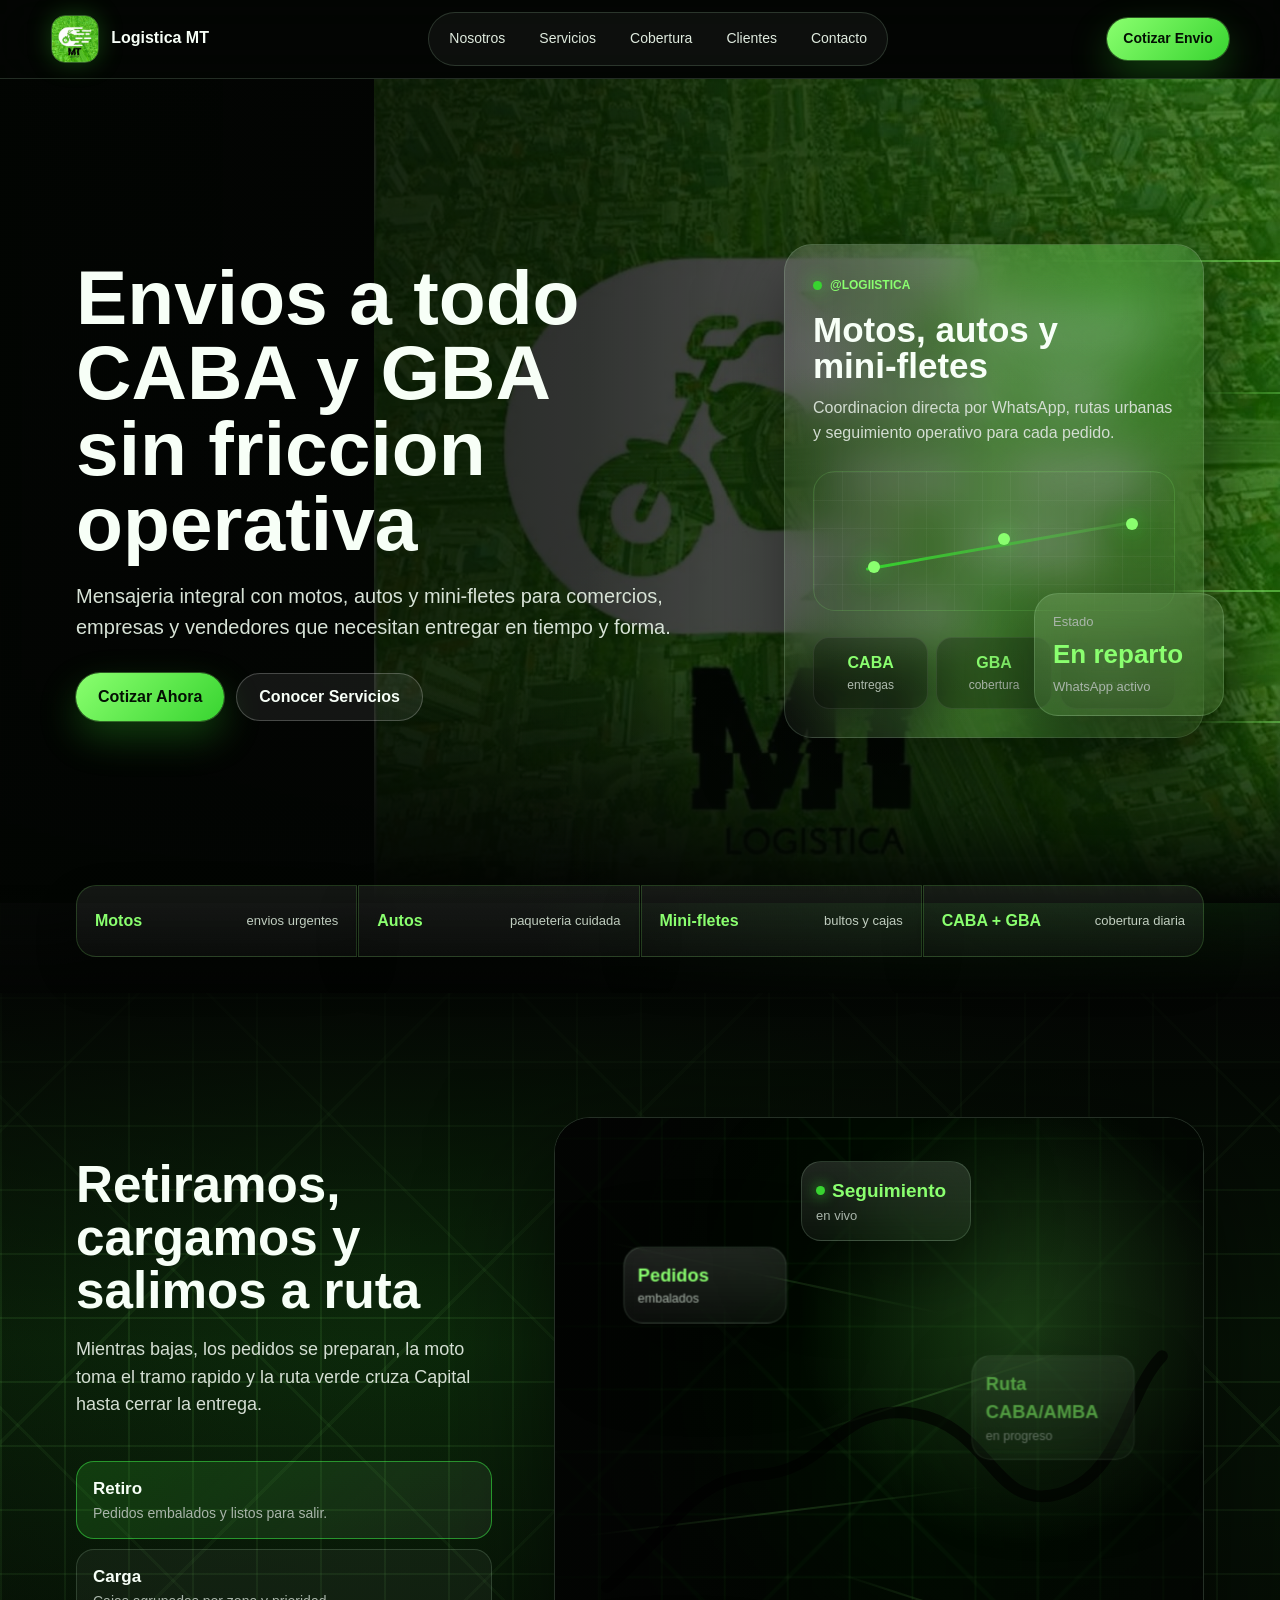
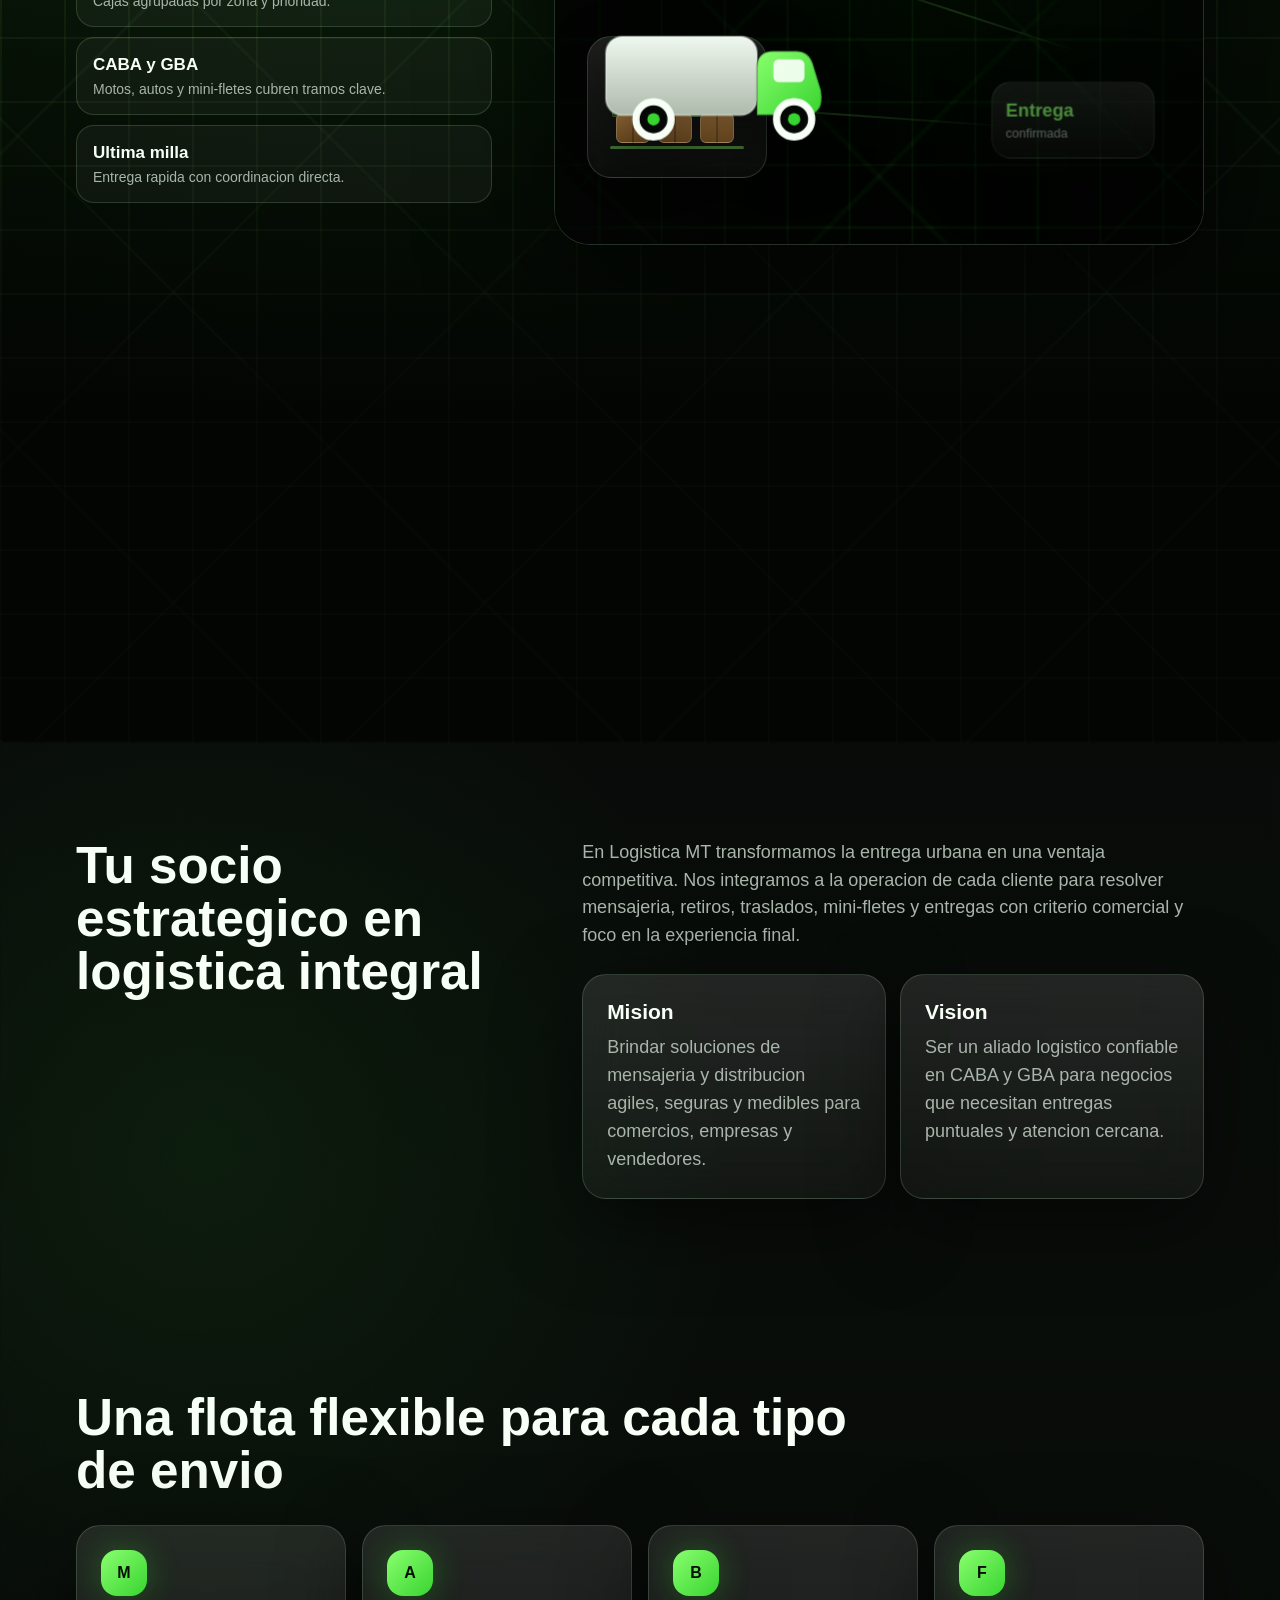
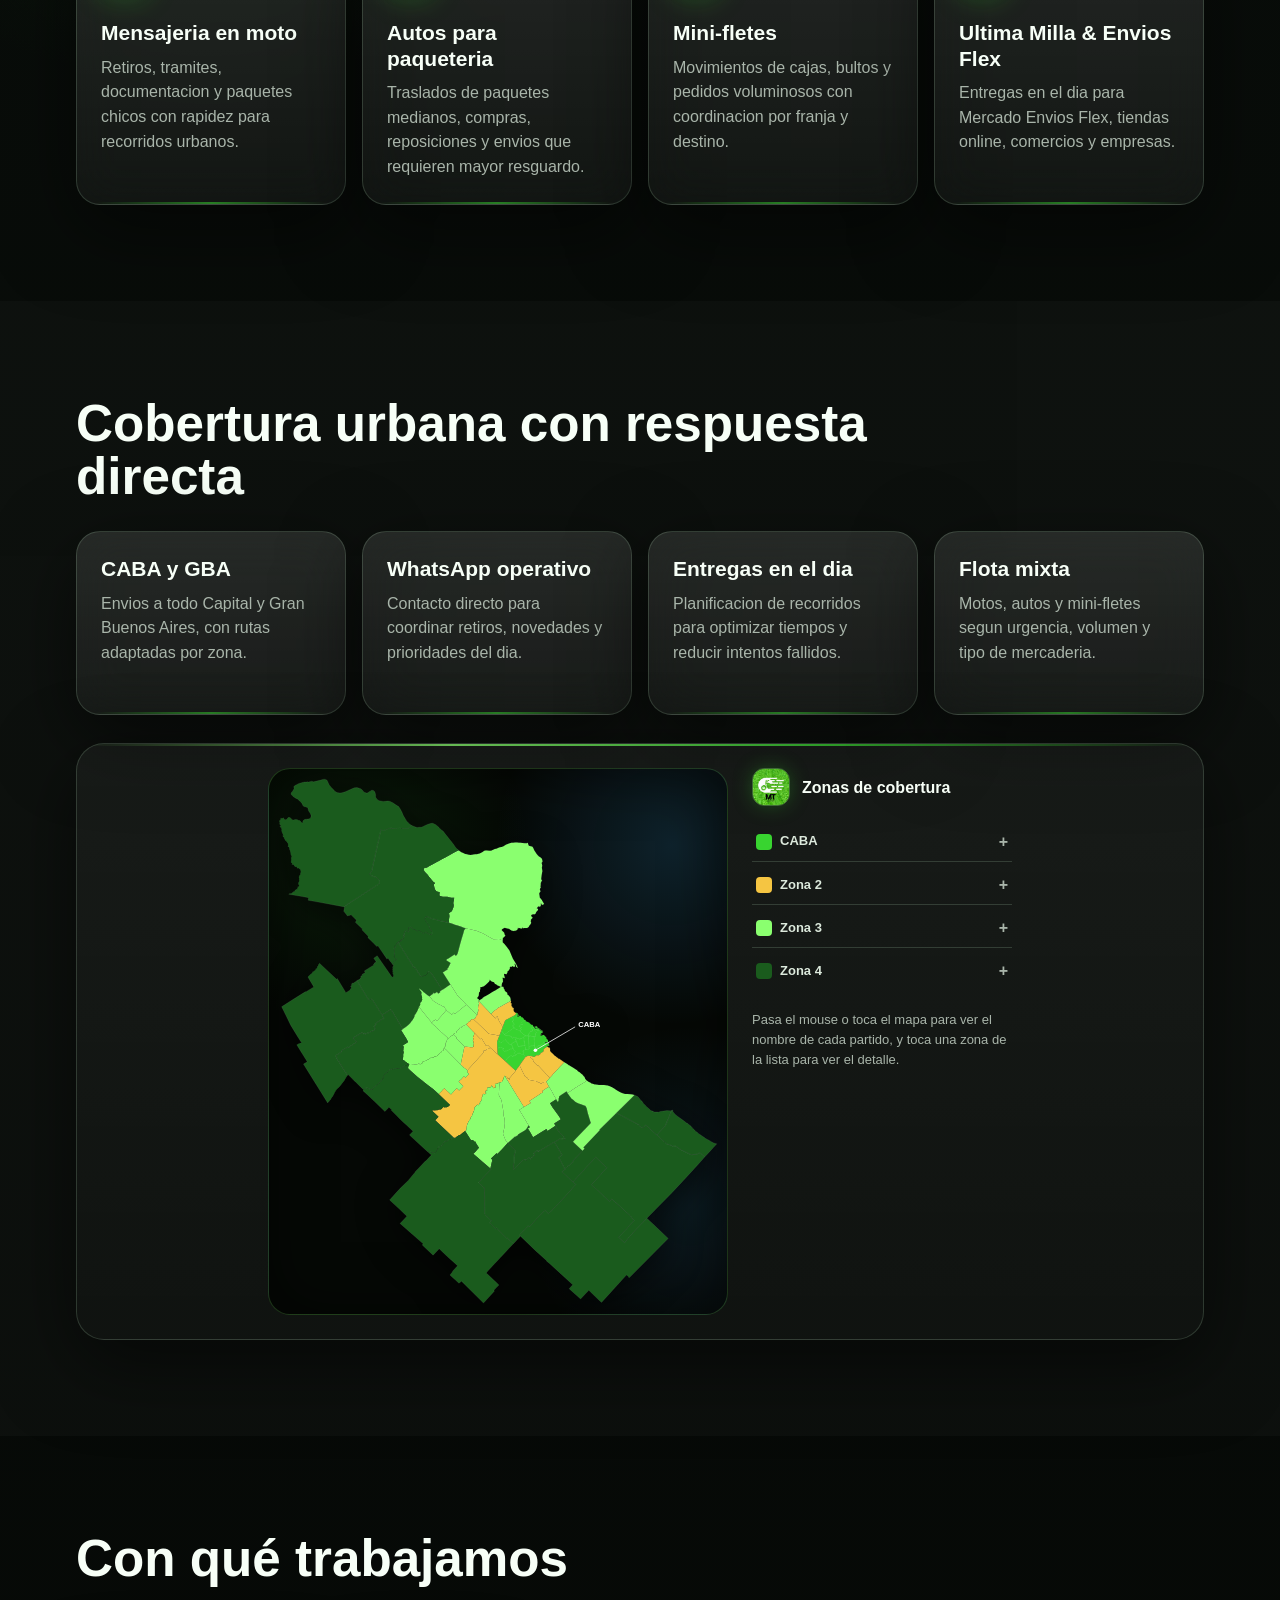
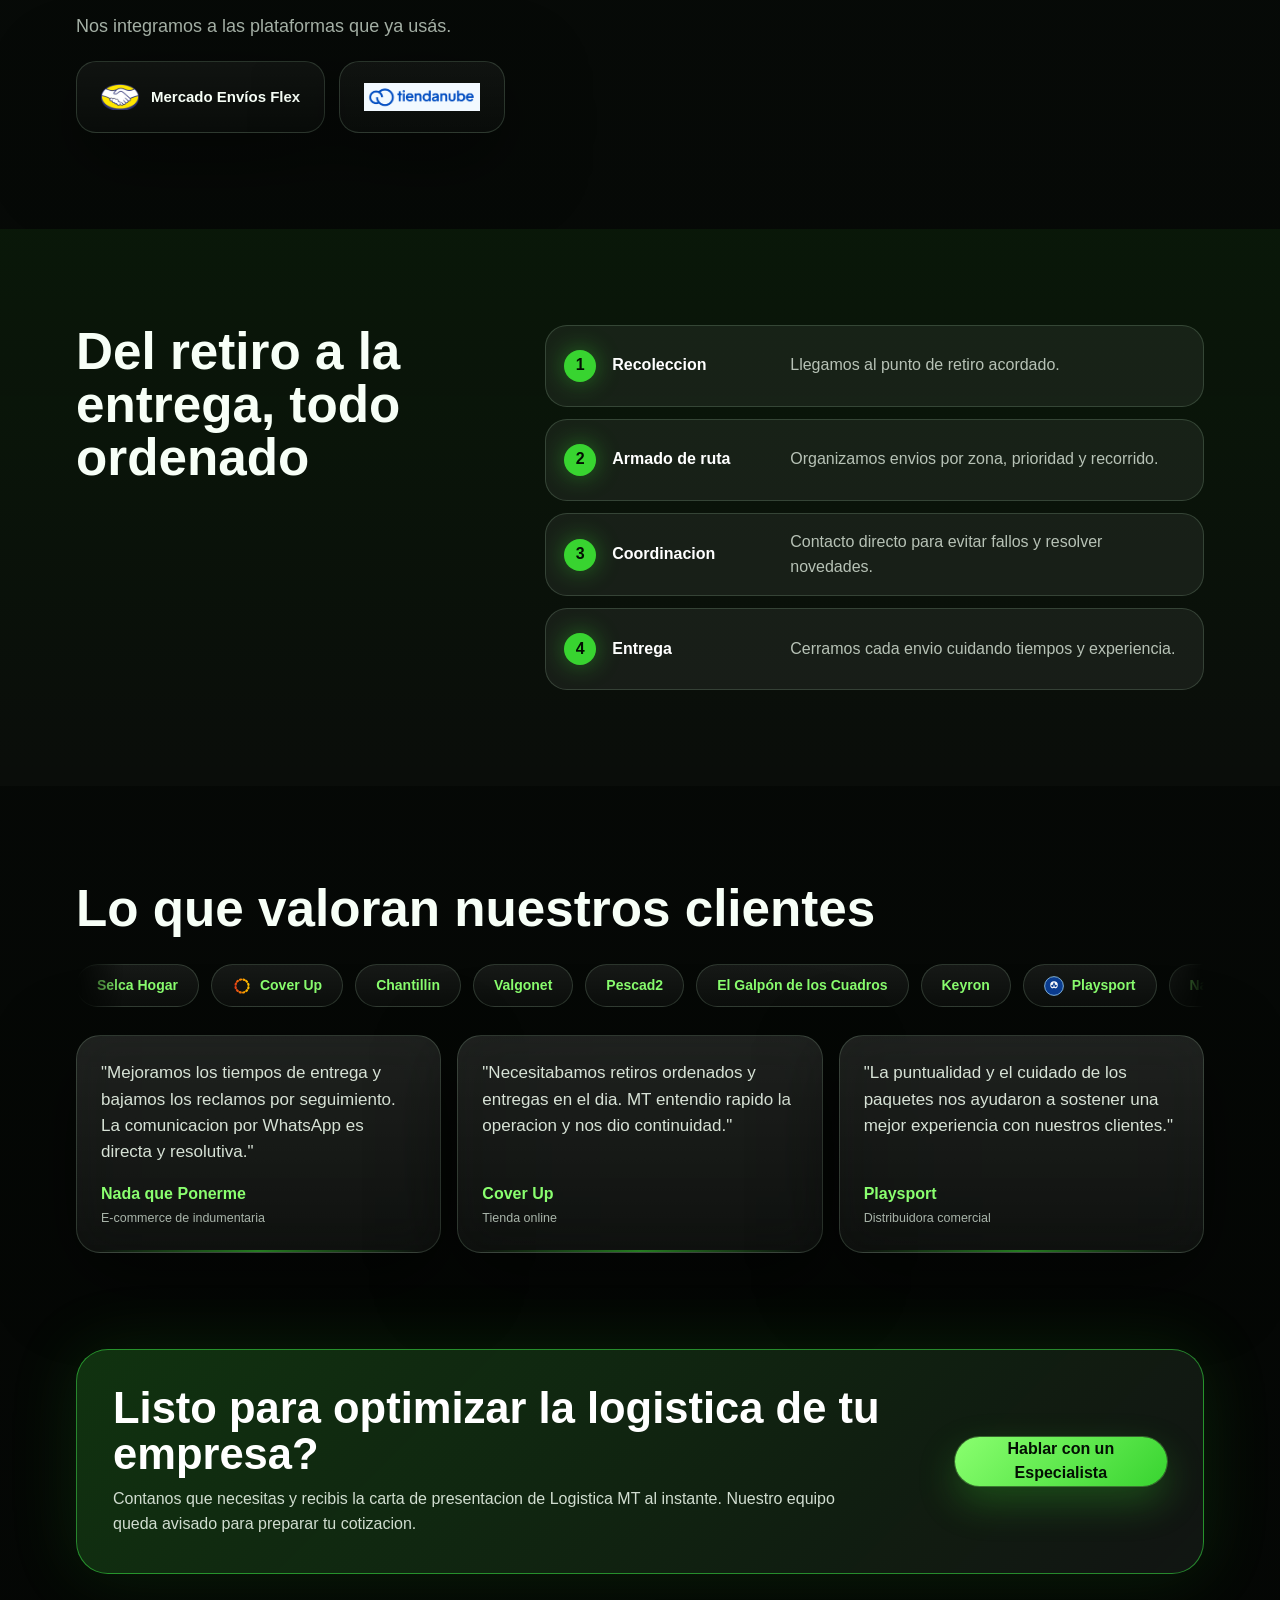
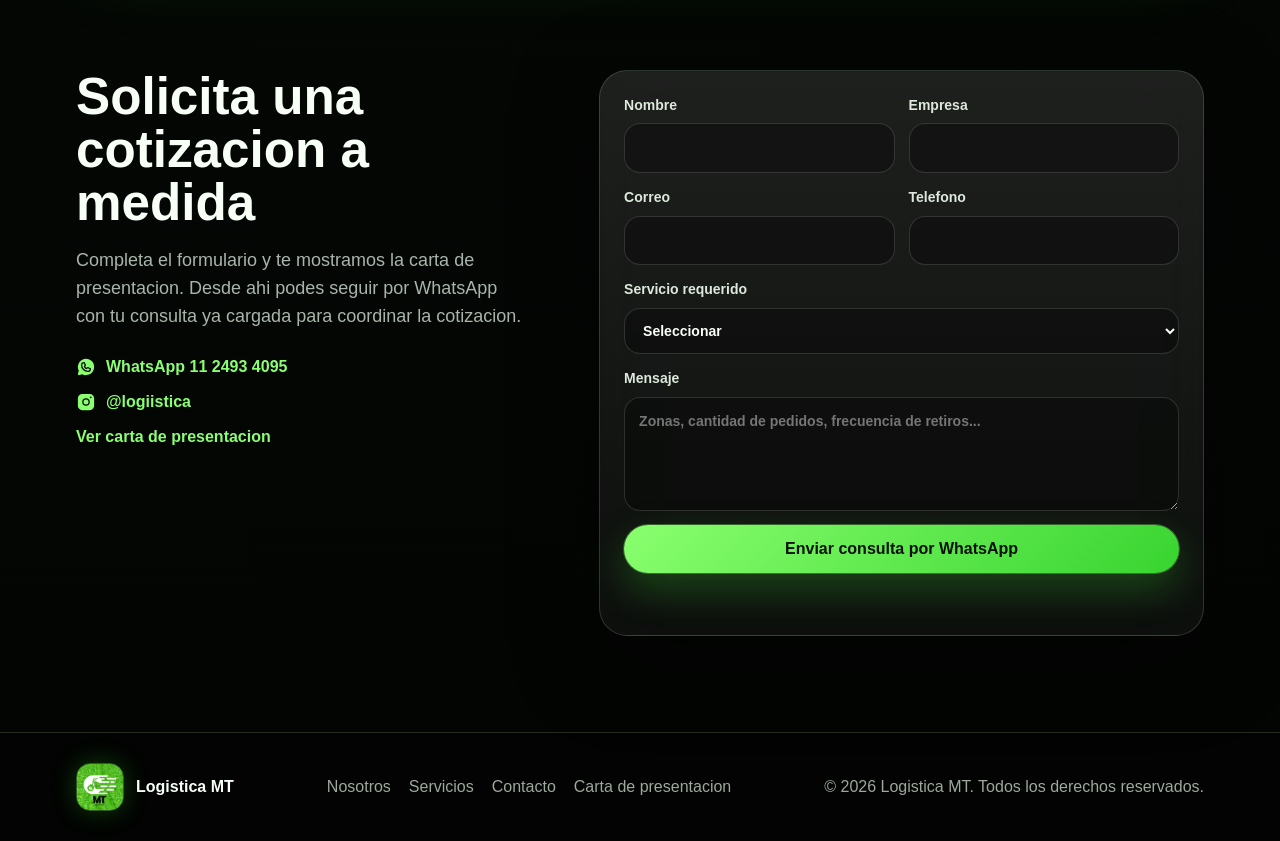
==== site/index.html @ bd8d59aa "Achicar el mapa en la web principal y en la carta de presentacion - Web: se limita el ancho del mapa" ====
<!doctype html>
<html lang="es">
<head>
  <meta charset="utf-8">
  <meta name="viewport" content="width=device-width, initial-scale=1">
  <title>Logistica MT | Envios en moto, autos y mini-fletes</title>
  <meta name="description" content="Mensajeria integral en CABA y GBA. Envios en moto, autos, mini-fletes y ultima milla para comercios y empresas.">
  <link rel="stylesheet" href="styles.css?v=16">
</head>
<body>
  <div class="site-glow" aria-hidden="true"></div>

  <header class="topbar">
    <a class="brand" href="#inicio" aria-label="Logistica MT inicio">
      <img src="assets/Logo MT.jpeg" alt="Logistica MT">
      <span>Logistica MT</span>
    </a>
    <nav class="nav" aria-label="Navegacion principal">
      <a href="#nosotros">Nosotros</a>
      <a href="#servicios">Servicios</a>
      <a href="#cobertura">Cobertura</a>
      <a href="#testimonios">Clientes</a>
      <a href="#contacto">Contacto</a>
    </nav>
    <button class="btn btn-small btn-primary" data-open-form>Cotizar Envio</button>
  </header>

  <main id="inicio">
    <section class="hero reveal">
      <div class="hero-bg" aria-hidden="true"></div>
      <div class="speed-lines" aria-hidden="true">
        <span></span><span></span><span></span><span></span>
      </div>

      <div class="hero-content reveal">
        <h1>Envios a todo<br>CABA y GBA<br>sin friccion<br>operativa</h1>
        <p class="hero-copy">Mensajeria integral con motos, autos y mini-fletes para comercios, empresas y vendedores que necesitan entregar en tiempo y forma.</p>
        <div class="actions">
          <button class="btn btn-primary" data-open-form>Cotizar Ahora</button>
          <a class="btn btn-secondary" href="#servicios">Conocer Servicios</a>
        </div>
      </div>

      <div class="device-stack reveal">
        <div class="hero-panel" aria-label="Resumen operativo">
          <span class="panel-label">@logiistica</span>
          <strong>Motos, autos y<br>mini-fletes</strong>
          <p>Coordinacion directa por WhatsApp, rutas urbanas y seguimiento operativo para cada pedido.</p>
          <div class="route-map" aria-hidden="true">
            <i></i><i></i><i></i>
          </div>
          <div class="metrics">
            <div><b>CABA</b><span>entregas</span></div>
            <div><b>GBA</b><span>cobertura</span></div>
            <div><b>Flex</b><span>e-commerce</span></div>
          </div>
        </div>
        <div class="mini-card">
          <span>Estado</span>
          <strong>En reparto</strong>
          <em>WhatsApp activo</em>
        </div>
      </div>
    </section>

    <section class="highlights reveal" aria-label="Resumen rapido Logistica MT">
      <a href="#servicios"><strong>Motos</strong><span>envios urgentes</span></a>
      <a href="#servicios"><strong>Autos</strong><span>paqueteria cuidada</span></a>
      <a href="#servicios"><strong>Mini-fletes</strong><span>bultos y cajas</span></a>
      <a href="#cobertura"><strong>CABA + GBA</strong><span>cobertura diaria</span></a>
    </section>

    <section class="operation-cinema" id="recorrido" aria-label="Operacion animada Logistica MT">
      <div class="cinema-sticky">
        <div class="cinema-copy">
          <h2>Retiramos, cargamos y salimos a ruta</h2>
          <p>Mientras bajas, los pedidos se preparan, la moto toma el tramo rapido y la ruta verde cruza Capital hasta cerrar la entrega.</p>
          <div class="cinema-checkpoints">
            <article>
              <strong>Retiro</strong>
              <span>Pedidos embalados y listos para salir.</span>
            </article>
            <article>
              <strong>Carga</strong>
              <span>Cajas agrupadas por zona y prioridad.</span>
            </article>
            <article>
              <strong>CABA y GBA</strong>
              <span>Motos, autos y mini-fletes cubren tramos clave.</span>
            </article>
            <article>
              <strong>Ultima milla</strong>
              <span>Entrega rapida con coordinacion directa.</span>
            </article>
          </div>
        </div>

        <div class="logistics-stage">
          <div class="stage-map" aria-hidden="true"></div>
          <div class="map-veins" aria-hidden="true">
            <span></span><span></span><span></span><span></span><span></span>
          </div>
          <svg class="stage-route" viewBox="0 0 1100 680" aria-hidden="true">
            <path class="route-back" d="M88 520 C190 438 228 334 342 330 C470 324 480 205 610 226 C740 247 743 392 854 362 C962 333 968 192 1030 128" />
            <path class="route-live" d="M88 520 C190 438 228 334 342 330 C470 324 480 205 610 226 C740 247 743 392 854 362 C962 333 968 192 1030 128" />
          </svg>

          <div class="warehouse" aria-hidden="true">
            <span class="dock-line"></span>
            <span class="parcel parcel-a"></span>
            <span class="parcel parcel-b"></span>
            <span class="parcel parcel-c"></span>
          </div>

          <div class="van courier-moto" aria-hidden="true">
            <svg class="van-svg" viewBox="0 0 240 140" xmlns="http://www.w3.org/2000/svg">
              <defs>
                <linearGradient id="vanBoxGrad" x1="0" y1="0" x2="0" y2="1">
                  <stop offset="0%" stop-color="#eff8ef"/>
                  <stop offset="100%" stop-color="#aebbab"/>
                </linearGradient>
                <linearGradient id="vanCabinGrad" x1="0" y1="0" x2="1" y2="1">
                  <stop offset="0%" stop-color="#8aff6f"/>
                  <stop offset="100%" stop-color="#38d430"/>
                </linearGradient>
                <linearGradient id="cargoGrad" x1="0" y1="0" x2="0" y2="1">
                  <stop offset="0%" stop-color="#b98645"/>
                  <stop offset="100%" stop-color="#795225"/>
                </linearGradient>
              </defs>

              <rect class="van-box-shape" x="14" y="28" width="146" height="76" rx="16"/>

              <rect class="cargo cargo-a" x="26" y="42" width="30" height="24" rx="4"/>
              <rect class="cargo cargo-b" x="62" y="42" width="30" height="24" rx="4"/>
              <rect class="cargo cargo-c" x="44" y="70" width="30" height="24" rx="4"/>

              <path class="van-cabin-shape" d="M160 104 L160 58 Q160 42 176 42 L198 42 Q210 42 214 54 L222 80 Q226 104 206 104 Z"/>
              <rect class="van-window" x="176" y="50" width="30" height="22" rx="5"/>

              <circle class="wheel-shape" cx="60" cy="108" r="17"/>
              <circle class="wheel-shape" cx="196" cy="108" r="17"/>
              <circle class="wheel-accent" cx="60" cy="108" r="6"/>
              <circle class="wheel-accent" cx="196" cy="108" r="6"/>
            </svg>
          </div>

          <div class="delivery-card card-retiro">
            <strong>Pedidos</strong>
            <span>embalados</span>
          </div>
          <div class="live-badge">
            <strong><span class="live-dot" aria-hidden="true"></span>Seguimiento</strong>
            <span>en vivo</span>
          </div>
          <div class="delivery-card card-ruta">
            <strong>Ruta CABA/AMBA</strong>
            <span>en progreso</span>
          </div>
          <div class="delivery-card card-final">
            <strong>Entrega</strong>
            <span>confirmada</span>
          </div>
        </div>
      </div>
    </section>

    <section class="section split reveal" id="nosotros">
      <div>
        <h2>Tu socio estrategico en logistica integral</h2>
      </div>
      <div>
        <p>En Logistica MT transformamos la entrega urbana en una ventaja competitiva. Nos integramos a la operacion de cada cliente para resolver mensajeria, retiros, traslados, mini-fletes y entregas con criterio comercial y foco en la experiencia final.</p>
        <div class="mission-grid">
          <article class="reveal">
            <h3>Mision</h3>
            <p>Brindar soluciones de mensajeria y distribucion agiles, seguras y medibles para comercios, empresas y vendedores.</p>
          </article>
          <article class="reveal">
            <h3>Vision</h3>
            <p>Ser un aliado logistico confiable en CABA y GBA para negocios que necesitan entregas puntuales y atencion cercana.</p>
          </article>
        </div>
      </div>
    </section>

    <section class="section reveal" id="servicios">
      <div class="section-head">
        <h2>Una flota flexible para cada tipo de envio</h2>
      </div>
      <div class="cards service-grid">
        <article class="card reveal">
          <span class="icon">M</span>
          <h3>Mensajeria en moto</h3>
          <p>Retiros, tramites, documentacion y paquetes chicos con rapidez para recorridos urbanos.</p>
        </article>
        <article class="card reveal">
          <span class="icon">A</span>
          <h3>Autos para paqueteria</h3>
          <p>Traslados de paquetes medianos, compras, reposiciones y envios que requieren mayor resguardo.</p>
        </article>
        <article class="card reveal">
          <span class="icon">B</span>
          <h3>Mini-fletes</h3>
          <p>Movimientos de cajas, bultos y pedidos voluminosos con coordinacion por franja y destino.</p>
        </article>
        <article class="card reveal">
          <span class="icon">F</span>
          <h3>Ultima Milla & Envios Flex</h3>
          <p>Entregas en el dia para Mercado Envios Flex, tiendas online, comercios y empresas.</p>
        </article>
      </div>
    </section>

    <section class="section band reveal" id="cobertura">
      <div class="section-head">
        <h2>Cobertura urbana con respuesta directa</h2>
      </div>
      <div class="cards advantages">
        <article class="card compact reveal"><h3>CABA y GBA</h3><p>Envios a todo Capital y Gran Buenos Aires, con rutas adaptadas por zona.</p></article>
        <article class="card compact reveal"><h3>WhatsApp operativo</h3><p>Contacto directo para coordinar retiros, novedades y prioridades del dia.</p></article>
        <article class="card compact reveal"><h3>Entregas en el dia</h3><p>Planificacion de recorridos para optimizar tiempos y reducir intentos fallidos.</p></article>
        <article class="card compact reveal"><h3>Flota mixta</h3><p>Motos, autos y mini-fletes segun urgencia, volumen y tipo de mercaderia.</p></article>
      </div>
      <div class="coverage-map reveal">
        <div class="coverage-map-image">
          <svg class="coverage-svg" role="img" aria-label="Mapa interactivo de cobertura de Logistica MT en CABA y AMBA" viewBox="0 0 900.0 1069.6" xmlns="http://www.w3.org/2000/svg"><g class="land">
<path class="area zone1" tabindex="0" data-name="CABA" data-zone="CABA" aria-label="CABA, CABA" d="M 503.00 543.10 L 502.83 543.13 L 502.61 543.17 L 502.27 543.23 L 502.16 543.25 L 501.49 543.36 L 500.81 543.48 L 500.08 543.61 L 499.97 543.63 L 499.30 543.75 L 498.80 543.84 L 498.34 543.92 L 497.54 544.06 L 496.79 544.20 L 496.30 544.28 L 495.13 544.49 L 494.52 544.60 L 493.71 544.75 L 492.88 544.90 L 492.68 544.93 L 492.11 545.04 L 491.74 545.10 L 491.63 545.13 L 491.31 545.18 L 491.15 545.21 L 490.55 545.32 L 489.98 545.42 L 489.76 544.85 L 489.71 544.71 L 489.46 544.08 L 489.41 543.95 L 489.41 543.95 L 489.41 543.95 L 489.30 543.69 L 489.01 542.96 L 488.74 542.31 L 488.70 542.24 L 488.69 542.23 L 488.41 541.49 L 488.30 541.22 L 488.16 540.84 L 487.89 540.13 L 487.62 539.41 L 487.33 538.64 L 487.02 537.80 L 486.98 537.71 L 486.73 537.05 L 486.51 536.45 L 486.35 536.03 L 486.07 535.28 L 485.85 534.74 L 485.80 534.65 L 485.54 534.02 L 485.31 533.45 L 485.27 533.36 L 485.00 532.69 L 484.70 531.96 L 484.41 531.25 L 484.14 530.59 L 484.25 530.51 L 484.43 530.35 L 484.71 530.12 L 484.75 530.09 L 485.29 529.64 L 485.74 529.27 L 485.82 529.21 L 486.20 528.90 L 486.36 528.75 L 486.57 528.82 L 487.37 529.07 L 487.76 529.19 L 487.91 529.24 L 488.20 529.33 L 488.71 529.49 L 489.20 529.65 L 489.26 529.67 L 489.53 529.75 L 489.75 529.82 L 490.02 529.90 L 490.26 529.98 L 490.28 529.98 L 490.29 529.99 L 490.42 530.03 L 490.46 530.04 L 490.68 530.11 L 491.18 530.26 L 491.30 530.30 L 492.36 530.62 L 492.78 530.74 L 493.08 530.58 L 493.36 530.46 L 493.87 530.30 L 494.49 530.10 L 494.57 530.08 L 495.22 529.87 L 495.29 529.84 L 495.88 529.65 L 495.98 529.61 L 496.43 529.46 L 496.47 529.45 L 496.84 529.23 L 497.12 529.05 L 497.53 528.80 L 497.54 528.79 L 497.60 528.75 L 497.60 528.75 L 497.60 528.75 L 497.62 528.74 L 497.71 528.69 L 497.83 528.62 L 498.50 528.23 L 498.60 528.17 L 498.69 528.11 L 499.25 527.78 L 499.27 527.76 L 499.55 527.59 L 500.08 528.39 L 500.50 529.04 L 500.95 529.68 L 500.98 530.38 L 501.01 530.83 L 501.01 530.94 L 501.03 531.32 L 501.05 531.45 L 501.08 531.92 L 501.11 532.37 L 501.13 532.85 L 501.13 532.98 L 501.17 533.39 L 501.18 533.47 L 501.23 534.39 L 501.26 534.82 L 501.29 535.74 L 501.69 535.52 L 501.71 535.62 L 501.93 536.85 L 502.04 537.44 L 502.04 537.44 L 502.06 537.55 L 502.18 538.27 L 502.20 538.38 L 502.20 538.40 L 502.31 539.07 L 502.38 539.49 L 502.43 539.81 L 502.46 539.96 L 502.62 540.94 L 502.63 541.03 L 502.75 541.73 L 502.78 541.91 L 502.85 542.29 L 502.87 542.38 L 502.89 542.49 L 502.97 542.92 L 503.00 543.10 Z M 530.73 512.32 L 530.74 512.32 L 532.08 512.17 L 532.32 512.14 L 533.71 511.99 L 533.73 512.01 L 535.20 513.16 L 535.24 513.20 L 532.86 513.46 L 532.25 513.53 L 533.38 514.31 L 536.75 514.00 L 536.96 513.98 L 537.21 513.95 L 537.21 514.15 L 537.21 514.31 L 537.21 515.02 L 536.72 515.08 L 536.36 515.12 L 536.29 515.13 L 534.80 515.31 L 534.66 515.32 L 535.50 516.08 L 538.08 515.83 L 538.14 515.82 L 538.17 516.24 L 538.22 516.91 L 538.17 516.91 L 536.73 517.06 L 536.27 517.11 L 536.12 517.12 L 536.20 517.92 L 536.20 517.92 L 538.24 517.74 L 538.29 518.27 L 538.29 518.29 L 538.30 518.35 L 538.14 518.49 L 537.95 518.52 L 537.58 518.60 L 537.56 518.61 L 537.13 518.71 L 534.22 519.38 L 533.88 519.46 L 533.88 519.51 L 533.88 519.70 L 534.13 519.93 L 534.19 519.98 L 534.58 520.10 L 534.64 520.12 L 535.73 522.16 L 535.71 522.17 L 535.45 522.29 L 535.42 522.30 L 534.87 521.33 L 534.82 521.23 L 534.27 520.34 L 534.14 520.41 L 534.58 521.35 L 534.37 521.49 L 533.96 520.76 L 533.82 520.79 L 534.15 521.59 L 533.18 522.11 L 533.80 524.24 L 533.86 524.23 L 535.79 524.10 L 535.89 524.00 L 535.83 523.60 L 535.63 523.03 L 535.71 523.00 L 535.85 522.94 L 535.91 523.20 L 536.18 523.69 L 536.21 523.69 L 536.43 523.69 L 536.84 523.46 L 537.31 523.29 L 537.66 523.03 L 537.87 522.68 L 539.54 522.58 L 539.75 522.60 L 539.88 522.60 L 539.89 522.61 L 540.02 522.71 L 540.27 522.91 L 540.51 523.10 L 540.55 523.13 L 540.75 523.29 L 541.00 523.46 L 541.05 523.49 L 541.28 523.64 L 541.43 523.74 L 541.45 523.77 L 541.48 523.83 L 541.78 524.43 L 541.98 524.76 L 542.39 525.28 L 542.95 525.75 L 543.30 526.03 L 543.80 526.29 L 543.83 526.31 L 544.02 526.41 L 544.11 526.48 L 544.11 526.49 L 544.17 526.53 L 544.62 526.91 L 544.82 527.45 L 545.03 528.42 L 545.19 529.39 L 545.09 530.10 L 545.48 530.34 L 545.57 530.40 L 545.62 530.44 L 546.55 531.14 L 547.12 531.63 L 547.22 531.71 L 547.27 531.76 L 547.38 531.87 L 547.72 532.23 L 548.15 533.25 L 548.16 533.28 L 548.18 533.34 L 548.20 533.43 L 548.44 534.78 L 548.59 536.10 L 548.59 536.11 L 548.59 536.11 L 548.42 536.22 L 547.91 536.55 L 547.51 536.68 L 546.53 536.98 L 546.25 536.96 L 545.73 536.91 L 543.78 536.45 L 542.88 537.03 L 542.72 537.73 L 542.30 538.12 L 542.42 538.15 L 542.45 538.21 L 542.50 538.23 L 542.40 538.30 L 542.33 538.35 L 542.26 538.40 L 542.11 538.40 L 541.93 538.35 L 541.92 538.34 L 541.86 538.49 L 541.83 538.49 L 541.74 538.48 L 541.73 538.48 L 541.73 538.48 L 541.73 538.48 L 541.68 538.40 L 541.65 538.34 L 541.42 538.26 L 541.22 538.39 L 541.13 538.45 L 541.04 538.30 L 540.57 538.35 L 540.54 538.28 L 540.39 537.89 L 540.22 537.44 L 540.12 537.13 L 540.00 537.30 L 539.94 537.37 L 539.88 537.41 L 539.72 537.62 L 539.52 537.88 L 539.33 538.13 L 539.18 538.32 L 538.98 538.57 L 538.67 538.98 L 538.64 539.01 L 538.61 539.06 L 538.56 539.12 L 538.40 539.32 L 538.03 539.78 L 537.89 539.95 L 537.87 539.98 L 537.64 540.27 L 537.37 540.62 L 537.31 540.69 L 537.16 540.89 L 537.10 540.98 L 537.03 541.07 L 537.02 541.08 L 536.98 541.13 L 536.85 541.30 L 536.65 541.57 L 536.65 541.57 L 536.60 541.64 L 536.51 541.75 L 536.45 541.83 L 536.45 541.83 L 536.39 541.91 L 536.21 541.90 L 534.62 541.95 L 533.84 541.95 L 533.84 542.13 L 533.84 543.10 L 533.84 543.17 L 533.85 543.19 L 533.78 543.22 L 533.07 543.94 L 532.97 544.06 L 532.54 544.56 L 532.43 544.69 L 532.41 544.50 L 532.40 544.39 L 532.40 544.37 L 532.40 544.26 L 532.36 543.81 L 532.30 543.15 L 532.28 542.99 L 532.27 542.88 L 532.27 542.88 L 532.19 542.88 L 531.87 542.90 L 531.44 542.93 L 531.32 542.94 L 530.87 542.96 L 530.86 542.96 L 530.75 542.96 L 530.38 542.97 L 529.85 543.29 L 529.55 543.49 L 529.31 543.65 L 528.73 544.04 L 528.62 544.13 L 528.28 544.39 L 528.20 544.45 L 528.03 544.59 L 528.08 544.73 L 528.25 545.32 L 528.25 545.32 L 528.25 545.33 L 528.25 545.33 L 528.25 545.34 L 527.99 545.90 L 527.81 546.31 L 527.78 546.39 L 527.79 546.42 L 527.75 546.47 L 527.72 546.52 L 527.48 546.69 L 527.47 546.76 L 527.46 546.95 L 526.87 546.97 L 526.86 546.51 L 526.84 546.02 L 526.83 545.58 L 526.83 545.55 L 526.79 545.58 L 526.62 545.74 L 526.15 546.09 L 525.75 546.43 L 525.44 546.54 L 524.69 546.81 L 524.11 547.02 L 523.72 547.15 L 523.53 547.21 L 523.52 547.22 L 523.05 547.38 L 523.04 547.38 L 522.93 547.41 L 522.54 547.52 L 522.10 547.64 L 522.01 546.71 L 521.99 546.55 L 521.94 545.99 L 521.87 545.34 L 521.82 544.77 L 521.80 544.58 L 521.73 543.87 L 521.67 543.26 L 521.66 543.13 L 521.65 542.87 L 521.63 542.68 L 521.59 541.97 L 521.55 541.37 L 521.53 541.18 L 521.53 541.01 L 521.52 540.90 L 521.52 540.82 L 521.50 540.38 L 521.47 539.63 L 521.44 538.98 L 521.44 538.98 L 521.43 538.78 L 521.41 538.07 L 521.39 537.47 L 521.41 536.65 L 521.42 535.98 L 521.41 535.90 L 521.41 535.78 L 521.41 535.57 L 521.40 535.40 L 521.40 535.26 L 521.40 535.24 L 521.39 534.86 L 521.39 534.71 L 521.39 534.70 L 521.37 534.06 L 521.36 533.96 L 521.36 533.83 L 521.35 533.33 L 521.35 533.33 L 521.35 533.33 L 521.34 533.22 L 521.34 533.08 L 521.31 532.62 L 521.30 532.48 L 521.26 531.81 L 521.26 531.81 L 521.26 531.73 L 521.22 530.98 L 521.21 530.89 L 521.18 530.22 L 521.17 530.12 L 521.13 529.49 L 521.13 529.39 L 521.09 528.72 L 521.03 527.90 L 520.93 527.24 L 520.92 527.16 L 520.84 526.49 L 520.83 526.40 L 520.75 525.66 L 521.47 525.61 L 521.51 525.61 L 521.56 525.61 L 522.21 525.55 L 522.46 525.53 L 522.49 525.53 L 522.56 525.53 L 522.60 525.52 L 523.26 525.48 L 523.27 525.48 L 523.35 525.47 L 523.36 525.47 L 523.93 525.44 L 523.89 524.87 L 523.89 524.87 L 523.88 524.79 L 523.87 524.73 L 523.82 524.09 L 523.83 524.01 L 523.83 523.93 L 523.79 523.30 L 523.79 523.30 L 523.78 523.17 L 523.78 523.17 L 523.76 523.05 L 523.72 522.54 L 523.71 522.48 L 523.70 522.41 L 523.70 522.41 L 523.56 521.32 L 523.38 520.59 L 523.36 520.57 L 523.40 520.53 L 523.40 520.53 L 523.90 520.01 L 524.42 519.38 L 524.93 518.75 L 525.51 518.04 L 525.60 517.92 L 525.60 517.92 L 525.59 517.92 L 525.55 517.89 L 525.38 517.76 L 525.17 517.58 L 525.01 517.21 L 525.01 517.21 L 524.97 517.10 L 524.91 516.97 L 524.88 516.89 L 524.74 516.57 L 524.59 516.34 L 524.46 516.16 L 524.46 516.16 L 524.40 516.07 L 524.30 515.93 L 524.16 515.75 L 524.05 515.60 L 523.88 515.41 L 523.64 515.17 L 523.42 514.97 L 523.29 514.86 L 523.15 514.75 L 523.13 514.73 L 523.10 514.71 L 523.00 514.64 L 522.92 514.59 L 522.84 514.54 L 522.78 514.49 L 522.72 514.46 L 522.62 514.39 L 522.55 514.34 L 522.49 514.31 L 522.40 514.25 L 522.32 514.20 L 522.27 514.17 L 522.19 514.11 L 522.06 514.03 L 522.00 513.99 L 521.96 513.97 L 521.93 513.95 L 521.91 513.94 L 521.87 513.91 L 521.80 513.87 L 521.76 513.84 L 521.74 513.83 L 521.71 513.81 L 521.68 513.79 L 521.67 513.78 L 521.61 513.74 L 521.60 513.74 L 521.58 513.73 L 521.55 513.72 L 521.52 513.70 L 521.48 513.69 L 521.43 513.67 L 521.43 513.67 L 521.42 513.67 L 521.42 513.67 L 521.65 513.26 L 521.66 513.24 L 522.08 512.49 L 522.34 512.02 L 522.36 511.99 L 522.46 511.99 L 522.55 511.99 L 523.13 511.97 L 523.20 511.97 L 523.55 511.96 L 523.91 511.94 L 524.08 511.94 L 524.10 511.95 L 524.10 511.95 L 524.11 511.95 L 524.17 511.97 L 524.23 511.98 L 524.32 512.00 L 524.41 512.00 L 524.52 512.00 L 524.58 512.01 L 524.64 512.02 L 524.76 512.02 L 524.87 512.02 L 525.10 512.00 L 525.19 511.99 L 525.20 511.99 L 525.29 511.98 L 525.38 511.98 L 525.47 511.99 L 525.57 512.00 L 525.66 512.02 L 525.75 512.04 L 525.84 512.07 L 525.92 512.10 L 526.03 512.15 L 527.62 513.24 L 529.14 513.14 L 529.54 513.11 L 530.09 513.47 L 530.69 512.57 L 530.73 512.32 Z M 530.73 512.32 L 530.69 512.57 L 530.09 513.47 L 529.54 513.11 L 529.14 513.14 L 527.62 513.24 L 526.03 512.15 L 525.92 512.10 L 525.84 512.07 L 525.75 512.04 L 525.66 512.02 L 525.57 512.00 L 525.47 511.99 L 525.38 511.98 L 525.29 511.98 L 525.20 511.99 L 525.19 511.99 L 525.10 512.00 L 524.87 512.02 L 524.76 512.02 L 524.64 512.02 L 524.58 512.01 L 524.52 512.00 L 524.41 512.00 L 524.32 512.00 L 524.23 511.98 L 524.17 511.97 L 524.11 511.95 L 524.10 511.95 L 524.10 511.95 L 524.08 511.94 L 523.91 511.94 L 523.55 511.96 L 523.20 511.97 L 523.13 511.97 L 522.55 511.99 L 522.46 511.99 L 522.36 511.99 L 522.34 512.02 L 522.08 512.49 L 521.66 513.24 L 521.65 513.26 L 521.42 513.67 L 521.42 513.67 L 521.43 513.67 L 521.43 513.67 L 521.48 513.69 L 521.52 513.70 L 521.55 513.72 L 521.58 513.73 L 521.60 513.74 L 521.61 513.74 L 521.67 513.78 L 521.68 513.79 L 521.71 513.81 L 521.74 513.83 L 521.76 513.84 L 521.80 513.87 L 521.87 513.91 L 521.91 513.94 L 521.93 513.95 L 521.96 513.97 L 522.00 513.99 L 522.06 514.03 L 522.19 514.11 L 522.27 514.17 L 522.32 514.20 L 522.40 514.25 L 522.49 514.31 L 522.55 514.34 L 522.62 514.39 L 522.72 514.46 L 522.78 514.49 L 522.84 514.54 L 522.92 514.59 L 523.00 514.64 L 523.10 514.71 L 523.13 514.73 L 523.15 514.75 L 523.29 514.86 L 523.42 514.97 L 523.64 515.17 L 523.88 515.41 L 524.05 515.60 L 524.16 515.75 L 524.30 515.93 L 524.40 516.07 L 524.46 516.16 L 524.46 516.16 L 524.59 516.34 L 524.74 516.57 L 524.88 516.89 L 524.91 516.97 L 524.97 517.10 L 525.01 517.21 L 525.01 517.21 L 525.17 517.58 L 525.38 517.76 L 525.55 517.89 L 525.59 517.92 L 525.60 517.92 L 525.60 517.92 L 525.51 518.04 L 524.93 518.75 L 524.42 519.38 L 523.90 520.01 L 523.40 520.53 L 523.40 520.53 L 523.36 520.57 L 523.38 520.59 L 523.56 521.32 L 523.70 522.41 L 523.70 522.41 L 523.71 522.48 L 523.72 522.54 L 523.76 523.05 L 523.78 523.17 L 523.78 523.17 L 523.79 523.30 L 523.79 523.30 L 523.83 523.93 L 523.83 524.01 L 523.82 524.09 L 523.87 524.73 L 523.88 524.79 L 523.89 524.87 L 523.89 524.87 L 523.93 525.44 L 523.36 525.47 L 523.35 525.47 L 523.27 525.48 L 523.26 525.48 L 522.60 525.52 L 522.56 525.53 L 522.49 525.53 L 522.46 525.53 L 522.21 525.55 L 521.56 525.61 L 521.51 525.61 L 521.47 525.61 L 520.75 525.66 L 520.67 525.66 L 519.98 525.68 L 519.83 525.69 L 519.81 525.69 L 519.23 525.70 L 518.80 525.71 L 518.51 525.72 L 517.74 525.74 L 517.71 525.74 L 517.68 525.73 L 517.08 525.65 L 516.79 525.61 L 516.48 525.56 L 516.48 525.56 L 516.40 525.55 L 516.27 525.53 L 515.99 525.49 L 515.74 525.33 L 515.71 525.31 L 515.42 525.12 L 515.23 525.00 L 515.13 524.94 L 515.09 524.91 L 514.67 524.64 L 514.56 524.64 L 514.48 524.64 L 514.11 524.64 L 513.95 524.64 L 513.56 524.64 L 512.81 524.66 L 512.76 524.66 L 512.54 524.66 L 512.46 524.67 L 512.09 524.67 L 511.64 524.67 L 510.79 524.62 L 510.75 524.61 L 510.72 524.61 L 510.70 524.61 L 510.23 524.59 L 510.09 524.58 L 509.36 524.55 L 508.82 524.53 L 508.81 524.53 L 508.64 524.52 L 508.90 523.79 L 509.15 523.08 L 509.37 522.45 L 509.49 522.10 L 509.94 521.47 L 510.28 520.99 L 510.50 520.69 L 510.54 520.63 L 510.57 520.58 L 511.17 519.74 L 511.75 518.91 L 511.87 518.70 L 512.06 518.39 L 512.09 518.33 L 512.22 518.11 L 512.30 517.96 L 512.68 517.31 L 512.77 517.15 L 512.82 517.06 L 513.04 516.69 L 513.32 516.20 L 513.68 515.57 L 513.80 515.35 L 514.23 515.34 L 514.93 515.34 L 515.97 515.33 L 516.02 515.33 L 516.33 515.56 L 516.33 515.56 L 516.40 515.62 L 516.45 515.65 L 516.75 515.99 L 517.07 515.46 L 517.42 514.88 L 517.37 514.87 L 518.03 513.59 L 518.11 513.46 L 518.65 512.53 L 518.74 512.37 L 518.84 512.19 L 518.80 512.15 L 518.71 512.08 L 518.18 511.66 L 518.14 511.63 L 517.78 511.34 L 517.77 511.33 L 517.54 511.18 L 517.10 510.92 L 517.07 510.90 L 516.77 510.69 L 516.69 510.63 L 516.44 510.42 L 516.39 510.38 L 516.17 510.16 L 515.92 509.79 L 515.77 509.58 L 515.65 509.41 L 515.72 509.32 L 515.77 509.25 L 515.97 509.01 L 516.12 508.76 L 516.69 507.96 L 516.75 507.88 L 516.80 507.82 L 516.88 507.72 L 517.08 507.44 L 517.10 507.41 L 517.19 507.28 L 517.23 507.13 L 517.23 507.02 L 517.22 506.89 L 517.20 506.78 L 517.14 506.64 L 516.98 506.37 L 516.97 506.35 L 516.97 506.35 L 517.38 506.68 L 517.38 506.68 L 517.42 506.71 L 517.56 506.79 L 517.67 506.86 L 517.72 506.89 L 517.90 507.02 L 519.55 508.16 L 519.76 508.24 L 520.02 508.23 L 520.02 508.23 L 520.55 508.18 L 520.60 508.18 L 520.82 508.19 L 520.82 508.19 L 521.16 508.18 L 521.33 508.37 L 522.01 508.87 L 523.45 509.93 L 524.64 510.81 L 524.76 510.79 L 525.63 510.69 L 525.68 510.65 L 525.69 510.64 L 526.02 510.33 L 526.12 510.24 L 524.23 508.90 L 524.23 508.90 L 523.10 508.09 L 522.75 507.88 L 521.86 507.33 L 521.87 506.72 L 521.88 506.60 L 521.90 506.53 L 521.99 506.29 L 522.35 506.25 L 524.58 505.96 L 526.74 505.68 L 526.80 505.80 L 526.86 505.91 L 527.00 506.47 L 527.07 506.77 L 527.07 506.77 L 527.17 507.35 L 527.17 507.38 L 527.18 507.39 L 527.44 507.60 L 528.43 508.40 L 528.44 508.41 L 528.51 508.47 L 528.45 508.47 L 526.03 508.76 L 525.79 508.79 L 525.65 508.81 L 525.54 508.82 L 525.65 508.90 L 526.64 509.57 L 526.68 509.60 L 529.82 509.32 L 532.40 511.15 L 532.48 511.21 L 532.41 511.22 L 531.82 511.32 L 529.63 511.70 L 529.47 511.73 L 529.45 511.73 L 529.54 511.77 L 530.13 512.04 L 530.69 512.30 L 530.73 512.32 Z M 520.75 525.66 L 520.83 526.40 L 520.84 526.49 L 520.92 527.16 L 520.93 527.24 L 521.03 527.90 L 521.09 528.72 L 521.13 529.39 L 521.13 529.49 L 521.17 530.12 L 521.18 530.22 L 521.21 530.89 L 521.22 530.98 L 521.26 531.73 L 521.26 531.81 L 521.26 531.81 L 521.30 532.48 L 521.31 532.62 L 521.34 533.08 L 521.34 533.22 L 521.35 533.33 L 521.35 533.33 L 521.35 533.33 L 521.36 533.83 L 521.36 533.96 L 521.37 534.06 L 521.39 534.70 L 521.39 534.71 L 521.39 534.86 L 521.40 535.24 L 521.40 535.26 L 521.40 535.40 L 521.41 535.57 L 521.41 535.78 L 521.41 535.90 L 521.42 535.98 L 521.41 536.65 L 521.39 537.47 L 521.41 538.07 L 521.43 538.78 L 521.44 538.98 L 521.44 538.98 L 521.47 539.63 L 521.50 540.38 L 521.52 540.82 L 521.52 540.90 L 521.53 541.01 L 521.53 541.18 L 521.55 541.37 L 521.59 541.97 L 521.63 542.68 L 521.65 542.87 L 521.66 543.13 L 521.67 543.26 L 521.15 543.27 L 521.08 543.28 L 520.60 543.39 L 520.03 543.51 L 519.48 543.63 L 518.75 543.79 L 518.71 543.79 L 518.68 543.80 L 517.86 543.98 L 517.82 543.99 L 517.78 544.00 L 517.18 544.08 L 517.09 544.10 L 516.60 544.16 L 516.46 544.18 L 516.39 544.19 L 515.79 544.27 L 515.18 544.36 L 514.18 544.49 L 514.08 544.51 L 513.62 544.57 L 513.50 544.59 L 512.65 544.70 L 512.09 544.87 L 512.01 544.90 L 511.95 544.91 L 511.86 544.94 L 511.77 544.97 L 511.52 545.04 L 511.36 545.09 L 511.28 545.11 L 510.96 545.21 L 510.86 545.24 L 510.83 544.51 L 510.81 544.14 L 510.78 543.47 L 510.76 543.11 L 510.76 543.00 L 510.75 542.78 L 510.71 541.91 L 510.69 541.81 L 510.68 541.68 L 510.63 541.18 L 510.57 540.57 L 510.72 540.53 L 510.56 539.83 L 510.51 539.84 L 510.46 539.05 L 510.41 538.37 L 510.41 538.25 L 510.39 537.54 L 510.38 537.41 L 510.35 536.49 L 510.32 535.73 L 510.29 534.89 L 510.16 534.44 L 510.05 534.08 L 509.99 533.93 L 509.92 533.77 L 509.69 533.25 L 509.45 532.73 L 509.39 531.87 L 509.37 531.53 L 509.35 531.11 L 509.64 530.93 L 509.73 530.57 L 509.74 530.51 L 509.88 529.79 L 510.00 529.15 L 510.10 528.65 L 510.10 528.63 L 510.12 528.53 L 510.23 527.95 L 510.32 527.49 L 510.43 526.91 L 510.59 526.11 L 510.60 526.05 L 510.61 525.96 L 510.68 525.44 L 510.79 524.62 L 511.64 524.67 L 512.09 524.67 L 512.46 524.67 L 512.54 524.66 L 512.76 524.66 L 512.81 524.66 L 513.56 524.64 L 513.95 524.64 L 514.11 524.64 L 514.48 524.64 L 514.56 524.64 L 514.67 524.64 L 515.09 524.91 L 515.13 524.94 L 515.23 525.00 L 515.42 525.12 L 515.71 525.31 L 515.74 525.33 L 515.99 525.49 L 516.27 525.53 L 516.40 525.55 L 516.48 525.56 L 516.48 525.56 L 516.79 525.61 L 517.08 525.65 L 517.68 525.73 L 517.71 525.74 L 517.74 525.74 L 518.51 525.72 L 518.80 525.71 L 519.23 525.70 L 519.81 525.69 L 519.83 525.69 L 519.98 525.68 L 520.67 525.66 L 520.75 525.66 Z M 542.42 538.15 L 542.49 538.17 L 542.50 538.18 L 542.57 538.20 L 542.61 538.20 L 542.64 538.21 L 543.46 538.43 L 544.05 538.14 L 544.33 537.99 L 544.71 537.81 L 545.67 537.81 L 545.94 537.94 L 546.13 538.03 L 546.15 538.04 L 546.14 538.05 L 545.58 538.50 L 545.57 538.51 L 544.83 538.62 L 544.86 539.27 L 544.87 539.32 L 545.12 539.78 L 545.19 539.91 L 545.34 540.00 L 545.57 540.14 L 545.83 539.52 L 546.12 539.52 L 546.30 539.52 L 546.31 539.52 L 546.73 537.96 L 546.82 537.65 L 548.87 537.42 L 549.44 537.85 L 550.02 538.62 L 550.37 539.64 L 550.06 539.99 L 549.86 540.22 L 548.71 540.14 L 548.75 540.32 L 548.87 540.84 L 550.18 541.62 L 551.01 542.20 L 550.97 542.65 L 550.92 543.10 L 550.25 543.80 L 549.46 544.12 L 549.28 544.19 L 549.25 544.17 L 548.77 543.92 L 548.72 543.85 L 548.58 543.66 L 548.39 543.41 L 547.52 542.87 L 547.37 542.78 L 547.29 542.72 L 547.14 542.63 L 547.09 542.66 L 547.05 542.67 L 546.72 542.83 L 547.46 543.41 L 547.88 543.99 L 547.70 544.24 L 547.49 544.54 L 547.46 544.54 L 547.40 544.53 L 546.88 544.51 L 546.81 544.50 L 546.75 544.50 L 546.73 544.47 L 546.53 544.27 L 546.47 544.21 L 546.26 544.00 L 546.20 543.93 L 546.06 543.80 L 545.99 543.72 L 545.73 543.83 L 545.55 543.91 L 545.47 543.94 L 545.25 544.03 L 546.74 545.35 L 545.79 546.45 L 543.42 547.66 L 543.19 547.82 L 543.13 547.85 L 542.17 548.49 L 541.49 549.16 L 540.93 549.71 L 540.52 550.09 L 539.55 551.00 L 539.24 551.53 L 539.30 552.51 L 539.63 553.38 L 539.68 553.50 L 539.78 554.26 L 539.42 554.73 L 539.34 554.83 L 539.31 554.84 L 539.01 555.01 L 538.53 555.28 L 538.39 555.39 L 537.78 555.89 L 537.16 556.61 L 536.54 556.86 L 536.50 556.88 L 536.35 556.89 L 535.88 556.95 L 535.70 557.10 L 535.18 557.52 L 534.37 557.97 L 533.62 558.42 L 533.60 558.43 L 533.28 558.84 L 533.19 558.96 L 533.19 559.79 L 533.01 560.17 L 532.94 560.32 L 532.38 560.70 L 532.19 560.82 L 531.63 561.20 L 531.13 561.84 L 530.88 562.09 L 530.63 562.34 L 529.76 562.34 L 529.04 562.41 L 528.17 562.64 L 527.13 562.75 L 526.85 562.75 L 526.26 562.75 L 525.51 562.75 L 525.31 562.81 L 525.00 562.91 L 524.76 562.98 L 524.74 563.00 L 524.23 563.52 L 523.89 563.85 L 523.70 564.22 L 523.64 564.34 L 523.40 564.46 L 522.93 564.69 L 522.30 564.80 L 522.24 564.86 L 521.83 565.29 L 521.37 565.79 L 520.83 565.82 L 520.30 565.79 L 520.27 565.78 L 520.16 565.76 L 519.46 565.64 L 519.22 565.56 L 518.83 565.44 L 518.71 565.41 L 518.26 565.26 L 518.24 565.26 L 518.22 565.16 L 518.20 565.07 L 518.17 564.93 L 518.13 564.78 L 518.08 564.57 L 517.53 564.69 L 517.51 564.69 L 516.93 564.69 L 516.82 564.63 L 516.53 564.48 L 516.03 564.23 L 515.61 564.09 L 515.26 563.97 L 515.25 563.97 L 515.20 563.98 L 514.15 564.19 L 514.14 564.19 L 513.00 564.22 L 512.63 564.23 L 511.47 563.63 L 510.82 563.37 L 510.59 563.28 L 510.35 563.33 L 509.59 563.46 L 509.10 563.55 L 508.97 563.61 L 508.13 563.97 L 507.10 564.34 L 505.79 564.80 L 504.57 565.54 L 504.54 565.56 L 504.52 565.58 L 504.43 565.45 L 504.38 565.38 L 504.35 565.32 L 504.09 564.92 L 503.95 564.72 L 503.91 564.65 L 503.55 564.11 L 503.21 563.61 L 503.17 563.54 L 503.01 563.29 L 502.94 563.23 L 502.80 563.11 L 502.73 563.04 L 502.47 562.82 L 502.44 562.79 L 502.37 562.73 L 502.00 562.41 L 501.93 562.35 L 501.87 562.30 L 501.57 562.04 L 501.49 561.96 L 501.39 561.86 L 500.93 561.45 L 500.88 561.39 L 500.81 561.35 L 500.63 561.22 L 500.57 561.16 L 500.26 560.88 L 500.19 560.82 L 499.68 560.38 L 498.98 559.75 L 499.37 559.36 L 499.73 559.02 L 500.23 558.54 L 500.24 558.53 L 500.79 557.98 L 501.08 557.68 L 501.04 557.65 L 500.99 557.61 L 500.90 557.52 L 500.87 557.50 L 500.86 557.49 L 500.27 556.92 L 500.24 556.88 L 499.93 556.59 L 499.81 556.47 L 499.74 556.41 L 499.33 556.01 L 498.94 555.64 L 498.89 555.58 L 498.72 555.36 L 499.45 554.97 L 499.47 554.95 L 499.93 554.71 L 500.20 554.68 L 500.16 554.07 L 500.14 553.68 L 500.12 553.29 L 500.09 552.85 L 500.07 552.50 L 500.19 552.47 L 500.56 552.38 L 500.69 552.34 L 500.78 552.32 L 500.82 552.31 L 500.83 552.31 L 500.89 552.29 L 501.24 552.22 L 501.34 552.20 L 501.39 552.20 L 501.44 552.19 L 501.55 552.16 L 501.69 552.14 L 502.05 552.06 L 502.16 552.04 L 502.35 552.00 L 502.52 551.97 L 502.65 551.94 L 503.00 551.87 L 503.31 551.80 L 503.89 551.68 L 503.94 551.67 L 503.97 551.67 L 504.71 551.51 L 505.34 551.38 L 506.07 551.22 L 506.07 551.22 L 506.67 551.09 L 506.79 551.07 L 506.92 551.04 L 506.98 551.03 L 507.27 550.98 L 507.33 550.97 L 507.34 550.96 L 507.36 550.96 L 507.36 550.96 L 507.36 550.96 L 507.36 550.96 L 507.99 550.84 L 508.08 550.82 L 508.57 550.72 L 508.60 550.71 L 508.69 550.69 L 508.73 550.68 L 509.40 550.54 L 510.12 550.39 L 510.71 550.26 L 510.81 550.24 L 510.94 550.21 L 511.13 550.18 L 511.27 549.65 L 511.31 549.50 L 511.42 549.05 L 511.52 548.65 L 511.54 548.35 L 511.50 548.26 L 511.33 547.89 L 511.27 547.71 L 511.02 546.90 L 511.00 546.83 L 510.99 546.83 L 510.94 546.10 L 510.93 545.99 L 510.87 545.39 L 510.86 545.24 L 510.86 545.24 L 510.96 545.21 L 511.28 545.11 L 511.36 545.09 L 511.52 545.04 L 511.77 544.97 L 511.86 544.94 L 511.95 544.91 L 512.01 544.90 L 512.09 544.87 L 512.65 544.70 L 513.50 544.59 L 513.62 544.57 L 514.08 544.51 L 514.18 544.49 L 515.18 544.36 L 515.79 544.27 L 516.39 544.19 L 516.46 544.18 L 516.60 544.16 L 517.09 544.10 L 517.18 544.08 L 517.78 544.00 L 517.82 543.99 L 517.86 543.98 L 518.68 543.80 L 518.71 543.79 L 518.75 543.79 L 519.48 543.63 L 520.03 543.51 L 520.60 543.39 L 521.08 543.28 L 521.15 543.27 L 521.67 543.26 L 521.73 543.87 L 521.80 544.58 L 521.82 544.77 L 521.87 545.34 L 521.94 545.99 L 521.99 546.55 L 522.01 546.71 L 522.10 547.64 L 522.54 547.52 L 522.93 547.41 L 523.04 547.38 L 523.05 547.38 L 523.52 547.22 L 523.53 547.21 L 523.72 547.15 L 524.11 547.02 L 524.69 546.81 L 525.44 546.54 L 525.75 546.43 L 526.15 546.09 L 526.62 545.74 L 526.79 545.58 L 526.83 545.55 L 526.83 545.58 L 526.84 546.02 L 526.86 546.51 L 526.87 546.97 L 527.46 546.95 L 527.47 546.76 L 527.48 546.69 L 527.72 546.52 L 527.75 546.47 L 527.79 546.42 L 527.78 546.39 L 527.81 546.31 L 527.99 545.90 L 528.25 545.34 L 528.25 545.33 L 528.25 545.33 L 528.25 545.32 L 528.25 545.32 L 528.08 544.73 L 528.03 544.59 L 528.20 544.45 L 528.28 544.39 L 528.62 544.13 L 528.73 544.04 L 529.31 543.65 L 529.55 543.49 L 529.85 543.29 L 530.38 542.97 L 530.75 542.96 L 530.86 542.96 L 530.87 542.96 L 531.32 542.94 L 531.44 542.93 L 531.87 542.90 L 532.19 542.88 L 532.27 542.88 L 532.27 542.88 L 532.28 542.99 L 532.30 543.15 L 532.36 543.81 L 532.40 544.26 L 532.40 544.37 L 532.40 544.39 L 532.41 544.50 L 532.43 544.69 L 532.54 544.56 L 532.97 544.06 L 533.07 543.94 L 533.78 543.22 L 533.85 543.19 L 533.84 543.17 L 533.84 543.10 L 533.84 542.13 L 533.84 541.95 L 534.62 541.95 L 536.21 541.90 L 536.39 541.91 L 536.45 541.83 L 536.45 541.83 L 536.51 541.75 L 536.60 541.64 L 536.65 541.57 L 536.65 541.57 L 536.85 541.30 L 536.98 541.13 L 537.02 541.08 L 537.03 541.07 L 537.10 540.98 L 537.16 540.89 L 537.31 540.69 L 537.37 540.62 L 537.64 540.27 L 537.87 539.98 L 537.89 539.95 L 538.03 539.78 L 538.40 539.32 L 538.56 539.12 L 538.61 539.06 L 538.64 539.01 L 538.67 538.98 L 538.98 538.57 L 539.18 538.32 L 539.33 538.13 L 539.52 537.88 L 539.72 537.62 L 539.88 537.41 L 539.94 537.37 L 540.00 537.30 L 540.12 537.13 L 540.22 537.44 L 540.39 537.89 L 540.54 538.28 L 540.57 538.35 L 541.04 538.30 L 541.13 538.45 L 541.22 538.39 L 541.42 538.26 L 541.65 538.34 L 541.68 538.40 L 541.73 538.48 L 541.73 538.48 L 541.73 538.48 L 541.74 538.48 L 541.83 538.49 L 541.86 538.49 L 541.92 538.34 L 541.93 538.35 L 542.11 538.40 L 542.26 538.40 L 542.33 538.35 L 542.40 538.30 L 542.50 538.23 L 542.45 538.21 L 542.42 538.15 Z M 508.64 524.52 L 508.81 524.53 L 508.82 524.53 L 509.36 524.55 L 510.09 524.58 L 510.23 524.59 L 510.70 524.61 L 510.72 524.61 L 510.75 524.61 L 510.79 524.62 L 510.68 525.44 L 510.61 525.96 L 510.60 526.05 L 510.59 526.11 L 510.43 526.91 L 510.32 527.49 L 510.23 527.95 L 510.12 528.53 L 510.10 528.63 L 510.10 528.65 L 510.00 529.15 L 509.88 529.79 L 509.74 530.51 L 509.73 530.57 L 509.64 530.93 L 509.35 531.11 L 509.37 531.53 L 509.39 531.87 L 509.45 532.73 L 509.69 533.25 L 509.92 533.77 L 509.99 533.93 L 510.05 534.08 L 510.16 534.44 L 510.29 534.89 L 510.32 535.73 L 510.35 536.49 L 510.38 537.41 L 510.39 537.54 L 510.41 538.25 L 510.41 538.37 L 510.46 539.05 L 510.51 539.84 L 510.56 539.83 L 510.72 540.53 L 510.57 540.57 L 510.63 541.18 L 510.68 541.68 L 510.69 541.81 L 510.71 541.91 L 510.75 542.78 L 510.76 543.00 L 510.76 543.11 L 510.78 543.47 L 510.81 544.14 L 510.83 544.51 L 510.86 545.24 L 510.86 545.24 L 510.87 545.39 L 510.93 545.99 L 510.94 546.10 L 510.99 546.83 L 511.00 546.83 L 511.02 546.90 L 511.27 547.71 L 511.33 547.89 L 511.50 548.26 L 511.54 548.35 L 511.52 548.65 L 511.42 549.05 L 511.31 549.50 L 511.27 549.65 L 511.13 550.18 L 510.94 550.21 L 510.81 550.24 L 510.71 550.26 L 510.12 550.39 L 509.40 550.54 L 508.73 550.68 L 508.69 550.69 L 508.60 550.71 L 508.57 550.72 L 508.08 550.82 L 507.99 550.84 L 507.36 550.96 L 507.36 550.96 L 507.36 550.96 L 507.36 550.96 L 507.34 550.96 L 507.33 550.97 L 507.27 550.98 L 506.98 551.03 L 506.92 551.04 L 506.79 551.07 L 506.67 551.09 L 506.07 551.22 L 506.07 551.22 L 505.34 551.38 L 504.71 551.51 L 504.57 550.86 L 504.43 550.16 L 504.30 549.58 L 504.28 549.50 L 504.25 549.33 L 504.18 548.99 L 504.17 548.98 L 504.09 548.62 L 504.00 548.12 L 503.83 547.37 L 503.81 547.27 L 503.68 546.70 L 503.65 546.52 L 503.56 546.13 L 503.53 545.96 L 503.50 545.83 L 503.48 545.69 L 503.48 545.68 L 503.43 545.45 L 503.41 545.30 L 503.39 545.18 L 503.29 544.63 L 503.27 544.52 L 503.23 544.33 L 503.21 544.23 L 503.16 543.94 L 503.14 543.81 L 503.00 543.10 L 502.97 542.92 L 502.89 542.49 L 502.87 542.38 L 502.85 542.29 L 502.78 541.91 L 502.75 541.73 L 502.63 541.03 L 502.62 540.94 L 502.46 539.96 L 502.43 539.81 L 502.38 539.49 L 502.31 539.07 L 502.20 538.40 L 502.20 538.38 L 502.18 538.27 L 502.06 537.55 L 502.04 537.44 L 502.04 537.44 L 501.93 536.85 L 501.71 535.62 L 501.69 535.52 L 501.29 535.74 L 501.26 534.82 L 501.23 534.39 L 501.18 533.47 L 501.17 533.39 L 501.13 532.98 L 501.13 532.85 L 501.11 532.37 L 501.08 531.92 L 501.05 531.45 L 501.03 531.32 L 501.01 530.94 L 501.01 530.83 L 500.98 530.38 L 500.95 529.68 L 500.50 529.04 L 500.08 528.39 L 499.55 527.59 L 499.65 527.53 L 500.13 527.25 L 500.15 527.21 L 500.32 526.97 L 500.70 526.45 L 500.76 526.37 L 501.16 525.81 L 501.20 525.77 L 501.22 525.74 L 501.49 525.46 L 501.60 525.33 L 501.71 525.25 L 501.74 525.23 L 502.06 525.04 L 502.07 525.04 L 502.36 524.89 L 502.43 524.85 L 502.47 524.82 L 502.99 524.58 L 503.10 524.56 L 503.17 524.55 L 503.24 524.54 L 503.95 524.52 L 504.58 524.51 L 504.78 524.45 L 505.06 524.43 L 505.06 524.43 L 505.11 524.43 L 505.61 524.45 L 506.21 524.46 L 506.32 524.46 L 506.46 524.46 L 507.01 524.48 L 507.10 524.48 L 507.15 524.48 L 507.88 524.50 L 507.91 524.50 L 507.91 524.50 L 507.98 524.50 L 507.98 524.50 L 508.56 524.52 L 508.64 524.52 Z M 503.00 543.10 L 503.14 543.81 L 503.16 543.94 L 503.21 544.23 L 503.23 544.33 L 503.27 544.52 L 503.29 544.63 L 503.39 545.18 L 503.41 545.30 L 503.43 545.45 L 503.48 545.68 L 503.48 545.69 L 503.50 545.83 L 503.53 545.96 L 503.56 546.13 L 503.65 546.52 L 503.68 546.70 L 503.81 547.27 L 503.83 547.37 L 504.00 548.12 L 504.09 548.62 L 504.17 548.98 L 504.18 548.99 L 504.25 549.33 L 504.28 549.50 L 504.30 549.58 L 504.43 550.16 L 504.57 550.86 L 504.71 551.51 L 503.97 551.67 L 503.94 551.67 L 503.89 551.68 L 503.31 551.80 L 503.00 551.87 L 502.65 551.94 L 502.52 551.97 L 502.35 552.00 L 502.16 552.04 L 502.05 552.06 L 501.69 552.14 L 501.55 552.16 L 501.44 552.19 L 501.39 552.20 L 501.34 552.20 L 501.24 552.22 L 500.89 552.29 L 500.83 552.31 L 500.82 552.31 L 500.78 552.32 L 500.69 552.34 L 500.56 552.38 L 500.19 552.47 L 500.07 552.50 L 500.09 552.85 L 500.12 553.29 L 500.14 553.68 L 500.16 554.07 L 500.20 554.68 L 499.93 554.71 L 499.47 554.95 L 499.45 554.97 L 498.72 555.36 L 498.89 555.58 L 498.94 555.64 L 499.33 556.01 L 499.74 556.41 L 499.81 556.47 L 499.93 556.59 L 500.24 556.88 L 500.27 556.92 L 500.86 557.49 L 500.87 557.50 L 500.90 557.52 L 500.99 557.61 L 501.04 557.65 L 501.08 557.68 L 500.79 557.98 L 500.24 558.53 L 500.23 558.54 L 499.73 559.02 L 499.37 559.36 L 498.98 559.75 L 498.65 560.06 L 498.14 560.55 L 497.58 561.01 L 497.32 561.25 L 497.10 561.46 L 497.06 561.42 L 496.88 561.26 L 496.66 561.01 L 496.32 560.70 L 495.84 560.24 L 495.25 559.68 L 495.20 559.63 L 494.66 559.12 L 494.61 559.08 L 494.59 559.06 L 494.59 559.06 L 494.57 559.04 L 494.53 559.00 L 494.53 559.00 L 494.53 558.99 L 494.51 558.97 L 494.48 558.94 L 494.45 558.90 L 494.42 558.86 L 494.40 558.82 L 494.37 558.77 L 494.35 558.71 L 494.35 558.70 L 494.34 558.67 L 494.33 558.62 L 494.31 558.52 L 494.21 558.51 L 493.74 558.44 L 493.63 558.37 L 493.46 558.41 L 492.03 558.48 L 491.42 558.51 L 491.26 558.50 L 490.27 558.47 L 490.27 558.47 L 490.00 558.46 L 489.77 558.45 L 489.77 558.45 L 489.31 558.40 L 489.06 558.37 L 488.80 558.34 L 488.38 558.29 L 488.34 558.50 L 488.33 558.61 L 488.32 558.67 L 488.31 558.71 L 488.29 558.89 L 488.28 558.93 L 488.26 559.03 L 488.23 559.12 L 488.22 559.14 L 488.18 559.19 L 488.15 559.23 L 488.05 559.33 L 488.05 559.33 L 488.03 559.36 L 488.02 559.38 L 488.02 559.38 L 488.01 559.38 L 487.94 559.46 L 487.90 559.49 L 487.14 560.27 L 487.08 560.34 L 486.81 560.62 L 486.60 560.84 L 486.44 561.02 L 486.44 561.02 L 486.31 561.14 L 486.13 561.32 L 485.98 561.44 L 485.96 561.47 L 485.74 561.70 L 485.41 562.04 L 485.38 562.06 L 485.37 562.08 L 485.35 562.10 L 485.35 562.10 L 485.35 562.10 L 485.09 561.87 L 484.98 561.77 L 484.88 561.67 L 484.79 561.57 L 484.78 561.57 L 484.71 561.47 L 484.50 561.25 L 484.41 561.17 L 484.25 561.00 L 484.24 560.99 L 484.21 560.96 L 484.06 560.82 L 483.71 560.49 L 483.63 560.43 L 483.59 560.37 L 483.50 560.28 L 483.15 560.01 L 482.93 559.81 L 482.72 559.61 L 482.58 559.47 L 482.50 559.38 L 482.22 559.09 L 482.18 559.04 L 482.14 559.00 L 482.09 558.90 L 481.90 558.73 L 481.89 558.71 L 481.87 558.70 L 481.99 558.52 L 482.26 558.10 L 482.44 557.83 L 482.52 557.70 L 482.57 557.63 L 482.61 557.56 L 482.79 557.30 L 483.25 556.58 L 483.25 556.58 L 483.52 556.20 L 483.80 555.74 L 483.99 555.32 L 483.96 555.30 L 483.90 555.26 L 483.77 555.16 L 483.40 554.82 L 483.10 554.54 L 483.01 554.48 L 482.90 554.39 L 482.71 554.22 L 482.63 554.13 L 482.04 553.57 L 481.97 553.50 L 481.37 552.93 L 480.71 552.28 L 480.69 552.20 L 480.37 551.31 L 480.33 551.21 L 480.31 551.15 L 480.12 550.61 L 480.09 550.52 L 479.89 549.98 L 479.68 549.37 L 479.63 549.26 L 479.40 548.61 L 479.12 547.87 L 478.81 547.02 L 478.49 546.16 L 478.16 545.29 L 478.13 545.21 L 478.09 545.08 L 477.93 544.67 L 477.70 544.06 L 477.45 543.39 L 477.15 542.60 L 476.91 541.97 L 476.67 541.33 L 476.64 541.24 L 476.43 540.69 L 476.22 540.16 L 476.78 539.81 L 477.16 539.57 L 477.30 539.47 L 477.43 539.39 L 477.95 539.06 L 478.12 538.96 L 478.78 538.54 L 478.85 538.49 L 478.93 538.45 L 479.47 538.10 L 479.58 538.03 L 480.11 537.68 L 480.51 537.42 L 480.65 537.33 L 480.66 537.32 L 480.66 537.32 L 480.79 537.24 L 480.95 537.14 L 481.03 537.08 L 481.39 536.90 L 482.02 536.57 L 482.07 536.54 L 482.58 536.27 L 482.66 536.23 L 483.14 535.97 L 483.18 535.95 L 483.18 535.95 L 483.22 535.94 L 483.27 535.92 L 483.39 535.86 L 483.88 535.64 L 483.97 535.60 L 484.58 535.32 L 485.21 535.04 L 485.36 534.97 L 485.50 534.91 L 485.85 534.74 L 486.07 535.28 L 486.35 536.03 L 486.51 536.45 L 486.73 537.05 L 486.98 537.71 L 487.02 537.80 L 487.33 538.64 L 487.62 539.41 L 487.89 540.13 L 488.16 540.84 L 488.30 541.22 L 488.41 541.49 L 488.69 542.23 L 488.70 542.24 L 488.74 542.31 L 489.01 542.96 L 489.30 543.69 L 489.41 543.95 L 489.41 543.95 L 489.41 543.95 L 489.46 544.08 L 489.71 544.71 L 489.76 544.85 L 489.98 545.42 L 490.55 545.32 L 491.15 545.21 L 491.31 545.18 L 491.63 545.13 L 491.74 545.10 L 492.11 545.04 L 492.68 544.93 L 492.88 544.90 L 493.71 544.75 L 494.52 544.60 L 495.13 544.49 L 496.30 544.28 L 496.79 544.20 L 497.54 544.06 L 498.34 543.92 L 498.80 543.84 L 499.30 543.75 L 499.97 543.63 L 500.08 543.61 L 500.81 543.48 L 501.49 543.36 L 502.16 543.25 L 502.27 543.23 L 502.61 543.17 L 502.83 543.13 L 503.00 543.10 Z M 498.98 559.75 L 499.68 560.38 L 500.19 560.82 L 500.26 560.88 L 500.57 561.16 L 500.63 561.22 L 500.81 561.35 L 500.88 561.39 L 500.93 561.45 L 501.39 561.86 L 501.49 561.96 L 501.57 562.04 L 501.87 562.30 L 501.93 562.35 L 502.00 562.41 L 502.37 562.73 L 502.44 562.79 L 502.47 562.82 L 502.73 563.04 L 502.80 563.11 L 502.94 563.23 L 503.01 563.29 L 503.17 563.54 L 503.21 563.61 L 503.55 564.11 L 503.91 564.65 L 503.95 564.72 L 504.09 564.92 L 504.35 565.32 L 504.38 565.38 L 504.43 565.45 L 504.52 565.58 L 504.50 565.59 L 503.58 566.51 L 502.67 567.68 L 501.07 569.97 L 500.92 570.20 L 496.54 576.51 L 495.32 578.27 L 492.37 582.52 L 490.62 585.05 L 488.98 587.29 L 485.10 592.62 L 484.81 593.01 L 480.33 588.95 L 463.19 573.42 L 463.25 573.38 L 463.26 573.38 L 463.26 573.38 L 463.27 573.37 L 463.47 573.23 L 463.54 573.18 L 463.72 573.05 L 464.22 572.72 L 464.30 572.67 L 464.52 572.53 L 464.71 572.40 L 465.04 572.19 L 465.14 572.11 L 465.25 572.03 L 465.25 572.03 L 465.33 571.96 L 465.50 571.82 L 465.67 571.66 L 465.94 571.43 L 466.13 571.26 L 466.74 570.64 L 466.82 570.55 L 467.54 569.68 L 467.93 569.21 L 468.01 569.11 L 468.46 568.51 L 468.59 568.35 L 468.70 568.21 L 468.81 568.08 L 468.90 567.97 L 469.00 567.85 L 469.00 567.85 L 469.23 567.57 L 469.30 567.49 L 469.78 566.94 L 470.37 566.27 L 470.42 566.25 L 470.94 566.06 L 471.29 565.94 L 471.33 565.92 L 471.95 565.70 L 471.95 565.70 L 472.02 565.64 L 472.26 565.46 L 472.33 565.41 L 472.43 565.33 L 472.90 564.96 L 473.38 564.59 L 473.85 564.22 L 474.32 563.86 L 474.63 563.61 L 474.79 563.49 L 474.91 563.39 L 474.98 563.34 L 475.16 563.19 L 475.26 563.11 L 475.31 563.08 L 475.35 563.05 L 475.35 563.04 L 475.41 563.00 L 475.69 562.76 L 475.91 562.97 L 475.97 563.04 L 476.17 563.23 L 476.28 563.33 L 476.62 563.66 L 477.24 564.24 L 477.32 564.32 L 477.62 564.61 L 477.65 564.63 L 477.79 564.77 L 477.99 564.96 L 477.99 564.96 L 478.05 565.03 L 478.11 565.09 L 478.41 565.38 L 478.76 565.70 L 478.96 565.87 L 479.00 565.90 L 479.26 565.18 L 479.64 564.15 L 479.93 563.36 L 480.02 563.14 L 480.02 563.13 L 480.08 563.18 L 480.08 563.19 L 480.26 563.32 L 480.39 563.43 L 480.49 563.51 L 480.49 563.51 L 480.55 563.57 L 480.55 563.56 L 481.55 562.55 L 481.79 562.80 L 481.97 562.96 L 482.04 563.03 L 482.23 563.20 L 482.27 563.24 L 482.34 563.31 L 482.53 563.48 L 482.57 563.51 L 482.84 563.77 L 482.95 563.88 L 483.01 563.94 L 483.04 563.97 L 483.23 564.15 L 483.24 564.17 L 483.24 564.17 L 483.43 563.98 L 484.49 563.01 L 484.55 562.96 L 484.68 562.84 L 484.70 562.81 L 484.70 562.81 L 484.73 562.78 L 484.89 562.62 L 485.19 562.30 L 485.35 562.10 L 485.35 562.10 L 485.37 562.08 L 485.38 562.06 L 485.41 562.04 L 485.74 561.70 L 485.96 561.47 L 485.98 561.44 L 486.13 561.32 L 486.31 561.14 L 486.44 561.02 L 486.44 561.02 L 486.60 560.84 L 486.81 560.62 L 487.08 560.34 L 487.14 560.27 L 487.90 559.49 L 487.94 559.46 L 488.01 559.38 L 488.02 559.38 L 488.02 559.38 L 488.03 559.36 L 488.05 559.33 L 488.05 559.33 L 488.15 559.23 L 488.18 559.19 L 488.22 559.14 L 488.23 559.12 L 488.26 559.03 L 488.28 558.93 L 488.29 558.89 L 488.31 558.71 L 488.32 558.67 L 488.33 558.61 L 488.34 558.50 L 488.38 558.29 L 488.80 558.34 L 489.06 558.37 L 489.31 558.40 L 489.77 558.45 L 489.77 558.45 L 490.00 558.46 L 490.27 558.47 L 490.27 558.47 L 491.26 558.50 L 491.42 558.51 L 492.03 558.48 L 493.46 558.41 L 493.63 558.37 L 493.74 558.44 L 494.21 558.51 L 494.31 558.52 L 494.33 558.62 L 494.34 558.67 L 494.35 558.70 L 494.35 558.71 L 494.37 558.77 L 494.40 558.82 L 494.42 558.86 L 494.45 558.90 L 494.48 558.94 L 494.51 558.97 L 494.53 558.99 L 494.53 559.00 L 494.53 559.00 L 494.57 559.04 L 494.59 559.06 L 494.59 559.06 L 494.61 559.08 L 494.66 559.12 L 495.20 559.63 L 495.25 559.68 L 495.84 560.24 L 496.32 560.70 L 496.66 561.01 L 496.88 561.26 L 497.06 561.42 L 497.10 561.46 L 497.32 561.25 L 497.58 561.01 L 498.14 560.55 L 498.65 560.06 L 498.98 559.75 Z M 454.48 546.93 L 454.57 546.93 L 454.57 546.93 L 454.67 546.92 L 454.72 546.92 L 454.76 546.92 L 454.86 546.93 L 455.48 546.93 L 455.61 546.93 L 455.87 546.98 L 456.22 546.99 L 456.22 546.99 L 456.52 547.03 L 456.78 547.05 L 457.20 547.18 L 457.28 547.22 L 457.58 547.34 L 457.59 547.35 L 457.59 547.35 L 457.59 547.35 L 457.96 547.54 L 458.00 547.56 L 458.14 547.64 L 458.35 547.75 L 458.55 547.86 L 458.57 547.87 L 458.64 547.90 L 458.98 548.08 L 459.33 548.26 L 459.34 548.27 L 459.51 548.35 L 459.51 548.35 L 459.57 548.38 L 459.66 548.42 L 459.95 548.55 L 460.24 548.66 L 460.57 548.77 L 460.86 548.77 L 460.93 548.77 L 461.00 548.72 L 461.26 548.96 L 461.36 549.06 L 461.57 549.26 L 461.60 549.30 L 461.60 549.30 L 459.67 549.61 L 459.07 549.71 L 459.08 549.78 L 459.17 550.19 L 459.31 550.82 L 459.43 551.39 L 459.44 551.44 L 459.75 551.72 L 460.37 552.29 L 460.92 552.81 L 460.99 552.86 L 461.61 553.44 L 462.23 554.01 L 462.30 554.07 L 462.56 554.31 L 462.83 554.56 L 463.09 554.82 L 463.37 555.10 L 463.91 554.80 L 464.45 554.49 L 464.99 554.18 L 465.53 553.87 L 466.08 553.56 L 466.32 553.79 L 466.46 553.92 L 466.99 554.43 L 467.04 554.48 L 467.16 554.41 L 467.22 554.38 L 467.24 554.37 L 467.29 554.36 L 467.90 554.00 L 468.60 553.59 L 468.97 553.38 L 469.36 553.15 L 469.52 553.06 L 469.57 553.02 L 469.66 552.97 L 469.70 552.95 L 470.02 552.76 L 470.06 552.74 L 470.50 552.49 L 470.85 552.29 L 470.98 552.22 L 471.42 551.96 L 471.89 551.69 L 472.05 551.60 L 472.18 551.53 L 472.28 551.47 L 472.51 551.34 L 472.65 551.25 L 473.02 551.04 L 473.56 550.74 L 474.16 550.41 L 474.30 550.32 L 474.64 550.13 L 474.86 550.01 L 475.05 549.91 L 475.83 549.47 L 475.93 549.56 L 476.33 549.94 L 476.76 550.35 L 477.02 550.60 L 477.13 550.71 L 477.52 550.41 L 478.00 550.06 L 478.48 549.67 L 479.05 549.47 L 479.63 549.26 L 479.68 549.37 L 479.89 549.98 L 480.09 550.52 L 480.12 550.61 L 480.31 551.15 L 480.33 551.21 L 480.37 551.31 L 480.69 552.20 L 480.71 552.28 L 481.37 552.93 L 481.97 553.50 L 482.04 553.57 L 482.63 554.13 L 482.71 554.22 L 482.90 554.39 L 483.01 554.48 L 483.10 554.54 L 483.40 554.82 L 483.77 555.16 L 483.90 555.26 L 483.96 555.30 L 483.99 555.32 L 483.80 555.74 L 483.52 556.20 L 483.25 556.58 L 483.25 556.58 L 482.79 557.30 L 482.61 557.56 L 482.57 557.63 L 482.52 557.70 L 482.44 557.83 L 482.26 558.10 L 481.99 558.52 L 481.87 558.70 L 481.89 558.71 L 481.90 558.73 L 482.09 558.90 L 482.14 559.00 L 482.18 559.04 L 482.22 559.09 L 482.50 559.38 L 482.58 559.47 L 482.72 559.61 L 482.93 559.81 L 483.15 560.01 L 483.50 560.28 L 483.59 560.37 L 483.63 560.43 L 483.71 560.49 L 484.06 560.82 L 484.21 560.96 L 484.24 560.99 L 484.25 561.00 L 484.41 561.17 L 484.50 561.25 L 484.71 561.47 L 484.78 561.57 L 484.79 561.57 L 484.88 561.67 L 484.98 561.77 L 485.09 561.87 L 485.35 562.10 L 485.35 562.10 L 485.19 562.30 L 484.89 562.62 L 484.73 562.78 L 484.70 562.81 L 484.70 562.81 L 484.68 562.84 L 484.55 562.96 L 484.49 563.01 L 483.43 563.98 L 483.24 564.17 L 483.24 564.17 L 483.23 564.15 L 483.04 563.97 L 483.01 563.94 L 482.95 563.88 L 482.84 563.77 L 482.57 563.51 L 482.53 563.48 L 482.34 563.31 L 482.27 563.24 L 482.23 563.20 L 482.04 563.03 L 481.97 562.96 L 481.79 562.80 L 481.55 562.55 L 480.55 563.56 L 480.55 563.57 L 480.49 563.51 L 480.49 563.51 L 480.39 563.43 L 480.26 563.32 L 480.08 563.19 L 480.08 563.18 L 480.02 563.13 L 480.02 563.14 L 479.93 563.36 L 479.64 564.15 L 479.26 565.18 L 479.00 565.90 L 478.96 565.87 L 478.76 565.70 L 478.41 565.38 L 478.11 565.09 L 478.05 565.03 L 477.99 564.96 L 477.99 564.96 L 477.79 564.77 L 477.65 564.63 L 477.62 564.61 L 477.32 564.32 L 477.24 564.24 L 476.62 563.66 L 476.28 563.33 L 476.17 563.23 L 475.97 563.04 L 475.91 562.97 L 475.69 562.76 L 475.41 563.00 L 475.35 563.04 L 475.35 563.05 L 475.31 563.08 L 475.26 563.11 L 475.16 563.19 L 474.98 563.34 L 474.91 563.39 L 474.79 563.49 L 474.63 563.61 L 474.32 563.86 L 473.85 564.22 L 473.38 564.59 L 472.90 564.96 L 472.43 565.33 L 472.33 565.41 L 472.26 565.46 L 472.02 565.64 L 471.95 565.70 L 471.95 565.70 L 471.33 565.92 L 471.29 565.94 L 470.94 566.06 L 470.42 566.25 L 470.37 566.27 L 469.78 566.94 L 469.30 567.49 L 469.23 567.57 L 469.00 567.85 L 469.00 567.85 L 468.90 567.97 L 468.81 568.08 L 468.70 568.21 L 468.59 568.35 L 468.46 568.51 L 468.01 569.11 L 467.93 569.21 L 467.54 569.68 L 466.82 570.55 L 466.74 570.64 L 466.13 571.26 L 465.94 571.43 L 465.67 571.66 L 465.50 571.82 L 465.33 571.96 L 465.25 572.03 L 465.25 572.03 L 465.14 572.11 L 465.04 572.19 L 464.71 572.40 L 464.52 572.53 L 464.30 572.67 L 464.22 572.72 L 463.72 573.05 L 463.54 573.18 L 463.47 573.23 L 463.27 573.37 L 463.26 573.38 L 463.26 573.38 L 463.25 573.38 L 463.19 573.42 L 449.24 560.78 L 449.23 560.51 L 448.63 548.07 L 448.65 548.07 L 448.83 548.08 L 448.83 548.08 L 448.93 548.08 L 448.95 548.08 L 449.04 548.08 L 449.16 548.09 L 449.20 548.09 L 449.32 548.10 L 449.42 548.10 L 449.52 548.11 L 449.61 548.11 L 449.78 548.10 L 449.91 548.09 L 450.02 548.08 L 450.21 548.06 L 450.37 548.04 L 450.46 548.00 L 451.15 547.94 L 451.83 547.86 L 451.87 547.85 L 452.37 547.70 L 452.49 547.67 L 452.86 547.57 L 453.52 547.45 L 453.55 547.45 L 453.73 547.45 L 453.68 547.24 L 453.66 547.18 L 453.69 547.07 L 453.81 546.93 L 453.88 546.91 L 453.91 546.87 L 453.96 546.80 L 454.00 546.87 L 454.05 546.89 L 454.14 546.90 L 454.14 546.90 L 454.15 546.91 L 454.22 546.92 L 454.22 546.92 L 454.23 546.92 L 454.25 546.92 L 454.39 546.93 L 454.44 546.93 L 454.47 546.93 L 454.48 546.93 Z M 476.22 540.16 L 476.43 540.69 L 476.64 541.24 L 476.67 541.33 L 476.91 541.97 L 477.15 542.60 L 477.45 543.39 L 477.70 544.06 L 477.93 544.67 L 478.09 545.08 L 478.13 545.21 L 478.16 545.29 L 478.49 546.16 L 478.81 547.02 L 479.12 547.87 L 479.40 548.61 L 479.63 549.26 L 479.05 549.47 L 478.48 549.67 L 478.00 550.06 L 477.52 550.41 L 477.13 550.71 L 477.02 550.60 L 476.76 550.35 L 476.33 549.94 L 475.93 549.56 L 475.83 549.47 L 475.05 549.91 L 474.86 550.01 L 474.64 550.13 L 474.30 550.32 L 474.16 550.41 L 473.56 550.74 L 473.02 551.04 L 472.65 551.25 L 472.51 551.34 L 472.28 551.47 L 472.18 551.53 L 472.05 551.60 L 471.89 551.69 L 471.42 551.96 L 470.98 552.22 L 470.85 552.29 L 470.50 552.49 L 470.06 552.74 L 470.02 552.76 L 469.70 552.95 L 469.66 552.97 L 469.57 553.02 L 469.52 553.06 L 469.36 553.15 L 468.97 553.38 L 468.60 553.59 L 467.90 554.00 L 467.29 554.36 L 467.24 554.37 L 467.22 554.38 L 467.16 554.41 L 467.04 554.48 L 466.99 554.43 L 466.46 553.92 L 466.32 553.79 L 466.08 553.56 L 465.53 553.87 L 464.99 554.18 L 464.45 554.49 L 463.91 554.80 L 463.37 555.10 L 463.09 554.82 L 462.83 554.56 L 462.56 554.31 L 462.30 554.07 L 462.23 554.01 L 461.61 553.44 L 460.99 552.86 L 460.92 552.81 L 460.37 552.29 L 459.75 551.72 L 459.44 551.44 L 459.43 551.39 L 459.31 550.82 L 459.17 550.19 L 459.08 549.78 L 459.07 549.71 L 459.67 549.61 L 461.60 549.30 L 461.60 549.30 L 461.57 549.26 L 461.36 549.06 L 461.26 548.96 L 461.00 548.72 L 460.93 548.77 L 460.86 548.77 L 460.57 548.77 L 460.24 548.66 L 459.95 548.55 L 459.66 548.42 L 459.57 548.38 L 459.51 548.35 L 459.51 548.35 L 459.34 548.27 L 459.33 548.26 L 458.98 548.08 L 458.64 547.90 L 458.57 547.87 L 458.55 547.86 L 458.35 547.75 L 458.14 547.64 L 458.00 547.56 L 457.96 547.54 L 457.59 547.35 L 457.59 547.35 L 457.59 547.35 L 457.58 547.34 L 457.28 547.22 L 457.20 547.18 L 456.78 547.05 L 456.52 547.03 L 456.22 546.99 L 456.22 546.99 L 455.87 546.98 L 455.61 546.93 L 455.48 546.93 L 454.86 546.93 L 454.76 546.92 L 454.72 546.92 L 454.67 546.92 L 454.57 546.93 L 454.57 546.93 L 454.48 546.93 L 454.47 546.93 L 454.44 546.93 L 454.39 546.93 L 454.25 546.92 L 454.23 546.92 L 454.22 546.92 L 454.22 546.92 L 454.15 546.91 L 454.14 546.90 L 454.14 546.90 L 454.05 546.89 L 454.00 546.87 L 453.96 546.80 L 453.91 546.87 L 453.88 546.91 L 453.81 546.93 L 453.69 547.07 L 453.66 547.18 L 453.68 547.24 L 453.73 547.45 L 453.55 547.45 L 453.52 547.45 L 452.86 547.57 L 452.49 547.67 L 452.37 547.70 L 451.87 547.85 L 451.83 547.86 L 451.15 547.94 L 450.46 548.00 L 450.37 548.04 L 450.21 548.06 L 450.02 548.08 L 449.91 548.09 L 449.78 548.10 L 449.61 548.11 L 449.52 548.11 L 449.42 548.10 L 449.32 548.10 L 449.20 548.09 L 449.16 548.09 L 449.04 548.08 L 448.95 548.08 L 448.93 548.08 L 448.83 548.08 L 448.83 548.08 L 448.65 548.07 L 448.63 548.07 L 448.05 536.06 L 448.06 536.04 L 449.24 532.94 L 449.36 533.05 L 449.40 533.08 L 449.42 533.10 L 449.60 533.23 L 449.81 533.41 L 450.02 533.60 L 450.23 533.79 L 450.44 533.98 L 450.66 534.17 L 451.02 534.49 L 451.09 534.55 L 451.14 534.60 L 451.24 534.68 L 451.24 534.68 L 451.40 534.81 L 451.40 534.82 L 451.42 534.80 L 451.43 534.79 L 451.85 535.20 L 451.93 535.27 L 452.45 535.78 L 453.06 536.34 L 453.56 536.80 L 453.62 536.86 L 453.91 537.13 L 454.02 537.23 L 454.36 537.55 L 454.43 537.62 L 454.66 537.83 L 454.78 537.94 L 454.85 538.01 L 455.03 538.17 L 455.27 538.39 L 455.69 538.78 L 455.85 538.60 L 455.91 538.54 L 455.97 538.47 L 456.17 538.25 L 456.35 538.06 L 456.63 537.75 L 456.70 537.67 L 456.72 537.65 L 456.74 537.63 L 457.06 537.29 L 457.42 536.90 L 457.73 536.56 L 457.98 536.38 L 458.21 536.21 L 458.45 536.04 L 458.68 535.88 L 458.81 535.78 L 458.89 535.72 L 458.96 535.67 L 459.03 535.62 L 459.11 535.56 L 459.15 535.53 L 459.15 535.53 L 459.15 535.53 L 459.26 535.45 L 459.26 535.45 L 459.27 535.44 L 459.32 535.40 L 459.47 535.29 L 459.55 535.23 L 459.75 535.09 L 459.83 535.04 L 459.94 534.96 L 459.99 534.93 L 460.00 534.92 L 460.14 534.82 L 460.22 534.76 L 460.33 534.68 L 460.37 534.65 L 460.45 534.60 L 460.51 534.56 L 460.58 534.51 L 460.63 534.47 L 460.88 534.30 L 461.64 533.75 L 461.66 533.74 L 461.74 533.68 L 461.78 533.66 L 461.83 533.63 L 462.01 533.50 L 462.13 533.40 L 462.20 533.35 L 462.33 533.26 L 462.41 533.20 L 462.49 533.15 L 462.51 533.13 L 462.55 533.10 L 462.63 533.04 L 462.73 532.97 L 462.79 532.93 L 462.87 532.87 L 462.95 532.81 L 463.30 532.56 L 463.34 532.53 L 463.42 532.47 L 463.47 532.43 L 463.81 532.19 L 463.88 532.14 L 464.48 531.71 L 464.92 532.32 L 465.40 532.97 L 465.47 533.08 L 465.52 533.15 L 465.55 533.18 L 465.59 533.25 L 465.87 533.63 L 465.94 533.73 L 466.38 534.35 L 466.45 534.43 L 466.90 535.06 L 467.31 535.46 L 467.40 535.54 L 467.82 535.94 L 467.88 536.01 L 468.44 536.55 L 469.01 537.10 L 469.50 537.58 L 469.57 537.65 L 470.13 538.20 L 470.70 538.74 L 470.77 538.81 L 471.26 539.29 L 471.83 539.84 L 472.39 540.38 L 472.46 540.45 L 472.95 540.93 L 473.29 541.26 L 473.63 541.59 L 474.06 541.37 L 474.08 541.36 L 474.08 541.36 L 474.11 541.34 L 474.13 541.34 L 474.16 541.32 L 474.68 541.05 L 475.20 540.78 L 475.40 540.67 L 475.70 540.49 L 475.97 540.32 L 476.06 540.26 L 476.12 540.22 L 476.22 540.16 Z M 462.76 522.04 L 462.96 522.31 L 462.72 522.35 L 462.91 522.44 L 463.07 522.51 L 463.13 522.54 L 463.64 522.77 L 464.21 523.02 L 464.51 523.16 L 464.69 523.24 L 464.77 523.28 L 464.81 523.30 L 465.43 523.57 L 466.06 523.86 L 466.09 523.84 L 466.27 523.86 L 467.35 523.94 L 468.03 524.00 L 468.27 524.02 L 468.30 524.02 L 468.35 524.02 L 468.52 524.04 L 469.19 524.09 L 469.73 524.14 L 470.07 524.17 L 470.59 524.21 L 470.97 524.24 L 470.98 524.24 L 471.21 524.26 L 471.32 524.27 L 471.57 524.29 L 471.67 524.30 L 471.85 524.32 L 472.35 524.37 L 472.52 524.38 L 473.25 524.46 L 473.26 524.46 L 473.35 524.48 L 473.50 524.54 L 473.51 524.54 L 473.58 524.58 L 473.95 524.78 L 474.66 525.15 L 475.20 525.43 L 475.68 525.68 L 475.84 525.72 L 476.23 525.82 L 476.26 525.83 L 476.96 526.02 L 476.88 526.08 L 476.82 526.12 L 476.38 526.42 L 476.66 526.90 L 476.97 527.40 L 477.31 527.91 L 477.32 527.94 L 477.73 528.55 L 478.21 529.28 L 478.72 528.89 L 478.75 528.87 L 478.93 528.74 L 479.37 528.40 L 479.42 528.37 L 479.47 528.33 L 480.09 527.76 L 480.21 527.68 L 480.21 527.68 L 480.69 527.27 L 480.89 527.08 L 480.96 527.10 L 481.60 527.29 L 481.63 527.30 L 481.72 527.32 L 482.37 527.52 L 482.52 527.57 L 482.79 527.65 L 482.97 527.70 L 483.28 527.80 L 483.95 528.00 L 484.04 528.03 L 484.46 528.16 L 484.73 528.25 L 484.79 528.26 L 485.28 528.42 L 485.50 528.48 L 485.55 528.50 L 486.12 528.68 L 486.36 528.75 L 486.36 528.75 L 486.20 528.90 L 485.82 529.21 L 485.74 529.27 L 485.29 529.64 L 484.75 530.09 L 484.71 530.12 L 484.43 530.35 L 484.25 530.51 L 484.14 530.59 L 484.41 531.25 L 484.70 531.96 L 485.00 532.69 L 485.27 533.36 L 485.31 533.45 L 485.54 534.02 L 485.80 534.65 L 485.85 534.74 L 485.50 534.91 L 485.36 534.97 L 485.21 535.04 L 484.58 535.32 L 483.97 535.60 L 483.88 535.64 L 483.39 535.86 L 483.27 535.92 L 483.22 535.94 L 483.18 535.95 L 483.18 535.95 L 483.14 535.97 L 482.66 536.23 L 482.58 536.27 L 482.07 536.54 L 482.02 536.57 L 481.39 536.90 L 481.03 537.08 L 480.95 537.14 L 480.79 537.24 L 480.66 537.32 L 480.66 537.32 L 480.65 537.33 L 480.51 537.42 L 480.11 537.68 L 479.58 538.03 L 479.47 538.10 L 478.93 538.45 L 478.85 538.49 L 478.78 538.54 L 478.12 538.96 L 477.95 539.06 L 477.43 539.39 L 477.30 539.47 L 477.16 539.57 L 476.78 539.81 L 476.22 540.16 L 476.12 540.22 L 476.06 540.26 L 475.97 540.32 L 475.70 540.49 L 475.40 540.67 L 475.20 540.78 L 474.68 541.05 L 474.16 541.32 L 474.13 541.34 L 474.11 541.34 L 474.08 541.36 L 474.08 541.36 L 474.06 541.37 L 473.63 541.59 L 473.29 541.26 L 472.95 540.93 L 472.46 540.45 L 472.39 540.38 L 471.83 539.84 L 471.26 539.29 L 470.77 538.81 L 470.70 538.74 L 470.13 538.20 L 469.57 537.65 L 469.50 537.58 L 469.01 537.10 L 468.44 536.55 L 467.88 536.01 L 467.82 535.94 L 467.40 535.54 L 467.31 535.46 L 466.90 535.06 L 466.45 534.43 L 466.38 534.35 L 465.94 533.73 L 465.87 533.63 L 465.59 533.25 L 465.55 533.18 L 465.52 533.15 L 465.47 533.08 L 465.40 532.97 L 464.92 532.32 L 464.48 531.71 L 463.88 532.14 L 463.81 532.19 L 463.47 532.43 L 463.42 532.47 L 463.34 532.53 L 463.30 532.56 L 462.95 532.81 L 462.87 532.87 L 462.79 532.93 L 462.73 532.97 L 462.63 533.04 L 462.55 533.10 L 462.51 533.13 L 462.49 533.15 L 462.41 533.20 L 462.33 533.26 L 462.20 533.35 L 462.13 533.40 L 462.01 533.50 L 461.83 533.63 L 461.78 533.66 L 461.74 533.68 L 461.66 533.74 L 461.64 533.75 L 460.88 534.30 L 460.63 534.47 L 460.58 534.51 L 460.51 534.56 L 460.45 534.60 L 460.37 534.65 L 460.33 534.68 L 460.22 534.76 L 460.14 534.82 L 460.00 534.92 L 459.99 534.93 L 459.94 534.96 L 459.83 535.04 L 459.75 535.09 L 459.55 535.23 L 459.47 535.29 L 459.32 535.40 L 459.27 535.44 L 459.26 535.45 L 459.26 535.45 L 459.15 535.53 L 459.15 535.53 L 459.15 535.53 L 459.11 535.56 L 459.03 535.62 L 458.96 535.67 L 458.89 535.72 L 458.81 535.78 L 458.68 535.88 L 458.45 536.04 L 458.21 536.21 L 457.98 536.38 L 457.73 536.56 L 457.42 536.90 L 457.06 537.29 L 456.74 537.63 L 456.72 537.65 L 456.70 537.67 L 456.63 537.75 L 456.35 538.06 L 456.17 538.25 L 455.97 538.47 L 455.91 538.54 L 455.85 538.60 L 455.69 538.78 L 455.27 538.39 L 455.03 538.17 L 454.85 538.01 L 454.78 537.94 L 454.66 537.83 L 454.43 537.62 L 454.36 537.55 L 454.02 537.23 L 453.91 537.13 L 453.62 536.86 L 453.56 536.80 L 453.06 536.34 L 452.45 535.78 L 451.93 535.27 L 451.85 535.20 L 451.43 534.79 L 451.42 534.80 L 451.40 534.82 L 451.40 534.81 L 451.24 534.68 L 451.24 534.68 L 451.14 534.60 L 451.09 534.55 L 451.02 534.49 L 450.66 534.17 L 450.44 533.98 L 450.23 533.79 L 450.02 533.60 L 449.81 533.41 L 449.60 533.23 L 449.42 533.10 L 449.40 533.08 L 449.36 533.05 L 449.24 532.94 L 452.59 524.11 L 456.45 513.95 L 456.47 513.95 L 456.55 513.96 L 456.62 513.97 L 456.71 513.98 L 456.73 513.98 L 456.76 514.01 L 456.79 514.04 L 456.79 514.04 L 456.85 514.11 L 456.89 514.17 L 456.93 514.21 L 456.93 514.21 L 456.93 514.22 L 456.96 514.25 L 457.28 514.67 L 457.33 514.75 L 457.55 515.04 L 457.62 515.13 L 458.04 515.70 L 458.10 515.78 L 458.38 516.16 L 458.73 516.62 L 458.79 516.70 L 459.07 517.09 L 459.44 517.59 L 459.85 518.13 L 460.25 518.67 L 460.64 519.20 L 461.05 519.75 L 461.39 520.21 L 461.73 520.66 L 461.81 520.76 L 462.08 521.12 L 462.42 521.58 L 462.76 522.04 Z M 481.32 508.62 L 481.22 508.70 L 480.77 509.00 L 480.36 509.29 L 479.86 509.63 L 479.37 509.98 L 479.29 510.03 L 478.88 510.32 L 478.80 510.37 L 478.46 510.61 L 478.38 510.66 L 478.36 510.68 L 478.31 510.71 L 477.89 511.00 L 477.77 511.08 L 477.70 511.13 L 477.69 511.14 L 477.38 511.35 L 476.57 511.91 L 476.47 511.98 L 476.24 512.14 L 476.02 512.29 L 475.78 512.46 L 475.60 512.58 L 475.47 512.68 L 474.97 513.03 L 474.91 513.07 L 474.82 513.14 L 474.55 513.33 L 474.48 513.38 L 473.95 513.75 L 473.49 514.08 L 473.43 514.12 L 473.39 514.15 L 472.91 514.49 L 472.58 514.72 L 472.40 514.85 L 472.02 515.12 L 471.94 515.17 L 471.38 515.56 L 470.82 515.96 L 470.46 516.21 L 470.37 516.28 L 470.06 516.52 L 469.67 516.81 L 469.38 517.04 L 469.08 517.27 L 468.79 517.49 L 468.49 517.72 L 467.90 518.17 L 467.78 518.26 L 467.61 518.39 L 467.31 518.62 L 467.01 518.84 L 466.89 518.94 L 466.72 519.07 L 466.12 519.52 L 465.52 519.96 L 464.85 520.47 L 464.15 520.99 L 463.57 521.43 L 463.46 521.51 L 462.84 521.97 L 462.76 522.04 L 462.42 521.58 L 462.08 521.12 L 461.81 520.76 L 461.73 520.66 L 461.39 520.21 L 461.05 519.75 L 460.64 519.20 L 460.25 518.67 L 459.85 518.13 L 459.44 517.59 L 459.07 517.09 L 458.79 516.70 L 458.73 516.62 L 458.38 516.16 L 458.10 515.78 L 458.04 515.70 L 457.62 515.13 L 457.55 515.04 L 457.33 514.75 L 457.28 514.67 L 456.96 514.25 L 456.93 514.22 L 456.93 514.21 L 456.93 514.21 L 456.89 514.17 L 456.85 514.11 L 456.79 514.04 L 456.79 514.04 L 456.76 514.01 L 456.73 513.98 L 456.71 513.98 L 456.62 513.97 L 456.55 513.96 L 456.47 513.95 L 456.45 513.95 L 457.08 512.28 L 459.37 506.25 L 461.39 500.94 L 464.16 493.66 L 472.55 489.26 L 477.22 486.82 L 477.25 486.86 L 477.29 486.93 L 477.34 487.00 L 477.41 487.12 L 477.44 487.16 L 477.46 487.19 L 477.47 487.22 L 477.73 487.64 L 478.03 488.13 L 478.33 488.62 L 478.62 489.09 L 478.90 489.56 L 479.22 490.08 L 479.51 490.56 L 479.79 491.01 L 480.09 491.51 L 480.35 491.92 L 480.63 492.37 L 480.77 492.59 L 480.85 492.71 L 480.92 492.82 L 481.02 492.96 L 481.08 493.05 L 481.10 493.09 L 481.25 493.31 L 481.27 493.34 L 481.17 493.43 L 480.68 493.75 L 480.48 493.89 L 480.23 494.05 L 479.79 494.35 L 479.34 494.65 L 478.90 494.95 L 478.44 495.26 L 477.99 495.56 L 478.44 496.27 L 478.75 496.77 L 478.75 496.77 L 478.88 496.98 L 479.03 497.22 L 479.35 497.71 L 479.50 497.95 L 479.86 498.50 L 480.28 499.08 L 480.50 499.39 L 480.74 499.71 L 480.88 499.89 L 481.12 500.22 L 481.50 500.73 L 481.87 501.23 L 481.53 501.47 L 481.94 501.67 L 482.16 501.79 L 482.11 501.83 L 481.61 502.28 L 481.55 502.34 L 481.05 502.74 L 480.52 503.15 L 480.09 503.50 L 479.98 503.58 L 479.60 503.87 L 479.05 504.28 L 478.77 504.48 L 478.75 504.50 L 478.55 504.64 L 478.86 505.08 L 479.29 505.70 L 479.70 506.29 L 480.10 506.86 L 480.53 507.49 L 480.92 508.05 L 481.32 508.62 Z M 504.07 495.40 L 503.00 495.31 L 503.00 495.31 L 503.00 495.31 L 502.93 495.27 L 502.88 495.25 L 502.71 495.16 L 502.10 494.84 L 502.10 494.84 L 502.03 494.80 L 501.98 494.77 L 501.94 494.75 L 501.75 494.66 L 501.62 494.62 L 501.43 494.62 L 500.95 494.68 L 500.78 494.73 L 500.51 494.87 L 500.46 494.90 L 500.42 494.92 L 500.33 494.98 L 500.20 495.10 L 500.08 495.20 L 499.52 495.59 L 499.49 495.61 L 499.00 495.95 L 498.98 495.96 L 498.87 496.13 L 498.86 496.31 L 499.14 496.54 L 498.58 496.86 L 498.50 496.90 L 498.44 496.94 L 498.39 496.97 L 498.38 496.98 L 498.30 497.02 L 498.16 497.12 L 498.03 497.22 L 497.87 497.37 L 497.79 497.45 L 497.78 497.47 L 497.70 497.56 L 497.58 497.68 L 497.56 497.70 L 497.53 497.72 L 497.46 497.79 L 497.45 497.79 L 497.37 497.87 L 497.26 497.94 L 497.11 498.01 L 496.92 498.08 L 496.68 498.16 L 496.50 498.25 L 496.30 498.35 L 496.14 498.44 L 496.00 498.53 L 495.97 498.55 L 495.82 498.67 L 495.69 498.81 L 495.57 498.94 L 495.50 499.05 L 495.44 499.16 L 495.40 499.31 L 495.35 499.48 L 495.33 499.59 L 495.33 499.64 L 495.36 499.73 L 495.37 499.78 L 495.39 499.86 L 495.42 499.95 L 495.42 499.96 L 495.46 500.10 L 495.51 500.24 L 495.55 500.34 L 495.55 500.34 L 495.61 500.43 L 495.71 500.57 L 495.72 500.57 L 495.73 500.59 L 495.80 500.66 L 495.88 500.75 L 495.97 500.83 L 496.10 500.95 L 496.11 500.96 L 496.14 500.98 L 496.21 501.05 L 496.33 501.14 L 496.33 501.14 L 496.33 501.14 L 496.35 501.15 L 496.45 501.21 L 496.62 501.31 L 496.74 501.37 L 496.75 501.37 L 496.83 501.41 L 496.86 501.42 L 496.86 501.42 L 496.93 501.45 L 496.97 501.47 L 497.11 501.51 L 497.28 501.56 L 497.48 501.59 L 497.48 501.59 L 497.52 501.59 L 497.57 501.60 L 497.62 501.60 L 497.69 501.61 L 497.74 501.62 L 497.80 501.62 L 497.82 501.62 L 497.83 501.62 L 497.85 501.62 L 497.86 501.62 L 497.92 501.62 L 497.96 501.62 L 498.00 501.62 L 498.04 501.62 L 498.09 501.62 L 498.14 501.62 L 498.15 501.61 L 498.19 501.61 L 498.21 501.61 L 498.25 501.60 L 498.29 501.60 L 498.33 501.59 L 498.38 501.59 L 498.42 501.58 L 498.48 501.57 L 498.53 501.56 L 498.61 501.55 L 498.66 501.54 L 498.70 501.54 L 498.75 501.72 L 498.71 501.77 L 498.47 502.01 L 498.24 502.01 L 497.93 502.04 L 497.78 502.03 L 497.46 502.00 L 497.26 501.99 L 496.88 501.97 L 496.71 501.95 L 496.28 501.89 L 496.24 501.89 L 495.78 501.82 L 495.44 501.75 L 495.40 501.82 L 495.35 501.89 L 495.27 502.00 L 495.02 502.34 L 494.72 502.74 L 494.68 502.70 L 494.49 502.84 L 494.14 503.09 L 493.86 503.30 L 493.63 503.46 L 493.16 503.80 L 492.87 504.00 L 492.68 504.14 L 492.21 504.47 L 491.96 504.65 L 491.93 504.67 L 491.66 505.00 L 491.31 505.40 L 491.31 505.40 L 491.52 505.54 L 491.79 505.70 L 492.36 506.06 L 492.54 506.17 L 492.65 506.23 L 493.06 506.48 L 493.49 506.74 L 493.90 506.98 L 494.05 507.07 L 494.15 507.13 L 494.50 507.35 L 494.72 507.49 L 494.90 507.60 L 495.03 507.69 L 495.66 508.11 L 495.16 508.73 L 494.78 509.19 L 494.41 509.65 L 494.20 509.91 L 493.97 510.19 L 494.09 510.28 L 494.52 510.62 L 494.62 510.70 L 494.71 510.77 L 495.07 511.08 L 495.10 511.11 L 495.59 511.74 L 495.94 512.07 L 496.09 512.22 L 495.77 512.57 L 495.25 513.17 L 495.23 513.19 L 494.86 513.61 L 494.74 513.74 L 494.26 514.28 L 494.25 514.29 L 494.08 514.56 L 494.07 514.58 L 493.72 515.16 L 493.72 515.16 L 493.71 515.16 L 493.62 515.11 L 493.02 514.80 L 492.81 514.69 L 492.33 514.44 L 491.83 514.18 L 491.71 514.11 L 491.71 514.11 L 491.71 514.11 L 491.69 514.10 L 491.65 514.09 L 491.62 514.07 L 491.23 513.90 L 491.10 513.84 L 491.02 513.80 L 490.98 513.78 L 490.81 513.70 L 490.54 513.57 L 490.31 513.46 L 490.28 513.45 L 490.27 513.44 L 490.15 513.40 L 489.75 513.24 L 489.69 513.22 L 489.66 513.20 L 489.22 513.04 L 488.96 512.93 L 488.26 512.66 L 487.98 512.55 L 487.68 512.45 L 487.06 512.25 L 487.05 512.25 L 486.96 512.22 L 486.75 512.15 L 486.74 512.15 L 486.33 512.12 L 485.72 512.07 L 485.68 512.07 L 485.51 512.06 L 485.46 512.05 L 485.44 512.05 L 485.28 511.83 L 485.23 511.77 L 484.72 511.13 L 484.38 510.70 L 484.32 510.61 L 483.89 510.02 L 483.80 509.96 L 482.94 509.31 L 482.40 508.89 L 481.70 508.36 L 481.32 508.62 L 480.92 508.05 L 480.53 507.49 L 480.10 506.86 L 479.70 506.29 L 479.29 505.70 L 478.86 505.08 L 478.55 504.64 L 478.75 504.50 L 478.77 504.48 L 479.05 504.28 L 479.60 503.87 L 479.98 503.58 L 480.09 503.50 L 480.52 503.15 L 481.05 502.74 L 481.55 502.34 L 481.61 502.28 L 482.11 501.83 L 482.16 501.79 L 481.94 501.67 L 481.53 501.47 L 481.87 501.23 L 481.50 500.73 L 481.12 500.22 L 480.88 499.89 L 480.74 499.71 L 480.50 499.39 L 480.28 499.08 L 479.86 498.50 L 479.50 497.95 L 479.35 497.71 L 479.03 497.22 L 478.88 496.98 L 478.75 496.77 L 478.75 496.77 L 478.44 496.27 L 477.99 495.56 L 478.44 495.26 L 478.90 494.95 L 479.34 494.65 L 479.79 494.35 L 480.23 494.05 L 480.48 493.89 L 480.68 493.75 L 481.17 493.43 L 481.27 493.34 L 481.25 493.31 L 481.10 493.09 L 481.08 493.05 L 481.02 492.96 L 480.92 492.82 L 480.85 492.71 L 480.77 492.59 L 480.63 492.37 L 480.35 491.92 L 480.09 491.51 L 479.79 491.01 L 479.51 490.56 L 479.22 490.08 L 478.90 489.56 L 478.62 489.09 L 478.33 488.62 L 478.03 488.13 L 477.73 487.64 L 477.47 487.22 L 477.46 487.19 L 477.44 487.16 L 477.41 487.12 L 477.34 487.00 L 477.29 486.93 L 477.25 486.86 L 477.22 486.82 L 479.17 485.79 L 483.69 483.42 L 483.73 483.40 L 483.76 483.34 L 484.47 482.09 L 484.87 481.40 L 485.36 480.60 L 485.52 480.35 L 485.77 479.84 L 485.85 479.67 L 486.05 479.37 L 486.08 479.35 L 486.20 479.27 L 486.44 479.14 L 486.77 479.04 L 487.20 479.15 L 487.46 479.27 L 487.84 479.55 L 488.03 479.79 L 488.54 480.62 L 488.92 481.18 L 489.05 481.43 L 489.07 482.03 L 488.97 482.46 L 488.57 482.78 L 488.16 483.11 L 488.07 483.20 L 487.97 483.25 L 487.84 483.34 L 487.86 483.50 L 487.88 483.74 L 488.14 484.16 L 488.13 484.18 L 488.13 484.25 L 488.08 484.68 L 488.04 484.71 L 487.26 485.20 L 487.13 485.27 L 486.31 485.70 L 486.32 485.72 L 486.40 485.88 L 486.41 485.89 L 486.56 485.84 L 487.05 485.55 L 487.55 485.25 L 488.23 484.85 L 488.55 484.60 L 488.60 484.56 L 488.88 484.06 L 488.93 483.98 L 489.01 483.83 L 489.28 483.38 L 489.28 483.37 L 489.60 482.84 L 489.81 482.27 L 489.89 482.33 L 489.95 482.37 L 490.12 482.48 L 490.37 483.03 L 490.43 483.19 L 490.74 484.04 L 490.73 484.15 L 490.69 484.68 L 490.34 484.80 L 490.10 484.84 L 489.93 484.87 L 489.90 484.87 L 489.38 484.78 L 489.15 484.93 L 489.14 484.93 L 489.05 484.99 L 488.64 485.30 L 488.41 485.60 L 488.20 485.96 L 488.27 486.34 L 488.29 486.38 L 488.31 486.42 L 488.58 487.00 L 489.27 487.28 L 489.47 487.38 L 489.50 487.39 L 489.64 487.45 L 489.66 487.37 L 489.79 486.93 L 490.15 486.55 L 490.26 486.43 L 490.37 486.31 L 490.67 486.18 L 490.84 486.10 L 490.85 485.99 L 490.86 485.60 L 490.86 485.57 L 490.86 485.51 L 490.84 485.16 L 491.17 484.93 L 491.34 484.81 L 491.39 484.78 L 491.48 484.80 L 491.44 484.89 L 491.37 485.04 L 491.37 485.04 L 491.17 485.39 L 491.17 485.40 L 491.29 485.68 L 491.36 485.68 L 491.48 485.68 L 491.56 485.68 L 491.74 485.63 L 492.09 485.34 L 492.74 484.89 L 493.95 485.21 L 494.47 485.48 L 495.26 486.17 L 495.29 486.23 L 495.41 486.43 L 495.47 486.55 L 495.49 486.69 L 495.51 486.99 L 495.53 487.17 L 495.59 487.61 L 495.61 487.62 L 495.86 487.69 L 496.02 487.73 L 496.18 487.75 L 496.29 487.76 L 496.60 487.71 L 497.09 487.64 L 497.59 487.69 L 497.67 487.71 L 497.81 487.76 L 497.84 487.79 L 498.14 488.13 L 498.43 488.45 L 498.62 488.65 L 498.72 489.17 L 498.97 489.34 L 499.21 489.51 L 499.64 489.88 L 500.18 490.19 L 500.47 490.64 L 500.75 491.14 L 500.88 491.92 L 500.98 492.37 L 501.00 492.48 L 501.54 492.79 L 501.60 492.80 L 502.79 493.03 L 502.98 492.84 L 503.53 493.21 L 503.66 493.18 L 504.23 493.30 L 504.23 493.80 L 504.07 495.40 Z M 504.07 495.40 L 505.06 495.95 L 505.26 496.06 L 505.95 496.22 L 506.63 496.37 L 507.30 496.63 L 508.09 496.93 L 509.41 497.43 L 509.79 497.57 L 510.02 497.75 L 510.42 498.08 L 510.46 498.11 L 511.19 498.75 L 511.30 498.65 L 511.41 498.55 L 511.66 498.32 L 511.71 498.30 L 511.93 498.21 L 512.09 498.47 L 511.82 498.80 L 511.69 498.88 L 511.58 498.96 L 511.75 499.11 L 512.11 499.43 L 512.81 500.05 L 513.35 500.67 L 514.39 501.63 L 514.91 502.34 L 515.11 502.45 L 515.28 502.54 L 515.69 502.77 L 516.10 502.65 L 516.68 502.53 L 517.34 502.77 L 517.61 502.97 L 517.94 503.22 L 518.53 503.67 L 518.39 504.05 L 518.30 504.28 L 518.63 504.65 L 518.69 504.71 L 518.96 505.06 L 519.53 505.89 L 519.72 506.15 L 519.78 506.24 L 520.10 506.71 L 520.40 507.14 L 520.90 507.88 L 521.03 508.03 L 521.16 508.18 L 520.82 508.19 L 520.82 508.19 L 520.60 508.18 L 520.55 508.18 L 520.02 508.23 L 520.02 508.23 L 519.76 508.24 L 519.55 508.16 L 517.90 507.02 L 517.72 506.89 L 517.67 506.86 L 517.56 506.79 L 517.42 506.71 L 517.38 506.68 L 517.38 506.68 L 516.97 506.35 L 516.97 506.35 L 516.98 506.37 L 517.14 506.64 L 517.20 506.78 L 517.22 506.89 L 517.23 507.02 L 517.23 507.13 L 517.19 507.28 L 517.10 507.41 L 517.08 507.44 L 516.88 507.72 L 516.80 507.82 L 516.75 507.88 L 516.69 507.96 L 516.12 508.76 L 515.97 509.01 L 515.77 509.25 L 515.72 509.32 L 515.65 509.41 L 515.77 509.58 L 515.92 509.79 L 516.17 510.16 L 516.39 510.38 L 516.44 510.42 L 516.69 510.63 L 516.77 510.69 L 517.07 510.90 L 517.10 510.92 L 517.54 511.18 L 517.77 511.33 L 517.78 511.34 L 518.14 511.63 L 518.18 511.66 L 518.71 512.08 L 518.80 512.15 L 518.84 512.19 L 518.74 512.37 L 518.65 512.53 L 518.11 513.46 L 518.03 513.59 L 517.37 514.87 L 517.42 514.88 L 517.07 515.46 L 516.75 515.99 L 516.45 515.65 L 516.40 515.62 L 516.33 515.56 L 516.33 515.56 L 516.02 515.33 L 515.97 515.33 L 514.93 515.34 L 514.23 515.34 L 513.80 515.35 L 513.68 515.57 L 513.32 516.20 L 513.04 516.69 L 512.82 517.06 L 512.77 517.15 L 512.68 517.31 L 512.30 517.96 L 512.22 518.11 L 512.09 518.33 L 512.06 518.39 L 511.87 518.70 L 511.75 518.91 L 511.17 519.74 L 510.57 520.58 L 510.54 520.63 L 510.50 520.69 L 510.28 520.99 L 509.94 521.47 L 509.49 522.10 L 509.37 522.45 L 509.15 523.08 L 508.90 523.79 L 508.64 524.52 L 508.56 524.52 L 507.98 524.50 L 507.98 524.50 L 507.91 524.50 L 507.91 524.50 L 507.88 524.50 L 507.15 524.48 L 507.10 524.48 L 507.01 524.48 L 506.46 524.46 L 506.32 524.46 L 506.21 524.46 L 505.61 524.45 L 505.11 524.43 L 505.06 524.43 L 505.06 524.43 L 504.78 524.45 L 504.69 524.38 L 504.69 524.38 L 504.01 524.02 L 503.39 523.73 L 503.27 523.67 L 502.90 523.47 L 502.90 523.47 L 502.88 523.46 L 502.86 523.45 L 502.30 523.03 L 501.74 522.61 L 501.65 522.55 L 501.64 522.54 L 501.27 522.26 L 501.19 522.20 L 501.15 522.17 L 500.91 521.97 L 500.66 521.77 L 500.06 521.29 L 499.50 520.84 L 499.49 520.83 L 499.44 520.79 L 499.13 520.54 L 499.01 520.44 L 498.51 520.04 L 498.13 519.73 L 498.06 519.67 L 497.56 519.27 L 497.08 518.87 L 496.99 518.80 L 496.97 518.79 L 496.84 518.68 L 496.82 518.67 L 496.82 518.67 L 496.82 518.66 L 496.78 518.64 L 496.38 518.31 L 495.97 517.99 L 495.48 517.59 L 495.32 517.46 L 494.78 517.03 L 494.23 516.58 L 493.65 516.12 L 493.54 516.02 L 493.75 515.18 L 493.75 515.18 L 493.74 515.17 L 493.72 515.16 L 493.72 515.16 L 494.07 514.58 L 494.08 514.56 L 494.25 514.29 L 494.26 514.28 L 494.74 513.74 L 494.86 513.61 L 495.23 513.19 L 495.25 513.17 L 495.77 512.57 L 496.09 512.22 L 495.94 512.07 L 495.59 511.74 L 495.10 511.11 L 495.07 511.08 L 494.71 510.77 L 494.62 510.70 L 494.52 510.62 L 494.09 510.28 L 493.97 510.19 L 494.20 509.91 L 494.41 509.65 L 494.78 509.19 L 495.16 508.73 L 495.66 508.11 L 495.03 507.69 L 494.90 507.60 L 494.72 507.49 L 494.50 507.35 L 494.15 507.13 L 494.05 507.07 L 493.90 506.98 L 493.49 506.74 L 493.06 506.48 L 492.65 506.23 L 492.54 506.17 L 492.36 506.06 L 491.79 505.70 L 491.52 505.54 L 491.31 505.40 L 491.31 505.40 L 491.66 505.00 L 491.93 504.67 L 491.96 504.65 L 492.21 504.47 L 492.68 504.14 L 492.87 504.00 L 493.16 503.80 L 493.63 503.46 L 493.86 503.30 L 494.14 503.09 L 494.49 502.84 L 494.68 502.70 L 494.72 502.74 L 495.02 502.34 L 495.27 502.00 L 495.35 501.89 L 495.40 501.82 L 495.44 501.75 L 495.78 501.82 L 496.24 501.89 L 496.28 501.89 L 496.71 501.95 L 496.88 501.97 L 497.26 501.99 L 497.46 502.00 L 497.78 502.03 L 497.93 502.04 L 498.24 502.01 L 498.47 502.01 L 498.71 501.77 L 498.75 501.72 L 498.70 501.54 L 498.66 501.54 L 498.61 501.55 L 498.53 501.56 L 498.48 501.57 L 498.42 501.58 L 498.38 501.59 L 498.33 501.59 L 498.29 501.60 L 498.25 501.60 L 498.21 501.61 L 498.19 501.61 L 498.15 501.61 L 498.14 501.62 L 498.09 501.62 L 498.04 501.62 L 498.00 501.62 L 497.96 501.62 L 497.92 501.62 L 497.86 501.62 L 497.85 501.62 L 497.83 501.62 L 497.82 501.62 L 497.80 501.62 L 497.74 501.62 L 497.69 501.61 L 497.62 501.60 L 497.57 501.60 L 497.52 501.59 L 497.48 501.59 L 497.48 501.59 L 497.28 501.56 L 497.11 501.51 L 496.97 501.47 L 496.93 501.45 L 496.86 501.42 L 496.86 501.42 L 496.83 501.41 L 496.75 501.37 L 496.74 501.37 L 496.62 501.31 L 496.45 501.21 L 496.35 501.15 L 496.33 501.14 L 496.33 501.14 L 496.33 501.14 L 496.21 501.05 L 496.14 500.98 L 496.11 500.96 L 496.10 500.95 L 495.97 500.83 L 495.88 500.75 L 495.80 500.66 L 495.73 500.59 L 495.72 500.57 L 495.71 500.57 L 495.61 500.43 L 495.55 500.34 L 495.55 500.34 L 495.51 500.24 L 495.46 500.10 L 495.42 499.96 L 495.42 499.95 L 495.39 499.86 L 495.37 499.78 L 495.36 499.73 L 495.33 499.64 L 495.33 499.59 L 495.35 499.48 L 495.40 499.31 L 495.44 499.16 L 495.50 499.05 L 495.57 498.94 L 495.69 498.81 L 495.82 498.67 L 495.97 498.55 L 496.00 498.53 L 496.14 498.44 L 496.30 498.35 L 496.50 498.25 L 496.68 498.16 L 496.92 498.08 L 497.11 498.01 L 497.26 497.94 L 497.37 497.87 L 497.45 497.79 L 497.46 497.79 L 497.53 497.72 L 497.56 497.70 L 497.58 497.68 L 497.70 497.56 L 497.78 497.47 L 497.79 497.45 L 497.87 497.37 L 498.03 497.22 L 498.16 497.12 L 498.30 497.02 L 498.38 496.98 L 498.39 496.97 L 498.44 496.94 L 498.50 496.90 L 498.58 496.86 L 499.14 496.54 L 498.86 496.31 L 498.87 496.13 L 498.98 495.96 L 499.00 495.95 L 499.49 495.61 L 499.52 495.59 L 500.08 495.20 L 500.20 495.10 L 500.33 494.98 L 500.42 494.92 L 500.46 494.90 L 500.51 494.87 L 500.78 494.73 L 500.95 494.68 L 501.43 494.62 L 501.62 494.62 L 501.75 494.66 L 501.94 494.75 L 501.98 494.77 L 502.03 494.80 L 502.10 494.84 L 502.10 494.84 L 502.71 495.16 L 502.88 495.25 L 502.93 495.27 L 503.00 495.31 L 503.00 495.31 L 503.00 495.31 L 504.07 495.40 Z M 499.55 527.59 L 499.27 527.76 L 499.25 527.78 L 498.69 528.11 L 498.60 528.17 L 498.50 528.23 L 497.83 528.62 L 497.71 528.69 L 497.62 528.74 L 497.60 528.75 L 497.60 528.75 L 497.60 528.75 L 497.54 528.79 L 497.53 528.80 L 497.12 529.05 L 496.84 529.23 L 496.47 529.45 L 496.43 529.46 L 495.98 529.61 L 495.88 529.65 L 495.29 529.84 L 495.22 529.87 L 494.57 530.08 L 494.49 530.10 L 493.87 530.30 L 493.36 530.46 L 493.08 530.58 L 492.78 530.74 L 492.36 530.62 L 491.30 530.30 L 491.18 530.26 L 490.68 530.11 L 490.46 530.04 L 490.42 530.03 L 490.29 529.99 L 490.28 529.98 L 490.26 529.98 L 490.02 529.90 L 489.75 529.82 L 489.53 529.75 L 489.26 529.67 L 489.20 529.65 L 488.71 529.49 L 488.20 529.33 L 487.91 529.24 L 487.76 529.19 L 487.37 529.07 L 486.57 528.82 L 486.36 528.75 L 486.36 528.75 L 486.12 528.68 L 485.55 528.50 L 485.50 528.48 L 485.28 528.42 L 484.79 528.26 L 484.73 528.25 L 484.46 528.16 L 484.04 528.03 L 483.95 528.00 L 483.28 527.80 L 482.97 527.70 L 482.79 527.65 L 482.52 527.57 L 482.37 527.52 L 481.72 527.32 L 481.63 527.30 L 481.60 527.29 L 480.96 527.10 L 480.89 527.08 L 480.69 527.27 L 480.21 527.68 L 480.21 527.68 L 480.09 527.76 L 479.47 528.33 L 479.42 528.37 L 479.37 528.40 L 478.93 528.74 L 478.75 528.87 L 478.72 528.89 L 478.21 529.28 L 477.73 528.55 L 477.32 527.94 L 477.31 527.91 L 476.97 527.40 L 476.66 526.90 L 476.38 526.42 L 476.82 526.12 L 476.88 526.08 L 476.96 526.02 L 476.26 525.83 L 476.23 525.82 L 475.84 525.72 L 475.68 525.68 L 475.20 525.43 L 474.66 525.15 L 473.95 524.78 L 473.58 524.58 L 473.51 524.54 L 473.50 524.54 L 473.35 524.48 L 473.26 524.46 L 473.25 524.46 L 472.52 524.38 L 472.35 524.37 L 471.85 524.32 L 471.67 524.30 L 471.57 524.29 L 471.32 524.27 L 471.21 524.26 L 470.98 524.24 L 470.97 524.24 L 470.59 524.21 L 470.07 524.17 L 469.73 524.14 L 469.19 524.09 L 468.52 524.04 L 468.35 524.02 L 468.30 524.02 L 468.27 524.02 L 468.03 524.00 L 467.35 523.94 L 466.27 523.86 L 466.09 523.84 L 466.06 523.86 L 465.43 523.57 L 464.81 523.30 L 464.77 523.28 L 464.69 523.24 L 464.51 523.16 L 464.21 523.02 L 463.64 522.77 L 463.13 522.54 L 463.07 522.51 L 462.91 522.44 L 462.72 522.35 L 462.96 522.31 L 462.76 522.04 L 462.84 521.97 L 463.46 521.51 L 463.57 521.43 L 464.15 520.99 L 464.85 520.47 L 465.52 519.96 L 466.12 519.52 L 466.72 519.07 L 466.89 518.94 L 467.01 518.84 L 467.31 518.62 L 467.61 518.39 L 467.78 518.26 L 467.90 518.17 L 468.49 517.72 L 468.79 517.49 L 469.08 517.27 L 469.38 517.04 L 469.67 516.81 L 470.06 516.52 L 470.37 516.28 L 470.46 516.21 L 470.82 515.96 L 471.38 515.56 L 471.94 515.17 L 472.02 515.12 L 472.40 514.85 L 472.58 514.72 L 472.91 514.49 L 473.39 514.15 L 473.43 514.12 L 473.49 514.08 L 473.95 513.75 L 474.48 513.38 L 474.55 513.33 L 474.82 513.14 L 474.91 513.07 L 474.97 513.03 L 475.47 512.68 L 475.60 512.58 L 475.78 512.46 L 476.02 512.29 L 476.24 512.14 L 476.47 511.98 L 476.57 511.91 L 477.38 511.35 L 477.69 511.14 L 477.70 511.13 L 477.77 511.08 L 477.89 511.00 L 478.31 510.71 L 478.36 510.68 L 478.38 510.66 L 478.46 510.61 L 478.80 510.37 L 478.88 510.32 L 479.29 510.03 L 479.37 509.98 L 479.86 509.63 L 480.36 509.29 L 480.77 509.00 L 481.22 508.70 L 481.32 508.62 L 481.70 508.36 L 482.40 508.89 L 482.94 509.31 L 483.80 509.96 L 483.89 510.02 L 484.32 510.61 L 484.38 510.70 L 484.72 511.13 L 485.23 511.77 L 485.28 511.83 L 485.44 512.05 L 485.46 512.05 L 485.51 512.06 L 485.68 512.07 L 485.72 512.07 L 486.33 512.12 L 486.74 512.15 L 486.75 512.15 L 486.96 512.22 L 487.05 512.25 L 487.06 512.25 L 487.68 512.45 L 487.98 512.55 L 488.26 512.66 L 488.96 512.93 L 489.22 513.04 L 489.66 513.20 L 489.69 513.22 L 489.75 513.24 L 490.15 513.40 L 490.27 513.44 L 490.28 513.45 L 490.31 513.46 L 490.54 513.57 L 490.81 513.70 L 490.98 513.78 L 491.02 513.80 L 491.10 513.84 L 491.23 513.90 L 491.62 514.07 L 491.65 514.09 L 491.69 514.10 L 491.71 514.11 L 491.71 514.11 L 491.71 514.11 L 491.83 514.18 L 492.33 514.44 L 492.81 514.69 L 493.02 514.80 L 493.62 515.11 L 493.71 515.16 L 493.72 515.16 L 493.74 515.17 L 493.75 515.18 L 493.75 515.18 L 493.54 516.02 L 493.65 516.12 L 494.23 516.58 L 494.78 517.03 L 495.32 517.46 L 495.48 517.59 L 495.97 517.99 L 496.38 518.31 L 496.78 518.64 L 496.82 518.66 L 496.82 518.67 L 496.82 518.67 L 496.84 518.68 L 496.97 518.79 L 496.99 518.80 L 497.08 518.87 L 497.56 519.27 L 498.06 519.67 L 498.13 519.73 L 498.51 520.04 L 499.01 520.44 L 499.13 520.54 L 499.44 520.79 L 499.49 520.83 L 499.50 520.84 L 500.06 521.29 L 500.66 521.77 L 500.91 521.97 L 501.15 522.17 L 501.19 522.20 L 501.27 522.26 L 501.64 522.54 L 501.65 522.55 L 501.74 522.61 L 502.30 523.03 L 502.86 523.45 L 502.88 523.46 L 502.90 523.47 L 502.90 523.47 L 503.27 523.67 L 503.39 523.73 L 504.01 524.02 L 504.69 524.38 L 504.69 524.38 L 504.78 524.45 L 504.58 524.51 L 503.95 524.52 L 503.24 524.54 L 503.17 524.55 L 503.10 524.56 L 502.99 524.58 L 502.47 524.82 L 502.43 524.85 L 502.36 524.89 L 502.07 525.04 L 502.06 525.04 L 501.74 525.23 L 501.71 525.25 L 501.60 525.33 L 501.49 525.46 L 501.22 525.74 L 501.20 525.77 L 501.16 525.81 L 500.76 526.37 L 500.70 526.45 L 500.32 526.97 L 500.15 527.21 L 500.13 527.25 L 499.65 527.53 L 499.55 527.59 Z"/>
<path class="area zone3" tabindex="0" data-name="Almirante Brown" data-zone="Zona 3" aria-label="Almirante Brown, Zona 3" d="M 564.38 649.16 L 552.27 657.03 L 555.49 662.11 L 557.66 665.48 L 568.03 679.89 L 571.65 685.55 L 573.45 688.35 L 560.48 696.84 L 562.94 701.04 L 547.35 711.16 L 545.17 707.57 L 535.47 713.41 L 518.91 723.44 L 514.19 715.50 L 511.54 711.11 L 510.31 709.10 L 508.66 706.28 L 512.43 704.01 L 510.14 700.19 L 507.08 695.15 L 507.03 694.99 L 505.06 691.70 L 501.02 684.99 L 495.93 676.50 L 494.19 673.56 L 491.96 669.90 L 492.18 669.68 L 500.99 664.35 L 514.32 656.30 L 512.93 654.03 L 512.61 654.08 L 511.66 652.55 L 529.04 641.11 L 533.92 637.49 L 538.68 635.11 L 536.95 632.60 L 545.11 627.58 L 550.20 624.26 L 550.38 624.58 L 551.06 625.72 L 552.07 627.31 L 555.54 632.85 L 557.19 636.00 L 557.19 636.18 L 557.94 637.63 L 558.15 638.06 L 558.38 638.40 L 558.65 638.75 L 559.01 639.57 L 560.54 642.78 L 564.38 649.16 Z"/>
<path class="area zone4" tabindex="0" data-name="La Plata" data-zone="Zona 4" aria-label="La Plata, Zona 4" d="M 726.82 699.81 L 731.70 704.24 L 732.00 704.20 L 732.45 704.18 L 732.71 704.17 L 733.08 704.15 L 733.45 704.19 L 733.72 704.24 L 734.00 704.28 L 734.37 704.40 L 734.74 704.52 L 735.33 704.74 L 740.29 699.49 L 747.64 705.91 L 749.56 707.65 L 762.54 719.35 L 770.66 726.68 L 776.61 732.06 L 776.72 732.18 L 777.10 732.61 L 777.52 733.01 L 781.28 736.44 L 781.38 736.50 L 783.82 737.50 L 784.04 737.57 L 787.38 738.28 L 787.64 738.36 L 793.87 741.06 L 794.16 741.15 L 799.27 741.05 L 809.66 748.24 L 810.06 748.41 L 829.71 757.88 L 830.14 757.95 L 839.80 757.04 L 842.39 755.95 L 843.31 755.66 L 847.06 753.54 L 856.59 762.17 L 842.31 778.04 L 817.54 805.10 L 791.46 833.02 L 742.54 882.70 L 734.86 890.84 L 716.96 909.86 L 708.70 919.48 L 698.70 931.01 L 686.40 920.36 L 703.93 902.02 L 704.43 901.28 L 717.15 887.65 L 710.68 878.96 L 707.17 875.63 L 699.53 868.83 L 690.27 860.48 L 673.74 845.30 L 669.38 850.00 L 633.52 816.72 L 663.74 783.58 L 641.91 762.99 L 597.53 811.63 L 588.38 803.36 L 575.48 791.65 L 581.29 786.89 L 585.49 781.60 L 588.39 779.40 L 597.39 772.59 L 596.83 770.71 L 616.16 749.98 L 619.94 745.95 L 617.67 743.74 L 649.83 709.65 L 649.28 709.10 L 651.16 707.18 L 679.60 679.03 L 682.92 675.71 L 684.89 676.89 L 715.31 692.95 L 727.27 699.32 L 726.82 699.81 Z"/>
<path class="area zone4" tabindex="0" data-name="Pte. Perón" data-zone="Zona 4" aria-label="Pte. Perón, Zona 4" d="M 562.94 701.04 L 570.62 714.14 L 578.90 721.88 L 582.16 727.43 L 581.53 727.55 L 579.58 727.53 L 577.40 727.09 L 572.31 726.68 L 560.76 733.60 L 560.56 733.20 L 550.70 739.09 L 529.35 752.02 L 528.54 752.58 L 528.92 750.52 L 528.71 749.31 L 519.85 754.59 L 522.43 759.05 L 517.61 762.03 L 516.15 764.59 L 512.73 766.67 L 510.47 763.56 L 505.33 769.21 L 501.06 766.85 L 491.26 776.99 L 481.17 787.61 L 480.85 787.43 L 480.39 779.99 L 480.43 778.78 L 480.56 777.81 L 481.44 772.82 L 481.56 772.08 L 481.61 761.34 L 481.68 760.71 L 483.77 751.38 L 483.84 750.51 L 483.73 749.88 L 483.47 749.24 L 483.12 748.55 L 482.66 747.91 L 477.79 743.36 L 469.02 735.18 L 483.29 722.24 L 483.78 722.82 L 489.51 719.22 L 488.90 718.24 L 502.97 709.77 L 505.34 708.16 L 510.14 700.19 L 512.43 704.01 L 508.66 706.28 L 510.31 709.10 L 511.54 711.11 L 514.19 715.50 L 518.91 723.44 L 535.47 713.41 L 545.17 707.57 L 547.35 711.16 L 562.94 701.04 Z"/>
<path class="area zone4" tabindex="0" data-name="Escobar" data-zone="Zona 4" aria-label="Escobar, Zona 4" d="M 353.67 301.77 L 355.86 302.44 L 357.79 303.04 L 359.61 303.73 L 361.89 304.54 L 364.43 305.45 L 367.23 306.35 L 369.50 307.06 L 371.44 307.61 L 373.59 308.30 L 375.61 309.07 L 377.39 309.69 L 379.47 310.44 L 381.81 311.28 L 383.43 311.90 L 385.17 312.60 L 386.77 313.11 L 386.21 313.62 L 385.57 314.37 L 385.12 314.88 L 384.73 315.37 L 384.43 315.71 L 384.07 316.07 L 383.77 316.55 L 383.55 317.05 L 383.33 317.72 L 383.18 318.33 L 383.00 318.92 L 382.81 319.67 L 382.62 320.48 L 382.42 321.31 L 382.21 322.03 L 381.95 322.90 L 381.73 323.66 L 381.53 324.46 L 381.26 325.16 L 380.91 326.13 L 380.61 327.15 L 380.35 328.05 L 380.02 328.95 L 379.91 329.94 L 379.44 331.16 L 379.05 332.51 L 378.53 334.26 L 378.17 335.36 L 377.56 337.71 L 377.18 338.82 L 376.82 340.27 L 376.12 342.47 L 375.87 343.29 L 375.42 345.28 L 374.95 346.92 L 374.50 348.59 L 373.92 350.66 L 373.77 351.48 L 373.40 352.54 L 373.19 353.40 L 372.94 354.63 L 372.63 355.72 L 372.04 358.02 L 371.38 360.29 L 371.17 360.99 L 371.00 361.68 L 370.91 361.93 L 370.85 362.13 L 370.74 362.41 L 370.45 363.17 L 370.30 363.55 L 369.92 364.25 L 369.69 364.62 L 369.51 364.91 L 368.88 365.58 L 368.13 366.32 L 367.41 366.92 L 367.22 367.09 L 366.95 367.33 L 366.71 367.11 L 366.31 366.61 L 366.01 366.18 L 365.77 365.79 L 365.69 365.67 L 365.39 365.28 L 365.15 365.02 L 364.73 364.63 L 352.73 372.17 L 349.69 374.01 L 349.39 374.25 L 348.92 374.85 L 348.59 375.83 L 357.02 381.17 L 352.26 390.52 L 352.20 390.65 L 352.14 390.77 L 352.08 390.89 L 352.00 391.01 L 351.93 391.12 L 351.84 391.23 L 351.75 391.33 L 351.66 391.43 L 351.56 391.52 L 351.45 391.61 L 351.34 391.69 L 351.23 391.77 L 351.11 391.84 L 350.99 391.91 L 350.87 391.96 L 350.74 392.02 L 350.61 392.06 L 350.48 392.10 L 350.35 392.13 L 350.21 392.15 L 350.08 392.17 L 349.94 392.18 L 349.81 392.18 L 349.63 392.28 L 350.45 392.70 L 351.20 393.16 L 351.61 393.41 L 341.71 399.82 L 356.71 423.46 L 352.01 426.62 L 346.49 430.33 L 342.90 432.65 L 340.04 434.38 L 336.01 428.00 L 329.49 417.88 L 321.46 405.39 L 318.63 400.92 L 316.30 399.77 L 316.02 399.61 L 315.67 399.38 L 315.51 399.27 L 313.01 398.01 L 313.14 398.23 L 313.23 398.30 L 313.20 398.46 L 313.08 398.53 L 312.96 398.59 L 312.86 398.77 L 312.79 398.88 L 312.71 398.95 L 312.61 399.01 L 312.43 399.15 L 312.34 399.25 L 312.19 399.28 L 312.04 399.30 L 311.91 399.29 L 311.82 399.38 L 311.78 399.51 L 311.75 399.66 L 311.71 399.79 L 311.65 399.95 L 311.58 400.22 L 311.61 400.36 L 311.50 400.59 L 311.44 400.80 L 311.40 400.99 L 311.33 401.14 L 311.26 401.35 L 311.13 401.47 L 311.01 401.56 L 310.92 401.68 L 310.92 401.82 L 311.02 401.92 L 310.96 402.09 L 310.89 402.20 L 310.80 402.32 L 310.70 402.42 L 310.60 402.54 L 310.51 402.66 L 310.42 402.76 L 310.33 402.90 L 310.24 403.00 L 310.11 403.02 L 310.00 403.06 L 309.92 403.14 L 309.82 403.23 L 309.70 403.35 L 309.51 403.54 L 309.35 403.68 L 309.13 403.90 L 309.00 404.03 L 308.90 404.13 L 308.77 404.29 L 308.68 404.45 L 308.58 404.57 L 308.45 404.71 L 308.30 404.87 L 308.19 404.95 L 308.04 405.05 L 307.94 405.09 L 307.80 405.11 L 307.68 405.11 L 307.49 405.08 L 307.33 405.06 L 307.08 405.13 L 306.96 405.22 L 306.86 405.26 L 306.71 405.24 L 306.60 405.26 L 306.51 405.35 L 306.39 405.48 L 306.22 405.52 L 306.08 405.53 L 305.95 405.54 L 305.80 405.54 L 305.67 405.56 L 305.54 405.70 L 305.41 405.79 L 305.18 405.81 L 304.91 405.86 L 304.80 405.93 L 304.69 405.98 L 304.58 406.02 L 304.36 406.11 L 304.20 406.17 L 303.91 406.31 L 303.72 406.39 L 303.61 406.44 L 303.51 406.57 L 303.43 406.65 L 303.33 406.74 L 303.22 406.85 L 303.04 406.95 L 302.78 407.04 L 302.57 407.16 L 302.39 407.21 L 302.15 407.23 L 302.01 407.22 L 301.76 407.21 L 301.63 407.16 L 301.43 407.13 L 301.25 407.12 L 301.01 407.09 L 300.90 407.03 L 300.76 407.04 L 300.68 407.14 L 300.44 407.33 L 300.26 407.43 L 300.06 407.51 L 299.81 407.63 L 299.31 407.86 L 299.19 407.90 L 298.93 407.91 L 298.68 407.93 L 298.52 407.99 L 298.35 408.13 L 298.25 408.23 L 288.41 392.58 L 288.53 392.45 L 287.54 391.27 L 286.36 389.40 L 284.68 390.44 L 279.04 381.44 L 265.89 360.31 L 254.15 341.61 L 254.34 341.45 L 254.39 341.31 L 254.47 341.13 L 254.59 340.82 L 254.67 340.67 L 254.64 340.48 L 254.57 340.29 L 254.45 340.10 L 254.46 339.96 L 254.55 339.81 L 254.75 339.59 L 254.98 339.48 L 255.10 339.48 L 255.24 339.56 L 255.31 339.67 L 255.38 339.84 L 255.56 339.75 L 255.44 339.46 L 255.43 339.31 L 255.51 339.06 L 255.66 338.95 L 255.87 338.98 L 256.15 339.13 L 256.27 339.18 L 256.45 339.27 L 256.58 339.27 L 256.91 339.23 L 257.04 339.20 L 257.24 339.04 L 257.30 338.82 L 257.41 338.80 L 257.64 338.91 L 257.98 338.75 L 258.17 338.74 L 258.49 338.77 L 258.68 338.75 L 258.83 338.69 L 258.93 338.53 L 258.92 338.36 L 258.86 338.21 L 258.69 337.90 L 258.42 337.81 L 258.16 337.73 L 258.01 337.56 L 258.10 337.29 L 258.23 337.16 L 258.46 337.06 L 258.62 337.07 L 258.82 337.10 L 258.97 337.03 L 259.08 336.92 L 259.19 336.74 L 259.38 336.62 L 259.56 336.67 L 259.65 336.80 L 259.64 337.08 L 259.69 337.34 L 259.86 337.44 L 260.06 337.56 L 260.17 337.75 L 260.28 337.90 L 260.48 337.83 L 260.61 337.69 L 260.67 337.43 L 260.58 336.97 L 260.51 336.83 L 260.46 336.49 L 260.53 336.32 L 260.77 336.25 L 260.91 336.12 L 260.95 335.89 L 260.84 335.80 L 260.67 335.80 L 260.49 335.84 L 260.34 335.84 L 260.07 335.71 L 260.06 335.53 L 260.22 335.34 L 260.42 335.09 L 260.56 334.86 L 260.63 334.71 L 260.88 334.64 L 261.00 334.77 L 261.20 334.93 L 261.43 334.95 L 261.58 334.97 L 261.86 335.07 L 262.05 335.18 L 262.29 335.27 L 262.54 335.21 L 262.71 335.11 L 262.78 334.96 L 262.77 334.73 L 262.70 334.50 L 262.46 334.16 L 262.44 333.85 L 262.74 333.92 L 262.90 334.07 L 263.04 334.20 L 263.23 334.14 L 263.24 333.95 L 263.22 333.78 L 263.19 333.59 L 263.25 333.46 L 263.43 333.51 L 263.60 333.66 L 263.82 333.75 L 263.97 333.74 L 264.27 333.68 L 264.55 333.55 L 264.64 333.45 L 264.79 333.29 L 264.85 332.90 L 264.79 332.58 L 264.72 332.30 L 264.62 332.22 L 264.21 332.25 L 264.08 332.23 L 263.96 332.21 L 263.93 331.90 L 264.18 331.69 L 264.36 331.47 L 264.40 331.28 L 264.45 330.98 L 264.47 330.73 L 264.51 330.52 L 264.59 330.37 L 264.74 330.14 L 265.07 329.77 L 265.37 329.52 L 265.49 329.55 L 265.66 329.63 L 265.86 329.71 L 265.97 329.75 L 266.10 329.49 L 266.08 329.22 L 265.93 329.02 L 265.66 328.81 L 265.44 328.61 L 265.32 328.62 L 265.09 328.83 L 264.86 329.02 L 264.62 329.20 L 264.44 329.11 L 264.33 328.84 L 264.32 328.66 L 264.33 328.29 L 264.33 328.09 L 263.96 328.03 L 263.87 327.96 L 263.77 327.87 L 263.63 327.64 L 263.71 327.51 L 263.83 327.32 L 264.01 327.07 L 263.92 326.89 L 263.74 326.70 L 263.62 326.53 L 263.57 326.27 L 263.64 326.00 L 263.92 325.86 L 264.38 325.91 L 264.47 326.02 L 264.57 326.21 L 264.66 326.56 L 264.63 326.84 L 264.55 327.12 L 264.61 327.34 L 264.87 327.40 L 265.06 327.37 L 265.25 327.35 L 265.50 327.29 L 265.66 327.18 L 265.77 327.02 L 265.84 326.79 L 265.90 326.57 L 265.97 326.35 L 265.87 326.19 L 265.66 326.20 L 265.55 326.21 L 265.20 326.15 L 265.03 326.04 L 264.94 325.73 L 265.09 325.57 L 265.31 325.45 L 265.53 325.38 L 265.75 325.37 L 266.12 325.33 L 266.43 325.21 L 266.53 325.14 L 266.67 324.96 L 266.80 324.68 L 266.84 324.49 L 266.75 324.31 L 266.58 324.23 L 266.36 324.28 L 265.94 324.41 L 265.47 324.51 L 265.19 324.48 L 264.86 324.35 L 264.72 324.22 L 264.75 323.94 L 264.90 323.70 L 265.07 323.42 L 265.16 323.28 L 265.36 322.85 L 265.42 322.69 L 265.48 322.38 L 265.55 322.22 L 265.77 322.07 L 265.93 322.08 L 266.07 322.16 L 266.19 322.26 L 266.39 322.31 L 266.54 322.15 L 266.56 321.98 L 266.64 321.55 L 266.59 321.27 L 266.34 320.96 L 266.14 320.85 L 265.91 320.74 L 265.74 320.60 L 265.65 320.45 L 265.66 320.30 L 265.82 320.16 L 266.09 320.15 L 266.33 320.22 L 266.58 320.32 L 266.78 320.35 L 266.97 320.30 L 267.08 320.17 L 267.11 319.98 L 266.96 319.68 L 266.75 319.42 L 266.62 319.23 L 266.28 318.81 L 266.27 318.58 L 266.39 318.41 L 266.68 318.38 L 266.89 318.45 L 267.16 318.60 L 267.40 318.90 L 267.52 319.01 L 267.86 319.10 L 267.97 318.83 L 267.75 318.56 L 267.53 318.34 L 267.42 318.23 L 267.38 317.99 L 267.39 317.83 L 267.48 317.67 L 267.63 317.63 L 267.91 317.76 L 268.09 317.97 L 268.32 318.19 L 268.52 318.29 L 268.78 318.34 L 269.09 318.32 L 269.32 318.20 L 269.48 317.96 L 269.52 317.63 L 269.57 317.41 L 269.70 317.33 L 269.85 317.31 L 269.96 317.28 L 270.14 317.26 L 270.28 317.55 L 270.44 317.78 L 270.61 317.96 L 270.82 318.17 L 271.13 318.68 L 271.32 318.98 L 271.58 319.32 L 271.79 319.56 L 272.08 319.83 L 272.39 320.01 L 272.80 320.20 L 273.04 320.29 L 273.25 320.34 L 273.64 320.25 L 273.84 320.04 L 273.86 319.76 L 273.95 319.48 L 273.99 319.13 L 273.92 318.70 L 273.95 318.50 L 274.04 318.36 L 274.26 318.25 L 274.54 318.19 L 274.73 318.17 L 274.85 318.16 L 275.41 317.89 L 275.51 317.76 L 275.55 317.58 L 275.51 317.37 L 275.16 317.05 L 274.92 316.96 L 274.54 316.58 L 274.45 316.48 L 274.26 316.19 L 274.14 315.98 L 274.12 315.73 L 274.18 315.47 L 274.22 315.19 L 274.23 314.97 L 274.24 314.83 L 274.27 314.42 L 274.22 314.25 L 274.11 314.13 L 273.87 314.01 L 273.64 313.92 L 273.43 313.84 L 273.31 313.66 L 273.33 313.50 L 273.41 313.28 L 273.48 313.06 L 273.64 312.82 L 273.74 312.65 L 273.99 312.31 L 274.11 312.12 L 274.26 311.94 L 274.38 311.84 L 274.71 311.75 L 275.04 311.80 L 275.37 311.81 L 275.69 311.71 L 275.86 311.56 L 275.96 311.43 L 276.09 311.24 L 276.23 311.01 L 276.37 310.79 L 276.49 310.59 L 276.61 310.48 L 276.78 310.44 L 277.08 310.41 L 277.37 310.37 L 277.66 310.34 L 277.90 310.39 L 278.02 310.52 L 278.25 310.81 L 278.36 310.91 L 278.61 310.96 L 278.91 310.98 L 279.28 311.21 L 279.57 311.37 L 279.79 311.45 L 280.06 311.56 L 280.37 311.63 L 280.65 311.76 L 280.84 311.83 L 280.97 311.95 L 281.01 312.18 L 281.13 312.41 L 281.26 312.66 L 281.31 312.84 L 281.41 313.14 L 281.51 313.38 L 281.72 313.60 L 281.91 313.70 L 282.27 314.02 L 282.39 314.21 L 282.52 314.36 L 282.70 314.52 L 282.87 314.65 L 283.23 314.83 L 283.36 314.90 L 283.59 315.06 L 283.71 315.23 L 283.89 315.41 L 284.01 315.47 L 284.13 315.45 L 284.22 315.33 L 284.28 315.16 L 284.29 315.00 L 284.46 314.93 L 284.58 315.10 L 284.68 315.25 L 284.85 315.28 L 285.07 315.27 L 285.27 315.19 L 285.45 315.09 L 285.64 314.85 L 285.68 314.65 L 285.67 314.46 L 285.67 314.31 L 285.79 314.24 L 285.90 314.29 L 286.04 314.44 L 286.10 314.62 L 286.26 314.75 L 286.47 314.89 L 286.57 315.02 L 286.57 315.30 L 286.66 315.54 L 286.85 315.69 L 287.00 315.75 L 287.23 315.85 L 287.51 315.96 L 287.79 316.09 L 288.07 316.36 L 288.34 316.59 L 288.57 316.73 L 288.87 316.80 L 289.05 316.83 L 289.31 317.01 L 289.52 317.10 L 289.69 317.20 L 289.83 317.31 L 290.02 317.47 L 290.11 317.60 L 290.29 317.78 L 290.42 317.90 L 290.64 318.09 L 290.77 318.21 L 290.91 318.35 L 291.23 318.53 L 291.36 318.61 L 291.55 318.63 L 291.78 318.67 L 291.97 318.71 L 292.09 318.68 L 292.27 318.69 L 292.47 318.66 L 292.64 318.51 L 292.80 318.44 L 293.09 318.38 L 293.37 318.23 L 293.53 318.07 L 293.70 317.98 L 293.86 317.99 L 294.00 317.98 L 294.19 317.90 L 294.40 317.84 L 294.69 317.65 L 294.87 317.41 L 295.00 317.27 L 295.30 317.11 L 295.41 317.13 L 295.51 317.21 L 295.49 317.35 L 295.36 317.53 L 295.18 317.79 L 295.32 317.90 L 295.44 317.84 L 295.61 317.81 L 295.79 317.88 L 295.94 318.04 L 296.10 318.21 L 296.38 318.48 L 296.56 318.57 L 296.87 318.75 L 297.11 318.90 L 297.33 319.09 L 297.56 319.15 L 297.75 319.28 L 298.04 319.54 L 298.23 319.76 L 298.59 320.00 L 298.84 320.06 L 299.09 320.19 L 299.30 320.32 L 299.55 320.48 L 299.71 320.55 L 299.93 320.64 L 300.23 320.78 L 300.53 320.91 L 300.77 321.10 L 301.07 321.39 L 301.31 321.55 L 301.49 321.71 L 301.56 321.90 L 301.57 322.09 L 301.72 322.25 L 301.89 322.39 L 302.34 322.67 L 302.84 322.91 L 303.02 322.91 L 303.25 322.81 L 303.52 322.59 L 303.85 322.45 L 304.05 322.50 L 304.23 322.53 L 304.51 322.59 L 304.82 322.61 L 305.02 322.61 L 305.22 322.56 L 305.44 322.35 L 305.58 322.08 L 305.73 321.87 L 306.02 321.59 L 306.27 321.36 L 306.52 321.19 L 306.81 321.10 L 306.98 321.00 L 307.06 320.83 L 307.06 320.68 L 306.97 320.24 L 306.97 320.05 L 307.05 319.93 L 307.23 319.92 L 307.45 320.03 L 307.68 320.15 L 307.89 320.25 L 308.06 320.24 L 308.19 320.23 L 308.49 320.24 L 308.73 320.39 L 309.02 320.64 L 309.24 320.79 L 309.50 320.91 L 309.62 321.05 L 309.82 321.29 L 310.15 321.58 L 310.72 321.94 L 310.86 322.12 L 311.08 322.46 L 311.20 322.65 L 311.58 322.99 L 311.78 323.23 L 311.97 323.46 L 312.22 323.59 L 312.41 323.57 L 312.73 323.51 L 312.93 323.49 L 313.35 323.53 L 313.74 323.72 L 314.02 323.89 L 314.33 324.07 L 314.64 324.27 L 314.77 324.37 L 315.44 324.90 L 315.64 325.04 L 316.05 325.19 L 316.47 325.28 L 316.66 325.41 L 316.87 325.52 L 317.08 325.61 L 317.42 325.76 L 317.63 325.82 L 318.02 325.91 L 318.38 325.94 L 318.57 325.66 L 318.81 325.51 L 319.01 325.48 L 319.51 325.38 L 319.83 325.26 L 319.92 325.02 L 320.03 324.64 L 320.14 324.28 L 320.23 323.95 L 320.44 323.26 L 320.52 322.95 L 320.54 322.61 L 320.50 321.85 L 320.47 321.61 L 320.41 321.22 L 320.28 320.88 L 320.14 320.50 L 320.07 320.31 L 319.86 319.85 L 319.80 319.68 L 319.70 318.88 L 319.69 318.61 L 319.63 318.28 L 319.48 317.94 L 319.33 317.71 L 319.20 317.47 L 318.91 317.15 L 318.64 316.92 L 318.36 316.76 L 317.98 316.63 L 317.74 316.62 L 317.41 316.57 L 317.15 316.40 L 316.99 316.17 L 316.95 315.88 L 316.95 315.61 L 316.92 315.19 L 316.89 314.76 L 316.83 314.22 L 316.71 313.92 L 316.55 313.64 L 316.36 313.39 L 316.11 313.15 L 315.83 312.83 L 315.62 312.48 L 315.39 312.02 L 315.22 311.64 L 315.04 311.15 L 314.85 310.66 L 314.72 310.23 L 314.60 309.88 L 314.41 309.37 L 314.25 308.97 L 314.13 308.62 L 313.97 308.19 L 313.86 307.76 L 313.82 307.58 L 313.78 307.27 L 313.68 306.75 L 313.65 306.54 L 313.55 306.23 L 313.40 305.97 L 313.16 305.76 L 312.95 305.59 L 312.63 305.34 L 312.47 305.27 L 312.15 305.14 L 311.85 305.03 L 311.50 304.83 L 311.29 304.67 L 310.95 304.38 L 310.75 304.14 L 310.61 303.90 L 310.54 303.70 L 310.55 303.31 L 310.56 302.89 L 310.54 302.50 L 310.44 302.18 L 310.27 301.83 L 310.16 301.64 L 309.94 301.20 L 309.63 300.72 L 309.48 300.48 L 309.30 300.18 L 309.15 299.94 L 309.00 299.64 L 308.66 299.23 L 308.42 299.11 L 308.26 298.99 L 308.00 298.70 L 307.82 298.43 L 307.63 298.18 L 307.44 297.81 L 307.28 297.47 L 307.20 297.28 L 307.05 296.98 L 306.94 296.82 L 306.77 296.53 L 306.53 296.19 L 306.29 295.81 L 306.12 295.54 L 305.94 295.26 L 305.76 294.88 L 305.63 294.56 L 305.56 294.18 L 305.58 294.05 L 305.68 293.87 L 305.87 293.68 L 306.08 293.50 L 306.30 293.38 L 306.55 293.25 L 306.85 293.08 L 307.15 292.83 L 307.30 292.62 L 307.33 292.42 L 307.40 292.08 L 307.52 291.64 L 307.66 291.17 L 307.77 290.99 L 307.89 290.84 L 308.15 290.64 L 308.36 290.58 L 308.61 290.55 L 308.82 290.53 L 309.01 290.49 L 309.20 290.44 L 309.38 290.35 L 309.50 290.25 L 310.19 289.36 L 310.71 289.72 L 311.86 290.35 L 313.29 291.12 L 314.48 291.65 L 315.80 292.24 L 317.03 292.77 L 318.22 293.27 L 319.36 293.71 L 320.41 294.08 L 321.38 294.33 L 322.40 294.54 L 323.48 294.79 L 324.44 294.93 L 325.53 295.19 L 326.27 295.43 L 326.82 295.59 L 327.75 295.82 L 328.45 296.04 L 329.03 296.21 L 329.73 296.44 L 330.41 296.64 L 331.24 296.87 L 332.08 297.09 L 332.71 297.22 L 333.04 297.39 L 335.07 297.83 L 337.57 298.37 L 340.00 298.83 L 342.46 299.35 L 344.83 299.84 L 347.22 300.35 L 349.46 300.79 L 351.66 301.24 L 353.23 301.66 L 353.67 301.77 Z"/>
<path class="area zone3" tabindex="0" data-name="San Miguel" data-zone="Zona 3" aria-label="San Miguel, Zona 3" d="M 408.84 484.07 L 408.48 484.36 L 407.88 484.71 L 407.59 485.11 L 407.47 485.45 L 407.18 486.00 L 406.93 486.29 L 406.64 486.94 L 406.40 487.41 L 406.25 487.86 L 406.15 488.27 L 405.65 489.16 L 405.37 489.60 L 405.16 489.76 L 404.77 490.00 L 404.61 490.10 L 404.39 490.30 L 404.22 490.57 L 404.04 490.82 L 403.72 490.95 L 403.58 491.00 L 403.35 491.16 L 403.08 491.40 L 402.90 491.82 L 402.82 491.98 L 402.42 492.11 L 402.19 491.89 L 401.78 491.87 L 401.46 491.55 L 401.32 491.33 L 400.84 491.31 L 400.63 491.50 L 400.51 491.66 L 400.23 491.88 L 400.03 491.79 L 399.89 491.58 L 399.57 491.37 L 399.38 491.42 L 399.11 491.77 L 399.05 491.94 L 398.93 492.12 L 398.40 492.02 L 398.04 491.83 L 397.86 491.89 L 397.68 492.15 L 397.60 492.42 L 397.49 492.85 L 397.13 493.05 L 396.95 493.18 L 396.58 493.41 L 396.27 493.52 L 395.93 493.84 L 395.86 494.22 L 395.86 494.43 L 395.85 494.83 L 395.69 495.35 L 395.41 495.56 L 395.20 495.70 L 394.99 495.95 L 394.95 496.08 L 394.71 496.34 L 394.28 496.55 L 393.96 496.57 L 393.39 496.54 L 393.24 496.64 L 393.06 496.74 L 392.57 496.89 L 392.32 497.10 L 392.22 497.26 L 392.02 497.44 L 391.87 497.51 L 391.58 497.65 L 391.36 497.78 L 391.10 498.28 L 391.02 498.65 L 390.99 498.94 L 390.94 499.15 L 390.71 499.45 L 390.41 499.58 L 390.18 499.68 L 389.94 499.85 L 389.74 499.90 L 389.45 499.85 L 389.22 500.07 L 388.96 500.34 L 388.79 500.85 L 388.77 501.08 L 388.62 501.38 L 388.44 501.77 L 388.29 501.96 L 388.10 502.09 L 387.79 502.27 L 387.63 502.33 L 387.41 502.60 L 387.19 502.76 L 386.70 502.75 L 385.77 503.25 L 385.30 503.25 L 384.82 503.43 L 384.55 503.51 L 383.61 503.49 L 383.25 504.01 L 382.99 504.30 L 382.44 504.45 L 381.41 504.33 L 381.04 505.18 L 379.93 505.49 L 379.84 505.95 L 379.80 506.33 L 378.50 506.70 L 378.40 507.07 L 378.35 507.61 L 377.86 507.93 L 377.34 508.57 L 376.56 509.01 L 376.02 508.90 L 375.48 508.48 L 375.29 508.38 L 375.08 508.36 L 374.77 508.83 L 374.65 509.32 L 374.58 509.85 L 374.26 509.92 L 374.00 510.10 L 373.73 510.27 L 373.62 510.34 L 373.45 510.58 L 373.32 510.91 L 373.18 511.12 L 373.03 511.34 L 372.97 511.58 L 372.91 511.78 L 372.71 511.93 L 372.42 511.98 L 372.14 512.09 L 371.83 512.18 L 371.56 512.39 L 371.44 512.54 L 371.35 512.64 L 371.06 512.84 L 370.79 513.07 L 370.66 513.40 L 370.62 513.56 L 370.54 513.69 L 370.24 513.83 L 369.68 513.99 L 369.52 514.05 L 369.29 514.55 L 369.19 514.69 L 368.88 515.06 L 368.50 515.37 L 368.28 515.73 L 368.23 516.47 L 368.22 516.80 L 368.29 517.25 L 368.11 517.67 L 368.01 517.84 L 367.96 518.02 L 367.88 518.28 L 367.85 518.41 L 367.28 518.66 L 367.01 518.76 L 366.80 518.69 L 366.58 518.59 L 365.82 518.86 L 365.42 518.93 L 365.24 518.96 L 365.08 519.10 L 364.99 519.32 L 365.00 519.57 L 365.01 519.78 L 364.63 520.30 L 364.35 520.32 L 364.16 520.21 L 364.03 520.12 L 363.59 520.15 L 363.41 520.21 L 363.12 520.41 L 362.96 520.61 L 362.88 520.87 L 362.93 521.01 L 363.06 521.28 L 362.99 521.62 L 362.86 521.82 L 362.69 522.02 L 362.50 522.12 L 362.33 522.22 L 362.18 522.26 L 362.05 522.37 L 361.86 522.59 L 361.70 522.88 L 361.61 523.05 L 361.53 523.14 L 361.22 523.30 L 360.98 523.37 L 360.81 523.43 L 360.60 523.50 L 360.41 523.52 L 360.07 523.65 L 359.85 523.82 L 359.75 523.90 L 359.64 523.97 L 359.38 524.03 L 359.10 524.10 L 358.83 524.18 L 358.56 524.25 L 358.24 524.31 L 357.95 524.54 L 357.87 524.80 L 357.81 524.96 L 357.68 525.11 L 357.47 525.18 L 357.25 525.27 L 356.91 525.36 L 356.67 525.47 L 356.31 525.66 L 356.01 525.92 L 355.78 526.14 L 355.27 526.45 L 355.12 526.54 L 354.49 526.72 L 354.34 526.81 L 354.23 527.27 L 354.31 527.46 L 354.31 527.67 L 354.20 527.89 L 354.06 527.98 L 353.63 528.01 L 353.51 528.34 L 353.46 528.51 L 353.33 528.69 L 353.25 528.85 L 353.16 528.96 L 353.07 529.05 L 352.95 529.18 L 352.71 529.34 L 352.59 529.40 L 341.26 519.17 L 328.22 507.38 L 326.99 506.10 L 319.33 499.04 L 319.79 498.55 L 323.89 493.98 L 324.94 494.91 L 327.38 492.17 L 330.07 494.56 L 331.41 493.02 L 331.71 493.28 L 342.06 481.60 L 344.61 478.66 L 344.53 478.56 L 346.96 475.76 L 346.86 475.65 L 347.83 474.47 L 348.63 473.78 L 349.17 474.41 L 358.97 483.07 L 362.71 478.83 L 362.96 478.77 L 363.20 478.83 L 365.37 481.02 L 365.63 481.11 L 365.91 481.02 L 367.27 479.76 L 374.86 473.63 L 387.07 463.64 L 388.02 463.37 L 408.84 484.07 Z"/>
<path class="area zone4" tabindex="0" data-name="Pilar" data-zone="Zona 4" aria-label="Pilar, Zona 4" d="M 254.15 341.61 L 265.89 360.31 L 279.04 381.44 L 284.68 390.44 L 286.36 389.40 L 287.54 391.27 L 288.53 392.45 L 288.41 392.58 L 298.25 408.23 L 298.35 408.13 L 298.52 407.99 L 298.68 407.93 L 298.93 407.91 L 299.19 407.90 L 299.31 407.86 L 299.81 407.63 L 300.06 407.51 L 300.26 407.43 L 300.44 407.33 L 300.68 407.14 L 300.76 407.04 L 300.90 407.03 L 301.01 407.09 L 301.25 407.12 L 301.43 407.13 L 301.63 407.16 L 301.76 407.21 L 302.01 407.22 L 302.15 407.23 L 302.39 407.21 L 302.57 407.16 L 302.78 407.04 L 303.04 406.95 L 303.22 406.85 L 303.33 406.74 L 303.43 406.65 L 303.51 406.57 L 303.61 406.44 L 303.72 406.39 L 303.91 406.31 L 304.20 406.17 L 304.36 406.11 L 304.58 406.02 L 304.69 405.98 L 304.80 405.93 L 304.91 405.86 L 305.18 405.81 L 305.41 405.79 L 305.54 405.70 L 305.67 405.56 L 305.80 405.54 L 305.95 405.54 L 306.08 405.53 L 306.22 405.52 L 306.39 405.48 L 306.51 405.35 L 306.60 405.26 L 306.71 405.24 L 306.86 405.26 L 306.96 405.22 L 307.08 405.13 L 307.33 405.06 L 307.49 405.08 L 307.68 405.11 L 307.80 405.11 L 307.94 405.09 L 308.04 405.05 L 308.19 404.95 L 308.30 404.87 L 308.45 404.71 L 308.58 404.57 L 308.68 404.45 L 308.77 404.29 L 308.90 404.13 L 309.00 404.03 L 309.13 403.90 L 309.35 403.68 L 309.51 403.54 L 309.70 403.35 L 309.82 403.23 L 309.92 403.14 L 310.00 403.06 L 310.11 403.02 L 310.24 403.00 L 310.33 402.90 L 310.42 402.76 L 310.51 402.66 L 310.60 402.54 L 310.70 402.42 L 310.80 402.32 L 310.89 402.20 L 310.96 402.09 L 311.02 401.92 L 310.92 401.82 L 310.92 401.68 L 311.01 401.56 L 311.13 401.47 L 311.26 401.35 L 311.33 401.14 L 311.40 400.99 L 311.44 400.80 L 311.50 400.59 L 311.61 400.36 L 311.58 400.22 L 311.65 399.95 L 311.71 399.79 L 311.75 399.66 L 311.78 399.51 L 311.82 399.38 L 311.91 399.29 L 312.04 399.30 L 312.19 399.28 L 312.34 399.25 L 312.43 399.15 L 312.61 399.01 L 312.71 398.95 L 312.79 398.88 L 312.86 398.77 L 312.96 398.59 L 313.08 398.53 L 313.20 398.46 L 313.23 398.30 L 313.14 398.23 L 313.01 398.01 L 315.51 399.27 L 315.67 399.38 L 316.02 399.61 L 316.30 399.77 L 318.63 400.92 L 321.46 405.39 L 329.49 417.88 L 336.01 428.00 L 340.04 434.38 L 336.27 436.66 L 336.41 438.90 L 336.02 439.15 L 332.33 441.55 L 332.12 441.24 L 330.14 438.15 L 325.85 440.96 L 325.68 441.22 L 322.84 439.70 L 323.21 440.29 L 322.29 441.95 L 320.22 443.30 L 318.41 444.50 L 318.57 444.75 L 315.18 446.92 L 311.53 444.79 L 305.36 439.72 L 305.15 439.57 L 304.47 439.26 L 302.71 437.43 L 299.21 434.38 L 298.27 434.00 L 295.93 431.58 L 295.73 431.48 L 295.75 431.66 L 295.83 431.82 L 295.83 432.03 L 295.81 432.19 L 295.81 432.43 L 295.81 432.83 L 295.82 432.98 L 295.81 433.20 L 295.81 433.40 L 295.85 433.57 L 295.92 433.70 L 296.01 433.83 L 296.07 433.94 L 296.18 434.08 L 296.29 434.22 L 296.39 434.32 L 296.50 434.41 L 296.68 434.58 L 296.82 434.75 L 296.92 434.86 L 297.04 434.98 L 297.14 435.12 L 297.15 435.27 L 297.21 435.39 L 297.34 435.58 L 297.44 435.67 L 297.63 435.82 L 297.81 435.92 L 297.95 436.01 L 298.06 436.05 L 298.18 436.15 L 298.27 436.27 L 298.36 436.40 L 298.44 436.56 L 298.55 436.69 L 298.66 436.74 L 298.78 436.91 L 298.82 437.12 L 298.87 437.44 L 298.99 437.69 L 299.07 437.78 L 299.20 437.93 L 299.31 438.08 L 299.37 438.26 L 299.45 438.35 L 299.58 438.61 L 299.67 438.77 L 299.77 438.95 L 299.88 439.17 L 299.95 439.38 L 299.94 439.63 L 299.88 439.80 L 299.75 439.95 L 299.71 440.07 L 299.75 440.27 L 299.74 440.41 L 299.65 440.57 L 299.63 440.70 L 299.81 440.90 L 299.84 441.03 L 299.77 441.19 L 299.73 441.40 L 299.69 441.55 L 299.64 441.80 L 299.56 442.01 L 299.52 442.15 L 299.48 442.54 L 299.49 442.72 L 299.48 442.97 L 299.36 443.29 L 299.34 443.43 L 299.35 443.63 L 299.44 443.81 L 299.57 443.88 L 299.69 443.94 L 299.75 444.14 L 299.79 444.28 L 299.84 444.48 L 299.82 444.63 L 299.99 444.95 L 300.04 445.08 L 300.04 445.24 L 299.96 445.37 L 299.95 445.56 L 300.04 445.67 L 300.17 445.68 L 300.26 445.76 L 300.30 445.91 L 300.28 446.07 L 300.28 446.32 L 300.34 446.48 L 300.47 446.71 L 300.50 446.87 L 300.54 446.99 L 300.52 447.19 L 300.55 447.40 L 300.61 447.57 L 300.63 447.77 L 300.70 447.89 L 300.77 447.98 L 300.79 448.14 L 300.74 448.31 L 300.70 448.51 L 300.73 448.68 L 300.75 448.89 L 300.81 449.05 L 300.85 449.24 L 300.84 449.38 L 300.84 449.58 L 300.83 449.76 L 300.83 449.90 L 300.86 450.08 L 300.87 450.29 L 300.77 450.52 L 300.68 450.66 L 300.63 450.82 L 300.64 450.99 L 300.65 451.25 L 300.66 451.39 L 300.67 451.54 L 300.73 451.77 L 300.81 451.93 L 300.98 452.02 L 301.10 452.06 L 301.11 452.22 L 301.07 452.36 L 301.02 452.51 L 301.06 452.64 L 301.13 452.77 L 301.20 452.86 L 301.33 453.04 L 301.34 453.21 L 301.22 453.29 L 301.10 453.37 L 300.98 453.50 L 300.90 453.64 L 300.84 453.78 L 300.82 453.95 L 300.81 454.09 L 300.75 454.22 L 300.68 454.35 L 300.63 454.51 L 300.61 454.64 L 300.58 454.78 L 300.37 455.12 L 300.28 455.29 L 300.24 455.46 L 300.23 455.59 L 300.15 455.79 L 300.10 455.92 L 300.07 456.25 L 300.08 456.39 L 300.03 456.57 L 299.91 456.72 L 299.83 456.82 L 299.72 456.94 L 299.63 457.09 L 299.57 457.41 L 299.46 457.55 L 299.34 457.68 L 299.22 457.66 L 299.11 457.61 L 299.01 457.65 L 298.93 457.78 L 298.88 457.90 L 298.84 458.04 L 298.86 458.18 L 298.87 458.34 L 298.76 458.40 L 298.63 458.40 L 298.50 458.48 L 298.40 458.60 L 298.30 458.71 L 298.19 458.78 L 298.07 458.85 L 297.76 459.04 L 297.62 459.16 L 297.50 459.25 L 297.33 459.38 L 297.21 459.46 L 297.09 459.56 L 297.01 459.67 L 296.91 459.75 L 296.85 459.88 L 296.90 460.03 L 296.99 460.14 L 296.99 460.29 L 297.06 460.69 L 297.12 460.85 L 297.16 461.05 L 297.22 461.29 L 297.27 461.46 L 297.32 461.83 L 297.32 461.96 L 297.30 462.11 L 297.25 462.25 L 297.23 462.43 L 297.18 462.83 L 297.15 462.99 L 297.13 463.20 L 297.06 463.46 L 296.88 463.62 L 296.79 463.71 L 296.75 463.84 L 296.72 464.08 L 296.68 464.21 L 296.58 464.42 L 296.52 464.53 L 296.46 464.64 L 296.39 464.78 L 296.32 464.99 L 296.21 465.07 L 296.10 465.11 L 296.03 465.21 L 295.98 465.42 L 295.92 465.56 L 295.84 465.64 L 295.69 465.86 L 295.65 466.00 L 295.60 466.13 L 295.43 466.17 L 295.35 466.31 L 295.30 466.45 L 295.19 466.55 L 295.14 466.75 L 295.01 466.93 L 294.95 467.05 L 294.91 467.16 L 294.82 467.24 L 294.68 467.35 L 294.55 467.52 L 294.46 467.64 L 294.27 467.84 L 294.17 468.12 L 294.13 468.26 L 294.10 468.39 L 294.14 468.53 L 294.11 468.69 L 294.14 468.85 L 294.16 469.02 L 294.10 469.14 L 294.09 469.31 L 294.09 469.49 L 294.09 469.66 L 294.02 469.79 L 293.93 470.02 L 293.89 470.15 L 293.88 470.28 L 293.79 470.41 L 293.72 470.54 L 293.67 470.66 L 293.60 470.78 L 293.53 470.92 L 293.37 471.18 L 293.31 471.33 L 293.20 471.52 L 293.13 471.62 L 292.89 471.86 L 292.85 472.09 L 292.77 472.27 L 292.65 472.45 L 292.65 472.77 L 292.58 472.99 L 292.47 473.12 L 292.32 473.27 L 292.21 473.34 L 292.21 473.57 L 292.20 473.82 L 292.04 474.07 L 292.03 474.28 L 292.09 474.43 L 292.09 474.57 L 291.97 474.61 L 291.87 474.68 L 291.79 474.82 L 291.69 474.94 L 291.51 475.21 L 291.53 475.36 L 291.38 475.62 L 291.27 475.74 L 291.30 475.86 L 291.23 476.07 L 291.11 476.24 L 291.08 476.47 L 290.89 476.70 L 290.71 476.90 L 290.50 477.07 L 290.58 477.21 L 290.51 477.38 L 290.39 477.50 L 290.19 477.86 L 289.97 478.17 L 289.75 478.54 L 289.43 479.17 L 289.27 479.38 L 289.18 479.80 L 289.06 480.15 L 288.87 480.28 L 288.45 480.64 L 288.35 480.76 L 288.26 481.01 L 288.10 481.32 L 287.99 481.55 L 287.86 481.74 L 287.75 481.85 L 287.65 482.09 L 287.59 482.21 L 287.48 482.38 L 287.21 482.62 L 286.90 482.85 L 286.77 482.91 L 286.41 483.03 L 286.30 483.14 L 286.26 483.35 L 286.33 483.63 L 286.27 483.89 L 286.20 484.58 L 286.12 484.99 L 286.12 485.14 L 286.14 485.40 L 286.08 485.68 L 285.99 485.97 L 285.83 486.32 L 285.79 486.47 L 285.71 486.64 L 285.60 486.92 L 285.53 487.16 L 285.40 487.47 L 285.15 487.87 L 285.01 488.10 L 284.96 488.24 L 284.91 488.42 L 284.82 488.66 L 284.73 488.96 L 284.67 489.09 L 284.56 489.20 L 284.48 489.41 L 284.46 489.58 L 284.43 489.72 L 284.12 490.04 L 284.00 490.17 L 283.84 490.53 L 283.69 490.79 L 283.47 491.00 L 283.23 491.21 L 282.99 491.46 L 282.84 491.74 L 282.73 491.97 L 282.65 492.20 L 282.66 492.38 L 282.75 492.49 L 282.71 492.62 L 282.62 492.71 L 282.52 492.84 L 282.40 492.99 L 282.19 493.24 L 281.96 493.55 L 281.81 493.72 L 281.67 493.89 L 281.52 494.08 L 281.37 494.26 L 280.07 495.89 L 277.83 499.10 L 273.75 503.05 L 269.66 506.46 L 262.53 511.20 L 250.35 490.59 L 239.76 472.48 L 222.25 483.59 L 216.74 475.21 L 208.06 461.35 L 201.87 451.62 L 201.74 451.66 L 201.43 451.66 L 200.78 451.64 L 200.63 451.80 L 200.50 451.90 L 200.28 452.04 L 200.16 452.10 L 199.93 452.26 L 199.77 452.41 L 199.72 452.53 L 199.61 452.69 L 199.60 452.83 L 199.71 452.94 L 199.86 453.15 L 199.88 453.43 L 199.80 453.56 L 199.72 453.67 L 199.57 453.83 L 199.42 453.93 L 199.28 453.99 L 199.01 454.04 L 198.76 453.98 L 198.60 453.96 L 198.45 453.96 L 198.23 453.97 L 197.39 454.37 L 197.22 454.49 L 197.13 454.56 L 196.95 454.61 L 196.64 454.64 L 196.41 454.66 L 196.28 454.66 L 186.52 438.86 L 172.91 416.16 L 172.74 415.85 L 172.60 415.60 L 175.93 414.29 L 179.77 411.87 L 179.14 410.69 L 181.29 409.30 L 180.14 407.50 L 183.68 405.22 L 182.84 403.71 L 189.11 399.71 L 187.22 396.77 L 202.79 386.88 L 202.96 386.88 L 205.88 385.09 L 205.18 383.90 L 207.25 382.52 L 206.55 381.52 L 210.58 378.67 L 205.77 371.68 L 212.63 366.93 L 242.01 409.34 L 242.16 409.36 L 242.37 409.36 L 242.49 409.17 L 242.49 409.03 L 242.42 408.90 L 242.34 408.71 L 242.43 408.50 L 242.56 408.43 L 242.91 408.49 L 243.11 408.51 L 243.24 408.46 L 243.42 408.23 L 243.53 408.04 L 243.65 407.93 L 243.85 407.84 L 244.02 407.84 L 244.17 407.88 L 244.36 407.93 L 244.51 407.86 L 244.62 407.67 L 244.68 407.54 L 244.86 407.27 L 244.88 407.06 L 244.86 406.87 L 244.61 406.66 L 244.38 406.51 L 244.21 406.40 L 244.03 406.17 L 244.07 406.01 L 244.13 405.88 L 244.37 405.69 L 244.58 405.47 L 244.67 405.30 L 244.69 405.14 L 244.68 404.85 L 244.63 404.58 L 244.49 404.27 L 244.38 404.04 L 244.25 403.89 L 244.00 403.62 L 243.77 403.49 L 243.59 403.44 L 243.38 403.33 L 243.27 403.22 L 243.22 403.06 L 243.26 402.93 L 243.50 402.57 L 243.43 402.37 L 243.26 402.25 L 243.05 402.15 L 243.08 401.78 L 243.16 401.68 L 243.48 401.47 L 243.86 401.17 L 244.01 401.08 L 244.23 400.92 L 244.37 400.76 L 244.42 400.62 L 244.39 400.42 L 244.20 400.21 L 244.02 400.11 L 243.73 400.02 L 243.48 400.01 L 243.31 399.97 L 243.14 399.80 L 243.07 399.69 L 242.98 399.38 L 243.04 399.05 L 243.05 398.91 L 243.10 398.63 L 243.06 398.27 L 242.94 398.07 L 242.84 397.88 L 242.86 397.68 L 242.92 397.46 L 242.99 397.25 L 242.93 397.12 L 242.83 396.99 L 242.74 396.76 L 242.81 396.50 L 242.91 396.41 L 243.15 396.27 L 243.25 396.18 L 243.29 396.02 L 243.32 395.75 L 243.37 395.51 L 243.39 395.26 L 243.33 395.09 L 243.14 394.91 L 242.95 394.74 L 242.76 394.62 L 242.51 394.49 L 242.36 394.36 L 242.34 394.08 L 242.51 394.00 L 242.77 393.96 L 243.03 393.95 L 243.22 393.93 L 243.39 393.76 L 243.47 393.57 L 243.57 393.35 L 243.63 393.13 L 243.63 392.97 L 243.52 392.69 L 243.23 392.47 L 242.96 392.46 L 242.77 392.44 L 242.91 392.27 L 243.07 392.20 L 243.25 392.08 L 243.36 391.81 L 243.37 391.65 L 243.33 391.49 L 243.17 391.24 L 243.13 391.10 L 243.22 390.76 L 243.21 390.59 L 243.08 390.39 L 242.64 390.08 L 242.58 389.89 L 242.62 389.76 L 242.76 389.59 L 242.95 389.53 L 243.13 389.51 L 243.52 389.53 L 243.67 389.58 L 243.88 389.63 L 244.11 389.56 L 244.23 389.39 L 244.24 389.23 L 244.12 388.91 L 243.92 388.58 L 243.71 388.40 L 243.45 388.23 L 243.27 388.10 L 243.12 387.84 L 243.22 387.58 L 243.47 387.42 L 243.66 387.33 L 243.99 387.10 L 244.23 387.03 L 244.47 387.06 L 244.57 387.12 L 244.75 387.63 L 244.86 387.69 L 245.09 387.66 L 245.23 387.50 L 245.13 387.12 L 245.01 387.00 L 244.90 386.87 L 244.68 386.65 L 244.44 386.42 L 244.34 386.33 L 244.27 386.11 L 244.42 385.93 L 244.61 385.91 L 244.72 385.93 L 244.98 386.12 L 245.17 386.34 L 245.46 386.21 L 245.55 386.02 L 245.55 385.63 L 245.40 385.40 L 244.89 385.02 L 244.74 384.80 L 244.63 384.56 L 244.62 384.35 L 244.78 384.16 L 244.97 384.04 L 245.15 383.99 L 245.32 383.89 L 245.41 383.73 L 245.38 383.51 L 245.30 383.43 L 244.80 383.41 L 244.69 383.37 L 244.68 383.10 L 244.82 382.93 L 245.09 382.65 L 245.11 382.43 L 244.96 382.16 L 244.72 381.97 L 244.60 381.81 L 244.58 381.61 L 244.63 381.48 L 244.77 381.34 L 245.04 381.15 L 245.14 381.03 L 245.20 380.89 L 245.18 380.74 L 245.12 380.62 L 244.96 380.52 L 244.71 380.53 L 244.44 380.58 L 244.26 380.61 L 243.95 380.64 L 243.70 380.61 L 243.52 380.47 L 243.62 380.25 L 243.78 380.04 L 243.90 379.91 L 244.07 379.76 L 244.23 379.69 L 244.46 379.66 L 244.60 379.66 L 244.82 379.64 L 244.95 379.62 L 245.22 379.60 L 245.44 379.57 L 245.54 379.47 L 245.64 379.30 L 245.78 379.04 L 245.82 378.86 L 245.93 378.63 L 245.94 378.49 L 245.92 378.36 L 245.86 378.23 L 245.77 378.05 L 245.60 377.82 L 245.50 377.75 L 245.37 377.58 L 245.41 377.44 L 245.50 377.29 L 245.64 377.20 L 246.13 376.97 L 246.34 376.84 L 246.59 376.70 L 246.80 376.64 L 246.97 376.68 L 247.06 376.75 L 247.22 376.94 L 247.30 377.04 L 247.43 377.13 L 247.54 377.14 L 247.65 377.12 L 247.76 377.09 L 247.88 377.01 L 248.02 376.91 L 248.17 376.87 L 248.35 376.80 L 248.54 376.67 L 248.65 376.51 L 248.69 376.27 L 248.58 376.05 L 248.42 375.80 L 248.34 375.59 L 248.34 375.44 L 248.36 375.27 L 248.45 375.12 L 248.52 374.97 L 248.60 374.82 L 248.75 374.74 L 249.00 374.77 L 249.17 374.88 L 249.25 374.97 L 249.32 375.09 L 249.45 375.18 L 249.63 375.16 L 249.80 375.04 L 249.83 374.87 L 249.90 374.68 L 250.01 374.52 L 250.29 374.20 L 250.33 374.08 L 250.29 373.89 L 250.20 373.76 L 250.06 373.64 L 249.77 373.43 L 249.75 373.25 L 249.86 373.05 L 250.00 373.01 L 250.11 373.05 L 250.33 373.13 L 250.46 373.09 L 250.57 373.00 L 250.64 372.83 L 250.62 372.70 L 250.53 372.60 L 250.43 372.53 L 250.18 372.43 L 249.86 372.30 L 249.64 372.14 L 249.40 372.05 L 249.17 371.96 L 249.03 371.84 L 248.86 371.72 L 248.65 371.58 L 248.41 371.46 L 248.23 371.42 L 248.03 371.36 L 247.73 371.22 L 247.66 371.04 L 247.56 370.86 L 247.47 370.74 L 247.31 370.70 L 247.13 370.82 L 246.95 370.93 L 246.78 371.06 L 246.60 371.16 L 246.47 371.17 L 246.34 371.10 L 246.25 370.99 L 246.20 370.78 L 246.26 370.66 L 246.38 370.51 L 246.80 370.17 L 246.99 370.01 L 247.10 369.88 L 247.08 369.71 L 246.96 369.54 L 246.83 369.43 L 246.73 369.30 L 246.55 369.09 L 246.45 369.03 L 246.36 368.92 L 246.29 368.79 L 246.20 368.62 L 246.08 368.50 L 245.94 368.41 L 245.62 368.25 L 245.46 368.15 L 245.34 368.05 L 245.31 367.88 L 245.35 367.69 L 245.40 367.51 L 245.46 367.40 L 245.53 367.24 L 245.58 367.11 L 245.64 366.99 L 245.81 366.73 L 245.90 366.60 L 246.00 366.50 L 246.11 366.41 L 246.21 366.36 L 246.41 366.39 L 246.59 366.50 L 246.70 366.52 L 246.87 366.52 L 246.99 366.46 L 247.07 366.31 L 247.09 366.12 L 247.10 365.82 L 247.04 365.64 L 246.92 365.50 L 246.81 365.39 L 246.68 365.29 L 246.57 365.24 L 246.44 365.23 L 246.25 365.22 L 246.15 365.14 L 246.11 364.88 L 246.21 364.75 L 246.46 364.59 L 246.50 364.44 L 246.46 364.22 L 246.34 364.12 L 246.23 364.07 L 246.18 363.94 L 246.17 363.81 L 246.31 363.67 L 246.46 363.67 L 246.59 363.69 L 246.76 363.76 L 246.98 363.81 L 247.26 363.83 L 247.42 363.73 L 247.51 363.55 L 247.59 363.27 L 247.58 363.03 L 247.44 362.79 L 247.30 362.66 L 247.10 362.57 L 246.92 362.56 L 246.70 362.56 L 246.54 362.57 L 246.33 362.58 L 246.05 362.56 L 245.88 362.54 L 245.77 362.33 L 245.74 362.21 L 245.68 361.76 L 245.69 361.37 L 245.75 361.12 L 245.90 360.72 L 245.95 360.55 L 245.95 360.39 L 245.87 360.30 L 245.63 360.28 L 245.45 360.18 L 245.39 360.00 L 245.39 359.87 L 245.44 359.75 L 245.52 359.62 L 245.62 359.50 L 245.85 359.39 L 246.14 359.21 L 246.30 359.11 L 246.41 358.94 L 246.56 358.66 L 246.69 358.39 L 246.77 358.25 L 246.91 358.09 L 247.00 357.97 L 247.14 357.77 L 247.20 357.57 L 247.17 357.41 L 247.08 357.27 L 246.97 357.16 L 246.83 357.04 L 246.67 356.99 L 246.54 357.00 L 246.38 356.99 L 246.28 356.97 L 246.16 356.95 L 246.03 356.93 L 245.91 356.92 L 245.79 356.92 L 245.65 356.91 L 245.52 356.90 L 245.28 356.81 L 245.20 356.66 L 245.22 356.38 L 245.30 356.19 L 245.37 356.09 L 245.50 355.93 L 245.65 355.87 L 245.90 355.88 L 246.12 355.89 L 246.32 355.86 L 246.44 355.78 L 246.53 355.66 L 246.56 355.43 L 246.49 355.21 L 246.34 354.92 L 246.25 354.72 L 246.17 354.47 L 246.18 354.34 L 246.11 354.00 L 245.96 353.71 L 245.84 353.50 L 245.71 353.25 L 245.59 352.94 L 245.58 352.76 L 245.65 352.52 L 245.70 352.31 L 245.74 351.93 L 245.75 351.46 L 245.81 351.08 L 245.91 350.94 L 246.03 350.84 L 246.14 350.79 L 246.30 350.78 L 246.42 350.79 L 246.62 350.82 L 246.82 350.87 L 247.01 350.90 L 247.25 350.93 L 247.48 350.97 L 247.65 351.04 L 247.87 351.22 L 247.97 351.29 L 248.22 351.44 L 248.45 351.47 L 248.56 351.27 L 248.59 351.05 L 248.59 350.90 L 248.55 350.73 L 248.43 350.59 L 248.28 350.46 L 248.10 350.41 L 247.73 350.21 L 247.40 350.04 L 247.21 349.89 L 247.14 349.78 L 247.13 349.63 L 247.20 349.39 L 247.26 349.27 L 247.37 348.91 L 247.30 348.70 L 247.25 348.58 L 247.07 348.27 L 246.93 347.94 L 246.98 347.73 L 247.04 347.60 L 247.19 347.53 L 247.33 347.50 L 247.48 347.54 L 247.67 347.67 L 247.82 347.83 L 247.99 348.07 L 248.14 348.28 L 248.30 348.25 L 248.42 348.11 L 248.53 347.95 L 248.58 347.82 L 248.69 347.65 L 248.79 347.56 L 248.93 347.53 L 249.10 347.60 L 249.23 347.66 L 249.39 347.68 L 249.58 347.63 L 249.81 347.51 L 249.87 347.38 L 249.91 347.22 L 249.96 347.03 L 250.05 346.85 L 250.12 346.73 L 250.20 346.61 L 250.25 346.38 L 250.23 346.26 L 250.13 346.15 L 249.99 346.14 L 249.76 346.14 L 249.53 346.12 L 249.42 346.07 L 249.32 346.01 L 249.24 345.90 L 249.12 345.68 L 249.08 345.52 L 249.22 345.30 L 249.34 345.21 L 249.55 345.10 L 249.77 345.00 L 250.01 344.86 L 250.17 344.73 L 250.27 344.58 L 250.38 344.33 L 250.50 344.08 L 250.63 343.88 L 250.67 343.72 L 250.67 343.59 L 250.62 343.41 L 250.42 343.14 L 250.34 342.97 L 250.32 342.84 L 250.36 342.68 L 250.53 342.53 L 250.67 342.51 L 250.88 342.53 L 251.09 342.61 L 251.21 342.66 L 251.36 342.73 L 251.52 342.73 L 251.74 342.66 L 252.03 342.51 L 252.17 342.42 L 252.27 342.22 L 252.21 342.04 L 251.90 341.79 L 251.86 341.59 L 251.96 341.52 L 252.10 341.47 L 252.32 341.47 L 252.66 341.51 L 252.83 341.57 L 252.96 341.66 L 253.08 341.76 L 253.28 341.94 L 253.46 341.91 L 253.53 341.80 L 253.52 341.62 L 253.49 341.48 L 253.31 341.21 L 253.19 341.07 L 253.06 340.91 L 252.98 340.68 L 252.88 340.48 L 252.86 340.31 L 252.95 340.13 L 253.15 340.08 L 253.41 340.13 L 253.67 340.28 L 253.81 340.49 L 253.87 340.79 L 253.95 340.98 L 253.98 341.45 L 254.04 341.59 L 254.15 341.61 Z"/>
<path class="area zone4" tabindex="0" data-name="Luján" data-zone="Zona 4" aria-label="Luján, Zona 4" d="M 99.07 381.61 L 99.17 381.69 L 132.88 413.16 L 134.24 411.62 L 151.15 439.45 L 160.17 433.77 L 159.51 432.54 L 161.73 431.04 L 161.65 430.87 L 162.53 430.23 L 160.22 426.73 L 162.78 425.16 L 161.73 423.47 L 163.44 422.45 L 162.58 421.17 L 163.86 420.29 L 164.69 421.42 L 172.69 416.33 L 172.91 416.16 L 186.52 438.86 L 196.28 454.66 L 196.41 454.66 L 196.64 454.64 L 196.95 454.61 L 197.13 454.56 L 197.22 454.49 L 197.39 454.37 L 198.23 453.97 L 198.45 453.96 L 198.60 453.96 L 198.76 453.98 L 199.01 454.04 L 199.28 453.99 L 199.42 453.93 L 199.57 453.83 L 199.72 453.67 L 199.80 453.56 L 199.88 453.43 L 199.86 453.15 L 199.71 452.94 L 199.60 452.83 L 199.61 452.69 L 199.72 452.53 L 199.77 452.41 L 199.93 452.26 L 200.16 452.10 L 200.28 452.04 L 200.50 451.90 L 200.63 451.80 L 200.78 451.64 L 201.43 451.66 L 201.74 451.66 L 201.87 451.62 L 208.06 461.35 L 216.74 475.21 L 222.25 483.59 L 226.20 489.92 L 223.33 491.79 L 222.99 491.22 L 208.99 500.33 L 210.56 503.30 L 206.19 505.81 L 209.36 511.47 L 205.44 513.65 L 205.52 513.81 L 201.97 515.85 L 201.51 515.29 L 194.63 519.38 L 194.05 518.46 L 188.93 521.47 L 187.96 519.15 L 185.24 521.10 L 183.43 517.76 L 165.03 528.68 L 172.66 536.42 L 155.26 547.82 L 154.39 546.47 L 147.10 551.05 L 141.86 554.23 L 142.93 555.85 L 131.13 563.40 L 133.69 567.69 L 132.95 568.15 L 154.37 601.89 L 154.21 602.10 L 154.09 602.20 L 154.01 602.41 L 153.99 602.58 L 153.99 602.88 L 153.92 603.04 L 153.78 603.14 L 153.67 603.19 L 153.49 603.36 L 153.38 603.51 L 153.22 603.67 L 153.09 603.88 L 152.97 604.05 L 152.92 604.24 L 152.75 604.51 L 152.62 604.66 L 152.47 604.76 L 152.20 604.91 L 152.01 605.00 L 151.88 605.17 L 151.77 605.45 L 151.73 605.67 L 151.68 605.82 L 151.59 606.03 L 151.52 606.21 L 151.41 606.44 L 151.26 606.66 L 151.09 606.85 L 150.95 607.06 L 150.72 607.34 L 150.58 607.57 L 150.44 607.85 L 150.32 608.10 L 150.16 608.40 L 150.01 608.62 L 149.86 608.94 L 149.78 609.08 L 149.65 609.28 L 149.54 609.54 L 149.47 609.67 L 149.39 609.89 L 149.27 610.04 L 149.15 610.29 L 149.02 610.47 L 148.86 610.76 L 148.75 610.93 L 148.62 611.14 L 148.46 611.42 L 148.33 611.61 L 148.17 611.82 L 148.03 611.99 L 147.86 612.24 L 147.73 612.45 L 147.61 612.69 L 147.51 612.91 L 147.33 613.17 L 147.17 613.34 L 146.98 613.57 L 146.79 613.83 L 146.55 614.17 L 146.40 614.36 L 146.21 614.62 L 146.05 614.82 L 145.85 615.07 L 145.62 615.41 L 145.50 615.63 L 145.25 615.84 L 145.09 615.99 L 145.00 616.20 L 144.85 616.38 L 144.66 616.58 L 144.51 616.80 L 144.39 616.97 L 144.23 617.16 L 144.06 617.31 L 143.82 617.53 L 143.73 617.64 L 143.59 617.84 L 143.38 618.15 L 143.20 618.44 L 143.05 618.64 L 142.82 618.99 L 142.67 619.18 L 142.41 619.48 L 142.24 619.76 L 142.10 619.98 L 141.96 620.16 L 141.75 620.44 L 141.63 620.62 L 141.49 620.79 L 141.39 620.89 L 141.28 621.02 L 141.18 621.22 L 141.11 621.35 L 140.98 621.48 L 140.81 621.52 L 140.64 621.68 L 140.46 621.94 L 140.34 622.09 L 140.23 622.26 L 140.14 622.45 L 139.99 622.69 L 139.88 622.82 L 139.76 622.99 L 139.59 623.13 L 139.46 623.21 L 139.40 623.38 L 139.32 623.57 L 139.17 623.81 L 138.96 624.04 L 138.83 624.21 L 138.75 624.39 L 138.53 624.56 L 138.35 624.65 L 138.15 624.81 L 138.01 624.97 L 137.81 625.14 L 137.61 625.31 L 137.43 625.51 L 137.30 625.66 L 137.17 625.79 L 137.03 625.85 L 136.81 625.98 L 136.60 626.18 L 136.44 626.43 L 136.32 626.57 L 136.13 626.79 L 136.01 626.91 L 135.83 627.07 L 135.64 627.22 L 135.55 627.29 L 135.41 627.41 L 135.34 627.52 L 135.18 627.70 L 135.01 627.87 L 134.82 627.95 L 134.69 627.99 L 134.58 628.03 L 134.40 628.09 L 134.26 628.20 L 134.15 628.36 L 134.07 628.55 L 133.97 628.69 L 133.83 628.69 L 133.52 628.78 L 133.36 628.87 L 133.23 628.99 L 133.10 629.24 L 133.02 629.42 L 132.96 629.66 L 132.95 629.83 L 132.89 630.05 L 132.81 630.14 L 132.73 630.32 L 132.70 630.47 L 132.64 630.70 L 132.56 630.84 L 132.39 630.94 L 132.24 631.06 L 132.12 631.22 L 131.99 631.35 L 131.83 631.55 L 131.72 631.66 L 131.56 631.79 L 131.42 631.94 L 131.35 632.12 L 131.21 632.36 L 131.09 632.50 L 130.92 632.65 L 130.76 632.81 L 130.61 633.01 L 130.53 633.15 L 130.50 633.36 L 130.44 633.55 L 130.28 633.74 L 130.12 633.91 L 130.06 634.08 L 130.05 634.28 L 130.00 634.51 L 129.84 634.68 L 129.64 634.79 L 129.44 634.89 L 129.23 635.11 L 129.16 635.28 L 129.11 635.48 L 129.08 635.61 L 129.06 635.78 L 128.97 636.05 L 128.92 636.22 L 128.86 636.38 L 128.73 636.59 L 128.63 636.77 L 128.52 636.98 L 128.47 637.21 L 128.41 637.44 L 128.34 637.60 L 128.25 637.77 L 128.10 637.93 L 128.01 638.10 L 127.89 638.38 L 127.78 638.66 L 127.62 638.84 L 127.54 639.08 L 127.44 639.28 L 127.30 639.48 L 127.26 639.62 L 127.19 639.77 L 127.09 639.96 L 127.05 640.14 L 127.00 640.37 L 126.86 640.44 L 126.71 640.44 L 126.60 640.56 L 126.49 640.80 L 126.36 640.98 L 126.27 641.12 L 126.23 641.30 L 126.20 641.52 L 126.19 641.67 L 126.19 641.87 L 126.15 642.04 L 126.12 642.19 L 126.10 642.41 L 126.04 642.59 L 125.88 642.74 L 125.75 642.91 L 125.64 643.12 L 125.52 643.28 L 125.35 643.45 L 125.22 643.52 L 125.10 643.63 L 124.99 643.78 L 124.90 643.89 L 124.76 643.95 L 124.53 644.08 L 124.38 644.30 L 124.31 644.54 L 124.18 644.74 L 123.98 644.99 L 123.82 645.27 L 123.69 645.49 L 123.58 645.69 L 123.42 645.92 L 123.26 646.13 L 123.07 646.21 L 122.92 646.33 L 122.81 646.55 L 122.75 646.71 L 122.56 647.01 L 122.36 647.24 L 122.18 647.51 L 122.04 647.79 L 121.93 648.06 L 121.80 648.42 L 121.72 648.62 L 121.56 648.81 L 121.42 648.94 L 121.28 649.17 L 121.18 649.39 L 121.08 649.57 L 120.92 649.77 L 120.75 649.94 L 120.67 650.08 L 120.62 650.25 L 120.53 650.40 L 120.32 650.50 L 120.14 650.58 L 119.95 650.74 L 119.85 650.78 L 119.72 650.95 L 119.57 651.11 L 119.48 651.25 L 119.41 651.39 L 119.44 651.61 L 118.96 651.97 L 117.13 654.06 L 115.30 656.13 L 113.09 652.67 L 101.25 633.69 L 88.63 613.57 L 74.59 590.92 L 71.55 586.17 L 67.67 579.90 L 75.16 575.19 L 64.77 558.59 L 54.43 541.94 L 54.62 541.87 L 54.78 541.74 L 54.94 541.68 L 55.11 541.59 L 55.24 541.52 L 55.44 541.45 L 55.56 541.40 L 55.73 541.31 L 55.86 541.19 L 56.01 541.12 L 56.12 541.06 L 56.35 540.92 L 56.49 540.80 L 56.61 540.69 L 56.70 540.57 L 56.76 540.45 L 56.87 540.23 L 56.97 540.16 L 57.14 540.09 L 57.26 540.07 L 57.44 540.04 L 57.62 540.02 L 57.78 539.97 L 58.00 539.83 L 58.15 539.80 L 58.29 539.79 L 58.47 539.78 L 58.58 539.79 L 58.70 539.75 L 58.81 539.67 L 58.93 539.64 L 59.06 539.59 L 59.30 539.54 L 59.52 539.50 L 59.65 539.45 L 59.83 539.37 L 59.97 539.34 L 60.12 539.27 L 60.28 539.23 L 60.42 539.21 L 60.51 539.15 L 60.62 539.06 L 60.73 538.98 L 60.78 538.83 L 60.91 538.77 L 61.09 538.71 L 61.21 538.64 L 61.34 538.64 L 61.47 538.65 L 61.67 538.66 L 61.83 538.61 L 61.93 538.56 L 62.06 538.53 L 62.19 538.54 L 62.30 538.53 L 62.42 538.52 L 62.58 538.41 L 62.69 538.34 L 62.78 538.26 L 62.89 538.30 L 63.09 538.36 L 63.32 538.38 L 63.51 538.37 L 63.67 538.36 L 63.90 538.19 L 55.11 524.08 L 42.24 502.84 L 34.99 488.00 L 24.83 467.18 L 26.96 465.74 L 46.84 453.04 L 71.85 437.39 L 72.17 437.98 L 88.02 428.18 L 76.64 409.11 L 76.60 408.99 L 76.61 408.85 L 76.73 408.68 L 76.86 408.59 L 76.91 408.42 L 76.98 408.28 L 77.06 408.09 L 76.94 407.91 L 76.82 407.84 L 76.76 407.65 L 76.82 407.44 L 76.80 407.27 L 76.91 407.18 L 77.02 407.15 L 77.14 407.10 L 77.28 407.02 L 77.38 406.99 L 77.61 407.09 L 77.71 407.05 L 77.77 406.83 L 77.79 406.70 L 78.02 406.62 L 78.30 406.77 L 78.40 406.66 L 78.40 406.45 L 78.38 406.27 L 78.45 406.13 L 78.63 406.01 L 78.83 405.87 L 78.93 405.79 L 79.03 405.65 L 79.13 405.56 L 79.25 405.54 L 79.39 405.45 L 79.61 405.34 L 79.74 405.26 L 79.82 404.98 L 79.95 404.91 L 80.03 404.83 L 80.06 404.68 L 80.16 404.52 L 80.30 404.44 L 80.46 404.37 L 80.57 404.19 L 80.67 404.06 L 80.84 404.07 L 81.01 404.05 L 81.17 403.87 L 81.26 403.76 L 81.37 403.64 L 81.51 403.50 L 81.73 403.45 L 81.86 403.39 L 81.92 403.24 L 81.97 403.07 L 82.11 402.97 L 82.27 402.91 L 82.30 402.77 L 82.40 402.63 L 82.55 402.59 L 82.71 402.53 L 82.84 402.46 L 82.95 402.35 L 83.10 402.23 L 83.31 402.06 L 83.43 402.05 L 83.62 401.98 L 83.79 402.01 L 84.00 402.14 L 84.12 402.10 L 84.24 401.78 L 84.32 401.59 L 84.44 401.36 L 84.56 401.22 L 84.70 401.10 L 84.91 400.99 L 85.04 400.93 L 85.20 400.73 L 85.27 400.62 L 85.31 400.44 L 85.42 400.22 L 85.60 400.09 L 85.76 399.95 L 85.80 399.74 L 85.70 399.51 L 85.56 399.52 L 85.41 399.45 L 85.26 399.54 L 85.09 399.64 L 84.82 399.63 L 84.70 399.44 L 84.78 399.28 L 84.86 399.16 L 84.90 399.02 L 85.01 398.90 L 85.22 398.73 L 85.42 398.64 L 85.52 398.57 L 85.62 398.49 L 85.74 398.40 L 85.85 398.44 L 85.99 398.49 L 86.16 398.55 L 86.30 398.56 L 86.42 398.53 L 86.62 398.47 L 86.85 398.42 L 86.99 398.35 L 87.12 398.27 L 87.24 398.15 L 87.37 398.01 L 87.56 397.85 L 87.68 397.78 L 87.78 397.70 L 87.86 397.58 L 87.92 397.39 L 87.98 397.29 L 88.07 397.18 L 88.20 397.07 L 88.34 397.04 L 88.59 396.99 L 88.78 396.93 L 88.91 396.88 L 89.00 396.68 L 89.13 396.51 L 89.36 396.33 L 89.56 396.23 L 89.80 396.00 L 89.91 395.93 L 90.04 395.86 L 90.15 395.75 L 90.34 395.59 L 90.51 395.57 L 90.68 395.52 L 90.77 395.41 L 90.85 395.29 L 90.86 395.07 L 90.90 394.86 L 90.98 394.72 L 91.10 394.64 L 91.31 394.60 L 91.46 394.57 L 91.58 394.42 L 91.66 394.33 L 91.73 394.15 L 91.79 393.93 L 91.84 393.74 L 91.87 393.56 L 91.88 393.39 L 91.87 393.19 L 91.89 393.00 L 91.94 392.80 L 91.98 392.57 L 92.01 392.38 L 92.05 392.22 L 92.12 392.08 L 92.26 391.98 L 92.42 391.97 L 92.57 392.00 L 92.68 392.05 L 92.85 392.16 L 93.00 392.05 L 93.17 392.02 L 93.33 392.09 L 93.43 392.20 L 93.55 392.28 L 93.77 392.41 L 93.91 392.36 L 94.00 392.20 L 94.03 392.01 L 94.04 391.80 L 94.08 391.61 L 94.11 391.41 L 94.19 391.32 L 94.30 391.20 L 94.40 391.10 L 94.56 390.89 L 94.74 390.77 L 94.76 390.61 L 94.73 390.46 L 94.53 390.24 L 94.50 390.11 L 94.51 389.83 L 94.57 389.60 L 94.66 389.40 L 94.73 389.25 L 94.83 389.06 L 94.91 388.89 L 94.97 388.71 L 95.07 388.47 L 95.22 388.15 L 95.34 387.93 L 95.43 387.72 L 95.53 387.48 L 95.71 387.22 L 95.85 387.13 L 95.94 386.97 L 96.17 386.70 L 96.30 386.61 L 96.48 386.48 L 96.57 386.34 L 96.62 386.11 L 96.64 385.96 L 96.73 385.81 L 96.80 385.67 L 96.83 385.44 L 96.85 385.22 L 96.96 385.00 L 97.01 384.87 L 97.04 384.73 L 97.08 384.57 L 97.18 384.46 L 97.28 384.36 L 97.36 384.17 L 97.44 383.90 L 97.51 383.72 L 97.57 383.59 L 97.65 383.47 L 97.77 383.33 L 97.83 383.22 L 97.96 383.02 L 98.10 382.73 L 98.26 382.52 L 98.36 382.51 L 98.55 382.39 L 98.62 382.28 L 98.64 382.15 L 98.58 381.93 L 98.48 381.81 L 98.53 381.62 L 98.64 381.51 L 98.79 381.48 L 98.95 381.56 L 99.07 381.61 Z"/>
<path class="area zone3" tabindex="0" data-name="Hurlingham" data-zone="Zona 3" aria-label="Hurlingham, Zona 3" d="M 403.44 518.25 L 403.43 518.45 L 403.41 518.72 L 403.40 518.86 L 403.38 519.26 L 403.37 519.49 L 403.37 519.67 L 403.36 519.88 L 403.34 520.09 L 403.25 520.60 L 403.23 520.78 L 403.20 520.95 L 403.17 521.13 L 403.16 521.35 L 403.09 521.73 L 403.02 522.00 L 402.95 522.23 L 402.92 522.36 L 402.86 522.64 L 402.82 522.76 L 402.79 522.95 L 402.74 523.15 L 402.70 523.29 L 402.63 523.42 L 402.51 523.50 L 402.42 523.59 L 402.17 523.87 L 402.09 524.05 L 402.06 524.20 L 402.06 524.36 L 401.94 524.60 L 401.84 524.84 L 401.76 525.00 L 401.65 525.26 L 401.59 525.44 L 401.51 525.70 L 401.42 525.84 L 401.34 526.00 L 401.25 526.14 L 401.18 526.30 L 401.09 526.50 L 400.96 526.80 L 400.86 527.04 L 400.83 527.17 L 400.80 527.34 L 400.82 527.64 L 400.89 527.98 L 400.97 528.23 L 401.02 528.40 L 401.07 528.57 L 401.23 528.82 L 401.41 528.96 L 401.50 529.10 L 401.63 529.28 L 401.67 529.42 L 401.63 529.69 L 401.60 529.97 L 401.56 530.15 L 401.50 530.45 L 401.49 530.75 L 401.49 530.97 L 401.45 531.33 L 401.42 531.52 L 401.38 531.66 L 401.23 531.86 L 401.10 532.04 L 400.95 532.18 L 400.82 532.37 L 400.71 532.47 L 400.62 532.64 L 400.55 532.93 L 400.60 533.09 L 400.65 533.23 L 400.71 533.38 L 400.78 533.49 L 400.84 533.61 L 400.99 533.88 L 401.09 534.04 L 401.19 534.21 L 401.26 534.35 L 401.38 534.58 L 401.50 534.78 L 401.51 534.91 L 401.49 535.08 L 401.44 535.21 L 401.39 535.38 L 401.34 535.53 L 401.34 535.66 L 401.35 535.81 L 401.42 536.01 L 401.54 536.27 L 401.73 536.69 L 401.79 536.82 L 401.85 536.94 L 401.98 537.23 L 402.10 537.49 L 402.26 537.84 L 402.36 538.09 L 402.44 538.22 L 402.51 538.37 L 402.60 538.62 L 402.61 538.97 L 402.59 539.17 L 402.53 539.36 L 402.50 539.57 L 402.45 539.81 L 402.40 540.12 L 402.35 540.40 L 402.26 540.82 L 402.24 541.01 L 402.15 541.31 L 402.00 541.95 L 401.89 542.33 L 401.83 542.71 L 401.77 543.04 L 401.75 543.23 L 401.72 543.38 L 401.69 543.53 L 401.66 543.66 L 401.62 543.80 L 401.60 543.95 L 401.58 544.11 L 401.74 544.32 L 401.92 544.55 L 402.10 544.72 L 402.24 544.88 L 402.30 545.00 L 402.31 545.21 L 402.30 545.35 L 402.27 545.47 L 402.21 545.63 L 402.08 545.82 L 402.00 545.94 L 401.89 546.10 L 401.77 546.14 L 401.65 546.11 L 401.57 546.02 L 401.38 545.95 L 401.24 546.01 L 400.76 546.75 L 400.69 546.88 L 400.03 546.81 L 399.13 546.77 L 396.70 546.71 L 395.30 546.61 L 392.93 546.42 L 388.12 545.91 L 387.25 545.83 L 386.88 545.82 L 386.51 545.83 L 385.69 545.85 L 385.05 545.91 L 383.98 546.06 L 383.93 545.47 L 383.87 545.26 L 383.77 545.05 L 367.84 529.14 L 369.02 527.87 L 362.86 521.82 L 362.99 521.62 L 363.06 521.28 L 362.93 521.01 L 362.88 520.87 L 362.96 520.61 L 363.12 520.41 L 363.41 520.21 L 363.59 520.15 L 364.03 520.12 L 364.16 520.21 L 364.35 520.32 L 364.63 520.30 L 365.01 519.78 L 365.00 519.57 L 364.99 519.32 L 365.08 519.10 L 365.24 518.96 L 365.42 518.93 L 365.82 518.86 L 366.58 518.59 L 366.80 518.69 L 367.01 518.76 L 367.28 518.66 L 367.85 518.41 L 367.88 518.28 L 367.96 518.02 L 368.01 517.84 L 368.11 517.67 L 368.29 517.25 L 368.22 516.80 L 368.23 516.47 L 368.28 515.73 L 368.50 515.37 L 368.88 515.06 L 369.19 514.69 L 369.29 514.55 L 369.52 514.05 L 369.68 513.99 L 370.24 513.83 L 370.54 513.69 L 370.62 513.56 L 370.66 513.40 L 370.79 513.07 L 371.06 512.84 L 371.35 512.64 L 371.44 512.54 L 371.56 512.39 L 371.83 512.18 L 372.14 512.09 L 372.42 511.98 L 372.71 511.93 L 372.91 511.78 L 372.97 511.58 L 373.03 511.34 L 373.18 511.12 L 373.32 510.91 L 373.45 510.58 L 373.62 510.34 L 373.73 510.27 L 374.00 510.10 L 374.26 509.92 L 374.58 509.85 L 374.65 509.32 L 374.77 508.83 L 375.08 508.36 L 375.29 508.38 L 375.48 508.48 L 376.02 508.90 L 376.56 509.01 L 377.34 508.57 L 377.86 507.93 L 378.35 507.61 L 378.40 507.07 L 378.50 506.70 L 379.80 506.33 L 379.84 505.95 L 379.93 505.49 L 381.04 505.18 L 381.41 504.33 L 382.44 504.45 L 382.99 504.30 L 383.25 504.01 L 383.61 503.49 L 384.55 503.51 L 384.82 503.43 L 385.30 503.25 L 385.77 503.25 L 386.70 502.75 L 387.19 502.76 L 387.41 502.60 L 387.63 502.33 L 387.79 502.27 L 391.47 505.91 L 403.44 518.25 Z"/>
<path class="area zone2" tabindex="0" data-name="Morón" data-zone="Zona 2" aria-label="Morón, Zona 2" d="M 435.13 548.00 L 432.01 549.13 L 432.16 549.62 L 430.78 549.96 L 429.73 550.23 L 428.87 550.31 L 427.30 550.30 L 427.73 552.38 L 421.60 553.54 L 422.22 557.32 L 420.88 558.13 L 415.53 564.05 L 413.52 566.16 L 411.85 568.01 L 407.83 572.48 L 399.80 581.37 L 391.33 590.62 L 391.20 590.58 L 390.58 592.47 L 382.73 586.66 L 382.09 586.06 L 381.87 585.84 L 376.73 580.62 L 378.15 573.76 L 382.92 550.60 L 383.39 548.73 L 383.67 547.74 L 383.89 547.11 L 383.94 546.94 L 383.98 546.72 L 384.01 546.45 L 383.98 546.06 L 385.05 545.91 L 385.69 545.85 L 386.51 545.83 L 386.88 545.82 L 387.25 545.83 L 388.12 545.91 L 392.93 546.42 L 395.30 546.61 L 396.70 546.71 L 399.13 546.77 L 400.03 546.81 L 400.69 546.88 L 400.76 546.75 L 401.24 546.01 L 401.38 545.95 L 401.57 546.02 L 401.65 546.11 L 401.77 546.14 L 401.89 546.10 L 402.00 545.94 L 402.08 545.82 L 402.21 545.63 L 402.27 545.47 L 402.30 545.35 L 402.31 545.21 L 402.30 545.00 L 402.24 544.88 L 402.10 544.72 L 401.92 544.55 L 401.74 544.32 L 401.58 544.11 L 401.60 543.95 L 401.62 543.80 L 401.66 543.66 L 401.69 543.53 L 401.72 543.38 L 401.75 543.23 L 401.77 543.04 L 401.83 542.71 L 401.89 542.33 L 402.00 541.95 L 402.15 541.31 L 402.24 541.01 L 402.26 540.82 L 402.35 540.40 L 402.40 540.12 L 402.45 539.81 L 402.50 539.57 L 402.53 539.36 L 402.59 539.17 L 402.61 538.97 L 402.60 538.62 L 402.51 538.37 L 402.44 538.22 L 402.36 538.09 L 402.26 537.84 L 402.10 537.49 L 401.98 537.23 L 401.85 536.94 L 401.79 536.82 L 401.73 536.69 L 401.54 536.27 L 401.42 536.01 L 401.35 535.81 L 401.34 535.66 L 401.34 535.53 L 401.39 535.38 L 401.44 535.21 L 401.49 535.08 L 401.51 534.91 L 401.50 534.78 L 401.38 534.58 L 401.26 534.35 L 401.19 534.21 L 401.09 534.04 L 400.99 533.88 L 400.84 533.61 L 400.78 533.49 L 400.71 533.38 L 400.65 533.23 L 400.60 533.09 L 400.55 532.93 L 400.62 532.64 L 400.71 532.47 L 400.82 532.37 L 400.95 532.18 L 401.10 532.04 L 401.23 531.86 L 401.38 531.66 L 401.42 531.52 L 401.45 531.33 L 401.49 530.97 L 401.49 530.75 L 401.50 530.45 L 401.56 530.15 L 401.60 529.97 L 401.63 529.69 L 401.67 529.42 L 401.63 529.28 L 401.50 529.10 L 401.41 528.96 L 401.23 528.82 L 401.07 528.57 L 401.02 528.40 L 400.97 528.23 L 400.89 527.98 L 400.82 527.64 L 400.80 527.34 L 400.83 527.17 L 400.86 527.04 L 400.96 526.80 L 401.09 526.50 L 401.18 526.30 L 401.25 526.14 L 401.34 526.00 L 401.42 525.84 L 401.51 525.70 L 401.59 525.44 L 401.65 525.26 L 401.76 525.00 L 401.84 524.84 L 401.94 524.60 L 402.06 524.36 L 402.06 524.20 L 402.09 524.05 L 402.17 523.87 L 402.42 523.59 L 402.51 523.50 L 402.63 523.42 L 402.70 523.29 L 402.74 523.15 L 402.79 522.95 L 402.82 522.76 L 402.86 522.64 L 402.92 522.36 L 402.95 522.23 L 403.02 522.00 L 403.09 521.73 L 403.16 521.35 L 403.17 521.13 L 403.20 520.95 L 403.23 520.78 L 403.25 520.60 L 403.34 520.09 L 403.36 519.88 L 403.37 519.67 L 403.37 519.49 L 403.38 519.26 L 403.40 518.86 L 403.41 518.72 L 403.43 518.45 L 403.44 518.25 L 415.85 530.99 L 417.97 529.75 L 426.67 544.22 L 429.56 542.40 L 432.10 544.90 L 433.85 546.69 L 435.13 548.00 Z"/>
<path class="area zone3" tabindex="0" data-name="Malvinas Argentinas" data-zone="Zona 3" aria-label="Malvinas Argentinas, Zona 3" d="M 352.01 426.62 L 356.71 423.46 L 371.10 445.93 L 388.02 463.37 L 387.07 463.64 L 374.86 473.63 L 367.27 479.76 L 365.91 481.02 L 365.63 481.11 L 365.37 481.02 L 363.20 478.83 L 362.96 478.77 L 362.71 478.83 L 358.97 483.07 L 349.17 474.41 L 348.63 473.78 L 347.12 472.05 L 346.18 470.57 L 344.26 467.33 L 341.13 465.98 L 337.02 463.96 L 334.41 462.65 L 327.73 459.01 L 324.76 456.76 L 322.19 454.97 L 321.15 453.73 L 319.03 450.93 L 315.90 447.51 L 315.50 447.18 L 315.18 446.92 L 318.57 444.75 L 318.41 444.50 L 320.22 443.30 L 322.29 441.95 L 323.21 440.29 L 322.84 439.70 L 325.68 441.22 L 325.85 440.96 L 330.14 438.15 L 332.12 441.24 L 332.33 441.55 L 336.02 439.15 L 336.41 438.90 L 336.27 436.66 L 340.04 434.38 L 342.90 432.65 L 346.49 430.33 L 352.01 426.62 Z"/>
<path class="area zone3" tabindex="0" data-name="José C. Paz" data-zone="Zona 3" aria-label="José C. Paz, Zona 3" d="M 295.73 431.48 L 295.93 431.58 L 298.27 434.00 L 299.21 434.38 L 302.71 437.43 L 304.47 439.26 L 305.15 439.57 L 305.36 439.72 L 311.53 444.79 L 315.18 446.92 L 315.50 447.18 L 315.90 447.51 L 319.03 450.93 L 321.15 453.73 L 322.19 454.97 L 324.76 456.76 L 327.73 459.01 L 334.41 462.65 L 337.02 463.96 L 341.13 465.98 L 344.26 467.33 L 346.18 470.57 L 347.12 472.05 L 348.63 473.78 L 347.83 474.47 L 346.86 475.65 L 346.96 475.76 L 344.53 478.56 L 344.61 478.66 L 342.06 481.60 L 331.71 493.28 L 331.41 493.02 L 330.07 494.56 L 327.38 492.17 L 324.94 494.91 L 323.89 493.98 L 319.79 498.55 L 317.52 495.80 L 309.97 486.29 L 295.37 468.16 L 294.68 467.35 L 294.82 467.24 L 294.91 467.16 L 294.95 467.05 L 295.01 466.93 L 295.14 466.75 L 295.19 466.55 L 295.30 466.45 L 295.35 466.31 L 295.43 466.17 L 295.60 466.13 L 295.65 466.00 L 295.69 465.86 L 295.84 465.64 L 295.92 465.56 L 295.98 465.42 L 296.03 465.21 L 296.10 465.11 L 296.21 465.07 L 296.32 464.99 L 296.39 464.78 L 296.46 464.64 L 296.52 464.53 L 296.58 464.42 L 296.68 464.21 L 296.72 464.08 L 296.75 463.84 L 296.79 463.71 L 296.88 463.62 L 297.06 463.46 L 297.13 463.20 L 297.15 462.99 L 297.18 462.83 L 297.23 462.43 L 297.25 462.25 L 297.30 462.11 L 297.32 461.96 L 297.32 461.83 L 297.27 461.46 L 297.22 461.29 L 297.16 461.05 L 297.12 460.85 L 297.06 460.69 L 296.99 460.29 L 296.99 460.14 L 296.90 460.03 L 296.85 459.88 L 296.91 459.75 L 297.01 459.67 L 297.09 459.56 L 297.21 459.46 L 297.33 459.38 L 297.50 459.25 L 297.62 459.16 L 297.76 459.04 L 298.07 458.85 L 298.19 458.78 L 298.30 458.71 L 298.40 458.60 L 298.50 458.48 L 298.63 458.40 L 298.76 458.40 L 298.87 458.34 L 298.86 458.18 L 298.84 458.04 L 298.88 457.90 L 298.93 457.78 L 299.01 457.65 L 299.11 457.61 L 299.22 457.66 L 299.34 457.68 L 299.46 457.55 L 299.57 457.41 L 299.63 457.09 L 299.72 456.94 L 299.83 456.82 L 299.91 456.72 L 300.03 456.57 L 300.08 456.39 L 300.07 456.25 L 300.10 455.92 L 300.15 455.79 L 300.23 455.59 L 300.24 455.46 L 300.28 455.29 L 300.37 455.12 L 300.58 454.78 L 300.61 454.64 L 300.63 454.51 L 300.68 454.35 L 300.75 454.22 L 300.81 454.09 L 300.82 453.95 L 300.84 453.78 L 300.90 453.64 L 300.98 453.50 L 301.10 453.37 L 301.22 453.29 L 301.34 453.21 L 301.33 453.04 L 301.20 452.86 L 301.13 452.77 L 301.06 452.64 L 301.02 452.51 L 301.07 452.36 L 301.11 452.22 L 301.10 452.06 L 300.98 452.02 L 300.81 451.93 L 300.73 451.77 L 300.67 451.54 L 300.66 451.39 L 300.65 451.25 L 300.64 450.99 L 300.63 450.82 L 300.68 450.66 L 300.77 450.52 L 300.87 450.29 L 300.86 450.08 L 300.83 449.90 L 300.83 449.76 L 300.84 449.58 L 300.84 449.38 L 300.85 449.24 L 300.81 449.05 L 300.75 448.89 L 300.73 448.68 L 300.70 448.51 L 300.74 448.31 L 300.79 448.14 L 300.77 447.98 L 300.70 447.89 L 300.63 447.77 L 300.61 447.57 L 300.55 447.40 L 300.52 447.19 L 300.54 446.99 L 300.50 446.87 L 300.47 446.71 L 300.34 446.48 L 300.28 446.32 L 300.28 446.07 L 300.30 445.91 L 300.26 445.76 L 300.17 445.68 L 300.04 445.67 L 299.95 445.56 L 299.96 445.37 L 300.04 445.24 L 300.04 445.08 L 299.99 444.95 L 299.82 444.63 L 299.84 444.48 L 299.79 444.28 L 299.75 444.14 L 299.69 443.94 L 299.57 443.88 L 299.44 443.81 L 299.35 443.63 L 299.34 443.43 L 299.36 443.29 L 299.48 442.97 L 299.49 442.72 L 299.48 442.54 L 299.52 442.15 L 299.56 442.01 L 299.64 441.80 L 299.69 441.55 L 299.73 441.40 L 299.77 441.19 L 299.84 441.03 L 299.81 440.90 L 299.63 440.70 L 299.65 440.57 L 299.74 440.41 L 299.75 440.27 L 299.71 440.07 L 299.75 439.95 L 299.88 439.80 L 299.94 439.63 L 299.95 439.38 L 299.88 439.17 L 299.77 438.95 L 299.67 438.77 L 299.58 438.61 L 299.45 438.35 L 299.37 438.26 L 299.31 438.08 L 299.20 437.93 L 299.07 437.78 L 298.99 437.69 L 298.87 437.44 L 298.82 437.12 L 298.78 436.91 L 298.66 436.74 L 298.55 436.69 L 298.44 436.56 L 298.36 436.40 L 298.27 436.27 L 298.18 436.15 L 298.06 436.05 L 297.95 436.01 L 297.81 435.92 L 297.63 435.82 L 297.44 435.67 L 297.34 435.58 L 297.21 435.39 L 297.15 435.27 L 297.14 435.12 L 297.04 434.98 L 296.92 434.86 L 296.82 434.75 L 296.68 434.58 L 296.50 434.41 L 296.39 434.32 L 296.29 434.22 L 296.18 434.08 L 296.07 433.94 L 296.01 433.83 L 295.92 433.70 L 295.85 433.57 L 295.81 433.40 L 295.81 433.20 L 295.82 432.98 L 295.81 432.83 L 295.81 432.43 L 295.81 432.19 L 295.83 432.03 L 295.83 431.82 L 295.75 431.66 L 295.73 431.48 Z"/>
<path class="area zone2" tabindex="0" data-name="San Martín" data-zone="Zona 2" aria-label="San Martín, Zona 2" d="M 459.37 506.25 L 457.08 512.28 L 456.45 513.95 L 452.59 524.11 L 452.50 524.09 L 450.21 523.64 L 449.47 523.50 L 446.01 522.86 L 432.02 520.30 L 431.80 520.35 L 431.48 519.91 L 431.12 519.51 L 430.92 519.31 L 417.03 505.98 L 409.31 498.59 L 402.42 492.11 L 402.82 491.98 L 402.90 491.82 L 403.08 491.40 L 403.35 491.16 L 403.58 491.00 L 403.72 490.95 L 404.04 490.82 L 404.22 490.57 L 404.39 490.30 L 404.61 490.10 L 404.77 490.00 L 405.16 489.76 L 405.37 489.60 L 405.65 489.16 L 406.15 488.27 L 406.25 487.86 L 406.40 487.41 L 406.64 486.94 L 406.93 486.29 L 407.18 486.00 L 407.47 485.45 L 407.59 485.11 L 407.88 484.71 L 408.48 484.36 L 408.84 484.07 L 409.22 483.30 L 409.28 482.86 L 409.38 482.23 L 409.51 481.33 L 409.62 480.37 L 409.70 479.75 L 409.73 479.37 L 409.73 479.00 L 409.89 478.47 L 410.04 478.07 L 410.22 477.65 L 410.63 476.75 L 410.85 476.43 L 411.07 476.07 L 411.34 475.59 L 411.39 475.29 L 411.40 475.08 L 411.28 474.35 L 411.19 474.06 L 411.17 473.56 L 411.30 473.07 L 411.27 472.81 L 411.23 472.66 L 411.19 472.45 L 411.03 472.01 L 410.78 471.00 L 410.66 470.57 L 410.52 470.03 L 410.68 469.54 L 410.78 469.38 L 410.88 469.02 L 410.88 468.80 L 410.81 468.37 L 410.78 468.10 L 410.83 467.65 L 410.92 467.39 L 411.16 466.44 L 411.23 466.24 L 411.36 465.66 L 411.40 465.02 L 411.47 464.69 L 411.49 464.25 L 411.53 464.07 L 411.95 463.50 L 412.17 463.10 L 412.27 462.89 L 412.47 462.13 L 412.51 461.92 L 412.68 461.59 L 412.91 461.33 L 412.85 460.31 L 412.73 459.92 L 412.64 459.46 L 412.40 459.07 L 411.91 458.55 L 411.81 458.45 L 411.72 458.26 L 411.68 458.03 L 411.63 457.48 L 411.66 457.27 L 411.71 456.88 L 411.79 456.32 L 411.84 455.99 L 411.93 455.78 L 414.06 458.01 L 417.73 461.94 L 428.53 473.21 L 430.96 475.78 L 436.35 481.38 L 438.97 484.11 L 440.28 485.48 L 444.76 490.29 L 446.89 487.51 L 446.98 487.42 L 448.93 485.93 L 450.13 488.70 L 449.32 489.15 L 450.59 490.86 L 451.64 494.29 L 452.58 495.97 L 454.53 499.08 L 456.93 502.96 L 456.97 503.02 L 457.66 504.14 L 458.88 505.49 L 459.37 506.25 Z"/>
<path class="area zone3" tabindex="0" data-name="Moreno" data-zone="Zona 3" aria-label="Moreno, Zona 3" d="M 294.68 467.35 L 295.37 468.16 L 309.97 486.29 L 317.52 495.80 L 319.79 498.55 L 319.33 499.04 L 326.99 506.10 L 328.22 507.38 L 341.26 519.17 L 352.59 529.40 L 352.29 529.49 L 351.95 529.56 L 351.72 529.70 L 351.52 529.88 L 351.30 530.09 L 351.13 530.18 L 350.96 530.27 L 350.62 530.59 L 350.52 530.83 L 350.42 531.08 L 350.33 531.23 L 350.31 531.51 L 350.43 531.81 L 350.46 532.04 L 349.88 532.20 L 349.75 532.38 L 349.65 532.58 L 349.65 532.85 L 349.61 533.08 L 349.37 533.62 L 349.37 534.17 L 349.39 534.41 L 349.15 534.83 L 348.90 535.51 L 348.76 535.71 L 348.64 536.15 L 348.53 536.41 L 348.36 536.60 L 347.96 537.28 L 347.91 537.43 L 347.83 537.56 L 347.46 537.90 L 347.38 538.05 L 347.25 538.31 L 347.17 538.52 L 347.17 538.76 L 347.18 539.06 L 347.18 539.24 L 347.12 539.48 L 347.10 539.67 L 347.04 540.32 L 347.01 540.56 L 346.97 540.79 L 346.97 541.20 L 347.16 541.46 L 347.17 541.65 L 347.08 542.25 L 347.07 542.50 L 347.09 542.80 L 347.01 543.34 L 346.89 543.55 L 346.82 544.07 L 346.72 544.88 L 346.32 545.23 L 345.77 545.56 L 345.46 545.89 L 345.44 546.84 L 345.35 547.12 L 345.23 547.25 L 344.90 547.66 L 344.67 547.87 L 344.39 548.04 L 344.22 548.16 L 344.07 548.33 L 343.91 548.64 L 343.86 548.88 L 343.79 549.07 L 343.50 549.39 L 343.36 549.57 L 343.18 549.77 L 343.03 550.00 L 342.95 550.31 L 342.92 550.45 L 342.87 550.62 L 342.96 551.20 L 343.01 551.43 L 343.14 551.97 L 343.19 552.22 L 343.10 552.52 L 343.02 552.82 L 342.93 553.08 L 342.80 553.12 L 342.24 553.27 L 341.98 553.41 L 341.72 553.63 L 341.60 553.69 L 341.10 553.77 L 340.69 554.01 L 340.41 554.29 L 339.99 554.62 L 339.59 554.99 L 339.07 555.34 L 338.95 555.44 L 338.87 555.55 L 338.75 555.72 L 338.63 556.02 L 338.53 556.35 L 338.42 556.59 L 338.26 556.85 L 338.07 556.93 L 337.82 557.02 L 337.72 557.08 L 337.55 557.22 L 337.30 557.45 L 337.22 557.55 L 337.06 557.71 L 336.76 557.77 L 336.39 557.93 L 336.03 558.07 L 335.75 558.32 L 335.62 558.39 L 335.55 558.62 L 335.38 558.95 L 335.03 559.26 L 334.75 559.44 L 334.58 559.51 L 334.45 559.61 L 334.36 559.71 L 334.23 559.84 L 334.14 559.94 L 334.09 560.09 L 334.04 560.24 L 333.95 560.38 L 333.69 560.48 L 333.56 560.52 L 333.33 560.62 L 333.22 560.69 L 333.11 560.77 L 332.95 560.95 L 332.87 561.08 L 332.79 561.22 L 332.70 561.33 L 332.62 561.44 L 332.54 561.58 L 332.46 561.72 L 332.36 561.81 L 332.23 561.96 L 332.11 562.10 L 331.97 562.27 L 331.85 562.45 L 331.74 562.56 L 331.59 562.62 L 331.45 562.71 L 331.27 562.85 L 331.15 562.92 L 331.05 562.99 L 330.92 563.12 L 330.84 563.21 L 330.75 563.33 L 330.65 563.44 L 330.52 563.55 L 330.41 563.67 L 330.30 563.74 L 330.18 563.83 L 330.02 563.95 L 329.86 564.04 L 329.76 564.08 L 329.60 564.13 L 329.47 564.21 L 329.35 564.28 L 329.19 564.32 L 329.06 564.31 L 328.91 564.32 L 328.79 564.34 L 328.58 564.39 L 328.46 564.40 L 328.25 564.44 L 328.09 564.52 L 327.93 564.60 L 327.83 564.66 L 327.73 564.72 L 327.63 564.78 L 327.50 564.90 L 327.39 564.96 L 327.19 565.02 L 327.04 565.04 L 326.90 565.05 L 326.77 565.08 L 326.62 565.10 L 326.41 565.15 L 326.30 565.17 L 326.17 565.20 L 326.02 565.28 L 325.88 565.26 L 325.78 565.21 L 325.67 565.15 L 325.44 565.06 L 325.28 565.05 L 325.08 565.07 L 324.94 565.10 L 324.82 565.13 L 324.71 565.17 L 324.55 565.25 L 324.40 565.37 L 324.25 565.53 L 324.16 565.67 L 324.01 566.01 L 323.93 566.21 L 323.88 566.35 L 323.83 566.52 L 323.79 566.72 L 323.67 566.89 L 323.53 567.00 L 323.39 567.07 L 323.24 567.14 L 323.04 567.16 L 322.92 567.13 L 322.72 567.13 L 322.57 567.08 L 322.43 567.03 L 322.31 567.00 L 322.18 566.95 L 322.07 566.94 L 321.90 566.94 L 321.79 566.94 L 321.63 566.93 L 321.51 566.92 L 321.35 566.95 L 321.20 566.99 L 321.09 567.01 L 320.92 567.04 L 320.67 567.08 L 320.33 567.15 L 319.98 567.24 L 319.87 567.29 L 319.75 567.30 L 319.56 567.31 L 319.41 567.39 L 319.23 567.50 L 319.04 567.59 L 318.95 567.67 L 318.85 567.79 L 318.70 567.83 L 318.54 567.75 L 318.37 567.66 L 318.24 567.60 L 318.07 567.55 L 317.92 567.58 L 317.77 567.63 L 317.53 567.66 L 317.39 567.71 L 317.26 567.78 L 317.11 567.86 L 317.00 568.03 L 316.87 568.17 L 316.76 568.35 L 316.61 568.47 L 316.48 568.55 L 316.35 568.61 L 316.19 568.72 L 316.08 568.78 L 315.97 568.87 L 315.87 568.94 L 315.64 569.12 L 315.50 569.16 L 315.35 569.23 L 315.15 569.33 L 315.00 569.43 L 314.86 569.56 L 314.65 569.77 L 314.57 569.87 L 314.38 570.03 L 314.28 570.09 L 314.18 570.16 L 314.08 570.24 L 313.94 570.35 L 313.84 570.40 L 313.67 570.49 L 313.54 570.53 L 313.42 570.59 L 313.27 570.63 L 313.13 570.69 L 313.02 570.71 L 312.84 570.75 L 312.69 570.83 L 312.56 570.88 L 312.42 570.90 L 312.27 570.89 L 312.14 570.83 L 311.99 570.83 L 311.89 570.90 L 311.78 571.07 L 311.65 571.25 L 311.53 571.37 L 311.40 571.45 L 311.29 571.50 L 311.17 571.57 L 311.08 571.68 L 310.94 571.75 L 310.83 571.81 L 310.71 571.92 L 310.63 572.04 L 310.46 572.22 L 310.20 572.36 L 309.99 572.45 L 309.88 572.51 L 309.72 572.57 L 309.59 572.62 L 309.46 572.63 L 309.30 572.66 L 309.14 572.75 L 308.96 572.82 L 308.55 573.04 L 308.42 573.11 L 308.20 573.19 L 308.07 573.20 L 307.72 573.36 L 307.55 573.43 L 307.37 573.48 L 307.27 573.53 L 307.07 573.62 L 306.94 573.67 L 306.59 573.79 L 306.48 573.83 L 306.22 573.89 L 306.11 573.91 L 305.90 573.98 L 305.75 574.03 L 305.59 574.10 L 305.36 574.20 L 305.25 574.24 L 304.96 574.30 L 304.85 574.37 L 304.71 574.51 L 304.56 574.68 L 304.39 574.83 L 304.03 574.94 L 303.81 574.99 L 303.59 575.13 L 303.46 575.17 L 303.24 575.23 L 302.97 575.20 L 302.83 575.09 L 302.67 575.02 L 302.34 575.01 L 302.18 575.05 L 301.97 575.22 L 301.97 575.60 L 302.02 575.74 L 302.10 576.03 L 302.05 576.40 L 302.07 576.70 L 302.12 576.85 L 302.18 577.03 L 302.16 577.20 L 302.10 577.31 L 302.01 577.40 L 301.74 577.49 L 301.59 577.63 L 301.39 577.94 L 301.24 578.19 L 301.13 578.28 L 300.99 578.30 L 300.86 578.34 L 300.66 578.37 L 300.47 578.39 L 300.13 578.35 L 299.82 578.20 L 299.68 578.23 L 299.52 578.32 L 299.45 578.52 L 299.38 578.75 L 299.32 578.86 L 299.20 579.01 L 299.04 579.27 L 298.77 579.26 L 298.64 579.27 L 298.47 579.50 L 298.20 579.70 L 298.10 579.90 L 297.94 580.12 L 297.79 580.26 L 297.49 580.40 L 297.00 580.40 L 296.25 580.09 L 296.03 579.80 L 295.80 579.64 L 295.30 579.02 L 294.90 578.49 L 294.71 578.48 L 294.22 578.53 L 293.65 578.83 L 293.39 579.12 L 293.22 579.30 L 292.90 579.57 L 292.60 579.71 L 292.10 579.76 L 291.49 580.13 L 291.10 580.25 L 290.71 580.27 L 290.05 580.43 L 289.65 580.61 L 288.91 580.86 L 288.33 580.77 L 287.54 580.75 L 287.00 580.75 L 286.23 580.69 L 286.07 580.65 L 284.95 580.39 L 284.50 580.32 L 284.25 580.31 L 283.72 580.27 L 283.43 580.01 L 283.11 579.86 L 282.51 579.97 L 281.88 579.97 L 280.85 579.94 L 280.39 579.99 L 279.97 579.92 L 279.58 579.84 L 279.26 579.86 L 278.77 579.82 L 278.32 579.81 L 277.62 579.83 L 276.99 579.84 L 276.69 579.86 L 276.53 579.89 L 276.41 579.93 L 276.23 579.97 L 276.09 579.98 L 275.97 580.02 L 275.84 580.07 L 275.56 580.03 L 275.46 579.97 L 275.27 579.87 L 275.16 579.81 L 274.89 579.67 L 274.78 579.59 L 274.64 579.51 L 274.52 579.46 L 274.36 579.42 L 274.21 579.32 L 274.13 579.21 L 274.04 579.11 L 273.92 578.94 L 273.82 578.77 L 273.71 578.65 L 273.53 578.56 L 273.43 578.52 L 273.32 578.48 L 273.13 578.46 L 272.97 578.40 L 272.80 578.36 L 272.67 578.33 L 272.55 578.30 L 272.24 578.27 L 272.12 578.23 L 272.01 578.21 L 271.87 578.18 L 271.76 578.14 L 271.65 578.05 L 271.58 577.96 L 271.49 577.78 L 271.39 577.59 L 271.26 577.35 L 271.19 577.25 L 271.06 577.15 L 270.88 577.06 L 270.77 576.99 L 270.67 576.89 L 270.54 576.77 L 270.41 576.64 L 270.29 576.53 L 270.16 576.47 L 270.00 576.45 L 269.88 576.44 L 269.73 576.41 L 269.59 576.36 L 269.47 576.28 L 269.39 576.14 L 269.24 576.06 L 269.10 575.95 L 268.98 575.80 L 268.84 575.75 L 268.68 575.67 L 268.54 575.57 L 268.39 575.46 L 268.30 575.37 L 268.21 575.22 L 268.15 575.04 L 267.98 574.66 L 265.85 572.72 L 265.12 572.57 L 264.08 572.08 L 263.65 571.86 L 263.38 571.55 L 263.26 571.05 L 263.22 570.55 L 263.16 570.19 L 262.99 569.90 L 262.84 569.73 L 262.93 569.27 L 263.06 568.22 L 263.01 568.10 L 263.06 567.91 L 263.03 567.78 L 263.08 567.66 L 263.18 567.60 L 263.27 567.52 L 263.27 567.38 L 263.20 567.26 L 263.21 567.08 L 263.27 566.97 L 263.34 566.86 L 263.44 566.72 L 263.47 566.58 L 263.58 566.48 L 263.68 566.39 L 263.69 566.21 L 263.63 566.08 L 263.60 565.96 L 263.64 565.81 L 263.66 565.59 L 263.66 565.37 L 263.66 565.17 L 263.68 565.00 L 263.70 564.87 L 263.73 564.65 L 263.77 564.53 L 263.73 564.41 L 263.71 564.26 L 263.79 564.17 L 263.90 564.00 L 263.92 563.84 L 263.83 563.71 L 263.68 563.65 L 263.64 563.49 L 263.65 563.31 L 263.63 563.13 L 263.64 562.98 L 263.62 562.84 L 263.56 562.67 L 263.58 562.48 L 263.60 562.31 L 263.61 562.17 L 263.66 561.93 L 263.67 561.80 L 263.68 561.53 L 263.66 561.36 L 263.58 561.27 L 263.59 561.13 L 263.67 560.97 L 263.73 560.76 L 263.75 560.64 L 263.75 560.40 L 263.76 560.13 L 263.79 560.00 L 263.86 559.88 L 263.96 559.75 L 264.01 559.62 L 264.07 559.44 L 264.15 559.19 L 264.20 558.98 L 264.21 558.79 L 264.20 558.63 L 264.19 558.43 L 264.19 558.29 L 264.29 558.26 L 264.41 558.19 L 264.51 558.04 L 264.52 557.88 L 264.51 557.56 L 264.47 557.39 L 264.48 557.21 L 264.43 556.97 L 264.43 556.74 L 264.56 556.56 L 264.54 556.41 L 264.50 556.26 L 264.51 556.10 L 264.45 555.98 L 264.36 555.85 L 264.38 555.70 L 264.43 555.51 L 264.38 555.37 L 264.35 555.19 L 264.32 555.06 L 264.28 554.87 L 264.18 554.68 L 264.10 554.55 L 264.03 554.43 L 263.98 554.31 L 263.91 554.12 L 263.82 553.89 L 263.73 553.64 L 263.67 553.44 L 263.62 553.29 L 263.58 553.15 L 263.60 553.01 L 263.69 552.88 L 263.77 552.76 L 263.86 552.69 L 263.95 552.55 L 264.00 552.39 L 264.03 552.18 L 264.09 552.07 L 264.16 551.97 L 264.15 551.84 L 264.07 551.67 L 264.05 551.53 L 264.07 551.34 L 264.09 551.19 L 264.08 550.95 L 264.73 546.42 L 264.31 545.23 L 264.51 544.45 L 264.33 544.10 L 262.86 543.68 L 263.00 543.17 L 264.63 542.45 L 264.74 542.04 L 267.71 540.25 L 273.52 536.59 L 271.60 532.99 L 270.86 531.60 L 269.23 528.46 L 262.46 517.81 L 259.54 513.01 L 262.53 511.20 L 269.66 506.46 L 273.75 503.05 L 277.83 499.10 L 280.07 495.89 L 281.37 494.26 L 281.52 494.08 L 281.67 493.89 L 281.81 493.72 L 281.96 493.55 L 282.19 493.24 L 282.40 492.99 L 282.52 492.84 L 282.62 492.71 L 282.71 492.62 L 282.75 492.49 L 282.66 492.38 L 282.65 492.20 L 282.73 491.97 L 282.84 491.74 L 282.99 491.46 L 283.23 491.21 L 283.47 491.00 L 283.69 490.79 L 283.84 490.53 L 284.00 490.17 L 284.12 490.04 L 284.43 489.72 L 284.46 489.58 L 284.48 489.41 L 284.56 489.20 L 284.67 489.09 L 284.73 488.96 L 284.82 488.66 L 284.91 488.42 L 284.96 488.24 L 285.01 488.10 L 285.15 487.87 L 285.40 487.47 L 285.53 487.16 L 285.60 486.92 L 285.71 486.64 L 285.79 486.47 L 285.83 486.32 L 285.99 485.97 L 286.08 485.68 L 286.14 485.40 L 286.12 485.14 L 286.12 484.99 L 286.20 484.58 L 286.27 483.89 L 286.33 483.63 L 286.26 483.35 L 286.30 483.14 L 286.41 483.03 L 286.77 482.91 L 286.90 482.85 L 287.21 482.62 L 287.48 482.38 L 287.59 482.21 L 287.65 482.09 L 287.75 481.85 L 287.86 481.74 L 287.99 481.55 L 288.10 481.32 L 288.26 481.01 L 288.35 480.76 L 288.45 480.64 L 288.87 480.28 L 289.06 480.15 L 289.18 479.80 L 289.27 479.38 L 289.43 479.17 L 289.75 478.54 L 289.97 478.17 L 290.19 477.86 L 290.39 477.50 L 290.51 477.38 L 290.58 477.21 L 290.50 477.07 L 290.71 476.90 L 290.89 476.70 L 291.08 476.47 L 291.11 476.24 L 291.23 476.07 L 291.30 475.86 L 291.27 475.74 L 291.38 475.62 L 291.53 475.36 L 291.51 475.21 L 291.69 474.94 L 291.79 474.82 L 291.87 474.68 L 291.97 474.61 L 292.09 474.57 L 292.09 474.43 L 292.03 474.28 L 292.04 474.07 L 292.20 473.82 L 292.21 473.57 L 292.21 473.34 L 292.32 473.27 L 292.47 473.12 L 292.58 472.99 L 292.65 472.77 L 292.65 472.45 L 292.77 472.27 L 292.85 472.09 L 292.89 471.86 L 293.13 471.62 L 293.20 471.52 L 293.31 471.33 L 293.37 471.18 L 293.53 470.92 L 293.60 470.78 L 293.67 470.66 L 293.72 470.54 L 293.79 470.41 L 293.88 470.28 L 293.89 470.15 L 293.93 470.02 L 294.02 469.79 L 294.09 469.66 L 294.09 469.49 L 294.09 469.31 L 294.10 469.14 L 294.16 469.02 L 294.14 468.85 L 294.11 468.69 L 294.14 468.53 L 294.10 468.39 L 294.13 468.26 L 294.17 468.12 L 294.27 467.84 L 294.46 467.64 L 294.55 467.52 L 294.68 467.35 Z"/>
<path class="area zone3" tabindex="0" data-name="Ituzaingó" data-zone="Zona 3" aria-label="Ituzaingó, Zona 3" d="M 383.98 546.06 L 384.01 546.45 L 383.98 546.72 L 383.94 546.94 L 383.89 547.11 L 383.67 547.74 L 383.39 548.73 L 382.92 550.60 L 378.15 573.76 L 376.73 580.62 L 348.65 552.27 L 344.39 548.04 L 344.67 547.87 L 344.90 547.66 L 345.23 547.25 L 345.35 547.12 L 345.44 546.84 L 345.46 545.89 L 345.77 545.56 L 346.32 545.23 L 346.72 544.88 L 346.82 544.07 L 346.89 543.55 L 347.01 543.34 L 347.09 542.80 L 347.07 542.50 L 347.08 542.25 L 347.17 541.65 L 347.16 541.46 L 346.97 541.20 L 346.97 540.79 L 347.01 540.56 L 347.04 540.32 L 347.10 539.67 L 347.12 539.48 L 347.18 539.24 L 347.18 539.06 L 347.17 538.76 L 347.17 538.52 L 347.25 538.31 L 347.38 538.05 L 347.46 537.90 L 347.83 537.56 L 347.91 537.43 L 347.96 537.28 L 348.36 536.60 L 348.53 536.41 L 348.64 536.15 L 348.76 535.71 L 348.90 535.51 L 349.15 534.83 L 349.39 534.41 L 349.37 534.17 L 349.37 533.62 L 349.61 533.08 L 349.65 532.85 L 349.65 532.58 L 349.75 532.38 L 349.88 532.20 L 350.46 532.04 L 350.43 531.81 L 350.31 531.51 L 350.33 531.23 L 350.42 531.08 L 350.52 530.83 L 350.62 530.59 L 350.96 530.27 L 351.13 530.18 L 351.30 530.09 L 351.52 529.88 L 351.72 529.70 L 351.95 529.56 L 352.29 529.49 L 352.59 529.40 L 352.71 529.34 L 352.95 529.18 L 353.07 529.05 L 353.16 528.96 L 353.25 528.85 L 353.33 528.69 L 353.46 528.51 L 353.51 528.34 L 353.63 528.01 L 354.06 527.98 L 354.20 527.89 L 354.31 527.67 L 354.31 527.46 L 354.23 527.27 L 354.34 526.81 L 354.49 526.72 L 355.12 526.54 L 355.27 526.45 L 355.78 526.14 L 356.01 525.92 L 356.31 525.66 L 356.67 525.47 L 356.91 525.36 L 357.25 525.27 L 357.47 525.18 L 357.68 525.11 L 357.81 524.96 L 357.87 524.80 L 357.95 524.54 L 358.24 524.31 L 358.56 524.25 L 358.83 524.18 L 359.10 524.10 L 359.38 524.03 L 359.64 523.97 L 359.75 523.90 L 359.85 523.82 L 360.07 523.65 L 360.41 523.52 L 360.60 523.50 L 360.81 523.43 L 360.98 523.37 L 361.22 523.30 L 361.53 523.14 L 361.61 523.05 L 361.70 522.88 L 361.86 522.59 L 362.05 522.37 L 362.18 522.26 L 362.33 522.22 L 362.50 522.12 L 362.69 522.02 L 362.86 521.82 L 369.02 527.87 L 367.84 529.14 L 383.77 545.05 L 383.87 545.26 L 383.93 545.47 L 383.98 546.06 Z"/>
<path class="area zone2" tabindex="0" data-name="La Matanza" data-zone="Zona 2" aria-label="La Matanza, Zona 2" d="M 449.24 560.78 L 463.19 573.42 L 480.33 588.95 L 484.81 593.01 L 482.81 595.40 L 474.98 604.69 L 474.54 605.18 L 473.17 606.62 L 472.68 607.20 L 472.78 607.28 L 472.90 607.40 L 473.01 607.52 L 473.11 607.63 L 473.17 607.76 L 473.18 607.91 L 473.11 608.10 L 473.07 608.23 L 473.01 608.39 L 472.96 608.51 L 472.92 608.65 L 472.94 608.85 L 472.97 608.98 L 473.01 609.20 L 473.03 609.39 L 473.06 609.56 L 473.07 609.73 L 473.06 609.92 L 473.00 610.11 L 472.90 610.16 L 472.81 610.23 L 472.66 610.27 L 472.51 610.31 L 472.37 610.28 L 472.18 610.17 L 472.11 610.07 L 471.98 609.92 L 471.88 609.73 L 471.80 609.57 L 471.73 609.40 L 471.66 609.23 L 471.57 609.04 L 471.48 608.83 L 471.39 608.66 L 471.30 608.54 L 471.20 608.48 L 471.02 608.39 L 470.89 608.30 L 470.79 608.24 L 470.62 608.18 L 470.46 608.10 L 470.31 608.02 L 470.15 607.98 L 470.01 607.95 L 469.91 607.91 L 469.75 607.86 L 469.64 607.84 L 469.51 607.82 L 469.37 607.80 L 469.23 607.78 L 469.05 607.71 L 468.90 607.64 L 468.76 607.54 L 468.63 607.45 L 468.53 607.35 L 468.42 607.18 L 468.28 607.03 L 468.18 606.91 L 468.11 606.77 L 468.10 606.61 L 468.06 606.44 L 468.02 606.27 L 467.98 606.13 L 467.94 606.01 L 467.91 605.88 L 467.86 605.67 L 467.75 605.54 L 467.62 605.49 L 467.46 605.47 L 467.31 605.46 L 467.16 605.47 L 467.04 605.48 L 466.90 605.53 L 466.79 605.53 L 466.62 605.41 L 466.50 605.31 L 466.41 605.19 L 466.33 605.07 L 466.24 604.95 L 466.16 604.84 L 466.01 604.78 L 465.88 604.74 L 465.77 604.70 L 465.74 604.55 L 465.62 604.44 L 465.48 604.41 L 465.37 604.40 L 465.24 604.37 L 465.13 604.34 L 465.02 604.33 L 464.73 604.30 L 464.55 604.30 L 464.35 604.25 L 464.24 604.21 L 464.05 604.17 L 463.94 603.98 L 463.84 603.88 L 463.67 603.71 L 463.52 603.57 L 463.43 603.48 L 463.31 603.34 L 463.17 603.21 L 463.05 603.13 L 462.91 603.06 L 462.80 603.02 L 462.66 603.00 L 462.51 603.01 L 462.39 603.04 L 462.30 603.14 L 462.24 603.26 L 462.19 603.40 L 462.17 603.64 L 462.12 603.92 L 462.12 604.10 L 462.11 604.28 L 462.11 604.44 L 462.10 604.64 L 462.10 604.77 L 462.11 604.92 L 462.07 605.11 L 462.03 605.24 L 461.96 605.40 L 461.89 605.53 L 461.83 605.64 L 461.75 605.77 L 461.66 605.96 L 461.58 606.10 L 461.50 606.28 L 461.43 606.38 L 461.36 606.50 L 461.25 606.63 L 461.17 606.73 L 461.06 606.83 L 460.97 606.93 L 460.86 607.07 L 460.78 607.16 L 460.77 607.32 L 460.78 607.48 L 460.80 607.66 L 460.82 607.84 L 460.85 608.00 L 460.87 608.14 L 460.88 608.28 L 460.88 608.42 L 460.87 608.63 L 460.85 608.83 L 460.82 608.99 L 460.81 609.12 L 460.78 609.26 L 460.72 609.49 L 460.65 609.64 L 460.58 609.75 L 460.47 609.87 L 460.37 609.95 L 460.27 610.02 L 460.17 610.08 L 460.07 610.14 L 459.97 610.19 L 459.86 610.25 L 459.70 610.35 L 459.61 610.43 L 459.55 610.59 L 459.54 610.73 L 459.55 610.90 L 459.57 611.04 L 459.61 611.19 L 459.67 611.34 L 459.69 611.46 L 459.69 611.64 L 459.65 611.79 L 459.58 611.94 L 459.50 612.05 L 459.41 612.14 L 459.31 612.24 L 459.20 612.35 L 459.11 612.42 L 459.03 612.52 L 458.94 612.62 L 458.85 612.70 L 458.75 612.78 L 458.65 612.86 L 458.55 612.96 L 458.45 613.08 L 458.40 613.19 L 458.32 613.29 L 458.20 613.41 L 458.11 613.48 L 458.06 613.62 L 458.03 613.74 L 458.00 613.90 L 457.98 614.07 L 457.95 614.25 L 457.97 614.38 L 457.99 614.51 L 458.02 614.67 L 458.03 614.82 L 457.98 614.95 L 457.92 615.06 L 457.82 615.13 L 457.67 615.18 L 457.56 615.22 L 457.43 615.24 L 457.31 615.23 L 457.17 615.18 L 457.06 615.10 L 456.96 615.05 L 456.84 615.02 L 456.71 615.02 L 456.58 615.05 L 456.47 615.10 L 456.37 615.18 L 456.26 615.29 L 456.15 615.43 L 456.09 615.54 L 456.02 615.66 L 455.87 615.76 L 455.75 615.80 L 455.62 615.87 L 455.52 615.91 L 455.42 615.94 L 455.31 615.95 L 455.18 615.94 L 455.06 615.92 L 454.91 615.89 L 454.77 615.87 L 454.62 615.85 L 454.38 615.82 L 454.24 615.81 L 454.11 615.77 L 453.96 615.73 L 453.81 615.68 L 453.66 615.63 L 453.51 615.62 L 453.36 615.61 L 453.21 615.61 L 453.08 615.62 L 452.97 615.64 L 452.76 615.75 L 452.63 615.83 L 452.50 615.94 L 452.35 616.04 L 452.20 616.11 L 452.06 616.24 L 451.84 616.40 L 451.69 616.50 L 451.57 616.59 L 451.45 616.66 L 451.34 616.73 L 451.21 616.84 L 451.10 616.93 L 451.00 617.03 L 450.88 617.14 L 450.77 617.24 L 450.66 617.35 L 450.57 617.43 L 450.46 617.53 L 450.25 617.69 L 450.15 617.75 L 449.98 617.79 L 449.82 617.81 L 449.55 617.78 L 449.43 617.75 L 449.30 617.73 L 449.19 617.73 L 449.08 617.74 L 448.92 617.78 L 448.80 617.83 L 448.68 617.89 L 448.59 617.97 L 448.47 618.13 L 448.40 618.30 L 448.33 618.46 L 448.22 618.60 L 448.13 618.67 L 447.90 618.74 L 447.74 618.71 L 447.61 618.68 L 447.42 618.62 L 447.30 618.58 L 447.15 618.54 L 447.01 618.54 L 446.84 618.54 L 446.68 618.54 L 446.54 618.55 L 446.35 618.55 L 446.15 618.54 L 445.93 618.53 L 445.74 618.54 L 445.61 618.56 L 445.44 618.60 L 445.25 618.72 L 445.12 618.84 L 445.01 618.96 L 444.89 619.06 L 444.80 619.15 L 444.56 619.23 L 444.41 619.30 L 444.28 619.39 L 444.20 619.53 L 444.15 619.79 L 444.15 619.93 L 444.16 620.10 L 444.19 620.25 L 444.20 620.39 L 444.22 620.52 L 444.28 620.65 L 444.36 620.80 L 444.40 620.92 L 444.43 621.20 L 444.44 621.39 L 444.41 621.62 L 444.37 621.75 L 444.31 621.97 L 444.35 622.14 L 444.46 622.27 L 444.62 622.36 L 444.76 622.41 L 444.91 622.56 L 445.06 622.76 L 445.14 622.89 L 445.24 623.01 L 445.40 623.20 L 445.42 623.35 L 445.33 623.54 L 445.21 623.74 L 445.14 623.96 L 445.21 624.19 L 445.35 624.37 L 445.50 624.44 L 445.65 624.50 L 445.80 624.62 L 445.82 624.81 L 445.74 624.94 L 445.64 625.04 L 445.57 625.14 L 445.44 625.28 L 445.29 625.49 L 445.19 625.59 L 445.09 625.73 L 444.97 625.85 L 444.85 625.94 L 444.73 626.00 L 444.61 626.04 L 444.48 626.06 L 444.27 626.01 L 444.14 625.95 L 443.95 625.89 L 443.73 625.98 L 443.59 626.10 L 443.46 626.20 L 443.31 626.29 L 443.14 626.37 L 442.97 626.46 L 442.87 626.53 L 442.74 626.59 L 442.63 626.66 L 442.51 626.72 L 442.39 626.75 L 442.27 626.76 L 442.13 626.74 L 441.91 626.70 L 441.80 626.66 L 441.52 626.51 L 441.40 626.54 L 441.17 626.69 L 441.08 626.80 L 441.00 626.89 L 440.90 627.07 L 440.75 627.22 L 440.64 627.26 L 440.49 627.25 L 440.37 627.17 L 440.31 626.98 L 440.36 626.82 L 440.53 626.63 L 440.51 626.45 L 440.44 626.31 L 440.39 626.17 L 440.39 625.96 L 440.36 625.81 L 440.19 625.55 L 440.01 625.35 L 439.84 625.18 L 439.65 625.01 L 439.50 624.84 L 439.43 624.66 L 439.43 624.52 L 439.44 624.37 L 439.33 624.15 L 439.16 624.04 L 438.98 623.91 L 438.88 623.81 L 438.81 623.68 L 438.75 623.54 L 438.69 623.36 L 438.55 623.27 L 438.41 623.27 L 438.26 623.31 L 438.01 623.38 L 437.81 623.31 L 437.66 623.23 L 437.55 623.03 L 437.54 622.87 L 437.56 622.72 L 437.63 622.59 L 437.71 622.48 L 437.78 622.36 L 437.80 622.24 L 437.74 622.05 L 437.55 621.98 L 437.37 621.99 L 437.19 622.02 L 436.99 622.20 L 436.92 622.35 L 436.82 622.66 L 436.78 622.82 L 436.71 622.99 L 436.64 623.17 L 436.60 623.35 L 436.57 623.50 L 436.55 623.64 L 436.43 623.81 L 436.35 623.90 L 436.29 624.02 L 436.22 624.13 L 436.14 624.30 L 436.07 624.48 L 435.99 624.61 L 435.84 624.75 L 435.62 624.89 L 435.53 624.97 L 435.38 625.07 L 435.24 625.25 L 435.13 625.43 L 435.03 625.61 L 434.96 625.76 L 434.82 625.95 L 434.67 625.99 L 434.54 625.97 L 434.42 625.95 L 434.25 625.87 L 434.07 625.78 L 433.81 625.54 L 433.71 625.42 L 433.63 625.32 L 433.46 625.28 L 433.35 625.34 L 433.19 625.53 L 433.11 625.66 L 433.04 625.78 L 432.96 625.89 L 432.86 626.00 L 432.64 626.07 L 432.52 626.08 L 432.35 626.05 L 432.13 626.02 L 432.00 626.00 L 431.85 626.01 L 431.70 626.02 L 431.57 626.04 L 431.40 626.06 L 431.30 626.08 L 431.11 626.09 L 430.93 626.08 L 430.74 626.06 L 430.59 626.06 L 430.45 626.06 L 430.31 626.04 L 430.15 626.02 L 429.97 626.05 L 429.79 626.12 L 429.67 626.17 L 429.54 626.22 L 429.32 626.38 L 429.20 626.55 L 429.10 626.73 L 429.02 626.82 L 428.88 626.90 L 428.78 626.99 L 428.70 627.09 L 428.65 627.22 L 428.64 627.37 L 428.66 627.53 L 428.66 627.73 L 428.65 627.92 L 428.69 628.08 L 428.69 628.26 L 428.62 628.40 L 428.45 628.54 L 428.27 628.72 L 428.18 628.88 L 428.14 629.04 L 428.17 629.25 L 428.19 629.45 L 428.22 629.62 L 428.25 629.76 L 428.33 629.95 L 428.43 630.08 L 428.56 630.23 L 428.71 630.35 L 428.82 630.44 L 428.97 630.75 L 429.01 630.93 L 429.06 631.10 L 429.09 631.31 L 429.01 631.44 L 428.90 631.51 L 428.72 631.55 L 428.52 631.52 L 428.40 631.44 L 428.29 631.36 L 428.17 631.28 L 428.00 631.32 L 427.88 631.39 L 427.79 631.51 L 427.74 631.65 L 427.70 631.83 L 427.65 631.95 L 427.54 632.06 L 427.35 632.12 L 427.06 632.13 L 426.85 632.12 L 426.62 632.11 L 426.37 632.07 L 426.18 632.04 L 425.95 632.01 L 425.80 632.05 L 425.69 632.12 L 425.59 632.32 L 425.62 632.49 L 425.61 632.63 L 425.53 632.83 L 425.33 633.04 L 425.27 633.15 L 425.23 633.30 L 425.23 633.52 L 425.24 633.72 L 425.28 633.89 L 425.36 634.06 L 425.50 634.16 L 425.65 634.26 L 425.75 634.32 L 425.85 634.64 L 425.82 634.82 L 425.77 634.98 L 425.74 635.16 L 425.68 635.29 L 425.59 635.42 L 425.41 635.51 L 425.26 635.61 L 425.15 635.77 L 425.11 635.98 L 425.26 636.15 L 425.39 636.15 L 425.60 636.14 L 425.73 636.10 L 425.87 636.02 L 426.00 635.96 L 426.15 635.95 L 426.29 636.00 L 426.42 636.09 L 426.52 636.17 L 426.64 636.33 L 426.73 636.57 L 426.74 636.76 L 426.74 636.95 L 426.74 637.13 L 426.73 637.27 L 426.62 637.45 L 426.41 637.56 L 426.17 637.66 L 425.98 637.70 L 425.80 637.80 L 425.70 637.89 L 425.43 638.10 L 425.19 638.37 L 425.00 638.54 L 424.87 638.68 L 424.68 638.93 L 424.55 639.06 L 424.42 639.13 L 424.28 639.22 L 424.09 639.29 L 423.99 639.34 L 423.83 639.39 L 423.71 639.42 L 423.52 639.36 L 423.36 639.30 L 423.23 639.20 L 423.09 639.04 L 423.01 638.91 L 422.82 638.68 L 422.75 638.58 L 422.60 638.43 L 422.47 638.26 L 422.37 638.18 L 422.16 638.15 L 421.99 638.24 L 421.85 638.41 L 421.79 638.51 L 421.70 638.62 L 421.60 638.69 L 421.45 638.77 L 421.34 638.80 L 421.19 638.83 L 421.08 638.86 L 420.97 638.92 L 420.77 639.11 L 420.61 639.27 L 420.48 639.43 L 420.33 639.63 L 420.10 639.91 L 419.90 640.07 L 419.71 640.23 L 419.49 640.40 L 419.30 640.51 L 419.17 640.64 L 419.11 640.87 L 419.18 641.05 L 419.31 641.16 L 419.50 641.21 L 419.67 641.22 L 419.85 641.24 L 419.98 641.33 L 420.09 641.53 L 420.16 641.75 L 420.27 642.03 L 420.29 642.25 L 420.23 642.47 L 420.08 642.70 L 419.90 642.83 L 419.77 642.92 L 419.53 643.22 L 419.36 643.48 L 419.15 643.72 L 418.90 643.94 L 418.66 644.14 L 418.47 644.39 L 418.40 644.61 L 418.36 644.92 L 418.30 645.21 L 418.19 645.62 L 418.16 645.83 L 418.15 646.26 L 418.16 646.57 L 418.15 646.88 L 418.13 647.16 L 418.11 647.41 L 418.11 647.64 L 418.23 647.88 L 418.35 647.94 L 418.52 648.05 L 418.62 648.19 L 418.64 648.35 L 418.63 648.54 L 418.47 648.87 L 418.12 649.27 L 417.92 649.49 L 417.66 649.80 L 417.38 650.07 L 417.14 650.31 L 416.94 650.51 L 416.84 650.70 L 416.84 650.91 L 416.99 651.17 L 417.22 651.32 L 417.38 651.44 L 417.50 651.59 L 417.51 651.78 L 417.44 651.98 L 417.17 652.21 L 417.02 652.24 L 416.72 652.36 L 416.58 652.44 L 416.37 652.52 L 416.11 652.65 L 416.01 652.75 L 415.99 652.98 L 416.02 653.22 L 416.00 653.41 L 415.84 653.65 L 415.69 653.78 L 415.56 653.89 L 415.23 654.12 L 415.13 654.26 L 415.06 654.41 L 415.06 654.65 L 414.98 654.90 L 414.89 655.08 L 414.74 655.22 L 414.59 655.33 L 414.41 655.42 L 414.28 655.49 L 414.19 655.65 L 414.19 655.92 L 414.33 656.07 L 414.46 656.10 L 414.67 656.14 L 414.82 656.20 L 414.98 656.31 L 415.07 656.42 L 415.08 656.63 L 414.97 656.86 L 414.90 657.01 L 414.73 657.08 L 414.52 657.07 L 414.38 656.99 L 414.31 656.89 L 414.19 656.58 L 414.06 656.47 L 413.89 656.35 L 413.75 656.30 L 413.56 656.28 L 413.40 656.37 L 413.34 656.63 L 413.43 656.79 L 413.54 656.99 L 413.59 657.19 L 413.61 657.36 L 413.59 657.55 L 413.52 657.68 L 413.33 657.80 L 413.22 657.85 L 413.04 658.00 L 413.06 658.27 L 413.11 658.45 L 413.09 658.58 L 413.01 658.71 L 412.92 658.80 L 412.84 658.90 L 412.79 659.05 L 412.76 659.20 L 412.72 659.35 L 412.60 659.55 L 412.50 659.75 L 412.43 659.94 L 412.36 660.14 L 412.33 660.28 L 412.22 660.46 L 412.07 660.59 L 411.90 660.66 L 411.76 660.67 L 411.58 660.63 L 411.48 660.57 L 411.36 660.44 L 411.20 660.25 L 411.08 660.11 L 410.89 659.85 L 410.83 659.72 L 410.67 659.62 L 410.49 659.57 L 410.32 659.54 L 410.14 659.53 L 410.02 659.54 L 409.91 659.58 L 409.81 659.64 L 409.69 659.76 L 409.55 659.89 L 409.38 659.98 L 409.29 660.04 L 409.02 660.10 L 408.87 660.16 L 408.69 660.18 L 408.53 660.31 L 408.47 660.43 L 408.32 660.79 L 408.22 660.96 L 408.17 661.16 L 407.99 661.38 L 407.84 661.46 L 407.72 661.47 L 407.50 661.51 L 407.33 661.57 L 407.09 661.65 L 406.98 661.79 L 406.93 661.94 L 406.90 662.06 L 406.84 662.17 L 406.72 662.33 L 406.58 662.44 L 406.47 662.56 L 406.32 662.73 L 406.16 662.98 L 406.06 663.13 L 405.95 663.26 L 405.77 663.46 L 405.58 663.69 L 405.43 663.93 L 405.31 664.11 L 405.17 664.28 L 404.98 664.43 L 404.83 664.46 L 404.63 664.50 L 404.47 664.58 L 404.30 664.71 L 404.13 664.92 L 404.01 665.10 L 403.93 665.26 L 403.89 665.41 L 403.86 665.60 L 403.80 665.79 L 403.72 665.98 L 403.62 666.08 L 403.53 666.20 L 403.44 666.42 L 403.38 666.60 L 403.30 666.78 L 403.24 666.94 L 403.18 667.11 L 403.18 667.31 L 403.28 667.47 L 403.43 667.62 L 403.54 667.70 L 403.63 667.79 L 403.65 668.07 L 403.64 668.26 L 403.57 668.58 L 403.46 668.90 L 403.40 669.14 L 403.35 669.35 L 403.28 669.53 L 403.19 669.75 L 403.14 670.00 L 403.13 670.19 L 403.07 670.44 L 403.01 670.64 L 402.95 670.84 L 402.92 671.02 L 402.94 671.34 L 402.93 671.49 L 402.88 671.68 L 402.82 671.90 L 402.75 672.00 L 402.61 672.13 L 402.38 672.32 L 402.20 672.40 L 401.97 672.49 L 401.85 672.63 L 401.79 672.80 L 401.78 673.02 L 401.79 673.29 L 401.83 673.49 L 401.82 673.67 L 401.66 673.91 L 401.63 674.08 L 401.57 674.32 L 401.49 674.65 L 401.45 674.78 L 401.41 674.96 L 401.35 675.13 L 401.30 675.28 L 401.25 675.46 L 401.22 675.69 L 401.24 675.83 L 401.18 676.02 L 401.02 676.18 L 400.87 676.34 L 400.79 676.47 L 400.68 676.60 L 400.57 676.78 L 400.51 676.92 L 400.46 677.04 L 400.33 677.21 L 400.19 677.39 L 400.11 677.57 L 400.03 677.76 L 400.00 677.90 L 399.99 678.07 L 399.93 678.20 L 399.84 678.34 L 399.72 678.52 L 399.64 678.65 L 399.58 678.77 L 399.55 678.97 L 399.49 679.20 L 399.46 679.33 L 399.42 679.57 L 399.32 679.82 L 399.23 679.95 L 399.13 680.10 L 399.10 680.42 L 399.09 680.60 L 399.11 680.80 L 399.13 680.94 L 399.13 681.08 L 399.13 681.21 L 399.02 681.45 L 398.92 681.59 L 398.78 681.76 L 398.68 681.87 L 398.56 681.95 L 398.47 682.02 L 398.32 682.06 L 398.15 682.13 L 398.02 682.16 L 397.84 682.28 L 397.65 682.44 L 397.56 682.59 L 397.40 682.72 L 397.24 682.86 L 397.15 682.96 L 397.01 683.07 L 396.99 683.23 L 397.02 683.35 L 397.06 683.51 L 396.99 683.73 L 396.89 683.94 L 396.79 684.15 L 396.68 684.39 L 396.53 684.71 L 396.44 684.89 L 396.39 685.01 L 396.33 685.24 L 396.18 685.53 L 396.10 685.72 L 396.07 685.88 L 396.09 686.02 L 396.16 686.14 L 396.22 686.25 L 396.26 686.39 L 396.34 686.64 L 396.33 686.79 L 396.29 686.93 L 396.25 687.09 L 396.20 687.22 L 396.09 687.38 L 395.99 687.44 L 395.80 687.53 L 395.65 687.63 L 395.51 687.76 L 395.39 687.94 L 395.35 688.13 L 395.29 688.27 L 395.21 688.40 L 395.05 688.60 L 394.97 688.70 L 394.88 688.81 L 394.65 689.14 L 394.49 689.36 L 394.37 689.57 L 394.26 689.74 L 394.14 689.89 L 393.93 689.99 L 393.81 690.06 L 393.72 690.13 L 393.43 690.38 L 393.26 690.57 L 393.15 690.71 L 393.06 690.86 L 392.99 691.01 L 392.98 691.37 L 392.96 691.59 L 392.94 691.76 L 392.90 692.04 L 392.83 692.17 L 392.74 692.26 L 392.66 692.37 L 392.54 692.53 L 392.32 692.80 L 392.17 692.91 L 391.90 693.16 L 391.77 693.22 L 391.54 693.30 L 391.35 693.44 L 391.24 693.57 L 391.19 693.69 L 391.07 693.94 L 391.04 694.20 L 391.08 694.32 L 391.19 694.48 L 391.27 694.65 L 391.36 694.85 L 391.40 694.99 L 391.41 695.13 L 391.25 695.43 L 391.09 695.58 L 390.92 695.68 L 390.74 695.80 L 390.64 695.98 L 390.49 696.32 L 390.35 696.51 L 390.17 696.61 L 390.06 696.67 L 389.93 696.70 L 389.76 696.89 L 389.65 697.08 L 389.52 697.22 L 389.53 697.54 L 389.60 697.79 L 389.70 698.00 L 389.79 698.14 L 389.78 698.41 L 389.77 698.69 L 389.72 698.97 L 389.62 699.30 L 389.45 699.53 L 389.19 699.76 L 389.10 700.00 L 389.03 700.30 L 388.98 700.57 L 388.91 700.89 L 388.83 701.18 L 388.75 701.34 L 388.61 701.49 L 388.52 701.69 L 388.61 701.93 L 388.73 702.16 L 388.84 702.38 L 388.84 702.63 L 388.72 702.92 L 388.65 703.16 L 388.65 703.40 L 388.54 703.79 L 388.41 704.04 L 388.27 704.36 L 388.22 704.60 L 388.22 704.90 L 388.19 705.24 L 388.15 705.50 L 388.02 705.85 L 387.91 706.07 L 387.88 706.38 L 387.89 706.70 L 387.99 706.95 L 388.10 707.21 L 388.11 707.52 L 388.08 707.92 L 387.97 708.16 L 387.86 708.32 L 387.71 708.47 L 387.60 708.75 L 387.55 708.96 L 387.51 709.20 L 387.51 709.45 L 387.55 709.64 L 387.62 709.74 L 387.59 709.88 L 387.53 710.13 L 387.42 710.35 L 387.20 710.51 L 386.93 710.61 L 386.65 710.69 L 386.39 710.81 L 386.13 710.88 L 385.99 710.91 L 385.89 711.03 L 385.78 711.12 L 385.54 711.35 L 385.34 711.37 L 385.06 711.48 L 384.78 711.75 L 384.47 712.01 L 384.21 712.27 L 384.01 712.48 L 383.77 712.68 L 383.62 712.84 L 383.50 712.93 L 383.39 712.98 L 383.15 713.07 L 382.79 713.33 L 382.69 713.41 L 382.47 713.66 L 382.26 713.82 L 381.85 713.99 L 381.70 714.05 L 381.41 714.19 L 381.33 714.28 L 381.08 714.54 L 380.75 715.02 L 380.54 715.14 L 379.90 715.59 L 379.37 716.04 L 379.09 716.21 L 378.40 716.55 L 378.12 716.71 L 377.84 717.02 L 377.50 717.56 L 377.11 717.94 L 376.69 718.09 L 376.44 718.23 L 376.25 718.46 L 376.13 718.74 L 375.96 718.90 L 375.81 718.98 L 375.47 719.05 L 375.19 719.17 L 374.94 719.30 L 374.67 719.39 L 374.44 719.52 L 374.28 719.67 L 374.11 719.78 L 374.00 719.88 L 373.90 719.99 L 373.73 720.10 L 373.55 720.10 L 373.27 719.97 L 373.11 719.90 L 372.92 719.86 L 372.79 719.85 L 372.66 719.85 L 372.52 719.98 L 372.34 720.13 L 372.16 720.22 L 371.98 720.35 L 371.74 720.53 L 371.54 720.74 L 371.33 720.87 L 371.11 720.98 L 370.91 721.14 L 370.57 721.23 L 370.27 721.29 L 370.05 721.42 L 369.84 721.58 L 369.65 721.69 L 369.46 721.90 L 369.31 722.10 L 369.15 722.33 L 368.98 722.52 L 368.76 722.57 L 368.59 722.72 L 368.51 722.87 L 368.37 723.10 L 368.16 723.31 L 368.02 723.40 L 367.81 723.54 L 367.38 723.88 L 367.28 723.98 L 366.98 724.34 L 366.80 724.51 L 365.91 724.61 L 365.70 724.61 L 365.52 724.63 L 365.30 724.64 L 364.90 724.81 L 364.44 724.90 L 363.61 724.74 L 363.22 724.75 L 363.13 724.66 L 343.82 706.59 L 326.63 690.40 L 333.09 683.25 L 320.55 671.45 L 320.64 671.36 L 320.71 671.22 L 320.77 671.10 L 320.84 670.94 L 321.03 670.74 L 321.21 670.74 L 321.34 670.89 L 321.52 671.03 L 321.63 671.11 L 321.74 671.10 L 321.93 671.08 L 322.10 671.01 L 322.23 670.92 L 322.31 670.81 L 322.42 670.70 L 322.57 670.62 L 322.69 670.56 L 322.82 670.53 L 323.01 670.51 L 323.22 670.48 L 323.44 670.45 L 323.62 670.45 L 323.75 670.45 L 324.01 670.52 L 324.15 670.61 L 324.32 670.71 L 324.47 670.74 L 324.63 670.84 L 324.79 670.88 L 324.96 670.89 L 325.11 670.85 L 325.33 670.82 L 325.50 670.77 L 325.74 670.60 L 325.93 670.54 L 326.15 670.48 L 326.27 670.46 L 326.42 670.45 L 326.55 670.46 L 326.69 670.50 L 326.85 670.50 L 326.97 670.49 L 327.13 670.44 L 327.30 670.41 L 327.47 670.39 L 327.81 670.40 L 327.98 670.40 L 328.11 670.40 L 328.29 670.35 L 328.40 670.34 L 328.53 670.31 L 328.66 670.31 L 328.78 670.32 L 329.01 670.39 L 329.14 670.45 L 329.34 670.50 L 329.48 670.60 L 329.66 670.69 L 329.80 670.75 L 330.02 670.82 L 330.18 670.83 L 330.30 670.81 L 330.43 670.76 L 330.54 670.69 L 330.70 670.59 L 330.85 670.51 L 331.02 670.43 L 331.18 670.34 L 331.36 670.24 L 331.55 670.16 L 331.76 670.06 L 331.97 669.97 L 332.16 669.88 L 332.33 669.83 L 332.47 669.75 L 332.62 669.64 L 332.75 669.59 L 332.89 669.51 L 333.02 669.46 L 333.15 669.35 L 333.26 669.26 L 333.41 669.17 L 333.61 669.10 L 333.82 669.04 L 333.96 669.07 L 334.14 669.14 L 334.29 669.14 L 334.49 669.11 L 334.64 669.08 L 334.86 669.00 L 335.07 669.00 L 335.23 668.96 L 335.46 668.99 L 335.64 669.07 L 335.82 669.13 L 336.09 669.29 L 336.22 669.35 L 336.37 669.42 L 336.50 669.31 L 336.60 669.19 L 336.70 669.10 L 336.84 669.01 L 337.03 668.91 L 337.13 668.84 L 337.26 668.75 L 337.40 668.66 L 337.61 668.56 L 337.75 668.55 L 337.85 668.55 L 338.01 668.55 L 338.15 668.52 L 338.31 668.48 L 338.44 668.41 L 338.56 668.37 L 338.70 668.29 L 338.82 668.21 L 338.99 668.04 L 339.06 667.83 L 339.19 667.66 L 339.38 667.59 L 339.50 667.50 L 339.62 667.34 L 339.75 667.18 L 339.88 667.03 L 340.18 666.71 L 340.38 666.50 L 340.58 666.28 L 340.71 666.16 L 340.87 666.01 L 341.08 665.85 L 341.21 665.73 L 341.34 665.62 L 341.42 665.53 L 341.46 665.32 L 341.42 665.16 L 341.39 664.95 L 341.42 664.77 L 341.47 664.48 L 341.55 664.35 L 341.65 664.29 L 341.78 664.28 L 341.89 664.29 L 342.00 664.29 L 342.13 664.31 L 342.34 664.37 L 342.49 664.40 L 342.69 664.43 L 342.88 664.44 L 343.02 664.44 L 343.15 664.45 L 343.29 664.51 L 343.45 664.55 L 343.60 664.60 L 343.72 664.60 L 343.94 664.60 L 344.06 664.61 L 344.17 664.64 L 344.40 664.71 L 344.49 664.78 L 344.64 664.91 L 344.83 665.06 L 344.95 665.08 L 345.08 665.08 L 345.20 665.03 L 345.37 664.97 L 345.55 664.89 L 345.72 664.91 L 345.90 664.90 L 346.05 664.86 L 346.18 664.83 L 346.40 664.75 L 346.54 664.75 L 346.69 664.76 L 346.88 664.82 L 347.03 664.85 L 347.19 664.93 L 347.45 664.93 L 347.67 664.87 L 347.81 664.85 L 347.96 664.90 L 348.12 664.90 L 348.26 664.85 L 348.44 664.81 L 348.56 664.84 L 348.74 664.88 L 348.88 664.92 L 348.99 664.94 L 349.18 664.86 L 349.33 664.72 L 349.44 664.67 L 349.68 664.56 L 349.83 664.52 L 350.01 664.42 L 350.09 664.34 L 350.20 664.23 L 350.29 664.12 L 350.40 664.00 L 350.56 663.87 L 350.76 663.73 L 350.94 663.69 L 351.10 663.69 L 351.34 663.71 L 351.51 663.77 L 351.62 663.81 L 351.83 663.71 L 351.94 663.53 L 351.92 663.33 L 352.67 662.82 L 352.81 662.80 L 352.92 662.80 L 353.12 662.75 L 353.27 662.64 L 353.33 662.52 L 353.37 662.39 L 353.42 662.26 L 353.54 662.12 L 353.69 662.05 L 353.84 661.93 L 353.95 661.75 L 354.00 661.62 L 353.92 661.47 L 353.90 661.33 L 353.95 661.13 L 354.03 660.95 L 354.12 660.87 L 354.27 660.81 L 354.43 660.76 L 354.61 660.81 L 354.73 660.85 L 354.94 660.92 L 355.10 661.04 L 355.26 661.06 L 355.46 661.02 L 355.58 660.99 L 355.69 660.80 L 355.91 660.44 L 333.28 638.86 L 338.46 633.60 L 341.52 630.50 L 344.66 627.37 L 348.74 631.26 L 357.59 639.67 L 362.11 634.92 L 369.07 627.52 L 373.49 631.90 L 377.46 627.85 L 381.77 623.64 L 372.52 614.68 L 375.19 611.81 L 375.63 611.40 L 377.73 609.59 L 383.23 603.85 L 386.04 606.54 L 393.08 599.12 L 389.50 595.72 L 390.58 592.47 L 391.20 590.58 L 391.33 590.62 L 399.80 581.37 L 407.83 572.48 L 411.85 568.01 L 413.52 566.16 L 415.53 564.05 L 420.88 558.13 L 422.22 557.32 L 421.60 553.54 L 427.73 552.38 L 427.30 550.30 L 428.87 550.31 L 429.73 550.23 L 430.78 549.96 L 432.16 549.62 L 432.01 549.13 L 435.13 548.00 L 435.77 548.65 L 436.10 548.94 L 446.88 558.65 L 449.24 560.78 Z"/>
<path class="area zone4" tabindex="0" data-name="Gral. Rodríguez" data-zone="Zona 4" aria-label="Gral. Rodríguez, Zona 4" d="M 222.25 483.59 L 239.76 472.48 L 250.35 490.59 L 262.53 511.20 L 259.54 513.01 L 262.46 517.81 L 269.23 528.46 L 270.86 531.60 L 271.60 532.99 L 273.52 536.59 L 267.71 540.25 L 264.74 542.04 L 264.63 542.45 L 263.00 543.17 L 262.86 543.68 L 264.33 544.10 L 264.51 544.45 L 264.31 545.23 L 264.73 546.42 L 264.08 550.95 L 264.09 551.19 L 264.07 551.34 L 264.05 551.53 L 264.07 551.67 L 264.15 551.84 L 264.16 551.97 L 264.09 552.07 L 264.03 552.18 L 264.00 552.39 L 263.95 552.55 L 263.86 552.69 L 263.77 552.76 L 263.69 552.88 L 263.60 553.01 L 263.58 553.15 L 263.62 553.29 L 263.67 553.44 L 263.73 553.64 L 263.82 553.89 L 263.91 554.12 L 263.98 554.31 L 264.03 554.43 L 264.10 554.55 L 264.18 554.68 L 264.28 554.87 L 264.32 555.06 L 264.35 555.19 L 264.38 555.37 L 264.43 555.51 L 264.38 555.70 L 264.36 555.85 L 264.45 555.98 L 264.51 556.10 L 264.50 556.26 L 264.54 556.41 L 264.56 556.56 L 264.43 556.74 L 264.43 556.97 L 264.48 557.21 L 264.47 557.39 L 264.51 557.56 L 264.52 557.88 L 264.51 558.04 L 264.41 558.19 L 264.29 558.26 L 264.19 558.29 L 264.19 558.43 L 264.20 558.63 L 264.21 558.79 L 264.20 558.98 L 264.15 559.19 L 264.07 559.44 L 264.01 559.62 L 263.96 559.75 L 263.86 559.88 L 263.79 560.00 L 263.76 560.13 L 263.75 560.40 L 263.75 560.64 L 263.73 560.76 L 263.67 560.97 L 263.59 561.13 L 263.58 561.27 L 263.66 561.36 L 263.68 561.53 L 263.67 561.80 L 263.66 561.93 L 263.61 562.17 L 263.60 562.31 L 263.58 562.48 L 263.56 562.67 L 263.62 562.84 L 263.64 562.98 L 263.63 563.13 L 263.65 563.31 L 263.64 563.49 L 263.68 563.65 L 263.83 563.71 L 263.92 563.84 L 263.90 564.00 L 263.79 564.17 L 263.71 564.26 L 263.73 564.41 L 263.77 564.53 L 263.73 564.65 L 263.70 564.87 L 263.68 565.00 L 263.66 565.17 L 263.66 565.37 L 263.66 565.59 L 263.64 565.81 L 263.60 565.96 L 263.63 566.08 L 263.69 566.21 L 263.68 566.39 L 263.58 566.48 L 263.47 566.58 L 263.44 566.72 L 263.34 566.86 L 263.27 566.97 L 263.21 567.08 L 263.20 567.26 L 263.27 567.38 L 263.27 567.52 L 263.18 567.60 L 263.08 567.66 L 263.03 567.78 L 263.06 567.91 L 263.01 568.10 L 263.06 568.22 L 262.93 569.27 L 262.84 569.73 L 262.99 569.90 L 263.16 570.19 L 263.22 570.55 L 263.26 571.05 L 263.38 571.55 L 263.65 571.86 L 264.08 572.08 L 265.12 572.57 L 265.85 572.72 L 267.98 574.66 L 268.15 575.04 L 268.21 575.22 L 268.30 575.37 L 268.39 575.46 L 268.54 575.57 L 268.68 575.67 L 268.84 575.75 L 268.98 575.80 L 269.10 575.95 L 269.24 576.06 L 269.39 576.14 L 269.47 576.28 L 269.59 576.36 L 269.73 576.41 L 269.88 576.44 L 270.00 576.45 L 270.16 576.47 L 270.29 576.53 L 270.41 576.64 L 270.54 576.77 L 270.67 576.89 L 270.77 576.99 L 270.88 577.06 L 271.06 577.15 L 271.19 577.25 L 271.26 577.35 L 271.39 577.59 L 271.49 577.78 L 271.58 577.96 L 271.65 578.05 L 271.76 578.14 L 271.87 578.18 L 272.01 578.21 L 272.12 578.23 L 272.24 578.27 L 272.55 578.30 L 272.67 578.33 L 272.80 578.36 L 272.97 578.40 L 273.13 578.46 L 273.02 578.62 L 272.95 578.74 L 272.85 578.90 L 272.75 579.06 L 272.66 579.27 L 272.59 579.42 L 272.50 579.55 L 272.39 579.65 L 272.17 579.82 L 272.06 579.90 L 271.94 579.98 L 271.77 580.07 L 271.63 580.15 L 271.43 580.24 L 271.33 580.34 L 271.30 580.57 L 271.25 580.78 L 271.24 580.99 L 271.26 581.16 L 271.30 581.33 L 271.31 581.49 L 271.19 581.63 L 270.89 581.67 L 270.68 581.78 L 270.53 581.86 L 270.39 581.97 L 270.26 582.08 L 270.18 582.17 L 270.11 582.29 L 270.02 582.36 L 269.91 582.46 L 269.83 582.56 L 269.75 582.67 L 269.67 582.75 L 269.53 582.75 L 269.49 582.63 L 269.27 582.48 L 269.07 582.45 L 268.94 582.44 L 268.70 582.51 L 268.58 582.65 L 268.49 582.79 L 268.42 582.92 L 268.36 583.12 L 268.28 583.24 L 268.05 583.32 L 267.91 583.40 L 267.79 583.44 L 267.62 583.51 L 266.58 583.81 L 265.80 584.40 L 265.00 584.63 L 264.87 584.79 L 264.45 585.07 L 263.47 585.54 L 262.00 586.54 L 261.87 586.57 L 261.67 586.67 L 261.34 586.83 L 260.86 586.99 L 260.65 587.06 L 260.43 587.15 L 260.18 587.26 L 260.03 587.29 L 259.78 587.37 L 259.58 587.39 L 259.42 587.39 L 259.25 587.41 L 259.05 587.43 L 258.91 587.44 L 258.78 587.47 L 258.47 587.60 L 258.18 587.62 L 258.02 587.57 L 257.82 587.49 L 257.64 587.45 L 257.54 587.42 L 257.41 587.42 L 257.25 587.54 L 257.17 587.64 L 256.97 587.76 L 256.83 587.82 L 256.59 587.96 L 256.36 588.06 L 256.11 588.19 L 255.87 588.21 L 255.68 588.17 L 255.54 588.13 L 255.37 588.07 L 255.08 587.97 L 254.87 587.94 L 254.59 588.02 L 254.45 588.12 L 254.32 588.29 L 254.31 588.48 L 254.22 588.61 L 253.90 588.69 L 253.76 588.69 L 253.53 588.63 L 253.38 588.54 L 253.15 588.56 L 252.81 588.73 L 252.58 588.79 L 252.19 588.77 L 252.02 588.73 L 251.87 588.65 L 251.70 588.56 L 251.53 588.49 L 251.35 588.42 L 251.08 588.29 L 250.90 588.23 L 250.66 588.24 L 250.34 588.29 L 249.94 588.23 L 249.68 588.17 L 249.18 588.36 L 249.05 588.42 L 248.46 588.54 L 248.23 588.30 L 248.02 588.19 L 247.78 588.29 L 247.74 588.50 L 247.74 588.66 L 247.74 588.93 L 247.67 589.24 L 247.56 589.48 L 247.55 589.65 L 247.52 589.81 L 247.42 589.92 L 247.23 589.99 L 247.11 589.96 L 246.87 589.79 L 246.71 589.62 L 246.62 589.52 L 246.31 589.31 L 246.00 589.15 L 245.70 589.01 L 245.52 588.94 L 245.15 588.85 L 245.03 588.83 L 244.77 588.83 L 244.40 588.95 L 243.96 588.92 L 243.80 588.95 L 243.43 588.93 L 243.27 589.00 L 243.05 589.21 L 242.84 589.51 L 242.40 589.97 L 242.27 590.09 L 242.08 590.23 L 241.65 590.31 L 241.11 590.49 L 240.88 590.49 L 239.71 590.52 L 239.17 590.56 L 238.91 590.61 L 238.56 590.61 L 238.33 590.68 L 238.19 590.77 L 237.80 591.06 L 237.53 591.28 L 237.32 591.33 L 237.13 591.40 L 236.87 591.47 L 236.58 591.54 L 236.18 591.67 L 235.93 591.75 L 235.63 591.88 L 235.54 591.96 L 235.43 592.18 L 235.29 592.41 L 235.04 592.59 L 234.85 592.70 L 234.58 592.91 L 234.35 593.12 L 234.18 593.36 L 234.12 593.49 L 234.00 593.70 L 233.92 593.80 L 233.83 593.88 L 233.61 593.95 L 233.40 594.10 L 233.35 594.30 L 233.15 594.57 L 233.08 594.76 L 233.05 595.00 L 233.00 595.15 L 232.85 595.46 L 232.63 595.64 L 232.53 595.82 L 232.43 595.93 L 232.33 596.05 L 232.17 596.20 L 231.98 596.25 L 231.63 596.40 L 231.23 596.58 L 230.98 596.75 L 230.66 596.95 L 230.45 597.09 L 230.30 597.23 L 230.18 597.40 L 229.95 597.61 L 229.94 597.77 L 229.85 597.85 L 229.58 597.94 L 229.31 598.12 L 229.16 598.20 L 228.92 598.37 L 228.82 598.54 L 228.72 598.64 L 228.52 598.78 L 228.40 598.98 L 228.29 599.05 L 228.11 599.09 L 227.94 599.14 L 227.76 599.18 L 227.62 599.22 L 227.42 599.35 L 227.32 599.47 L 227.03 599.81 L 226.91 599.91 L 226.71 600.14 L 226.58 600.37 L 226.49 600.56 L 226.40 600.80 L 226.28 601.11 L 226.15 601.30 L 226.02 601.47 L 225.86 601.73 L 225.83 601.87 L 225.90 602.09 L 225.91 602.36 L 225.86 602.50 L 225.79 602.74 L 225.78 603.09 L 225.65 603.35 L 225.51 603.69 L 225.48 603.94 L 225.38 604.39 L 225.34 604.61 L 225.33 604.78 L 225.22 605.12 L 225.18 605.34 L 225.14 605.58 L 225.14 605.72 L 224.98 606.13 L 224.81 606.49 L 224.69 606.80 L 224.55 607.01 L 224.47 607.26 L 224.29 607.51 L 224.18 607.76 L 224.07 607.96 L 223.96 608.12 L 223.90 608.29 L 223.85 608.40 L 223.65 608.65 L 223.44 608.82 L 223.33 609.02 L 223.23 609.24 L 223.13 609.52 L 223.06 609.67 L 222.91 609.88 L 222.76 609.99 L 222.50 610.10 L 222.32 610.23 L 222.20 610.35 L 222.09 610.54 L 222.04 610.66 L 221.97 610.89 L 221.84 611.17 L 221.61 611.35 L 221.09 611.63 L 221.01 611.89 L 220.91 612.13 L 220.83 612.41 L 220.70 612.70 L 220.51 612.96 L 220.34 613.14 L 220.05 613.27 L 219.84 613.51 L 219.83 613.76 L 219.70 613.97 L 219.49 614.16 L 219.20 614.45 L 218.90 614.60 L 218.65 614.66 L 218.25 614.93 L 218.16 615.08 L 218.05 615.37 L 217.92 615.63 L 217.62 615.75 L 217.47 615.86 L 217.47 616.09 L 217.40 616.22 L 217.20 616.54 L 217.06 616.60 L 216.75 616.84 L 216.24 617.31 L 215.62 617.73 L 215.48 617.83 L 215.27 617.88 L 214.92 618.16 L 214.50 618.36 L 214.34 618.55 L 214.10 618.67 L 213.90 618.77 L 213.73 618.87 L 213.55 618.93 L 213.38 619.20 L 213.09 619.44 L 212.96 619.57 L 212.77 619.89 L 212.61 620.07 L 212.43 620.29 L 212.28 620.43 L 212.04 620.67 L 211.89 621.03 L 211.76 621.30 L 211.65 621.48 L 211.57 621.75 L 211.47 621.90 L 211.30 622.11 L 211.01 622.23 L 210.78 622.35 L 210.54 622.47 L 210.37 622.58 L 209.98 622.82 L 209.72 622.91 L 209.45 623.02 L 209.12 623.10 L 208.82 623.14 L 208.57 623.20 L 208.14 623.36 L 207.79 623.51 L 207.37 623.67 L 207.13 623.81 L 206.78 624.27 L 206.59 624.43 L 206.40 624.60 L 206.18 624.88 L 206.02 625.18 L 205.91 625.49 L 205.81 625.74 L 205.62 626.14 L 205.42 626.35 L 205.16 626.51 L 204.88 627.12 L 204.62 627.52 L 204.35 627.83 L 204.15 628.00 L 203.85 628.39 L 203.34 628.84 L 203.09 629.12 L 202.88 629.32 L 202.62 629.58 L 202.29 629.69 L 202.10 629.81 L 201.89 629.87 L 201.55 629.95 L 201.00 630.08 L 200.57 630.17 L 200.31 630.15 L 199.95 630.00 L 199.68 629.79 L 199.38 629.60 L 198.96 629.39 L 198.67 629.22 L 198.36 629.05 L 198.03 628.98 L 197.78 628.83 L 197.48 628.66 L 197.14 628.59 L 196.98 628.44 L 196.52 628.24 L 196.07 628.08 L 195.79 628.00 L 195.38 627.75 L 195.13 627.53 L 194.78 627.37 L 194.59 627.22 L 194.20 627.21 L 194.01 627.19 L 193.88 626.97 L 193.77 626.82 L 193.54 626.80 L 193.28 626.81 L 193.00 626.80 L 192.82 626.81 L 192.59 626.93 L 192.28 627.01 L 192.05 626.95 L 191.77 626.90 L 191.43 626.82 L 191.02 626.76 L 190.74 626.74 L 190.40 626.87 L 189.95 627.05 L 189.69 627.29 L 189.53 627.36 L 189.34 627.36 L 189.12 627.36 L 188.93 627.36 L 188.79 627.37 L 188.64 627.42 L 188.43 627.61 L 188.21 627.80 L 188.03 627.82 L 187.86 627.88 L 187.70 627.99 L 187.58 628.09 L 187.49 628.27 L 187.22 628.43 L 187.11 628.53 L 186.94 628.59 L 186.82 628.68 L 186.61 628.91 L 186.53 629.05 L 186.45 629.17 L 186.28 629.44 L 186.15 629.69 L 186.08 629.81 L 185.99 629.91 L 185.81 630.06 L 185.67 630.22 L 180.58 625.30 L 172.68 617.57 L 169.31 614.33 L 169.20 614.39 L 164.70 609.81 L 155.30 600.53 L 155.19 600.62 L 155.08 600.76 L 155.01 600.91 L 154.91 601.14 L 154.84 601.34 L 154.76 601.50 L 154.61 601.70 L 154.49 601.79 L 154.37 601.89 L 132.95 568.15 L 133.69 567.69 L 131.13 563.40 L 142.93 555.85 L 141.86 554.23 L 147.10 551.05 L 154.39 546.47 L 155.26 547.82 L 172.66 536.42 L 165.03 528.68 L 183.43 517.76 L 185.24 521.10 L 187.96 519.15 L 188.93 521.47 L 194.05 518.46 L 194.63 519.38 L 201.51 515.29 L 201.97 515.85 L 205.52 513.81 L 205.44 513.65 L 209.36 511.47 L 206.19 505.81 L 210.56 503.30 L 208.99 500.33 L 222.99 491.22 L 223.33 491.79 L 226.20 489.92 L 222.25 483.59 Z"/>
<path class="area zone2" tabindex="0" data-name="Tres de Febrero" data-zone="Zona 2" aria-label="Tres de Febrero, Zona 2" d="M 402.42 492.11 L 409.31 498.59 L 417.03 505.98 L 430.92 519.31 L 431.12 519.51 L 431.48 519.91 L 431.80 520.35 L 432.02 520.30 L 446.01 522.86 L 449.47 523.50 L 450.21 523.64 L 452.50 524.09 L 452.59 524.11 L 449.24 532.94 L 448.06 536.04 L 448.05 536.06 L 448.63 548.07 L 449.23 560.51 L 449.24 560.78 L 446.88 558.65 L 436.10 548.94 L 435.77 548.65 L 435.13 548.00 L 433.85 546.69 L 432.10 544.90 L 429.56 542.40 L 426.67 544.22 L 417.97 529.75 L 415.85 530.99 L 403.44 518.25 L 391.47 505.91 L 387.79 502.27 L 388.10 502.09 L 388.29 501.96 L 388.44 501.77 L 388.62 501.38 L 388.77 501.08 L 388.79 500.85 L 388.96 500.34 L 389.22 500.07 L 389.45 499.85 L 389.74 499.90 L 389.94 499.85 L 390.18 499.68 L 390.41 499.58 L 390.71 499.45 L 390.94 499.15 L 390.99 498.94 L 391.02 498.65 L 391.10 498.28 L 391.36 497.78 L 391.58 497.65 L 391.87 497.51 L 392.02 497.44 L 392.22 497.26 L 392.32 497.10 L 392.57 496.89 L 393.06 496.74 L 393.24 496.64 L 393.39 496.54 L 393.96 496.57 L 394.28 496.55 L 394.71 496.34 L 394.95 496.08 L 394.99 495.95 L 395.20 495.70 L 395.41 495.56 L 395.69 495.35 L 395.85 494.83 L 395.86 494.43 L 395.86 494.22 L 395.93 493.84 L 396.27 493.52 L 396.58 493.41 L 396.95 493.18 L 397.13 493.05 L 397.49 492.85 L 397.60 492.42 L 397.68 492.15 L 397.86 491.89 L 398.04 491.83 L 398.40 492.02 L 398.93 492.12 L 399.05 491.94 L 399.11 491.77 L 399.38 491.42 L 399.57 491.37 L 399.89 491.58 L 400.03 491.79 L 400.23 491.88 L 400.51 491.66 L 400.63 491.50 L 400.84 491.31 L 401.32 491.33 L 401.46 491.55 L 401.78 491.87 L 402.19 491.89 L 402.42 492.11 Z"/>
<path class="area zone3" tabindex="0" data-name="Merlo" data-zone="Zona 3" aria-label="Merlo, Zona 3" d="M 376.73 580.62 L 381.87 585.84 L 382.09 586.06 L 382.73 586.66 L 390.58 592.47 L 389.50 595.72 L 393.08 599.12 L 386.04 606.54 L 383.23 603.85 L 377.73 609.59 L 375.63 611.40 L 375.19 611.81 L 372.52 614.68 L 381.77 623.64 L 377.46 627.85 L 373.49 631.90 L 369.07 627.52 L 362.11 634.92 L 357.59 639.67 L 348.74 631.26 L 344.66 627.37 L 341.52 630.50 L 338.46 633.60 L 333.28 638.86 L 330.61 636.44 L 327.42 633.45 L 322.55 628.83 L 317.79 625.18 L 305.07 615.43 L 302.24 613.23 L 297.12 609.31 L 291.53 604.99 L 277.82 592.44 L 273.29 588.29 L 273.30 588.13 L 273.28 587.98 L 273.24 587.83 L 273.21 587.70 L 273.17 587.53 L 273.12 587.33 L 273.11 587.19 L 273.22 587.17 L 273.32 587.09 L 273.42 586.99 L 273.52 586.84 L 273.59 586.72 L 273.31 586.18 L 273.25 586.04 L 273.22 585.80 L 273.23 585.65 L 273.26 585.49 L 273.31 585.31 L 273.37 585.20 L 273.31 585.08 L 273.39 584.99 L 273.53 584.97 L 273.61 584.86 L 273.61 584.72 L 273.68 584.61 L 273.78 584.48 L 273.86 584.31 L 273.94 584.17 L 273.99 584.01 L 274.04 583.90 L 274.13 583.76 L 274.23 583.65 L 274.27 583.50 L 274.28 583.36 L 274.34 583.17 L 274.36 583.03 L 274.41 582.90 L 274.40 582.75 L 274.40 582.55 L 274.46 582.39 L 274.53 582.22 L 274.66 582.12 L 274.77 582.12 L 274.88 582.16 L 274.94 582.01 L 274.90 581.89 L 275.00 581.80 L 275.13 581.73 L 275.18 581.55 L 275.25 581.39 L 275.29 581.27 L 275.26 581.08 L 275.17 580.91 L 275.16 580.76 L 275.07 580.59 L 275.00 580.49 L 275.10 580.40 L 275.22 580.39 L 275.35 580.36 L 275.46 580.23 L 275.56 580.03 L 275.84 580.07 L 275.97 580.02 L 276.09 579.98 L 276.23 579.97 L 276.41 579.93 L 276.53 579.89 L 276.69 579.86 L 276.99 579.84 L 277.62 579.83 L 278.32 579.81 L 278.77 579.82 L 279.26 579.86 L 279.58 579.84 L 279.97 579.92 L 280.39 579.99 L 280.85 579.94 L 281.88 579.97 L 282.51 579.97 L 283.11 579.86 L 283.43 580.01 L 283.72 580.27 L 284.25 580.31 L 284.50 580.32 L 284.95 580.39 L 286.07 580.65 L 286.23 580.69 L 287.00 580.75 L 287.54 580.75 L 288.33 580.77 L 288.91 580.86 L 289.65 580.61 L 290.05 580.43 L 290.71 580.27 L 291.10 580.25 L 291.49 580.13 L 292.10 579.76 L 292.60 579.71 L 292.90 579.57 L 293.22 579.30 L 293.39 579.12 L 293.65 578.83 L 294.22 578.53 L 294.71 578.48 L 294.90 578.49 L 295.30 579.02 L 295.80 579.64 L 296.03 579.80 L 296.25 580.09 L 297.00 580.40 L 297.49 580.40 L 297.79 580.26 L 297.94 580.12 L 298.10 579.90 L 298.20 579.70 L 298.47 579.50 L 298.64 579.27 L 298.77 579.26 L 299.04 579.27 L 299.20 579.01 L 299.32 578.86 L 299.38 578.75 L 299.45 578.52 L 299.52 578.32 L 299.68 578.23 L 299.82 578.20 L 300.13 578.35 L 300.47 578.39 L 300.66 578.37 L 300.86 578.34 L 300.99 578.30 L 301.13 578.28 L 301.24 578.19 L 301.39 577.94 L 301.59 577.63 L 301.74 577.49 L 302.01 577.40 L 302.10 577.31 L 302.16 577.20 L 302.18 577.03 L 302.12 576.85 L 302.07 576.70 L 302.05 576.40 L 302.10 576.03 L 302.02 575.74 L 301.97 575.60 L 301.97 575.22 L 302.18 575.05 L 302.34 575.01 L 302.67 575.02 L 302.83 575.09 L 302.97 575.20 L 303.24 575.23 L 303.46 575.17 L 303.59 575.13 L 303.81 574.99 L 304.03 574.94 L 304.39 574.83 L 304.56 574.68 L 304.71 574.51 L 304.85 574.37 L 304.96 574.30 L 305.25 574.24 L 305.36 574.20 L 305.59 574.10 L 305.75 574.03 L 305.90 573.98 L 306.11 573.91 L 306.22 573.89 L 306.48 573.83 L 306.59 573.79 L 306.94 573.67 L 307.07 573.62 L 307.27 573.53 L 307.37 573.48 L 307.55 573.43 L 307.72 573.36 L 308.07 573.20 L 308.20 573.19 L 308.42 573.11 L 308.55 573.04 L 308.96 572.82 L 309.14 572.75 L 309.30 572.66 L 309.46 572.63 L 309.59 572.62 L 309.72 572.57 L 309.88 572.51 L 309.99 572.45 L 310.20 572.36 L 310.46 572.22 L 310.63 572.04 L 310.71 571.92 L 310.83 571.81 L 310.94 571.75 L 311.08 571.68 L 311.17 571.57 L 311.29 571.50 L 311.40 571.45 L 311.53 571.37 L 311.65 571.25 L 311.78 571.07 L 311.89 570.90 L 311.99 570.83 L 312.14 570.83 L 312.27 570.89 L 312.42 570.90 L 312.56 570.88 L 312.69 570.83 L 312.84 570.75 L 313.02 570.71 L 313.13 570.69 L 313.27 570.63 L 313.42 570.59 L 313.54 570.53 L 313.67 570.49 L 313.84 570.40 L 313.94 570.35 L 314.08 570.24 L 314.18 570.16 L 314.28 570.09 L 314.38 570.03 L 314.57 569.87 L 314.65 569.77 L 314.86 569.56 L 315.00 569.43 L 315.15 569.33 L 315.35 569.23 L 315.50 569.16 L 315.64 569.12 L 315.87 568.94 L 315.97 568.87 L 316.08 568.78 L 316.19 568.72 L 316.35 568.61 L 316.48 568.55 L 316.61 568.47 L 316.76 568.35 L 316.87 568.17 L 317.00 568.03 L 317.11 567.86 L 317.26 567.78 L 317.39 567.71 L 317.53 567.66 L 317.77 567.63 L 317.92 567.58 L 318.07 567.55 L 318.24 567.60 L 318.37 567.66 L 318.54 567.75 L 318.70 567.83 L 318.85 567.79 L 318.95 567.67 L 319.04 567.59 L 319.23 567.50 L 319.41 567.39 L 319.56 567.31 L 319.75 567.30 L 319.87 567.29 L 319.98 567.24 L 320.33 567.15 L 320.67 567.08 L 320.92 567.04 L 321.09 567.01 L 321.20 566.99 L 321.35 566.95 L 321.51 566.92 L 321.63 566.93 L 321.79 566.94 L 321.90 566.94 L 322.07 566.94 L 322.18 566.95 L 322.31 567.00 L 322.43 567.03 L 322.57 567.08 L 322.72 567.13 L 322.92 567.13 L 323.04 567.16 L 323.24 567.14 L 323.39 567.07 L 323.53 567.00 L 323.67 566.89 L 323.79 566.72 L 323.83 566.52 L 323.88 566.35 L 323.93 566.21 L 324.01 566.01 L 324.16 565.67 L 324.25 565.53 L 324.40 565.37 L 324.55 565.25 L 324.71 565.17 L 324.82 565.13 L 324.94 565.10 L 325.08 565.07 L 325.28 565.05 L 325.44 565.06 L 325.67 565.15 L 325.78 565.21 L 325.88 565.26 L 326.02 565.28 L 326.17 565.20 L 326.30 565.17 L 326.41 565.15 L 326.62 565.10 L 326.77 565.08 L 326.90 565.05 L 327.04 565.04 L 327.19 565.02 L 327.39 564.96 L 327.50 564.90 L 327.63 564.78 L 327.73 564.72 L 327.83 564.66 L 327.93 564.60 L 328.09 564.52 L 328.25 564.44 L 328.46 564.40 L 328.58 564.39 L 328.79 564.34 L 328.91 564.32 L 329.06 564.31 L 329.19 564.32 L 329.35 564.28 L 329.47 564.21 L 329.60 564.13 L 329.76 564.08 L 329.86 564.04 L 330.02 563.95 L 330.18 563.83 L 330.30 563.74 L 330.41 563.67 L 330.52 563.55 L 330.65 563.44 L 330.75 563.33 L 330.84 563.21 L 330.92 563.12 L 331.05 562.99 L 331.15 562.92 L 331.27 562.85 L 331.45 562.71 L 331.59 562.62 L 331.74 562.56 L 331.85 562.45 L 331.97 562.27 L 332.11 562.10 L 332.23 561.96 L 332.36 561.81 L 332.46 561.72 L 332.54 561.58 L 332.62 561.44 L 332.70 561.33 L 332.79 561.22 L 332.87 561.08 L 332.95 560.95 L 333.11 560.77 L 333.22 560.69 L 333.33 560.62 L 333.56 560.52 L 333.69 560.48 L 333.95 560.38 L 334.04 560.24 L 334.09 560.09 L 334.14 559.94 L 334.23 559.84 L 334.36 559.71 L 334.45 559.61 L 334.58 559.51 L 334.75 559.44 L 335.03 559.26 L 335.38 558.95 L 335.55 558.62 L 335.62 558.39 L 335.75 558.32 L 336.03 558.07 L 336.39 557.93 L 336.76 557.77 L 337.06 557.71 L 337.22 557.55 L 337.30 557.45 L 337.55 557.22 L 337.72 557.08 L 337.82 557.02 L 338.07 556.93 L 338.26 556.85 L 338.42 556.59 L 338.53 556.35 L 338.63 556.02 L 338.75 555.72 L 338.87 555.55 L 338.95 555.44 L 339.07 555.34 L 339.59 554.99 L 339.99 554.62 L 340.41 554.29 L 340.69 554.01 L 341.10 553.77 L 341.60 553.69 L 341.72 553.63 L 341.98 553.41 L 342.24 553.27 L 342.80 553.12 L 342.93 553.08 L 343.02 552.82 L 343.10 552.52 L 343.19 552.22 L 343.14 551.97 L 343.01 551.43 L 342.96 551.20 L 342.87 550.62 L 342.92 550.45 L 342.95 550.31 L 343.03 550.00 L 343.18 549.77 L 343.36 549.57 L 343.50 549.39 L 343.79 549.07 L 343.86 548.88 L 343.91 548.64 L 344.07 548.33 L 344.22 548.16 L 344.39 548.04 L 348.65 552.27 L 376.73 580.62 Z"/>
<path class="area zone2" tabindex="0" data-name="Lanús" data-zone="Zona 2" aria-label="Lanús, Zona 2" d="M 515.61 564.09 L 513.62 566.37 L 514.50 567.19 L 516.58 569.14 L 517.07 569.61 L 518.25 570.71 L 519.76 572.05 L 518.52 573.41 L 521.21 576.77 L 524.21 579.75 L 527.72 582.93 L 528.49 582.16 L 538.21 592.38 L 543.26 597.73 L 544.17 598.70 L 551.92 606.81 L 547.11 612.17 L 544.87 614.60 L 544.55 614.97 L 540.10 615.14 L 534.49 618.65 L 531.73 615.97 L 530.12 617.03 L 527.43 614.37 L 524.27 613.26 L 522.15 612.88 L 519.81 612.39 L 512.39 610.93 L 510.05 610.54 L 508.01 607.26 L 502.90 603.65 L 496.97 591.75 L 494.51 586.81 L 492.37 582.52 L 495.32 578.27 L 496.54 576.51 L 500.92 570.20 L 501.07 569.97 L 502.67 567.68 L 503.58 566.51 L 504.50 565.59 L 504.52 565.58 L 504.54 565.56 L 504.57 565.54 L 505.79 564.80 L 507.10 564.34 L 508.13 563.97 L 508.97 563.61 L 509.10 563.55 L 509.59 563.46 L 510.35 563.33 L 510.59 563.28 L 510.82 563.37 L 511.47 563.63 L 512.63 564.23 L 513.00 564.22 L 514.14 564.19 L 514.15 564.19 L 515.20 563.98 L 515.25 563.97 L 515.26 563.97 L 515.61 564.09 Z"/>
<path class="area zone4" tabindex="0" data-name="Marcos Paz" data-zone="Zona 4" aria-label="Marcos Paz, Zona 4" d="M 275.56 580.03 L 275.46 580.23 L 275.35 580.36 L 275.22 580.39 L 275.10 580.40 L 275.00 580.49 L 275.07 580.59 L 275.16 580.76 L 275.17 580.91 L 275.26 581.08 L 275.29 581.27 L 275.25 581.39 L 275.18 581.55 L 275.13 581.73 L 275.00 581.80 L 274.90 581.89 L 274.94 582.01 L 274.88 582.16 L 274.77 582.12 L 274.66 582.12 L 274.53 582.22 L 274.46 582.39 L 274.40 582.55 L 274.40 582.75 L 274.41 582.90 L 274.36 583.03 L 274.34 583.17 L 274.28 583.36 L 274.27 583.50 L 274.23 583.65 L 274.13 583.76 L 274.04 583.90 L 273.99 584.01 L 273.94 584.17 L 273.86 584.31 L 273.78 584.48 L 273.68 584.61 L 273.61 584.72 L 273.61 584.86 L 273.53 584.97 L 273.39 584.99 L 273.31 585.08 L 273.37 585.20 L 273.31 585.31 L 273.26 585.49 L 273.23 585.65 L 273.22 585.80 L 273.25 586.04 L 273.31 586.18 L 273.59 586.72 L 273.52 586.84 L 273.42 586.99 L 273.32 587.09 L 273.22 587.17 L 273.11 587.19 L 273.12 587.33 L 273.17 587.53 L 273.21 587.70 L 273.24 587.83 L 273.28 587.98 L 273.30 588.13 L 273.29 588.29 L 277.82 592.44 L 291.53 604.99 L 297.12 609.31 L 302.24 613.23 L 305.07 615.43 L 317.79 625.18 L 322.55 628.83 L 327.42 633.45 L 330.61 636.44 L 333.28 638.86 L 355.91 660.44 L 355.69 660.80 L 355.58 660.99 L 355.46 661.02 L 355.26 661.06 L 355.10 661.04 L 354.94 660.92 L 354.73 660.85 L 354.61 660.81 L 354.43 660.76 L 354.27 660.81 L 354.12 660.87 L 354.03 660.95 L 353.95 661.13 L 353.90 661.33 L 353.92 661.47 L 354.00 661.62 L 353.95 661.75 L 353.84 661.93 L 353.69 662.05 L 353.54 662.12 L 353.42 662.26 L 353.37 662.39 L 353.33 662.52 L 353.27 662.64 L 353.12 662.75 L 352.92 662.80 L 352.81 662.80 L 352.67 662.82 L 351.92 663.33 L 351.94 663.53 L 351.83 663.71 L 351.62 663.81 L 351.51 663.77 L 351.34 663.71 L 351.10 663.69 L 350.94 663.69 L 350.76 663.73 L 350.56 663.87 L 350.40 664.00 L 350.29 664.12 L 350.20 664.23 L 350.09 664.34 L 350.01 664.42 L 349.83 664.52 L 349.68 664.56 L 349.44 664.67 L 349.33 664.72 L 349.18 664.86 L 348.99 664.94 L 348.88 664.92 L 348.74 664.88 L 348.56 664.84 L 348.44 664.81 L 348.26 664.85 L 348.12 664.90 L 347.96 664.90 L 347.81 664.85 L 347.67 664.87 L 347.45 664.93 L 347.19 664.93 L 347.03 664.85 L 346.88 664.82 L 346.69 664.76 L 346.54 664.75 L 346.40 664.75 L 346.18 664.83 L 346.05 664.86 L 345.90 664.90 L 345.72 664.91 L 345.55 664.89 L 345.37 664.97 L 345.20 665.03 L 345.08 665.08 L 344.95 665.08 L 344.83 665.06 L 344.64 664.91 L 344.49 664.78 L 344.40 664.71 L 344.17 664.64 L 344.06 664.61 L 343.94 664.60 L 343.72 664.60 L 343.60 664.60 L 343.45 664.55 L 343.29 664.51 L 343.15 664.45 L 343.02 664.44 L 342.88 664.44 L 342.69 664.43 L 342.49 664.40 L 342.34 664.37 L 342.13 664.31 L 342.00 664.29 L 341.89 664.29 L 341.78 664.28 L 341.65 664.29 L 341.55 664.35 L 341.47 664.48 L 341.42 664.77 L 341.39 664.95 L 341.42 665.16 L 341.46 665.32 L 341.42 665.53 L 341.34 665.62 L 341.21 665.73 L 341.08 665.85 L 340.87 666.01 L 340.71 666.16 L 340.58 666.28 L 340.38 666.50 L 340.18 666.71 L 339.88 667.03 L 339.75 667.18 L 339.62 667.34 L 339.50 667.50 L 339.38 667.59 L 339.19 667.66 L 339.06 667.83 L 338.99 668.04 L 338.82 668.21 L 338.70 668.29 L 338.56 668.37 L 338.44 668.41 L 338.31 668.48 L 338.15 668.52 L 338.01 668.55 L 337.85 668.55 L 337.75 668.55 L 337.61 668.56 L 337.40 668.66 L 337.26 668.75 L 337.13 668.84 L 337.03 668.91 L 336.84 669.01 L 336.70 669.10 L 336.60 669.19 L 336.50 669.31 L 336.37 669.42 L 336.22 669.35 L 336.09 669.29 L 335.82 669.13 L 335.64 669.07 L 335.46 668.99 L 335.23 668.96 L 335.07 669.00 L 334.86 669.00 L 334.64 669.08 L 334.49 669.11 L 334.29 669.14 L 334.14 669.14 L 333.96 669.07 L 333.82 669.04 L 333.61 669.10 L 333.41 669.17 L 333.26 669.26 L 333.15 669.35 L 333.02 669.46 L 332.89 669.51 L 332.75 669.59 L 332.62 669.64 L 332.47 669.75 L 332.33 669.83 L 332.16 669.88 L 331.97 669.97 L 331.76 670.06 L 331.55 670.16 L 331.36 670.24 L 331.18 670.34 L 331.02 670.43 L 330.85 670.51 L 330.70 670.59 L 330.54 670.69 L 330.43 670.76 L 330.30 670.81 L 330.18 670.83 L 330.02 670.82 L 329.80 670.75 L 329.66 670.69 L 329.48 670.60 L 329.34 670.50 L 329.14 670.45 L 329.01 670.39 L 328.78 670.32 L 328.66 670.31 L 328.53 670.31 L 328.40 670.34 L 328.29 670.35 L 328.11 670.40 L 327.98 670.40 L 327.81 670.40 L 327.47 670.39 L 327.30 670.41 L 327.13 670.44 L 326.97 670.49 L 326.85 670.50 L 326.69 670.50 L 326.55 670.46 L 326.42 670.45 L 326.27 670.46 L 326.15 670.48 L 325.93 670.54 L 325.74 670.60 L 325.50 670.77 L 325.33 670.82 L 325.11 670.85 L 324.96 670.89 L 324.79 670.88 L 324.63 670.84 L 324.47 670.74 L 324.32 670.71 L 324.15 670.61 L 324.01 670.52 L 323.75 670.45 L 323.62 670.45 L 323.44 670.45 L 323.22 670.48 L 323.01 670.51 L 322.82 670.53 L 322.69 670.56 L 322.57 670.62 L 322.42 670.70 L 322.31 670.81 L 322.23 670.92 L 322.10 671.01 L 321.93 671.08 L 321.74 671.10 L 321.63 671.11 L 321.52 671.03 L 321.34 670.89 L 321.21 670.74 L 321.03 670.74 L 320.84 670.94 L 320.77 671.10 L 320.71 671.22 L 320.64 671.36 L 320.55 671.45 L 333.09 683.25 L 326.63 690.40 L 343.82 706.59 L 363.13 724.66 L 362.46 724.84 L 361.95 725.00 L 361.67 725.08 L 361.17 725.13 L 360.73 725.23 L 360.55 725.27 L 359.98 725.31 L 359.79 725.50 L 359.20 726.27 L 358.26 727.18 L 357.95 727.31 L 357.56 727.48 L 357.16 727.58 L 356.99 727.56 L 356.56 727.57 L 356.31 727.63 L 355.82 727.87 L 355.52 727.97 L 355.29 728.00 L 354.63 728.07 L 354.22 728.28 L 353.93 728.56 L 353.49 728.59 L 352.93 728.81 L 352.21 729.22 L 351.93 729.28 L 351.43 729.58 L 350.84 730.10 L 350.23 730.53 L 349.56 730.97 L 349.34 731.14 L 349.17 731.34 L 348.77 731.47 L 348.49 731.41 L 348.20 731.38 L 348.05 731.42 L 347.86 731.45 L 347.46 731.48 L 347.19 731.55 L 346.65 731.64 L 346.55 731.71 L 345.80 731.99 L 345.16 732.38 L 344.56 733.03 L 344.04 733.50 L 343.89 733.77 L 343.80 734.07 L 343.67 734.32 L 343.41 734.95 L 343.12 735.19 L 342.80 735.60 L 342.48 735.80 L 342.19 736.06 L 342.04 736.22 L 341.82 736.50 L 341.66 736.85 L 341.62 736.99 L 341.65 737.27 L 341.46 737.57 L 341.26 738.03 L 340.90 738.54 L 340.57 738.92 L 340.24 739.15 L 339.89 739.64 L 339.19 740.37 L 338.29 740.93 L 337.79 741.15 L 337.55 741.30 L 337.33 741.38 L 337.04 741.52 L 336.64 741.69 L 336.26 741.88 L 335.74 742.36 L 335.42 742.52 L 334.88 742.72 L 334.28 742.82 L 333.03 742.95 L 332.83 742.99 L 332.71 743.28 L 332.68 743.97 L 332.59 744.38 L 332.50 744.62 L 332.46 744.80 L 332.40 744.94 L 332.33 745.06 L 332.22 745.19 L 332.10 745.32 L 332.02 745.40 L 331.94 745.50 L 331.84 745.65 L 331.74 745.81 L 331.66 745.95 L 331.62 746.17 L 331.62 746.42 L 331.60 746.57 L 331.58 746.70 L 331.52 746.93 L 331.35 747.25 L 331.24 747.33 L 331.09 747.41 L 331.00 747.50 L 330.94 747.69 L 330.79 747.79 L 330.63 748.00 L 330.55 748.33 L 330.47 748.66 L 330.36 748.87 L 330.22 749.05 L 330.07 749.26 L 329.98 749.32 L 329.84 749.52 L 329.68 749.80 L 329.51 750.01 L 329.35 750.20 L 329.22 750.39 L 329.08 750.52 L 328.93 750.63 L 328.85 750.84 L 328.70 751.02 L 328.51 751.10 L 328.36 751.30 L 328.25 751.44 L 328.07 751.61 L 327.86 751.88 L 327.68 752.26 L 327.57 752.56 L 327.46 752.80 L 327.29 753.09 L 326.97 753.34 L 326.80 753.54 L 326.69 753.77 L 326.59 753.95 L 326.42 754.08 L 326.24 754.11 L 326.15 754.22 L 325.91 754.34 L 325.64 754.53 L 325.36 754.67 L 325.17 754.68 L 324.99 754.58 L 324.80 754.47 L 324.39 754.41 L 324.13 754.38 L 323.86 754.30 L 323.54 754.30 L 323.28 754.27 L 323.06 754.14 L 322.69 754.11 L 322.35 754.08 L 322.17 753.95 L 321.94 753.80 L 321.72 753.74 L 321.42 753.68 L 321.26 753.73 L 321.15 753.91 L 321.06 754.05 L 320.90 754.11 L 320.70 754.05 L 320.43 753.87 L 320.18 753.73 L 319.90 753.57 L 319.62 753.45 L 319.39 753.28 L 319.14 753.12 L 319.07 752.90 L 318.86 752.79 L 318.48 752.70 L 318.14 752.67 L 317.92 752.50 L 317.76 752.33 L 317.54 752.25 L 317.31 752.20 L 317.09 752.09 L 316.87 752.12 L 316.68 752.23 L 316.43 752.26 L 316.23 752.22 L 316.07 752.10 L 315.94 752.02 L 315.67 751.95 L 315.42 751.86 L 315.25 751.63 L 315.02 751.55 L 314.67 751.55 L 314.39 751.54 L 314.23 751.45 L 314.04 751.31 L 313.80 751.36 L 313.48 751.50 L 313.09 751.58 L 312.79 751.61 L 312.49 751.55 L 312.27 751.50 L 312.09 751.67 L 311.92 751.83 L 311.60 752.00 L 302.51 743.72 L 275.97 719.38 L 283.02 711.78 L 270.03 699.71 L 264.87 695.03 L 259.28 689.58 L 251.56 681.85 L 240.23 670.74 L 241.00 669.84 L 235.81 664.87 L 227.76 673.26 L 217.56 663.25 L 204.31 650.43 L 193.86 640.62 L 184.53 632.29 L 184.58 632.12 L 184.62 632.00 L 184.67 631.88 L 184.75 631.73 L 184.85 631.62 L 184.96 631.50 L 185.13 631.36 L 185.27 631.27 L 185.38 631.01 L 185.42 630.73 L 185.56 630.52 L 185.61 630.38 L 185.67 630.22 L 185.81 630.06 L 185.99 629.91 L 186.08 629.81 L 186.15 629.69 L 186.28 629.44 L 186.45 629.17 L 186.53 629.05 L 186.61 628.91 L 186.82 628.68 L 186.94 628.59 L 187.11 628.53 L 187.22 628.43 L 187.49 628.27 L 187.58 628.09 L 187.70 627.99 L 187.86 627.88 L 188.03 627.82 L 188.21 627.80 L 188.43 627.61 L 188.64 627.42 L 188.79 627.37 L 188.93 627.36 L 189.12 627.36 L 189.34 627.36 L 189.53 627.36 L 189.69 627.29 L 189.95 627.05 L 190.40 626.87 L 190.74 626.74 L 191.02 626.76 L 191.43 626.82 L 191.77 626.90 L 192.05 626.95 L 192.28 627.01 L 192.59 626.93 L 192.82 626.81 L 193.00 626.80 L 193.28 626.81 L 193.54 626.80 L 193.77 626.82 L 193.88 626.97 L 194.01 627.19 L 194.20 627.21 L 194.59 627.22 L 194.78 627.37 L 195.13 627.53 L 195.38 627.75 L 195.79 628.00 L 196.07 628.08 L 196.52 628.24 L 196.98 628.44 L 197.14 628.59 L 197.48 628.66 L 197.78 628.83 L 198.03 628.98 L 198.36 629.05 L 198.67 629.22 L 198.96 629.39 L 199.38 629.60 L 199.68 629.79 L 199.95 630.00 L 200.31 630.15 L 200.57 630.17 L 201.00 630.08 L 201.55 629.95 L 201.89 629.87 L 202.10 629.81 L 202.29 629.69 L 202.62 629.58 L 202.88 629.32 L 203.09 629.12 L 203.34 628.84 L 203.85 628.39 L 204.15 628.00 L 204.35 627.83 L 204.62 627.52 L 204.88 627.12 L 205.16 626.51 L 205.42 626.35 L 205.62 626.14 L 205.81 625.74 L 205.91 625.49 L 206.02 625.18 L 206.18 624.88 L 206.40 624.60 L 206.59 624.43 L 206.78 624.27 L 207.13 623.81 L 207.37 623.67 L 207.79 623.51 L 208.14 623.36 L 208.57 623.20 L 208.82 623.14 L 209.12 623.10 L 209.45 623.02 L 209.72 622.91 L 209.98 622.82 L 210.37 622.58 L 210.54 622.47 L 210.78 622.35 L 211.01 622.23 L 211.30 622.11 L 211.47 621.90 L 211.57 621.75 L 211.65 621.48 L 211.76 621.30 L 211.89 621.03 L 212.04 620.67 L 212.28 620.43 L 212.43 620.29 L 212.61 620.07 L 212.77 619.89 L 212.96 619.57 L 213.09 619.44 L 213.38 619.20 L 213.55 618.93 L 213.73 618.87 L 213.90 618.77 L 214.10 618.67 L 214.34 618.55 L 214.50 618.36 L 214.92 618.16 L 215.27 617.88 L 215.48 617.83 L 215.62 617.73 L 216.24 617.31 L 216.75 616.84 L 217.06 616.60 L 217.20 616.54 L 217.40 616.22 L 217.47 616.09 L 217.47 615.86 L 217.62 615.75 L 217.92 615.63 L 218.05 615.37 L 218.16 615.08 L 218.25 614.93 L 218.65 614.66 L 218.90 614.60 L 219.20 614.45 L 219.49 614.16 L 219.70 613.97 L 219.83 613.76 L 219.84 613.51 L 220.05 613.27 L 220.34 613.14 L 220.51 612.96 L 220.70 612.70 L 220.83 612.41 L 220.91 612.13 L 221.01 611.89 L 221.09 611.63 L 221.61 611.35 L 221.84 611.17 L 221.97 610.89 L 222.04 610.66 L 222.09 610.54 L 222.20 610.35 L 222.32 610.23 L 222.50 610.10 L 222.76 609.99 L 222.91 609.88 L 223.06 609.67 L 223.13 609.52 L 223.23 609.24 L 223.33 609.02 L 223.44 608.82 L 223.65 608.65 L 223.85 608.40 L 223.90 608.29 L 223.96 608.12 L 224.07 607.96 L 224.18 607.76 L 224.29 607.51 L 224.47 607.26 L 224.55 607.01 L 224.69 606.80 L 224.81 606.49 L 224.98 606.13 L 225.14 605.72 L 225.14 605.58 L 225.18 605.34 L 225.22 605.12 L 225.33 604.78 L 225.34 604.61 L 225.38 604.39 L 225.48 603.94 L 225.51 603.69 L 225.65 603.35 L 225.78 603.09 L 225.79 602.74 L 225.86 602.50 L 225.91 602.36 L 225.90 602.09 L 225.83 601.87 L 225.86 601.73 L 226.02 601.47 L 226.15 601.30 L 226.28 601.11 L 226.40 600.80 L 226.49 600.56 L 226.58 600.37 L 226.71 600.14 L 226.91 599.91 L 227.03 599.81 L 227.32 599.47 L 227.42 599.35 L 227.62 599.22 L 227.76 599.18 L 227.94 599.14 L 228.11 599.09 L 228.29 599.05 L 228.40 598.98 L 228.52 598.78 L 228.72 598.64 L 228.82 598.54 L 228.92 598.37 L 229.16 598.20 L 229.31 598.12 L 229.58 597.94 L 229.85 597.85 L 229.94 597.77 L 229.95 597.61 L 230.18 597.40 L 230.30 597.23 L 230.45 597.09 L 230.66 596.95 L 230.98 596.75 L 231.23 596.58 L 231.63 596.40 L 231.98 596.25 L 232.17 596.20 L 232.33 596.05 L 232.43 595.93 L 232.53 595.82 L 232.63 595.64 L 232.85 595.46 L 233.00 595.15 L 233.05 595.00 L 233.08 594.76 L 233.15 594.57 L 233.35 594.30 L 233.40 594.10 L 233.61 593.95 L 233.83 593.88 L 233.92 593.80 L 234.00 593.70 L 234.12 593.49 L 234.18 593.36 L 234.35 593.12 L 234.58 592.91 L 234.85 592.70 L 235.04 592.59 L 235.29 592.41 L 235.43 592.18 L 235.54 591.96 L 235.63 591.88 L 235.93 591.75 L 236.18 591.67 L 236.58 591.54 L 236.87 591.47 L 237.13 591.40 L 237.32 591.33 L 237.53 591.28 L 237.80 591.06 L 238.19 590.77 L 238.33 590.68 L 238.56 590.61 L 238.91 590.61 L 239.17 590.56 L 239.71 590.52 L 240.88 590.49 L 241.11 590.49 L 241.65 590.31 L 242.08 590.23 L 242.27 590.09 L 242.40 589.97 L 242.84 589.51 L 243.05 589.21 L 243.27 589.00 L 243.43 588.93 L 243.80 588.95 L 243.96 588.92 L 244.40 588.95 L 244.77 588.83 L 245.03 588.83 L 245.15 588.85 L 245.52 588.94 L 245.70 589.01 L 246.00 589.15 L 246.31 589.31 L 246.62 589.52 L 246.71 589.62 L 246.87 589.79 L 247.11 589.96 L 247.23 589.99 L 247.42 589.92 L 247.52 589.81 L 247.55 589.65 L 247.56 589.48 L 247.67 589.24 L 247.74 588.93 L 247.74 588.66 L 247.74 588.50 L 247.78 588.29 L 248.02 588.19 L 248.23 588.30 L 248.46 588.54 L 249.05 588.42 L 249.18 588.36 L 249.68 588.17 L 249.94 588.23 L 250.34 588.29 L 250.66 588.24 L 250.90 588.23 L 251.08 588.29 L 251.35 588.42 L 251.53 588.49 L 251.70 588.56 L 251.87 588.65 L 252.02 588.73 L 252.19 588.77 L 252.58 588.79 L 252.81 588.73 L 253.15 588.56 L 253.38 588.54 L 253.53 588.63 L 253.76 588.69 L 253.90 588.69 L 254.22 588.61 L 254.31 588.48 L 254.32 588.29 L 254.45 588.12 L 254.59 588.02 L 254.87 587.94 L 255.08 587.97 L 255.37 588.07 L 255.54 588.13 L 255.68 588.17 L 255.87 588.21 L 256.11 588.19 L 256.36 588.06 L 256.59 587.96 L 256.83 587.82 L 256.97 587.76 L 257.17 587.64 L 257.25 587.54 L 257.41 587.42 L 257.54 587.42 L 257.64 587.45 L 257.82 587.49 L 258.02 587.57 L 258.18 587.62 L 258.47 587.60 L 258.78 587.47 L 258.91 587.44 L 259.05 587.43 L 259.25 587.41 L 259.42 587.39 L 259.58 587.39 L 259.78 587.37 L 260.03 587.29 L 260.18 587.26 L 260.43 587.15 L 260.65 587.06 L 260.86 586.99 L 261.34 586.83 L 261.67 586.67 L 261.87 586.57 L 262.00 586.54 L 263.47 585.54 L 264.45 585.07 L 264.87 584.79 L 265.00 584.63 L 265.80 584.40 L 266.58 583.81 L 267.62 583.51 L 267.79 583.44 L 267.91 583.40 L 268.05 583.32 L 268.28 583.24 L 268.36 583.12 L 268.42 582.92 L 268.49 582.79 L 268.58 582.65 L 268.70 582.51 L 268.94 582.44 L 269.07 582.45 L 269.27 582.48 L 269.49 582.63 L 269.53 582.75 L 269.67 582.75 L 269.75 582.67 L 269.83 582.56 L 269.91 582.46 L 270.02 582.36 L 270.11 582.29 L 270.18 582.17 L 270.26 582.08 L 270.39 581.97 L 270.53 581.86 L 270.68 581.78 L 270.89 581.67 L 271.19 581.63 L 271.31 581.49 L 271.30 581.33 L 271.26 581.16 L 271.24 580.99 L 271.25 580.78 L 271.30 580.57 L 271.33 580.34 L 271.43 580.24 L 271.63 580.15 L 271.77 580.07 L 271.94 579.98 L 272.06 579.90 L 272.17 579.82 L 272.39 579.65 L 272.50 579.55 L 272.59 579.42 L 272.66 579.27 L 272.75 579.06 L 272.85 578.90 L 272.95 578.74 L 273.02 578.62 L 273.13 578.46 L 273.32 578.48 L 273.43 578.52 L 273.53 578.56 L 273.71 578.65 L 273.82 578.77 L 273.92 578.94 L 274.04 579.11 L 274.13 579.21 L 274.21 579.32 L 274.36 579.42 L 274.52 579.46 L 274.64 579.51 L 274.78 579.59 L 274.89 579.67 L 275.16 579.81 L 275.27 579.87 L 275.46 579.97 L 275.56 580.03 Z"/>
<path class="area zone2" tabindex="0" data-name="Lomas de Zamora" data-zone="Zona 2" aria-label="Lomas de Zamora, Zona 2" d="M 544.87 614.60 L 546.31 617.13 L 548.85 621.82 L 550.20 624.26 L 545.11 627.58 L 536.95 632.60 L 538.68 635.11 L 533.92 637.49 L 529.04 641.11 L 511.66 652.55 L 512.61 654.08 L 512.93 654.03 L 514.32 656.30 L 500.99 664.35 L 496.01 656.29 L 491.93 649.66 L 487.53 642.58 L 484.91 638.36 L 484.09 636.87 L 482.06 633.67 L 475.29 622.55 L 473.95 620.47 L 472.61 618.27 L 468.45 611.46 L 464.05 604.17 L 464.24 604.21 L 464.35 604.25 L 464.55 604.30 L 464.73 604.30 L 465.02 604.33 L 465.13 604.34 L 465.24 604.37 L 465.37 604.40 L 465.48 604.41 L 465.62 604.44 L 465.74 604.55 L 465.77 604.70 L 465.88 604.74 L 466.01 604.78 L 466.16 604.84 L 466.24 604.95 L 466.33 605.07 L 466.41 605.19 L 466.50 605.31 L 466.62 605.41 L 466.79 605.53 L 466.90 605.53 L 467.04 605.48 L 467.16 605.47 L 467.31 605.46 L 467.46 605.47 L 467.62 605.49 L 467.75 605.54 L 467.86 605.67 L 467.91 605.88 L 467.94 606.01 L 467.98 606.13 L 468.02 606.27 L 468.06 606.44 L 468.10 606.61 L 468.11 606.77 L 468.18 606.91 L 468.28 607.03 L 468.42 607.18 L 468.53 607.35 L 468.63 607.45 L 468.76 607.54 L 468.90 607.64 L 469.05 607.71 L 469.23 607.78 L 469.37 607.80 L 469.51 607.82 L 469.64 607.84 L 469.75 607.86 L 469.91 607.91 L 470.01 607.95 L 470.15 607.98 L 470.31 608.02 L 470.46 608.10 L 470.62 608.18 L 470.79 608.24 L 470.89 608.30 L 471.02 608.39 L 471.20 608.48 L 471.30 608.54 L 471.39 608.66 L 471.48 608.83 L 471.57 609.04 L 471.66 609.23 L 471.73 609.40 L 471.80 609.57 L 471.88 609.73 L 471.98 609.92 L 472.11 610.07 L 472.18 610.17 L 472.37 610.28 L 472.51 610.31 L 472.66 610.27 L 472.81 610.23 L 472.90 610.16 L 473.00 610.11 L 473.06 609.92 L 473.07 609.73 L 473.06 609.56 L 473.03 609.39 L 473.01 609.20 L 472.97 608.98 L 472.94 608.85 L 472.92 608.65 L 472.96 608.51 L 473.01 608.39 L 473.07 608.23 L 473.11 608.10 L 473.18 607.91 L 473.17 607.76 L 473.11 607.63 L 473.01 607.52 L 472.90 607.40 L 472.78 607.28 L 472.68 607.20 L 473.17 606.62 L 474.54 605.18 L 474.98 604.69 L 482.81 595.40 L 484.81 593.01 L 485.10 592.62 L 488.98 587.29 L 490.62 585.05 L 492.37 582.52 L 494.51 586.81 L 496.97 591.75 L 502.90 603.65 L 508.01 607.26 L 510.05 610.54 L 512.39 610.93 L 519.81 612.39 L 522.15 612.88 L 524.27 613.26 L 527.43 614.37 L 530.12 617.03 L 531.73 615.97 L 534.49 618.65 L 540.10 615.14 L 544.55 614.97 L 544.87 614.60 Z"/>
<path class="area zone3" tabindex="0" data-name="Esteban Echeverría" data-zone="Zona 3" aria-label="Esteban Echeverría, Zona 3" d="M 464.05 604.17 L 468.45 611.46 L 472.61 618.27 L 473.95 620.47 L 475.29 622.55 L 482.06 633.67 L 484.09 636.87 L 484.91 638.36 L 487.53 642.58 L 491.93 649.66 L 496.01 656.29 L 500.99 664.35 L 492.18 669.68 L 491.96 669.90 L 494.19 673.56 L 495.93 676.50 L 501.02 684.99 L 505.06 691.70 L 507.03 694.99 L 507.08 695.15 L 510.14 700.19 L 505.34 708.16 L 502.97 709.77 L 488.90 718.24 L 489.51 719.22 L 483.78 722.82 L 483.29 722.24 L 469.02 735.18 L 464.66 729.09 L 464.09 727.41 L 461.71 721.93 L 460.01 717.91 L 459.86 717.22 L 459.94 716.47 L 461.23 711.05 L 461.22 710.44 L 462.39 705.26 L 463.35 697.80 L 463.31 694.13 L 463.20 692.15 L 463.12 689.28 L 463.11 688.97 L 463.05 688.66 L 463.01 688.40 L 462.93 688.01 L 462.85 687.54 L 461.23 682.02 L 461.17 681.78 L 461.15 681.57 L 460.97 679.89 L 460.85 679.17 L 460.53 674.96 L 460.26 671.64 L 460.21 671.21 L 459.83 668.31 L 459.37 665.53 L 457.42 653.82 L 457.31 653.28 L 457.23 652.90 L 457.13 652.47 L 456.73 651.11 L 456.59 650.67 L 456.44 650.23 L 456.30 649.84 L 456.03 649.17 L 455.78 648.60 L 455.52 648.03 L 455.24 647.47 L 454.92 646.89 L 454.61 646.31 L 452.93 643.47 L 452.58 642.90 L 452.24 642.33 L 451.98 641.76 L 451.80 641.19 L 451.70 640.61 L 451.69 640.33 L 451.67 640.10 L 452.46 624.53 L 452.49 623.95 L 452.54 623.36 L 452.60 622.79 L 452.67 622.21 L 452.74 621.64 L 452.82 621.06 L 452.86 620.78 L 452.90 620.49 L 453.00 619.91 L 453.08 619.35 L 453.19 618.76 L 453.29 618.18 L 453.40 617.61 L 453.51 617.03 L 453.81 615.68 L 453.96 615.73 L 454.11 615.77 L 454.24 615.81 L 454.38 615.82 L 454.62 615.85 L 454.77 615.87 L 454.91 615.89 L 455.06 615.92 L 455.18 615.94 L 455.31 615.95 L 455.42 615.94 L 455.52 615.91 L 455.62 615.87 L 455.75 615.80 L 455.87 615.76 L 456.02 615.66 L 456.09 615.54 L 456.15 615.43 L 456.26 615.29 L 456.37 615.18 L 456.47 615.10 L 456.58 615.05 L 456.71 615.02 L 456.84 615.02 L 456.96 615.05 L 457.06 615.10 L 457.17 615.18 L 457.31 615.23 L 457.43 615.24 L 457.56 615.22 L 457.67 615.18 L 457.82 615.13 L 457.92 615.06 L 457.98 614.95 L 458.03 614.82 L 458.02 614.67 L 457.99 614.51 L 457.97 614.38 L 457.95 614.25 L 457.98 614.07 L 458.00 613.90 L 458.03 613.74 L 458.06 613.62 L 458.11 613.48 L 458.20 613.41 L 458.32 613.29 L 458.40 613.19 L 458.45 613.08 L 458.55 612.96 L 458.65 612.86 L 458.75 612.78 L 458.85 612.70 L 458.94 612.62 L 459.03 612.52 L 459.11 612.42 L 459.20 612.35 L 459.31 612.24 L 459.41 612.14 L 459.50 612.05 L 459.58 611.94 L 459.65 611.79 L 459.69 611.64 L 459.69 611.46 L 459.67 611.34 L 459.61 611.19 L 459.57 611.04 L 459.55 610.90 L 459.54 610.73 L 459.55 610.59 L 459.61 610.43 L 459.70 610.35 L 459.86 610.25 L 459.97 610.19 L 460.07 610.14 L 460.17 610.08 L 460.27 610.02 L 460.37 609.95 L 460.47 609.87 L 460.58 609.75 L 460.65 609.64 L 460.72 609.49 L 460.78 609.26 L 460.81 609.12 L 460.82 608.99 L 460.85 608.83 L 460.87 608.63 L 460.88 608.42 L 460.88 608.28 L 460.87 608.14 L 460.85 608.00 L 460.82 607.84 L 460.80 607.66 L 460.78 607.48 L 460.77 607.32 L 460.78 607.16 L 460.86 607.07 L 460.97 606.93 L 461.06 606.83 L 461.17 606.73 L 461.25 606.63 L 461.36 606.50 L 461.43 606.38 L 461.50 606.28 L 461.58 606.10 L 461.66 605.96 L 461.75 605.77 L 461.83 605.64 L 461.89 605.53 L 461.96 605.40 L 462.03 605.24 L 462.07 605.11 L 462.11 604.92 L 462.10 604.77 L 462.10 604.64 L 462.11 604.44 L 462.11 604.28 L 462.12 604.10 L 462.12 603.92 L 462.17 603.64 L 462.19 603.40 L 462.24 603.26 L 462.30 603.14 L 462.39 603.04 L 462.51 603.01 L 462.66 603.00 L 462.80 603.02 L 462.91 603.06 L 463.05 603.13 L 463.17 603.21 L 463.31 603.34 L 463.43 603.48 L 463.52 603.57 L 463.67 603.71 L 463.84 603.88 L 463.94 603.98 L 464.05 604.17 Z"/>
<path class="area zone3" tabindex="0" data-name="Ezeiza" data-zone="Zona 3" aria-label="Ezeiza, Zona 3" d="M 453.81 615.68 L 453.51 617.03 L 453.40 617.61 L 453.29 618.18 L 453.19 618.76 L 453.08 619.35 L 453.00 619.91 L 452.90 620.49 L 452.86 620.78 L 452.82 621.06 L 452.74 621.64 L 452.67 622.21 L 452.60 622.79 L 452.54 623.36 L 452.49 623.95 L 452.46 624.53 L 451.67 640.10 L 451.69 640.33 L 451.70 640.61 L 451.80 641.19 L 451.98 641.76 L 452.24 642.33 L 452.58 642.90 L 452.93 643.47 L 454.61 646.31 L 454.92 646.89 L 455.24 647.47 L 455.52 648.03 L 455.78 648.60 L 456.03 649.17 L 456.30 649.84 L 456.44 650.23 L 456.59 650.67 L 456.73 651.11 L 457.13 652.47 L 457.23 652.90 L 457.31 653.28 L 457.42 653.82 L 459.37 665.53 L 459.83 668.31 L 460.21 671.21 L 460.26 671.64 L 460.53 674.96 L 460.85 679.17 L 460.97 679.89 L 461.15 681.57 L 461.17 681.78 L 461.23 682.02 L 462.85 687.54 L 462.93 688.01 L 463.01 688.40 L 463.05 688.66 L 463.11 688.97 L 463.12 689.28 L 463.20 692.15 L 463.31 694.13 L 463.35 697.80 L 462.39 705.26 L 461.22 710.44 L 461.23 711.05 L 459.94 716.47 L 459.86 717.22 L 460.01 717.91 L 461.71 721.93 L 464.09 727.41 L 464.66 729.09 L 469.02 735.18 L 457.92 747.15 L 448.79 756.71 L 447.07 755.01 L 436.24 765.17 L 438.81 767.94 L 435.08 785.28 L 421.28 773.19 L 401.54 756.00 L 403.92 754.05 L 404.83 753.35 L 409.09 748.43 L 412.60 744.48 L 406.00 734.05 L 406.59 733.22 L 406.44 733.11 L 406.35 733.03 L 406.21 732.91 L 406.04 732.72 L 405.90 732.66 L 405.68 732.61 L 405.50 732.57 L 405.38 732.48 L 405.23 732.42 L 405.02 732.37 L 404.84 732.35 L 404.72 732.25 L 404.46 732.15 L 404.27 732.16 L 404.10 732.26 L 403.96 732.34 L 403.79 732.41 L 403.65 732.36 L 403.53 732.23 L 403.43 732.12 L 403.34 731.97 L 403.19 731.87 L 403.07 731.85 L 402.92 731.81 L 402.75 731.67 L 402.63 731.59 L 402.56 731.47 L 402.63 731.35 L 402.74 731.29 L 402.73 731.16 L 402.65 731.03 L 402.53 730.92 L 402.42 730.80 L 402.31 730.67 L 402.21 730.61 L 402.10 730.48 L 401.96 730.36 L 401.72 730.25 L 401.62 730.20 L 401.51 730.15 L 401.36 730.01 L 401.15 729.85 L 400.97 729.74 L 400.81 729.69 L 400.66 729.68 L 400.41 729.58 L 400.26 729.62 L 400.12 729.71 L 399.88 729.75 L 399.75 729.71 L 399.62 729.61 L 399.49 729.58 L 399.33 729.52 L 399.06 729.42 L 398.86 729.34 L 398.74 729.27 L 398.62 729.18 L 398.48 729.07 L 398.33 728.93 L 398.19 728.85 L 397.39 729.81 L 385.54 711.35 L 385.78 711.12 L 385.89 711.03 L 385.99 710.91 L 386.13 710.88 L 386.39 710.81 L 386.65 710.69 L 386.93 710.61 L 387.20 710.51 L 387.42 710.35 L 387.53 710.13 L 387.59 709.88 L 387.62 709.74 L 387.55 709.64 L 387.51 709.45 L 387.51 709.20 L 387.55 708.96 L 387.60 708.75 L 387.71 708.47 L 387.86 708.32 L 387.97 708.16 L 388.08 707.92 L 388.11 707.52 L 388.10 707.21 L 387.99 706.95 L 387.89 706.70 L 387.88 706.38 L 387.91 706.07 L 388.02 705.85 L 388.15 705.50 L 388.19 705.24 L 388.22 704.90 L 388.22 704.60 L 388.27 704.36 L 388.41 704.04 L 388.54 703.79 L 388.65 703.40 L 388.65 703.16 L 388.72 702.92 L 388.84 702.63 L 388.84 702.38 L 388.73 702.16 L 388.61 701.93 L 388.52 701.69 L 388.61 701.49 L 388.75 701.34 L 388.83 701.18 L 388.91 700.89 L 388.98 700.57 L 389.03 700.30 L 389.10 700.00 L 389.19 699.76 L 389.45 699.53 L 389.62 699.30 L 389.72 698.97 L 389.77 698.69 L 389.78 698.41 L 389.79 698.14 L 389.70 698.00 L 389.60 697.79 L 389.53 697.54 L 389.52 697.22 L 389.65 697.08 L 389.76 696.89 L 389.93 696.70 L 390.06 696.67 L 390.17 696.61 L 390.35 696.51 L 390.49 696.32 L 390.64 695.98 L 390.74 695.80 L 390.92 695.68 L 391.09 695.58 L 391.25 695.43 L 391.41 695.13 L 391.40 694.99 L 391.36 694.85 L 391.27 694.65 L 391.19 694.48 L 391.08 694.32 L 391.04 694.20 L 391.07 693.94 L 391.19 693.69 L 391.24 693.57 L 391.35 693.44 L 391.54 693.30 L 391.77 693.22 L 391.90 693.16 L 392.17 692.91 L 392.32 692.80 L 392.54 692.53 L 392.66 692.37 L 392.74 692.26 L 392.83 692.17 L 392.90 692.04 L 392.94 691.76 L 392.96 691.59 L 392.98 691.37 L 392.99 691.01 L 393.06 690.86 L 393.15 690.71 L 393.26 690.57 L 393.43 690.38 L 393.72 690.13 L 393.81 690.06 L 393.93 689.99 L 394.14 689.89 L 394.26 689.74 L 394.37 689.57 L 394.49 689.36 L 394.65 689.14 L 394.88 688.81 L 394.97 688.70 L 395.05 688.60 L 395.21 688.40 L 395.29 688.27 L 395.35 688.13 L 395.39 687.94 L 395.51 687.76 L 395.65 687.63 L 395.80 687.53 L 395.99 687.44 L 396.09 687.38 L 396.20 687.22 L 396.25 687.09 L 396.29 686.93 L 396.33 686.79 L 396.34 686.64 L 396.26 686.39 L 396.22 686.25 L 396.16 686.14 L 396.09 686.02 L 396.07 685.88 L 396.10 685.72 L 396.18 685.53 L 396.33 685.24 L 396.39 685.01 L 396.44 684.89 L 396.53 684.71 L 396.68 684.39 L 396.79 684.15 L 396.89 683.94 L 396.99 683.73 L 397.06 683.51 L 397.02 683.35 L 396.99 683.23 L 397.01 683.07 L 397.15 682.96 L 397.24 682.86 L 397.40 682.72 L 397.56 682.59 L 397.65 682.44 L 397.84 682.28 L 398.02 682.16 L 398.15 682.13 L 398.32 682.06 L 398.47 682.02 L 398.56 681.95 L 398.68 681.87 L 398.78 681.76 L 398.92 681.59 L 399.02 681.45 L 399.13 681.21 L 399.13 681.08 L 399.13 680.94 L 399.11 680.80 L 399.09 680.60 L 399.10 680.42 L 399.13 680.10 L 399.23 679.95 L 399.32 679.82 L 399.42 679.57 L 399.46 679.33 L 399.49 679.20 L 399.55 678.97 L 399.58 678.77 L 399.64 678.65 L 399.72 678.52 L 399.84 678.34 L 399.93 678.20 L 399.99 678.07 L 400.00 677.90 L 400.03 677.76 L 400.11 677.57 L 400.19 677.39 L 400.33 677.21 L 400.46 677.04 L 400.51 676.92 L 400.57 676.78 L 400.68 676.60 L 400.79 676.47 L 400.87 676.34 L 401.02 676.18 L 401.18 676.02 L 401.24 675.83 L 401.22 675.69 L 401.25 675.46 L 401.30 675.28 L 401.35 675.13 L 401.41 674.96 L 401.45 674.78 L 401.49 674.65 L 401.57 674.32 L 401.63 674.08 L 401.66 673.91 L 401.82 673.67 L 401.83 673.49 L 401.79 673.29 L 401.78 673.02 L 401.79 672.80 L 401.85 672.63 L 401.97 672.49 L 402.20 672.40 L 402.38 672.32 L 402.61 672.13 L 402.75 672.00 L 402.82 671.90 L 402.88 671.68 L 402.93 671.49 L 402.94 671.34 L 402.92 671.02 L 402.95 670.84 L 403.01 670.64 L 403.07 670.44 L 403.13 670.19 L 403.14 670.00 L 403.19 669.75 L 403.28 669.53 L 403.35 669.35 L 403.40 669.14 L 403.46 668.90 L 403.57 668.58 L 403.64 668.26 L 403.65 668.07 L 403.63 667.79 L 403.54 667.70 L 403.43 667.62 L 403.28 667.47 L 403.18 667.31 L 403.18 667.11 L 403.24 666.94 L 403.30 666.78 L 403.38 666.60 L 403.44 666.42 L 403.53 666.20 L 403.62 666.08 L 403.72 665.98 L 403.80 665.79 L 403.86 665.60 L 403.89 665.41 L 403.93 665.26 L 404.01 665.10 L 404.13 664.92 L 404.30 664.71 L 404.47 664.58 L 404.63 664.50 L 404.83 664.46 L 404.98 664.43 L 405.17 664.28 L 405.31 664.11 L 405.43 663.93 L 405.58 663.69 L 405.77 663.46 L 405.95 663.26 L 406.06 663.13 L 406.16 662.98 L 406.32 662.73 L 406.47 662.56 L 406.58 662.44 L 406.72 662.33 L 406.84 662.17 L 406.90 662.06 L 406.93 661.94 L 406.98 661.79 L 407.09 661.65 L 407.33 661.57 L 407.50 661.51 L 407.72 661.47 L 407.84 661.46 L 407.99 661.38 L 408.17 661.16 L 408.22 660.96 L 408.32 660.79 L 408.47 660.43 L 408.53 660.31 L 408.69 660.18 L 408.87 660.16 L 409.02 660.10 L 409.29 660.04 L 409.38 659.98 L 409.55 659.89 L 409.69 659.76 L 409.81 659.64 L 409.91 659.58 L 410.02 659.54 L 410.14 659.53 L 410.32 659.54 L 410.49 659.57 L 410.67 659.62 L 410.83 659.72 L 410.89 659.85 L 411.08 660.11 L 411.20 660.25 L 411.36 660.44 L 411.48 660.57 L 411.58 660.63 L 411.76 660.67 L 411.90 660.66 L 412.07 660.59 L 412.22 660.46 L 412.33 660.28 L 412.36 660.14 L 412.43 659.94 L 412.50 659.75 L 412.60 659.55 L 412.72 659.35 L 412.76 659.20 L 412.79 659.05 L 412.84 658.90 L 412.92 658.80 L 413.01 658.71 L 413.09 658.58 L 413.11 658.45 L 413.06 658.27 L 413.04 658.00 L 413.22 657.85 L 413.33 657.80 L 413.52 657.68 L 413.59 657.55 L 413.61 657.36 L 413.59 657.19 L 413.54 656.99 L 413.43 656.79 L 413.34 656.63 L 413.40 656.37 L 413.56 656.28 L 413.75 656.30 L 413.89 656.35 L 414.06 656.47 L 414.19 656.58 L 414.31 656.89 L 414.38 656.99 L 414.52 657.07 L 414.73 657.08 L 414.90 657.01 L 414.97 656.86 L 415.08 656.63 L 415.07 656.42 L 414.98 656.31 L 414.82 656.20 L 414.67 656.14 L 414.46 656.10 L 414.33 656.07 L 414.19 655.92 L 414.19 655.65 L 414.28 655.49 L 414.41 655.42 L 414.59 655.33 L 414.74 655.22 L 414.89 655.08 L 414.98 654.90 L 415.06 654.65 L 415.06 654.41 L 415.13 654.26 L 415.23 654.12 L 415.56 653.89 L 415.69 653.78 L 415.84 653.65 L 416.00 653.41 L 416.02 653.22 L 415.99 652.98 L 416.01 652.75 L 416.11 652.65 L 416.37 652.52 L 416.58 652.44 L 416.72 652.36 L 417.02 652.24 L 417.17 652.21 L 417.44 651.98 L 417.51 651.78 L 417.50 651.59 L 417.38 651.44 L 417.22 651.32 L 416.99 651.17 L 416.84 650.91 L 416.84 650.70 L 416.94 650.51 L 417.14 650.31 L 417.38 650.07 L 417.66 649.80 L 417.92 649.49 L 418.12 649.27 L 418.47 648.87 L 418.63 648.54 L 418.64 648.35 L 418.62 648.19 L 418.52 648.05 L 418.35 647.94 L 418.23 647.88 L 418.11 647.64 L 418.11 647.41 L 418.13 647.16 L 418.15 646.88 L 418.16 646.57 L 418.15 646.26 L 418.16 645.83 L 418.19 645.62 L 418.30 645.21 L 418.36 644.92 L 418.40 644.61 L 418.47 644.39 L 418.66 644.14 L 418.90 643.94 L 419.15 643.72 L 419.36 643.48 L 419.53 643.22 L 419.77 642.92 L 419.90 642.83 L 420.08 642.70 L 420.23 642.47 L 420.29 642.25 L 420.27 642.03 L 420.16 641.75 L 420.09 641.53 L 419.98 641.33 L 419.85 641.24 L 419.67 641.22 L 419.50 641.21 L 419.31 641.16 L 419.18 641.05 L 419.11 640.87 L 419.17 640.64 L 419.30 640.51 L 419.49 640.40 L 419.71 640.23 L 419.90 640.07 L 420.10 639.91 L 420.33 639.63 L 420.48 639.43 L 420.61 639.27 L 420.77 639.11 L 420.97 638.92 L 421.08 638.86 L 421.19 638.83 L 421.34 638.80 L 421.45 638.77 L 421.60 638.69 L 421.70 638.62 L 421.79 638.51 L 421.85 638.41 L 421.99 638.24 L 422.16 638.15 L 422.37 638.18 L 422.47 638.26 L 422.60 638.43 L 422.75 638.58 L 422.82 638.68 L 423.01 638.91 L 423.09 639.04 L 423.23 639.20 L 423.36 639.30 L 423.52 639.36 L 423.71 639.42 L 423.83 639.39 L 423.99 639.34 L 424.09 639.29 L 424.28 639.22 L 424.42 639.13 L 424.55 639.06 L 424.68 638.93 L 424.87 638.68 L 425.00 638.54 L 425.19 638.37 L 425.43 638.10 L 425.70 637.89 L 425.80 637.80 L 425.98 637.70 L 426.17 637.66 L 426.41 637.56 L 426.62 637.45 L 426.73 637.27 L 426.74 637.13 L 426.74 636.95 L 426.74 636.76 L 426.73 636.57 L 426.64 636.33 L 426.52 636.17 L 426.42 636.09 L 426.29 636.00 L 426.15 635.95 L 426.00 635.96 L 425.87 636.02 L 425.73 636.10 L 425.60 636.14 L 425.39 636.15 L 425.26 636.15 L 425.11 635.98 L 425.15 635.77 L 425.26 635.61 L 425.41 635.51 L 425.59 635.42 L 425.68 635.29 L 425.74 635.16 L 425.77 634.98 L 425.82 634.82 L 425.85 634.64 L 425.75 634.32 L 425.65 634.26 L 425.50 634.16 L 425.36 634.06 L 425.28 633.89 L 425.24 633.72 L 425.23 633.52 L 425.23 633.30 L 425.27 633.15 L 425.33 633.04 L 425.53 632.83 L 425.61 632.63 L 425.62 632.49 L 425.59 632.32 L 425.69 632.12 L 425.80 632.05 L 425.95 632.01 L 426.18 632.04 L 426.37 632.07 L 426.62 632.11 L 426.85 632.12 L 427.06 632.13 L 427.35 632.12 L 427.54 632.06 L 427.65 631.95 L 427.70 631.83 L 427.74 631.65 L 427.79 631.51 L 427.88 631.39 L 428.00 631.32 L 428.17 631.28 L 428.29 631.36 L 428.40 631.44 L 428.52 631.52 L 428.72 631.55 L 428.90 631.51 L 429.01 631.44 L 429.09 631.31 L 429.06 631.10 L 429.01 630.93 L 428.97 630.75 L 428.82 630.44 L 428.71 630.35 L 428.56 630.23 L 428.43 630.08 L 428.33 629.95 L 428.25 629.76 L 428.22 629.62 L 428.19 629.45 L 428.17 629.25 L 428.14 629.04 L 428.18 628.88 L 428.27 628.72 L 428.45 628.54 L 428.62 628.40 L 428.69 628.26 L 428.69 628.08 L 428.65 627.92 L 428.66 627.73 L 428.66 627.53 L 428.64 627.37 L 428.65 627.22 L 428.70 627.09 L 428.78 626.99 L 428.88 626.90 L 429.02 626.82 L 429.10 626.73 L 429.20 626.55 L 429.32 626.38 L 429.54 626.22 L 429.67 626.17 L 429.79 626.12 L 429.97 626.05 L 430.15 626.02 L 430.31 626.04 L 430.45 626.06 L 430.59 626.06 L 430.74 626.06 L 430.93 626.08 L 431.11 626.09 L 431.30 626.08 L 431.40 626.06 L 431.57 626.04 L 431.70 626.02 L 431.85 626.01 L 432.00 626.00 L 432.13 626.02 L 432.35 626.05 L 432.52 626.08 L 432.64 626.07 L 432.86 626.00 L 432.96 625.89 L 433.04 625.78 L 433.11 625.66 L 433.19 625.53 L 433.35 625.34 L 433.46 625.28 L 433.63 625.32 L 433.71 625.42 L 433.81 625.54 L 434.07 625.78 L 434.25 625.87 L 434.42 625.95 L 434.54 625.97 L 434.67 625.99 L 434.82 625.95 L 434.96 625.76 L 435.03 625.61 L 435.13 625.43 L 435.24 625.25 L 435.38 625.07 L 435.53 624.97 L 435.62 624.89 L 435.84 624.75 L 435.99 624.61 L 436.07 624.48 L 436.14 624.30 L 436.22 624.13 L 436.29 624.02 L 436.35 623.90 L 436.43 623.81 L 436.55 623.64 L 436.57 623.50 L 436.60 623.35 L 436.64 623.17 L 436.71 622.99 L 436.78 622.82 L 436.82 622.66 L 436.92 622.35 L 436.99 622.20 L 437.19 622.02 L 437.37 621.99 L 437.55 621.98 L 437.74 622.05 L 437.80 622.24 L 437.78 622.36 L 437.71 622.48 L 437.63 622.59 L 437.56 622.72 L 437.54 622.87 L 437.55 623.03 L 437.66 623.23 L 437.81 623.31 L 438.01 623.38 L 438.26 623.31 L 438.41 623.27 L 438.55 623.27 L 438.69 623.36 L 438.75 623.54 L 438.81 623.68 L 438.88 623.81 L 438.98 623.91 L 439.16 624.04 L 439.33 624.15 L 439.44 624.37 L 439.43 624.52 L 439.43 624.66 L 439.50 624.84 L 439.65 625.01 L 439.84 625.18 L 440.01 625.35 L 440.19 625.55 L 440.36 625.81 L 440.39 625.96 L 440.39 626.17 L 440.44 626.31 L 440.51 626.45 L 440.53 626.63 L 440.36 626.82 L 440.31 626.98 L 440.37 627.17 L 440.49 627.25 L 440.64 627.26 L 440.75 627.22 L 440.90 627.07 L 441.00 626.89 L 441.08 626.80 L 441.17 626.69 L 441.40 626.54 L 441.52 626.51 L 441.80 626.66 L 441.91 626.70 L 442.13 626.74 L 442.27 626.76 L 442.39 626.75 L 442.51 626.72 L 442.63 626.66 L 442.74 626.59 L 442.87 626.53 L 442.97 626.46 L 443.14 626.37 L 443.31 626.29 L 443.46 626.20 L 443.59 626.10 L 443.73 625.98 L 443.95 625.89 L 444.14 625.95 L 444.27 626.01 L 444.48 626.06 L 444.61 626.04 L 444.73 626.00 L 444.85 625.94 L 444.97 625.85 L 445.09 625.73 L 445.19 625.59 L 445.29 625.49 L 445.44 625.28 L 445.57 625.14 L 445.64 625.04 L 445.74 624.94 L 445.82 624.81 L 445.80 624.62 L 445.65 624.50 L 445.50 624.44 L 445.35 624.37 L 445.21 624.19 L 445.14 623.96 L 445.21 623.74 L 445.33 623.54 L 445.42 623.35 L 445.40 623.20 L 445.24 623.01 L 445.14 622.89 L 445.06 622.76 L 444.91 622.56 L 444.76 622.41 L 444.62 622.36 L 444.46 622.27 L 444.35 622.14 L 444.31 621.97 L 444.37 621.75 L 444.41 621.62 L 444.44 621.39 L 444.43 621.20 L 444.40 620.92 L 444.36 620.80 L 444.28 620.65 L 444.22 620.52 L 444.20 620.39 L 444.19 620.25 L 444.16 620.10 L 444.15 619.93 L 444.15 619.79 L 444.20 619.53 L 444.28 619.39 L 444.41 619.30 L 444.56 619.23 L 444.80 619.15 L 444.89 619.06 L 445.01 618.96 L 445.12 618.84 L 445.25 618.72 L 445.44 618.60 L 445.61 618.56 L 445.74 618.54 L 445.93 618.53 L 446.15 618.54 L 446.35 618.55 L 446.54 618.55 L 446.68 618.54 L 446.84 618.54 L 447.01 618.54 L 447.15 618.54 L 447.30 618.58 L 447.42 618.62 L 447.61 618.68 L 447.74 618.71 L 447.90 618.74 L 448.13 618.67 L 448.22 618.60 L 448.33 618.46 L 448.40 618.30 L 448.47 618.13 L 448.59 617.97 L 448.68 617.89 L 448.80 617.83 L 448.92 617.78 L 449.08 617.74 L 449.19 617.73 L 449.30 617.73 L 449.43 617.75 L 449.55 617.78 L 449.82 617.81 L 449.98 617.79 L 450.15 617.75 L 450.25 617.69 L 450.46 617.53 L 450.57 617.43 L 450.66 617.35 L 450.77 617.24 L 450.88 617.14 L 451.00 617.03 L 451.10 616.93 L 451.21 616.84 L 451.34 616.73 L 451.45 616.66 L 451.57 616.59 L 451.69 616.50 L 451.84 616.40 L 452.06 616.24 L 452.20 616.11 L 452.35 616.04 L 452.50 615.94 L 452.63 615.83 L 452.76 615.75 L 452.97 615.64 L 453.08 615.62 L 453.21 615.61 L 453.36 615.61 L 453.51 615.62 L 453.66 615.63 L 453.81 615.68 Z"/>
<path class="area zone4" tabindex="0" data-name="Florencio Varela" data-zone="Zona 4" aria-label="Florencio Varela, Zona 4" d="M 586.56 636.56 L 587.90 638.69 L 591.76 643.97 L 593.95 646.81 L 594.79 648.10 L 595.42 648.95 L 595.87 648.66 L 596.57 649.11 L 596.82 649.29 L 597.05 649.47 L 597.38 649.73 L 597.70 650.01 L 600.79 652.84 L 601.07 653.12 L 601.36 653.45 L 601.59 653.70 L 601.92 653.80 L 603.51 654.83 L 606.52 656.33 L 608.75 657.47 L 614.79 659.09 L 616.99 660.38 L 618.59 660.77 L 619.84 661.03 L 621.25 661.72 L 622.18 662.37 L 624.36 666.59 L 626.76 677.09 L 627.76 680.11 L 628.58 682.86 L 630.35 688.62 L 631.23 691.50 L 632.57 695.43 L 622.46 706.26 L 616.64 712.16 L 606.24 723.12 L 597.43 732.58 L 616.16 749.98 L 596.83 770.71 L 597.39 772.59 L 588.39 779.40 L 585.49 781.60 L 581.29 786.89 L 575.92 775.45 L 568.95 763.01 L 576.02 758.74 L 568.20 746.05 L 560.76 733.60 L 572.31 726.68 L 577.40 727.09 L 579.58 727.53 L 581.53 727.55 L 582.16 727.43 L 578.90 721.88 L 570.62 714.14 L 562.94 701.04 L 560.48 696.84 L 573.45 688.35 L 571.65 685.55 L 568.03 679.89 L 557.66 665.48 L 555.49 662.11 L 552.27 657.03 L 564.38 649.16 L 567.29 654.01 L 568.27 653.30 L 568.36 653.17 L 568.46 653.07 L 568.58 652.97 L 568.65 652.88 L 568.73 652.74 L 568.83 652.53 L 568.90 652.34 L 568.92 652.22 L 569.04 651.95 L 569.06 651.79 L 568.98 651.61 L 568.91 651.47 L 568.89 651.33 L 568.91 651.14 L 569.01 650.93 L 569.03 650.71 L 568.96 650.52 L 568.95 650.26 L 569.00 650.00 L 569.03 649.73 L 569.03 649.46 L 569.07 649.31 L 569.10 649.18 L 569.14 649.03 L 569.20 648.84 L 569.24 648.64 L 569.28 648.34 L 569.20 648.09 L 569.14 647.97 L 569.09 647.81 L 569.07 647.67 L 569.07 647.45 L 569.11 647.27 L 569.24 647.14 L 569.36 647.08 L 569.47 647.00 L 569.56 646.91 L 569.74 646.69 L 569.82 646.58 L 569.90 646.44 L 569.93 646.27 L 569.95 646.01 L 569.97 645.84 L 570.01 645.66 L 570.04 645.53 L 570.11 645.41 L 570.15 645.29 L 570.22 645.18 L 570.25 645.06 L 570.29 644.93 L 570.28 644.79 L 570.27 644.63 L 570.26 644.45 L 570.25 644.27 L 570.27 644.12 L 570.27 643.93 L 570.25 643.70 L 570.25 643.52 L 570.27 643.36 L 570.29 643.23 L 570.31 643.03 L 570.30 642.89 L 575.99 639.11 L 582.77 634.58 L 584.37 633.48 L 585.83 635.43 L 586.56 636.56 Z"/>
<path class="area zone4" tabindex="0" data-name="Cañuelas" data-zone="Zona 4" aria-label="Cañuelas, Zona 4" d="M 435.08 785.28 L 435.02 785.55 L 436.33 786.71 L 419.00 805.23 L 412.33 812.68 L 421.89 822.54 L 423.27 822.52 L 423.78 845.78 L 423.87 860.08 L 423.97 875.02 L 437.62 887.86 L 433.59 891.51 L 445.22 903.32 L 446.81 901.80 L 466.85 921.63 L 467.21 921.12 L 480.81 932.36 L 479.22 933.97 L 470.73 942.99 L 465.93 948.14 L 464.11 950.10 L 459.13 955.34 L 453.87 961.00 L 450.32 964.79 L 443.67 971.82 L 439.62 976.15 L 434.20 982.12 L 429.18 987.68 L 426.93 990.22 L 429.77 993.03 L 430.77 994.00 L 435.42 998.25 L 441.15 1003.86 L 446.50 1008.75 L 451.87 1014.10 L 447.46 1018.57 L 441.76 1024.42 L 443.15 1025.86 L 437.46 1032.06 L 430.98 1039.07 L 427.84 1042.67 L 425.74 1044.97 L 421.44 1049.57 L 379.21 1007.51 L 378.33 1006.58 L 375.82 1008.75 L 373.18 1010.49 L 366.40 1004.37 L 360.65 999.03 L 356.57 995.14 L 355.58 994.27 L 360.75 987.96 L 360.23 987.52 L 364.79 982.43 L 370.50 976.06 L 359.59 966.18 L 356.22 963.54 L 347.21 954.98 L 343.04 951.00 L 334.45 942.81 L 322.44 955.48 L 301.10 935.51 L 303.00 933.14 L 278.18 911.23 L 257.49 893.20 L 270.91 878.82 L 255.12 863.88 L 236.95 846.99 L 246.59 836.34 L 258.26 823.60 L 273.62 808.52 L 285.41 794.19 L 287.34 792.10 L 287.00 791.73 L 287.25 791.44 L 294.46 783.89 L 307.68 770.06 L 308.00 770.49 L 318.98 758.60 L 313.05 753.36 L 311.60 752.00 L 311.92 751.83 L 312.09 751.67 L 312.27 751.50 L 312.49 751.55 L 312.79 751.61 L 313.09 751.58 L 313.48 751.50 L 313.80 751.36 L 314.04 751.31 L 314.23 751.45 L 314.39 751.54 L 314.67 751.55 L 315.02 751.55 L 315.25 751.63 L 315.42 751.86 L 315.67 751.95 L 315.94 752.02 L 316.07 752.10 L 316.23 752.22 L 316.43 752.26 L 316.68 752.23 L 316.87 752.12 L 317.09 752.09 L 317.31 752.20 L 317.54 752.25 L 317.76 752.33 L 317.92 752.50 L 318.14 752.67 L 318.48 752.70 L 318.86 752.79 L 319.07 752.90 L 319.14 753.12 L 319.39 753.28 L 319.62 753.45 L 319.90 753.57 L 320.18 753.73 L 320.43 753.87 L 320.70 754.05 L 320.90 754.11 L 321.06 754.05 L 321.15 753.91 L 321.26 753.73 L 321.42 753.68 L 321.72 753.74 L 321.94 753.80 L 322.17 753.95 L 322.35 754.08 L 322.69 754.11 L 323.06 754.14 L 323.28 754.27 L 323.54 754.30 L 323.86 754.30 L 324.13 754.38 L 324.39 754.41 L 324.80 754.47 L 324.99 754.58 L 325.17 754.68 L 325.36 754.67 L 325.64 754.53 L 325.91 754.34 L 326.15 754.22 L 326.24 754.11 L 326.42 754.08 L 326.59 753.95 L 326.69 753.77 L 326.80 753.54 L 326.97 753.34 L 327.29 753.09 L 327.46 752.80 L 327.57 752.56 L 327.68 752.26 L 327.86 751.88 L 328.07 751.61 L 328.25 751.44 L 328.36 751.30 L 328.51 751.10 L 328.70 751.02 L 328.85 750.84 L 328.93 750.63 L 329.08 750.52 L 329.22 750.39 L 329.35 750.20 L 329.51 750.01 L 329.68 749.80 L 329.84 749.52 L 329.98 749.32 L 330.07 749.26 L 330.22 749.05 L 330.36 748.87 L 330.47 748.66 L 330.55 748.33 L 330.63 748.00 L 330.79 747.79 L 330.94 747.69 L 331.00 747.50 L 331.09 747.41 L 331.24 747.33 L 331.35 747.25 L 331.52 746.93 L 331.58 746.70 L 331.60 746.57 L 331.62 746.42 L 331.62 746.17 L 331.66 745.95 L 331.74 745.81 L 331.84 745.65 L 331.94 745.50 L 332.02 745.40 L 332.10 745.32 L 332.22 745.19 L 332.33 745.06 L 332.40 744.94 L 332.46 744.80 L 332.50 744.62 L 332.59 744.38 L 332.68 743.97 L 332.71 743.28 L 332.83 742.99 L 333.03 742.95 L 334.28 742.82 L 334.88 742.72 L 335.42 742.52 L 335.74 742.36 L 336.26 741.88 L 336.64 741.69 L 337.04 741.52 L 337.33 741.38 L 337.55 741.30 L 337.79 741.15 L 338.29 740.93 L 339.19 740.37 L 339.89 739.64 L 340.24 739.15 L 340.57 738.92 L 340.90 738.54 L 341.26 738.03 L 341.46 737.57 L 341.65 737.27 L 341.62 736.99 L 341.66 736.85 L 341.82 736.50 L 342.04 736.22 L 342.19 736.06 L 342.48 735.80 L 342.80 735.60 L 343.12 735.19 L 343.41 734.95 L 343.67 734.32 L 343.80 734.07 L 343.89 733.77 L 344.04 733.50 L 344.56 733.03 L 345.16 732.38 L 345.80 731.99 L 346.55 731.71 L 346.65 731.64 L 347.19 731.55 L 347.46 731.48 L 347.86 731.45 L 348.05 731.42 L 348.20 731.38 L 348.49 731.41 L 348.77 731.47 L 349.17 731.34 L 349.34 731.14 L 349.56 730.97 L 350.23 730.53 L 350.84 730.10 L 351.43 729.58 L 351.93 729.28 L 352.21 729.22 L 352.93 728.81 L 353.49 728.59 L 353.93 728.56 L 354.22 728.28 L 354.63 728.07 L 355.29 728.00 L 355.52 727.97 L 355.82 727.87 L 356.31 727.63 L 356.56 727.57 L 356.99 727.56 L 357.16 727.58 L 357.56 727.48 L 357.95 727.31 L 358.26 727.18 L 359.20 726.27 L 359.79 725.50 L 359.98 725.31 L 360.55 725.27 L 360.73 725.23 L 361.17 725.13 L 361.67 725.08 L 361.95 725.00 L 362.46 724.84 L 363.13 724.66 L 363.22 724.75 L 363.61 724.74 L 364.44 724.90 L 364.90 724.81 L 365.30 724.64 L 365.52 724.63 L 365.70 724.61 L 365.91 724.61 L 366.80 724.51 L 366.98 724.34 L 367.28 723.98 L 367.38 723.88 L 367.81 723.54 L 368.02 723.40 L 368.16 723.31 L 368.37 723.10 L 368.51 722.87 L 368.59 722.72 L 368.76 722.57 L 368.98 722.52 L 369.15 722.33 L 369.31 722.10 L 369.46 721.90 L 369.65 721.69 L 369.84 721.58 L 370.05 721.42 L 370.27 721.29 L 370.57 721.23 L 370.91 721.14 L 371.11 720.98 L 371.33 720.87 L 371.54 720.74 L 371.74 720.53 L 371.98 720.35 L 372.16 720.22 L 372.34 720.13 L 372.52 719.98 L 372.66 719.85 L 372.79 719.85 L 372.92 719.86 L 373.11 719.90 L 373.27 719.97 L 373.55 720.10 L 373.73 720.10 L 373.90 719.99 L 374.00 719.88 L 374.11 719.78 L 374.28 719.67 L 374.44 719.52 L 374.67 719.39 L 374.94 719.30 L 375.19 719.17 L 375.47 719.05 L 375.81 718.98 L 375.96 718.90 L 376.13 718.74 L 376.25 718.46 L 376.44 718.23 L 376.69 718.09 L 377.11 717.94 L 377.50 717.56 L 377.84 717.02 L 378.12 716.71 L 378.40 716.55 L 379.09 716.21 L 379.37 716.04 L 379.90 715.59 L 380.54 715.14 L 380.75 715.02 L 381.08 714.54 L 381.33 714.28 L 381.41 714.19 L 381.70 714.05 L 381.85 713.99 L 382.26 713.82 L 382.47 713.66 L 382.69 713.41 L 382.79 713.33 L 383.15 713.07 L 383.39 712.98 L 383.50 712.93 L 383.62 712.84 L 383.77 712.68 L 384.01 712.48 L 384.21 712.27 L 384.47 712.01 L 384.78 711.75 L 385.06 711.48 L 385.34 711.37 L 385.54 711.35 L 397.39 729.81 L 398.19 728.85 L 398.33 728.93 L 398.48 729.07 L 398.62 729.18 L 398.74 729.27 L 398.86 729.34 L 399.06 729.42 L 399.33 729.52 L 399.49 729.58 L 399.62 729.61 L 399.75 729.71 L 399.88 729.75 L 400.12 729.71 L 400.26 729.62 L 400.41 729.58 L 400.66 729.68 L 400.81 729.69 L 400.97 729.74 L 401.15 729.85 L 401.36 730.01 L 401.51 730.15 L 401.62 730.20 L 401.72 730.25 L 401.96 730.36 L 402.10 730.48 L 402.21 730.61 L 402.31 730.67 L 402.42 730.80 L 402.53 730.92 L 402.65 731.03 L 402.73 731.16 L 402.74 731.29 L 402.63 731.35 L 402.56 731.47 L 402.63 731.59 L 402.75 731.67 L 402.92 731.81 L 403.07 731.85 L 403.19 731.87 L 403.34 731.97 L 403.43 732.12 L 403.53 732.23 L 403.65 732.36 L 403.79 732.41 L 403.96 732.34 L 404.10 732.26 L 404.27 732.16 L 404.46 732.15 L 404.72 732.25 L 404.84 732.35 L 405.02 732.37 L 405.23 732.42 L 405.38 732.48 L 405.50 732.57 L 405.68 732.61 L 405.90 732.66 L 406.04 732.72 L 406.21 732.91 L 406.35 733.03 L 406.44 733.11 L 406.59 733.22 L 406.00 734.05 L 412.60 744.48 L 409.09 748.43 L 404.83 753.35 L 403.92 754.05 L 401.54 756.00 L 421.28 773.19 L 435.08 785.28 Z"/>
<path class="area zone4" tabindex="0" data-name="San Vicente" data-zone="Zona 4" aria-label="San Vicente, Zona 4" d="M 560.76 733.60 L 568.20 746.05 L 576.02 758.74 L 568.95 763.01 L 575.92 775.45 L 581.29 786.89 L 575.48 791.65 L 588.38 803.36 L 597.53 811.63 L 603.11 816.59 L 583.03 839.37 L 568.98 853.90 L 549.37 873.92 L 542.10 867.18 L 537.13 872.49 L 525.27 885.19 L 511.71 899.71 L 509.61 897.61 L 503.52 904.08 L 492.34 916.10 L 494.16 918.02 L 480.81 932.36 L 467.21 921.12 L 466.85 921.63 L 446.81 901.80 L 445.22 903.32 L 433.59 891.51 L 437.62 887.86 L 423.97 875.02 L 423.87 860.08 L 423.78 845.78 L 423.27 822.52 L 421.89 822.54 L 412.33 812.68 L 419.00 805.23 L 436.33 786.71 L 435.02 785.55 L 435.08 785.28 L 438.81 767.94 L 436.24 765.17 L 447.07 755.01 L 448.79 756.71 L 457.92 747.15 L 469.02 735.18 L 477.79 743.36 L 482.66 747.91 L 483.12 748.55 L 483.47 749.24 L 483.73 749.88 L 483.84 750.51 L 483.77 751.38 L 481.68 760.71 L 481.61 761.34 L 481.56 772.08 L 481.44 772.82 L 480.56 777.81 L 480.43 778.78 L 480.39 779.99 L 480.85 787.43 L 481.17 787.61 L 491.26 776.99 L 501.06 766.85 L 505.33 769.21 L 510.47 763.56 L 512.73 766.67 L 516.15 764.59 L 517.61 762.03 L 522.43 759.05 L 519.85 754.59 L 528.71 749.31 L 528.92 750.52 L 528.54 752.58 L 529.35 752.02 L 550.70 739.09 L 560.56 733.20 L 560.76 733.60 Z"/>
<path class="area zone4" tabindex="0" data-name="Brandsen" data-zone="Zona 4" aria-label="Brandsen, Zona 4" d="M 742.54 882.70 L 758.35 897.71 L 784.47 922.42 L 742.13 965.32 L 707.88 999.85 L 707.79 999.77 L 707.64 999.67 L 707.56 999.56 L 707.49 999.45 L 707.38 999.35 L 707.23 999.24 L 707.12 999.17 L 706.97 999.09 L 706.80 999.04 L 706.64 998.97 L 706.50 998.94 L 706.34 998.88 L 706.21 998.75 L 706.13 998.66 L 706.00 998.45 L 706.00 998.18 L 706.02 998.04 L 706.06 997.89 L 706.06 997.68 L 706.03 997.54 L 705.90 997.35 L 705.78 997.20 L 705.58 997.01 L 705.37 996.83 L 705.18 996.67 L 705.00 996.53 L 704.85 996.39 L 704.73 996.29 L 704.58 996.16 L 704.41 996.03 L 704.11 995.87 L 703.86 995.73 L 703.66 995.63 L 703.46 995.47 L 703.33 995.33 L 703.17 995.16 L 703.06 994.87 L 703.04 994.73 L 703.02 994.42 L 702.94 994.15 L 702.84 993.93 L 653.49 1048.20 L 645.58 1041.11 L 628.44 1024.49 L 612.31 1041.59 L 589.75 1021.35 L 596.89 1013.39 L 574.21 992.79 L 570.46 989.19 L 567.83 986.82 L 550.63 971.15 L 545.13 966.87 L 545.63 966.30 L 524.23 946.94 L 494.16 918.02 L 492.34 916.10 L 503.52 904.08 L 509.61 897.61 L 511.71 899.71 L 525.27 885.19 L 537.13 872.49 L 542.10 867.18 L 549.37 873.92 L 568.98 853.90 L 583.03 839.37 L 603.11 816.59 L 597.53 811.63 L 641.91 762.99 L 663.74 783.58 L 633.52 816.72 L 669.38 850.00 L 673.74 845.30 L 690.27 860.48 L 699.53 868.83 L 707.17 875.63 L 710.68 878.96 L 717.15 887.65 L 704.43 901.28 L 703.93 902.02 L 686.40 920.36 L 698.70 931.01 L 708.70 919.48 L 716.96 909.86 L 734.86 890.84 L 742.54 882.70 Z"/>
<path class="area zone3" tabindex="0" data-name="Quilmes" data-zone="Zona 3" aria-label="Quilmes, Zona 3" d="M 624.56 612.35 L 624.55 612.36 L 624.24 612.52 L 619.07 615.87 L 617.62 616.80 L 617.61 616.81 L 610.07 621.47 L 606.19 623.94 L 602.20 626.53 L 595.62 630.90 L 592.14 633.12 L 589.75 634.57 L 587.56 635.83 L 586.56 636.56 L 585.83 635.43 L 584.37 633.48 L 582.77 634.58 L 575.99 639.11 L 570.30 642.89 L 570.31 643.03 L 570.29 643.23 L 570.27 643.36 L 570.25 643.52 L 570.25 643.70 L 570.27 643.93 L 570.27 644.12 L 570.25 644.27 L 570.26 644.45 L 570.27 644.63 L 570.28 644.79 L 570.29 644.93 L 570.25 645.06 L 570.22 645.18 L 570.15 645.29 L 570.11 645.41 L 570.04 645.53 L 570.01 645.66 L 569.97 645.84 L 569.95 646.01 L 569.93 646.27 L 569.90 646.44 L 569.82 646.58 L 569.74 646.69 L 569.56 646.91 L 569.47 647.00 L 569.36 647.08 L 569.24 647.14 L 569.11 647.27 L 569.07 647.45 L 569.07 647.67 L 569.09 647.81 L 569.14 647.97 L 569.20 648.09 L 569.28 648.34 L 569.24 648.64 L 569.20 648.84 L 569.14 649.03 L 569.10 649.18 L 569.07 649.31 L 569.03 649.46 L 569.03 649.73 L 569.00 650.00 L 568.95 650.26 L 568.96 650.52 L 569.03 650.71 L 569.01 650.93 L 568.91 651.14 L 568.89 651.33 L 568.91 651.47 L 568.98 651.61 L 569.06 651.79 L 569.04 651.95 L 568.92 652.22 L 568.90 652.34 L 568.83 652.53 L 568.73 652.74 L 568.65 652.88 L 568.58 652.97 L 568.46 653.07 L 568.36 653.17 L 568.27 653.30 L 567.29 654.01 L 564.38 649.16 L 560.54 642.78 L 559.01 639.57 L 558.65 638.75 L 558.38 638.40 L 558.15 638.06 L 557.94 637.63 L 557.19 636.18 L 557.19 636.00 L 555.54 632.85 L 552.07 627.31 L 551.06 625.72 L 550.38 624.58 L 550.20 624.26 L 548.85 621.82 L 546.31 617.13 L 544.87 614.60 L 547.11 612.17 L 551.92 606.81 L 556.93 601.20 L 557.89 600.07 L 568.85 587.87 L 571.06 585.52 L 575.95 580.50 L 577.72 578.69 L 580.14 576.20 L 580.17 576.18 L 581.08 576.79 L 586.75 580.37 L 588.96 581.97 L 590.53 582.78 L 592.74 584.07 L 594.56 585.08 L 595.46 586.17 L 596.29 586.32 L 598.50 587.57 L 599.91 588.62 L 603.69 590.95 L 604.90 591.46 L 605.48 591.15 L 605.48 591.77 L 605.06 592.24 L 605.00 592.63 L 605.67 592.67 L 607.53 594.42 L 609.35 595.43 L 610.41 595.86 L 610.76 596.63 L 612.56 598.11 L 614.19 599.32 L 615.76 600.52 L 616.43 601.54 L 617.74 602.82 L 618.48 603.91 L 618.74 604.42 L 619.54 604.61 L 620.21 605.23 L 620.21 606.01 L 620.79 607.02 L 620.95 608.03 L 622.42 610.02 L 623.22 611.11 L 624.05 611.92 L 624.56 612.35 Z"/>
<path class="area zone2" tabindex="0" data-name="Vicente López" data-zone="Zona 2" aria-label="Vicente López, Zona 2" d="M 483.06 478.03 L 483.08 478.07 L 483.28 478.56 L 483.62 478.73 L 484.07 479.19 L 484.32 479.62 L 484.43 479.43 L 484.60 479.21 L 484.85 479.15 L 485.35 479.17 L 485.73 479.40 L 485.77 479.84 L 485.52 480.35 L 485.36 480.60 L 484.87 481.40 L 484.47 482.09 L 483.76 483.34 L 483.73 483.40 L 483.69 483.42 L 479.17 485.79 L 477.22 486.82 L 472.55 489.26 L 464.16 493.66 L 461.39 500.94 L 459.37 506.25 L 458.88 505.49 L 457.66 504.14 L 456.97 503.02 L 456.93 502.96 L 454.53 499.08 L 452.58 495.97 L 451.64 494.29 L 450.59 490.86 L 449.32 489.15 L 450.13 488.70 L 448.93 485.93 L 446.98 487.42 L 446.89 487.51 L 444.76 490.29 L 440.28 485.48 L 438.97 484.11 L 436.35 481.38 L 440.01 477.57 L 441.86 475.67 L 444.26 473.14 L 445.10 473.96 L 446.96 472.31 L 447.70 471.69 L 448.51 471.08 L 448.16 470.46 L 452.22 468.18 L 456.28 465.98 L 461.34 463.19 L 468.55 459.18 L 469.21 458.81 L 472.27 457.15 L 472.73 456.91 L 474.50 456.02 L 474.45 455.71 L 474.44 454.85 L 474.86 454.88 L 474.87 454.88 L 474.88 454.91 L 475.45 455.42 L 475.62 455.84 L 475.62 455.84 L 475.56 456.13 L 475.59 456.57 L 475.61 456.88 L 475.75 457.39 L 475.70 457.83 L 475.30 458.03 L 475.09 458.56 L 475.05 459.20 L 475.02 459.86 L 475.25 460.27 L 475.45 460.37 L 475.52 460.41 L 475.80 460.55 L 476.15 460.42 L 476.41 460.14 L 476.68 460.24 L 476.95 460.80 L 476.73 461.43 L 476.72 461.44 L 476.45 461.65 L 476.33 461.74 L 476.58 462.86 L 476.63 463.09 L 476.85 463.78 L 476.90 464.50 L 476.16 464.87 L 476.41 465.90 L 476.81 466.46 L 477.21 466.40 L 477.30 466.70 L 477.59 466.93 L 478.13 467.28 L 478.23 467.90 L 478.20 467.92 L 477.91 468.08 L 477.77 468.16 L 478.17 469.06 L 478.93 468.60 L 479.42 468.51 L 480.15 469.64 L 480.09 470.23 L 480.40 470.24 L 480.88 470.39 L 481.15 470.60 L 481.08 471.24 L 480.89 471.51 L 480.64 471.66 L 480.29 471.75 L 480.20 471.92 L 480.52 471.92 L 480.89 472.07 L 480.99 472.24 L 481.09 472.39 L 481.03 472.74 L 480.77 472.98 L 480.48 473.06 L 480.39 473.50 L 480.37 473.99 L 480.82 474.45 L 481.17 474.86 L 481.11 475.16 L 481.08 475.30 L 481.05 475.85 L 481.50 476.72 L 481.55 476.98 L 481.92 477.06 L 482.19 477.27 L 482.47 477.56 L 482.73 477.84 L 483.00 477.88 L 483.06 478.03 Z"/>
<path class="area zone4" tabindex="0" data-name="Ensenada" data-zone="Zona 4" aria-label="Ensenada, Zona 4" d="M 762.54 719.35 L 749.56 707.65 L 747.64 705.91 L 740.29 699.49 L 735.33 704.74 L 734.74 704.52 L 734.37 704.40 L 734.00 704.28 L 733.72 704.24 L 733.45 704.19 L 733.08 704.15 L 732.71 704.17 L 732.45 704.18 L 732.00 704.20 L 731.70 704.24 L 726.82 699.81 L 727.27 699.32 L 715.31 692.95 L 684.89 676.89 L 682.92 675.71 L 703.87 654.88 L 712.36 646.43 L 717.99 640.84 L 718.01 640.81 L 719.98 641.45 L 721.10 642.04 L 724.47 643.75 L 726.45 645.46 L 727.70 646.78 L 728.92 648.26 L 730.17 650.25 L 731.13 651.53 L 733.11 653.05 L 734.52 654.95 L 735.74 657.33 L 737.88 659.16 L 739.42 660.32 L 739.93 661.53 L 743.87 665.11 L 748.96 669.74 L 750.27 670.95 L 751.84 671.65 L 753.06 672.03 L 754.88 672.19 L 754.31 673.75 L 754.63 674.02 L 755.62 673.12 L 757.29 673.82 L 764.59 674.14 L 765.96 674.33 L 768.37 673.01 L 775.41 672.11 L 781.91 671.22 L 787.42 671.33 L 789.82 671.80 L 792.08 670.64 L 792.06 670.68 L 791.43 671.84 L 789.06 677.40 L 785.55 685.63 L 778.98 701.04 L 762.54 719.35 Z"/>
<path class="area zone3" tabindex="0" data-name="Berazategui" data-zone="Zona 3" aria-label="Berazategui, Zona 3" d="M 718.01 640.81 L 717.99 640.84 L 712.36 646.43 L 703.87 654.88 L 682.92 675.71 L 679.60 679.03 L 651.16 707.18 L 649.28 709.10 L 649.83 709.65 L 617.67 743.74 L 619.94 745.95 L 616.16 749.98 L 597.43 732.58 L 606.24 723.12 L 616.64 712.16 L 622.46 706.26 L 632.57 695.43 L 631.23 691.50 L 630.35 688.62 L 628.58 682.86 L 627.76 680.11 L 626.76 677.09 L 624.36 666.59 L 622.18 662.37 L 621.25 661.72 L 619.84 661.03 L 618.59 660.77 L 616.99 660.38 L 614.79 659.09 L 608.75 657.47 L 606.52 656.33 L 603.51 654.83 L 601.92 653.80 L 601.59 653.70 L 601.36 653.45 L 601.07 653.12 L 600.79 652.84 L 597.70 650.01 L 597.38 649.73 L 597.05 649.47 L 596.82 649.29 L 596.57 649.11 L 595.87 648.66 L 595.42 648.95 L 594.79 648.10 L 593.95 646.81 L 591.76 643.97 L 587.90 638.69 L 586.56 636.56 L 587.56 635.83 L 589.75 634.57 L 592.14 633.12 L 595.62 630.90 L 602.20 626.53 L 606.19 623.94 L 610.07 621.47 L 617.61 616.81 L 617.62 616.80 L 619.07 615.87 L 624.24 612.52 L 624.55 612.36 L 624.56 612.35 L 624.98 612.70 L 627.03 614.10 L 628.50 615.31 L 629.65 615.81 L 630.90 616.13 L 631.93 616.71 L 633.02 618.11 L 634.39 617.92 L 635.58 618.50 L 637.47 619.08 L 640.00 619.98 L 642.05 620.21 L 644.70 620.37 L 645.66 620.68 L 646.50 620.60 L 647.65 620.87 L 650.60 621.11 L 651.94 620.91 L 654.69 620.99 L 655.53 621.18 L 658.15 621.11 L 661.64 621.50 L 664.24 621.77 L 665.55 621.88 L 667.89 622.70 L 669.78 623.60 L 671.66 624.37 L 674.10 625.58 L 676.24 626.90 L 678.29 627.99 L 680.12 629.20 L 685.63 632.66 L 687.51 633.79 L 689.05 634.65 L 692.19 635.97 L 694.72 636.98 L 697.79 637.99 L 699.68 638.58 L 703.62 638.89 L 710.02 639.16 L 713.96 639.59 L 717.84 640.75 L 718.01 640.81 Z"/>
<path class="area zone2" tabindex="0" data-name="Avellaneda" data-zone="Zona 2" aria-label="Avellaneda, Zona 2" d="M 556.26 558.21 L 557.07 558.89 L 559.63 561.50 L 560.62 562.71 L 560.97 563.68 L 561.84 563.60 L 562.99 564.46 L 564.08 565.20 L 564.46 565.78 L 565.65 566.29 L 567.60 567.88 L 568.50 568.78 L 569.07 569.59 L 569.65 569.17 L 570.39 569.36 L 573.78 571.89 L 576.05 573.37 L 577.72 574.69 L 579.86 575.97 L 580.17 576.18 L 580.14 576.20 L 577.72 578.69 L 575.95 580.50 L 571.06 585.52 L 568.85 587.87 L 557.89 600.07 L 556.93 601.20 L 551.92 606.81 L 544.17 598.70 L 543.26 597.73 L 538.21 592.38 L 528.49 582.16 L 527.72 582.93 L 524.21 579.75 L 521.21 576.77 L 518.52 573.41 L 519.76 572.05 L 518.25 570.71 L 517.07 569.61 L 516.58 569.14 L 514.50 567.19 L 513.62 566.37 L 515.61 564.09 L 516.03 564.23 L 516.53 564.48 L 516.82 564.63 L 516.93 564.69 L 517.51 564.69 L 517.53 564.69 L 518.08 564.57 L 518.13 564.78 L 518.17 564.93 L 518.20 565.07 L 518.22 565.16 L 518.24 565.26 L 518.26 565.26 L 518.71 565.41 L 518.83 565.44 L 519.22 565.56 L 519.46 565.64 L 520.16 565.76 L 520.27 565.78 L 520.30 565.79 L 520.83 565.82 L 521.37 565.79 L 521.83 565.29 L 522.24 564.86 L 522.30 564.80 L 522.93 564.69 L 523.40 564.46 L 523.64 564.34 L 523.70 564.22 L 523.89 563.85 L 524.23 563.52 L 524.74 563.00 L 524.76 562.98 L 525.00 562.91 L 525.31 562.81 L 525.51 562.75 L 526.26 562.75 L 526.85 562.75 L 527.13 562.75 L 528.17 562.64 L 529.04 562.41 L 529.76 562.34 L 530.63 562.34 L 530.88 562.09 L 531.13 561.84 L 531.63 561.20 L 532.19 560.82 L 532.38 560.70 L 532.94 560.32 L 533.01 560.17 L 533.19 559.79 L 533.19 558.96 L 533.28 558.84 L 533.60 558.43 L 533.62 558.42 L 534.37 557.97 L 535.18 557.52 L 535.70 557.10 L 535.88 556.95 L 536.35 556.89 L 536.50 556.88 L 536.54 556.86 L 537.16 556.61 L 537.78 555.89 L 538.39 555.39 L 538.53 555.28 L 539.01 555.01 L 539.31 554.84 L 539.34 554.83 L 539.42 554.73 L 539.78 554.26 L 539.68 553.50 L 539.63 553.38 L 539.30 552.51 L 539.24 551.53 L 539.55 551.00 L 540.52 550.09 L 540.93 549.71 L 541.49 549.16 L 542.17 548.49 L 543.13 547.85 L 543.19 547.82 L 543.42 547.66 L 545.79 546.45 L 546.74 545.35 L 547.47 545.99 L 548.07 546.52 L 548.29 547.11 L 549.44 547.30 L 550.12 546.91 L 550.60 546.83 L 550.66 547.61 L 551.49 547.81 L 552.01 548.62 L 551.91 550.22 L 552.39 551.31 L 552.33 553.99 L 555.30 557.42 L 556.26 558.21 Z"/>
<path class="area zone3" tabindex="0" data-name="San Isidro" data-zone="Zona 3" aria-label="San Isidro, Zona 3" d="M 474.88 454.91 L 474.87 454.88 L 474.86 454.88 L 474.44 454.85 L 474.45 455.71 L 474.50 456.02 L 472.73 456.91 L 472.27 457.15 L 469.21 458.81 L 468.55 459.18 L 461.34 463.19 L 456.28 465.98 L 452.22 468.18 L 448.16 470.46 L 448.51 471.08 L 447.70 471.69 L 446.96 472.31 L 445.10 473.96 L 444.26 473.14 L 441.86 475.67 L 440.01 477.57 L 436.35 481.38 L 430.96 475.78 L 428.53 473.21 L 417.73 461.94 L 414.06 458.01 L 411.93 455.78 L 412.03 455.57 L 412.10 455.40 L 415.29 453.40 L 419.33 450.89 L 420.09 449.43 L 421.13 448.90 L 423.14 447.74 L 423.24 447.84 L 423.68 446.83 L 425.27 446.57 L 434.71 440.94 L 434.89 440.87 L 435.74 440.37 L 435.86 440.25 L 439.85 437.94 L 445.54 434.71 L 446.22 434.24 L 448.31 432.95 L 450.07 431.77 L 452.36 430.36 L 455.45 428.46 L 457.00 427.66 L 458.80 428.01 L 460.27 428.01 L 460.94 428.79 L 461.01 430.89 L 462.16 432.10 L 462.77 433.30 L 462.93 434.67 L 463.63 435.87 L 464.56 437.00 L 466.80 438.67 L 467.99 439.45 L 468.11 440.27 L 468.02 440.58 L 468.50 440.89 L 468.11 441.44 L 468.20 441.90 L 468.40 442.95 L 468.75 443.38 L 469.27 443.65 L 469.59 444.28 L 470.13 444.55 L 471.22 445.05 L 471.39 445.28 L 471.54 445.48 L 471.70 445.99 L 472.63 446.96 L 473.34 448.17 L 473.48 448.58 L 473.90 448.43 L 474.00 448.81 L 474.21 449.30 L 473.96 449.59 L 474.16 450.44 L 474.52 450.80 L 474.63 451.08 L 474.67 451.18 L 474.84 451.63 L 474.90 452.48 L 474.71 453.83 L 474.86 454.32 L 474.88 454.91 Z"/>
<path class="area zone3" tabindex="0" data-name="Tigre" data-zone="Zona 3" aria-label="Tigre, Zona 3" d="M 459.27 337.03 L 459.12 340.24 L 462.61 343.82 L 467.35 349.73 L 472.44 356.70 L 476.31 366.19 L 479.26 373.08 L 483.20 379.34 L 485.76 383.85 L 488.41 389.53 L 488.41 391.05 L 485.44 388.02 L 485.08 385.14 L 482.91 382.38 L 482.55 384.36 L 483.55 386.34 L 482.46 389.22 L 480.41 388.56 L 478.78 387.04 L 477.21 388.44 L 473.53 388.56 L 473.04 391.36 L 473.59 392.06 L 472.37 393.35 L 471.64 395.41 L 469.55 397.04 L 468.34 398.52 L 468.69 399.73 L 467.60 400.82 L 467.19 402.80 L 466.51 403.23 L 462.41 402.53 L 461.74 403.42 L 462.41 406.69 L 463.15 408.99 L 463.25 411.01 L 461.74 410.82 L 460.27 410.19 L 458.54 410.31 L 459.69 412.92 L 459.37 414.40 L 459.95 416.92 L 459.37 418.60 L 458.06 420.50 L 457.42 422.80 L 457.00 427.66 L 455.45 428.46 L 455.21 428.25 L 454.87 427.92 L 453.60 427.16 L 453.40 427.03 L 452.45 426.70 L 452.01 426.55 L 451.95 426.53 L 450.77 426.06 L 449.35 425.36 L 448.02 424.39 L 446.96 423.72 L 446.76 423.60 L 445.93 423.08 L 444.72 422.34 L 443.58 421.48 L 442.83 420.39 L 442.31 419.27 L 440.84 418.35 L 439.75 418.00 L 438.44 417.88 L 437.01 417.03 L 435.80 416.17 L 434.76 414.99 L 433.69 413.67 L 433.64 414.23 L 433.48 415.42 L 433.36 416.08 L 432.82 417.30 L 432.16 418.04 L 430.02 419.94 L 430.17 420.10 L 428.49 421.60 L 426.44 423.54 L 422.33 427.12 L 414.53 429.22 L 414.67 429.44 L 414.78 429.64 L 414.88 429.96 L 414.98 430.14 L 415.16 430.52 L 415.27 430.95 L 415.38 431.49 L 415.35 432.21 L 414.95 433.10 L 414.82 433.42 L 414.80 433.84 L 414.74 434.18 L 414.52 434.55 L 414.69 435.23 L 414.73 435.44 L 414.74 435.75 L 414.71 436.07 L 414.80 436.39 L 414.86 436.56 L 414.81 436.82 L 414.54 437.15 L 414.03 437.65 L 413.80 438.17 L 413.41 438.45 L 412.68 439.07 L 412.67 439.28 L 412.63 440.19 L 412.64 440.87 L 412.51 441.37 L 412.42 441.55 L 412.33 441.67 L 412.08 442.22 L 412.01 442.42 L 412.00 442.71 L 412.12 442.97 L 412.22 443.09 L 412.69 443.52 L 412.88 443.85 L 412.84 444.08 L 412.66 444.33 L 412.42 444.67 L 412.16 445.06 L 411.99 445.26 L 411.71 445.66 L 411.51 446.03 L 411.45 446.36 L 411.43 446.52 L 411.29 446.73 L 411.09 447.10 L 410.97 447.43 L 410.91 448.04 L 410.88 448.25 L 410.81 448.41 L 410.64 448.57 L 410.33 448.77 L 410.13 448.90 L 409.68 449.12 L 409.32 449.10 L 409.19 449.12 L 408.87 449.26 L 408.73 449.45 L 408.66 449.64 L 408.67 449.82 L 408.78 450.04 L 408.90 450.17 L 409.30 450.61 L 409.54 450.92 L 409.80 451.22 L 410.10 451.50 L 410.34 451.67 L 410.64 451.87 L 410.94 451.96 L 411.33 452.03 L 411.60 452.13 L 411.89 452.33 L 412.32 452.73 L 412.48 452.93 L 412.57 453.09 L 412.59 453.29 L 412.61 453.60 L 412.53 453.96 L 412.38 454.27 L 412.28 454.71 L 412.24 454.86 L 412.17 455.21 L 412.10 455.40 L 412.03 455.57 L 411.93 455.78 L 411.84 455.99 L 411.79 456.32 L 411.71 456.88 L 411.66 457.27 L 411.63 457.48 L 411.68 458.03 L 411.72 458.26 L 411.81 458.45 L 411.91 458.55 L 412.40 459.07 L 412.64 459.46 L 412.73 459.92 L 412.85 460.31 L 412.91 461.33 L 412.68 461.59 L 412.51 461.92 L 412.47 462.13 L 412.27 462.89 L 412.17 463.10 L 411.95 463.50 L 411.53 464.07 L 411.49 464.25 L 411.47 464.69 L 411.40 465.02 L 411.36 465.66 L 411.23 466.24 L 411.16 466.44 L 410.92 467.39 L 410.83 467.65 L 410.78 468.10 L 410.81 468.37 L 410.88 468.80 L 410.88 469.02 L 410.78 469.38 L 410.68 469.54 L 410.52 470.03 L 410.66 470.57 L 410.78 471.00 L 411.03 472.01 L 411.19 472.45 L 411.23 472.66 L 411.27 472.81 L 411.30 473.07 L 411.17 473.56 L 411.19 474.06 L 411.28 474.35 L 411.40 475.08 L 411.39 475.29 L 411.34 475.59 L 411.07 476.07 L 410.85 476.43 L 410.63 476.75 L 410.22 477.65 L 410.04 478.07 L 409.89 478.47 L 409.73 479.00 L 409.73 479.37 L 409.70 479.75 L 409.62 480.37 L 409.51 481.33 L 409.38 482.23 L 409.28 482.86 L 409.22 483.30 L 408.84 484.07 L 388.02 463.37 L 371.10 445.93 L 356.71 423.46 L 341.71 399.82 L 351.61 393.41 L 351.20 393.16 L 350.45 392.70 L 349.63 392.28 L 349.81 392.18 L 349.94 392.18 L 350.08 392.17 L 350.21 392.15 L 350.35 392.13 L 350.48 392.10 L 350.61 392.06 L 350.74 392.02 L 350.87 391.96 L 350.99 391.91 L 351.11 391.84 L 351.23 391.77 L 351.34 391.69 L 351.45 391.61 L 351.56 391.52 L 351.66 391.43 L 351.75 391.33 L 351.84 391.23 L 351.93 391.12 L 352.00 391.01 L 352.08 390.89 L 352.14 390.77 L 352.20 390.65 L 352.26 390.52 L 357.02 381.17 L 348.59 375.83 L 348.92 374.85 L 349.39 374.25 L 349.69 374.01 L 352.73 372.17 L 364.73 364.63 L 365.15 365.02 L 365.39 365.28 L 365.69 365.67 L 365.77 365.79 L 366.01 366.18 L 366.31 366.61 L 366.71 367.11 L 366.95 367.33 L 367.22 367.09 L 367.41 366.92 L 368.13 366.32 L 368.88 365.58 L 369.51 364.91 L 369.69 364.62 L 369.92 364.25 L 370.30 363.55 L 370.45 363.17 L 370.74 362.41 L 370.85 362.13 L 370.91 361.93 L 371.00 361.68 L 371.17 360.99 L 371.38 360.29 L 372.04 358.02 L 372.63 355.72 L 372.94 354.63 L 373.19 353.40 L 373.40 352.54 L 373.77 351.48 L 373.92 350.66 L 374.50 348.59 L 374.95 346.92 L 375.42 345.28 L 375.87 343.29 L 376.12 342.47 L 376.82 340.27 L 377.18 338.82 L 377.56 337.71 L 378.17 335.36 L 378.53 334.26 L 379.05 332.51 L 379.44 331.16 L 379.91 329.94 L 380.02 328.95 L 380.35 328.05 L 380.61 327.15 L 380.91 326.13 L 381.26 325.16 L 381.53 324.46 L 381.73 323.66 L 381.95 322.90 L 382.21 322.03 L 382.42 321.31 L 382.62 320.48 L 382.81 319.67 L 383.00 318.92 L 383.18 318.33 L 383.33 317.72 L 383.55 317.05 L 383.77 316.55 L 384.07 316.07 L 384.43 315.71 L 384.73 315.37 L 385.12 314.88 L 385.57 314.37 L 386.21 313.62 L 386.77 313.11 L 388.19 313.49 L 389.63 313.88 L 391.50 314.25 L 393.29 314.56 L 395.09 314.88 L 397.03 315.31 L 399.08 315.86 L 401.13 316.29 L 403.03 316.68 L 405.05 317.14 L 405.29 317.22 L 407.16 317.78 L 409.06 318.42 L 410.83 319.13 L 412.83 319.96 L 414.41 320.56 L 416.41 321.37 L 418.23 322.14 L 419.89 322.78 L 420.69 323.11 L 431.10 328.91 L 440.77 334.41 L 452.63 334.03 L 459.27 337.03 Z"/>
<path class="area zone4" tabindex="0" data-name="Berisso" data-zone="Zona 4" aria-label="Berisso, Zona 4" d="M 880.00 736.45 L 879.98 736.47 L 879.76 736.72 L 871.56 745.72 L 865.92 751.92 L 856.59 762.17 L 847.06 753.54 L 843.31 755.66 L 842.39 755.95 L 839.80 757.04 L 830.14 757.95 L 829.71 757.88 L 810.06 748.41 L 809.66 748.24 L 799.27 741.05 L 794.16 741.15 L 793.87 741.06 L 787.64 738.36 L 787.38 738.28 L 784.04 737.57 L 783.82 737.50 L 781.38 736.50 L 781.28 736.44 L 777.52 733.01 L 777.10 732.61 L 776.72 732.18 L 776.61 732.06 L 770.66 726.68 L 762.54 719.35 L 778.98 701.04 L 785.55 685.63 L 791.43 671.84 L 792.06 670.68 L 792.08 670.64 L 792.09 670.63 L 793.18 669.93 L 793.92 673.44 L 795.49 675.61 L 798.43 678.92 L 803.40 682.73 L 809.03 686.90 L 816.43 692.30 L 819.41 694.68 L 820.78 695.77 L 823.02 696.51 L 823.98 698.10 L 826.07 699.07 L 827.54 700.59 L 829.43 702.19 L 831.06 703.90 L 832.53 705.88 L 834.42 707.67 L 835.83 709.03 L 837.62 710.98 L 838.78 712.26 L 839.87 712.73 L 841.60 713.94 L 842.81 715.07 L 844.44 716.66 L 846.91 718.06 L 848.48 719.34 L 850.40 720.75 L 851.84 721.64 L 854.08 722.92 L 855.14 723.82 L 857.19 725.65 L 858.34 726.35 L 859.97 727.05 L 861.48 728.06 L 863.02 728.64 L 864.52 729.66 L 868.40 731.76 L 870.29 733.04 L 874.06 734.91 L 876.91 735.72 L 880.00 736.45 Z"/>
<path class="area zone3" tabindex="0" data-name="San Fernando" data-zone="Zona 3" aria-label="San Fernando, Zona 3" d="M 497.60 145.40 L 502.44 146.02 L 506.89 145.82 L 508.52 145.12 L 508.54 145.17 L 509.77 149.21 L 510.25 150.38 L 511.73 151.12 L 514.29 151.89 L 517.74 152.90 L 519.22 155.08 L 521.11 159.56 L 524.05 163.88 L 525.56 166.41 L 528.02 169.67 L 530.46 171.89 L 533.66 173.88 L 535.55 175.47 L 536.86 178.16 L 537.12 179.87 L 537.47 181.73 L 536.48 183.52 L 534.84 184.65 L 535.58 184.85 L 535.80 185.04 L 536.60 187.96 L 536.89 190.26 L 536.12 193.83 L 536.28 195.16 L 536.96 198.85 L 537.18 200.84 L 536.54 203.72 L 535.64 209.44 L 535.00 214.42 L 534.75 218.38 L 535.64 217.30 L 536.38 217.92 L 536.12 220.29 L 535.16 221.30 L 534.81 222.66 L 533.98 223.48 L 533.82 228.50 L 533.43 230.68 L 533.85 232.27 L 533.75 233.79 L 532.92 234.18 L 532.19 235.70 L 532.38 237.29 L 533.43 240.25 L 533.18 241.18 L 531.87 242.78 L 531.03 244.18 L 531.13 246.16 L 532.19 252.86 L 533.08 253.95 L 534.65 255.54 L 535.13 256.36 L 536.12 257.21 L 536.80 258.93 L 538.01 260.83 L 539.77 264.02 L 540.41 264.72 L 539.90 265.93 L 539.01 266.04 L 538.27 266.32 L 537.44 267.13 L 535.96 266.36 L 535.07 265.11 L 534.84 263.55 L 534.24 263.83 L 533.98 265.23 L 534.27 266.51 L 533.82 269.51 L 532.19 270.25 L 531.29 270.64 L 530.07 270.44 L 529.46 269.90 L 528.57 270.71 L 527.51 271.53 L 526.29 273.01 L 527.19 273.24 L 527.83 272.54 L 527.90 273.32 L 526.13 274.41 L 526.04 275.03 L 526.93 274.92 L 527.41 274.41 L 527.51 274.99 L 528.47 274.53 L 528.89 275.11 L 528.31 276.08 L 528.98 276.90 L 528.15 277.52 L 525.05 281.02 L 524.47 282.62 L 524.05 283.79 L 523.32 284.29 L 522.58 285.30 L 518.39 285.38 L 516.59 286.47 L 515.12 286.98 L 515.41 290.01 L 516.72 290.40 L 517.81 291.68 L 517.74 293.01 L 514.54 296.08 L 514.67 299.47 L 514.38 300.09 L 513.87 300.40 L 513.61 300.67 L 514.29 300.59 L 514.83 300.48 L 515.09 301.49 L 514.93 303.28 L 513.13 306.20 L 511.66 307.67 L 510.83 309.58 L 509.52 311.14 L 508.27 311.95 L 506.12 312.46 L 503.27 312.54 L 501.61 312.27 L 500.39 312.73 L 498.82 312.46 L 498.40 311.57 L 497.99 311.06 L 497.70 311.25 L 497.67 312.38 L 497.51 313.24 L 494.63 313.24 L 492.90 312.65 L 490.02 312.85 L 489.38 311.25 L 488.86 312.27 L 488.89 314.17 L 488.38 314.95 L 487.49 316.27 L 484.12 317.95 L 482.88 318.06 L 480.51 318.37 L 479.00 317.95 L 477.46 317.67 L 474.17 315.65 L 471.06 313.63 L 470.07 313.78 L 470.13 314.64 L 469.07 314.13 L 468.50 312.97 L 465.94 312.77 L 463.57 312.19 L 462.35 312.58 L 461.10 313.08 L 459.63 313.98 L 458.57 314.37 L 457.00 316.16 L 458.22 318.02 L 459.21 318.65 L 460.46 319.85 L 461.74 321.25 L 462.45 322.23 L 462.45 323.94 L 462.89 325.26 L 464.56 327.17 L 463.66 328.26 L 462.16 330.32 L 461.01 330.94 L 459.53 331.45 L 459.27 337.03 L 452.63 334.03 L 440.77 334.41 L 431.10 328.91 L 420.69 323.11 L 419.89 322.78 L 418.23 322.14 L 416.41 321.37 L 414.41 320.56 L 412.83 319.96 L 410.83 319.13 L 409.06 318.42 L 407.16 317.78 L 405.29 317.22 L 405.05 317.14 L 403.03 316.68 L 401.13 316.29 L 399.08 315.86 L 397.03 315.31 L 395.09 314.88 L 393.29 314.56 L 391.50 314.25 L 389.63 313.88 L 388.19 313.49 L 386.77 313.11 L 385.17 312.60 L 383.43 311.90 L 381.81 311.28 L 379.47 310.44 L 377.39 309.69 L 375.61 309.07 L 373.59 308.30 L 371.44 307.61 L 369.50 307.06 L 367.23 306.35 L 364.43 305.45 L 361.89 304.54 L 359.61 303.73 L 357.79 303.04 L 355.86 302.44 L 353.67 301.77 L 353.59 301.25 L 353.49 300.49 L 353.43 299.92 L 353.43 299.76 L 353.42 299.49 L 353.45 299.10 L 353.45 298.69 L 353.46 298.33 L 353.48 298.04 L 353.54 297.70 L 353.63 297.41 L 353.65 297.20 L 353.60 296.82 L 353.63 296.47 L 353.65 296.31 L 353.65 295.89 L 353.66 295.59 L 353.73 295.13 L 353.78 294.81 L 353.81 294.46 L 353.82 294.27 L 353.88 294.00 L 353.97 293.67 L 354.03 293.35 L 354.07 293.00 L 354.13 292.54 L 354.43 291.13 L 354.46 290.89 L 354.53 290.25 L 354.54 289.87 L 354.62 289.42 L 354.59 288.87 L 354.55 288.58 L 354.49 288.24 L 354.45 287.86 L 354.40 287.18 L 354.29 286.62 L 354.17 286.10 L 354.09 285.71 L 354.01 285.12 L 353.95 284.85 L 353.83 284.12 L 353.76 283.91 L 353.83 283.41 L 353.97 283.13 L 354.39 282.75 L 354.61 282.55 L 354.78 282.39 L 355.08 282.22 L 355.39 281.98 L 355.71 281.76 L 355.89 281.63 L 356.28 281.42 L 356.63 281.19 L 356.93 281.01 L 357.22 280.79 L 357.42 280.63 L 357.71 280.45 L 357.91 280.28 L 358.21 280.02 L 358.43 279.82 L 358.69 279.54 L 358.89 279.36 L 359.19 278.99 L 359.31 278.84 L 359.41 278.64 L 359.53 278.45 L 359.68 278.24 L 359.79 278.04 L 360.01 277.70 L 360.15 277.40 L 360.28 277.10 L 360.52 276.54 L 360.60 276.31 L 360.70 276.03 L 360.77 275.72 L 360.85 275.47 L 361.00 275.16 L 361.09 274.89 L 361.18 274.62 L 361.28 274.36 L 361.50 273.89 L 361.56 273.70 L 361.61 273.54 L 361.73 273.27 L 361.88 272.98 L 362.01 272.76 L 362.11 272.59 L 362.19 272.37 L 362.27 272.13 L 362.46 271.57 L 362.58 271.21 L 362.66 270.49 L 362.75 270.07 L 362.78 269.73 L 362.77 269.23 L 362.80 268.77 L 362.86 268.37 L 362.88 267.88 L 362.89 267.34 L 362.84 266.96 L 362.70 265.96 L 362.58 265.45 L 362.50 265.09 L 362.41 264.74 L 362.30 264.18 L 362.24 263.44 L 362.21 263.11 L 362.20 262.82 L 362.26 262.53 L 362.35 262.10 L 362.59 261.22 L 362.63 260.57 L 362.81 260.07 L 362.96 259.52 L 363.01 259.29 L 363.09 258.73 L 363.18 257.85 L 363.20 257.37 L 363.24 256.94 L 363.27 256.31 L 363.28 256.01 L 363.28 255.62 L 363.36 255.25 L 363.55 254.75 L 363.70 254.20 L 363.91 253.82 L 364.04 253.52 L 364.05 253.28 L 363.72 253.17 L 363.42 253.15 L 362.74 253.13 L 362.28 253.09 L 361.92 253.07 L 361.38 253.05 L 360.52 252.89 L 359.57 252.88 L 359.18 252.86 L 358.38 252.83 L 357.95 252.81 L 357.21 252.79 L 356.74 252.70 L 356.33 252.65 L 355.38 252.44 L 354.80 252.30 L 354.14 252.13 L 353.49 251.95 L 353.01 251.81 L 351.74 251.36 L 350.81 251.09 L 350.29 250.96 L 349.88 250.89 L 349.04 250.83 L 348.54 250.87 L 347.57 250.96 L 347.23 251.00 L 346.75 251.08 L 346.33 251.18 L 345.55 251.23 L 345.07 251.23 L 344.06 251.27 L 343.62 251.23 L 342.96 251.17 L 342.40 251.10 L 341.57 250.98 L 341.07 250.89 L 340.86 250.85 L 340.36 250.77 L 339.99 250.69 L 339.28 250.50 L 338.89 250.37 L 338.46 250.22 L 338.16 250.06 L 337.93 249.97 L 337.68 249.89 L 337.38 249.76 L 336.88 249.57 L 336.61 249.50 L 336.44 249.46 L 336.20 249.40 L 336.00 249.33 L 335.76 249.25 L 335.33 249.07 L 335.21 248.93 L 335.07 248.75 L 334.93 248.45 L 334.85 248.10 L 334.80 247.70 L 334.84 247.17 L 334.94 246.29 L 335.13 245.14 L 335.23 243.86 L 335.29 242.53 L 335.25 242.23 L 335.19 242.00 L 335.09 241.86 L 334.91 241.74 L 334.55 241.73 L 333.65 241.64 L 333.08 241.50 L 332.74 241.39 L 331.93 241.34 L 331.15 241.09 L 330.54 240.84 L 329.79 240.59 L 329.12 240.29 L 328.10 239.41 L 327.80 238.94 L 326.80 237.54 L 326.45 236.91 L 325.91 235.81 L 325.40 233.97 L 325.08 232.67 L 324.78 231.68 L 324.42 229.74 L 324.20 228.80 L 324.06 228.23 L 323.73 227.59 L 323.72 227.21 L 324.09 226.72 L 325.32 225.68 L 325.75 225.19 L 326.20 224.45 L 325.92 223.88 L 325.64 223.61 L 324.97 223.14 L 324.37 222.73 L 323.41 222.02 L 322.79 221.44 L 322.12 220.72 L 321.87 220.47 L 321.42 219.96 L 320.94 219.40 L 320.53 218.86 L 319.92 218.23 L 319.32 217.47 L 318.80 216.81 L 317.94 215.84 L 317.56 215.36 L 317.18 214.86 L 316.19 213.73 L 315.77 213.29 L 315.49 212.87 L 315.14 212.56 L 314.79 212.09 L 314.37 211.58 L 314.02 211.05 L 313.57 210.45 L 313.35 209.94 L 313.11 209.70 L 312.65 209.14 L 312.08 208.28 L 311.62 207.72 L 311.47 207.37 L 310.91 206.71 L 310.30 206.11 L 309.79 205.71 L 309.02 205.00 L 308.36 204.35 L 307.95 203.99 L 307.39 203.44 L 306.68 202.58 L 306.24 202.08 L 305.78 201.42 L 305.19 200.71 L 304.91 200.18 L 304.73 199.52 L 304.56 198.40 L 304.55 197.12 L 304.61 196.13 L 304.75 195.21 L 304.90 194.97 L 305.17 194.82 L 305.55 194.69 L 305.95 194.50 L 306.60 194.34 L 307.08 194.18 L 307.59 194.10 L 308.24 194.04 L 308.84 193.99 L 309.35 193.90 L 309.67 193.80 L 310.05 193.55 L 310.57 193.38 L 311.08 193.04 L 311.36 192.84 L 312.15 192.47 L 312.83 192.07 L 313.95 191.44 L 315.16 190.76 L 316.39 190.13 L 317.34 189.65 L 318.95 188.74 L 320.13 188.14 L 320.96 187.57 L 322.85 186.55 L 324.45 185.64 L 325.36 185.20 L 326.41 184.59 L 327.59 184.00 L 328.29 183.71 L 328.75 183.46 L 329.90 182.80 L 331.68 181.82 L 332.86 181.17 L 333.77 180.71 L 334.78 180.13 L 336.21 179.35 L 338.07 178.36 L 341.51 176.54 L 342.23 176.12 L 342.67 175.86 L 344.62 174.86 L 346.50 173.82 L 349.83 171.99 L 352.72 170.49 L 363.08 164.80 L 368.67 161.78 L 372.41 160.00 L 372.68 159.71 L 375.00 161.58 L 378.78 163.88 L 380.37 164.67 L 381.62 165.13 L 383.25 165.88 L 385.62 166.79 L 388.61 167.40 L 392.23 168.46 L 396.10 168.77 L 399.60 168.31 L 401.97 167.86 L 405.59 167.55 L 408.34 167.55 L 410.33 166.79 L 414.20 166.04 L 415.95 164.97 L 418.07 164.22 L 420.57 162.40 L 422.19 161.33 L 423.32 160.73 L 425.81 160.27 L 427.36 160.00 L 427.56 159.97 L 432.55 160.73 L 433.91 160.63 L 436.67 160.42 L 439.29 159.36 L 439.82 159.11 L 443.77 157.25 L 443.79 157.24 L 446.91 156.48 L 451.18 154.97 L 454.06 153.80 L 457.32 153.22 L 461.04 151.70 L 465.49 148.90 L 471.70 146.60 L 476.47 145.08 L 479.67 144.73 L 483.87 144.62 L 487.55 144.62 L 491.20 144.70 L 494.37 144.81 L 497.60 145.40 Z"/>
<path class="area zone4" tabindex="0" data-name="Campana" data-zone="Zona 4" aria-label="Campana, Zona 4" d="M 372.68 159.71 L 372.41 160.00 L 368.67 161.78 L 363.08 164.80 L 352.72 170.49 L 349.83 171.99 L 346.50 173.82 L 344.62 174.86 L 342.67 175.86 L 342.23 176.12 L 341.51 176.54 L 338.07 178.36 L 336.21 179.35 L 334.78 180.13 L 333.77 180.71 L 332.86 181.17 L 331.68 181.82 L 329.90 182.80 L 328.75 183.46 L 328.29 183.71 L 327.59 184.00 L 326.41 184.59 L 325.36 185.20 L 324.45 185.64 L 322.85 186.55 L 320.96 187.57 L 320.13 188.14 L 318.95 188.74 L 317.34 189.65 L 316.39 190.13 L 315.16 190.76 L 313.95 191.44 L 312.83 192.07 L 312.15 192.47 L 311.36 192.84 L 311.08 193.04 L 310.57 193.38 L 310.05 193.55 L 309.67 193.80 L 309.35 193.90 L 308.84 193.99 L 308.24 194.04 L 307.59 194.10 L 307.08 194.18 L 306.60 194.34 L 305.95 194.50 L 305.55 194.69 L 305.17 194.82 L 304.90 194.97 L 304.75 195.21 L 304.61 196.13 L 304.55 197.12 L 304.56 198.40 L 304.73 199.52 L 304.91 200.18 L 305.19 200.71 L 305.78 201.42 L 306.24 202.08 L 306.68 202.58 L 307.39 203.44 L 307.95 203.99 L 308.36 204.35 L 309.02 205.00 L 309.79 205.71 L 310.30 206.11 L 310.91 206.71 L 311.47 207.37 L 311.62 207.72 L 312.08 208.28 L 312.65 209.14 L 313.11 209.70 L 313.35 209.94 L 313.57 210.45 L 314.02 211.05 L 314.37 211.58 L 314.79 212.09 L 315.14 212.56 L 315.49 212.87 L 315.77 213.29 L 316.19 213.73 L 317.18 214.86 L 317.56 215.36 L 317.94 215.84 L 318.80 216.81 L 319.32 217.47 L 319.92 218.23 L 320.53 218.86 L 320.94 219.40 L 321.42 219.96 L 321.87 220.47 L 322.12 220.72 L 322.79 221.44 L 323.41 222.02 L 324.37 222.73 L 324.97 223.14 L 325.64 223.61 L 325.92 223.88 L 326.20 224.45 L 325.75 225.19 L 325.32 225.68 L 324.09 226.72 L 323.72 227.21 L 323.73 227.59 L 324.06 228.23 L 324.20 228.80 L 324.42 229.74 L 324.78 231.68 L 325.08 232.67 L 325.40 233.97 L 325.91 235.81 L 326.45 236.91 L 326.80 237.54 L 327.80 238.94 L 328.10 239.41 L 329.12 240.29 L 329.79 240.59 L 330.54 240.84 L 331.15 241.09 L 331.93 241.34 L 332.74 241.39 L 333.08 241.50 L 333.65 241.64 L 334.55 241.73 L 334.91 241.74 L 335.09 241.86 L 335.19 242.00 L 335.25 242.23 L 335.29 242.53 L 335.23 243.86 L 335.13 245.14 L 334.94 246.29 L 334.84 247.17 L 334.80 247.70 L 334.85 248.10 L 334.93 248.45 L 335.07 248.75 L 335.21 248.93 L 335.33 249.07 L 335.76 249.25 L 336.00 249.33 L 336.20 249.40 L 336.44 249.46 L 336.61 249.50 L 336.88 249.57 L 337.38 249.76 L 337.68 249.89 L 337.93 249.97 L 338.16 250.06 L 338.46 250.22 L 338.89 250.37 L 339.28 250.50 L 339.99 250.69 L 340.36 250.77 L 340.86 250.85 L 341.07 250.89 L 341.57 250.98 L 342.40 251.10 L 342.96 251.17 L 343.62 251.23 L 344.06 251.27 L 345.07 251.23 L 345.55 251.23 L 346.33 251.18 L 346.75 251.08 L 347.23 251.00 L 347.57 250.96 L 348.54 250.87 L 349.04 250.83 L 349.88 250.89 L 350.29 250.96 L 350.81 251.09 L 351.74 251.36 L 353.01 251.81 L 353.49 251.95 L 354.14 252.13 L 354.80 252.30 L 355.38 252.44 L 356.33 252.65 L 356.74 252.70 L 357.21 252.79 L 357.95 252.81 L 358.38 252.83 L 359.18 252.86 L 359.57 252.88 L 360.52 252.89 L 361.38 253.05 L 361.92 253.07 L 362.28 253.09 L 362.74 253.13 L 363.42 253.15 L 363.72 253.17 L 364.05 253.28 L 364.04 253.52 L 363.91 253.82 L 363.70 254.20 L 363.55 254.75 L 363.36 255.25 L 363.28 255.62 L 363.28 256.01 L 363.27 256.31 L 363.24 256.94 L 363.20 257.37 L 363.18 257.85 L 363.09 258.73 L 363.01 259.29 L 362.96 259.52 L 362.81 260.07 L 362.63 260.57 L 362.59 261.22 L 362.35 262.10 L 362.26 262.53 L 362.20 262.82 L 362.21 263.11 L 362.24 263.44 L 362.30 264.18 L 362.41 264.74 L 362.50 265.09 L 362.58 265.45 L 362.70 265.96 L 362.84 266.96 L 362.89 267.34 L 362.88 267.88 L 362.86 268.37 L 362.80 268.77 L 362.77 269.23 L 362.78 269.73 L 362.75 270.07 L 362.66 270.49 L 362.58 271.21 L 362.46 271.57 L 362.27 272.13 L 362.19 272.37 L 362.11 272.59 L 362.01 272.76 L 361.88 272.98 L 361.73 273.27 L 361.61 273.54 L 361.56 273.70 L 361.50 273.89 L 361.28 274.36 L 361.18 274.62 L 361.09 274.89 L 361.00 275.16 L 360.85 275.47 L 360.77 275.72 L 360.70 276.03 L 360.60 276.31 L 360.52 276.54 L 360.28 277.10 L 360.15 277.40 L 360.01 277.70 L 359.79 278.04 L 359.68 278.24 L 359.53 278.45 L 359.41 278.64 L 359.31 278.84 L 359.19 278.99 L 358.89 279.36 L 358.69 279.54 L 358.43 279.82 L 358.21 280.02 L 357.91 280.28 L 357.71 280.45 L 357.42 280.63 L 357.22 280.79 L 356.93 281.01 L 356.63 281.19 L 356.28 281.42 L 355.89 281.63 L 355.71 281.76 L 355.39 281.98 L 355.08 282.22 L 354.78 282.39 L 354.61 282.55 L 354.39 282.75 L 353.97 283.13 L 353.83 283.41 L 353.76 283.91 L 353.83 284.12 L 353.95 284.85 L 354.01 285.12 L 354.09 285.71 L 354.17 286.10 L 354.29 286.62 L 354.40 287.18 L 354.45 287.86 L 354.49 288.24 L 354.55 288.58 L 354.59 288.87 L 354.62 289.42 L 354.54 289.87 L 354.53 290.25 L 354.46 290.89 L 354.43 291.13 L 354.13 292.54 L 354.07 293.00 L 354.03 293.35 L 353.97 293.67 L 353.88 294.00 L 353.82 294.27 L 353.81 294.46 L 353.78 294.81 L 353.73 295.13 L 353.66 295.59 L 353.65 295.89 L 353.65 296.31 L 353.63 296.47 L 353.60 296.82 L 353.65 297.20 L 353.63 297.41 L 353.54 297.70 L 353.48 298.04 L 353.46 298.33 L 353.45 298.69 L 353.45 299.10 L 353.42 299.49 L 353.43 299.76 L 353.43 299.92 L 353.49 300.49 L 353.59 301.25 L 353.67 301.77 L 353.23 301.66 L 351.66 301.24 L 349.46 300.79 L 347.22 300.35 L 344.83 299.84 L 342.46 299.35 L 340.00 298.83 L 337.57 298.37 L 335.07 297.83 L 333.04 297.39 L 332.71 297.22 L 332.08 297.09 L 331.24 296.87 L 330.41 296.64 L 329.73 296.44 L 329.03 296.21 L 328.45 296.04 L 327.75 295.82 L 326.82 295.59 L 326.27 295.43 L 325.53 295.19 L 324.44 294.93 L 323.48 294.79 L 322.40 294.54 L 321.38 294.33 L 320.41 294.08 L 319.36 293.71 L 318.22 293.27 L 317.03 292.77 L 315.80 292.24 L 314.48 291.65 L 313.29 291.12 L 311.86 290.35 L 310.71 289.72 L 310.19 289.36 L 309.50 290.25 L 309.38 290.35 L 309.20 290.44 L 309.01 290.49 L 308.82 290.53 L 308.61 290.55 L 308.36 290.58 L 308.15 290.64 L 307.89 290.84 L 307.77 290.99 L 307.66 291.17 L 307.52 291.64 L 307.40 292.08 L 307.33 292.42 L 307.30 292.62 L 307.15 292.83 L 306.85 293.08 L 306.55 293.25 L 306.30 293.38 L 306.08 293.50 L 305.87 293.68 L 305.68 293.87 L 305.58 294.05 L 305.56 294.18 L 305.63 294.56 L 305.76 294.88 L 305.94 295.26 L 306.12 295.54 L 306.29 295.81 L 306.53 296.19 L 306.77 296.53 L 306.94 296.82 L 307.05 296.98 L 307.20 297.28 L 307.28 297.47 L 307.44 297.81 L 307.63 298.18 L 307.82 298.43 L 308.00 298.70 L 308.26 298.99 L 308.42 299.11 L 308.66 299.23 L 309.00 299.64 L 309.15 299.94 L 309.30 300.18 L 309.48 300.48 L 309.63 300.72 L 309.94 301.20 L 310.16 301.64 L 310.27 301.83 L 310.44 302.18 L 310.54 302.50 L 310.56 302.89 L 310.55 303.31 L 310.54 303.70 L 310.61 303.90 L 310.75 304.14 L 310.95 304.38 L 311.29 304.67 L 311.50 304.83 L 311.85 305.03 L 312.15 305.14 L 312.47 305.27 L 312.63 305.34 L 312.95 305.59 L 313.16 305.76 L 313.40 305.97 L 313.55 306.23 L 313.65 306.54 L 313.68 306.75 L 313.78 307.27 L 313.82 307.58 L 313.86 307.76 L 313.97 308.19 L 314.13 308.62 L 314.25 308.97 L 314.41 309.37 L 314.60 309.88 L 314.72 310.23 L 314.85 310.66 L 315.04 311.15 L 315.22 311.64 L 315.39 312.02 L 315.62 312.48 L 315.83 312.83 L 316.11 313.15 L 316.36 313.39 L 316.55 313.64 L 316.71 313.92 L 316.83 314.22 L 316.89 314.76 L 316.92 315.19 L 316.95 315.61 L 316.95 315.88 L 316.99 316.17 L 317.15 316.40 L 317.41 316.57 L 317.74 316.62 L 317.98 316.63 L 318.36 316.76 L 318.64 316.92 L 318.91 317.15 L 319.20 317.47 L 319.33 317.71 L 319.48 317.94 L 319.63 318.28 L 319.69 318.61 L 319.70 318.88 L 319.80 319.68 L 319.86 319.85 L 320.07 320.31 L 320.14 320.50 L 320.28 320.88 L 320.41 321.22 L 320.47 321.61 L 320.50 321.85 L 320.54 322.61 L 320.52 322.95 L 320.44 323.26 L 320.23 323.95 L 320.14 324.28 L 320.03 324.64 L 319.92 325.02 L 319.83 325.26 L 319.51 325.38 L 319.01 325.48 L 318.81 325.51 L 318.57 325.66 L 318.38 325.94 L 318.02 325.91 L 317.63 325.82 L 317.42 325.76 L 317.08 325.61 L 316.87 325.52 L 316.66 325.41 L 316.47 325.28 L 316.05 325.19 L 315.64 325.04 L 315.44 324.90 L 314.77 324.37 L 314.64 324.27 L 314.33 324.07 L 314.02 323.89 L 313.74 323.72 L 313.35 323.53 L 312.93 323.49 L 312.73 323.51 L 312.41 323.57 L 312.22 323.59 L 311.97 323.46 L 311.78 323.23 L 311.58 322.99 L 311.20 322.65 L 311.08 322.46 L 310.86 322.12 L 310.72 321.94 L 310.15 321.58 L 309.82 321.29 L 309.62 321.05 L 309.50 320.91 L 309.24 320.79 L 309.02 320.64 L 308.73 320.39 L 308.49 320.24 L 308.19 320.23 L 308.06 320.24 L 307.89 320.25 L 307.68 320.15 L 307.45 320.03 L 307.23 319.92 L 307.05 319.93 L 306.97 320.05 L 306.97 320.24 L 307.06 320.68 L 307.06 320.83 L 306.98 321.00 L 306.81 321.10 L 306.52 321.19 L 306.27 321.36 L 306.02 321.59 L 305.73 321.87 L 305.58 322.08 L 305.44 322.35 L 305.22 322.56 L 305.02 322.61 L 304.82 322.61 L 304.51 322.59 L 304.23 322.53 L 304.05 322.50 L 303.85 322.45 L 303.52 322.59 L 303.25 322.81 L 303.02 322.91 L 302.84 322.91 L 302.34 322.67 L 301.89 322.39 L 301.72 322.25 L 301.57 322.09 L 301.56 321.90 L 301.49 321.71 L 301.31 321.55 L 301.07 321.39 L 300.77 321.10 L 300.53 320.91 L 300.23 320.78 L 299.93 320.64 L 299.71 320.55 L 299.55 320.48 L 299.30 320.32 L 299.09 320.19 L 298.84 320.06 L 298.59 320.00 L 298.23 319.76 L 298.04 319.54 L 297.75 319.28 L 297.56 319.15 L 297.33 319.09 L 297.11 318.90 L 296.87 318.75 L 296.56 318.57 L 296.38 318.48 L 296.10 318.21 L 295.94 318.04 L 295.79 317.88 L 295.61 317.81 L 295.44 317.84 L 295.32 317.90 L 295.18 317.79 L 295.36 317.53 L 295.49 317.35 L 295.51 317.21 L 295.41 317.13 L 295.30 317.11 L 295.00 317.27 L 294.87 317.41 L 294.69 317.65 L 294.40 317.84 L 294.19 317.90 L 294.00 317.98 L 293.86 317.99 L 293.70 317.98 L 293.53 318.07 L 293.37 318.23 L 293.09 318.38 L 292.80 318.44 L 292.64 318.51 L 292.47 318.66 L 292.27 318.69 L 292.09 318.68 L 291.97 318.71 L 291.78 318.67 L 291.55 318.63 L 291.36 318.61 L 291.23 318.53 L 290.91 318.35 L 290.77 318.21 L 290.64 318.09 L 290.42 317.90 L 290.29 317.78 L 290.11 317.60 L 290.02 317.47 L 289.83 317.31 L 289.69 317.20 L 289.52 317.10 L 289.31 317.01 L 289.05 316.83 L 288.87 316.80 L 288.57 316.73 L 288.34 316.59 L 288.07 316.36 L 287.79 316.09 L 287.51 315.96 L 287.23 315.85 L 287.00 315.75 L 286.85 315.69 L 286.66 315.54 L 286.57 315.30 L 286.57 315.02 L 286.47 314.89 L 286.26 314.75 L 286.10 314.62 L 286.04 314.44 L 285.90 314.29 L 285.79 314.24 L 285.67 314.31 L 285.67 314.46 L 285.68 314.65 L 285.64 314.85 L 285.45 315.09 L 285.27 315.19 L 285.07 315.27 L 284.85 315.28 L 284.68 315.25 L 284.58 315.10 L 284.46 314.93 L 284.29 315.00 L 284.28 315.16 L 284.22 315.33 L 284.13 315.45 L 284.01 315.47 L 283.89 315.41 L 283.71 315.23 L 283.59 315.06 L 283.36 314.90 L 283.23 314.83 L 282.87 314.65 L 282.70 314.52 L 282.52 314.36 L 282.39 314.21 L 282.27 314.02 L 281.91 313.70 L 281.72 313.60 L 281.51 313.38 L 281.41 313.14 L 281.31 312.84 L 281.26 312.66 L 281.13 312.41 L 281.01 312.18 L 280.97 311.95 L 280.84 311.83 L 280.65 311.76 L 280.37 311.63 L 280.06 311.56 L 279.79 311.45 L 279.57 311.37 L 279.28 311.21 L 278.91 310.98 L 278.61 310.96 L 278.36 310.91 L 278.25 310.81 L 278.02 310.52 L 277.90 310.39 L 277.66 310.34 L 277.37 310.37 L 277.08 310.41 L 276.78 310.44 L 276.61 310.48 L 276.49 310.59 L 276.37 310.79 L 276.23 311.01 L 276.09 311.24 L 275.96 311.43 L 275.86 311.56 L 275.69 311.71 L 275.37 311.81 L 275.04 311.80 L 274.71 311.75 L 274.38 311.84 L 274.26 311.94 L 274.11 312.12 L 273.99 312.31 L 273.74 312.65 L 273.64 312.82 L 273.48 313.06 L 273.41 313.28 L 273.33 313.50 L 273.31 313.66 L 273.43 313.84 L 273.64 313.92 L 273.87 314.01 L 274.11 314.13 L 274.22 314.25 L 274.27 314.42 L 274.24 314.83 L 274.23 314.97 L 274.22 315.19 L 274.18 315.47 L 274.12 315.73 L 274.14 315.98 L 274.26 316.19 L 274.45 316.48 L 274.54 316.58 L 274.92 316.96 L 275.16 317.05 L 275.51 317.37 L 275.55 317.58 L 275.51 317.76 L 275.41 317.89 L 274.85 318.16 L 274.73 318.17 L 274.54 318.19 L 274.26 318.25 L 274.04 318.36 L 273.95 318.50 L 273.92 318.70 L 273.99 319.13 L 273.95 319.48 L 273.86 319.76 L 273.84 320.04 L 273.64 320.25 L 273.25 320.34 L 273.04 320.29 L 272.80 320.20 L 272.39 320.01 L 272.08 319.83 L 271.79 319.56 L 271.58 319.32 L 271.32 318.98 L 271.13 318.68 L 270.82 318.17 L 270.61 317.96 L 270.44 317.78 L 270.28 317.55 L 270.14 317.26 L 269.96 317.28 L 269.85 317.31 L 269.70 317.33 L 269.57 317.41 L 269.52 317.63 L 269.48 317.96 L 269.32 318.20 L 269.09 318.32 L 268.78 318.34 L 268.52 318.29 L 268.32 318.19 L 268.09 317.97 L 267.91 317.76 L 267.63 317.63 L 267.48 317.67 L 267.39 317.83 L 267.38 317.99 L 267.42 318.23 L 267.53 318.34 L 267.75 318.56 L 267.97 318.83 L 267.86 319.10 L 267.52 319.01 L 267.40 318.90 L 267.16 318.60 L 266.89 318.45 L 266.68 318.38 L 266.39 318.41 L 266.27 318.58 L 266.28 318.81 L 266.62 319.23 L 266.75 319.42 L 266.96 319.68 L 267.11 319.98 L 267.08 320.17 L 266.97 320.30 L 266.78 320.35 L 266.58 320.32 L 266.33 320.22 L 266.09 320.15 L 265.82 320.16 L 265.66 320.30 L 265.65 320.45 L 265.74 320.60 L 265.91 320.74 L 266.14 320.85 L 266.34 320.96 L 266.59 321.27 L 266.64 321.55 L 266.56 321.98 L 266.54 322.15 L 266.39 322.31 L 266.19 322.26 L 266.07 322.16 L 265.93 322.08 L 265.77 322.07 L 265.55 322.22 L 265.48 322.38 L 265.42 322.69 L 265.36 322.85 L 265.16 323.28 L 265.07 323.42 L 264.90 323.70 L 264.75 323.94 L 264.72 324.22 L 264.86 324.35 L 265.19 324.48 L 265.47 324.51 L 265.94 324.41 L 266.36 324.28 L 266.58 324.23 L 266.75 324.31 L 266.84 324.49 L 266.80 324.68 L 266.67 324.96 L 266.53 325.14 L 266.43 325.21 L 266.12 325.33 L 265.75 325.37 L 265.53 325.38 L 265.31 325.45 L 265.09 325.57 L 264.94 325.73 L 265.03 326.04 L 265.20 326.15 L 265.55 326.21 L 265.66 326.20 L 265.87 326.19 L 265.97 326.35 L 265.90 326.57 L 265.84 326.79 L 265.77 327.02 L 265.66 327.18 L 265.50 327.29 L 265.25 327.35 L 265.06 327.37 L 264.87 327.40 L 264.61 327.34 L 264.55 327.12 L 264.63 326.84 L 264.66 326.56 L 264.57 326.21 L 264.47 326.02 L 264.38 325.91 L 263.92 325.86 L 263.64 326.00 L 263.57 326.27 L 263.62 326.53 L 263.74 326.70 L 263.92 326.89 L 264.01 327.07 L 263.83 327.32 L 263.71 327.51 L 263.63 327.64 L 263.77 327.87 L 263.87 327.96 L 263.96 328.03 L 264.33 328.09 L 264.33 328.29 L 264.32 328.66 L 264.33 328.84 L 264.44 329.11 L 264.62 329.20 L 264.86 329.02 L 265.09 328.83 L 265.32 328.62 L 265.44 328.61 L 265.66 328.81 L 265.93 329.02 L 266.08 329.22 L 266.10 329.49 L 265.97 329.75 L 265.86 329.71 L 265.66 329.63 L 265.49 329.55 L 265.37 329.52 L 265.07 329.77 L 264.74 330.14 L 264.59 330.37 L 264.51 330.52 L 264.47 330.73 L 264.45 330.98 L 264.40 331.28 L 264.36 331.47 L 264.18 331.69 L 263.93 331.90 L 263.96 332.21 L 264.08 332.23 L 264.21 332.25 L 264.62 332.22 L 264.72 332.30 L 264.79 332.58 L 264.85 332.90 L 264.79 333.29 L 264.64 333.45 L 264.55 333.55 L 264.27 333.68 L 263.97 333.74 L 263.82 333.75 L 263.60 333.66 L 263.43 333.51 L 263.25 333.46 L 263.19 333.59 L 263.22 333.78 L 263.24 333.95 L 263.23 334.14 L 263.04 334.20 L 262.90 334.07 L 262.74 333.92 L 262.44 333.85 L 262.46 334.16 L 262.70 334.50 L 262.77 334.73 L 262.78 334.96 L 262.71 335.11 L 262.54 335.21 L 262.29 335.27 L 262.05 335.18 L 261.86 335.07 L 261.58 334.97 L 261.43 334.95 L 261.20 334.93 L 261.00 334.77 L 260.88 334.64 L 260.63 334.71 L 260.56 334.86 L 260.42 335.09 L 260.22 335.34 L 260.06 335.53 L 260.07 335.71 L 260.34 335.84 L 260.49 335.84 L 260.67 335.80 L 260.84 335.80 L 260.95 335.89 L 260.91 336.12 L 260.77 336.25 L 260.53 336.32 L 260.46 336.49 L 260.51 336.83 L 260.58 336.97 L 260.67 337.43 L 260.61 337.69 L 260.48 337.83 L 260.28 337.90 L 260.17 337.75 L 260.06 337.56 L 259.86 337.44 L 259.69 337.34 L 259.64 337.08 L 259.65 336.80 L 259.56 336.67 L 259.38 336.62 L 259.19 336.74 L 259.08 336.92 L 258.97 337.03 L 258.82 337.10 L 258.62 337.07 L 258.46 337.06 L 258.23 337.16 L 258.10 337.29 L 258.01 337.56 L 258.16 337.73 L 258.42 337.81 L 258.69 337.90 L 258.86 338.21 L 258.92 338.36 L 258.93 338.53 L 258.83 338.69 L 258.68 338.75 L 258.49 338.77 L 258.17 338.74 L 257.98 338.75 L 257.64 338.91 L 257.41 338.80 L 257.30 338.82 L 257.24 339.04 L 257.04 339.20 L 256.91 339.23 L 256.58 339.27 L 256.45 339.27 L 256.27 339.18 L 256.15 339.13 L 255.87 338.98 L 255.66 338.95 L 255.51 339.06 L 255.43 339.31 L 255.44 339.46 L 255.56 339.75 L 255.38 339.84 L 255.31 339.67 L 255.24 339.56 L 255.10 339.48 L 254.98 339.48 L 254.75 339.59 L 254.55 339.81 L 254.46 339.96 L 254.45 340.10 L 254.57 340.29 L 254.64 340.48 L 254.67 340.67 L 254.59 340.82 L 254.47 341.13 L 254.39 341.31 L 254.34 341.45 L 254.15 341.61 L 254.04 341.59 L 253.98 341.45 L 253.95 340.98 L 253.87 340.79 L 253.81 340.49 L 253.67 340.28 L 253.41 340.13 L 253.15 340.08 L 252.95 340.13 L 252.86 340.31 L 252.88 340.48 L 252.98 340.68 L 253.06 340.91 L 253.19 341.07 L 253.31 341.21 L 253.49 341.48 L 253.52 341.62 L 253.53 341.80 L 253.46 341.91 L 253.28 341.94 L 253.08 341.76 L 252.96 341.66 L 252.83 341.57 L 252.66 341.51 L 252.32 341.47 L 252.10 341.47 L 251.96 341.52 L 251.86 341.59 L 251.90 341.79 L 252.21 342.04 L 252.27 342.22 L 252.17 342.42 L 252.03 342.51 L 251.74 342.66 L 251.52 342.73 L 251.36 342.73 L 251.21 342.66 L 251.09 342.61 L 250.88 342.53 L 250.67 342.51 L 250.53 342.53 L 250.36 342.68 L 250.32 342.84 L 250.34 342.97 L 250.42 343.14 L 250.62 343.41 L 250.67 343.59 L 250.67 343.72 L 250.63 343.88 L 250.50 344.08 L 250.38 344.33 L 250.27 344.58 L 250.17 344.73 L 250.01 344.86 L 249.77 345.00 L 249.55 345.10 L 249.34 345.21 L 249.22 345.30 L 249.08 345.52 L 249.12 345.68 L 249.24 345.90 L 249.32 346.01 L 249.42 346.07 L 249.53 346.12 L 249.76 346.14 L 249.99 346.14 L 250.13 346.15 L 250.23 346.26 L 250.25 346.38 L 250.20 346.61 L 250.12 346.73 L 250.05 346.85 L 249.96 347.03 L 249.91 347.22 L 249.87 347.38 L 249.81 347.51 L 249.58 347.63 L 249.39 347.68 L 249.23 347.66 L 249.10 347.60 L 248.93 347.53 L 248.79 347.56 L 248.69 347.65 L 248.58 347.82 L 248.53 347.95 L 248.42 348.11 L 248.30 348.25 L 248.14 348.28 L 247.99 348.07 L 247.82 347.83 L 247.67 347.67 L 247.48 347.54 L 247.33 347.50 L 247.19 347.53 L 247.04 347.60 L 246.98 347.73 L 246.93 347.94 L 247.07 348.27 L 247.25 348.58 L 247.30 348.70 L 247.37 348.91 L 247.26 349.27 L 247.20 349.39 L 247.13 349.63 L 247.14 349.78 L 247.21 349.89 L 247.40 350.04 L 247.73 350.21 L 248.10 350.41 L 248.28 350.46 L 248.43 350.59 L 248.55 350.73 L 248.59 350.90 L 248.59 351.05 L 248.56 351.27 L 248.45 351.47 L 248.22 351.44 L 247.97 351.29 L 247.87 351.22 L 247.65 351.04 L 247.48 350.97 L 247.25 350.93 L 247.01 350.90 L 246.82 350.87 L 246.62 350.82 L 246.42 350.79 L 246.30 350.78 L 246.14 350.79 L 246.03 350.84 L 245.91 350.94 L 245.81 351.08 L 245.75 351.46 L 245.74 351.93 L 245.70 352.31 L 245.65 352.52 L 245.58 352.76 L 245.59 352.94 L 245.71 353.25 L 245.84 353.50 L 245.96 353.71 L 246.11 354.00 L 246.18 354.34 L 246.17 354.47 L 246.25 354.72 L 246.34 354.92 L 246.49 355.21 L 246.56 355.43 L 246.53 355.66 L 246.44 355.78 L 246.32 355.86 L 246.12 355.89 L 245.90 355.88 L 245.65 355.87 L 245.50 355.93 L 245.37 356.09 L 245.30 356.19 L 245.22 356.38 L 245.20 356.66 L 245.28 356.81 L 245.52 356.90 L 245.65 356.91 L 245.79 356.92 L 245.91 356.92 L 246.03 356.93 L 246.16 356.95 L 246.28 356.97 L 246.38 356.99 L 246.54 357.00 L 246.67 356.99 L 246.83 357.04 L 246.97 357.16 L 247.08 357.27 L 247.17 357.41 L 247.20 357.57 L 247.14 357.77 L 247.00 357.97 L 246.91 358.09 L 246.77 358.25 L 246.69 358.39 L 246.56 358.66 L 246.41 358.94 L 246.30 359.11 L 246.14 359.21 L 245.85 359.39 L 245.62 359.50 L 245.52 359.62 L 245.44 359.75 L 245.39 359.87 L 245.39 360.00 L 245.45 360.18 L 245.63 360.28 L 245.87 360.30 L 245.95 360.39 L 245.95 360.55 L 245.90 360.72 L 245.75 361.12 L 245.69 361.37 L 245.68 361.76 L 245.74 362.21 L 245.77 362.33 L 245.88 362.54 L 246.05 362.56 L 246.33 362.58 L 246.54 362.57 L 246.70 362.56 L 246.92 362.56 L 247.10 362.57 L 247.30 362.66 L 247.44 362.79 L 247.58 363.03 L 247.59 363.27 L 247.51 363.55 L 247.42 363.73 L 247.26 363.83 L 246.98 363.81 L 246.76 363.76 L 246.59 363.69 L 246.46 363.67 L 246.31 363.67 L 246.17 363.81 L 246.18 363.94 L 246.23 364.07 L 246.34 364.12 L 246.46 364.22 L 246.50 364.44 L 246.46 364.59 L 246.21 364.75 L 246.11 364.88 L 246.15 365.14 L 246.25 365.22 L 246.44 365.23 L 246.57 365.24 L 246.68 365.29 L 246.81 365.39 L 246.92 365.50 L 247.04 365.64 L 247.10 365.82 L 247.09 366.12 L 247.07 366.31 L 246.99 366.46 L 246.87 366.52 L 246.70 366.52 L 246.59 366.50 L 246.41 366.39 L 246.21 366.36 L 246.11 366.41 L 246.00 366.50 L 245.90 366.60 L 245.81 366.73 L 245.64 366.99 L 245.58 367.11 L 245.53 367.24 L 245.46 367.40 L 245.40 367.51 L 245.35 367.69 L 245.31 367.88 L 245.34 368.05 L 245.46 368.15 L 245.62 368.25 L 245.94 368.41 L 246.08 368.50 L 246.20 368.62 L 246.29 368.79 L 246.36 368.92 L 246.45 369.03 L 246.55 369.09 L 246.73 369.30 L 246.83 369.43 L 246.96 369.54 L 247.08 369.71 L 247.10 369.88 L 246.99 370.01 L 246.80 370.17 L 246.38 370.51 L 246.26 370.66 L 246.20 370.78 L 246.25 370.99 L 246.34 371.10 L 246.47 371.17 L 246.60 371.16 L 246.78 371.06 L 246.95 370.93 L 247.13 370.82 L 247.31 370.70 L 247.47 370.74 L 247.56 370.86 L 247.66 371.04 L 247.73 371.22 L 248.03 371.36 L 248.23 371.42 L 248.41 371.46 L 248.65 371.58 L 248.86 371.72 L 249.03 371.84 L 249.17 371.96 L 249.40 372.05 L 249.64 372.14 L 249.86 372.30 L 250.18 372.43 L 250.43 372.53 L 250.53 372.60 L 250.62 372.70 L 250.64 372.83 L 250.57 373.00 L 250.46 373.09 L 250.33 373.13 L 250.11 373.05 L 250.00 373.01 L 249.86 373.05 L 249.75 373.25 L 249.77 373.43 L 250.06 373.64 L 250.20 373.76 L 250.29 373.89 L 250.33 374.08 L 250.29 374.20 L 250.01 374.52 L 249.90 374.68 L 249.83 374.87 L 249.80 375.04 L 249.63 375.16 L 249.45 375.18 L 249.32 375.09 L 249.25 374.97 L 249.17 374.88 L 249.00 374.77 L 248.75 374.74 L 248.60 374.82 L 248.52 374.97 L 248.45 375.12 L 248.36 375.27 L 248.34 375.44 L 248.34 375.59 L 248.42 375.80 L 248.58 376.05 L 248.69 376.27 L 248.65 376.51 L 248.54 376.67 L 248.35 376.80 L 248.17 376.87 L 248.02 376.91 L 247.88 377.01 L 247.76 377.09 L 247.65 377.12 L 247.54 377.14 L 247.43 377.13 L 247.30 377.04 L 247.22 376.94 L 247.06 376.75 L 246.97 376.68 L 246.80 376.64 L 246.59 376.70 L 246.34 376.84 L 246.13 376.97 L 245.64 377.20 L 245.50 377.29 L 245.41 377.44 L 245.37 377.58 L 245.50 377.75 L 245.60 377.82 L 245.77 378.05 L 245.86 378.23 L 245.92 378.36 L 245.94 378.49 L 245.93 378.63 L 245.82 378.86 L 245.78 379.04 L 245.64 379.30 L 245.54 379.47 L 245.44 379.57 L 245.22 379.60 L 244.95 379.62 L 244.82 379.64 L 244.60 379.66 L 244.46 379.66 L 244.23 379.69 L 244.07 379.76 L 243.90 379.91 L 243.78 380.04 L 243.62 380.25 L 243.52 380.47 L 243.70 380.61 L 243.95 380.64 L 244.26 380.61 L 244.44 380.58 L 244.71 380.53 L 244.96 380.52 L 245.12 380.62 L 245.18 380.74 L 245.20 380.89 L 245.14 381.03 L 245.04 381.15 L 244.77 381.34 L 244.63 381.48 L 244.58 381.61 L 244.60 381.81 L 244.72 381.97 L 244.96 382.16 L 245.11 382.43 L 245.09 382.65 L 244.82 382.93 L 244.68 383.10 L 244.69 383.37 L 244.80 383.41 L 245.30 383.43 L 245.38 383.51 L 245.41 383.73 L 245.32 383.89 L 245.15 383.99 L 244.97 384.04 L 244.78 384.16 L 244.62 384.35 L 244.63 384.56 L 244.74 384.80 L 244.89 385.02 L 245.40 385.40 L 245.55 385.63 L 245.55 386.02 L 245.46 386.21 L 245.17 386.34 L 244.98 386.12 L 244.72 385.93 L 244.61 385.91 L 244.42 385.93 L 244.27 386.11 L 238.86 378.52 L 238.72 378.90 L 233.57 371.54 L 231.83 373.80 L 230.95 372.20 L 223.31 361.22 L 214.00 347.55 L 211.85 348.89 L 207.85 344.94 L 207.44 344.31 L 205.97 342.89 L 205.57 342.40 L 194.44 331.48 L 194.41 330.82 L 194.57 330.26 L 194.61 330.06 L 194.61 329.89 L 194.61 329.76 L 194.68 329.59 L 194.73 329.36 L 194.70 328.98 L 194.61 328.89 L 194.52 328.80 L 194.38 328.70 L 194.01 328.32 L 193.95 328.11 L 194.02 327.87 L 182.45 315.75 L 182.56 315.60 L 182.73 315.49 L 182.85 315.41 L 182.94 315.33 L 183.05 315.24 L 183.13 315.15 L 183.22 315.05 L 183.31 314.93 L 183.37 314.77 L 183.47 314.48 L 183.51 314.33 L 169.63 301.32 L 171.90 297.05 L 161.19 286.60 L 156.90 288.22 L 156.70 288.05 L 154.23 288.99 L 150.49 283.97 L 146.84 279.75 L 148.30 271.06 L 148.65 269.34 L 210.44 229.27 L 211.15 228.53 L 211.96 228.11 L 212.91 227.83 L 214.51 227.29 L 215.02 226.88 L 215.35 226.57 L 215.94 225.99 L 216.33 225.36 L 216.61 224.54 L 216.77 223.61 L 216.83 222.44 L 216.79 221.64 L 216.59 220.54 L 216.28 219.40 L 215.79 218.32 L 215.23 217.25 L 214.53 216.35 L 213.80 215.55 L 213.09 214.88 L 212.35 214.27 L 211.53 213.67 L 210.58 213.13 L 209.56 212.65 L 208.26 212.14 L 206.52 211.55 L 204.81 211.00 L 203.28 210.44 L 201.87 209.98 L 200.91 209.54 L 200.43 209.24 L 199.34 208.64 L 198.97 208.39 L 198.42 207.91 L 198.01 207.51 L 197.44 206.83 L 197.23 206.42 L 200.62 202.03 L 200.73 201.80 L 201.35 200.81 L 201.63 200.13 L 201.93 199.36 L 202.40 196.93 L 210.74 160.01 L 212.88 150.05 L 214.48 143.21 L 217.83 128.16 L 220.01 118.31 L 220.19 118.40 L 220.36 118.53 L 220.46 118.63 L 220.57 118.78 L 220.80 119.23 L 220.94 119.40 L 221.03 119.52 L 221.14 119.59 L 221.27 119.65 L 221.54 119.76 L 221.72 119.89 L 221.94 120.02 L 222.46 120.25 L 222.63 120.28 L 222.85 120.36 L 223.26 120.39 L 223.47 120.39 L 223.97 120.43 L 224.25 120.45 L 224.68 120.42 L 224.97 120.41 L 225.29 120.41 L 225.46 120.42 L 225.73 120.42 L 226.00 120.40 L 226.70 120.25 L 227.33 120.12 L 227.69 120.05 L 228.21 119.91 L 228.78 119.72 L 229.12 119.54 L 229.61 119.33 L 230.28 119.02 L 230.57 118.90 L 231.15 118.76 L 231.52 118.56 L 232.19 118.12 L 232.43 117.99 L 232.79 117.73 L 233.15 117.55 L 233.52 117.38 L 233.72 117.26 L 234.09 117.07 L 234.46 116.89 L 234.69 116.85 L 235.21 116.70 L 235.47 116.61 L 236.06 116.43 L 236.42 116.39 L 236.66 116.39 L 236.92 116.26 L 237.27 116.23 L 237.61 116.24 L 237.77 116.22 L 238.42 116.23 L 238.71 116.21 L 239.18 116.28 L 239.80 116.29 L 240.22 116.30 L 240.73 116.30 L 241.26 116.30 L 242.09 116.44 L 242.45 116.52 L 243.03 116.56 L 243.55 116.57 L 243.73 116.50 L 244.07 116.60 L 244.32 116.66 L 244.67 116.58 L 244.89 116.57 L 245.12 116.57 L 245.52 116.60 L 245.77 116.57 L 246.09 116.54 L 246.28 116.54 L 246.44 116.53 L 246.63 116.55 L 246.87 116.54 L 247.04 116.54 L 247.34 116.51 L 247.61 116.49 L 247.93 116.46 L 248.10 116.44 L 248.38 116.42 L 248.68 116.40 L 248.85 116.37 L 249.10 116.33 L 249.36 116.30 L 249.63 116.29 L 249.87 116.28 L 250.09 116.22 L 250.29 116.22 L 250.52 116.18 L 250.75 116.17 L 250.91 116.14 L 251.13 116.11 L 251.44 116.09 L 251.64 116.08 L 251.79 116.05 L 252.09 116.03 L 252.23 116.01 L 252.38 116.01 L 252.54 115.99 L 252.77 115.97 L 252.95 115.96 L 253.11 115.94 L 253.31 115.90 L 253.59 115.88 L 253.99 115.85 L 254.17 115.85 L 254.35 115.88 L 254.53 115.89 L 254.66 115.91 L 254.84 115.89 L 255.02 115.83 L 255.12 115.81 L 255.15 115.80 L 255.30 115.81 L 255.48 115.82 L 255.66 115.81 L 255.85 115.78 L 256.04 115.78 L 256.29 115.77 L 256.50 115.81 L 256.73 115.83 L 256.96 115.86 L 257.16 115.86 L 257.39 115.89 L 257.63 115.89 L 257.85 115.88 L 258.04 115.86 L 258.20 115.89 L 258.48 115.95 L 258.62 115.96 L 258.75 115.96 L 258.88 115.95 L 259.05 115.97 L 259.24 116.00 L 259.43 116.04 L 259.55 116.06 L 259.74 116.10 L 259.92 116.16 L 260.02 116.19 L 260.16 116.25 L 260.30 116.31 L 260.50 116.44 L 260.66 116.58 L 260.84 116.70 L 260.96 116.75 L 261.23 116.75 L 261.56 116.78 L 261.76 116.80 L 262.03 116.79 L 262.29 116.75 L 262.54 116.71 L 262.88 116.66 L 263.15 116.61 L 263.36 116.61 L 263.63 116.62 L 263.87 116.62 L 264.14 116.62 L 264.29 116.60 L 264.50 116.59 L 264.69 116.59 L 264.91 116.51 L 265.08 116.51 L 265.28 116.51 L 265.46 116.46 L 265.74 116.46 L 265.90 116.45 L 266.34 116.46 L 266.55 116.47 L 267.01 116.44 L 267.26 116.47 L 267.55 116.50 L 267.73 116.50 L 267.94 116.45 L 268.31 116.44 L 268.51 116.44 L 268.92 116.46 L 269.16 116.46 L 269.30 116.47 L 269.54 116.52 L 269.77 116.51 L 270.17 116.48 L 270.48 116.51 L 270.84 116.50 L 271.58 116.45 L 272.03 116.46 L 272.47 116.40 L 272.67 116.39 L 272.98 116.41 L 273.39 116.34 L 273.89 116.33 L 274.51 116.21 L 274.76 116.07 L 275.17 115.84 L 275.49 115.64 L 275.77 115.38 L 276.02 115.15 L 276.63 114.55 L 276.83 114.32 L 277.10 114.03 L 277.29 113.78 L 277.50 113.58 L 277.94 113.27 L 278.34 112.98 L 278.82 112.53 L 280.02 110.60 L 280.76 110.98 L 284.26 112.49 L 286.88 113.71 L 291.12 114.92 L 293.62 114.47 L 298.99 114.47 L 302.85 113.10 L 305.60 111.43 L 312.21 108.47 L 318.87 106.84 L 321.75 106.76 L 324.86 107.89 L 326.20 108.55 L 327.74 109.71 L 327.82 109.76 L 329.44 110.83 L 331.57 112.49 L 333.69 114.47 L 335.06 116.44 L 337.06 117.95 L 339.56 120.38 L 342.05 122.05 L 345.17 125.99 L 347.29 128.87 L 349.67 131.76 L 351.04 133.12 L 352.01 134.50 L 353.29 136.31 L 355.11 138.52 L 357.16 141.01 L 358.78 143.13 L 360.65 145.56 L 363.27 149.05 L 365.14 151.89 L 368.02 155.71 L 370.81 157.81 L 372.53 159.60 L 372.68 159.71 Z"/>
<path class="area zone4" tabindex="0" data-name="Zárate" data-zone="Zona 4" aria-label="Zárate, Zona 4" d="M 114.07 21.91 L 118.42 31.21 L 122.52 36.26 L 127.04 40.97 L 129.53 43.85 L 133.70 46.34 L 139.46 46.96 L 143.17 46.73 L 149.80 44.74 L 167.48 36.89 L 173.15 36.57 L 178.85 38.17 L 181.12 39.14 L 184.74 42.95 L 185.14 43.63 L 187.14 45.45 L 189.01 46.21 L 191.51 47.12 L 194.38 46.51 L 196.62 44.85 L 198.87 43.48 L 200.12 42.57 L 201.49 41.96 L 202.87 41.81 L 205.04 42.34 L 205.99 42.57 L 206.86 43.63 L 208.11 45.30 L 208.86 47.42 L 209.23 49.09 L 209.61 51.37 L 209.61 53.49 L 209.30 54.67 L 209.61 55.31 L 210.86 57.43 L 213.85 60.77 L 216.85 62.29 L 219.97 62.74 L 224.21 63.80 L 228.58 63.50 L 231.58 63.05 L 233.95 62.74 L 237.09 63.34 L 243.43 66.34 L 249.16 70.35 L 254.83 73.92 L 257.45 77.50 L 261.17 84.51 L 263.79 90.89 L 265.52 93.81 L 269.78 100.96 L 271.27 102.94 L 274.27 106.12 L 276.27 107.94 L 278.39 109.76 L 280.02 110.60 L 278.82 112.53 L 278.34 112.98 L 277.94 113.27 L 277.50 113.58 L 277.29 113.78 L 277.10 114.03 L 276.83 114.32 L 276.63 114.55 L 276.02 115.15 L 275.77 115.38 L 275.49 115.64 L 275.17 115.84 L 274.76 116.07 L 274.51 116.21 L 273.89 116.33 L 273.39 116.34 L 272.98 116.41 L 272.67 116.39 L 272.47 116.40 L 272.03 116.46 L 271.58 116.45 L 270.84 116.50 L 270.48 116.51 L 270.17 116.48 L 269.77 116.51 L 269.54 116.52 L 269.30 116.47 L 269.16 116.46 L 268.92 116.46 L 268.51 116.44 L 268.31 116.44 L 267.94 116.45 L 267.73 116.50 L 267.55 116.50 L 267.26 116.47 L 267.01 116.44 L 266.55 116.47 L 266.34 116.46 L 265.90 116.45 L 265.74 116.46 L 265.46 116.46 L 265.28 116.51 L 265.08 116.51 L 264.91 116.51 L 264.86 116.52 L 264.69 116.59 L 264.50 116.59 L 264.29 116.60 L 264.14 116.62 L 263.87 116.62 L 263.63 116.62 L 263.36 116.61 L 263.15 116.61 L 262.88 116.66 L 262.54 116.71 L 262.29 116.75 L 262.03 116.79 L 261.76 116.80 L 261.56 116.78 L 261.23 116.75 L 260.96 116.75 L 260.84 116.70 L 260.66 116.58 L 260.50 116.44 L 260.30 116.31 L 260.16 116.25 L 260.02 116.19 L 259.92 116.16 L 259.74 116.10 L 259.55 116.06 L 259.43 116.04 L 259.24 116.00 L 259.05 115.97 L 258.88 115.95 L 258.75 115.96 L 258.62 115.96 L 258.48 115.95 L 258.20 115.89 L 258.04 115.86 L 257.85 115.88 L 257.63 115.89 L 257.39 115.89 L 257.16 115.86 L 256.96 115.86 L 256.73 115.83 L 256.50 115.81 L 256.29 115.77 L 256.04 115.78 L 255.85 115.78 L 255.66 115.81 L 255.48 115.82 L 255.30 115.81 L 255.15 115.80 L 255.12 115.81 L 255.02 115.83 L 254.84 115.89 L 254.66 115.91 L 254.53 115.89 L 254.35 115.88 L 254.17 115.85 L 253.99 115.85 L 253.59 115.88 L 253.31 115.90 L 253.11 115.94 L 252.95 115.96 L 252.77 115.97 L 252.54 115.99 L 252.38 116.01 L 252.23 116.01 L 252.09 116.03 L 251.79 116.05 L 251.64 116.08 L 251.44 116.09 L 251.13 116.11 L 250.91 116.14 L 250.75 116.17 L 250.52 116.18 L 250.29 116.22 L 250.09 116.22 L 249.87 116.28 L 249.63 116.29 L 249.36 116.30 L 249.10 116.33 L 248.85 116.37 L 248.68 116.40 L 248.38 116.42 L 248.10 116.44 L 247.93 116.46 L 247.61 116.49 L 247.34 116.51 L 247.04 116.54 L 246.87 116.54 L 246.63 116.55 L 246.44 116.53 L 246.28 116.54 L 246.09 116.54 L 245.77 116.57 L 245.52 116.60 L 245.12 116.57 L 244.89 116.57 L 244.67 116.58 L 244.32 116.66 L 244.07 116.60 L 243.73 116.50 L 243.55 116.57 L 243.03 116.56 L 242.45 116.52 L 242.09 116.44 L 241.26 116.30 L 240.73 116.30 L 240.22 116.30 L 239.80 116.29 L 239.18 116.28 L 238.71 116.21 L 238.42 116.23 L 237.77 116.22 L 237.61 116.24 L 237.27 116.23 L 236.92 116.26 L 236.66 116.39 L 236.42 116.39 L 236.06 116.43 L 235.47 116.61 L 235.21 116.70 L 234.69 116.85 L 234.46 116.89 L 234.09 117.07 L 233.72 117.26 L 233.52 117.38 L 233.15 117.55 L 232.79 117.73 L 232.43 117.99 L 232.19 118.12 L 231.52 118.56 L 231.15 118.76 L 230.57 118.90 L 230.28 119.02 L 229.61 119.33 L 229.12 119.54 L 228.78 119.72 L 228.21 119.91 L 227.69 120.05 L 227.33 120.12 L 226.70 120.25 L 226.00 120.40 L 225.73 120.42 L 225.46 120.42 L 225.29 120.41 L 224.97 120.41 L 224.68 120.42 L 224.25 120.45 L 223.97 120.43 L 223.47 120.39 L 223.26 120.39 L 222.85 120.36 L 222.63 120.28 L 222.46 120.25 L 221.94 120.02 L 221.72 119.89 L 221.54 119.76 L 221.27 119.65 L 221.14 119.59 L 221.03 119.52 L 220.94 119.40 L 220.80 119.23 L 220.57 118.78 L 220.46 118.63 L 220.36 118.53 L 220.19 118.40 L 220.01 118.31 L 217.83 128.16 L 214.48 143.21 L 212.88 150.05 L 210.74 160.01 L 202.40 196.93 L 201.93 199.36 L 201.63 200.13 L 201.35 200.81 L 200.73 201.80 L 200.62 202.03 L 197.23 206.42 L 197.44 206.83 L 198.01 207.51 L 198.42 207.91 L 198.97 208.39 L 199.34 208.64 L 200.43 209.24 L 200.91 209.54 L 201.87 209.98 L 203.28 210.44 L 204.81 211.00 L 206.52 211.55 L 208.26 212.14 L 209.56 212.65 L 210.58 213.13 L 211.53 213.67 L 212.35 214.27 L 213.09 214.88 L 213.80 215.55 L 214.53 216.35 L 215.23 217.25 L 215.79 218.32 L 216.28 219.40 L 216.59 220.54 L 216.79 221.64 L 216.83 222.44 L 216.77 223.61 L 216.61 224.54 L 216.33 225.36 L 215.94 225.99 L 215.35 226.57 L 215.02 226.88 L 214.51 227.29 L 212.91 227.83 L 211.96 228.11 L 211.15 228.53 L 210.44 229.27 L 148.65 269.34 L 148.30 271.06 L 104.38 262.98 L 88.45 260.12 L 76.91 257.91 L 77.87 252.90 L 65.11 250.65 L 38.52 246.10 L 38.80 245.95 L 39.01 245.89 L 39.24 245.83 L 39.49 245.73 L 39.57 245.61 L 39.62 245.46 L 39.63 245.29 L 39.59 245.09 L 39.70 244.93 L 39.86 244.83 L 40.07 244.86 L 40.41 245.02 L 40.77 244.99 L 41.11 244.96 L 41.45 244.98 L 42.36 244.86 L 42.78 244.87 L 43.13 245.00 L 43.19 244.83 L 43.22 244.61 L 43.41 244.43 L 43.78 244.14 L 44.01 244.11 L 44.43 244.25 L 44.69 244.26 L 44.86 244.18 L 45.03 244.09 L 45.16 244.17 L 45.42 244.18 L 45.42 243.99 L 45.26 243.79 L 45.16 243.64 L 45.45 243.21 L 45.69 242.96 L 45.96 242.80 L 46.38 242.64 L 46.80 242.56 L 46.98 242.35 L 47.06 242.16 L 47.07 241.99 L 47.12 241.79 L 47.24 241.52 L 47.36 241.39 L 47.53 241.30 L 47.79 241.16 L 48.03 241.08 L 48.26 241.04 L 48.50 241.00 L 48.64 240.99 L 49.10 240.92 L 49.47 241.08 L 49.82 240.97 L 50.05 240.79 L 50.29 240.52 L 50.33 240.36 L 50.26 240.04 L 50.24 239.89 L 50.37 239.64 L 50.49 239.41 L 50.65 239.21 L 50.91 239.02 L 51.14 238.82 L 51.32 238.41 L 51.25 238.02 L 51.43 237.85 L 51.51 237.76 L 51.71 237.67 L 52.00 237.59 L 52.20 237.62 L 52.57 237.61 L 52.67 237.51 L 52.77 237.30 L 52.85 237.07 L 52.90 236.95 L 53.16 236.62 L 53.25 236.44 L 53.33 236.29 L 53.44 236.20 L 53.68 236.03 L 53.77 235.94 L 53.89 235.97 L 54.13 236.04 L 54.33 236.07 L 54.44 236.21 L 54.57 236.39 L 54.71 236.41 L 54.83 236.45 L 54.92 236.53 L 55.21 236.64 L 55.46 236.62 L 55.72 236.44 L 55.74 236.02 L 55.76 235.62 L 55.77 235.34 L 55.73 235.13 L 55.52 235.02 L 55.29 234.96 L 55.18 234.86 L 55.19 234.61 L 55.39 234.49 L 55.75 234.34 L 55.89 234.30 L 56.02 234.30 L 56.17 234.26 L 56.28 234.21 L 56.32 233.98 L 56.29 233.74 L 56.13 233.49 L 55.98 233.34 L 55.85 233.16 L 55.75 233.04 L 55.75 232.82 L 55.79 232.65 L 55.96 232.52 L 56.07 232.49 L 56.25 232.55 L 56.41 232.62 L 56.52 232.67 L 56.68 232.70 L 56.79 232.68 L 56.90 232.58 L 56.90 232.40 L 56.88 232.27 L 56.79 232.10 L 56.59 232.00 L 56.41 231.93 L 56.27 231.86 L 56.17 231.74 L 56.17 231.60 L 56.25 231.41 L 56.37 231.28 L 56.52 231.22 L 56.62 231.17 L 56.86 231.16 L 57.04 231.18 L 57.19 231.20 L 57.32 231.26 L 57.43 231.31 L 57.52 231.51 L 57.54 231.65 L 57.63 231.75 L 57.79 231.65 L 57.90 231.58 L 58.04 231.29 L 58.07 231.15 L 58.15 231.04 L 58.18 230.80 L 58.20 230.67 L 58.25 230.55 L 58.46 230.33 L 58.67 230.15 L 58.74 229.99 L 58.78 229.79 L 58.82 229.59 L 58.90 229.40 L 58.94 229.22 L 58.94 228.96 L 58.97 228.82 L 59.03 228.72 L 59.10 228.59 L 59.16 228.47 L 59.22 228.22 L 59.25 228.01 L 59.17 227.87 L 59.00 227.80 L 58.83 227.77 L 58.71 227.68 L 58.59 227.54 L 58.48 227.47 L 58.38 227.39 L 58.33 227.26 L 58.24 227.09 L 58.14 227.03 L 57.97 226.97 L 57.82 226.90 L 57.75 226.68 L 57.70 226.45 L 57.69 226.31 L 57.74 226.15 L 57.79 226.01 L 57.83 225.87 L 57.79 225.72 L 57.82 225.51 L 57.84 225.33 L 57.80 225.12 L 57.75 224.97 L 57.69 224.85 L 57.57 224.73 L 57.45 224.51 L 57.40 224.39 L 57.47 224.18 L 57.54 224.02 L 57.67 223.82 L 57.79 223.53 L 57.85 223.36 L 57.90 223.23 L 58.06 222.98 L 58.18 222.81 L 58.27 222.72 L 58.43 222.65 L 58.61 222.58 L 58.88 222.49 L 59.04 222.43 L 59.13 222.31 L 59.17 222.19 L 59.09 222.03 L 59.07 221.90 L 59.08 221.69 L 59.08 221.56 L 59.02 221.36 L 59.00 221.08 L 59.00 220.90 L 59.03 220.72 L 59.08 220.58 L 59.23 220.30 L 59.30 220.15 L 59.34 219.98 L 59.38 219.67 L 59.39 219.44 L 59.38 219.27 L 59.33 219.12 L 59.36 218.90 L 59.43 218.81 L 59.50 218.70 L 59.50 218.54 L 59.51 218.31 L 59.35 218.19 L 59.22 218.18 L 59.10 218.16 L 59.02 217.99 L 59.05 217.76 L 59.08 217.52 L 59.10 217.39 L 59.14 217.24 L 59.19 217.04 L 59.23 216.91 L 59.33 216.46 L 59.35 216.26 L 59.36 216.07 L 59.34 215.89 L 59.31 215.69 L 59.27 215.54 L 59.23 215.40 L 59.20 215.27 L 59.15 215.04 L 59.10 214.90 L 59.09 214.77 L 59.10 214.63 L 59.12 214.46 L 59.12 214.33 L 59.15 214.20 L 59.18 214.06 L 59.19 213.86 L 59.09 213.60 L 59.04 213.48 L 58.95 213.19 L 58.86 212.93 L 58.78 212.70 L 58.71 212.50 L 58.66 212.30 L 58.66 212.10 L 58.69 211.92 L 58.71 211.79 L 58.76 211.66 L 58.91 211.44 L 59.01 211.33 L 59.11 211.21 L 59.21 211.11 L 59.30 211.00 L 59.46 210.87 L 59.55 210.71 L 59.57 210.54 L 59.60 210.26 L 59.53 210.10 L 59.40 209.97 L 59.37 209.80 L 59.38 209.66 L 59.48 209.52 L 59.64 209.47 L 59.75 209.43 L 59.92 209.37 L 60.07 209.23 L 60.20 209.13 L 60.39 208.91 L 60.47 208.80 L 60.58 208.70 L 60.69 208.61 L 60.82 208.50 L 60.92 208.43 L 61.18 208.37 L 61.35 208.28 L 61.46 208.20 L 61.52 207.89 L 61.53 207.71 L 61.55 207.45 L 61.59 207.27 L 61.61 206.95 L 61.65 206.71 L 61.51 206.44 L 61.44 206.30 L 61.29 206.13 L 61.21 206.01 L 61.12 205.91 L 61.05 205.80 L 61.08 205.59 L 61.26 205.47 L 61.52 205.47 L 61.67 205.46 L 61.74 205.30 L 61.86 204.98 L 61.98 204.85 L 62.09 204.80 L 62.23 204.68 L 62.35 204.64 L 62.50 204.50 L 62.38 204.34 L 62.24 204.25 L 62.19 204.03 L 62.22 203.85 L 62.27 203.68 L 62.31 203.48 L 62.32 203.24 L 62.34 203.04 L 62.38 202.83 L 62.43 202.68 L 62.47 202.45 L 62.53 202.23 L 62.60 202.02 L 62.67 201.88 L 62.70 201.73 L 62.54 201.52 L 62.42 201.39 L 62.41 201.24 L 62.40 201.08 L 62.36 200.92 L 62.16 200.83 L 61.98 200.76 L 61.84 200.72 L 61.78 200.52 L 61.85 200.34 L 62.01 200.26 L 62.11 200.19 L 62.13 199.92 L 62.06 199.75 L 61.95 199.57 L 61.91 199.35 L 61.85 199.08 L 61.85 198.95 L 61.86 198.79 L 61.89 198.62 L 61.79 198.44 L 61.66 198.23 L 61.56 198.04 L 61.52 197.90 L 61.45 197.63 L 61.40 197.47 L 61.42 197.25 L 61.33 197.18 L 61.22 197.17 L 61.11 197.15 L 60.90 197.14 L 60.77 197.12 L 60.64 197.07 L 60.52 197.02 L 60.41 196.97 L 60.27 196.92 L 60.17 196.88 L 60.04 196.72 L 60.02 196.59 L 59.97 196.42 L 59.82 196.16 L 59.75 196.05 L 59.54 195.93 L 59.29 195.85 L 59.11 195.82 L 58.97 195.80 L 58.85 195.75 L 58.61 195.50 L 58.41 195.33 L 58.26 195.20 L 58.06 194.99 L 58.01 194.87 L 57.92 194.72 L 57.84 194.58 L 57.71 194.53 L 57.52 194.51 L 57.28 194.53 L 57.02 194.57 L 56.86 194.63 L 56.83 194.83 L 56.81 195.00 L 56.78 195.19 L 56.72 195.30 L 56.63 195.39 L 56.53 195.45 L 56.41 195.47 L 56.25 195.43 L 56.12 195.35 L 56.01 195.26 L 55.88 195.14 L 55.79 195.03 L 55.66 194.89 L 55.55 194.79 L 55.39 194.52 L 55.32 194.40 L 55.12 194.21 L 54.94 194.13 L 54.75 194.00 L 54.71 193.85 L 54.71 193.65 L 54.72 193.34 L 54.72 193.19 L 54.70 193.01 L 54.61 192.81 L 54.53 192.65 L 54.38 192.51 L 54.17 192.37 L 54.06 192.33 L 53.84 192.18 L 53.67 192.12 L 53.51 192.11 L 53.27 192.11 L 53.04 192.12 L 52.88 192.22 L 52.74 192.31 L 52.58 192.37 L 52.35 192.38 L 52.09 192.36 L 51.92 192.30 L 51.73 192.19 L 51.55 192.07 L 51.27 191.86 L 51.05 191.76 L 50.87 191.60 L 50.69 191.53 L 50.54 191.35 L 50.43 191.12 L 50.30 190.94 L 50.05 190.74 L 49.82 190.60 L 49.62 190.44 L 49.42 190.33 L 49.28 190.14 L 49.19 189.91 L 49.17 189.71 L 49.14 189.47 L 49.16 189.20 L 49.08 189.01 L 48.92 188.87 L 48.75 188.72 L 48.62 188.51 L 48.54 188.28 L 48.46 188.09 L 48.26 187.98 L 48.01 187.86 L 47.78 187.82 L 47.46 187.85 L 47.21 187.76 L 46.85 187.72 L 46.60 187.74 L 46.37 187.73 L 46.04 187.73 L 45.76 187.66 L 45.58 187.53 L 45.24 187.44 L 44.99 187.34 L 44.82 187.16 L 44.72 186.92 L 44.77 186.76 L 44.93 186.61 L 45.08 186.50 L 45.25 186.37 L 45.45 186.21 L 45.55 186.08 L 45.65 185.97 L 45.76 185.83 L 45.86 185.60 L 45.72 185.44 L 45.58 185.31 L 45.25 185.35 L 45.18 185.24 L 45.06 185.05 L 44.94 184.76 L 44.79 184.49 L 44.56 184.47 L 44.26 184.50 L 44.07 184.47 L 43.93 184.39 L 43.76 184.31 L 43.55 184.14 L 43.46 184.02 L 43.39 183.84 L 43.33 183.68 L 43.37 183.53 L 43.43 183.36 L 43.48 183.16 L 43.51 182.75 L 43.52 182.52 L 43.50 182.34 L 43.40 182.12 L 43.35 181.98 L 43.30 181.80 L 43.27 181.51 L 43.28 181.32 L 43.30 181.19 L 43.38 181.06 L 43.51 180.86 L 43.59 180.73 L 43.65 180.37 L 43.66 180.23 L 43.67 180.09 L 43.67 179.88 L 43.61 179.70 L 43.58 179.56 L 43.64 179.41 L 43.75 179.17 L 43.85 178.94 L 43.92 178.82 L 43.91 178.53 L 43.86 178.30 L 43.85 178.03 L 43.86 177.89 L 43.85 177.75 L 43.88 177.55 L 43.90 177.32 L 43.87 177.13 L 43.80 176.91 L 43.71 176.75 L 43.63 176.60 L 43.60 176.43 L 43.57 176.20 L 43.54 175.96 L 43.54 175.78 L 43.53 175.60 L 43.51 175.45 L 43.48 175.30 L 43.54 175.13 L 43.62 174.93 L 43.73 174.72 L 43.84 174.40 L 43.87 174.24 L 43.88 174.04 L 43.89 173.88 L 43.87 173.71 L 43.89 173.57 L 43.88 173.43 L 43.90 173.23 L 44.04 172.83 L 44.18 172.72 L 44.40 172.52 L 44.50 172.36 L 44.44 172.19 L 44.45 171.98 L 44.52 171.73 L 44.40 171.25 L 44.35 171.07 L 44.23 170.97 L 44.16 170.84 L 44.03 170.66 L 43.96 170.45 L 43.82 170.22 L 43.76 170.01 L 43.71 169.80 L 43.59 169.63 L 43.45 169.50 L 43.38 169.39 L 43.29 169.16 L 43.24 168.99 L 43.19 168.75 L 43.18 168.61 L 43.13 168.38 L 43.09 168.22 L 42.97 168.14 L 42.86 168.02 L 42.75 167.90 L 42.67 167.78 L 42.56 167.61 L 42.51 167.48 L 42.51 167.25 L 42.51 167.07 L 42.54 166.78 L 42.56 166.65 L 42.59 166.37 L 42.60 166.23 L 42.59 166.04 L 42.58 165.90 L 42.56 165.77 L 42.56 165.61 L 42.56 165.45 L 42.58 165.27 L 42.60 165.11 L 42.60 164.90 L 42.58 164.77 L 42.42 164.67 L 42.31 164.59 L 42.20 164.50 L 42.07 164.35 L 41.97 164.13 L 41.94 163.88 L 41.96 163.71 L 42.00 163.59 L 42.05 163.45 L 42.08 163.32 L 42.07 163.19 L 42.11 163.05 L 42.09 162.81 L 41.87 162.65 L 41.68 162.42 L 41.61 162.14 L 41.62 161.82 L 41.68 161.56 L 41.65 161.19 L 41.63 160.80 L 41.59 160.39 L 41.31 160.17 L 41.05 160.02 L 41.09 159.66 L 41.18 159.28 L 40.91 158.58 L 40.52 158.07 L 39.93 157.61 L 39.77 157.44 L 39.89 157.15 L 40.03 156.77 L 39.94 156.47 L 39.88 156.03 L 39.96 155.85 L 40.06 155.77 L 40.26 155.70 L 40.39 155.67 L 40.51 155.53 L 40.56 155.28 L 40.49 155.06 L 40.16 155.00 L 39.83 154.94 L 39.68 154.83 L 39.67 154.56 L 39.53 154.28 L 39.42 154.04 L 39.36 153.75 L 39.34 153.61 L 39.39 153.30 L 39.20 153.11 L 38.87 153.08 L 38.56 152.99 L 38.15 152.86 L 37.73 152.80 L 37.43 152.69 L 37.26 152.62 L 37.22 152.25 L 37.07 152.00 L 37.07 151.70 L 37.03 151.46 L 37.12 151.32 L 37.29 151.30 L 37.43 151.24 L 37.54 151.25 L 37.69 151.26 L 37.72 151.04 L 37.70 150.81 L 37.69 150.67 L 37.69 150.51 L 37.63 150.35 L 37.47 150.22 L 37.37 150.05 L 37.45 149.90 L 37.54 149.70 L 37.55 149.34 L 37.53 148.99 L 37.49 148.78 L 37.51 148.62 L 37.61 148.48 L 37.71 148.30 L 37.83 148.18 L 37.73 147.94 L 37.61 147.57 L 37.64 147.22 L 37.61 146.90 L 37.51 146.53 L 37.26 146.26 L 36.94 145.99 L 36.68 145.68 L 36.55 145.48 L 36.55 145.28 L 36.58 145.04 L 36.49 144.87 L 36.28 144.78 L 36.14 144.77 L 35.80 144.57 L 35.57 144.42 L 35.45 144.24 L 35.40 144.11 L 35.33 143.95 L 35.26 143.84 L 35.09 143.66 L 34.87 143.45 L 34.80 143.19 L 34.76 142.92 L 34.70 142.72 L 34.59 142.57 L 34.46 142.45 L 34.26 142.27 L 34.13 142.08 L 34.01 141.92 L 33.93 141.73 L 33.83 141.58 L 33.75 141.40 L 33.71 141.27 L 33.64 141.09 L 33.47 140.91 L 33.32 140.81 L 33.08 140.85 L 32.73 140.94 L 32.58 140.92 L 32.44 140.91 L 32.28 140.85 L 32.16 140.70 L 32.07 140.48 L 31.97 140.23 L 31.88 139.99 L 31.79 139.72 L 31.60 139.49 L 31.46 139.33 L 31.39 139.19 L 31.37 138.89 L 31.31 138.55 L 31.16 138.29 L 31.00 138.15 L 30.83 138.02 L 30.71 137.82 L 30.63 137.64 L 30.59 137.48 L 30.58 137.31 L 30.45 137.11 L 30.32 137.14 L 30.16 137.15 L 30.00 137.16 L 29.75 136.99 L 29.67 136.79 L 29.65 136.60 L 29.66 136.20 L 29.66 135.97 L 29.71 135.79 L 29.81 135.58 L 29.92 135.39 L 29.98 135.13 L 29.89 134.95 L 29.61 134.85 L 29.45 134.70 L 29.44 134.55 L 29.44 134.29 L 29.31 134.05 L 28.91 133.90 L 28.69 133.89 L 28.36 133.84 L 28.13 133.77 L 28.01 133.63 L 27.89 133.35 L 27.79 132.95 L 27.60 132.62 L 27.44 132.33 L 27.26 132.11 L 27.10 131.89 L 26.87 131.62 L 26.65 131.25 L 26.77 131.18 L 27.05 131.14 L 27.44 131.11 L 27.73 131.05 L 27.88 131.05 L 28.01 131.06 L 28.13 131.10 L 28.29 131.16 L 28.38 131.09 L 28.50 130.98 L 28.46 130.84 L 28.42 130.69 L 28.37 130.57 L 28.24 130.45 L 28.12 130.38 L 27.99 130.22 L 27.91 130.13 L 27.80 129.97 L 27.64 129.77 L 27.59 129.61 L 27.53 129.49 L 27.43 129.39 L 27.21 129.22 L 27.20 129.05 L 27.26 128.88 L 27.33 128.68 L 27.44 128.36 L 27.47 128.15 L 27.57 127.88 L 27.56 127.43 L 27.35 127.31 L 27.06 127.18 L 26.88 127.05 L 26.72 126.93 L 26.64 126.83 L 26.55 126.68 L 26.47 126.53 L 26.37 126.25 L 26.20 125.88 L 25.92 125.26 L 25.83 124.98 L 25.80 124.71 L 25.74 124.55 L 25.61 124.46 L 25.43 124.40 L 25.32 124.32 L 25.23 124.16 L 25.24 123.96 L 25.25 123.82 L 25.25 123.64 L 25.24 123.36 L 25.15 123.19 L 25.06 123.05 L 25.01 122.90 L 24.95 122.67 L 24.99 122.47 L 24.98 122.21 L 24.93 122.03 L 24.95 121.87 L 24.79 121.67 L 24.61 121.60 L 24.45 121.56 L 24.68 121.30 L 24.78 121.20 L 24.87 121.09 L 24.92 120.90 L 24.88 120.69 L 24.85 120.46 L 24.72 120.31 L 24.61 120.19 L 24.56 120.05 L 24.60 119.75 L 24.67 119.53 L 24.69 119.32 L 24.78 119.16 L 24.83 118.98 L 24.99 118.70 L 25.05 118.34 L 24.99 118.05 L 24.99 117.78 L 24.89 117.58 L 24.81 117.38 L 24.81 117.19 L 24.75 116.92 L 24.60 116.71 L 24.32 116.61 L 23.98 116.59 L 23.74 116.58 L 23.60 116.48 L 23.49 116.22 L 23.51 116.09 L 23.57 115.93 L 23.72 115.81 L 23.91 115.75 L 24.02 115.65 L 24.20 115.53 L 24.20 115.22 L 24.11 115.14 L 23.98 115.03 L 23.91 114.84 L 23.79 114.72 L 23.65 114.66 L 23.46 114.67 L 23.32 114.76 L 23.19 114.89 L 22.98 114.93 L 22.82 114.91 L 22.69 114.88 L 22.54 114.86 L 22.35 114.79 L 22.30 114.61 L 22.32 114.35 L 22.41 114.23 L 22.57 114.13 L 22.75 114.01 L 22.93 113.78 L 22.91 113.58 L 22.78 113.34 L 22.53 113.32 L 22.22 113.34 L 21.96 113.40 L 21.71 113.42 L 21.49 113.39 L 21.14 113.18 L 21.06 112.98 L 21.14 112.78 L 21.38 112.77 L 21.70 112.92 L 22.02 113.10 L 22.31 113.12 L 22.55 113.08 L 22.65 112.88 L 22.53 112.55 L 22.27 112.44 L 22.16 112.18 L 22.33 112.06 L 22.47 112.04 L 22.64 111.94 L 22.77 111.86 L 22.82 111.70 L 22.81 111.52 L 22.76 111.30 L 22.71 111.13 L 22.59 111.03 L 22.41 110.98 L 22.21 110.83 L 22.31 110.70 L 22.44 110.62 L 22.55 110.58 L 22.70 110.60 L 22.82 110.66 L 22.95 110.90 L 23.12 110.92 L 23.26 110.96 L 23.38 110.85 L 23.45 110.69 L 23.44 110.50 L 23.38 110.35 L 23.29 110.16 L 23.11 109.91 L 22.85 109.88 L 22.72 109.93 L 22.52 110.00 L 22.21 110.11 L 22.00 110.24 L 21.85 110.26 L 21.64 110.15 L 21.62 110.01 L 21.71 109.83 L 21.84 109.73 L 21.93 109.63 L 22.02 109.45 L 22.02 109.22 L 21.81 109.16 L 21.68 109.13 L 21.51 109.13 L 21.33 109.11 L 21.19 109.00 L 21.09 108.87 L 20.93 108.57 L 20.73 108.37 L 20.68 108.15 L 20.75 107.96 L 20.95 107.71 L 21.04 107.47 L 21.11 107.26 L 21.22 106.89 L 21.23 106.73 L 21.05 106.50 L 20.79 106.37 L 20.45 106.36 L 20.29 106.34 L 20.09 106.26 L 20.00 106.13 L 20.01 106.00 L 20.14 105.92 L 20.34 105.90 L 20.54 105.89 L 20.72 105.88 L 21.07 105.81 L 21.28 105.76 L 21.42 105.68 L 21.58 105.65 L 21.73 105.57 L 21.87 105.45 L 21.95 105.31 L 21.81 105.13 L 21.43 104.95 L 21.29 104.90 L 21.09 104.83 L 20.90 104.74 L 20.80 104.62 L 20.82 104.38 L 20.86 104.12 L 20.89 103.97 L 20.80 103.78 L 20.53 103.45 L 20.35 103.16 L 20.19 102.95 L 20.17 102.80 L 20.15 102.56 L 20.17 102.37 L 20.19 102.16 L 20.22 102.01 L 20.32 101.87 L 20.40 101.68 L 20.55 101.53 L 20.66 101.44 L 20.85 101.39 L 21.03 101.42 L 21.25 101.45 L 21.42 101.36 L 21.63 101.19 L 21.87 100.91 L 22.20 100.28 L 22.59 99.72 L 22.89 99.15 L 22.96 98.90 L 22.85 98.53 L 22.79 98.30 L 22.78 98.12 L 22.88 97.76 L 23.00 97.52 L 23.16 97.12 L 23.25 96.64 L 23.33 96.31 L 23.38 96.12 L 23.44 95.99 L 23.63 95.86 L 23.74 95.98 L 23.86 96.24 L 23.80 96.40 L 23.78 96.56 L 23.88 96.72 L 23.98 96.77 L 24.13 96.73 L 24.37 96.68 L 24.55 96.69 L 24.70 96.75 L 25.05 96.93 L 25.19 97.02 L 25.42 97.07 L 25.77 97.04 L 25.89 97.02 L 26.15 96.94 L 26.30 96.88 L 26.42 96.77 L 26.52 96.64 L 26.62 96.50 L 26.76 96.38 L 26.94 96.25 L 27.11 96.15 L 27.24 96.08 L 27.34 95.98 L 27.45 95.86 L 27.59 95.70 L 27.72 95.58 L 27.85 95.50 L 28.09 95.47 L 28.13 95.62 L 28.18 95.83 L 28.22 96.07 L 28.35 96.15 L 28.62 96.36 L 28.86 96.71 L 29.16 97.22 L 29.35 97.67 L 29.65 98.29 L 29.97 98.62 L 30.27 98.92 L 30.68 99.13 L 31.13 99.30 L 31.55 99.43 L 31.89 99.47 L 32.62 99.59 L 32.91 99.59 L 33.26 99.52 L 33.40 99.49 L 33.80 99.28 L 34.21 98.99 L 34.75 98.68 L 35.19 98.37 L 35.36 98.20 L 35.56 97.94 L 35.68 97.63 L 35.75 97.48 L 35.88 97.34 L 35.95 97.22 L 36.07 96.98 L 36.20 96.72 L 36.37 96.49 L 36.62 96.25 L 36.82 96.04 L 36.98 95.87 L 37.20 95.62 L 37.40 95.43 L 37.73 95.25 L 37.95 95.12 L 38.23 95.06 L 38.54 95.00 L 38.92 94.95 L 39.30 94.96 L 39.72 94.97 L 40.06 95.03 L 40.33 95.13 L 40.54 95.17 L 40.88 95.26 L 41.27 95.44 L 41.53 95.60 L 41.91 95.83 L 42.25 96.04 L 42.49 96.22 L 42.68 96.45 L 42.94 96.74 L 43.13 96.97 L 43.33 97.24 L 43.56 97.53 L 43.74 97.67 L 43.97 97.80 L 44.16 97.97 L 44.53 98.33 L 44.75 98.52 L 45.13 98.86 L 45.38 99.19 L 45.57 99.38 L 45.93 99.60 L 46.20 99.81 L 46.57 99.95 L 46.86 100.02 L 47.10 100.06 L 47.44 100.10 L 47.73 100.11 L 48.05 100.09 L 48.28 100.06 L 48.54 99.98 L 48.65 99.91 L 48.77 99.87 L 48.97 99.83 L 49.17 99.76 L 49.34 99.72 L 49.53 99.70 L 49.77 99.63 L 49.96 99.56 L 50.17 99.51 L 50.37 99.44 L 50.57 99.40 L 50.79 99.37 L 51.00 99.32 L 51.25 99.25 L 51.45 99.20 L 51.65 99.18 L 51.83 99.19 L 52.13 99.13 L 52.37 99.14 L 52.65 99.12 L 52.95 99.12 L 53.22 99.14 L 53.43 99.14 L 53.80 99.20 L 53.97 99.23 L 54.25 99.27 L 54.54 99.37 L 54.88 99.49 L 55.16 99.61 L 55.43 99.71 L 55.60 99.75 L 56.01 99.77 L 56.42 99.85 L 56.74 99.90 L 56.94 99.95 L 57.07 100.00 L 57.24 100.07 L 57.46 100.20 L 57.69 100.37 L 57.86 100.52 L 58.00 100.62 L 58.19 100.77 L 58.34 100.84 L 58.56 100.95 L 58.72 101.04 L 58.86 101.06 L 59.00 101.03 L 59.14 100.92 L 59.37 100.71 L 59.58 100.61 L 59.75 100.58 L 59.95 100.65 L 60.12 100.86 L 60.27 101.00 L 60.59 101.21 L 60.80 101.39 L 61.04 101.61 L 61.27 101.83 L 61.52 102.09 L 61.78 102.37 L 61.98 102.62 L 62.20 102.91 L 62.41 103.18 L 62.64 103.51 L 62.91 103.90 L 63.23 104.28 L 63.50 104.55 L 63.72 104.76 L 64.03 105.01 L 64.31 105.29 L 64.84 105.63 L 65.18 105.80 L 65.52 105.92 L 65.69 105.98 L 66.30 106.02 L 66.27 105.86 L 66.26 105.70 L 66.18 105.37 L 66.18 105.18 L 66.23 104.78 L 66.27 104.04 L 66.39 103.50 L 66.65 102.42 L 66.87 102.02 L 67.16 101.57 L 67.52 101.05 L 68.03 100.42 L 68.86 99.73 L 69.66 99.29 L 70.27 99.04 L 70.70 98.98 L 72.03 98.82 L 73.51 98.51 L 75.37 98.34 L 77.00 98.20 L 78.70 97.86 L 79.91 97.47 L 81.21 96.54 L 81.78 95.67 L 82.41 93.65 L 82.59 92.15 L 82.50 90.72 L 81.54 88.33 L 80.89 87.16 L 80.11 85.81 L 79.21 84.65 L 78.43 83.42 L 77.71 81.80 L 77.19 80.12 L 76.73 78.24 L 76.40 77.20 L 75.50 76.23 L 74.85 75.78 L 73.89 75.33 L 72.93 74.82 L 72.03 74.57 L 71.41 74.32 L 70.81 74.26 L 69.93 74.18 L 68.96 73.91 L 68.17 73.49 L 67.57 72.89 L 66.55 71.57 L 65.85 70.27 L 65.42 69.12 L 64.77 67.97 L 63.92 66.84 L 62.67 65.34 L 61.24 63.83 L 60.07 62.69 L 58.63 61.25 L 57.51 60.25 L 56.53 59.41 L 55.31 58.73 L 53.46 57.75 L 51.48 56.87 L 49.72 55.74 L 48.22 54.70 L 47.21 53.89 L 45.50 52.12 L 44.34 51.00 L 43.59 49.70 L 43.31 48.44 L 43.55 47.25 L 44.46 45.67 L 45.74 44.11 L 46.29 43.50 L 47.80 41.29 L 48.30 40.49 L 49.25 38.42 L 49.31 36.83 L 48.57 36.09 L 48.43 35.48 L 48.59 34.73 L 49.23 34.08 L 51.13 32.38 L 52.41 31.59 L 54.07 30.93 L 54.96 30.27 L 56.74 29.35 L 58.91 28.30 L 60.57 27.90 L 61.92 27.68 L 62.73 27.23 L 63.76 26.96 L 64.46 26.79 L 66.57 26.26 L 68.30 25.81 L 69.74 25.50 L 70.86 25.35 L 71.84 25.39 L 72.70 25.43 L 73.83 25.45 L 74.87 25.19 L 75.38 25.06 L 77.09 25.50 L 78.08 25.49 L 78.96 25.29 L 79.47 25.16 L 82.03 24.49 L 82.34 24.44 L 83.72 23.97 L 83.79 23.84 L 87.46 25.29 L 95.91 23.07 L 101.84 21.71 L 105.10 20.47 L 108.88 20.00 L 111.19 20.39 L 114.07 21.91 Z"/>
<line class="caba-leader" x1="523.5" y1="552.7" x2="601.5" y2="506.7"/>
<circle class="caba-dot" cx="523.5" cy="552.7" r="3.5"/>
<text class="caba-label" x="607.5" y="506.7" text-anchor="start" font-size="15">CABA</text>
</g></svg>
        </div>
        <div class="coverage-legend">
          <div class="coverage-legend-head">
            <img src="assets/Logo MT.jpeg" alt="" class="coverage-logo">
            <h3>Zonas de cobertura</h3>
          </div>
          <div class="zone-key">
            <details class="zone-item">
              <summary><span class="zone-swatch zone1"></span>CABA</summary>
              <p>Agronomía, Almagro, Balvanera, Barracas, Belgrano, Boedo, Caballito, Chacarita, Coghlan, Colegiales, Constitución, Flores, Floresta, La Boca, La Paternal, Liniers, Mataderos, Monte Castro, Montserrat, Nueva Pompeya, Núñez, Palermo, Parque Avellaneda, Parque Chacabuco, Parque Chas, Parque Patricios, Puerto Madero, Recoleta, Retiro, Saavedra, San Cristóbal, San Nicolás, San Telmo, Vélez Sarsfield, Versalles, Villa Crespo, Villa del Parque, Villa Devoto, Villa General Mitre, Villa Lugano, Villa Luro, Villa Ortúzar, Villa Pueyrredón, Villa Real, Villa Riachuelo, Villa Santa Rita, Villa Soldati, Villa Urquiza</p>
            </details>
            <details class="zone-item">
              <summary><span class="zone-swatch zone2"></span>Zona 2</summary>
              <p>Vicente López, San Martín, Tres de Febrero, Morón, La Matanza, Lomas de Zamora, Lanús, Avellaneda</p>
            </details>
            <details class="zone-item">
              <summary><span class="zone-swatch zone3"></span>Zona 3</summary>
              <p>San Isidro, San Fernando, Tigre, San Miguel, José C. Paz, Malvinas Argentinas, Hurlingham, Ituzaingó, Merlo, Moreno, Ezeiza, Esteban Echeverría, Quilmes, Almirante Brown, Berazategui</p>
            </details>
            <details class="zone-item">
              <summary><span class="zone-swatch zone4"></span>Zona 4</summary>
              <p>Zárate, Campana, Escobar, Pilar, Luján, Gral. Rodríguez, Marcos Paz, Cañuelas, San Vicente, Pte. Perón, Brandsen, La Plata, Ensenada, Berisso, Florencio Varela</p>
            </details>
          </div>
          <p class="map-hint">Pasa el mouse o toca el mapa para ver el nombre de cada partido, y toca una zona de la lista para ver el detalle.</p>
        </div>
        <div class="map-tooltip" id="mapTooltip"></div>
      </div>
    </section>

    <section class="section reveal" id="integraciones">
      <div class="section-head">
        <h2>Con qué trabajamos</h2>
      </div>
      <p>Nos integramos a las plataformas que ya usás.</p>
      <div class="partners">
        <div class="partner-logo">
          <img src="assets/logo-mercado-envios.png" alt="Mercado Envíos Flex" loading="lazy">
          <span>Mercado Envíos Flex</span>
        </div>
        <div class="partner-logo partner-logo-wordmark">
          <img src="assets/logo-tiendanube.png" alt="Tiendanube" loading="lazy">
        </div>
      </div>
    </section>

    <section class="section process reveal">
      <div>
        <h2>Del retiro a la entrega, todo ordenado</h2>
      </div>
      <ol class="timeline">
        <li><strong>Recoleccion</strong><span>Llegamos al punto de retiro acordado.</span></li>
        <li><strong>Armado de ruta</strong><span>Organizamos envios por zona, prioridad y recorrido.</span></li>
        <li><strong>Coordinacion</strong><span>Contacto directo para evitar fallos y resolver novedades.</span></li>
        <li><strong>Entrega</strong><span>Cerramos cada envio cuidando tiempos y experiencia.</span></li>
      </ol>
    </section>

    <section class="section reveal" id="testimonios">
      <div class="section-head">
        <h2>Lo que valoran nuestros clientes</h2>
      </div>
      <div class="client-badges reveal">
        <div class="client-badges-track">
          <span>Selca Hogar</span>
          <span><svg viewBox="0 0 64 64" aria-hidden="true"><defs><linearGradient id="coverGrad1" x1="0" y1="0" x2="1" y2="1"><stop offset="0%" stop-color="#e02020"/><stop offset="50%" stop-color="#ff9500"/><stop offset="100%" stop-color="#ffd400"/></linearGradient></defs><circle cx="32" cy="32" r="21" fill="none" stroke="url(#coverGrad1)" stroke-width="7" stroke-linecap="round" stroke-dasharray="3.5 7.5" transform="rotate(-50 32 32)"/></svg>Cover Up</span>
          <span>Chantillin</span>
          <span>Valgonet</span>
          <span>Pescad2</span>
          <span>El Galpón de los Cuadros</span>
          <span>Keyron</span>
          <span><svg viewBox="0 0 64 64" aria-hidden="true"><circle cx="32" cy="32" r="30" fill="#0b3d91"/><circle cx="32" cy="32" r="30" fill="none" stroke="#9fd8ff" stroke-width="2.5"/><circle cx="32" cy="29" r="12" fill="#ffffff"/><path d="M32 19l3.6 7.2-3.6 4.4-3.6-4.4z M22.5 29.5l6.7-2.4 2.2 5.4-5.8 3.3z M41.5 29.5l-6.7-2.4-2.2 5.4 5.8 3.3z M26 41l6-3.4 6 3.4-2.2 5.6h-7.6z" fill="#0b3d91"/></svg>Playsport</span>
          <span>Nada que Ponerme</span>
          <span>Juguetería Milagrosa</span>
        </div>
        <div class="client-badges-track" aria-hidden="true">
          <span>Selca Hogar</span>
          <span><svg viewBox="0 0 64 64" aria-hidden="true"><defs><linearGradient id="coverGrad2" x1="0" y1="0" x2="1" y2="1"><stop offset="0%" stop-color="#e02020"/><stop offset="50%" stop-color="#ff9500"/><stop offset="100%" stop-color="#ffd400"/></linearGradient></defs><circle cx="32" cy="32" r="21" fill="none" stroke="url(#coverGrad2)" stroke-width="7" stroke-linecap="round" stroke-dasharray="3.5 7.5" transform="rotate(-50 32 32)"/></svg>Cover Up</span>
          <span>Chantillin</span>
          <span>Valgonet</span>
          <span>Pescad2</span>
          <span>El Galpón de los Cuadros</span>
          <span>Keyron</span>
          <span><svg viewBox="0 0 64 64" aria-hidden="true"><circle cx="32" cy="32" r="30" fill="#0b3d91"/><circle cx="32" cy="32" r="30" fill="none" stroke="#9fd8ff" stroke-width="2.5"/><circle cx="32" cy="29" r="12" fill="#ffffff"/><path d="M32 19l3.6 7.2-3.6 4.4-3.6-4.4z M22.5 29.5l6.7-2.4 2.2 5.4-5.8 3.3z M41.5 29.5l-6.7-2.4-2.2 5.4 5.8 3.3z M26 41l6-3.4 6 3.4-2.2 5.6h-7.6z" fill="#0b3d91"/></svg>Playsport</span>
          <span>Nada que Ponerme</span>
          <span>Juguetería Milagrosa</span>
        </div>
      </div>
      <div class="cards testimonials">
        <article class="card quote reveal"><p>"Mejoramos los tiempos de entrega y bajamos los reclamos por seguimiento. La comunicacion por WhatsApp es directa y resolutiva."</p><div class="quote-footer"><strong>Nada que Ponerme</strong><span class="quote-role">E-commerce de indumentaria</span></div></article>
        <article class="card quote reveal"><p>"Necesitabamos retiros ordenados y entregas en el dia. MT entendio rapido la operacion y nos dio continuidad."</p><div class="quote-footer"><strong>Cover Up</strong><span class="quote-role">Tienda online</span></div></article>
        <article class="card quote reveal"><p>"La puntualidad y el cuidado de los paquetes nos ayudaron a sostener una mejor experiencia con nuestros clientes."</p><div class="quote-footer"><strong>Playsport</strong><span class="quote-role">Distribuidora comercial</span></div></article>
      </div>
    </section>

    <section class="cta-band reveal">
      <div>
        <h2>Listo para optimizar la logistica de tu empresa?</h2>
        <p>Contanos que necesitas y recibis la carta de presentacion de Logistica MT al instante. Nuestro equipo queda avisado para preparar tu cotizacion.</p>
      </div>
      <button class="btn btn-primary" data-open-form>Hablar con un Especialista</button>
    </section>

    <section class="section contact reveal" id="contacto">
      <div>
        <h2>Solicita una cotizacion a medida</h2>
        <p>Completa el formulario y te mostramos la carta de presentacion. Desde ahi podes seguir por WhatsApp con tu consulta ya cargada para coordinar la cotizacion.</p>
        <div class="contact-list">
          <a data-company-whatsapp class="contact-link" href="https://wa.me/5491124934095">
            <svg class="contact-icon" viewBox="0 0 256 256" aria-hidden="true"><path d="M152.58,145.23l23,11.48A24,24,0,0,1,152,176a72.08,72.08,0,0,1-72-72A24,24,0,0,1,99.29,80.46l11.48,23L101,118a8,8,0,0,0-.73,7.51,56.47,56.47,0,0,0,30.15,30.15A8,8,0,0,0,138,155ZM232,128A104,104,0,0,1,79.12,219.82L45.07,231.17a16,16,0,0,1-20.24-20.24l11.35-34.05A104,104,0,1,1,232,128Zm-40,24a8,8,0,0,0-4.42-7.16l-32-16a8,8,0,0,0-8,.5l-14.69,9.8a40.55,40.55,0,0,1-16-16l9.8-14.69a8,8,0,0,0,.5-8l-16-32A8,8,0,0,0,104,64a40,40,0,0,0-40,40,88.1,88.1,0,0,0,88,88A40,40,0,0,0,192,152Z"/></svg>
            WhatsApp 11 2493 4095
          </a>
          <a href="https://www.instagram.com/logiistica" target="_blank" rel="noreferrer" class="contact-link">
            <svg class="contact-icon" viewBox="0 0 256 256" aria-hidden="true"><path d="M176,24H80A56.06,56.06,0,0,0,24,80v96a56.06,56.06,0,0,0,56,56h96a56.06,56.06,0,0,0,56-56V80A56.06,56.06,0,0,0,176,24ZM128,176a48,48,0,1,1,48-48A48.05,48.05,0,0,1,128,176Zm60-96a12,12,0,1,1,12-12A12,12,0,0,1,188,80Zm-28,48a32,32,0,1,1-32-32A32,32,0,0,1,160,128Z"/></svg>
            @logiistica
          </a>
          <a href="carta/carta-presentacion-mt.html" target="_blank" rel="noreferrer">Ver carta de presentacion</a>
        </div>
      </div>
      <form class="form" id="leadForm">
        <label>Nombre<input name="nombre" autocomplete="name" required></label>
        <label>Empresa<input name="empresa" autocomplete="organization"></label>
        <label>Correo<input name="correo" type="email" autocomplete="email" required></label>
        <label>Telefono<input name="telefono" autocomplete="tel"></label>
        <label>Servicio requerido
          <select name="servicio" required>
            <option value="">Seleccionar</option>
            <option>Envios Flex / Ultima milla</option>
            <option>Mensajeria en moto</option>
            <option>Autos para paqueteria</option>
            <option>Mini-fletes</option>
            <option>Solucion integral a medida</option>
          </select>
        </label>
        <label>Mensaje<textarea name="mensaje" rows="4" placeholder="Zonas, cantidad de pedidos, frecuencia de retiros..."></textarea></label>
        <button class="btn btn-primary" type="submit">Enviar consulta por WhatsApp</button>
        <p class="form-status" id="formStatus" role="status" aria-live="polite"></p>
      </form>
    </section>
  </main>

  <footer class="footer">
    <div class="brand footer-brand">
      <img src="assets/Logo MT.jpeg" alt="">
      <span>Logistica MT</span>
    </div>
    <nav aria-label="Enlaces de pie">
      <a href="#nosotros">Nosotros</a>
      <a href="#servicios">Servicios</a>
      <a href="#contacto">Contacto</a>
      <a href="carta/carta-presentacion-mt.html" target="_blank" rel="noreferrer">Carta de presentacion</a>
    </nav>
    <p>© 2026 Logistica MT. Todos los derechos reservados.</p>
  </footer>

  <div class="modal" id="quoteModal" aria-hidden="true">
    <div class="modal-panel" role="dialog" aria-modal="true" aria-labelledby="modalTitle">
      <button class="modal-close" type="button" data-close-form aria-label="Cerrar">x</button>
      <h2 id="modalTitle">Cotizar envio</h2>
      <p>Dejanos tus datos, mira la carta de presentacion y seguimos por WhatsApp para coordinar tu cotizacion.</p>
      <a class="btn btn-primary" href="#contacto" data-close-form>Completar formulario</a>
    </div>
  </div>

  <script src="config.js?v=16"></script>
  <script src="script.js?v=16"></script>
</body>
</html>
---- site/styles.css ----
:root {
  --black: #030503;
  --panel: rgba(14, 18, 15, .72);
  --line: rgba(204, 255, 210, .16);
  --line-strong: rgba(64, 255, 76, .48);
  --white: #f7fff7;
  --muted: #a9b5aa;
  --green: #38d430;
  --green-2: #8aff6f;
  --shadow: 0 24px 80px rgba(0, 0, 0, .52);
}

* { box-sizing: border-box; }

html {
  scroll-behavior: smooth;
  background: var(--black);
}

body {
  margin: 0;
  font-family: "Segoe UI", Arial, Helvetica, sans-serif;
  color: var(--white);
  background:
    radial-gradient(circle at 78% 10%, rgba(56, 212, 48, .18), transparent 32rem),
    radial-gradient(circle at 16% 38%, rgba(56, 212, 48, .08), transparent 34rem),
    linear-gradient(180deg, #040604, #090d0a 40%, #030503);
  line-height: 1.55;
  overflow-x: hidden;
}

body::before {
  content: "";
  position: fixed;
  inset: 0;
  z-index: -2;
  pointer-events: none;
  background-image:
    linear-gradient(rgba(255,255,255,.035) 1px, transparent 1px),
    linear-gradient(90deg, rgba(255,255,255,.03) 1px, transparent 1px);
  background-size: 54px 54px;
  mask-image: linear-gradient(180deg, rgba(0,0,0,.9), rgba(0,0,0,.18));
}

body::after {
  content: "";
  position: fixed;
  inset: 0;
  z-index: -1;
  pointer-events: none;
  background: linear-gradient(90deg, transparent, rgba(56, 212, 48, .08) 50%, transparent);
  opacity: .5;
}

a { color: inherit; text-decoration: none; }
button, input, select, textarea { font: inherit; }

.site-glow {
  position: fixed;
  inset: auto -15% 8% auto;
  width: 42vw;
  height: 42vw;
  border-radius: 50%;
  background: rgba(56, 212, 48, .16);
  filter: blur(90px);
  pointer-events: none;
}

.topbar {
  position: sticky;
  top: 0;
  z-index: 20;
  display: flex;
  align-items: center;
  justify-content: space-between;
  gap: 20px;
  min-height: 76px;
  padding: 12px clamp(18px, 4vw, 54px);
  background: rgba(4, 6, 4, .72);
  border-bottom: 1px solid var(--line);
  backdrop-filter: blur(22px);
}

.brand {
  display: inline-flex;
  align-items: center;
  gap: 12px;
  font-weight: 900;
  color: var(--white);
  white-space: nowrap;
}

.brand img {
  width: 48px;
  height: 48px;
  object-fit: cover;
  border: 1px solid rgba(138, 255, 111, .35);
  border-radius: 14px;
  box-shadow: 0 0 24px rgba(56, 212, 48, .28);
}

.nav {
  display: flex;
  align-items: center;
  gap: 10px;
  padding: 8px;
  border: 1px solid var(--line);
  border-radius: 999px;
  background: rgba(255, 255, 255, .045);
  color: #dfeade;
  font-size: 14px;
}

.nav a {
  padding: 7px 12px;
  border-radius: 999px;
}

.nav a:hover {
  color: #071007;
  background: var(--green);
}

.btn {
  display: inline-flex;
  align-items: center;
  justify-content: center;
  min-height: 48px;
  border: 0;
  border-radius: 999px;
  padding: 0 22px;
  font-weight: 900;
  cursor: pointer;
  transition: transform .22s cubic-bezier(0.23, 1, 0.32, 1), box-shadow .22s cubic-bezier(0.23, 1, 0.32, 1), background .22s cubic-bezier(0.23, 1, 0.32, 1), border-color .22s cubic-bezier(0.23, 1, 0.32, 1);
}

@media (hover: hover) and (pointer: fine) {
  .btn:hover { transform: translateY(-2px); }
}

.btn-primary {
  color: #031003;
  background: linear-gradient(135deg, var(--green-2), var(--green));
  box-shadow: 0 0 0 1px rgba(138, 255, 111, .3), 0 16px 38px rgba(56, 212, 48, .28);
}

.btn-primary:hover {
  box-shadow: 0 0 0 1px rgba(138, 255, 111, .55), 0 22px 55px rgba(56, 212, 48, .38);
}

.btn-secondary {
  color: var(--white);
  border: 1px solid rgba(255, 255, 255, .22);
  background: rgba(255, 255, 255, .07);
}

.btn-secondary:hover {
  border-color: rgba(138, 255, 111, .45);
  background: rgba(56, 212, 48, .1);
}

.btn-small {
  min-height: 42px;
  padding: 0 16px;
  font-size: 14px;
}

.hero {
  position: relative;
  display: grid;
  grid-template-columns: minmax(0, 1fr) minmax(320px, 420px);
  gap: clamp(28px, 6vw, 80px);
  align-items: center;
  min-height: calc(100vh - 76px);
  padding: clamp(54px, 8vw, 104px) clamp(18px, 6vw, 76px);
  overflow: hidden;
}

.hero-bg {
  position: absolute;
  inset: 0;
  background:
    linear-gradient(90deg, rgba(3, 5, 3, .94), rgba(3, 5, 3, .78) 46%, rgba(3, 5, 3, .38)),
    url("assets/Logo MT.jpeg") right center/auto 110% no-repeat;
  opacity: .86;
}

.hero-bg::after {
  content: "";
  position: absolute;
  inset: 0;
  background: linear-gradient(180deg, transparent 72%, var(--black));
}

.speed-lines {
  position: absolute;
  inset: 0;
  overflow: hidden;
  opacity: .75;
}

.speed-lines span {
  position: absolute;
  right: -18vw;
  width: 38vw;
  height: 2px;
  border-radius: 999px;
  background: linear-gradient(90deg, transparent, rgba(138, 255, 111, .8), transparent);
  animation: dash 5s linear infinite;
}

.speed-lines span:nth-child(1) { top: 22%; animation-delay: 0s; }
.speed-lines span:nth-child(2) { top: 38%; animation-delay: -1.7s; width: 25vw; }
.speed-lines span:nth-child(3) { top: 62%; animation-delay: -3.1s; width: 44vw; }
.speed-lines span:nth-child(4) { top: 78%; animation-delay: -4.2s; width: 28vw; }

@keyframes dash {
  from { transform: translateX(0); opacity: 0; }
  18% { opacity: 1; }
  to { transform: translateX(-130vw); opacity: 0; }
}

.hero-content, .device-stack {
  position: relative;
  z-index: 1;
  min-width: 0;
}

.eyebrow {
  margin: 0 0 12px;
  color: var(--green-2);
  font-size: 12px;
  font-weight: 900;
  letter-spacing: 0;
  text-transform: uppercase;
}

h1, h2, h3, p { margin-top: 0; }

h1 {
  max-width: 880px;
  margin-bottom: 20px;
  font-size: clamp(44px, 6vw, 82px);
  line-height: .98;
  letter-spacing: 0;
}

h2 {
  color: var(--white);
  font-size: clamp(30px, 4vw, 52px);
  line-height: 1.04;
  letter-spacing: 0;
  margin-bottom: 18px;
}

h3 {
  color: var(--white);
  font-size: 21px;
  line-height: 1.2;
  margin-bottom: 10px;
}

.hero-copy {
  max-width: 710px;
  margin-bottom: 30px;
  color: #d7e2d6;
  font-size: 20px;
}

.actions {
  display: flex;
  flex-wrap: wrap;
  gap: 12px;
}

.highlights {
  position: relative;
  z-index: 2;
  display: grid;
  grid-template-columns: repeat(4, minmax(150px, 1fr));
  gap: 1px;
  padding: 0 clamp(18px, 6vw, 76px) 36px;
  margin-top: -18px;
  background: linear-gradient(180deg, rgba(3,5,3,0), rgba(3,5,3,.9));
}

.highlights a {
  display: flex;
  align-items: center;
  justify-content: space-between;
  gap: 14px;
  min-height: 72px;
  padding: 16px 18px;
  color: #eef9ee;
  border: 1px solid rgba(138,255,111,.18);
  background: linear-gradient(180deg, rgba(255,255,255,.075), rgba(255,255,255,.03));
  box-shadow: 0 18px 42px rgba(0,0,0,.22);
}

.highlights a:first-child {
  border-radius: 20px 0 0 20px;
}

.highlights a:last-child {
  border-radius: 0 20px 20px 0;
}

.highlights strong,
.highlights span {
  display: block;
}

.highlights strong {
  color: var(--green-2);
  font-size: 16px;
  line-height: 1.1;
}

.highlights span {
  color: #c1cec0;
  font-size: 13px;
}

@media (hover: hover) and (pointer: fine) {
  .highlights a:hover {
    color: #fff;
    border-color: rgba(138,255,111,.44);
    background: linear-gradient(135deg, rgba(56,212,48,.16), rgba(255,255,255,.055));
  }
}

.device-stack {
  min-height: 470px;
}

.hero-panel,
.mini-card,
.card,
.mission-grid article,
.form,
.modal-panel {
  border: 1px solid var(--line);
  background: linear-gradient(180deg, rgba(255,255,255,.105), rgba(255,255,255,.045));
  box-shadow: var(--shadow);
  backdrop-filter: blur(24px);
}

.hero-panel {
  position: relative;
  min-height: 420px;
  border-radius: 28px;
  padding: 28px;
  overflow: hidden;
}

.hero-panel::before {
  content: "";
  position: absolute;
  inset: 0;
  border-radius: inherit;
  pointer-events: none;
  background:
    linear-gradient(90deg, transparent, rgba(138,255,111,.18), transparent),
    radial-gradient(circle at 78% 12%, rgba(56, 212, 48, .28), transparent 12rem);
}

.panel-label {
  position: relative;
  display: inline-flex;
  align-items: center;
  gap: 8px;
  margin-bottom: 18px;
  color: var(--green-2);
  font-weight: 900;
  font-size: 12px;
  text-transform: uppercase;
}

.panel-label::before {
  content: "";
  width: 9px;
  height: 9px;
  border-radius: 50%;
  background: var(--green);
  box-shadow: 0 0 18px var(--green);
}

.hero-panel strong {
  position: relative;
  display: block;
  font-size: 35px;
  line-height: 1.02;
  margin-bottom: 12px;
}

.hero-panel p {
  position: relative;
  color: #d3ddd2;
}

.route-map {
  position: relative;
  height: 140px;
  margin: 26px 0;
  border: 1px solid rgba(138, 255, 111, .16);
  border-radius: 22px;
  background:
    linear-gradient(rgba(255,255,255,.04) 1px, transparent 1px),
    linear-gradient(90deg, rgba(255,255,255,.04) 1px, transparent 1px);
  background-size: 28px 28px;
  overflow: hidden;
}

.route-map::before {
  content: "";
  position: absolute;
  left: 14%;
  right: 10%;
  top: 52%;
  height: 3px;
  border-radius: 999px;
  background: linear-gradient(90deg, var(--green), rgba(138, 255, 111, .12));
  transform: rotate(-10deg);
}

.route-map i {
  position: absolute;
  width: 12px;
  height: 12px;
  border-radius: 50%;
  background: var(--green-2);
  box-shadow: 0 0 22px var(--green);
}

.route-map i:nth-child(1) { left: 15%; top: 64%; }
.route-map i:nth-child(2) { left: 51%; top: 44%; animation: pulse 1.8s ease-in-out infinite; }
.route-map i:nth-child(3) { right: 10%; top: 33%; }

@keyframes pulse {
  0%, 100% { transform: scale(1); opacity: .65; }
  50% { transform: scale(1.55); opacity: 1; }
}

.metrics {
  position: relative;
  display: grid;
  grid-template-columns: repeat(3, 1fr);
  gap: 8px;
  margin-top: 20px;
}

.metrics div {
  padding: 13px 8px;
  border: 1px solid rgba(255,255,255,.08);
  border-radius: 16px;
  background: rgba(0, 0, 0, .24);
  text-align: center;
}

.metrics b, .metrics span { display: block; }
.metrics b { color: var(--green-2); }
.metrics span { color: #aebaae; font-size: 12px; }

.mini-card {
  position: absolute;
  right: -20px;
  bottom: 22px;
  z-index: 2;
  width: 190px;
  border-radius: 24px;
  padding: 18px;
  animation: floatCard 4.2s ease-in-out infinite;
}

@keyframes floatCard {
  0%, 100% { transform: translateY(0); }
  50% { transform: translateY(-10px); }
}

.mini-card span,
.mini-card em {
  display: block;
  color: var(--muted);
  font-style: normal;
  font-size: 13px;
}

.mini-card strong {
  display: block;
  margin: 2px 0;
  color: var(--green-2);
  font-size: 26px;
}

.operation-cinema {
  position: relative;
  overflow: hidden;
  height: 150vh;
  min-height: 940px;
  background:
    linear-gradient(180deg, rgba(3,5,3,.86), rgba(56,212,48,.07) 26%, rgba(3,5,3,.82) 76%),
    repeating-linear-gradient(0deg, rgba(138,255,111,.09) 0 2px, transparent 2px 64px),
    repeating-linear-gradient(90deg, rgba(138,255,111,.09) 0 2px, transparent 2px 64px),
    repeating-linear-gradient(45deg, rgba(138,255,111,.06) 0 3px, transparent 3px 220px),
    repeating-linear-gradient(-45deg, rgba(138,255,111,.06) 0 3px, transparent 3px 220px),
    radial-gradient(circle at 30% 20%, rgba(56,212,48,.12), transparent 55%),
    var(--black);
}

.cinema-sticky {
  position: sticky;
  top: 76px;
  display: grid;
  grid-template-columns: minmax(300px, .78fr) minmax(0, 1.22fr);
  gap: clamp(24px, 5vw, 62px);
  align-items: stretch;
  min-height: calc(100vh - 76px);
  padding: clamp(24px, 4vw, 48px) clamp(18px, 6vw, 76px);
  overflow: hidden;
}

.cinema-copy {
  position: relative;
  z-index: 4;
  display: flex;
  flex-direction: column;
  justify-content: center;
  max-width: 520px;
  min-width: 0;
}

.cinema-copy p {
  color: #d4ded3;
  font-size: 18px;
}

.cinema-checkpoints {
  display: grid;
  gap: 10px;
  margin-top: 24px;
}

.cinema-checkpoints article {
  padding: 14px 16px;
  border: 1px solid var(--line);
  border-radius: 18px;
  background: rgba(255,255,255,.045);
  opacity: 1;
  transform: translateX(0);
  transition: opacity .35s cubic-bezier(0.23, 1, 0.32, 1), transform .35s cubic-bezier(0.23, 1, 0.32, 1), border-color .35s ease, background .35s ease;
}

.cinema-checkpoints strong,
.cinema-checkpoints span {
  display: block;
}

.cinema-checkpoints strong {
  color: var(--white);
  font-size: 17px;
}

.cinema-checkpoints span {
  color: var(--muted);
  font-size: 14px;
}

.cinema-checkpoints article.is-current {
  opacity: 1;
  transform: translateX(0);
  border-color: var(--line-strong);
  background: linear-gradient(135deg, rgba(56,212,48,.18), rgba(255,255,255,.055));
}

@keyframes checkpointFocus {
  0%, 100% {
    opacity: .5;
    transform: translateX(18px);
    border-color: var(--line);
    background: rgba(255,255,255,.045);
  }
  42%, 68% {
    opacity: 1;
    transform: translateX(0);
    border-color: var(--line-strong);
    background: linear-gradient(135deg, rgba(56,212,48,.18), rgba(255,255,255,.055));
  }
}

.logistics-stage {
  position: relative;
  min-width: 0;
  min-height: clamp(480px, 58vh, 640px);
  border: 1px solid var(--line);
  border-radius: 36px;
  overflow: hidden;
  background: #050805;
  box-shadow: 0 36px 120px rgba(0,0,0,.62);
}

.logistics-stage::before {
  content: "";
  position: absolute;
  inset: 0;
  z-index: 1;
  pointer-events: none;
  background:
    radial-gradient(circle at 72% 28%, rgba(138,255,111,.18), transparent 14rem),
    linear-gradient(90deg, rgba(3,5,3,.86), rgba(3,5,3,.2), rgba(3,5,3,.72));
}

.stage-map {
  position: absolute;
  inset: -8%;
  width: 116%;
  height: 116%;
  background:
    repeating-linear-gradient(0deg, rgba(138,255,111,.14) 0 2px, transparent 2px 58px),
    repeating-linear-gradient(90deg, rgba(138,255,111,.14) 0 2px, transparent 2px 58px),
    repeating-linear-gradient(45deg, rgba(138,255,111,.09) 0 4px, transparent 4px 190px),
    repeating-linear-gradient(-45deg, rgba(138,255,111,.09) 0 4px, transparent 4px 190px),
    radial-gradient(circle at 68% 32%, rgba(56,212,48,.22), transparent 55%),
    #06120a;
  filter: saturate(1.18) contrast(1.12) brightness(.68);
  transform: scale(1.05);
}

@keyframes mapDepth {
  from { transform: scale(1.1) translateY(2%); filter: saturate(1.1) contrast(1.05) brightness(.42); }
  to { transform: scale(1) translateY(-2%); filter: saturate(1.25) contrast(1.14) brightness(.62); }
}

.map-veins {
  position: absolute;
  inset: 0;
  z-index: 2;
  pointer-events: none;
}

.map-veins span {
  position: absolute;
  height: 2px;
  border-radius: 999px;
  background: linear-gradient(90deg, transparent, rgba(138,255,111,.45), transparent);
  opacity: .35;
  animation: veinTravel 6s linear infinite;
}

.map-veins span:nth-child(1) { top: 22%; left: 8%; width: 52%; transform: rotate(12deg); }
.map-veins span:nth-child(2) { top: 38%; left: 36%; width: 44%; transform: rotate(-18deg); animation-delay: -1.4s; }
.map-veins span:nth-child(3) { top: 54%; left: 5%; width: 62%; transform: rotate(-7deg); animation-delay: -2.3s; }
.map-veins span:nth-child(4) { top: 68%; left: 42%; width: 40%; transform: rotate(18deg); animation-delay: -3.8s; }
.map-veins span:nth-child(5) { top: 82%; left: 16%; width: 54%; transform: rotate(4deg); animation-delay: -4.7s; }

@keyframes veinTravel {
  0%, 100% { opacity: .16; clip-path: inset(0 100% 0 0); }
  40%, 70% { opacity: .55; clip-path: inset(0 0 0 0); }
}

.stage-route {
  position: absolute;
  inset: 0;
  z-index: 3;
  width: 100%;
  height: 100%;
}

.route-back,
.route-live {
  fill: none;
  stroke-linecap: round;
  stroke-linejoin: round;
}

.route-back {
  stroke: rgba(0,0,0,.62);
  stroke-width: 20;
}

.route-live {
  stroke: var(--green);
  stroke-width: 7;
  stroke-dasharray: 1220;
  stroke-dashoffset: 0;
  filter: drop-shadow(0 0 16px rgba(56,212,48,.75));
}

@keyframes routeDraw {
  to { stroke-dashoffset: 0; }
}

.warehouse {
  position: absolute;
  left: 5%;
  bottom: 9%;
  z-index: 5;
  width: 180px;
  height: 142px;
  border: 1px solid var(--line);
  border-radius: 24px;
  background: linear-gradient(180deg, rgba(255,255,255,.11), rgba(255,255,255,.04));
  backdrop-filter: blur(16px);
}

.warehouse::before {
  content: "";
  position: absolute;
  left: 24px;
  top: 24px;
  width: 92px;
  height: 54px;
  border-radius: 8px 8px 2px 2px;
  background: rgba(138,255,111,.16);
  border: 1px solid rgba(138,255,111,.22);
}

.dock-line {
  position: absolute;
  left: 22px;
  right: 22px;
  bottom: 28px;
  height: 3px;
  border-radius: 999px;
  background: rgba(138,255,111,.42);
}

.parcel,
.cargo {
  position: absolute;
  border: 1px solid rgba(247,255,247,.25);
  background:
    linear-gradient(90deg, transparent 46%, rgba(3,5,3,.24) 46% 54%, transparent 54%),
    linear-gradient(180deg, #b98645, #795225);
  box-shadow: inset 0 1px 0 rgba(255,255,255,.18);
}

.parcel {
  width: 34px;
  height: 30px;
  border-radius: 6px;
  bottom: 34px;
}

.parcel-a { left: 28px; }
.parcel-b { left: 70px; }
.parcel-c { left: 112px; }

@keyframes parcelLoad {
  0% { opacity: 1; transform: translate(0, 0) scale(1); }
  80%, 100% { opacity: 0; transform: translate(310px, -18px) scale(.82); }
}

.van {
  position: absolute;
  left: 18%;
  bottom: 13%;
  z-index: 6;
  width: 278px;
  height: 154px;
  transform: translateX(-26%) scale(.96);
  filter: drop-shadow(0 22px 28px rgba(0,0,0,.5));
}

@keyframes vanRoute {
  0% { transform: translateX(-34%) translateY(8px) scale(.94); }
  38% { transform: translateX(16%) translateY(0) scale(1); }
  72% { transform: translateX(86%) translateY(-52px) scale(.92); }
  100% { transform: translateX(122%) translateY(-94px) scale(.76); opacity: .62; }
}

.van-svg {
  width: 100%;
  height: 100%;
  overflow: visible;
}

.van-box-shape {
  fill: url(#vanBoxGrad);
  stroke: rgba(247, 255, 247, .4);
  stroke-width: 2;
}

.van-cabin-shape {
  fill: url(#vanCabinGrad);
  stroke: rgba(3, 5, 3, .25);
  stroke-width: 2;
}

.van-window {
  fill: #f7fff7;
  opacity: .92;
}

.van-svg .cargo {
  fill: url(#cargoGrad);
  stroke: rgba(255, 255, 255, .3);
  opacity: 1;
}

.wheel-shape {
  fill: #050805;
  stroke: #f7fff7;
  stroke-width: 7;
}

.wheel-accent {
  fill: var(--green);
}

.delivery-card {
  position: absolute;
  z-index: 8;
  width: 170px;
  padding: 14px;
  border: 1px solid var(--line);
  border-radius: 20px;
  background: linear-gradient(180deg, rgba(255,255,255,.12), rgba(255,255,255,.045));
  backdrop-filter: blur(18px);
  box-shadow: var(--shadow);
  opacity: .9;
  transform: translateY(0) scale(1);
}

.delivery-card strong,
.delivery-card span {
  display: block;
}

.delivery-card strong {
  color: var(--green-2);
  font-size: 19px;
}

.delivery-card span {
  color: var(--muted);
  font-size: 13px;
}

.card-retiro { left: 10%; top: 15%; }
.card-ruta { right: 10%; top: 30%; }
.card-final { right: 7%; bottom: 14%; }

.live-badge {
  position: absolute;
  z-index: 8;
  left: 38%;
  top: 6%;
  width: 170px;
  padding: 14px;
  border: 1px solid var(--line);
  border-radius: 20px;
  background: linear-gradient(180deg, rgba(255,255,255,.12), rgba(255,255,255,.045));
  backdrop-filter: blur(18px);
  box-shadow: var(--shadow);
}

.live-badge strong,
.live-badge span {
  display: block;
}

.live-badge strong {
  display: flex;
  align-items: center;
  gap: 7px;
  color: var(--green-2);
  font-size: 19px;
}

.live-badge span {
  color: var(--muted);
  font-size: 13px;
}

.live-dot {
  width: 9px;
  height: 9px;
  border-radius: 50%;
  background: var(--green);
  box-shadow: 0 0 14px var(--green);
  animation: pulse 1.8s ease-in-out infinite;
}

@keyframes cardCue {
  0%, 100% { opacity: 0; transform: translateY(22px) scale(.96); }
  28%, 76% { opacity: 1; transform: translateY(0) scale(1); }
}

.motion-ready .cinema-checkpoints article,
.motion-ready .stage-map,
.motion-ready .route-live,
.motion-ready .parcel,
.motion-ready .van,
.motion-ready .door,
.motion-ready .cargo,
.motion-ready .delivery-card {
  animation: none;
}

.section {
  position: relative;
  padding: clamp(58px, 8vw, 96px) clamp(18px, 6vw, 76px);
}

.split {
  display: grid;
  grid-template-columns: .82fr 1.18fr;
  gap: clamp(28px, 6vw, 74px);
}

.split p,
.section-head + p,
.contact p {
  color: var(--muted);
  font-size: 18px;
}

.mission-grid {
  display: grid;
  grid-template-columns: 1fr 1fr;
  gap: 14px;
  margin-top: 24px;
}

.mission-grid article {
  padding: 24px;
  border-radius: 24px;
}

.mission-grid p,
.card p {
  color: var(--muted);
  margin-bottom: 0;
}

.section-head {
  max-width: 820px;
  margin-bottom: 28px;
}

.partners {
  display: flex;
  flex-wrap: wrap;
  gap: 14px;
  margin-top: 20px;
}

.partner-logo {
  display: flex;
  align-items: center;
  gap: 12px;
  padding: 16px 24px;
  border: 1px solid var(--line);
  border-radius: 20px;
  background: linear-gradient(180deg, rgba(255,255,255,.045), rgba(255,255,255,.015));
  box-shadow: var(--shadow);
  font-weight: 900;
  font-size: 15px;
  color: var(--white);
}

.partner-logo svg,
.partner-logo img {
  width: 38px;
  height: 38px;
  flex-shrink: 0;
  object-fit: contain;
}

.partner-logo-tile img {
  border-radius: 10px;
}

.partner-logo-wordmark {
  padding: 14px 24px;
}

.partner-logo-wordmark img {
  width: auto;
  height: 28px;
}

.cards {
  display: grid;
  gap: 16px;
}

.service-grid,
.advantages {
  grid-template-columns: repeat(4, 1fr);
}

.testimonials {
  grid-template-columns: repeat(3, 1fr);
}

.client-badges {
  display: flex;
  overflow: hidden;
  margin-bottom: 28px;
  -webkit-mask-image: linear-gradient(90deg, transparent, #000 48px, #000 calc(100% - 48px), transparent);
  mask-image: linear-gradient(90deg, transparent, #000 48px, #000 calc(100% - 48px), transparent);
}

.client-badges-track {
  display: flex;
  flex-shrink: 0;
  gap: 12px;
  padding-right: 12px;
  animation: badges-scroll 32s linear infinite;
}

.client-badges:hover .client-badges-track {
  animation-play-state: paused;
}

@keyframes badges-scroll {
  from { transform: translateX(0); }
  to { transform: translateX(-100%); }
}

.client-badges span {
  display: inline-flex;
  align-items: center;
  gap: 8px;
  padding: 10px 20px;
  border: 1px solid var(--line);
  border-radius: 999px;
  background: linear-gradient(180deg, rgba(255,255,255,.075), rgba(255,255,255,.03));
  color: var(--green-2);
  font-weight: 900;
  font-size: 14px;
  white-space: nowrap;
}

.client-badges span svg {
  width: 20px;
  height: 20px;
  flex-shrink: 0;
}

@media (prefers-reduced-motion: reduce) {
  .client-badges-track {
    animation: none;
  }
}

.card {
  position: relative;
  min-height: 228px;
  padding: 24px;
  border-radius: 24px;
  overflow: hidden;
  transition: transform .25s ease, border-color .25s ease, box-shadow .25s ease;
}

.card::after {
  content: "";
  position: absolute;
  inset: auto 18px 0;
  height: 2px;
  background: linear-gradient(90deg, transparent, var(--green), transparent);
  opacity: .55;
}

.card:hover {
  transform: translateY(-6px);
  border-color: var(--line-strong);
  box-shadow: 0 26px 70px rgba(56, 212, 48, .12), var(--shadow);
}

.card.compact { min-height: 184px; }

.icon {
  display: grid;
  place-items: center;
  width: 46px;
  height: 46px;
  margin-bottom: 24px;
  border-radius: 16px;
  color: #031003;
  background: linear-gradient(135deg, var(--green-2), var(--green));
  font-weight: 900;
  box-shadow: 0 0 32px rgba(56, 212, 48, .32);
}

.band {
  background: rgba(255, 255, 255, .025);
}

.coverage-map {
  position: relative;
  display: flex;
  justify-content: center;
  gap: 24px;
  align-items: stretch;
  margin-top: 28px;
  padding: 24px;
  border-radius: 28px;
  border: 1px solid var(--line);
  background: linear-gradient(180deg, rgba(255,255,255,.045), rgba(255,255,255,.015));
  box-shadow: var(--shadow);
  overflow: hidden;
}

.coverage-map::before {
  content: "";
  position: absolute;
  inset: 0 0 auto;
  height: 2px;
  background: linear-gradient(90deg, transparent, var(--green-2), var(--green), transparent);
  opacity: .7;
}

.coverage-map-image {
  position: relative;
  flex: 1 1 420px;
  max-width: 460px;
  min-width: 0;
  border-radius: 22px;
  overflow: hidden;
  border: 1px solid rgba(138, 255, 111, .18);
  background:
    radial-gradient(ellipse 70% 60% at 88% 14%, rgba(58, 150, 220, .18), transparent 55%),
    radial-gradient(ellipse 60% 55% at 92% 80%, rgba(58, 150, 220, .13), transparent 60%),
    radial-gradient(ellipse 65% 55% at 18% 15%, rgba(56, 212, 48, .1), transparent 60%),
    #050805;
  box-shadow: inset 0 0 60px rgba(0, 0, 0, .55);
}

.coverage-svg {
  display: block;
  width: 100%;
  height: auto;
  position: relative;
  z-index: 1;
}

.land {
  filter: drop-shadow(0 14px 34px rgba(0, 0, 0, .55));
}

.area {
  stroke: rgba(255, 255, 255, .14);
  stroke-width: 0.9;
  stroke-linejoin: round;
  cursor: pointer;
  outline: none;
  transition: filter .18s ease, stroke .18s ease, stroke-width .18s ease;
}

.area:hover,
.area:focus-visible {
  filter: drop-shadow(0 0 10px rgba(255, 255, 255, .6));
  stroke: #ffffff;
  stroke-width: 2.4;
}

.zone1 { fill: var(--green); }
.zone2 { fill: #f5c542; }
.zone3 { fill: var(--green-2); }
.zone4 { fill: #1a5b1d; }

.caba-label {
  fill: #ffffff;
  font-weight: 900;
  font-family: Arial, Helvetica, sans-serif;
  pointer-events: none;
}

.caba-leader {
  stroke: #ffffff;
  stroke-width: 1.5;
  pointer-events: none;
}

.caba-dot {
  fill: #ffffff;
  pointer-events: none;
}

.map-tooltip {
  position: absolute;
  left: 0;
  top: 0;
  z-index: 20;
  padding: 12px 20px;
  border-radius: 14px;
  border: 1px solid var(--line-strong);
  background: rgba(8, 21, 10, .97);
  color: var(--white);
  font-size: 20px;
  font-weight: 900;
  box-shadow: var(--shadow);
  white-space: nowrap;
  pointer-events: none;
  opacity: 0;
  transform: translate(-50%, -130%);
  transition: opacity .12s ease;
}

.map-tooltip.is-visible {
  opacity: 1;
}

.map-tooltip .tooltip-zone {
  display: block;
  margin-top: 3px;
  color: var(--green-2);
  font-size: 13px;
  font-weight: 700;
}

.coverage-legend {
  flex: 0 0 260px;
  min-width: 220px;
}

.coverage-legend-head {
  display: flex;
  align-items: center;
  gap: 12px;
  margin-bottom: 16px;
}

.coverage-logo {
  width: 38px;
  height: 38px;
  object-fit: cover;
  border-radius: 12px;
  border: 1px solid rgba(138, 255, 111, .35);
  box-shadow: 0 0 20px rgba(56, 212, 48, .25);
  flex-shrink: 0;
}

.coverage-legend h3 {
  font-size: 16px;
  margin: 0;
}

.map-hint {
  margin: 20px 0 0;
  color: var(--muted);
  font-size: 13px;
}

.zone-key {
  display: grid;
  gap: 4px;
}

.zone-item {
  border-bottom: 1px solid var(--line);
}

.zone-item:last-child {
  border-bottom: none;
}

.zone-item summary {
  display: flex;
  align-items: center;
  gap: 8px;
  color: #dce9dc;
  font-size: 13px;
  font-weight: 700;
  padding: 9px 4px;
  cursor: pointer;
  list-style: none;
  user-select: none;
}

.zone-item summary::-webkit-details-marker {
  display: none;
}

.zone-item summary::after {
  content: "+";
  margin-left: auto;
  color: var(--muted);
  font-size: 16px;
  line-height: 1;
}

.zone-item[open] summary::after {
  content: "\2212";
}

.zone-item summary:hover {
  color: var(--white);
}

.zone-item p {
  margin: 0 4px 12px;
  color: var(--muted);
  font-size: 12.5px;
  line-height: 1.5;
}

.zone-swatch {
  width: 16px;
  height: 16px;
  border-radius: 4px;
  flex-shrink: 0;
}

.zone-swatch.zone1 { background: var(--green); }
.zone-swatch.zone2 { background: #f5c542; }
.zone-swatch.zone3 { background: var(--green-2); }
.zone-swatch.zone4 { background: #1a5b1d; }

.process {
  display: grid;
  grid-template-columns: .75fr 1.25fr;
  gap: clamp(28px, 6vw, 74px);
  background:
    linear-gradient(180deg, rgba(56, 212, 48, .08), rgba(255,255,255,.02)),
    #050805;
}

.timeline {
  display: grid;
  gap: 12px;
  margin: 0;
  padding: 0;
  list-style: none;
  counter-reset: item;
}

.timeline li {
  position: relative;
  display: grid;
  grid-template-columns: 160px 1fr;
  gap: 18px;
  align-items: center;
  min-height: 82px;
  padding: 16px 18px 16px 66px;
  border: 1px solid var(--line);
  border-radius: 22px;
  background: rgba(255, 255, 255, .06);
  counter-increment: item;
  overflow: hidden;
}

.timeline li::before {
  content: counter(item);
  position: absolute;
  left: 18px;
  width: 32px;
  height: 32px;
  display: grid;
  place-items: center;
  border-radius: 50%;
  background: var(--green);
  color: #031003;
  font-weight: 900;
  box-shadow: 0 0 24px rgba(56, 212, 48, .45);
}

.timeline strong { color: #fff; }
.timeline span { color: #b7c2b6; }

.quote {
  min-height: 218px;
  display: flex;
  flex-direction: column;
  justify-content: space-between;
}

.quote p {
  color: #d7e2d6;
  font-size: 17px;
}

.quote strong { color: var(--green-2); }

.quote-footer {
  display: flex;
  flex-direction: column;
  gap: 2px;
}

.quote-role {
  color: var(--muted);
  font-size: 12.5px;
}

.cta-band {
  display: flex;
  align-items: center;
  justify-content: space-between;
  gap: 28px;
  margin: 0 clamp(18px, 6vw, 76px);
  padding: 36px;
  border: 1px solid var(--line-strong);
  border-radius: 32px;
  color: #fff;
  background:
    linear-gradient(135deg, rgba(56, 212, 48, .2), rgba(255,255,255,.045)),
    rgba(8, 12, 9, .86);
  box-shadow: 0 0 70px rgba(56, 212, 48, .13);
}

.cta-band h2 {
  color: #fff;
  margin-bottom: 10px;
  font-size: clamp(28px, 3.4vw, 44px);
}

.cta-band p {
  max-width: 760px;
  color: #d1ddd0;
  margin: 0;
}

.contact {
  display: grid;
  grid-template-columns: .85fr 1.15fr;
  gap: clamp(28px, 6vw, 76px);
  align-items: start;
}

.contact-list {
  display: grid;
  gap: 10px;
  margin-top: 24px;
  color: var(--green-2);
  font-weight: 900;
}

.contact-link {
  display: inline-flex;
  align-items: center;
  gap: 10px;
}

.contact-icon {
  width: 20px;
  height: 20px;
  flex-shrink: 0;
  fill: currentColor;
}

.form {
  display: grid;
  grid-template-columns: 1fr 1fr;
  gap: 14px;
  padding: 24px;
  border-radius: 28px;
}

.form label {
  display: grid;
  gap: 7px;
  color: #dce9dc;
  font-size: 14px;
  font-weight: 900;
}

.form label:nth-child(5),
.form label:nth-child(6),
.form .btn,
.form-status {
  grid-column: 1 / -1;
}

.form input,
.form select,
.form textarea {
  width: 100%;
  border: 1px solid rgba(255, 255, 255, .14);
  border-radius: 16px;
  padding: 13px 14px;
  color: var(--white);
  background: rgba(0, 0, 0, .32);
  outline: none;
}

.form input:focus,
.form select:focus,
.form textarea:focus {
  border-color: var(--green);
  box-shadow: 0 0 0 3px rgba(56, 212, 48, .18);
}

.form option { color: #071007; }

.form-status {
  min-height: 24px;
  margin: 0;
  color: var(--muted);
  font-size: 14px;
}

.form-status.ok { color: var(--green-2); }
.form-status.error { color: #ffb085; }

.footer {
  display: flex;
  align-items: center;
  justify-content: space-between;
  gap: 20px;
  padding: 30px clamp(18px, 6vw, 76px);
  color: #9ca99b;
  background: #020302;
  border-top: 1px solid var(--line);
}

.footer nav {
  display: flex;
  gap: 18px;
}

.footer p { margin: 0; }

.modal {
  position: fixed;
  inset: 0;
  z-index: 50;
  display: none;
  place-items: center;
  padding: 20px;
  background: rgba(0, 0, 0, .72);
  backdrop-filter: blur(10px);
}

.modal[aria-hidden="false"] { display: grid; }

.modal-panel {
  position: relative;
  width: min(440px, 100%);
  padding: 28px;
  border-radius: 28px;
}

.modal-panel h2 {
  font-size: 32px;
  margin-bottom: 8px;
}

.modal-panel p { color: var(--muted); }

.modal-close {
  position: absolute;
  top: 12px;
  right: 12px;
  display: grid;
  place-items: center;
  width: 34px;
  height: 34px;
  border: 1px solid var(--line);
  border-radius: 50%;
  background: rgba(255,255,255,.06);
  color: var(--white);
  cursor: pointer;
  font-weight: 900;
}

.reveal {
  opacity: 1;
  transform: none;
}

.motion-ready .reveal {
  opacity: 0;
  transform: translateY(28px);
  transition: opacity .7s cubic-bezier(0.23, 1, 0.32, 1), transform .7s cubic-bezier(0.23, 1, 0.32, 1);
}

.motion-ready .hero.reveal,
.motion-ready .hero .reveal {
  opacity: 1;
  transform: none;
}

.motion-ready .reveal.is-visible {
  opacity: 1;
  transform: translateY(0);
}

@media (prefers-reduced-motion: reduce) {
  *, *::before, *::after {
    animation-duration: .01ms !important;
    animation-iteration-count: 1 !important;
    scroll-behavior: auto !important;
    transition-duration: .01ms !important;
  }

  .operation-cinema {
    height: auto;
    min-height: 0;
  }

  .cinema-sticky {
    position: relative;
    top: auto;
  }

  .route-live {
    stroke-dashoffset: 0;
  }

  .delivery-card,
  .cargo {
    opacity: 1;
  }
}

@media (max-width: 1080px) {
  .nav { display: none; }

  .hero,
  .cinema-sticky,
  .split,
  .process,
  .contact {
    grid-template-columns: 1fr;
  }

  .device-stack { min-height: auto; }
  .mini-card { right: 18px; }
  .logistics-stage {
    min-height: 520px;
    transform: none;
  }

  .service-grid,
  .advantages {
    grid-template-columns: repeat(2, 1fr);
  }
}

@media (max-width: 720px) {
  body,
  main,
  .hero,
  .section,
  .operation-cinema {
    max-width: 100vw;
    overflow-x: hidden;
  }

  .topbar { min-height: 68px; }

  .brand span {
    max-width: 120px;
    white-space: normal;
    line-height: 1.05;
  }

  .topbar .btn {
    display: none;
  }

  .actions {
    display: grid;
    grid-template-columns: 1fr;
  }

  .actions .btn {
    width: 100%;
  }

  .highlights {
    display: flex;
    justify-content: flex-start;
    gap: 10px;
    margin-top: -8px;
    padding-bottom: 28px;
    overflow-x: auto;
    scrollbar-width: none;
  }

  .highlights::-webkit-scrollbar {
    display: none;
  }

  .highlights a {
    flex: 0 0 184px;
    min-height: 76px;
    border-radius: 18px;
  }

  .hero {
    min-height: auto;
    padding: 44px 20px 56px;
    align-items: center;
  }

  .hero-content,
  .device-stack {
    width: calc(100vw - 60px);
    max-width: calc(100vw - 60px);
  }

  .hero-panel {
    width: 100%;
  }

  .hero-bg {
    background:
      linear-gradient(180deg, rgba(3, 5, 3, .86), rgba(3, 5, 3, .92)),
      url("assets/Logo MT.jpeg") center top/cover no-repeat;
  }

  h1 {
    font-size: 38px;
    line-height: 1.04;
    overflow-wrap: anywhere;
  }
  h2 {
    font-size: 34px;
    max-width: 100%;
    overflow-wrap: anywhere;
  }
  .hero-copy {
    font-size: 17px;
    max-width: 30ch;
    overflow-wrap: anywhere;
  }
  .hero-panel {
    min-height: 390px;
    padding: 24px;
  }
  .hero-panel strong {
    font-size: 30px;
    overflow-wrap: anywhere;
  }
  .hero-panel p {
    max-width: 29ch;
  }
  .cinema-sticky {
    position: relative;
    top: auto;
    width: 100%;
    max-width: 100vw;
    min-height: auto;
    padding-top: 42px;
    padding-bottom: 42px;
    overflow: visible;
  }
  .cinema-copy {
    width: min(100%, calc(100vw - 78px));
    max-width: calc(100vw - 78px);
  }
  .cinema-copy p {
    font-size: 16px;
    max-width: 100%;
  }
  .logistics-stage {
    width: 100%;
    border-radius: 26px;
  }
  .operation-cinema {
    height: auto;
    min-height: 0;
  }
  .cinema-checkpoints article {
    transform: none;
  }
  .logistics-stage {
    min-height: 410px;
  }
  .stage-route,
  .parcel,
  .warehouse {
    display: none;
  }
  .van {
    width: 230px;
    height: 130px;
    left: 8%;
    bottom: 14px;
  }
  .warehouse {
    width: 96px;
    height: 74px;
    left: 14px;
    bottom: 14px;
  }
  .delivery-card {
    left: 14px;
    right: 14px;
    width: auto;
    display: flex;
    align-items: baseline;
    justify-content: space-between;
    gap: 10px;
    padding: 11px 16px;
    border-radius: 16px;
  }
  .live-badge {
    left: 14px;
    right: auto;
    top: 14px;
    width: auto;
    display: flex;
    align-items: center;
    gap: 8px;
    padding: 8px 14px;
    border-radius: 999px;
  }
  .delivery-card strong,
  .live-badge strong {
    font-size: 15px;
  }
  .delivery-card span,
  .live-badge span {
    font-size: 12px;
  }
  .card-retiro { top: 64px; bottom: auto; }
  .card-ruta { top: 116px; bottom: auto; }
  .card-final { top: 168px; bottom: auto; }

  .coverage-map {
    padding: 10px;
    gap: 16px;
    border-radius: 22px;
  }

  .coverage-map-image {
    flex: 0 0 auto;
    border-radius: 16px;
  }

  .caba-label { font-size: 26px; }
  .caba-leader { stroke-width: 3; }

  .mini-card {
    position: relative;
    right: auto;
    bottom: auto;
    width: 100%;
    margin-top: 12px;
  }

  .metrics,
  .mission-grid,
  .service-grid,
  .advantages,
  .testimonials,
  .form {
    grid-template-columns: 1fr;
  }

  .coverage-map {
    flex-direction: column;
  }

  .coverage-legend {
    flex-basis: auto;
    padding: 4px 8px 8px;
  }

  .timeline li {
    grid-template-columns: 1fr;
    gap: 4px;
  }

  .cta-band,
  .footer {
    align-items: flex-start;
    flex-direction: column;
  }

  .cta-band {
    margin: 0 24px;
    padding: 26px;
  }

  .footer nav { flex-wrap: wrap; }
}
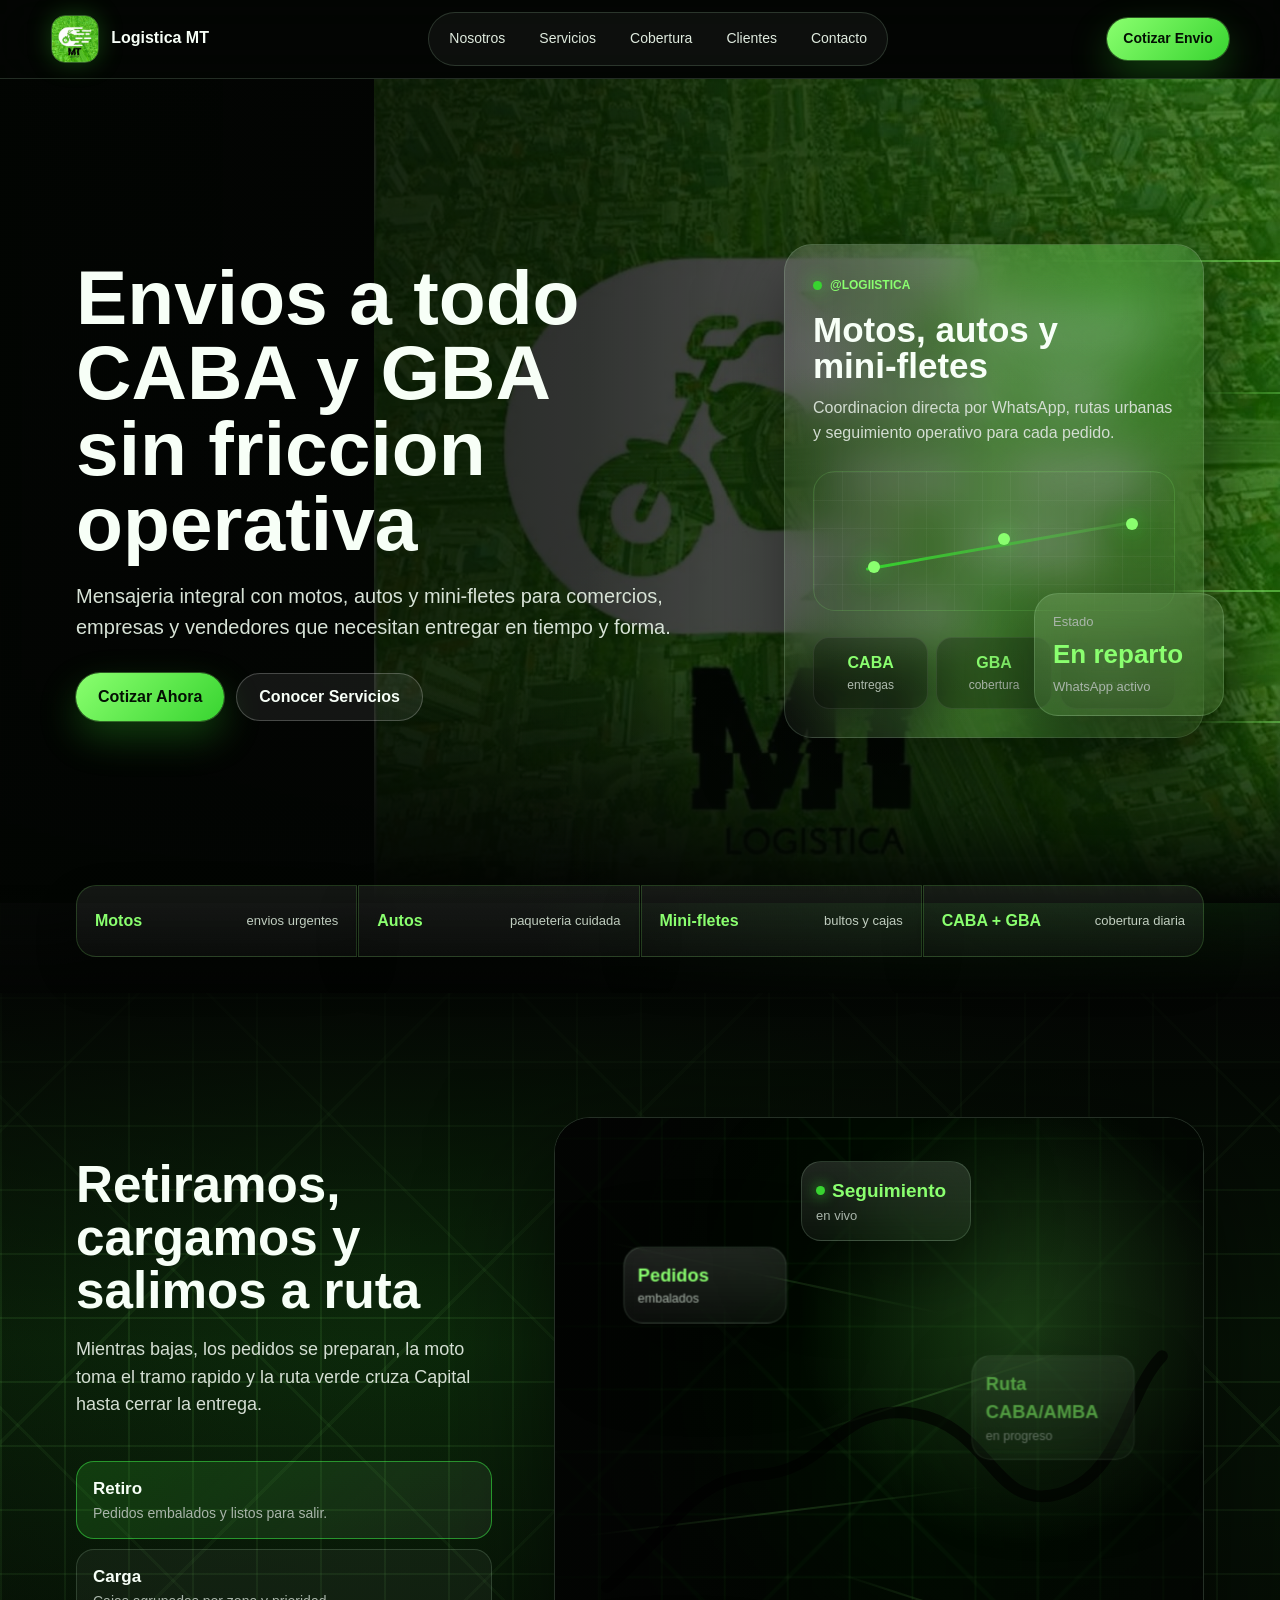
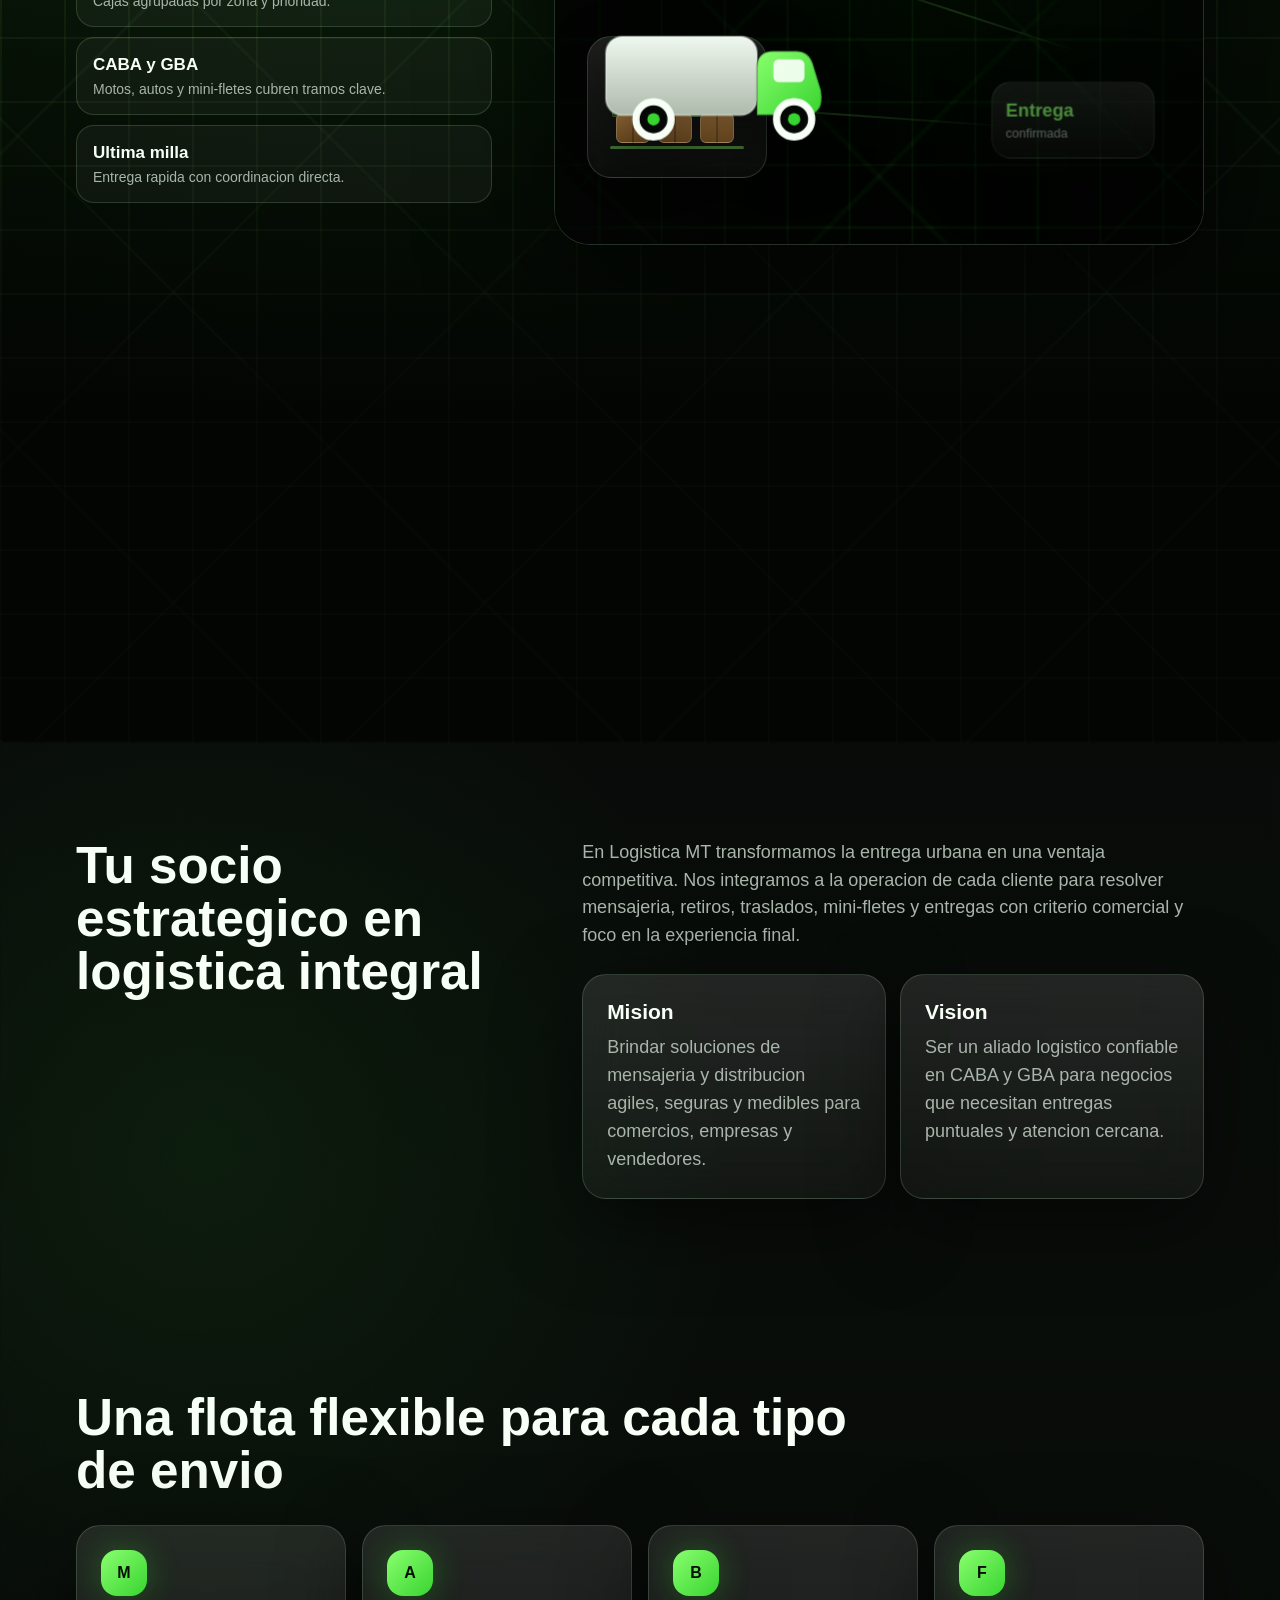
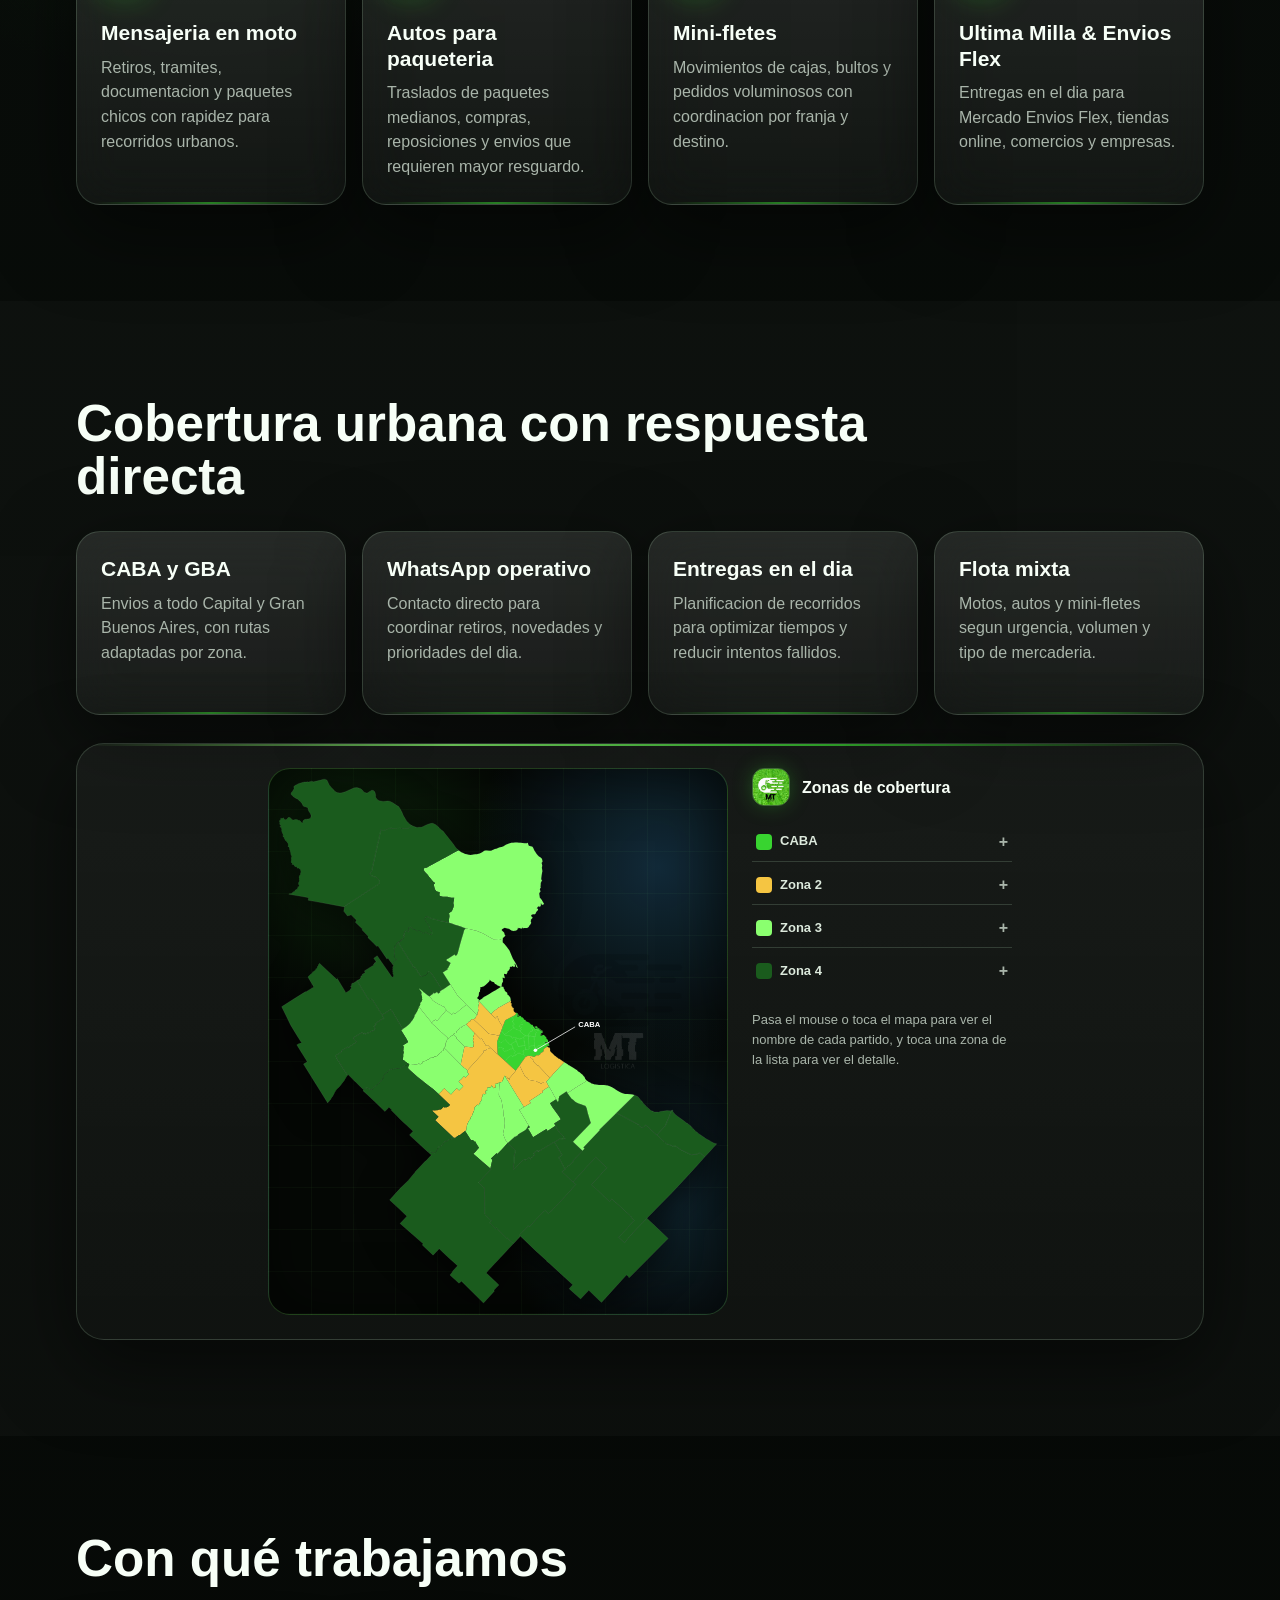
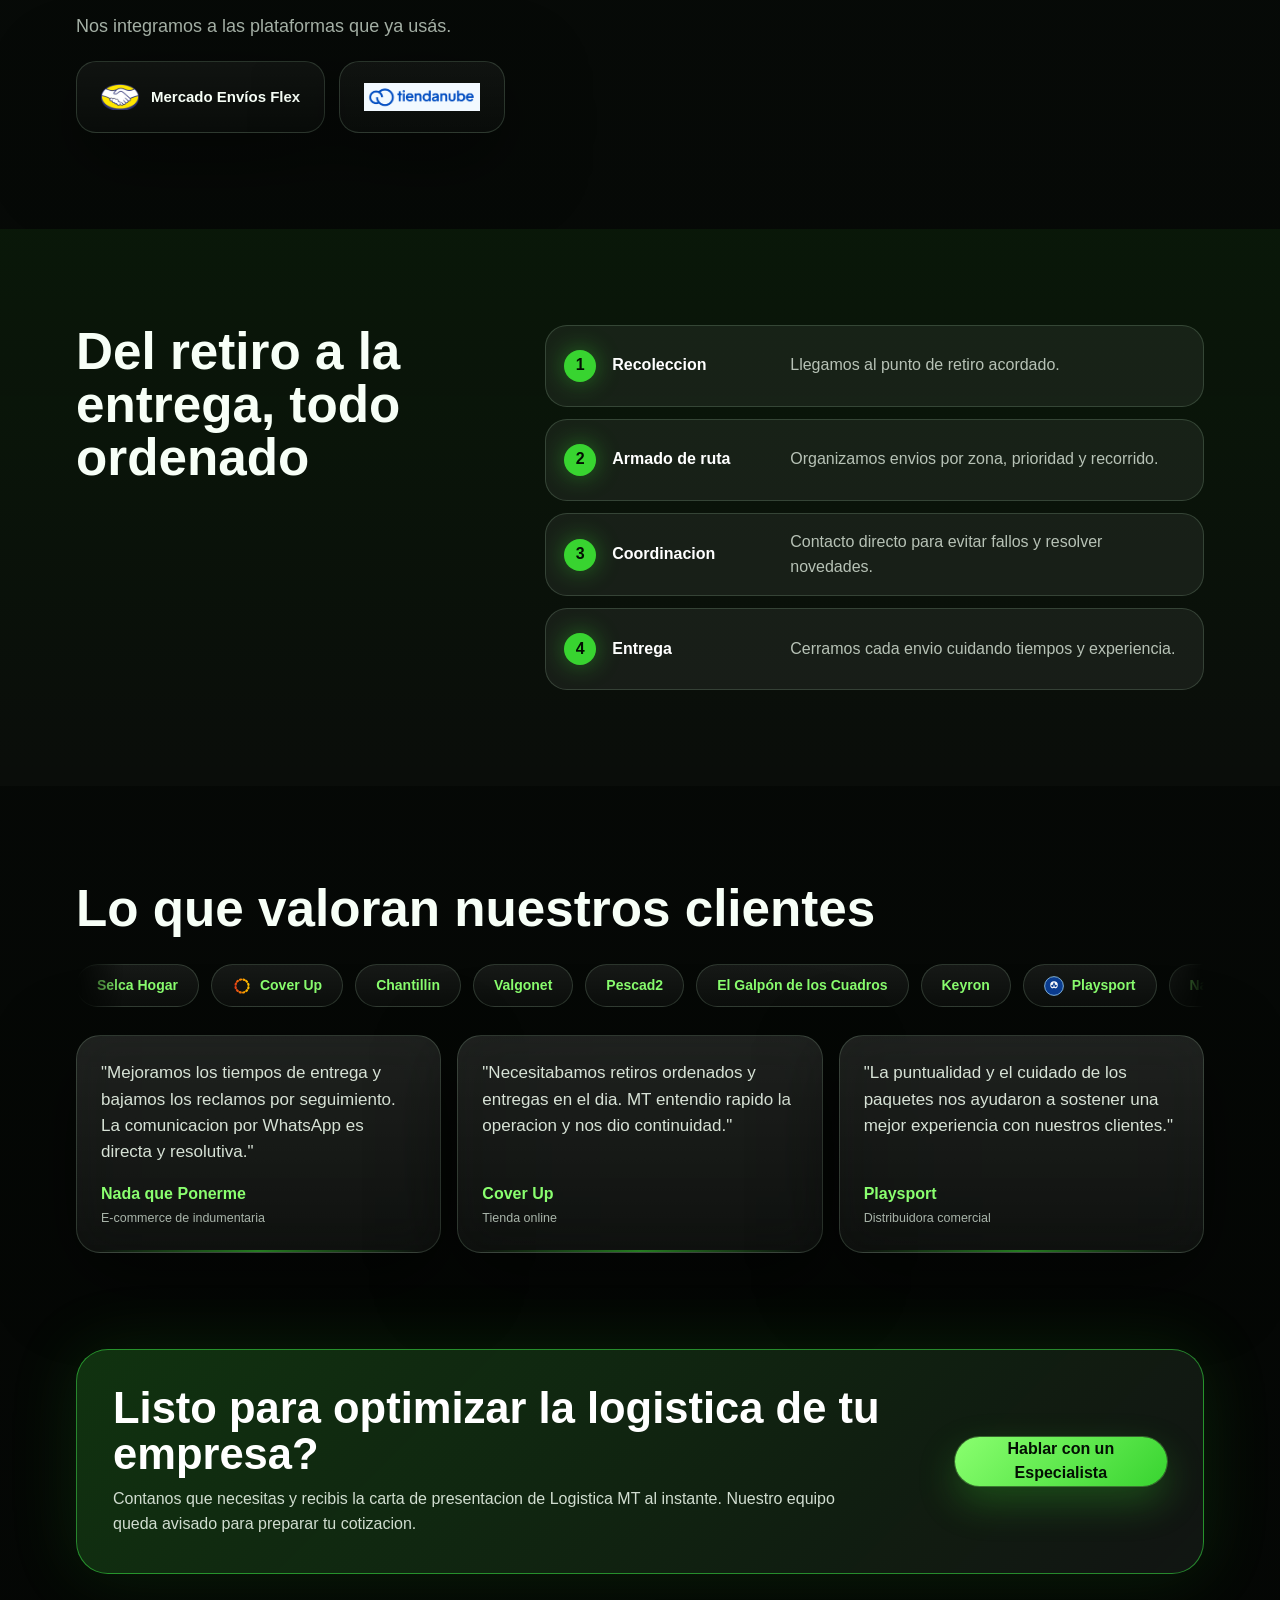
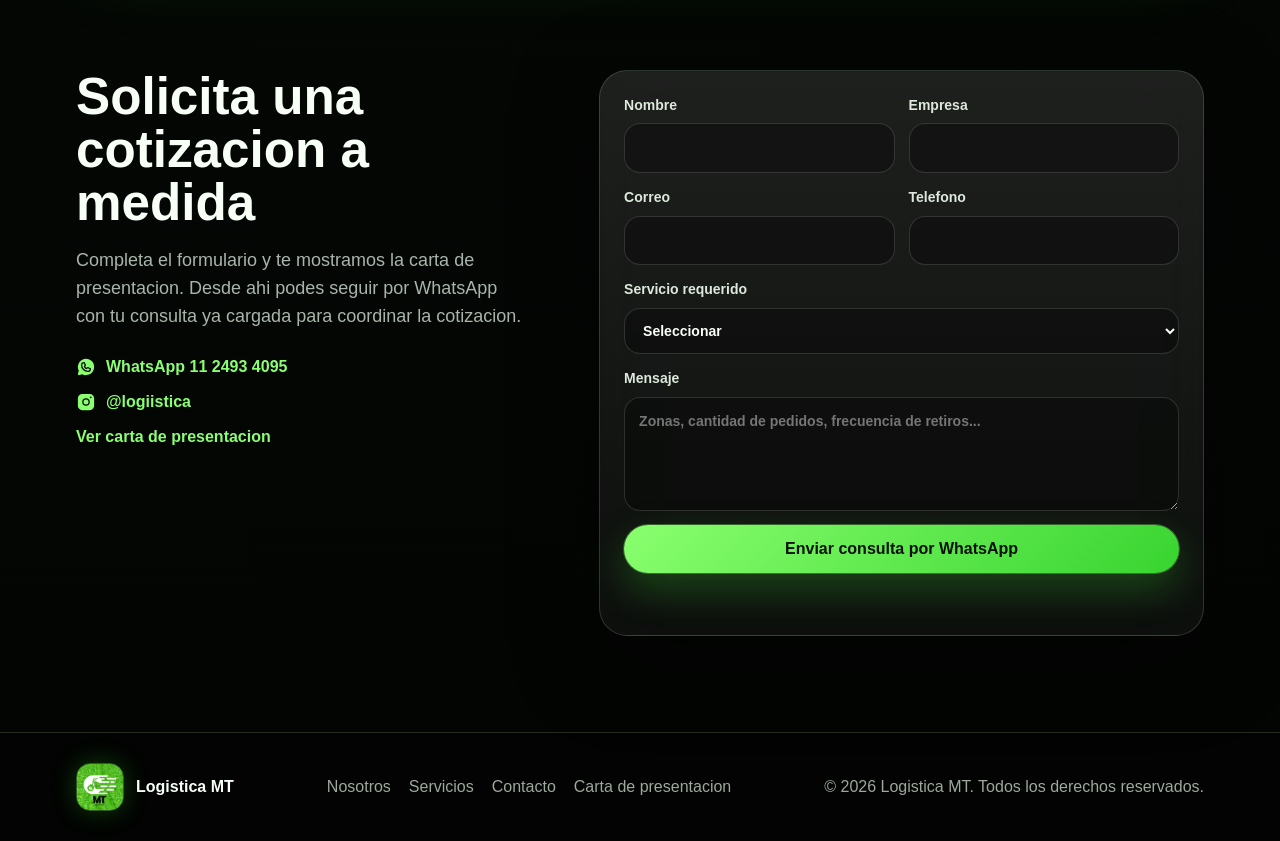
==== commit f61809c6: "Embellecer el mapa de cobertura y arreglar el fondo plano del PDF de la carta - Mapa (web principal)" ====
--- a/site/index.html
+++ b/site/index.html
@@ -5,7 +5,7 @@
   <meta name="viewport" content="width=device-width, initial-scale=1">
   <title>Logistica MT | Envios en moto, autos y mini-fletes</title>
   <meta name="description" content="Mensajeria integral en CABA y GBA. Envios en moto, autos, mini-fletes y ultima milla para comercios y empresas.">
-  <link rel="stylesheet" href="styles.css?v=16">
+  <link rel="stylesheet" href="styles.css?v=17">
 </head>
 <body>
   <div class="site-glow" aria-hidden="true"></div>
@@ -224,6 +224,7 @@
       </div>
       <div class="coverage-map reveal">
         <div class="coverage-map-image">
+          <img class="coverage-watermark" src="assets/logo-watermark.png" alt="" aria-hidden="true" loading="lazy">
           <svg class="coverage-svg" role="img" aria-label="Mapa interactivo de cobertura de Logistica MT en CABA y AMBA" viewBox="0 0 900.0 1069.6" xmlns="http://www.w3.org/2000/svg"><g class="land">
 <path class="area zone1" tabindex="0" data-name="CABA" data-zone="CABA" aria-label="CABA, CABA" d="M 503.00 543.10 L 502.83 543.13 L 502.61 543.17 L 502.27 543.23 L 502.16 543.25 L 501.49 543.36 L 500.81 543.48 L 500.08 543.61 L 499.97 543.63 L 499.30 543.75 L 498.80 543.84 L 498.34 543.92 L 497.54 544.06 L 496.79 544.20 L 496.30 544.28 L 495.13 544.49 L 494.52 544.60 L 493.71 544.75 L 492.88 544.90 L 492.68 544.93 L 492.11 545.04 L 491.74 545.10 L 491.63 545.13 L 491.31 545.18 L 491.15 545.21 L 490.55 545.32 L 489.98 545.42 L 489.76 544.85 L 489.71 544.71 L 489.46 544.08 L 489.41 543.95 L 489.41 543.95 L 489.41 543.95 L 489.30 543.69 L 489.01 542.96 L 488.74 542.31 L 488.70 542.24 L 488.69 542.23 L 488.41 541.49 L 488.30 541.22 L 488.16 540.84 L 487.89 540.13 L 487.62 539.41 L 487.33 538.64 L 487.02 537.80 L 486.98 537.71 L 486.73 537.05 L 486.51 536.45 L 486.35 536.03 L 486.07 535.28 L 485.85 534.74 L 485.80 534.65 L 485.54 534.02 L 485.31 533.45 L 485.27 533.36 L 485.00 532.69 L 484.70 531.96 L 484.41 531.25 L 484.14 530.59 L 484.25 530.51 L 484.43 530.35 L 484.71 530.12 L 484.75 530.09 L 485.29 529.64 L 485.74 529.27 L 485.82 529.21 L 486.20 528.90 L 486.36 528.75 L 486.57 528.82 L 487.37 529.07 L 487.76 529.19 L 487.91 529.24 L 488.20 529.33 L 488.71 529.49 L 489.20 529.65 L 489.26 529.67 L 489.53 529.75 L 489.75 529.82 L 490.02 529.90 L 490.26 529.98 L 490.28 529.98 L 490.29 529.99 L 490.42 530.03 L 490.46 530.04 L 490.68 530.11 L 491.18 530.26 L 491.30 530.30 L 492.36 530.62 L 492.78 530.74 L 493.08 530.58 L 493.36 530.46 L 493.87 530.30 L 494.49 530.10 L 494.57 530.08 L 495.22 529.87 L 495.29 529.84 L 495.88 529.65 L 495.98 529.61 L 496.43 529.46 L 496.47 529.45 L 496.84 529.23 L 497.12 529.05 L 497.53 528.80 L 497.54 528.79 L 497.60 528.75 L 497.60 528.75 L 497.60 528.75 L 497.62 528.74 L 497.71 528.69 L 497.83 528.62 L 498.50 528.23 L 498.60 528.17 L 498.69 528.11 L 499.25 527.78 L 499.27 527.76 L 499.55 527.59 L 500.08 528.39 L 500.50 529.04 L 500.95 529.68 L 500.98 530.38 L 501.01 530.83 L 501.01 530.94 L 501.03 531.32 L 501.05 531.45 L 501.08 531.92 L 501.11 532.37 L 501.13 532.85 L 501.13 532.98 L 501.17 533.39 L 501.18 533.47 L 501.23 534.39 L 501.26 534.82 L 501.29 535.74 L 501.69 535.52 L 501.71 535.62 L 501.93 536.85 L 502.04 537.44 L 502.04 537.44 L 502.06 537.55 L 502.18 538.27 L 502.20 538.38 L 502.20 538.40 L 502.31 539.07 L 502.38 539.49 L 502.43 539.81 L 502.46 539.96 L 502.62 540.94 L 502.63 541.03 L 502.75 541.73 L 502.78 541.91 L 502.85 542.29 L 502.87 542.38 L 502.89 542.49 L 502.97 542.92 L 503.00 543.10 Z M 530.73 512.32 L 530.74 512.32 L 532.08 512.17 L 532.32 512.14 L 533.71 511.99 L 533.73 512.01 L 535.20 513.16 L 535.24 513.20 L 532.86 513.46 L 532.25 513.53 L 533.38 514.31 L 536.75 514.00 L 536.96 513.98 L 537.21 513.95 L 537.21 514.15 L 537.21 514.31 L 537.21 515.02 L 536.72 515.08 L 536.36 515.12 L 536.29 515.13 L 534.80 515.31 L 534.66 515.32 L 535.50 516.08 L 538.08 515.83 L 538.14 515.82 L 538.17 516.24 L 538.22 516.91 L 538.17 516.91 L 536.73 517.06 L 536.27 517.11 L 536.12 517.12 L 536.20 517.92 L 536.20 517.92 L 538.24 517.74 L 538.29 518.27 L 538.29 518.29 L 538.30 518.35 L 538.14 518.49 L 537.95 518.52 L 537.58 518.60 L 537.56 518.61 L 537.13 518.71 L 534.22 519.38 L 533.88 519.46 L 533.88 519.51 L 533.88 519.70 L 534.13 519.93 L 534.19 519.98 L 534.58 520.10 L 534.64 520.12 L 535.73 522.16 L 535.71 522.17 L 535.45 522.29 L 535.42 522.30 L 534.87 521.33 L 534.82 521.23 L 534.27 520.34 L 534.14 520.41 L 534.58 521.35 L 534.37 521.49 L 533.96 520.76 L 533.82 520.79 L 534.15 521.59 L 533.18 522.11 L 533.80 524.24 L 533.86 524.23 L 535.79 524.10 L 535.89 524.00 L 535.83 523.60 L 535.63 523.03 L 535.71 523.00 L 535.85 522.94 L 535.91 523.20 L 536.18 523.69 L 536.21 523.69 L 536.43 523.69 L 536.84 523.46 L 537.31 523.29 L 537.66 523.03 L 537.87 522.68 L 539.54 522.58 L 539.75 522.60 L 539.88 522.60 L 539.89 522.61 L 540.02 522.71 L 540.27 522.91 L 540.51 523.10 L 540.55 523.13 L 540.75 523.29 L 541.00 523.46 L 541.05 523.49 L 541.28 523.64 L 541.43 523.74 L 541.45 523.77 L 541.48 523.83 L 541.78 524.43 L 541.98 524.76 L 542.39 525.28 L 542.95 525.75 L 543.30 526.03 L 543.80 526.29 L 543.83 526.31 L 544.02 526.41 L 544.11 526.48 L 544.11 526.49 L 544.17 526.53 L 544.62 526.91 L 544.82 527.45 L 545.03 528.42 L 545.19 529.39 L 545.09 530.10 L 545.48 530.34 L 545.57 530.40 L 545.62 530.44 L 546.55 531.14 L 547.12 531.63 L 547.22 531.71 L 547.27 531.76 L 547.38 531.87 L 547.72 532.23 L 548.15 533.25 L 548.16 533.28 L 548.18 533.34 L 548.20 533.43 L 548.44 534.78 L 548.59 536.10 L 548.59 536.11 L 548.59 536.11 L 548.42 536.22 L 547.91 536.55 L 547.51 536.68 L 546.53 536.98 L 546.25 536.96 L 545.73 536.91 L 543.78 536.45 L 542.88 537.03 L 542.72 537.73 L 542.30 538.12 L 542.42 538.15 L 542.45 538.21 L 542.50 538.23 L 542.40 538.30 L 542.33 538.35 L 542.26 538.40 L 542.11 538.40 L 541.93 538.35 L 541.92 538.34 L 541.86 538.49 L 541.83 538.49 L 541.74 538.48 L 541.73 538.48 L 541.73 538.48 L 541.73 538.48 L 541.68 538.40 L 541.65 538.34 L 541.42 538.26 L 541.22 538.39 L 541.13 538.45 L 541.04 538.30 L 540.57 538.35 L 540.54 538.28 L 540.39 537.89 L 540.22 537.44 L 540.12 537.13 L 540.00 537.30 L 539.94 537.37 L 539.88 537.41 L 539.72 537.62 L 539.52 537.88 L 539.33 538.13 L 539.18 538.32 L 538.98 538.57 L 538.67 538.98 L 538.64 539.01 L 538.61 539.06 L 538.56 539.12 L 538.40 539.32 L 538.03 539.78 L 537.89 539.95 L 537.87 539.98 L 537.64 540.27 L 537.37 540.62 L 537.31 540.69 L 537.16 540.89 L 537.10 540.98 L 537.03 541.07 L 537.02 541.08 L 536.98 541.13 L 536.85 541.30 L 536.65 541.57 L 536.65 541.57 L 536.60 541.64 L 536.51 541.75 L 536.45 541.83 L 536.45 541.83 L 536.39 541.91 L 536.21 541.90 L 534.62 541.95 L 533.84 541.95 L 533.84 542.13 L 533.84 543.10 L 533.84 543.17 L 533.85 543.19 L 533.78 543.22 L 533.07 543.94 L 532.97 544.06 L 532.54 544.56 L 532.43 544.69 L 532.41 544.50 L 532.40 544.39 L 532.40 544.37 L 532.40 544.26 L 532.36 543.81 L 532.30 543.15 L 532.28 542.99 L 532.27 542.88 L 532.27 542.88 L 532.19 542.88 L 531.87 542.90 L 531.44 542.93 L 531.32 542.94 L 530.87 542.96 L 530.86 542.96 L 530.75 542.96 L 530.38 542.97 L 529.85 543.29 L 529.55 543.49 L 529.31 543.65 L 528.73 544.04 L 528.62 544.13 L 528.28 544.39 L 528.20 544.45 L 528.03 544.59 L 528.08 544.73 L 528.25 545.32 L 528.25 545.32 L 528.25 545.33 L 528.25 545.33 L 528.25 545.34 L 527.99 545.90 L 527.81 546.31 L 527.78 546.39 L 527.79 546.42 L 527.75 546.47 L 527.72 546.52 L 527.48 546.69 L 527.47 546.76 L 527.46 546.95 L 526.87 546.97 L 526.86 546.51 L 526.84 546.02 L 526.83 545.58 L 526.83 545.55 L 526.79 545.58 L 526.62 545.74 L 526.15 546.09 L 525.75 546.43 L 525.44 546.54 L 524.69 546.81 L 524.11 547.02 L 523.72 547.15 L 523.53 547.21 L 523.52 547.22 L 523.05 547.38 L 523.04 547.38 L 522.93 547.41 L 522.54 547.52 L 522.10 547.64 L 522.01 546.71 L 521.99 546.55 L 521.94 545.99 L 521.87 545.34 L 521.82 544.77 L 521.80 544.58 L 521.73 543.87 L 521.67 543.26 L 521.66 543.13 L 521.65 542.87 L 521.63 542.68 L 521.59 541.97 L 521.55 541.37 L 521.53 541.18 L 521.53 541.01 L 521.52 540.90 L 521.52 540.82 L 521.50 540.38 L 521.47 539.63 L 521.44 538.98 L 521.44 538.98 L 521.43 538.78 L 521.41 538.07 L 521.39 537.47 L 521.41 536.65 L 521.42 535.98 L 521.41 535.90 L 521.41 535.78 L 521.41 535.57 L 521.40 535.40 L 521.40 535.26 L 521.40 535.24 L 521.39 534.86 L 521.39 534.71 L 521.39 534.70 L 521.37 534.06 L 521.36 533.96 L 521.36 533.83 L 521.35 533.33 L 521.35 533.33 L 521.35 533.33 L 521.34 533.22 L 521.34 533.08 L 521.31 532.62 L 521.30 532.48 L 521.26 531.81 L 521.26 531.81 L 521.26 531.73 L 521.22 530.98 L 521.21 530.89 L 521.18 530.22 L 521.17 530.12 L 521.13 529.49 L 521.13 529.39 L 521.09 528.72 L 521.03 527.90 L 520.93 527.24 L 520.92 527.16 L 520.84 526.49 L 520.83 526.40 L 520.75 525.66 L 521.47 525.61 L 521.51 525.61 L 521.56 525.61 L 522.21 525.55 L 522.46 525.53 L 522.49 525.53 L 522.56 525.53 L 522.60 525.52 L 523.26 525.48 L 523.27 525.48 L 523.35 525.47 L 523.36 525.47 L 523.93 525.44 L 523.89 524.87 L 523.89 524.87 L 523.88 524.79 L 523.87 524.73 L 523.82 524.09 L 523.83 524.01 L 523.83 523.93 L 523.79 523.30 L 523.79 523.30 L 523.78 523.17 L 523.78 523.17 L 523.76 523.05 L 523.72 522.54 L 523.71 522.48 L 523.70 522.41 L 523.70 522.41 L 523.56 521.32 L 523.38 520.59 L 523.36 520.57 L 523.40 520.53 L 523.40 520.53 L 523.90 520.01 L 524.42 519.38 L 524.93 518.75 L 525.51 518.04 L 525.60 517.92 L 525.60 517.92 L 525.59 517.92 L 525.55 517.89 L 525.38 517.76 L 525.17 517.58 L 525.01 517.21 L 525.01 517.21 L 524.97 517.10 L 524.91 516.97 L 524.88 516.89 L 524.74 516.57 L 524.59 516.34 L 524.46 516.16 L 524.46 516.16 L 524.40 516.07 L 524.30 515.93 L 524.16 515.75 L 524.05 515.60 L 523.88 515.41 L 523.64 515.17 L 523.42 514.97 L 523.29 514.86 L 523.15 514.75 L 523.13 514.73 L 523.10 514.71 L 523.00 514.64 L 522.92 514.59 L 522.84 514.54 L 522.78 514.49 L 522.72 514.46 L 522.62 514.39 L 522.55 514.34 L 522.49 514.31 L 522.40 514.25 L 522.32 514.20 L 522.27 514.17 L 522.19 514.11 L 522.06 514.03 L 522.00 513.99 L 521.96 513.97 L 521.93 513.95 L 521.91 513.94 L 521.87 513.91 L 521.80 513.87 L 521.76 513.84 L 521.74 513.83 L 521.71 513.81 L 521.68 513.79 L 521.67 513.78 L 521.61 513.74 L 521.60 513.74 L 521.58 513.73 L 521.55 513.72 L 521.52 513.70 L 521.48 513.69 L 521.43 513.67 L 521.43 513.67 L 521.42 513.67 L 521.42 513.67 L 521.65 513.26 L 521.66 513.24 L 522.08 512.49 L 522.34 512.02 L 522.36 511.99 L 522.46 511.99 L 522.55 511.99 L 523.13 511.97 L 523.20 511.97 L 523.55 511.96 L 523.91 511.94 L 524.08 511.94 L 524.10 511.95 L 524.10 511.95 L 524.11 511.95 L 524.17 511.97 L 524.23 511.98 L 524.32 512.00 L 524.41 512.00 L 524.52 512.00 L 524.58 512.01 L 524.64 512.02 L 524.76 512.02 L 524.87 512.02 L 525.10 512.00 L 525.19 511.99 L 525.20 511.99 L 525.29 511.98 L 525.38 511.98 L 525.47 511.99 L 525.57 512.00 L 525.66 512.02 L 525.75 512.04 L 525.84 512.07 L 525.92 512.10 L 526.03 512.15 L 527.62 513.24 L 529.14 513.14 L 529.54 513.11 L 530.09 513.47 L 530.69 512.57 L 530.73 512.32 Z M 530.73 512.32 L 530.69 512.57 L 530.09 513.47 L 529.54 513.11 L 529.14 513.14 L 527.62 513.24 L 526.03 512.15 L 525.92 512.10 L 525.84 512.07 L 525.75 512.04 L 525.66 512.02 L 525.57 512.00 L 525.47 511.99 L 525.38 511.98 L 525.29 511.98 L 525.20 511.99 L 525.19 511.99 L 525.10 512.00 L 524.87 512.02 L 524.76 512.02 L 524.64 512.02 L 524.58 512.01 L 524.52 512.00 L 524.41 512.00 L 524.32 512.00 L 524.23 511.98 L 524.17 511.97 L 524.11 511.95 L 524.10 511.95 L 524.10 511.95 L 524.08 511.94 L 523.91 511.94 L 523.55 511.96 L 523.20 511.97 L 523.13 511.97 L 522.55 511.99 L 522.46 511.99 L 522.36 511.99 L 522.34 512.02 L 522.08 512.49 L 521.66 513.24 L 521.65 513.26 L 521.42 513.67 L 521.42 513.67 L 521.43 513.67 L 521.43 513.67 L 521.48 513.69 L 521.52 513.70 L 521.55 513.72 L 521.58 513.73 L 521.60 513.74 L 521.61 513.74 L 521.67 513.78 L 521.68 513.79 L 521.71 513.81 L 521.74 513.83 L 521.76 513.84 L 521.80 513.87 L 521.87 513.91 L 521.91 513.94 L 521.93 513.95 L 521.96 513.97 L 522.00 513.99 L 522.06 514.03 L 522.19 514.11 L 522.27 514.17 L 522.32 514.20 L 522.40 514.25 L 522.49 514.31 L 522.55 514.34 L 522.62 514.39 L 522.72 514.46 L 522.78 514.49 L 522.84 514.54 L 522.92 514.59 L 523.00 514.64 L 523.10 514.71 L 523.13 514.73 L 523.15 514.75 L 523.29 514.86 L 523.42 514.97 L 523.64 515.17 L 523.88 515.41 L 524.05 515.60 L 524.16 515.75 L 524.30 515.93 L 524.40 516.07 L 524.46 516.16 L 524.46 516.16 L 524.59 516.34 L 524.74 516.57 L 524.88 516.89 L 524.91 516.97 L 524.97 517.10 L 525.01 517.21 L 525.01 517.21 L 525.17 517.58 L 525.38 517.76 L 525.55 517.89 L 525.59 517.92 L 525.60 517.92 L 525.60 517.92 L 525.51 518.04 L 524.93 518.75 L 524.42 519.38 L 523.90 520.01 L 523.40 520.53 L 523.40 520.53 L 523.36 520.57 L 523.38 520.59 L 523.56 521.32 L 523.70 522.41 L 523.70 522.41 L 523.71 522.48 L 523.72 522.54 L 523.76 523.05 L 523.78 523.17 L 523.78 523.17 L 523.79 523.30 L 523.79 523.30 L 523.83 523.93 L 523.83 524.01 L 523.82 524.09 L 523.87 524.73 L 523.88 524.79 L 523.89 524.87 L 523.89 524.87 L 523.93 525.44 L 523.36 525.47 L 523.35 525.47 L 523.27 525.48 L 523.26 525.48 L 522.60 525.52 L 522.56 525.53 L 522.49 525.53 L 522.46 525.53 L 522.21 525.55 L 521.56 525.61 L 521.51 525.61 L 521.47 525.61 L 520.75 525.66 L 520.67 525.66 L 519.98 525.68 L 519.83 525.69 L 519.81 525.69 L 519.23 525.70 L 518.80 525.71 L 518.51 525.72 L 517.74 525.74 L 517.71 525.74 L 517.68 525.73 L 517.08 525.65 L 516.79 525.61 L 516.48 525.56 L 516.48 525.56 L 516.40 525.55 L 516.27 525.53 L 515.99 525.49 L 515.74 525.33 L 515.71 525.31 L 515.42 525.12 L 515.23 525.00 L 515.13 524.94 L 515.09 524.91 L 514.67 524.64 L 514.56 524.64 L 514.48 524.64 L 514.11 524.64 L 513.95 524.64 L 513.56 524.64 L 512.81 524.66 L 512.76 524.66 L 512.54 524.66 L 512.46 524.67 L 512.09 524.67 L 511.64 524.67 L 510.79 524.62 L 510.75 524.61 L 510.72 524.61 L 510.70 524.61 L 510.23 524.59 L 510.09 524.58 L 509.36 524.55 L 508.82 524.53 L 508.81 524.53 L 508.64 524.52 L 508.90 523.79 L 509.15 523.08 L 509.37 522.45 L 509.49 522.10 L 509.94 521.47 L 510.28 520.99 L 510.50 520.69 L 510.54 520.63 L 510.57 520.58 L 511.17 519.74 L 511.75 518.91 L 511.87 518.70 L 512.06 518.39 L 512.09 518.33 L 512.22 518.11 L 512.30 517.96 L 512.68 517.31 L 512.77 517.15 L 512.82 517.06 L 513.04 516.69 L 513.32 516.20 L 513.68 515.57 L 513.80 515.35 L 514.23 515.34 L 514.93 515.34 L 515.97 515.33 L 516.02 515.33 L 516.33 515.56 L 516.33 515.56 L 516.40 515.62 L 516.45 515.65 L 516.75 515.99 L 517.07 515.46 L 517.42 514.88 L 517.37 514.87 L 518.03 513.59 L 518.11 513.46 L 518.65 512.53 L 518.74 512.37 L 518.84 512.19 L 518.80 512.15 L 518.71 512.08 L 518.18 511.66 L 518.14 511.63 L 517.78 511.34 L 517.77 511.33 L 517.54 511.18 L 517.10 510.92 L 517.07 510.90 L 516.77 510.69 L 516.69 510.63 L 516.44 510.42 L 516.39 510.38 L 516.17 510.16 L 515.92 509.79 L 515.77 509.58 L 515.65 509.41 L 515.72 509.32 L 515.77 509.25 L 515.97 509.01 L 516.12 508.76 L 516.69 507.96 L 516.75 507.88 L 516.80 507.82 L 516.88 507.72 L 517.08 507.44 L 517.10 507.41 L 517.19 507.28 L 517.23 507.13 L 517.23 507.02 L 517.22 506.89 L 517.20 506.78 L 517.14 506.64 L 516.98 506.37 L 516.97 506.35 L 516.97 506.35 L 517.38 506.68 L 517.38 506.68 L 517.42 506.71 L 517.56 506.79 L 517.67 506.86 L 517.72 506.89 L 517.90 507.02 L 519.55 508.16 L 519.76 508.24 L 520.02 508.23 L 520.02 508.23 L 520.55 508.18 L 520.60 508.18 L 520.82 508.19 L 520.82 508.19 L 521.16 508.18 L 521.33 508.37 L 522.01 508.87 L 523.45 509.93 L 524.64 510.81 L 524.76 510.79 L 525.63 510.69 L 525.68 510.65 L 525.69 510.64 L 526.02 510.33 L 526.12 510.24 L 524.23 508.90 L 524.23 508.90 L 523.10 508.09 L 522.75 507.88 L 521.86 507.33 L 521.87 506.72 L 521.88 506.60 L 521.90 506.53 L 521.99 506.29 L 522.35 506.25 L 524.58 505.96 L 526.74 505.68 L 526.80 505.80 L 526.86 505.91 L 527.00 506.47 L 527.07 506.77 L 527.07 506.77 L 527.17 507.35 L 527.17 507.38 L 527.18 507.39 L 527.44 507.60 L 528.43 508.40 L 528.44 508.41 L 528.51 508.47 L 528.45 508.47 L 526.03 508.76 L 525.79 508.79 L 525.65 508.81 L 525.54 508.82 L 525.65 508.90 L 526.64 509.57 L 526.68 509.60 L 529.82 509.32 L 532.40 511.15 L 532.48 511.21 L 532.41 511.22 L 531.82 511.32 L 529.63 511.70 L 529.47 511.73 L 529.45 511.73 L 529.54 511.77 L 530.13 512.04 L 530.69 512.30 L 530.73 512.32 Z M 520.75 525.66 L 520.83 526.40 L 520.84 526.49 L 520.92 527.16 L 520.93 527.24 L 521.03 527.90 L 521.09 528.72 L 521.13 529.39 L 521.13 529.49 L 521.17 530.12 L 521.18 530.22 L 521.21 530.89 L 521.22 530.98 L 521.26 531.73 L 521.26 531.81 L 521.26 531.81 L 521.30 532.48 L 521.31 532.62 L 521.34 533.08 L 521.34 533.22 L 521.35 533.33 L 521.35 533.33 L 521.35 533.33 L 521.36 533.83 L 521.36 533.96 L 521.37 534.06 L 521.39 534.70 L 521.39 534.71 L 521.39 534.86 L 521.40 535.24 L 521.40 535.26 L 521.40 535.40 L 521.41 535.57 L 521.41 535.78 L 521.41 535.90 L 521.42 535.98 L 521.41 536.65 L 521.39 537.47 L 521.41 538.07 L 521.43 538.78 L 521.44 538.98 L 521.44 538.98 L 521.47 539.63 L 521.50 540.38 L 521.52 540.82 L 521.52 540.90 L 521.53 541.01 L 521.53 541.18 L 521.55 541.37 L 521.59 541.97 L 521.63 542.68 L 521.65 542.87 L 521.66 543.13 L 521.67 543.26 L 521.15 543.27 L 521.08 543.28 L 520.60 543.39 L 520.03 543.51 L 519.48 543.63 L 518.75 543.79 L 518.71 543.79 L 518.68 543.80 L 517.86 543.98 L 517.82 543.99 L 517.78 544.00 L 517.18 544.08 L 517.09 544.10 L 516.60 544.16 L 516.46 544.18 L 516.39 544.19 L 515.79 544.27 L 515.18 544.36 L 514.18 544.49 L 514.08 544.51 L 513.62 544.57 L 513.50 544.59 L 512.65 544.70 L 512.09 544.87 L 512.01 544.90 L 511.95 544.91 L 511.86 544.94 L 511.77 544.97 L 511.52 545.04 L 511.36 545.09 L 511.28 545.11 L 510.96 545.21 L 510.86 545.24 L 510.83 544.51 L 510.81 544.14 L 510.78 543.47 L 510.76 543.11 L 510.76 543.00 L 510.75 542.78 L 510.71 541.91 L 510.69 541.81 L 510.68 541.68 L 510.63 541.18 L 510.57 540.57 L 510.72 540.53 L 510.56 539.83 L 510.51 539.84 L 510.46 539.05 L 510.41 538.37 L 510.41 538.25 L 510.39 537.54 L 510.38 537.41 L 510.35 536.49 L 510.32 535.73 L 510.29 534.89 L 510.16 534.44 L 510.05 534.08 L 509.99 533.93 L 509.92 533.77 L 509.69 533.25 L 509.45 532.73 L 509.39 531.87 L 509.37 531.53 L 509.35 531.11 L 509.64 530.93 L 509.73 530.57 L 509.74 530.51 L 509.88 529.79 L 510.00 529.15 L 510.10 528.65 L 510.10 528.63 L 510.12 528.53 L 510.23 527.95 L 510.32 527.49 L 510.43 526.91 L 510.59 526.11 L 510.60 526.05 L 510.61 525.96 L 510.68 525.44 L 510.79 524.62 L 511.64 524.67 L 512.09 524.67 L 512.46 524.67 L 512.54 524.66 L 512.76 524.66 L 512.81 524.66 L 513.56 524.64 L 513.95 524.64 L 514.11 524.64 L 514.48 524.64 L 514.56 524.64 L 514.67 524.64 L 515.09 524.91 L 515.13 524.94 L 515.23 525.00 L 515.42 525.12 L 515.71 525.31 L 515.74 525.33 L 515.99 525.49 L 516.27 525.53 L 516.40 525.55 L 516.48 525.56 L 516.48 525.56 L 516.79 525.61 L 517.08 525.65 L 517.68 525.73 L 517.71 525.74 L 517.74 525.74 L 518.51 525.72 L 518.80 525.71 L 519.23 525.70 L 519.81 525.69 L 519.83 525.69 L 519.98 525.68 L 520.67 525.66 L 520.75 525.66 Z M 542.42 538.15 L 542.49 538.17 L 542.50 538.18 L 542.57 538.20 L 542.61 538.20 L 542.64 538.21 L 543.46 538.43 L 544.05 538.14 L 544.33 537.99 L 544.71 537.81 L 545.67 537.81 L 545.94 537.94 L 546.13 538.03 L 546.15 538.04 L 546.14 538.05 L 545.58 538.50 L 545.57 538.51 L 544.83 538.62 L 544.86 539.27 L 544.87 539.32 L 545.12 539.78 L 545.19 539.91 L 545.34 540.00 L 545.57 540.14 L 545.83 539.52 L 546.12 539.52 L 546.30 539.52 L 546.31 539.52 L 546.73 537.96 L 546.82 537.65 L 548.87 537.42 L 549.44 537.85 L 550.02 538.62 L 550.37 539.64 L 550.06 539.99 L 549.86 540.22 L 548.71 540.14 L 548.75 540.32 L 548.87 540.84 L 550.18 541.62 L 551.01 542.20 L 550.97 542.65 L 550.92 543.10 L 550.25 543.80 L 549.46 544.12 L 549.28 544.19 L 549.25 544.17 L 548.77 543.92 L 548.72 543.85 L 548.58 543.66 L 548.39 543.41 L 547.52 542.87 L 547.37 542.78 L 547.29 542.72 L 547.14 542.63 L 547.09 542.66 L 547.05 542.67 L 546.72 542.83 L 547.46 543.41 L 547.88 543.99 L 547.70 544.24 L 547.49 544.54 L 547.46 544.54 L 547.40 544.53 L 546.88 544.51 L 546.81 544.50 L 546.75 544.50 L 546.73 544.47 L 546.53 544.27 L 546.47 544.21 L 546.26 544.00 L 546.20 543.93 L 546.06 543.80 L 545.99 543.72 L 545.73 543.83 L 545.55 543.91 L 545.47 543.94 L 545.25 544.03 L 546.74 545.35 L 545.79 546.45 L 543.42 547.66 L 543.19 547.82 L 543.13 547.85 L 542.17 548.49 L 541.49 549.16 L 540.93 549.71 L 540.52 550.09 L 539.55 551.00 L 539.24 551.53 L 539.30 552.51 L 539.63 553.38 L 539.68 553.50 L 539.78 554.26 L 539.42 554.73 L 539.34 554.83 L 539.31 554.84 L 539.01 555.01 L 538.53 555.28 L 538.39 555.39 L 537.78 555.89 L 537.16 556.61 L 536.54 556.86 L 536.50 556.88 L 536.35 556.89 L 535.88 556.95 L 535.70 557.10 L 535.18 557.52 L 534.37 557.97 L 533.62 558.42 L 533.60 558.43 L 533.28 558.84 L 533.19 558.96 L 533.19 559.79 L 533.01 560.17 L 532.94 560.32 L 532.38 560.70 L 532.19 560.82 L 531.63 561.20 L 531.13 561.84 L 530.88 562.09 L 530.63 562.34 L 529.76 562.34 L 529.04 562.41 L 528.17 562.64 L 527.13 562.75 L 526.85 562.75 L 526.26 562.75 L 525.51 562.75 L 525.31 562.81 L 525.00 562.91 L 524.76 562.98 L 524.74 563.00 L 524.23 563.52 L 523.89 563.85 L 523.70 564.22 L 523.64 564.34 L 523.40 564.46 L 522.93 564.69 L 522.30 564.80 L 522.24 564.86 L 521.83 565.29 L 521.37 565.79 L 520.83 565.82 L 520.30 565.79 L 520.27 565.78 L 520.16 565.76 L 519.46 565.64 L 519.22 565.56 L 518.83 565.44 L 518.71 565.41 L 518.26 565.26 L 518.24 565.26 L 518.22 565.16 L 518.20 565.07 L 518.17 564.93 L 518.13 564.78 L 518.08 564.57 L 517.53 564.69 L 517.51 564.69 L 516.93 564.69 L 516.82 564.63 L 516.53 564.48 L 516.03 564.23 L 515.61 564.09 L 515.26 563.97 L 515.25 563.97 L 515.20 563.98 L 514.15 564.19 L 514.14 564.19 L 513.00 564.22 L 512.63 564.23 L 511.47 563.63 L 510.82 563.37 L 510.59 563.28 L 510.35 563.33 L 509.59 563.46 L 509.10 563.55 L 508.97 563.61 L 508.13 563.97 L 507.10 564.34 L 505.79 564.80 L 504.57 565.54 L 504.54 565.56 L 504.52 565.58 L 504.43 565.45 L 504.38 565.38 L 504.35 565.32 L 504.09 564.92 L 503.95 564.72 L 503.91 564.65 L 503.55 564.11 L 503.21 563.61 L 503.17 563.54 L 503.01 563.29 L 502.94 563.23 L 502.80 563.11 L 502.73 563.04 L 502.47 562.82 L 502.44 562.79 L 502.37 562.73 L 502.00 562.41 L 501.93 562.35 L 501.87 562.30 L 501.57 562.04 L 501.49 561.96 L 501.39 561.86 L 500.93 561.45 L 500.88 561.39 L 500.81 561.35 L 500.63 561.22 L 500.57 561.16 L 500.26 560.88 L 500.19 560.82 L 499.68 560.38 L 498.98 559.75 L 499.37 559.36 L 499.73 559.02 L 500.23 558.54 L 500.24 558.53 L 500.79 557.98 L 501.08 557.68 L 501.04 557.65 L 500.99 557.61 L 500.90 557.52 L 500.87 557.50 L 500.86 557.49 L 500.27 556.92 L 500.24 556.88 L 499.93 556.59 L 499.81 556.47 L 499.74 556.41 L 499.33 556.01 L 498.94 555.64 L 498.89 555.58 L 498.72 555.36 L 499.45 554.97 L 499.47 554.95 L 499.93 554.71 L 500.20 554.68 L 500.16 554.07 L 500.14 553.68 L 500.12 553.29 L 500.09 552.85 L 500.07 552.50 L 500.19 552.47 L 500.56 552.38 L 500.69 552.34 L 500.78 552.32 L 500.82 552.31 L 500.83 552.31 L 500.89 552.29 L 501.24 552.22 L 501.34 552.20 L 501.39 552.20 L 501.44 552.19 L 501.55 552.16 L 501.69 552.14 L 502.05 552.06 L 502.16 552.04 L 502.35 552.00 L 502.52 551.97 L 502.65 551.94 L 503.00 551.87 L 503.31 551.80 L 503.89 551.68 L 503.94 551.67 L 503.97 551.67 L 504.71 551.51 L 505.34 551.38 L 506.07 551.22 L 506.07 551.22 L 506.67 551.09 L 506.79 551.07 L 506.92 551.04 L 506.98 551.03 L 507.27 550.98 L 507.33 550.97 L 507.34 550.96 L 507.36 550.96 L 507.36 550.96 L 507.36 550.96 L 507.36 550.96 L 507.99 550.84 L 508.08 550.82 L 508.57 550.72 L 508.60 550.71 L 508.69 550.69 L 508.73 550.68 L 509.40 550.54 L 510.12 550.39 L 510.71 550.26 L 510.81 550.24 L 510.94 550.21 L 511.13 550.18 L 511.27 549.65 L 511.31 549.50 L 511.42 549.05 L 511.52 548.65 L 511.54 548.35 L 511.50 548.26 L 511.33 547.89 L 511.27 547.71 L 511.02 546.90 L 511.00 546.83 L 510.99 546.83 L 510.94 546.10 L 510.93 545.99 L 510.87 545.39 L 510.86 545.24 L 510.86 545.24 L 510.96 545.21 L 511.28 545.11 L 511.36 545.09 L 511.52 545.04 L 511.77 544.97 L 511.86 544.94 L 511.95 544.91 L 512.01 544.90 L 512.09 544.87 L 512.65 544.70 L 513.50 544.59 L 513.62 544.57 L 514.08 544.51 L 514.18 544.49 L 515.18 544.36 L 515.79 544.27 L 516.39 544.19 L 516.46 544.18 L 516.60 544.16 L 517.09 544.10 L 517.18 544.08 L 517.78 544.00 L 517.82 543.99 L 517.86 543.98 L 518.68 543.80 L 518.71 543.79 L 518.75 543.79 L 519.48 543.63 L 520.03 543.51 L 520.60 543.39 L 521.08 543.28 L 521.15 543.27 L 521.67 543.26 L 521.73 543.87 L 521.80 544.58 L 521.82 544.77 L 521.87 545.34 L 521.94 545.99 L 521.99 546.55 L 522.01 546.71 L 522.10 547.64 L 522.54 547.52 L 522.93 547.41 L 523.04 547.38 L 523.05 547.38 L 523.52 547.22 L 523.53 547.21 L 523.72 547.15 L 524.11 547.02 L 524.69 546.81 L 525.44 546.54 L 525.75 546.43 L 526.15 546.09 L 526.62 545.74 L 526.79 545.58 L 526.83 545.55 L 526.83 545.58 L 526.84 546.02 L 526.86 546.51 L 526.87 546.97 L 527.46 546.95 L 527.47 546.76 L 527.48 546.69 L 527.72 546.52 L 527.75 546.47 L 527.79 546.42 L 527.78 546.39 L 527.81 546.31 L 527.99 545.90 L 528.25 545.34 L 528.25 545.33 L 528.25 545.33 L 528.25 545.32 L 528.25 545.32 L 528.08 544.73 L 528.03 544.59 L 528.20 544.45 L 528.28 544.39 L 528.62 544.13 L 528.73 544.04 L 529.31 543.65 L 529.55 543.49 L 529.85 543.29 L 530.38 542.97 L 530.75 542.96 L 530.86 542.96 L 530.87 542.96 L 531.32 542.94 L 531.44 542.93 L 531.87 542.90 L 532.19 542.88 L 532.27 542.88 L 532.27 542.88 L 532.28 542.99 L 532.30 543.15 L 532.36 543.81 L 532.40 544.26 L 532.40 544.37 L 532.40 544.39 L 532.41 544.50 L 532.43 544.69 L 532.54 544.56 L 532.97 544.06 L 533.07 543.94 L 533.78 543.22 L 533.85 543.19 L 533.84 543.17 L 533.84 543.10 L 533.84 542.13 L 533.84 541.95 L 534.62 541.95 L 536.21 541.90 L 536.39 541.91 L 536.45 541.83 L 536.45 541.83 L 536.51 541.75 L 536.60 541.64 L 536.65 541.57 L 536.65 541.57 L 536.85 541.30 L 536.98 541.13 L 537.02 541.08 L 537.03 541.07 L 537.10 540.98 L 537.16 540.89 L 537.31 540.69 L 537.37 540.62 L 537.64 540.27 L 537.87 539.98 L 537.89 539.95 L 538.03 539.78 L 538.40 539.32 L 538.56 539.12 L 538.61 539.06 L 538.64 539.01 L 538.67 538.98 L 538.98 538.57 L 539.18 538.32 L 539.33 538.13 L 539.52 537.88 L 539.72 537.62 L 539.88 537.41 L 539.94 537.37 L 540.00 537.30 L 540.12 537.13 L 540.22 537.44 L 540.39 537.89 L 540.54 538.28 L 540.57 538.35 L 541.04 538.30 L 541.13 538.45 L 541.22 538.39 L 541.42 538.26 L 541.65 538.34 L 541.68 538.40 L 541.73 538.48 L 541.73 538.48 L 541.73 538.48 L 541.74 538.48 L 541.83 538.49 L 541.86 538.49 L 541.92 538.34 L 541.93 538.35 L 542.11 538.40 L 542.26 538.40 L 542.33 538.35 L 542.40 538.30 L 542.50 538.23 L 542.45 538.21 L 542.42 538.15 Z M 508.64 524.52 L 508.81 524.53 L 508.82 524.53 L 509.36 524.55 L 510.09 524.58 L 510.23 524.59 L 510.70 524.61 L 510.72 524.61 L 510.75 524.61 L 510.79 524.62 L 510.68 525.44 L 510.61 525.96 L 510.60 526.05 L 510.59 526.11 L 510.43 526.91 L 510.32 527.49 L 510.23 527.95 L 510.12 528.53 L 510.10 528.63 L 510.10 528.65 L 510.00 529.15 L 509.88 529.79 L 509.74 530.51 L 509.73 530.57 L 509.64 530.93 L 509.35 531.11 L 509.37 531.53 L 509.39 531.87 L 509.45 532.73 L 509.69 533.25 L 509.92 533.77 L 509.99 533.93 L 510.05 534.08 L 510.16 534.44 L 510.29 534.89 L 510.32 535.73 L 510.35 536.49 L 510.38 537.41 L 510.39 537.54 L 510.41 538.25 L 510.41 538.37 L 510.46 539.05 L 510.51 539.84 L 510.56 539.83 L 510.72 540.53 L 510.57 540.57 L 510.63 541.18 L 510.68 541.68 L 510.69 541.81 L 510.71 541.91 L 510.75 542.78 L 510.76 543.00 L 510.76 543.11 L 510.78 543.47 L 510.81 544.14 L 510.83 544.51 L 510.86 545.24 L 510.86 545.24 L 510.87 545.39 L 510.93 545.99 L 510.94 546.10 L 510.99 546.83 L 511.00 546.83 L 511.02 546.90 L 511.27 547.71 L 511.33 547.89 L 511.50 548.26 L 511.54 548.35 L 511.52 548.65 L 511.42 549.05 L 511.31 549.50 L 511.27 549.65 L 511.13 550.18 L 510.94 550.21 L 510.81 550.24 L 510.71 550.26 L 510.12 550.39 L 509.40 550.54 L 508.73 550.68 L 508.69 550.69 L 508.60 550.71 L 508.57 550.72 L 508.08 550.82 L 507.99 550.84 L 507.36 550.96 L 507.36 550.96 L 507.36 550.96 L 507.36 550.96 L 507.34 550.96 L 507.33 550.97 L 507.27 550.98 L 506.98 551.03 L 506.92 551.04 L 506.79 551.07 L 506.67 551.09 L 506.07 551.22 L 506.07 551.22 L 505.34 551.38 L 504.71 551.51 L 504.57 550.86 L 504.43 550.16 L 504.30 549.58 L 504.28 549.50 L 504.25 549.33 L 504.18 548.99 L 504.17 548.98 L 504.09 548.62 L 504.00 548.12 L 503.83 547.37 L 503.81 547.27 L 503.68 546.70 L 503.65 546.52 L 503.56 546.13 L 503.53 545.96 L 503.50 545.83 L 503.48 545.69 L 503.48 545.68 L 503.43 545.45 L 503.41 545.30 L 503.39 545.18 L 503.29 544.63 L 503.27 544.52 L 503.23 544.33 L 503.21 544.23 L 503.16 543.94 L 503.14 543.81 L 503.00 543.10 L 502.97 542.92 L 502.89 542.49 L 502.87 542.38 L 502.85 542.29 L 502.78 541.91 L 502.75 541.73 L 502.63 541.03 L 502.62 540.94 L 502.46 539.96 L 502.43 539.81 L 502.38 539.49 L 502.31 539.07 L 502.20 538.40 L 502.20 538.38 L 502.18 538.27 L 502.06 537.55 L 502.04 537.44 L 502.04 537.44 L 501.93 536.85 L 501.71 535.62 L 501.69 535.52 L 501.29 535.74 L 501.26 534.82 L 501.23 534.39 L 501.18 533.47 L 501.17 533.39 L 501.13 532.98 L 501.13 532.85 L 501.11 532.37 L 501.08 531.92 L 501.05 531.45 L 501.03 531.32 L 501.01 530.94 L 501.01 530.83 L 500.98 530.38 L 500.95 529.68 L 500.50 529.04 L 500.08 528.39 L 499.55 527.59 L 499.65 527.53 L 500.13 527.25 L 500.15 527.21 L 500.32 526.97 L 500.70 526.45 L 500.76 526.37 L 501.16 525.81 L 501.20 525.77 L 501.22 525.74 L 501.49 525.46 L 501.60 525.33 L 501.71 525.25 L 501.74 525.23 L 502.06 525.04 L 502.07 525.04 L 502.36 524.89 L 502.43 524.85 L 502.47 524.82 L 502.99 524.58 L 503.10 524.56 L 503.17 524.55 L 503.24 524.54 L 503.95 524.52 L 504.58 524.51 L 504.78 524.45 L 505.06 524.43 L 505.06 524.43 L 505.11 524.43 L 505.61 524.45 L 506.21 524.46 L 506.32 524.46 L 506.46 524.46 L 507.01 524.48 L 507.10 524.48 L 507.15 524.48 L 507.88 524.50 L 507.91 524.50 L 507.91 524.50 L 507.98 524.50 L 507.98 524.50 L 508.56 524.52 L 508.64 524.52 Z M 503.00 543.10 L 503.14 543.81 L 503.16 543.94 L 503.21 544.23 L 503.23 544.33 L 503.27 544.52 L 503.29 544.63 L 503.39 545.18 L 503.41 545.30 L 503.43 545.45 L 503.48 545.68 L 503.48 545.69 L 503.50 545.83 L 503.53 545.96 L 503.56 546.13 L 503.65 546.52 L 503.68 546.70 L 503.81 547.27 L 503.83 547.37 L 504.00 548.12 L 504.09 548.62 L 504.17 548.98 L 504.18 548.99 L 504.25 549.33 L 504.28 549.50 L 504.30 549.58 L 504.43 550.16 L 504.57 550.86 L 504.71 551.51 L 503.97 551.67 L 503.94 551.67 L 503.89 551.68 L 503.31 551.80 L 503.00 551.87 L 502.65 551.94 L 502.52 551.97 L 502.35 552.00 L 502.16 552.04 L 502.05 552.06 L 501.69 552.14 L 501.55 552.16 L 501.44 552.19 L 501.39 552.20 L 501.34 552.20 L 501.24 552.22 L 500.89 552.29 L 500.83 552.31 L 500.82 552.31 L 500.78 552.32 L 500.69 552.34 L 500.56 552.38 L 500.19 552.47 L 500.07 552.50 L 500.09 552.85 L 500.12 553.29 L 500.14 553.68 L 500.16 554.07 L 500.20 554.68 L 499.93 554.71 L 499.47 554.95 L 499.45 554.97 L 498.72 555.36 L 498.89 555.58 L 498.94 555.64 L 499.33 556.01 L 499.74 556.41 L 499.81 556.47 L 499.93 556.59 L 500.24 556.88 L 500.27 556.92 L 500.86 557.49 L 500.87 557.50 L 500.90 557.52 L 500.99 557.61 L 501.04 557.65 L 501.08 557.68 L 500.79 557.98 L 500.24 558.53 L 500.23 558.54 L 499.73 559.02 L 499.37 559.36 L 498.98 559.75 L 498.65 560.06 L 498.14 560.55 L 497.58 561.01 L 497.32 561.25 L 497.10 561.46 L 497.06 561.42 L 496.88 561.26 L 496.66 561.01 L 496.32 560.70 L 495.84 560.24 L 495.25 559.68 L 495.20 559.63 L 494.66 559.12 L 494.61 559.08 L 494.59 559.06 L 494.59 559.06 L 494.57 559.04 L 494.53 559.00 L 494.53 559.00 L 494.53 558.99 L 494.51 558.97 L 494.48 558.94 L 494.45 558.90 L 494.42 558.86 L 494.40 558.82 L 494.37 558.77 L 494.35 558.71 L 494.35 558.70 L 494.34 558.67 L 494.33 558.62 L 494.31 558.52 L 494.21 558.51 L 493.74 558.44 L 493.63 558.37 L 493.46 558.41 L 492.03 558.48 L 491.42 558.51 L 491.26 558.50 L 490.27 558.47 L 490.27 558.47 L 490.00 558.46 L 489.77 558.45 L 489.77 558.45 L 489.31 558.40 L 489.06 558.37 L 488.80 558.34 L 488.38 558.29 L 488.34 558.50 L 488.33 558.61 L 488.32 558.67 L 488.31 558.71 L 488.29 558.89 L 488.28 558.93 L 488.26 559.03 L 488.23 559.12 L 488.22 559.14 L 488.18 559.19 L 488.15 559.23 L 488.05 559.33 L 488.05 559.33 L 488.03 559.36 L 488.02 559.38 L 488.02 559.38 L 488.01 559.38 L 487.94 559.46 L 487.90 559.49 L 487.14 560.27 L 487.08 560.34 L 486.81 560.62 L 486.60 560.84 L 486.44 561.02 L 486.44 561.02 L 486.31 561.14 L 486.13 561.32 L 485.98 561.44 L 485.96 561.47 L 485.74 561.70 L 485.41 562.04 L 485.38 562.06 L 485.37 562.08 L 485.35 562.10 L 485.35 562.10 L 485.35 562.10 L 485.09 561.87 L 484.98 561.77 L 484.88 561.67 L 484.79 561.57 L 484.78 561.57 L 484.71 561.47 L 484.50 561.25 L 484.41 561.17 L 484.25 561.00 L 484.24 560.99 L 484.21 560.96 L 484.06 560.82 L 483.71 560.49 L 483.63 560.43 L 483.59 560.37 L 483.50 560.28 L 483.15 560.01 L 482.93 559.81 L 482.72 559.61 L 482.58 559.47 L 482.50 559.38 L 482.22 559.09 L 482.18 559.04 L 482.14 559.00 L 482.09 558.90 L 481.90 558.73 L 481.89 558.71 L 481.87 558.70 L 481.99 558.52 L 482.26 558.10 L 482.44 557.83 L 482.52 557.70 L 482.57 557.63 L 482.61 557.56 L 482.79 557.30 L 483.25 556.58 L 483.25 556.58 L 483.52 556.20 L 483.80 555.74 L 483.99 555.32 L 483.96 555.30 L 483.90 555.26 L 483.77 555.16 L 483.40 554.82 L 483.10 554.54 L 483.01 554.48 L 482.90 554.39 L 482.71 554.22 L 482.63 554.13 L 482.04 553.57 L 481.97 553.50 L 481.37 552.93 L 480.71 552.28 L 480.69 552.20 L 480.37 551.31 L 480.33 551.21 L 480.31 551.15 L 480.12 550.61 L 480.09 550.52 L 479.89 549.98 L 479.68 549.37 L 479.63 549.26 L 479.40 548.61 L 479.12 547.87 L 478.81 547.02 L 478.49 546.16 L 478.16 545.29 L 478.13 545.21 L 478.09 545.08 L 477.93 544.67 L 477.70 544.06 L 477.45 543.39 L 477.15 542.60 L 476.91 541.97 L 476.67 541.33 L 476.64 541.24 L 476.43 540.69 L 476.22 540.16 L 476.78 539.81 L 477.16 539.57 L 477.30 539.47 L 477.43 539.39 L 477.95 539.06 L 478.12 538.96 L 478.78 538.54 L 478.85 538.49 L 478.93 538.45 L 479.47 538.10 L 479.58 538.03 L 480.11 537.68 L 480.51 537.42 L 480.65 537.33 L 480.66 537.32 L 480.66 537.32 L 480.79 537.24 L 480.95 537.14 L 481.03 537.08 L 481.39 536.90 L 482.02 536.57 L 482.07 536.54 L 482.58 536.27 L 482.66 536.23 L 483.14 535.97 L 483.18 535.95 L 483.18 535.95 L 483.22 535.94 L 483.27 535.92 L 483.39 535.86 L 483.88 535.64 L 483.97 535.60 L 484.58 535.32 L 485.21 535.04 L 485.36 534.97 L 485.50 534.91 L 485.85 534.74 L 486.07 535.28 L 486.35 536.03 L 486.51 536.45 L 486.73 537.05 L 486.98 537.71 L 487.02 537.80 L 487.33 538.64 L 487.62 539.41 L 487.89 540.13 L 488.16 540.84 L 488.30 541.22 L 488.41 541.49 L 488.69 542.23 L 488.70 542.24 L 488.74 542.31 L 489.01 542.96 L 489.30 543.69 L 489.41 543.95 L 489.41 543.95 L 489.41 543.95 L 489.46 544.08 L 489.71 544.71 L 489.76 544.85 L 489.98 545.42 L 490.55 545.32 L 491.15 545.21 L 491.31 545.18 L 491.63 545.13 L 491.74 545.10 L 492.11 545.04 L 492.68 544.93 L 492.88 544.90 L 493.71 544.75 L 494.52 544.60 L 495.13 544.49 L 496.30 544.28 L 496.79 544.20 L 497.54 544.06 L 498.34 543.92 L 498.80 543.84 L 499.30 543.75 L 499.97 543.63 L 500.08 543.61 L 500.81 543.48 L 501.49 543.36 L 502.16 543.25 L 502.27 543.23 L 502.61 543.17 L 502.83 543.13 L 503.00 543.10 Z M 498.98 559.75 L 499.68 560.38 L 500.19 560.82 L 500.26 560.88 L 500.57 561.16 L 500.63 561.22 L 500.81 561.35 L 500.88 561.39 L 500.93 561.45 L 501.39 561.86 L 501.49 561.96 L 501.57 562.04 L 501.87 562.30 L 501.93 562.35 L 502.00 562.41 L 502.37 562.73 L 502.44 562.79 L 502.47 562.82 L 502.73 563.04 L 502.80 563.11 L 502.94 563.23 L 503.01 563.29 L 503.17 563.54 L 503.21 563.61 L 503.55 564.11 L 503.91 564.65 L 503.95 564.72 L 504.09 564.92 L 504.35 565.32 L 504.38 565.38 L 504.43 565.45 L 504.52 565.58 L 504.50 565.59 L 503.58 566.51 L 502.67 567.68 L 501.07 569.97 L 500.92 570.20 L 496.54 576.51 L 495.32 578.27 L 492.37 582.52 L 490.62 585.05 L 488.98 587.29 L 485.10 592.62 L 484.81 593.01 L 480.33 588.95 L 463.19 573.42 L 463.25 573.38 L 463.26 573.38 L 463.26 573.38 L 463.27 573.37 L 463.47 573.23 L 463.54 573.18 L 463.72 573.05 L 464.22 572.72 L 464.30 572.67 L 464.52 572.53 L 464.71 572.40 L 465.04 572.19 L 465.14 572.11 L 465.25 572.03 L 465.25 572.03 L 465.33 571.96 L 465.50 571.82 L 465.67 571.66 L 465.94 571.43 L 466.13 571.26 L 466.74 570.64 L 466.82 570.55 L 467.54 569.68 L 467.93 569.21 L 468.01 569.11 L 468.46 568.51 L 468.59 568.35 L 468.70 568.21 L 468.81 568.08 L 468.90 567.97 L 469.00 567.85 L 469.00 567.85 L 469.23 567.57 L 469.30 567.49 L 469.78 566.94 L 470.37 566.27 L 470.42 566.25 L 470.94 566.06 L 471.29 565.94 L 471.33 565.92 L 471.95 565.70 L 471.95 565.70 L 472.02 565.64 L 472.26 565.46 L 472.33 565.41 L 472.43 565.33 L 472.90 564.96 L 473.38 564.59 L 473.85 564.22 L 474.32 563.86 L 474.63 563.61 L 474.79 563.49 L 474.91 563.39 L 474.98 563.34 L 475.16 563.19 L 475.26 563.11 L 475.31 563.08 L 475.35 563.05 L 475.35 563.04 L 475.41 563.00 L 475.69 562.76 L 475.91 562.97 L 475.97 563.04 L 476.17 563.23 L 476.28 563.33 L 476.62 563.66 L 477.24 564.24 L 477.32 564.32 L 477.62 564.61 L 477.65 564.63 L 477.79 564.77 L 477.99 564.96 L 477.99 564.96 L 478.05 565.03 L 478.11 565.09 L 478.41 565.38 L 478.76 565.70 L 478.96 565.87 L 479.00 565.90 L 479.26 565.18 L 479.64 564.15 L 479.93 563.36 L 480.02 563.14 L 480.02 563.13 L 480.08 563.18 L 480.08 563.19 L 480.26 563.32 L 480.39 563.43 L 480.49 563.51 L 480.49 563.51 L 480.55 563.57 L 480.55 563.56 L 481.55 562.55 L 481.79 562.80 L 481.97 562.96 L 482.04 563.03 L 482.23 563.20 L 482.27 563.24 L 482.34 563.31 L 482.53 563.48 L 482.57 563.51 L 482.84 563.77 L 482.95 563.88 L 483.01 563.94 L 483.04 563.97 L 483.23 564.15 L 483.24 564.17 L 483.24 564.17 L 483.43 563.98 L 484.49 563.01 L 484.55 562.96 L 484.68 562.84 L 484.70 562.81 L 484.70 562.81 L 484.73 562.78 L 484.89 562.62 L 485.19 562.30 L 485.35 562.10 L 485.35 562.10 L 485.37 562.08 L 485.38 562.06 L 485.41 562.04 L 485.74 561.70 L 485.96 561.47 L 485.98 561.44 L 486.13 561.32 L 486.31 561.14 L 486.44 561.02 L 486.44 561.02 L 486.60 560.84 L 486.81 560.62 L 487.08 560.34 L 487.14 560.27 L 487.90 559.49 L 487.94 559.46 L 488.01 559.38 L 488.02 559.38 L 488.02 559.38 L 488.03 559.36 L 488.05 559.33 L 488.05 559.33 L 488.15 559.23 L 488.18 559.19 L 488.22 559.14 L 488.23 559.12 L 488.26 559.03 L 488.28 558.93 L 488.29 558.89 L 488.31 558.71 L 488.32 558.67 L 488.33 558.61 L 488.34 558.50 L 488.38 558.29 L 488.80 558.34 L 489.06 558.37 L 489.31 558.40 L 489.77 558.45 L 489.77 558.45 L 490.00 558.46 L 490.27 558.47 L 490.27 558.47 L 491.26 558.50 L 491.42 558.51 L 492.03 558.48 L 493.46 558.41 L 493.63 558.37 L 493.74 558.44 L 494.21 558.51 L 494.31 558.52 L 494.33 558.62 L 494.34 558.67 L 494.35 558.70 L 494.35 558.71 L 494.37 558.77 L 494.40 558.82 L 494.42 558.86 L 494.45 558.90 L 494.48 558.94 L 494.51 558.97 L 494.53 558.99 L 494.53 559.00 L 494.53 559.00 L 494.57 559.04 L 494.59 559.06 L 494.59 559.06 L 494.61 559.08 L 494.66 559.12 L 495.20 559.63 L 495.25 559.68 L 495.84 560.24 L 496.32 560.70 L 496.66 561.01 L 496.88 561.26 L 497.06 561.42 L 497.10 561.46 L 497.32 561.25 L 497.58 561.01 L 498.14 560.55 L 498.65 560.06 L 498.98 559.75 Z M 454.48 546.93 L 454.57 546.93 L 454.57 546.93 L 454.67 546.92 L 454.72 546.92 L 454.76 546.92 L 454.86 546.93 L 455.48 546.93 L 455.61 546.93 L 455.87 546.98 L 456.22 546.99 L 456.22 546.99 L 456.52 547.03 L 456.78 547.05 L 457.20 547.18 L 457.28 547.22 L 457.58 547.34 L 457.59 547.35 L 457.59 547.35 L 457.59 547.35 L 457.96 547.54 L 458.00 547.56 L 458.14 547.64 L 458.35 547.75 L 458.55 547.86 L 458.57 547.87 L 458.64 547.90 L 458.98 548.08 L 459.33 548.26 L 459.34 548.27 L 459.51 548.35 L 459.51 548.35 L 459.57 548.38 L 459.66 548.42 L 459.95 548.55 L 460.24 548.66 L 460.57 548.77 L 460.86 548.77 L 460.93 548.77 L 461.00 548.72 L 461.26 548.96 L 461.36 549.06 L 461.57 549.26 L 461.60 549.30 L 461.60 549.30 L 459.67 549.61 L 459.07 549.71 L 459.08 549.78 L 459.17 550.19 L 459.31 550.82 L 459.43 551.39 L 459.44 551.44 L 459.75 551.72 L 460.37 552.29 L 460.92 552.81 L 460.99 552.86 L 461.61 553.44 L 462.23 554.01 L 462.30 554.07 L 462.56 554.31 L 462.83 554.56 L 463.09 554.82 L 463.37 555.10 L 463.91 554.80 L 464.45 554.49 L 464.99 554.18 L 465.53 553.87 L 466.08 553.56 L 466.32 553.79 L 466.46 553.92 L 466.99 554.43 L 467.04 554.48 L 467.16 554.41 L 467.22 554.38 L 467.24 554.37 L 467.29 554.36 L 467.90 554.00 L 468.60 553.59 L 468.97 553.38 L 469.36 553.15 L 469.52 553.06 L 469.57 553.02 L 469.66 552.97 L 469.70 552.95 L 470.02 552.76 L 470.06 552.74 L 470.50 552.49 L 470.85 552.29 L 470.98 552.22 L 471.42 551.96 L 471.89 551.69 L 472.05 551.60 L 472.18 551.53 L 472.28 551.47 L 472.51 551.34 L 472.65 551.25 L 473.02 551.04 L 473.56 550.74 L 474.16 550.41 L 474.30 550.32 L 474.64 550.13 L 474.86 550.01 L 475.05 549.91 L 475.83 549.47 L 475.93 549.56 L 476.33 549.94 L 476.76 550.35 L 477.02 550.60 L 477.13 550.71 L 477.52 550.41 L 478.00 550.06 L 478.48 549.67 L 479.05 549.47 L 479.63 549.26 L 479.68 549.37 L 479.89 549.98 L 480.09 550.52 L 480.12 550.61 L 480.31 551.15 L 480.33 551.21 L 480.37 551.31 L 480.69 552.20 L 480.71 552.28 L 481.37 552.93 L 481.97 553.50 L 482.04 553.57 L 482.63 554.13 L 482.71 554.22 L 482.90 554.39 L 483.01 554.48 L 483.10 554.54 L 483.40 554.82 L 483.77 555.16 L 483.90 555.26 L 483.96 555.30 L 483.99 555.32 L 483.80 555.74 L 483.52 556.20 L 483.25 556.58 L 483.25 556.58 L 482.79 557.30 L 482.61 557.56 L 482.57 557.63 L 482.52 557.70 L 482.44 557.83 L 482.26 558.10 L 481.99 558.52 L 481.87 558.70 L 481.89 558.71 L 481.90 558.73 L 482.09 558.90 L 482.14 559.00 L 482.18 559.04 L 482.22 559.09 L 482.50 559.38 L 482.58 559.47 L 482.72 559.61 L 482.93 559.81 L 483.15 560.01 L 483.50 560.28 L 483.59 560.37 L 483.63 560.43 L 483.71 560.49 L 484.06 560.82 L 484.21 560.96 L 484.24 560.99 L 484.25 561.00 L 484.41 561.17 L 484.50 561.25 L 484.71 561.47 L 484.78 561.57 L 484.79 561.57 L 484.88 561.67 L 484.98 561.77 L 485.09 561.87 L 485.35 562.10 L 485.35 562.10 L 485.19 562.30 L 484.89 562.62 L 484.73 562.78 L 484.70 562.81 L 484.70 562.81 L 484.68 562.84 L 484.55 562.96 L 484.49 563.01 L 483.43 563.98 L 483.24 564.17 L 483.24 564.17 L 483.23 564.15 L 483.04 563.97 L 483.01 563.94 L 482.95 563.88 L 482.84 563.77 L 482.57 563.51 L 482.53 563.48 L 482.34 563.31 L 482.27 563.24 L 482.23 563.20 L 482.04 563.03 L 481.97 562.96 L 481.79 562.80 L 481.55 562.55 L 480.55 563.56 L 480.55 563.57 L 480.49 563.51 L 480.49 563.51 L 480.39 563.43 L 480.26 563.32 L 480.08 563.19 L 480.08 563.18 L 480.02 563.13 L 480.02 563.14 L 479.93 563.36 L 479.64 564.15 L 479.26 565.18 L 479.00 565.90 L 478.96 565.87 L 478.76 565.70 L 478.41 565.38 L 478.11 565.09 L 478.05 565.03 L 477.99 564.96 L 477.99 564.96 L 477.79 564.77 L 477.65 564.63 L 477.62 564.61 L 477.32 564.32 L 477.24 564.24 L 476.62 563.66 L 476.28 563.33 L 476.17 563.23 L 475.97 563.04 L 475.91 562.97 L 475.69 562.76 L 475.41 563.00 L 475.35 563.04 L 475.35 563.05 L 475.31 563.08 L 475.26 563.11 L 475.16 563.19 L 474.98 563.34 L 474.91 563.39 L 474.79 563.49 L 474.63 563.61 L 474.32 563.86 L 473.85 564.22 L 473.38 564.59 L 472.90 564.96 L 472.43 565.33 L 472.33 565.41 L 472.26 565.46 L 472.02 565.64 L 471.95 565.70 L 471.95 565.70 L 471.33 565.92 L 471.29 565.94 L 470.94 566.06 L 470.42 566.25 L 470.37 566.27 L 469.78 566.94 L 469.30 567.49 L 469.23 567.57 L 469.00 567.85 L 469.00 567.85 L 468.90 567.97 L 468.81 568.08 L 468.70 568.21 L 468.59 568.35 L 468.46 568.51 L 468.01 569.11 L 467.93 569.21 L 467.54 569.68 L 466.82 570.55 L 466.74 570.64 L 466.13 571.26 L 465.94 571.43 L 465.67 571.66 L 465.50 571.82 L 465.33 571.96 L 465.25 572.03 L 465.25 572.03 L 465.14 572.11 L 465.04 572.19 L 464.71 572.40 L 464.52 572.53 L 464.30 572.67 L 464.22 572.72 L 463.72 573.05 L 463.54 573.18 L 463.47 573.23 L 463.27 573.37 L 463.26 573.38 L 463.26 573.38 L 463.25 573.38 L 463.19 573.42 L 449.24 560.78 L 449.23 560.51 L 448.63 548.07 L 448.65 548.07 L 448.83 548.08 L 448.83 548.08 L 448.93 548.08 L 448.95 548.08 L 449.04 548.08 L 449.16 548.09 L 449.20 548.09 L 449.32 548.10 L 449.42 548.10 L 449.52 548.11 L 449.61 548.11 L 449.78 548.10 L 449.91 548.09 L 450.02 548.08 L 450.21 548.06 L 450.37 548.04 L 450.46 548.00 L 451.15 547.94 L 451.83 547.86 L 451.87 547.85 L 452.37 547.70 L 452.49 547.67 L 452.86 547.57 L 453.52 547.45 L 453.55 547.45 L 453.73 547.45 L 453.68 547.24 L 453.66 547.18 L 453.69 547.07 L 453.81 546.93 L 453.88 546.91 L 453.91 546.87 L 453.96 546.80 L 454.00 546.87 L 454.05 546.89 L 454.14 546.90 L 454.14 546.90 L 454.15 546.91 L 454.22 546.92 L 454.22 546.92 L 454.23 546.92 L 454.25 546.92 L 454.39 546.93 L 454.44 546.93 L 454.47 546.93 L 454.48 546.93 Z M 476.22 540.16 L 476.43 540.69 L 476.64 541.24 L 476.67 541.33 L 476.91 541.97 L 477.15 542.60 L 477.45 543.39 L 477.70 544.06 L 477.93 544.67 L 478.09 545.08 L 478.13 545.21 L 478.16 545.29 L 478.49 546.16 L 478.81 547.02 L 479.12 547.87 L 479.40 548.61 L 479.63 549.26 L 479.05 549.47 L 478.48 549.67 L 478.00 550.06 L 477.52 550.41 L 477.13 550.71 L 477.02 550.60 L 476.76 550.35 L 476.33 549.94 L 475.93 549.56 L 475.83 549.47 L 475.05 549.91 L 474.86 550.01 L 474.64 550.13 L 474.30 550.32 L 474.16 550.41 L 473.56 550.74 L 473.02 551.04 L 472.65 551.25 L 472.51 551.34 L 472.28 551.47 L 472.18 551.53 L 472.05 551.60 L 471.89 551.69 L 471.42 551.96 L 470.98 552.22 L 470.85 552.29 L 470.50 552.49 L 470.06 552.74 L 470.02 552.76 L 469.70 552.95 L 469.66 552.97 L 469.57 553.02 L 469.52 553.06 L 469.36 553.15 L 468.97 553.38 L 468.60 553.59 L 467.90 554.00 L 467.29 554.36 L 467.24 554.37 L 467.22 554.38 L 467.16 554.41 L 467.04 554.48 L 466.99 554.43 L 466.46 553.92 L 466.32 553.79 L 466.08 553.56 L 465.53 553.87 L 464.99 554.18 L 464.45 554.49 L 463.91 554.80 L 463.37 555.10 L 463.09 554.82 L 462.83 554.56 L 462.56 554.31 L 462.30 554.07 L 462.23 554.01 L 461.61 553.44 L 460.99 552.86 L 460.92 552.81 L 460.37 552.29 L 459.75 551.72 L 459.44 551.44 L 459.43 551.39 L 459.31 550.82 L 459.17 550.19 L 459.08 549.78 L 459.07 549.71 L 459.67 549.61 L 461.60 549.30 L 461.60 549.30 L 461.57 549.26 L 461.36 549.06 L 461.26 548.96 L 461.00 548.72 L 460.93 548.77 L 460.86 548.77 L 460.57 548.77 L 460.24 548.66 L 459.95 548.55 L 459.66 548.42 L 459.57 548.38 L 459.51 548.35 L 459.51 548.35 L 459.34 548.27 L 459.33 548.26 L 458.98 548.08 L 458.64 547.90 L 458.57 547.87 L 458.55 547.86 L 458.35 547.75 L 458.14 547.64 L 458.00 547.56 L 457.96 547.54 L 457.59 547.35 L 457.59 547.35 L 457.59 547.35 L 457.58 547.34 L 457.28 547.22 L 457.20 547.18 L 456.78 547.05 L 456.52 547.03 L 456.22 546.99 L 456.22 546.99 L 455.87 546.98 L 455.61 546.93 L 455.48 546.93 L 454.86 546.93 L 454.76 546.92 L 454.72 546.92 L 454.67 546.92 L 454.57 546.93 L 454.57 546.93 L 454.48 546.93 L 454.47 546.93 L 454.44 546.93 L 454.39 546.93 L 454.25 546.92 L 454.23 546.92 L 454.22 546.92 L 454.22 546.92 L 454.15 546.91 L 454.14 546.90 L 454.14 546.90 L 454.05 546.89 L 454.00 546.87 L 453.96 546.80 L 453.91 546.87 L 453.88 546.91 L 453.81 546.93 L 453.69 547.07 L 453.66 547.18 L 453.68 547.24 L 453.73 547.45 L 453.55 547.45 L 453.52 547.45 L 452.86 547.57 L 452.49 547.67 L 452.37 547.70 L 451.87 547.85 L 451.83 547.86 L 451.15 547.94 L 450.46 548.00 L 450.37 548.04 L 450.21 548.06 L 450.02 548.08 L 449.91 548.09 L 449.78 548.10 L 449.61 548.11 L 449.52 548.11 L 449.42 548.10 L 449.32 548.10 L 449.20 548.09 L 449.16 548.09 L 449.04 548.08 L 448.95 548.08 L 448.93 548.08 L 448.83 548.08 L 448.83 548.08 L 448.65 548.07 L 448.63 548.07 L 448.05 536.06 L 448.06 536.04 L 449.24 532.94 L 449.36 533.05 L 449.40 533.08 L 449.42 533.10 L 449.60 533.23 L 449.81 533.41 L 450.02 533.60 L 450.23 533.79 L 450.44 533.98 L 450.66 534.17 L 451.02 534.49 L 451.09 534.55 L 451.14 534.60 L 451.24 534.68 L 451.24 534.68 L 451.40 534.81 L 451.40 534.82 L 451.42 534.80 L 451.43 534.79 L 451.85 535.20 L 451.93 535.27 L 452.45 535.78 L 453.06 536.34 L 453.56 536.80 L 453.62 536.86 L 453.91 537.13 L 454.02 537.23 L 454.36 537.55 L 454.43 537.62 L 454.66 537.83 L 454.78 537.94 L 454.85 538.01 L 455.03 538.17 L 455.27 538.39 L 455.69 538.78 L 455.85 538.60 L 455.91 538.54 L 455.97 538.47 L 456.17 538.25 L 456.35 538.06 L 456.63 537.75 L 456.70 537.67 L 456.72 537.65 L 456.74 537.63 L 457.06 537.29 L 457.42 536.90 L 457.73 536.56 L 457.98 536.38 L 458.21 536.21 L 458.45 536.04 L 458.68 535.88 L 458.81 535.78 L 458.89 535.72 L 458.96 535.67 L 459.03 535.62 L 459.11 535.56 L 459.15 535.53 L 459.15 535.53 L 459.15 535.53 L 459.26 535.45 L 459.26 535.45 L 459.27 535.44 L 459.32 535.40 L 459.47 535.29 L 459.55 535.23 L 459.75 535.09 L 459.83 535.04 L 459.94 534.96 L 459.99 534.93 L 460.00 534.92 L 460.14 534.82 L 460.22 534.76 L 460.33 534.68 L 460.37 534.65 L 460.45 534.60 L 460.51 534.56 L 460.58 534.51 L 460.63 534.47 L 460.88 534.30 L 461.64 533.75 L 461.66 533.74 L 461.74 533.68 L 461.78 533.66 L 461.83 533.63 L 462.01 533.50 L 462.13 533.40 L 462.20 533.35 L 462.33 533.26 L 462.41 533.20 L 462.49 533.15 L 462.51 533.13 L 462.55 533.10 L 462.63 533.04 L 462.73 532.97 L 462.79 532.93 L 462.87 532.87 L 462.95 532.81 L 463.30 532.56 L 463.34 532.53 L 463.42 532.47 L 463.47 532.43 L 463.81 532.19 L 463.88 532.14 L 464.48 531.71 L 464.92 532.32 L 465.40 532.97 L 465.47 533.08 L 465.52 533.15 L 465.55 533.18 L 465.59 533.25 L 465.87 533.63 L 465.94 533.73 L 466.38 534.35 L 466.45 534.43 L 466.90 535.06 L 467.31 535.46 L 467.40 535.54 L 467.82 535.94 L 467.88 536.01 L 468.44 536.55 L 469.01 537.10 L 469.50 537.58 L 469.57 537.65 L 470.13 538.20 L 470.70 538.74 L 470.77 538.81 L 471.26 539.29 L 471.83 539.84 L 472.39 540.38 L 472.46 540.45 L 472.95 540.93 L 473.29 541.26 L 473.63 541.59 L 474.06 541.37 L 474.08 541.36 L 474.08 541.36 L 474.11 541.34 L 474.13 541.34 L 474.16 541.32 L 474.68 541.05 L 475.20 540.78 L 475.40 540.67 L 475.70 540.49 L 475.97 540.32 L 476.06 540.26 L 476.12 540.22 L 476.22 540.16 Z M 462.76 522.04 L 462.96 522.31 L 462.72 522.35 L 462.91 522.44 L 463.07 522.51 L 463.13 522.54 L 463.64 522.77 L 464.21 523.02 L 464.51 523.16 L 464.69 523.24 L 464.77 523.28 L 464.81 523.30 L 465.43 523.57 L 466.06 523.86 L 466.09 523.84 L 466.27 523.86 L 467.35 523.94 L 468.03 524.00 L 468.27 524.02 L 468.30 524.02 L 468.35 524.02 L 468.52 524.04 L 469.19 524.09 L 469.73 524.14 L 470.07 524.17 L 470.59 524.21 L 470.97 524.24 L 470.98 524.24 L 471.21 524.26 L 471.32 524.27 L 471.57 524.29 L 471.67 524.30 L 471.85 524.32 L 472.35 524.37 L 472.52 524.38 L 473.25 524.46 L 473.26 524.46 L 473.35 524.48 L 473.50 524.54 L 473.51 524.54 L 473.58 524.58 L 473.95 524.78 L 474.66 525.15 L 475.20 525.43 L 475.68 525.68 L 475.84 525.72 L 476.23 525.82 L 476.26 525.83 L 476.96 526.02 L 476.88 526.08 L 476.82 526.12 L 476.38 526.42 L 476.66 526.90 L 476.97 527.40 L 477.31 527.91 L 477.32 527.94 L 477.73 528.55 L 478.21 529.28 L 478.72 528.89 L 478.75 528.87 L 478.93 528.74 L 479.37 528.40 L 479.42 528.37 L 479.47 528.33 L 480.09 527.76 L 480.21 527.68 L 480.21 527.68 L 480.69 527.27 L 480.89 527.08 L 480.96 527.10 L 481.60 527.29 L 481.63 527.30 L 481.72 527.32 L 482.37 527.52 L 482.52 527.57 L 482.79 527.65 L 482.97 527.70 L 483.28 527.80 L 483.95 528.00 L 484.04 528.03 L 484.46 528.16 L 484.73 528.25 L 484.79 528.26 L 485.28 528.42 L 485.50 528.48 L 485.55 528.50 L 486.12 528.68 L 486.36 528.75 L 486.36 528.75 L 486.20 528.90 L 485.82 529.21 L 485.74 529.27 L 485.29 529.64 L 484.75 530.09 L 484.71 530.12 L 484.43 530.35 L 484.25 530.51 L 484.14 530.59 L 484.41 531.25 L 484.70 531.96 L 485.00 532.69 L 485.27 533.36 L 485.31 533.45 L 485.54 534.02 L 485.80 534.65 L 485.85 534.74 L 485.50 534.91 L 485.36 534.97 L 485.21 535.04 L 484.58 535.32 L 483.97 535.60 L 483.88 535.64 L 483.39 535.86 L 483.27 535.92 L 483.22 535.94 L 483.18 535.95 L 483.18 535.95 L 483.14 535.97 L 482.66 536.23 L 482.58 536.27 L 482.07 536.54 L 482.02 536.57 L 481.39 536.90 L 481.03 537.08 L 480.95 537.14 L 480.79 537.24 L 480.66 537.32 L 480.66 537.32 L 480.65 537.33 L 480.51 537.42 L 480.11 537.68 L 479.58 538.03 L 479.47 538.10 L 478.93 538.45 L 478.85 538.49 L 478.78 538.54 L 478.12 538.96 L 477.95 539.06 L 477.43 539.39 L 477.30 539.47 L 477.16 539.57 L 476.78 539.81 L 476.22 540.16 L 476.12 540.22 L 476.06 540.26 L 475.97 540.32 L 475.70 540.49 L 475.40 540.67 L 475.20 540.78 L 474.68 541.05 L 474.16 541.32 L 474.13 541.34 L 474.11 541.34 L 474.08 541.36 L 474.08 541.36 L 474.06 541.37 L 473.63 541.59 L 473.29 541.26 L 472.95 540.93 L 472.46 540.45 L 472.39 540.38 L 471.83 539.84 L 471.26 539.29 L 470.77 538.81 L 470.70 538.74 L 470.13 538.20 L 469.57 537.65 L 469.50 537.58 L 469.01 537.10 L 468.44 536.55 L 467.88 536.01 L 467.82 535.94 L 467.40 535.54 L 467.31 535.46 L 466.90 535.06 L 466.45 534.43 L 466.38 534.35 L 465.94 533.73 L 465.87 533.63 L 465.59 533.25 L 465.55 533.18 L 465.52 533.15 L 465.47 533.08 L 465.40 532.97 L 464.92 532.32 L 464.48 531.71 L 463.88 532.14 L 463.81 532.19 L 463.47 532.43 L 463.42 532.47 L 463.34 532.53 L 463.30 532.56 L 462.95 532.81 L 462.87 532.87 L 462.79 532.93 L 462.73 532.97 L 462.63 533.04 L 462.55 533.10 L 462.51 533.13 L 462.49 533.15 L 462.41 533.20 L 462.33 533.26 L 462.20 533.35 L 462.13 533.40 L 462.01 533.50 L 461.83 533.63 L 461.78 533.66 L 461.74 533.68 L 461.66 533.74 L 461.64 533.75 L 460.88 534.30 L 460.63 534.47 L 460.58 534.51 L 460.51 534.56 L 460.45 534.60 L 460.37 534.65 L 460.33 534.68 L 460.22 534.76 L 460.14 534.82 L 460.00 534.92 L 459.99 534.93 L 459.94 534.96 L 459.83 535.04 L 459.75 535.09 L 459.55 535.23 L 459.47 535.29 L 459.32 535.40 L 459.27 535.44 L 459.26 535.45 L 459.26 535.45 L 459.15 535.53 L 459.15 535.53 L 459.15 535.53 L 459.11 535.56 L 459.03 535.62 L 458.96 535.67 L 458.89 535.72 L 458.81 535.78 L 458.68 535.88 L 458.45 536.04 L 458.21 536.21 L 457.98 536.38 L 457.73 536.56 L 457.42 536.90 L 457.06 537.29 L 456.74 537.63 L 456.72 537.65 L 456.70 537.67 L 456.63 537.75 L 456.35 538.06 L 456.17 538.25 L 455.97 538.47 L 455.91 538.54 L 455.85 538.60 L 455.69 538.78 L 455.27 538.39 L 455.03 538.17 L 454.85 538.01 L 454.78 537.94 L 454.66 537.83 L 454.43 537.62 L 454.36 537.55 L 454.02 537.23 L 453.91 537.13 L 453.62 536.86 L 453.56 536.80 L 453.06 536.34 L 452.45 535.78 L 451.93 535.27 L 451.85 535.20 L 451.43 534.79 L 451.42 534.80 L 451.40 534.82 L 451.40 534.81 L 451.24 534.68 L 451.24 534.68 L 451.14 534.60 L 451.09 534.55 L 451.02 534.49 L 450.66 534.17 L 450.44 533.98 L 450.23 533.79 L 450.02 533.60 L 449.81 533.41 L 449.60 533.23 L 449.42 533.10 L 449.40 533.08 L 449.36 533.05 L 449.24 532.94 L 452.59 524.11 L 456.45 513.95 L 456.47 513.95 L 456.55 513.96 L 456.62 513.97 L 456.71 513.98 L 456.73 513.98 L 456.76 514.01 L 456.79 514.04 L 456.79 514.04 L 456.85 514.11 L 456.89 514.17 L 456.93 514.21 L 456.93 514.21 L 456.93 514.22 L 456.96 514.25 L 457.28 514.67 L 457.33 514.75 L 457.55 515.04 L 457.62 515.13 L 458.04 515.70 L 458.10 515.78 L 458.38 516.16 L 458.73 516.62 L 458.79 516.70 L 459.07 517.09 L 459.44 517.59 L 459.85 518.13 L 460.25 518.67 L 460.64 519.20 L 461.05 519.75 L 461.39 520.21 L 461.73 520.66 L 461.81 520.76 L 462.08 521.12 L 462.42 521.58 L 462.76 522.04 Z M 481.32 508.62 L 481.22 508.70 L 480.77 509.00 L 480.36 509.29 L 479.86 509.63 L 479.37 509.98 L 479.29 510.03 L 478.88 510.32 L 478.80 510.37 L 478.46 510.61 L 478.38 510.66 L 478.36 510.68 L 478.31 510.71 L 477.89 511.00 L 477.77 511.08 L 477.70 511.13 L 477.69 511.14 L 477.38 511.35 L 476.57 511.91 L 476.47 511.98 L 476.24 512.14 L 476.02 512.29 L 475.78 512.46 L 475.60 512.58 L 475.47 512.68 L 474.97 513.03 L 474.91 513.07 L 474.82 513.14 L 474.55 513.33 L 474.48 513.38 L 473.95 513.75 L 473.49 514.08 L 473.43 514.12 L 473.39 514.15 L 472.91 514.49 L 472.58 514.72 L 472.40 514.85 L 472.02 515.12 L 471.94 515.17 L 471.38 515.56 L 470.82 515.96 L 470.46 516.21 L 470.37 516.28 L 470.06 516.52 L 469.67 516.81 L 469.38 517.04 L 469.08 517.27 L 468.79 517.49 L 468.49 517.72 L 467.90 518.17 L 467.78 518.26 L 467.61 518.39 L 467.31 518.62 L 467.01 518.84 L 466.89 518.94 L 466.72 519.07 L 466.12 519.52 L 465.52 519.96 L 464.85 520.47 L 464.15 520.99 L 463.57 521.43 L 463.46 521.51 L 462.84 521.97 L 462.76 522.04 L 462.42 521.58 L 462.08 521.12 L 461.81 520.76 L 461.73 520.66 L 461.39 520.21 L 461.05 519.75 L 460.64 519.20 L 460.25 518.67 L 459.85 518.13 L 459.44 517.59 L 459.07 517.09 L 458.79 516.70 L 458.73 516.62 L 458.38 516.16 L 458.10 515.78 L 458.04 515.70 L 457.62 515.13 L 457.55 515.04 L 457.33 514.75 L 457.28 514.67 L 456.96 514.25 L 456.93 514.22 L 456.93 514.21 L 456.93 514.21 L 456.89 514.17 L 456.85 514.11 L 456.79 514.04 L 456.79 514.04 L 456.76 514.01 L 456.73 513.98 L 456.71 513.98 L 456.62 513.97 L 456.55 513.96 L 456.47 513.95 L 456.45 513.95 L 457.08 512.28 L 459.37 506.25 L 461.39 500.94 L 464.16 493.66 L 472.55 489.26 L 477.22 486.82 L 477.25 486.86 L 477.29 486.93 L 477.34 487.00 L 477.41 487.12 L 477.44 487.16 L 477.46 487.19 L 477.47 487.22 L 477.73 487.64 L 478.03 488.13 L 478.33 488.62 L 478.62 489.09 L 478.90 489.56 L 479.22 490.08 L 479.51 490.56 L 479.79 491.01 L 480.09 491.51 L 480.35 491.92 L 480.63 492.37 L 480.77 492.59 L 480.85 492.71 L 480.92 492.82 L 481.02 492.96 L 481.08 493.05 L 481.10 493.09 L 481.25 493.31 L 481.27 493.34 L 481.17 493.43 L 480.68 493.75 L 480.48 493.89 L 480.23 494.05 L 479.79 494.35 L 479.34 494.65 L 478.90 494.95 L 478.44 495.26 L 477.99 495.56 L 478.44 496.27 L 478.75 496.77 L 478.75 496.77 L 478.88 496.98 L 479.03 497.22 L 479.35 497.71 L 479.50 497.95 L 479.86 498.50 L 480.28 499.08 L 480.50 499.39 L 480.74 499.71 L 480.88 499.89 L 481.12 500.22 L 481.50 500.73 L 481.87 501.23 L 481.53 501.47 L 481.94 501.67 L 482.16 501.79 L 482.11 501.83 L 481.61 502.28 L 481.55 502.34 L 481.05 502.74 L 480.52 503.15 L 480.09 503.50 L 479.98 503.58 L 479.60 503.87 L 479.05 504.28 L 478.77 504.48 L 478.75 504.50 L 478.55 504.64 L 478.86 505.08 L 479.29 505.70 L 479.70 506.29 L 480.10 506.86 L 480.53 507.49 L 480.92 508.05 L 481.32 508.62 Z M 504.07 495.40 L 503.00 495.31 L 503.00 495.31 L 503.00 495.31 L 502.93 495.27 L 502.88 495.25 L 502.71 495.16 L 502.10 494.84 L 502.10 494.84 L 502.03 494.80 L 501.98 494.77 L 501.94 494.75 L 501.75 494.66 L 501.62 494.62 L 501.43 494.62 L 500.95 494.68 L 500.78 494.73 L 500.51 494.87 L 500.46 494.90 L 500.42 494.92 L 500.33 494.98 L 500.20 495.10 L 500.08 495.20 L 499.52 495.59 L 499.49 495.61 L 499.00 495.95 L 498.98 495.96 L 498.87 496.13 L 498.86 496.31 L 499.14 496.54 L 498.58 496.86 L 498.50 496.90 L 498.44 496.94 L 498.39 496.97 L 498.38 496.98 L 498.30 497.02 L 498.16 497.12 L 498.03 497.22 L 497.87 497.37 L 497.79 497.45 L 497.78 497.47 L 497.70 497.56 L 497.58 497.68 L 497.56 497.70 L 497.53 497.72 L 497.46 497.79 L 497.45 497.79 L 497.37 497.87 L 497.26 497.94 L 497.11 498.01 L 496.92 498.08 L 496.68 498.16 L 496.50 498.25 L 496.30 498.35 L 496.14 498.44 L 496.00 498.53 L 495.97 498.55 L 495.82 498.67 L 495.69 498.81 L 495.57 498.94 L 495.50 499.05 L 495.44 499.16 L 495.40 499.31 L 495.35 499.48 L 495.33 499.59 L 495.33 499.64 L 495.36 499.73 L 495.37 499.78 L 495.39 499.86 L 495.42 499.95 L 495.42 499.96 L 495.46 500.10 L 495.51 500.24 L 495.55 500.34 L 495.55 500.34 L 495.61 500.43 L 495.71 500.57 L 495.72 500.57 L 495.73 500.59 L 495.80 500.66 L 495.88 500.75 L 495.97 500.83 L 496.10 500.95 L 496.11 500.96 L 496.14 500.98 L 496.21 501.05 L 496.33 501.14 L 496.33 501.14 L 496.33 501.14 L 496.35 501.15 L 496.45 501.21 L 496.62 501.31 L 496.74 501.37 L 496.75 501.37 L 496.83 501.41 L 496.86 501.42 L 496.86 501.42 L 496.93 501.45 L 496.97 501.47 L 497.11 501.51 L 497.28 501.56 L 497.48 501.59 L 497.48 501.59 L 497.52 501.59 L 497.57 501.60 L 497.62 501.60 L 497.69 501.61 L 497.74 501.62 L 497.80 501.62 L 497.82 501.62 L 497.83 501.62 L 497.85 501.62 L 497.86 501.62 L 497.92 501.62 L 497.96 501.62 L 498.00 501.62 L 498.04 501.62 L 498.09 501.62 L 498.14 501.62 L 498.15 501.61 L 498.19 501.61 L 498.21 501.61 L 498.25 501.60 L 498.29 501.60 L 498.33 501.59 L 498.38 501.59 L 498.42 501.58 L 498.48 501.57 L 498.53 501.56 L 498.61 501.55 L 498.66 501.54 L 498.70 501.54 L 498.75 501.72 L 498.71 501.77 L 498.47 502.01 L 498.24 502.01 L 497.93 502.04 L 497.78 502.03 L 497.46 502.00 L 497.26 501.99 L 496.88 501.97 L 496.71 501.95 L 496.28 501.89 L 496.24 501.89 L 495.78 501.82 L 495.44 501.75 L 495.40 501.82 L 495.35 501.89 L 495.27 502.00 L 495.02 502.34 L 494.72 502.74 L 494.68 502.70 L 494.49 502.84 L 494.14 503.09 L 493.86 503.30 L 493.63 503.46 L 493.16 503.80 L 492.87 504.00 L 492.68 504.14 L 492.21 504.47 L 491.96 504.65 L 491.93 504.67 L 491.66 505.00 L 491.31 505.40 L 491.31 505.40 L 491.52 505.54 L 491.79 505.70 L 492.36 506.06 L 492.54 506.17 L 492.65 506.23 L 493.06 506.48 L 493.49 506.74 L 493.90 506.98 L 494.05 507.07 L 494.15 507.13 L 494.50 507.35 L 494.72 507.49 L 494.90 507.60 L 495.03 507.69 L 495.66 508.11 L 495.16 508.73 L 494.78 509.19 L 494.41 509.65 L 494.20 509.91 L 493.97 510.19 L 494.09 510.28 L 494.52 510.62 L 494.62 510.70 L 494.71 510.77 L 495.07 511.08 L 495.10 511.11 L 495.59 511.74 L 495.94 512.07 L 496.09 512.22 L 495.77 512.57 L 495.25 513.17 L 495.23 513.19 L 494.86 513.61 L 494.74 513.74 L 494.26 514.28 L 494.25 514.29 L 494.08 514.56 L 494.07 514.58 L 493.72 515.16 L 493.72 515.16 L 493.71 515.16 L 493.62 515.11 L 493.02 514.80 L 492.81 514.69 L 492.33 514.44 L 491.83 514.18 L 491.71 514.11 L 491.71 514.11 L 491.71 514.11 L 491.69 514.10 L 491.65 514.09 L 491.62 514.07 L 491.23 513.90 L 491.10 513.84 L 491.02 513.80 L 490.98 513.78 L 490.81 513.70 L 490.54 513.57 L 490.31 513.46 L 490.28 513.45 L 490.27 513.44 L 490.15 513.40 L 489.75 513.24 L 489.69 513.22 L 489.66 513.20 L 489.22 513.04 L 488.96 512.93 L 488.26 512.66 L 487.98 512.55 L 487.68 512.45 L 487.06 512.25 L 487.05 512.25 L 486.96 512.22 L 486.75 512.15 L 486.74 512.15 L 486.33 512.12 L 485.72 512.07 L 485.68 512.07 L 485.51 512.06 L 485.46 512.05 L 485.44 512.05 L 485.28 511.83 L 485.23 511.77 L 484.72 511.13 L 484.38 510.70 L 484.32 510.61 L 483.89 510.02 L 483.80 509.96 L 482.94 509.31 L 482.40 508.89 L 481.70 508.36 L 481.32 508.62 L 480.92 508.05 L 480.53 507.49 L 480.10 506.86 L 479.70 506.29 L 479.29 505.70 L 478.86 505.08 L 478.55 504.64 L 478.75 504.50 L 478.77 504.48 L 479.05 504.28 L 479.60 503.87 L 479.98 503.58 L 480.09 503.50 L 480.52 503.15 L 481.05 502.74 L 481.55 502.34 L 481.61 502.28 L 482.11 501.83 L 482.16 501.79 L 481.94 501.67 L 481.53 501.47 L 481.87 501.23 L 481.50 500.73 L 481.12 500.22 L 480.88 499.89 L 480.74 499.71 L 480.50 499.39 L 480.28 499.08 L 479.86 498.50 L 479.50 497.95 L 479.35 497.71 L 479.03 497.22 L 478.88 496.98 L 478.75 496.77 L 478.75 496.77 L 478.44 496.27 L 477.99 495.56 L 478.44 495.26 L 478.90 494.95 L 479.34 494.65 L 479.79 494.35 L 480.23 494.05 L 480.48 493.89 L 480.68 493.75 L 481.17 493.43 L 481.27 493.34 L 481.25 493.31 L 481.10 493.09 L 481.08 493.05 L 481.02 492.96 L 480.92 492.82 L 480.85 492.71 L 480.77 492.59 L 480.63 492.37 L 480.35 491.92 L 480.09 491.51 L 479.79 491.01 L 479.51 490.56 L 479.22 490.08 L 478.90 489.56 L 478.62 489.09 L 478.33 488.62 L 478.03 488.13 L 477.73 487.64 L 477.47 487.22 L 477.46 487.19 L 477.44 487.16 L 477.41 487.12 L 477.34 487.00 L 477.29 486.93 L 477.25 486.86 L 477.22 486.82 L 479.17 485.79 L 483.69 483.42 L 483.73 483.40 L 483.76 483.34 L 484.47 482.09 L 484.87 481.40 L 485.36 480.60 L 485.52 480.35 L 485.77 479.84 L 485.85 479.67 L 486.05 479.37 L 486.08 479.35 L 486.20 479.27 L 486.44 479.14 L 486.77 479.04 L 487.20 479.15 L 487.46 479.27 L 487.84 479.55 L 488.03 479.79 L 488.54 480.62 L 488.92 481.18 L 489.05 481.43 L 489.07 482.03 L 488.97 482.46 L 488.57 482.78 L 488.16 483.11 L 488.07 483.20 L 487.97 483.25 L 487.84 483.34 L 487.86 483.50 L 487.88 483.74 L 488.14 484.16 L 488.13 484.18 L 488.13 484.25 L 488.08 484.68 L 488.04 484.71 L 487.26 485.20 L 487.13 485.27 L 486.31 485.70 L 486.32 485.72 L 486.40 485.88 L 486.41 485.89 L 486.56 485.84 L 487.05 485.55 L 487.55 485.25 L 488.23 484.85 L 488.55 484.60 L 488.60 484.56 L 488.88 484.06 L 488.93 483.98 L 489.01 483.83 L 489.28 483.38 L 489.28 483.37 L 489.60 482.84 L 489.81 482.27 L 489.89 482.33 L 489.95 482.37 L 490.12 482.48 L 490.37 483.03 L 490.43 483.19 L 490.74 484.04 L 490.73 484.15 L 490.69 484.68 L 490.34 484.80 L 490.10 484.84 L 489.93 484.87 L 489.90 484.87 L 489.38 484.78 L 489.15 484.93 L 489.14 484.93 L 489.05 484.99 L 488.64 485.30 L 488.41 485.60 L 488.20 485.96 L 488.27 486.34 L 488.29 486.38 L 488.31 486.42 L 488.58 487.00 L 489.27 487.28 L 489.47 487.38 L 489.50 487.39 L 489.64 487.45 L 489.66 487.37 L 489.79 486.93 L 490.15 486.55 L 490.26 486.43 L 490.37 486.31 L 490.67 486.18 L 490.84 486.10 L 490.85 485.99 L 490.86 485.60 L 490.86 485.57 L 490.86 485.51 L 490.84 485.16 L 491.17 484.93 L 491.34 484.81 L 491.39 484.78 L 491.48 484.80 L 491.44 484.89 L 491.37 485.04 L 491.37 485.04 L 491.17 485.39 L 491.17 485.40 L 491.29 485.68 L 491.36 485.68 L 491.48 485.68 L 491.56 485.68 L 491.74 485.63 L 492.09 485.34 L 492.74 484.89 L 493.95 485.21 L 494.47 485.48 L 495.26 486.17 L 495.29 486.23 L 495.41 486.43 L 495.47 486.55 L 495.49 486.69 L 495.51 486.99 L 495.53 487.17 L 495.59 487.61 L 495.61 487.62 L 495.86 487.69 L 496.02 487.73 L 496.18 487.75 L 496.29 487.76 L 496.60 487.71 L 497.09 487.64 L 497.59 487.69 L 497.67 487.71 L 497.81 487.76 L 497.84 487.79 L 498.14 488.13 L 498.43 488.45 L 498.62 488.65 L 498.72 489.17 L 498.97 489.34 L 499.21 489.51 L 499.64 489.88 L 500.18 490.19 L 500.47 490.64 L 500.75 491.14 L 500.88 491.92 L 500.98 492.37 L 501.00 492.48 L 501.54 492.79 L 501.60 492.80 L 502.79 493.03 L 502.98 492.84 L 503.53 493.21 L 503.66 493.18 L 504.23 493.30 L 504.23 493.80 L 504.07 495.40 Z M 504.07 495.40 L 505.06 495.95 L 505.26 496.06 L 505.95 496.22 L 506.63 496.37 L 507.30 496.63 L 508.09 496.93 L 509.41 497.43 L 509.79 497.57 L 510.02 497.75 L 510.42 498.08 L 510.46 498.11 L 511.19 498.75 L 511.30 498.65 L 511.41 498.55 L 511.66 498.32 L 511.71 498.30 L 511.93 498.21 L 512.09 498.47 L 511.82 498.80 L 511.69 498.88 L 511.58 498.96 L 511.75 499.11 L 512.11 499.43 L 512.81 500.05 L 513.35 500.67 L 514.39 501.63 L 514.91 502.34 L 515.11 502.45 L 515.28 502.54 L 515.69 502.77 L 516.10 502.65 L 516.68 502.53 L 517.34 502.77 L 517.61 502.97 L 517.94 503.22 L 518.53 503.67 L 518.39 504.05 L 518.30 504.28 L 518.63 504.65 L 518.69 504.71 L 518.96 505.06 L 519.53 505.89 L 519.72 506.15 L 519.78 506.24 L 520.10 506.71 L 520.40 507.14 L 520.90 507.88 L 521.03 508.03 L 521.16 508.18 L 520.82 508.19 L 520.82 508.19 L 520.60 508.18 L 520.55 508.18 L 520.02 508.23 L 520.02 508.23 L 519.76 508.24 L 519.55 508.16 L 517.90 507.02 L 517.72 506.89 L 517.67 506.86 L 517.56 506.79 L 517.42 506.71 L 517.38 506.68 L 517.38 506.68 L 516.97 506.35 L 516.97 506.35 L 516.98 506.37 L 517.14 506.64 L 517.20 506.78 L 517.22 506.89 L 517.23 507.02 L 517.23 507.13 L 517.19 507.28 L 517.10 507.41 L 517.08 507.44 L 516.88 507.72 L 516.80 507.82 L 516.75 507.88 L 516.69 507.96 L 516.12 508.76 L 515.97 509.01 L 515.77 509.25 L 515.72 509.32 L 515.65 509.41 L 515.77 509.58 L 515.92 509.79 L 516.17 510.16 L 516.39 510.38 L 516.44 510.42 L 516.69 510.63 L 516.77 510.69 L 517.07 510.90 L 517.10 510.92 L 517.54 511.18 L 517.77 511.33 L 517.78 511.34 L 518.14 511.63 L 518.18 511.66 L 518.71 512.08 L 518.80 512.15 L 518.84 512.19 L 518.74 512.37 L 518.65 512.53 L 518.11 513.46 L 518.03 513.59 L 517.37 514.87 L 517.42 514.88 L 517.07 515.46 L 516.75 515.99 L 516.45 515.65 L 516.40 515.62 L 516.33 515.56 L 516.33 515.56 L 516.02 515.33 L 515.97 515.33 L 514.93 515.34 L 514.23 515.34 L 513.80 515.35 L 513.68 515.57 L 513.32 516.20 L 513.04 516.69 L 512.82 517.06 L 512.77 517.15 L 512.68 517.31 L 512.30 517.96 L 512.22 518.11 L 512.09 518.33 L 512.06 518.39 L 511.87 518.70 L 511.75 518.91 L 511.17 519.74 L 510.57 520.58 L 510.54 520.63 L 510.50 520.69 L 510.28 520.99 L 509.94 521.47 L 509.49 522.10 L 509.37 522.45 L 509.15 523.08 L 508.90 523.79 L 508.64 524.52 L 508.56 524.52 L 507.98 524.50 L 507.98 524.50 L 507.91 524.50 L 507.91 524.50 L 507.88 524.50 L 507.15 524.48 L 507.10 524.48 L 507.01 524.48 L 506.46 524.46 L 506.32 524.46 L 506.21 524.46 L 505.61 524.45 L 505.11 524.43 L 505.06 524.43 L 505.06 524.43 L 504.78 524.45 L 504.69 524.38 L 504.69 524.38 L 504.01 524.02 L 503.39 523.73 L 503.27 523.67 L 502.90 523.47 L 502.90 523.47 L 502.88 523.46 L 502.86 523.45 L 502.30 523.03 L 501.74 522.61 L 501.65 522.55 L 501.64 522.54 L 501.27 522.26 L 501.19 522.20 L 501.15 522.17 L 500.91 521.97 L 500.66 521.77 L 500.06 521.29 L 499.50 520.84 L 499.49 520.83 L 499.44 520.79 L 499.13 520.54 L 499.01 520.44 L 498.51 520.04 L 498.13 519.73 L 498.06 519.67 L 497.56 519.27 L 497.08 518.87 L 496.99 518.80 L 496.97 518.79 L 496.84 518.68 L 496.82 518.67 L 496.82 518.67 L 496.82 518.66 L 496.78 518.64 L 496.38 518.31 L 495.97 517.99 L 495.48 517.59 L 495.32 517.46 L 494.78 517.03 L 494.23 516.58 L 493.65 516.12 L 493.54 516.02 L 493.75 515.18 L 493.75 515.18 L 493.74 515.17 L 493.72 515.16 L 493.72 515.16 L 494.07 514.58 L 494.08 514.56 L 494.25 514.29 L 494.26 514.28 L 494.74 513.74 L 494.86 513.61 L 495.23 513.19 L 495.25 513.17 L 495.77 512.57 L 496.09 512.22 L 495.94 512.07 L 495.59 511.74 L 495.10 511.11 L 495.07 511.08 L 494.71 510.77 L 494.62 510.70 L 494.52 510.62 L 494.09 510.28 L 493.97 510.19 L 494.20 509.91 L 494.41 509.65 L 494.78 509.19 L 495.16 508.73 L 495.66 508.11 L 495.03 507.69 L 494.90 507.60 L 494.72 507.49 L 494.50 507.35 L 494.15 507.13 L 494.05 507.07 L 493.90 506.98 L 493.49 506.74 L 493.06 506.48 L 492.65 506.23 L 492.54 506.17 L 492.36 506.06 L 491.79 505.70 L 491.52 505.54 L 491.31 505.40 L 491.31 505.40 L 491.66 505.00 L 491.93 504.67 L 491.96 504.65 L 492.21 504.47 L 492.68 504.14 L 492.87 504.00 L 493.16 503.80 L 493.63 503.46 L 493.86 503.30 L 494.14 503.09 L 494.49 502.84 L 494.68 502.70 L 494.72 502.74 L 495.02 502.34 L 495.27 502.00 L 495.35 501.89 L 495.40 501.82 L 495.44 501.75 L 495.78 501.82 L 496.24 501.89 L 496.28 501.89 L 496.71 501.95 L 496.88 501.97 L 497.26 501.99 L 497.46 502.00 L 497.78 502.03 L 497.93 502.04 L 498.24 502.01 L 498.47 502.01 L 498.71 501.77 L 498.75 501.72 L 498.70 501.54 L 498.66 501.54 L 498.61 501.55 L 498.53 501.56 L 498.48 501.57 L 498.42 501.58 L 498.38 501.59 L 498.33 501.59 L 498.29 501.60 L 498.25 501.60 L 498.21 501.61 L 498.19 501.61 L 498.15 501.61 L 498.14 501.62 L 498.09 501.62 L 498.04 501.62 L 498.00 501.62 L 497.96 501.62 L 497.92 501.62 L 497.86 501.62 L 497.85 501.62 L 497.83 501.62 L 497.82 501.62 L 497.80 501.62 L 497.74 501.62 L 497.69 501.61 L 497.62 501.60 L 497.57 501.60 L 497.52 501.59 L 497.48 501.59 L 497.48 501.59 L 497.28 501.56 L 497.11 501.51 L 496.97 501.47 L 496.93 501.45 L 496.86 501.42 L 496.86 501.42 L 496.83 501.41 L 496.75 501.37 L 496.74 501.37 L 496.62 501.31 L 496.45 501.21 L 496.35 501.15 L 496.33 501.14 L 496.33 501.14 L 496.33 501.14 L 496.21 501.05 L 496.14 500.98 L 496.11 500.96 L 496.10 500.95 L 495.97 500.83 L 495.88 500.75 L 495.80 500.66 L 495.73 500.59 L 495.72 500.57 L 495.71 500.57 L 495.61 500.43 L 495.55 500.34 L 495.55 500.34 L 495.51 500.24 L 495.46 500.10 L 495.42 499.96 L 495.42 499.95 L 495.39 499.86 L 495.37 499.78 L 495.36 499.73 L 495.33 499.64 L 495.33 499.59 L 495.35 499.48 L 495.40 499.31 L 495.44 499.16 L 495.50 499.05 L 495.57 498.94 L 495.69 498.81 L 495.82 498.67 L 495.97 498.55 L 496.00 498.53 L 496.14 498.44 L 496.30 498.35 L 496.50 498.25 L 496.68 498.16 L 496.92 498.08 L 497.11 498.01 L 497.26 497.94 L 497.37 497.87 L 497.45 497.79 L 497.46 497.79 L 497.53 497.72 L 497.56 497.70 L 497.58 497.68 L 497.70 497.56 L 497.78 497.47 L 497.79 497.45 L 497.87 497.37 L 498.03 497.22 L 498.16 497.12 L 498.30 497.02 L 498.38 496.98 L 498.39 496.97 L 498.44 496.94 L 498.50 496.90 L 498.58 496.86 L 499.14 496.54 L 498.86 496.31 L 498.87 496.13 L 498.98 495.96 L 499.00 495.95 L 499.49 495.61 L 499.52 495.59 L 500.08 495.20 L 500.20 495.10 L 500.33 494.98 L 500.42 494.92 L 500.46 494.90 L 500.51 494.87 L 500.78 494.73 L 500.95 494.68 L 501.43 494.62 L 501.62 494.62 L 501.75 494.66 L 501.94 494.75 L 501.98 494.77 L 502.03 494.80 L 502.10 494.84 L 502.10 494.84 L 502.71 495.16 L 502.88 495.25 L 502.93 495.27 L 503.00 495.31 L 503.00 495.31 L 503.00 495.31 L 504.07 495.40 Z M 499.55 527.59 L 499.27 527.76 L 499.25 527.78 L 498.69 528.11 L 498.60 528.17 L 498.50 528.23 L 497.83 528.62 L 497.71 528.69 L 497.62 528.74 L 497.60 528.75 L 497.60 528.75 L 497.60 528.75 L 497.54 528.79 L 497.53 528.80 L 497.12 529.05 L 496.84 529.23 L 496.47 529.45 L 496.43 529.46 L 495.98 529.61 L 495.88 529.65 L 495.29 529.84 L 495.22 529.87 L 494.57 530.08 L 494.49 530.10 L 493.87 530.30 L 493.36 530.46 L 493.08 530.58 L 492.78 530.74 L 492.36 530.62 L 491.30 530.30 L 491.18 530.26 L 490.68 530.11 L 490.46 530.04 L 490.42 530.03 L 490.29 529.99 L 490.28 529.98 L 490.26 529.98 L 490.02 529.90 L 489.75 529.82 L 489.53 529.75 L 489.26 529.67 L 489.20 529.65 L 488.71 529.49 L 488.20 529.33 L 487.91 529.24 L 487.76 529.19 L 487.37 529.07 L 486.57 528.82 L 486.36 528.75 L 486.36 528.75 L 486.12 528.68 L 485.55 528.50 L 485.50 528.48 L 485.28 528.42 L 484.79 528.26 L 484.73 528.25 L 484.46 528.16 L 484.04 528.03 L 483.95 528.00 L 483.28 527.80 L 482.97 527.70 L 482.79 527.65 L 482.52 527.57 L 482.37 527.52 L 481.72 527.32 L 481.63 527.30 L 481.60 527.29 L 480.96 527.10 L 480.89 527.08 L 480.69 527.27 L 480.21 527.68 L 480.21 527.68 L 480.09 527.76 L 479.47 528.33 L 479.42 528.37 L 479.37 528.40 L 478.93 528.74 L 478.75 528.87 L 478.72 528.89 L 478.21 529.28 L 477.73 528.55 L 477.32 527.94 L 477.31 527.91 L 476.97 527.40 L 476.66 526.90 L 476.38 526.42 L 476.82 526.12 L 476.88 526.08 L 476.96 526.02 L 476.26 525.83 L 476.23 525.82 L 475.84 525.72 L 475.68 525.68 L 475.20 525.43 L 474.66 525.15 L 473.95 524.78 L 473.58 524.58 L 473.51 524.54 L 473.50 524.54 L 473.35 524.48 L 473.26 524.46 L 473.25 524.46 L 472.52 524.38 L 472.35 524.37 L 471.85 524.32 L 471.67 524.30 L 471.57 524.29 L 471.32 524.27 L 471.21 524.26 L 470.98 524.24 L 470.97 524.24 L 470.59 524.21 L 470.07 524.17 L 469.73 524.14 L 469.19 524.09 L 468.52 524.04 L 468.35 524.02 L 468.30 524.02 L 468.27 524.02 L 468.03 524.00 L 467.35 523.94 L 466.27 523.86 L 466.09 523.84 L 466.06 523.86 L 465.43 523.57 L 464.81 523.30 L 464.77 523.28 L 464.69 523.24 L 464.51 523.16 L 464.21 523.02 L 463.64 522.77 L 463.13 522.54 L 463.07 522.51 L 462.91 522.44 L 462.72 522.35 L 462.96 522.31 L 462.76 522.04 L 462.84 521.97 L 463.46 521.51 L 463.57 521.43 L 464.15 520.99 L 464.85 520.47 L 465.52 519.96 L 466.12 519.52 L 466.72 519.07 L 466.89 518.94 L 467.01 518.84 L 467.31 518.62 L 467.61 518.39 L 467.78 518.26 L 467.90 518.17 L 468.49 517.72 L 468.79 517.49 L 469.08 517.27 L 469.38 517.04 L 469.67 516.81 L 470.06 516.52 L 470.37 516.28 L 470.46 516.21 L 470.82 515.96 L 471.38 515.56 L 471.94 515.17 L 472.02 515.12 L 472.40 514.85 L 472.58 514.72 L 472.91 514.49 L 473.39 514.15 L 473.43 514.12 L 473.49 514.08 L 473.95 513.75 L 474.48 513.38 L 474.55 513.33 L 474.82 513.14 L 474.91 513.07 L 474.97 513.03 L 475.47 512.68 L 475.60 512.58 L 475.78 512.46 L 476.02 512.29 L 476.24 512.14 L 476.47 511.98 L 476.57 511.91 L 477.38 511.35 L 477.69 511.14 L 477.70 511.13 L 477.77 511.08 L 477.89 511.00 L 478.31 510.71 L 478.36 510.68 L 478.38 510.66 L 478.46 510.61 L 478.80 510.37 L 478.88 510.32 L 479.29 510.03 L 479.37 509.98 L 479.86 509.63 L 480.36 509.29 L 480.77 509.00 L 481.22 508.70 L 481.32 508.62 L 481.70 508.36 L 482.40 508.89 L 482.94 509.31 L 483.80 509.96 L 483.89 510.02 L 484.32 510.61 L 484.38 510.70 L 484.72 511.13 L 485.23 511.77 L 485.28 511.83 L 485.44 512.05 L 485.46 512.05 L 485.51 512.06 L 485.68 512.07 L 485.72 512.07 L 486.33 512.12 L 486.74 512.15 L 486.75 512.15 L 486.96 512.22 L 487.05 512.25 L 487.06 512.25 L 487.68 512.45 L 487.98 512.55 L 488.26 512.66 L 488.96 512.93 L 489.22 513.04 L 489.66 513.20 L 489.69 513.22 L 489.75 513.24 L 490.15 513.40 L 490.27 513.44 L 490.28 513.45 L 490.31 513.46 L 490.54 513.57 L 490.81 513.70 L 490.98 513.78 L 491.02 513.80 L 491.10 513.84 L 491.23 513.90 L 491.62 514.07 L 491.65 514.09 L 491.69 514.10 L 491.71 514.11 L 491.71 514.11 L 491.71 514.11 L 491.83 514.18 L 492.33 514.44 L 492.81 514.69 L 493.02 514.80 L 493.62 515.11 L 493.71 515.16 L 493.72 515.16 L 493.74 515.17 L 493.75 515.18 L 493.75 515.18 L 493.54 516.02 L 493.65 516.12 L 494.23 516.58 L 494.78 517.03 L 495.32 517.46 L 495.48 517.59 L 495.97 517.99 L 496.38 518.31 L 496.78 518.64 L 496.82 518.66 L 496.82 518.67 L 496.82 518.67 L 496.84 518.68 L 496.97 518.79 L 496.99 518.80 L 497.08 518.87 L 497.56 519.27 L 498.06 519.67 L 498.13 519.73 L 498.51 520.04 L 499.01 520.44 L 499.13 520.54 L 499.44 520.79 L 499.49 520.83 L 499.50 520.84 L 500.06 521.29 L 500.66 521.77 L 500.91 521.97 L 501.15 522.17 L 501.19 522.20 L 501.27 522.26 L 501.64 522.54 L 501.65 522.55 L 501.74 522.61 L 502.30 523.03 L 502.86 523.45 L 502.88 523.46 L 502.90 523.47 L 502.90 523.47 L 503.27 523.67 L 503.39 523.73 L 504.01 524.02 L 504.69 524.38 L 504.69 524.38 L 504.78 524.45 L 504.58 524.51 L 503.95 524.52 L 503.24 524.54 L 503.17 524.55 L 503.10 524.56 L 502.99 524.58 L 502.47 524.82 L 502.43 524.85 L 502.36 524.89 L 502.07 525.04 L 502.06 525.04 L 501.74 525.23 L 501.71 525.25 L 501.60 525.33 L 501.49 525.46 L 501.22 525.74 L 501.20 525.77 L 501.16 525.81 L 500.76 526.37 L 500.70 526.45 L 500.32 526.97 L 500.15 527.21 L 500.13 527.25 L 499.65 527.53 L 499.55 527.59 Z"/>
 <path class="area zone3" tabindex="0" data-name="Almirante Brown" data-zone="Zona 3" aria-label="Almirante Brown, Zona 3" d="M 564.38 649.16 L 552.27 657.03 L 555.49 662.11 L 557.66 665.48 L 568.03 679.89 L 571.65 685.55 L 573.45 688.35 L 560.48 696.84 L 562.94 701.04 L 547.35 711.16 L 545.17 707.57 L 535.47 713.41 L 518.91 723.44 L 514.19 715.50 L 511.54 711.11 L 510.31 709.10 L 508.66 706.28 L 512.43 704.01 L 510.14 700.19 L 507.08 695.15 L 507.03 694.99 L 505.06 691.70 L 501.02 684.99 L 495.93 676.50 L 494.19 673.56 L 491.96 669.90 L 492.18 669.68 L 500.99 664.35 L 514.32 656.30 L 512.93 654.03 L 512.61 654.08 L 511.66 652.55 L 529.04 641.11 L 533.92 637.49 L 538.68 635.11 L 536.95 632.60 L 545.11 627.58 L 550.20 624.26 L 550.38 624.58 L 551.06 625.72 L 552.07 627.31 L 555.54 632.85 L 557.19 636.00 L 557.19 636.18 L 557.94 637.63 L 558.15 638.06 L 558.38 638.40 L 558.65 638.75 L 559.01 639.57 L 560.54 642.78 L 564.38 649.16 Z"/>
@@ -432,7 +433,7 @@
     </div>
   </div>
 
-  <script src="config.js?v=16"></script>
-  <script src="script.js?v=16"></script>
+  <script src="config.js?v=17"></script>
+  <script src="script.js?v=17"></script>
 </body>
 </html>
--- a/site/styles.css
+++ b/site/styles.css
@@ -1121,11 +1121,25 @@
   overflow: hidden;
   border: 1px solid rgba(138, 255, 111, .18);
   background:
-    radial-gradient(ellipse 70% 60% at 88% 14%, rgba(58, 150, 220, .18), transparent 55%),
-    radial-gradient(ellipse 60% 55% at 92% 80%, rgba(58, 150, 220, .13), transparent 60%),
-    radial-gradient(ellipse 65% 55% at 18% 15%, rgba(56, 212, 48, .1), transparent 60%),
+    radial-gradient(ellipse 75% 65% at 85% 18%, rgba(58, 150, 220, .24), transparent 55%),
+    radial-gradient(ellipse 65% 60% at 90% 80%, rgba(58, 150, 220, .17), transparent 60%),
+    radial-gradient(ellipse 65% 55% at 16% 12%, rgba(56, 212, 48, .14), transparent 60%),
+    repeating-linear-gradient(0deg, rgba(138, 255, 111, .035) 0 1px, transparent 1px 42px),
+    repeating-linear-gradient(90deg, rgba(138, 255, 111, .035) 0 1px, transparent 1px 42px),
     #050805;
   box-shadow: inset 0 0 60px rgba(0, 0, 0, .55);
+}
+
+.coverage-watermark {
+  position: absolute;
+  top: 46%;
+  right: 24px;
+  width: 170px;
+  transform: translateY(-50%);
+  filter: invert(1);
+  opacity: .1;
+  pointer-events: none;
+  z-index: 0;
 }
 
 .coverage-svg {
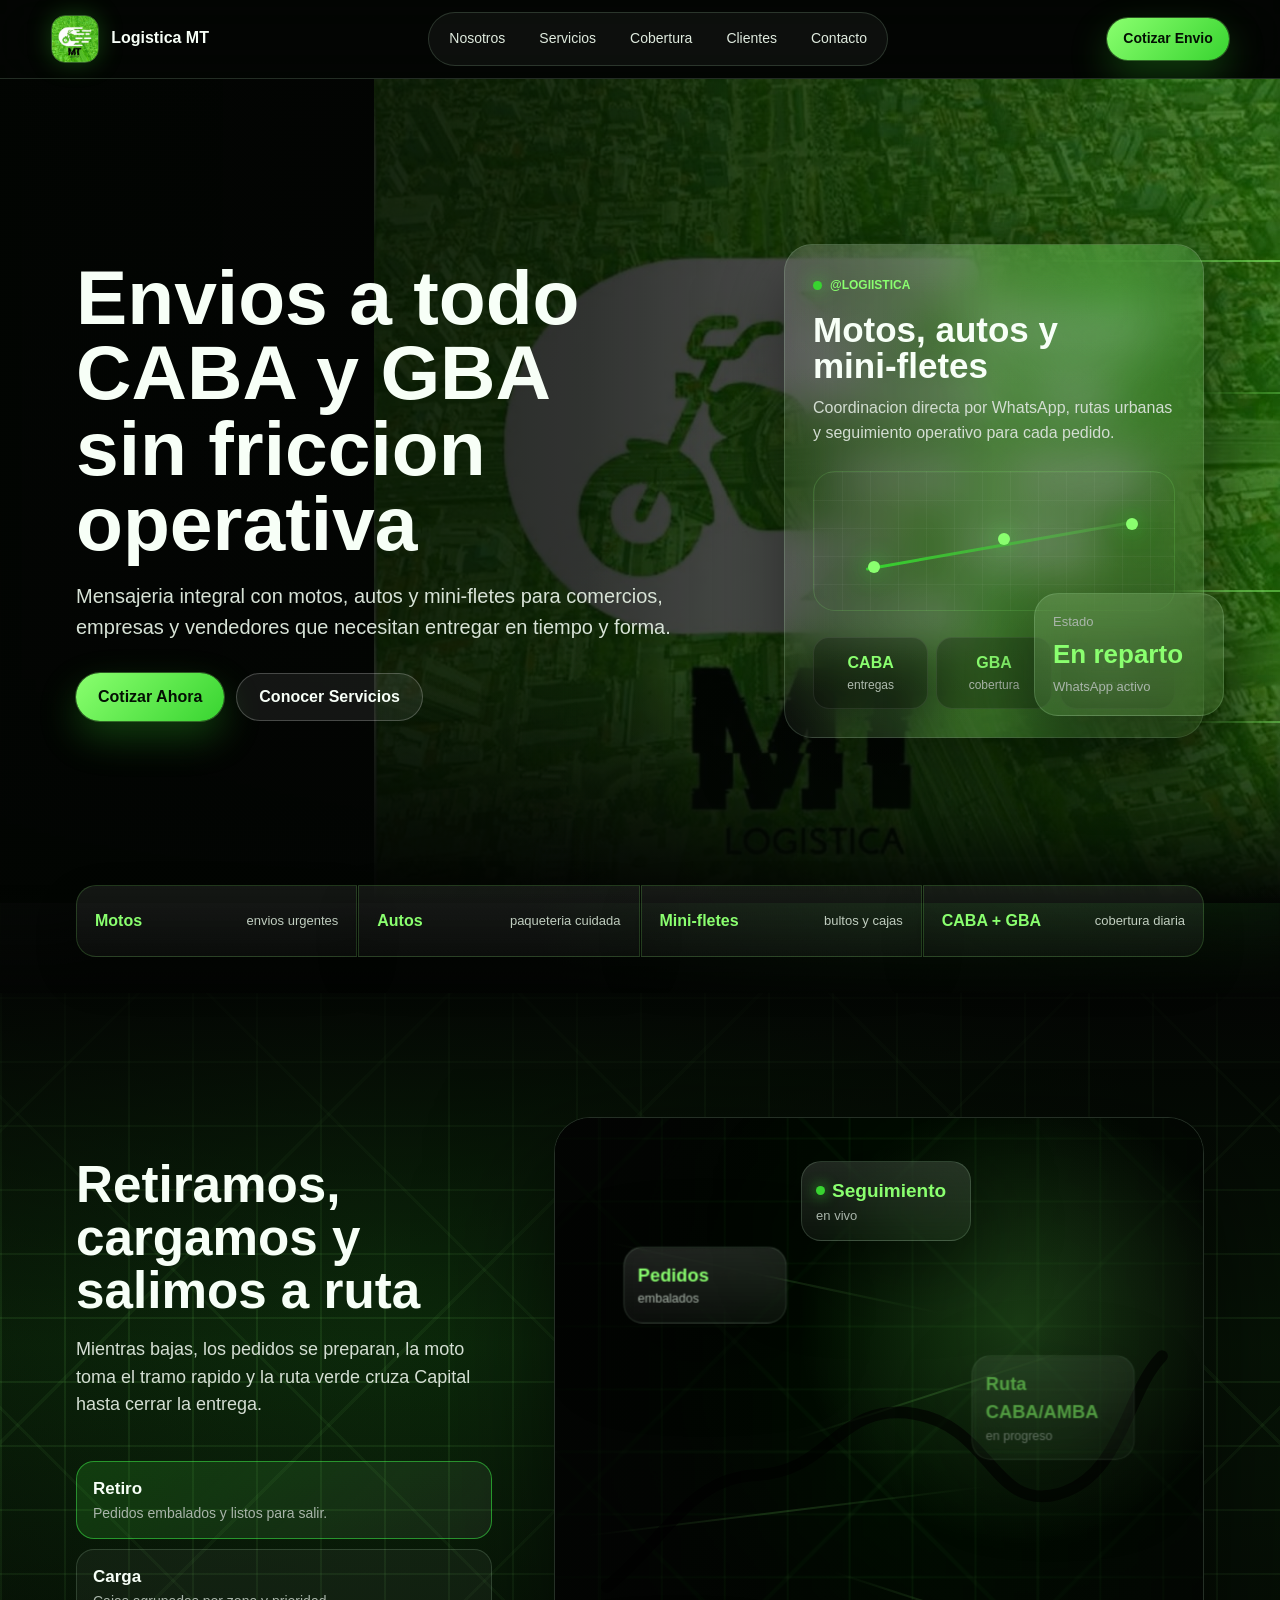
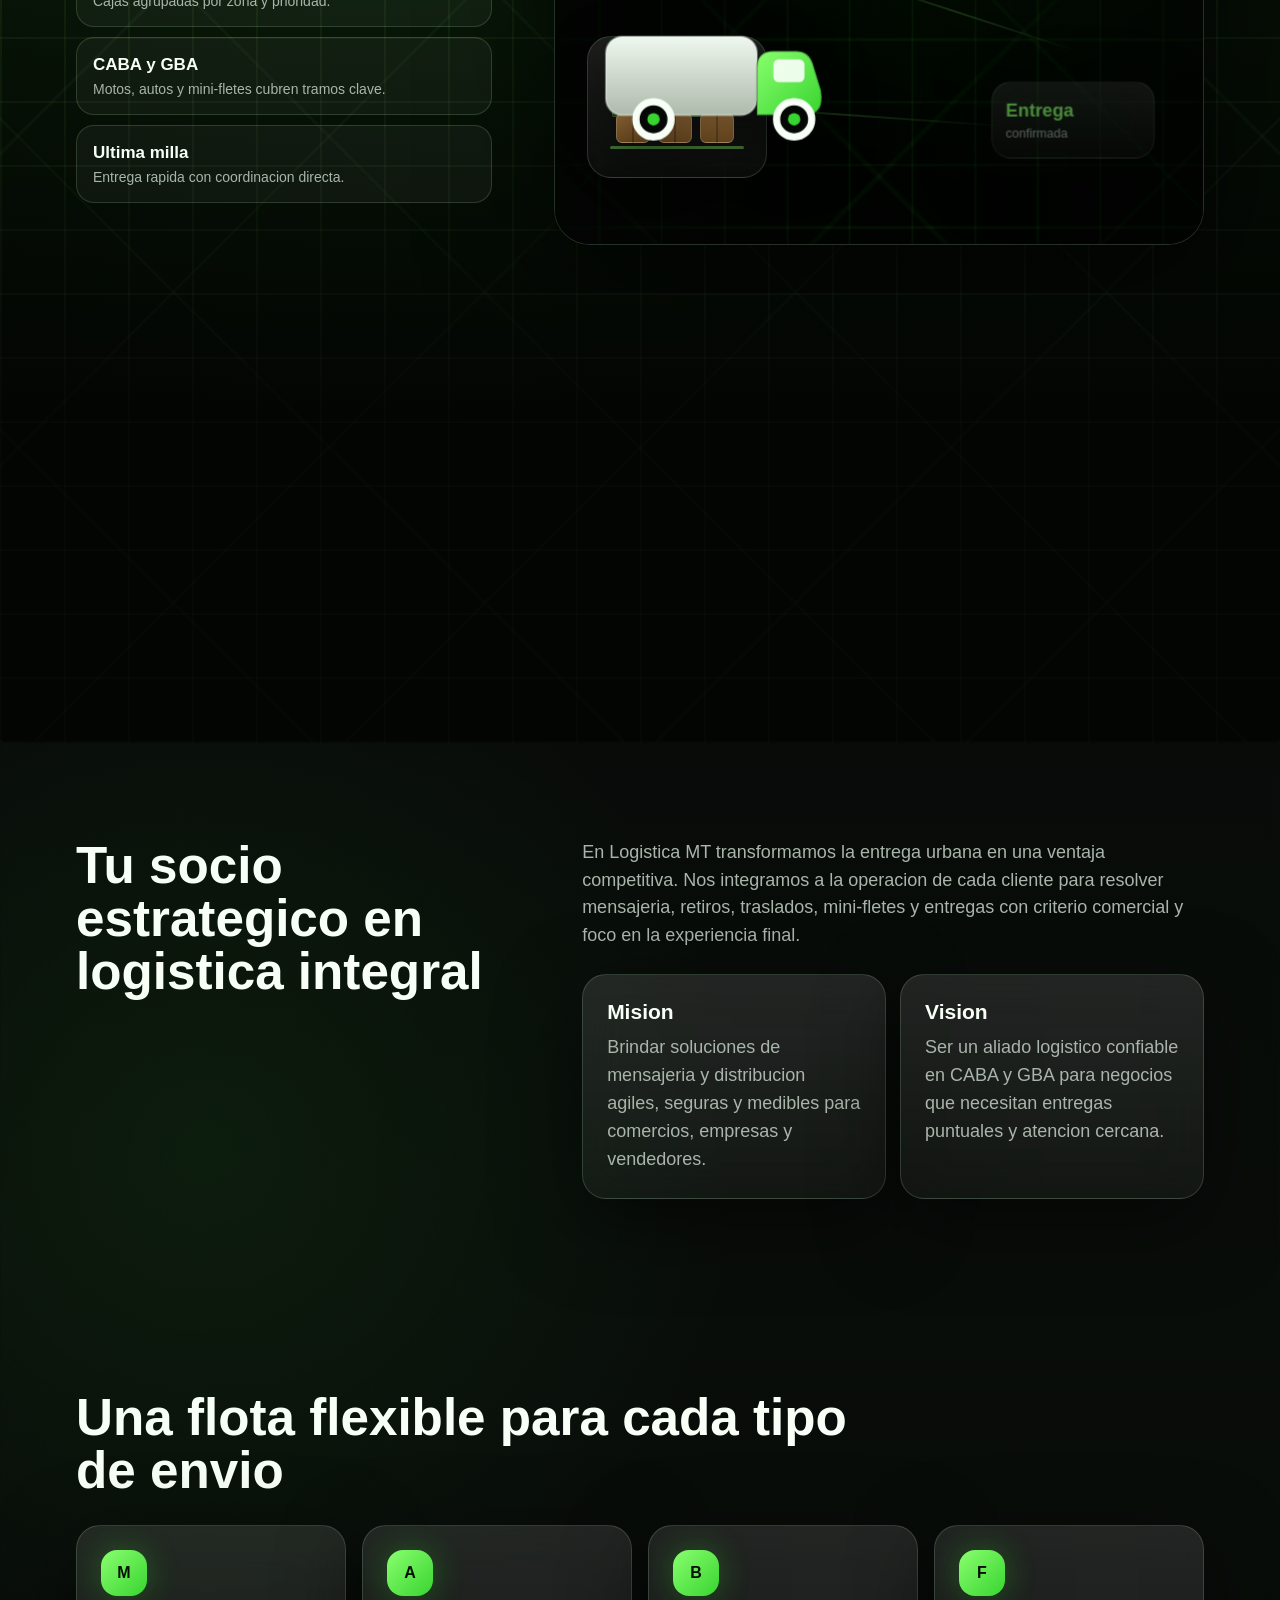
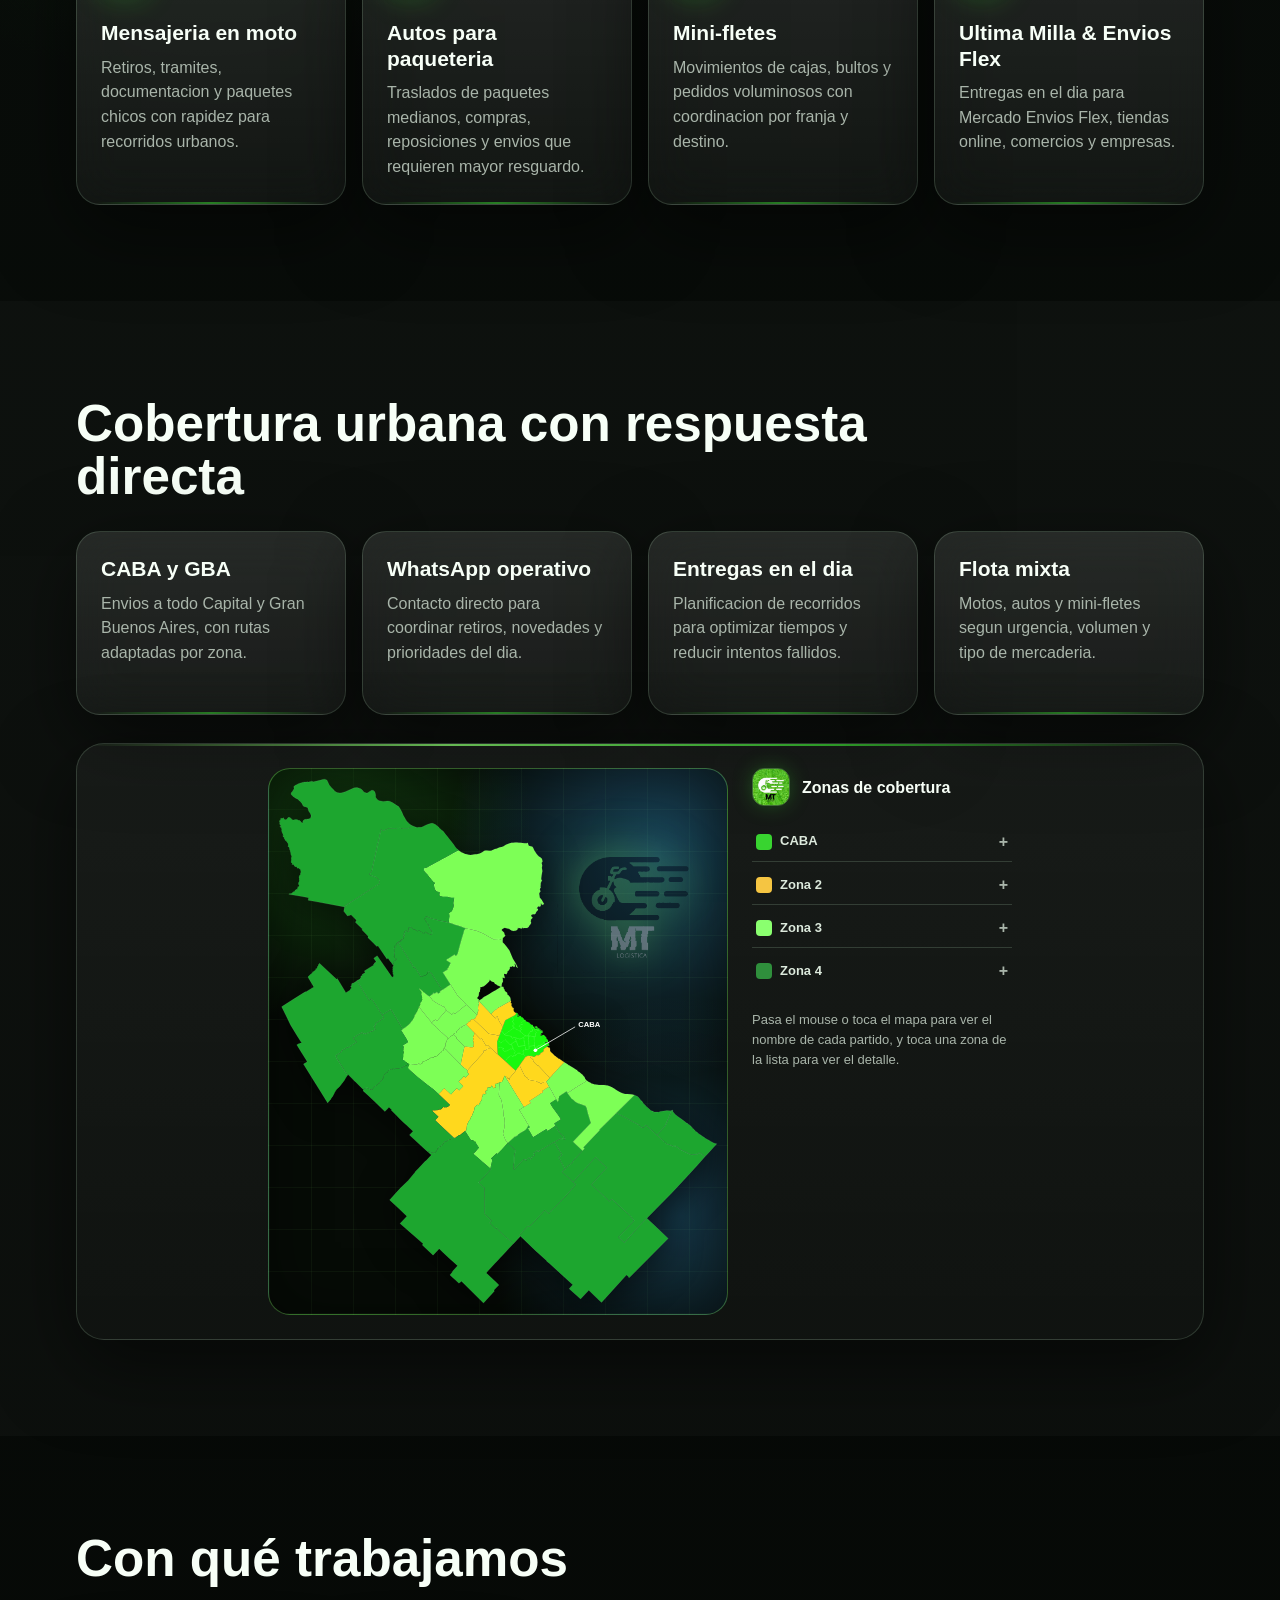
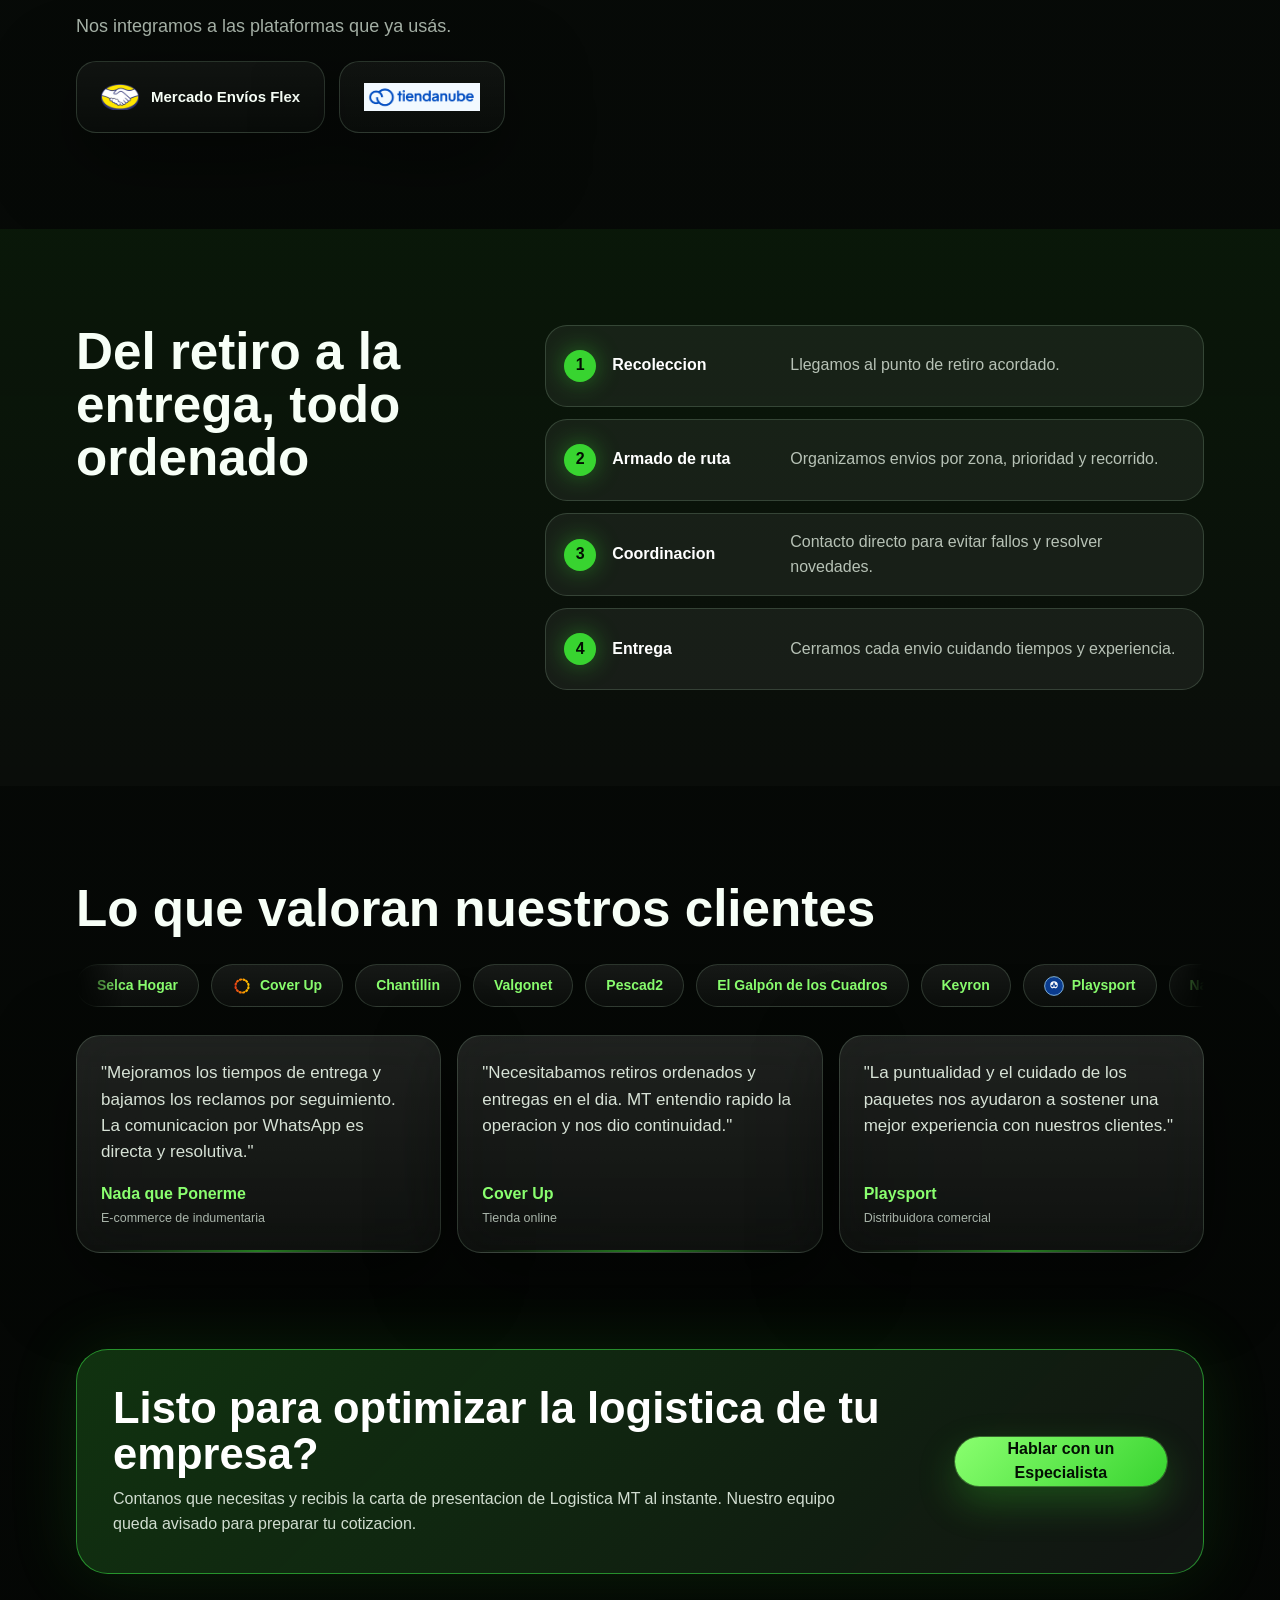
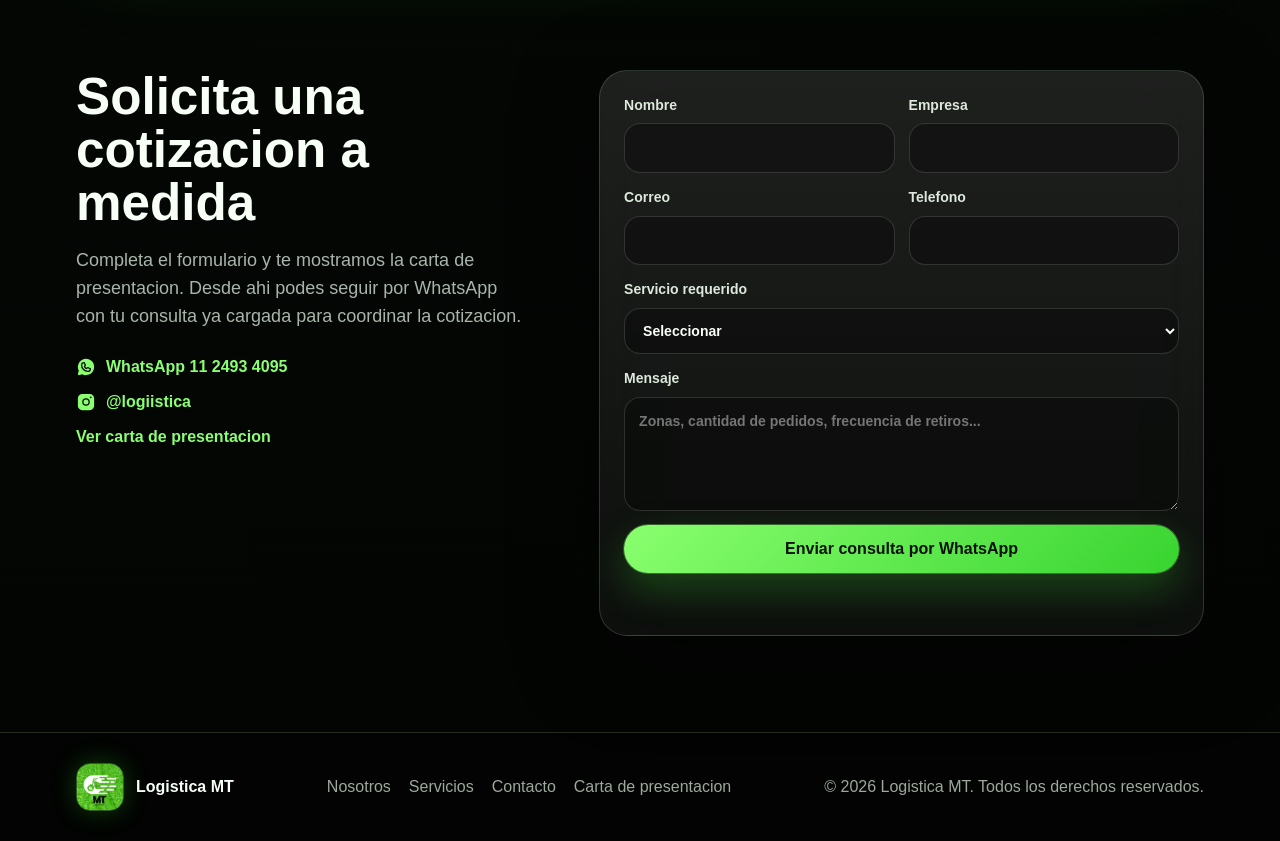
==== commit f451bf80: "Mejorar colores del mapa, marca de agua mas visible y menos espacio en blanco en el PDF - Mapa (web)" ====
--- a/site/index.html
+++ b/site/index.html
@@ -5,7 +5,7 @@
   <meta name="viewport" content="width=device-width, initial-scale=1">
   <title>Logistica MT | Envios en moto, autos y mini-fletes</title>
   <meta name="description" content="Mensajeria integral en CABA y GBA. Envios en moto, autos, mini-fletes y ultima milla para comercios y empresas.">
-  <link rel="stylesheet" href="styles.css?v=17">
+  <link rel="stylesheet" href="styles.css?v=18">
 </head>
 <body>
   <div class="site-glow" aria-hidden="true"></div>
@@ -433,7 +433,7 @@
     </div>
   </div>
 
-  <script src="config.js?v=17"></script>
-  <script src="script.js?v=17"></script>
+  <script src="config.js?v=18"></script>
+  <script src="script.js?v=18"></script>
 </body>
 </html>
--- a/site/styles.css
+++ b/site/styles.css
@@ -1119,25 +1119,24 @@
   min-width: 0;
   border-radius: 22px;
   overflow: hidden;
-  border: 1px solid rgba(138, 255, 111, .18);
+  border: 1px solid rgba(138, 255, 111, .3);
   background:
-    radial-gradient(ellipse 75% 65% at 85% 18%, rgba(58, 150, 220, .24), transparent 55%),
-    radial-gradient(ellipse 65% 60% at 90% 80%, rgba(58, 150, 220, .17), transparent 60%),
-    radial-gradient(ellipse 65% 55% at 16% 12%, rgba(56, 212, 48, .14), transparent 60%),
-    repeating-linear-gradient(0deg, rgba(138, 255, 111, .035) 0 1px, transparent 1px 42px),
-    repeating-linear-gradient(90deg, rgba(138, 255, 111, .035) 0 1px, transparent 1px 42px),
-    #050805;
-  box-shadow: inset 0 0 60px rgba(0, 0, 0, .55);
+    radial-gradient(ellipse 80% 70% at 85% 16%, rgba(58, 160, 230, .38), transparent 58%),
+    radial-gradient(ellipse 70% 65% at 90% 82%, rgba(58, 160, 230, .28), transparent 62%),
+    radial-gradient(ellipse 70% 60% at 14% 10%, rgba(56, 212, 48, .26), transparent 62%),
+    repeating-linear-gradient(0deg, rgba(138, 255, 111, .05) 0 1px, transparent 1px 42px),
+    repeating-linear-gradient(90deg, rgba(138, 255, 111, .05) 0 1px, transparent 1px 42px),
+    #060b06;
+  box-shadow: inset 0 0 60px rgba(0, 0, 0, .45);
 }
 
 .coverage-watermark {
   position: absolute;
-  top: 46%;
-  right: 24px;
-  width: 170px;
-  transform: translateY(-50%);
-  filter: invert(1);
-  opacity: .1;
+  top: 16%;
+  right: 20px;
+  width: 150px;
+  filter: invert(1) drop-shadow(0 0 16px rgba(138, 255, 111, .9)) drop-shadow(0 0 30px rgba(56, 212, 48, .6));
+  opacity: .32;
   pointer-events: none;
   z-index: 0;
 }
@@ -1151,11 +1150,11 @@
 }
 
 .land {
-  filter: drop-shadow(0 14px 34px rgba(0, 0, 0, .55));
+  filter: saturate(1.3) brightness(1.1) drop-shadow(0 14px 34px rgba(0, 0, 0, .55));
 }
 
 .area {
-  stroke: rgba(255, 255, 255, .14);
+  stroke: rgba(255, 255, 255, .16);
   stroke-width: 0.9;
   stroke-linejoin: round;
   cursor: pointer;
@@ -1173,7 +1172,7 @@
 .zone1 { fill: var(--green); }
 .zone2 { fill: #f5c542; }
 .zone3 { fill: var(--green-2); }
-.zone4 { fill: #1a5b1d; }
+.zone4 { fill: #2f8f3c; }
 
 .caba-label {
   fill: #ffffff;
@@ -1321,7 +1320,7 @@
 .zone-swatch.zone1 { background: var(--green); }
 .zone-swatch.zone2 { background: #f5c542; }
 .zone-swatch.zone3 { background: var(--green-2); }
-.zone-swatch.zone4 { background: #1a5b1d; }
+.zone-swatch.zone4 { background: #2f8f3c; }
 
 .process {
   display: grid;
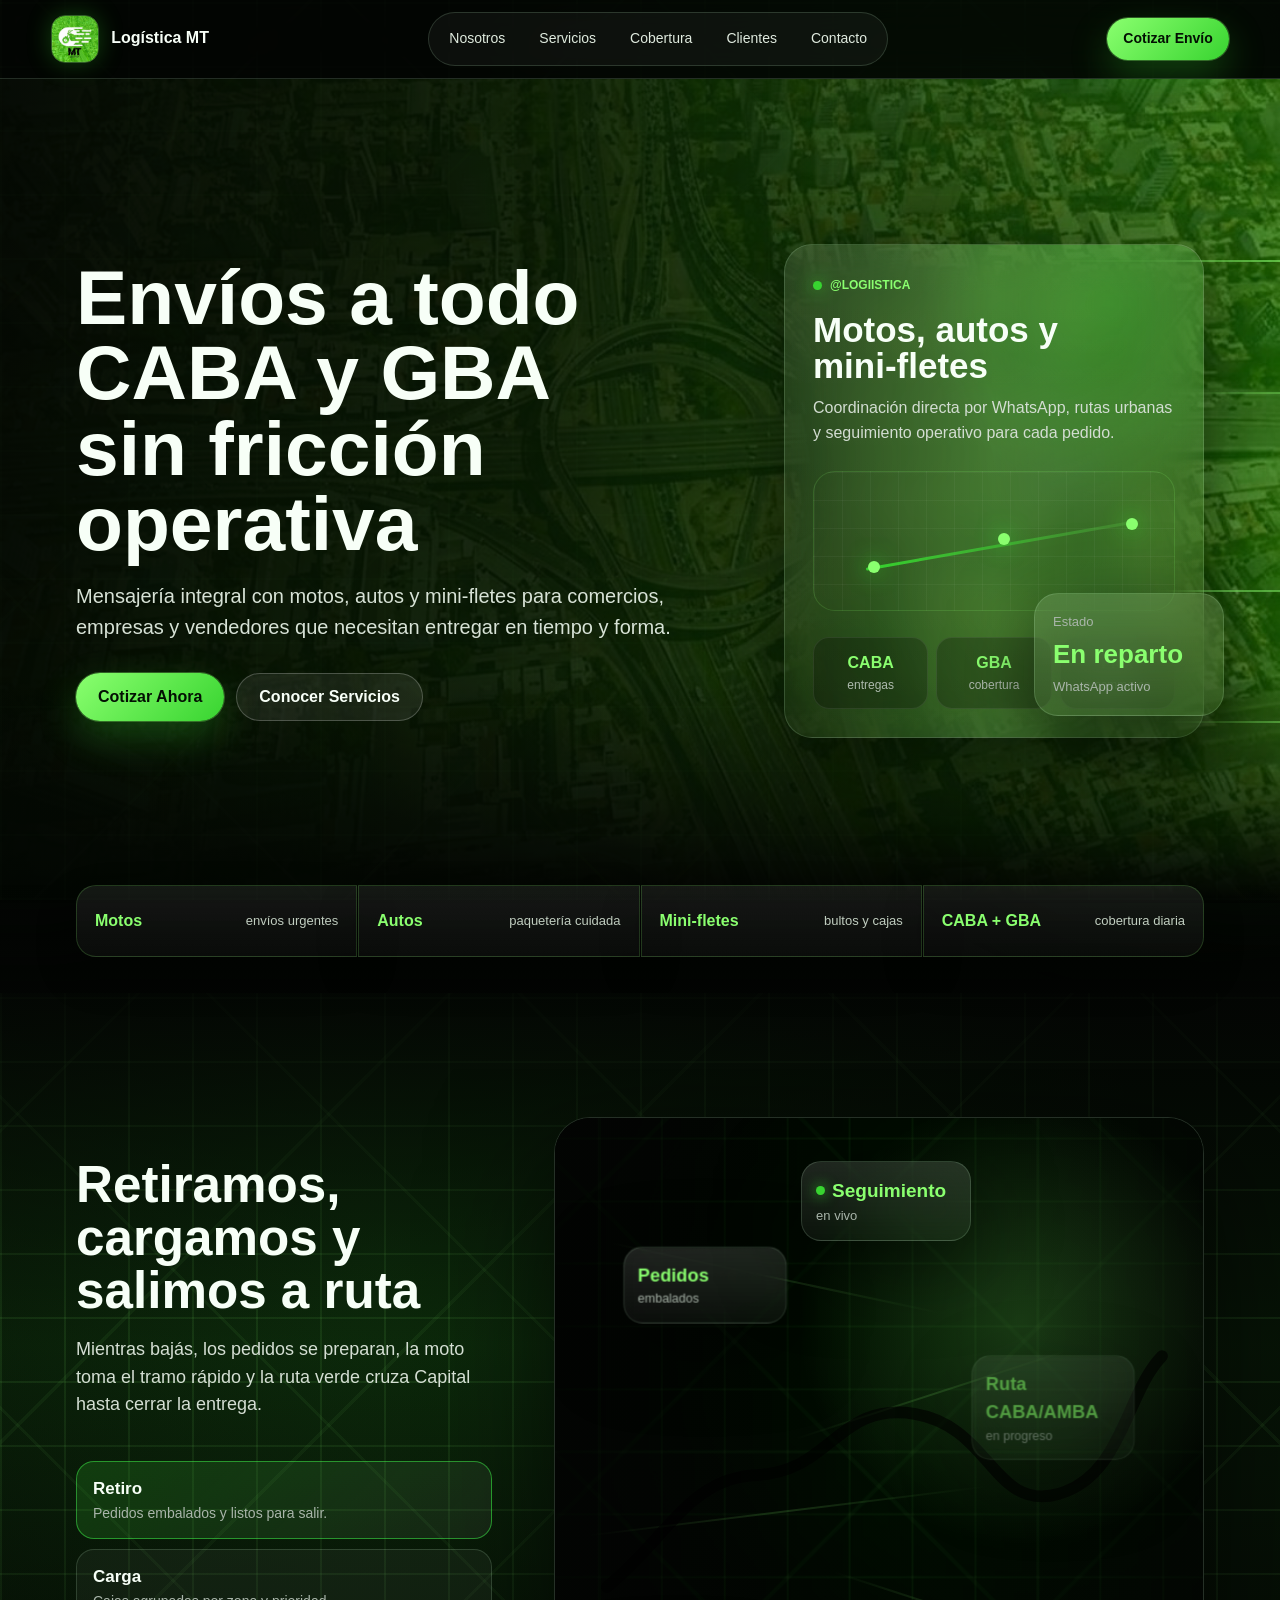
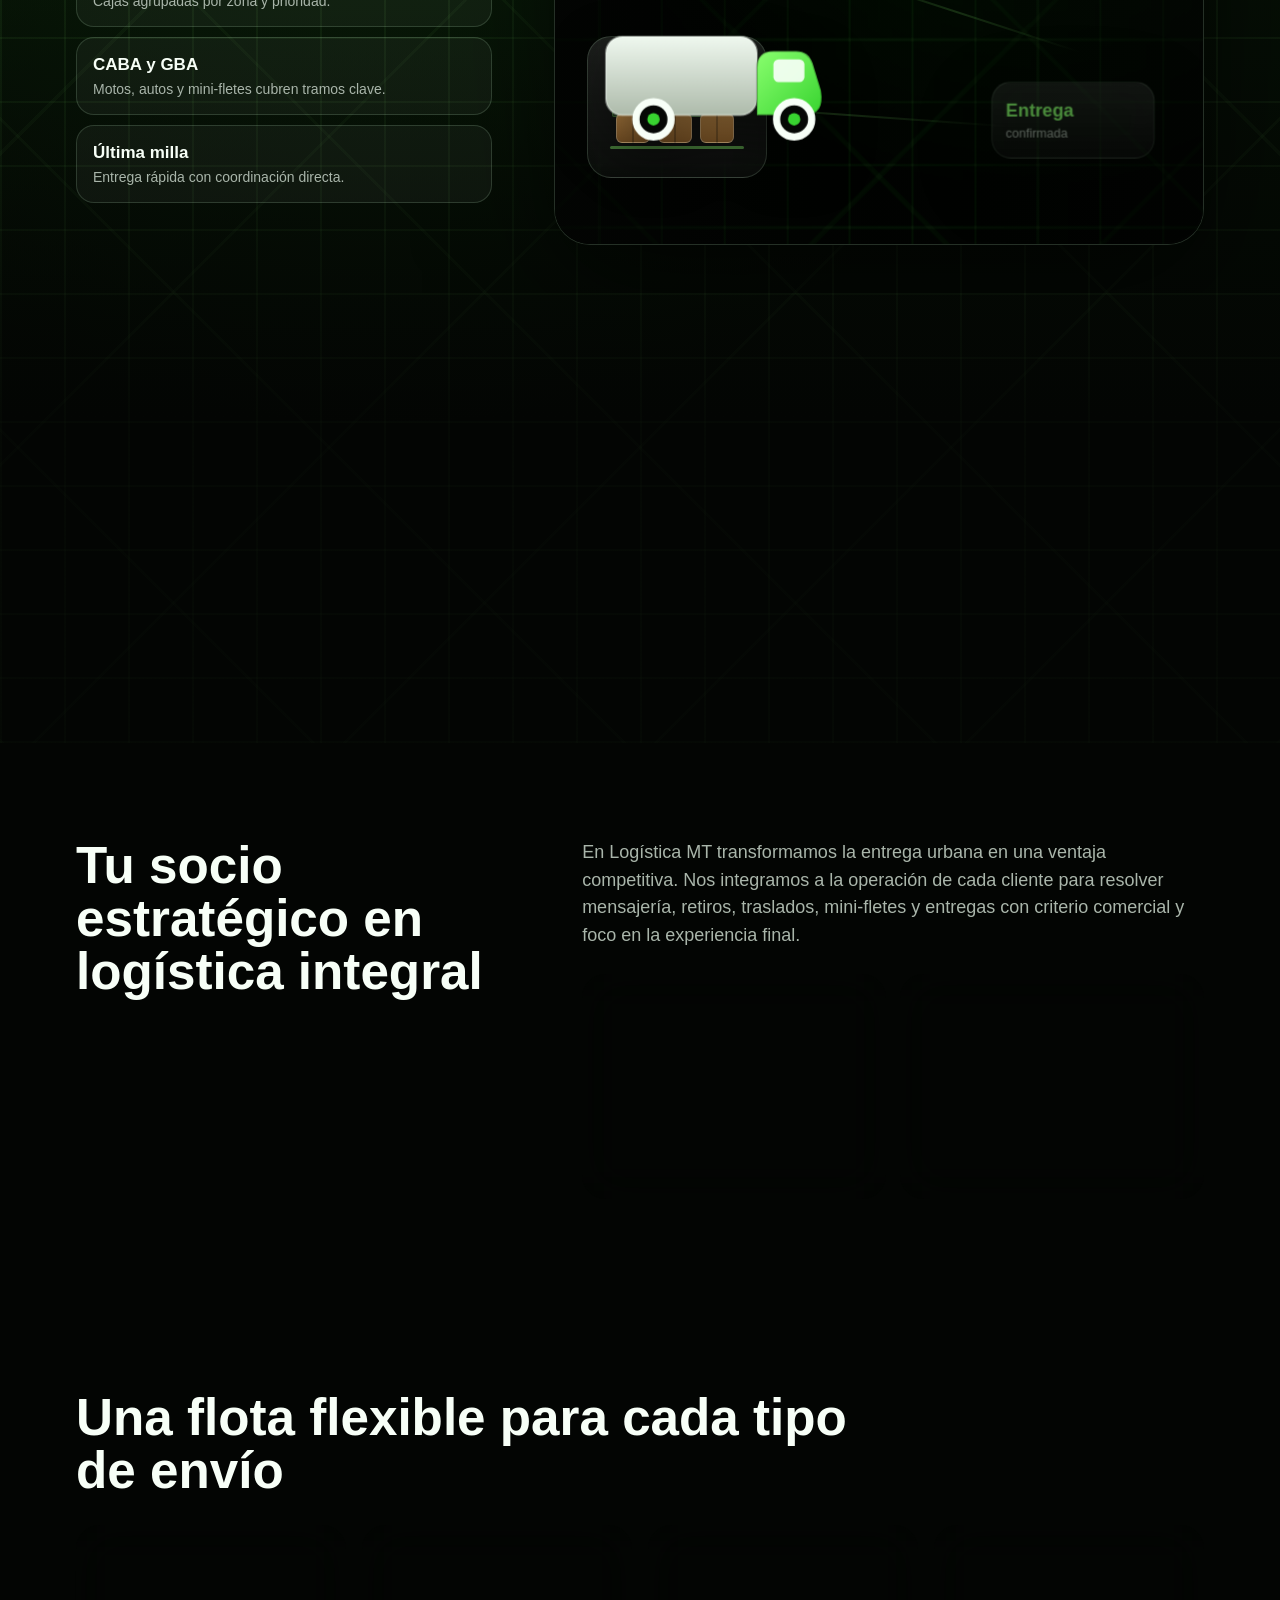
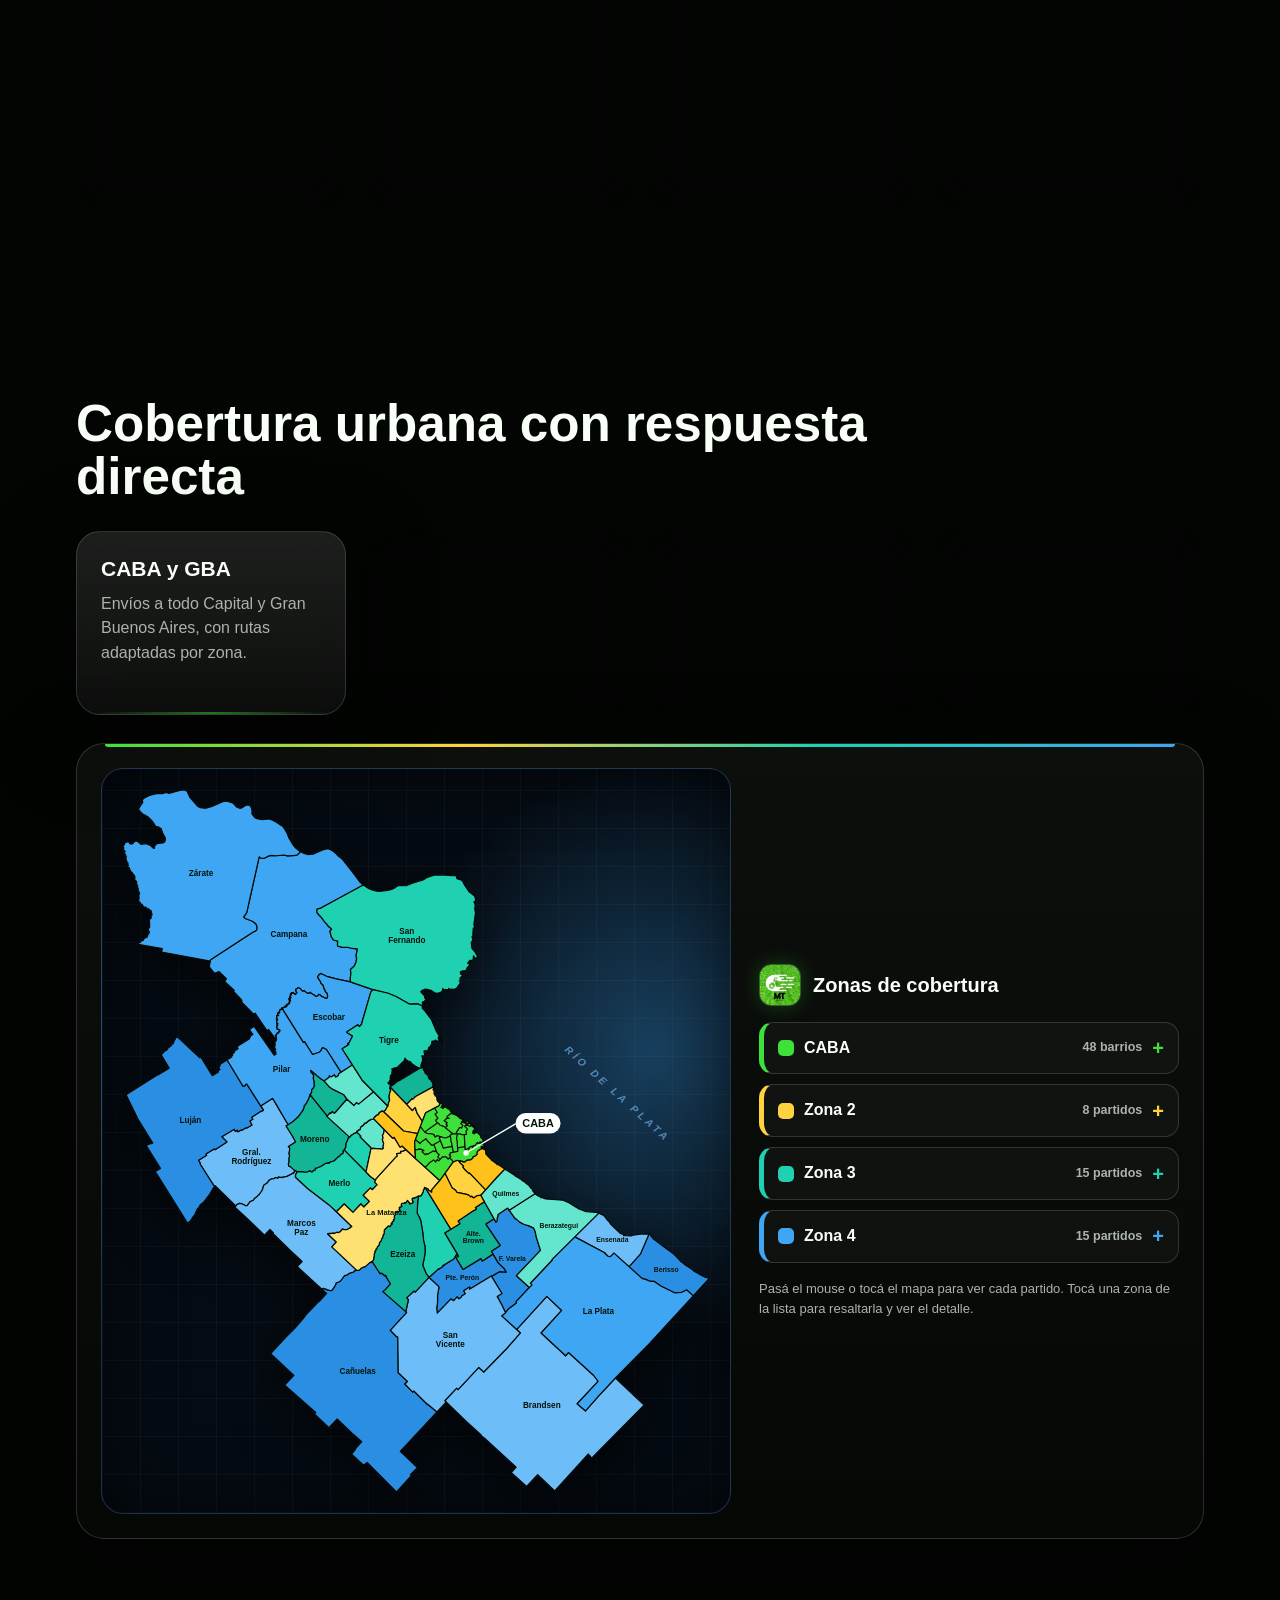
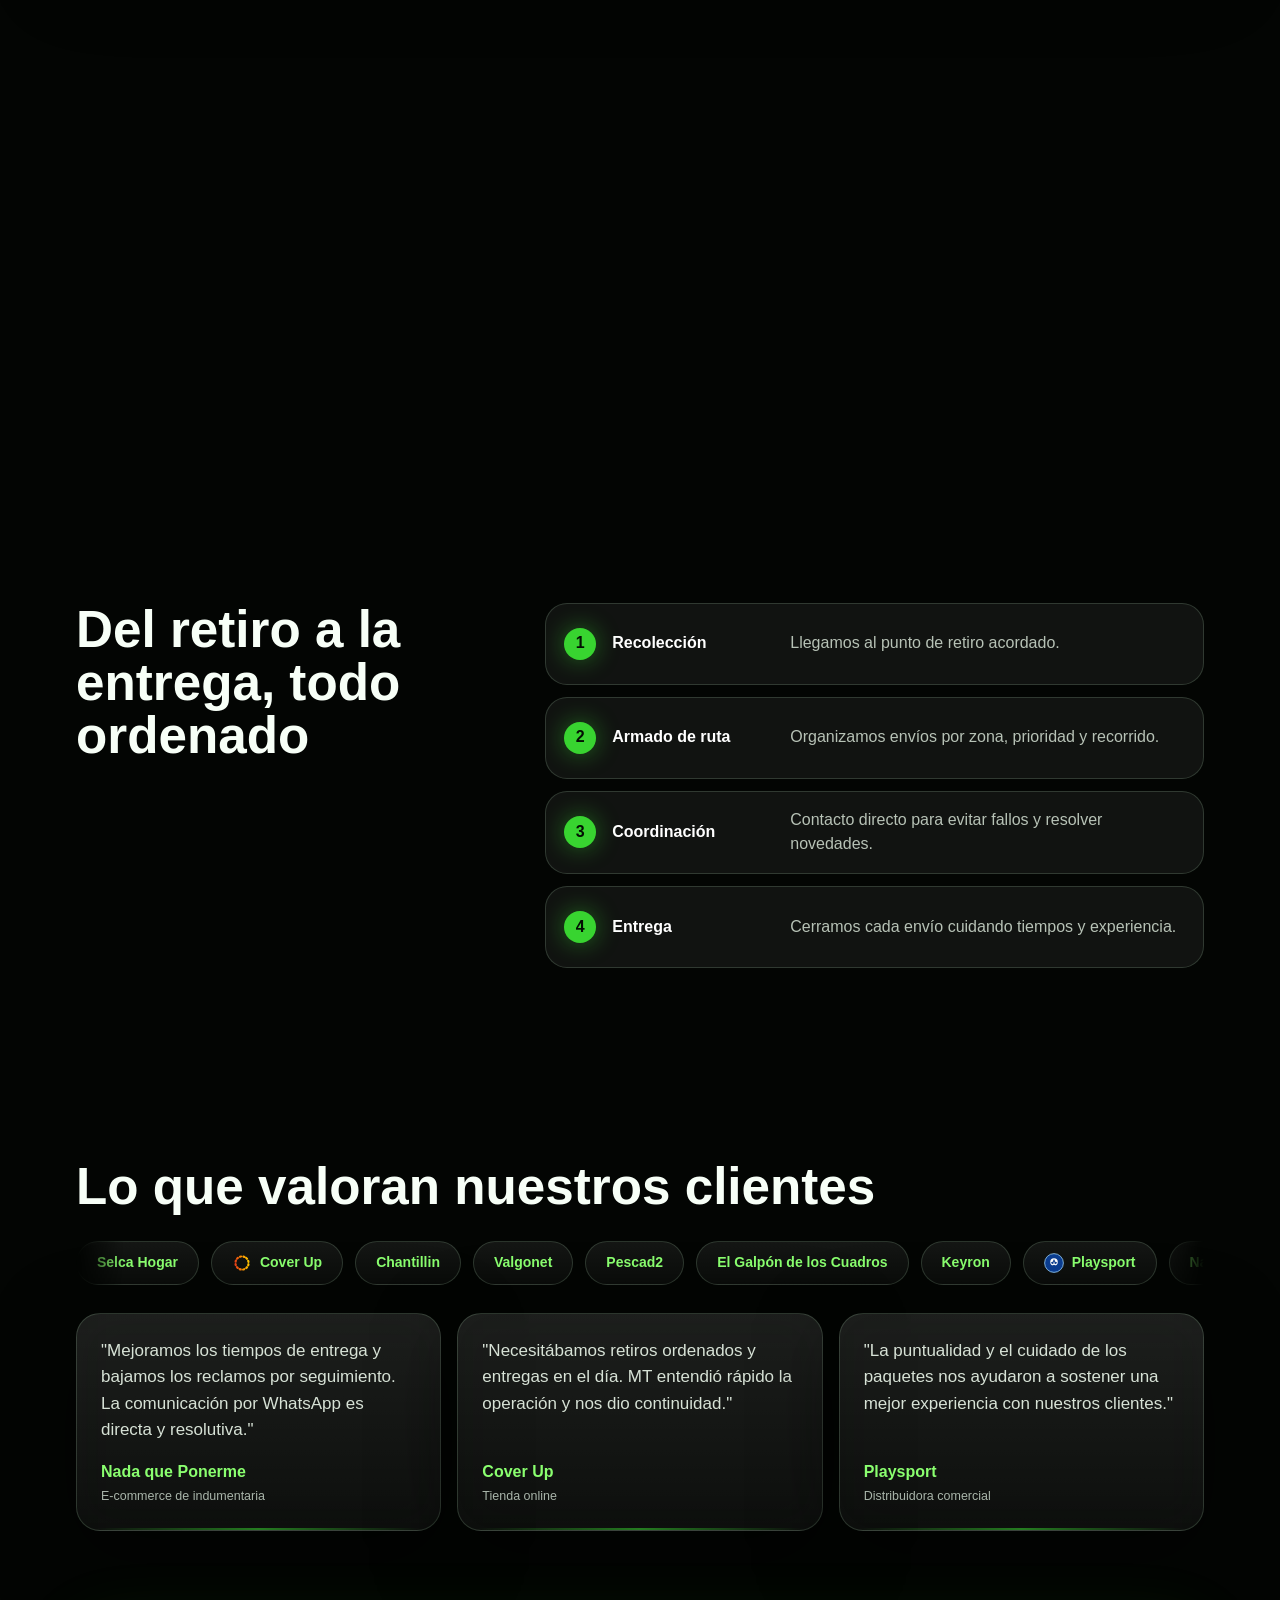
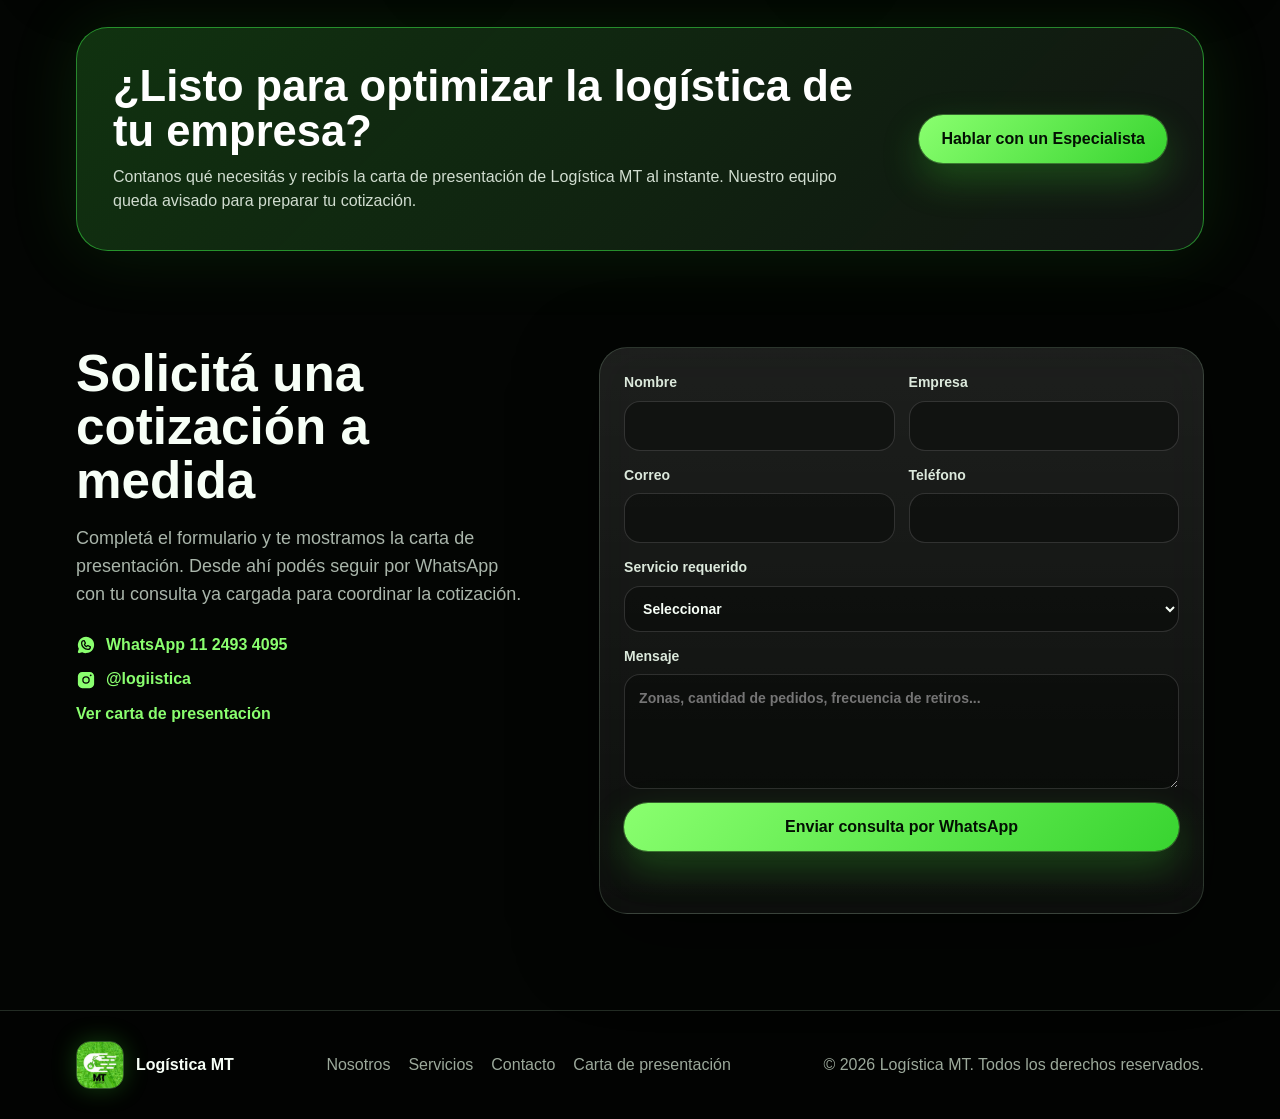
==== commit 56fe6ff4: "Rediseñar mapa de cobertura, carta de presentacion en A4 horizontal y pulido general del sitio - Map" ====
--- a/site/index.html
+++ b/site/index.html
@@ -3,26 +3,26 @@
 <head>
   <meta charset="utf-8">
   <meta name="viewport" content="width=device-width, initial-scale=1">
-  <title>Logistica MT | Envios en moto, autos y mini-fletes</title>
-  <meta name="description" content="Mensajeria integral en CABA y GBA. Envios en moto, autos, mini-fletes y ultima milla para comercios y empresas.">
-  <link rel="stylesheet" href="styles.css?v=18">
+  <title>Logística MT | Envíos en moto, autos y mini-fletes</title>
+  <meta name="description" content="Mensajería integral en CABA y GBA. Envíos en moto, autos, mini-fletes y última milla para comercios y empresas.">
+  <link rel="stylesheet" href="styles.css?v=21">
 </head>
 <body>
   <div class="site-glow" aria-hidden="true"></div>
 
   <header class="topbar">
-    <a class="brand" href="#inicio" aria-label="Logistica MT inicio">
-      <img src="assets/Logo MT.jpeg" alt="Logistica MT">
-      <span>Logistica MT</span>
+    <a class="brand" href="#inicio" aria-label="Logística MT inicio">
+      <img src="assets/Logo MT.jpeg" alt="Logística MT">
+      <span>Logística MT</span>
     </a>
-    <nav class="nav" aria-label="Navegacion principal">
+    <nav class="nav" aria-label="Navegación principal">
       <a href="#nosotros">Nosotros</a>
       <a href="#servicios">Servicios</a>
       <a href="#cobertura">Cobertura</a>
       <a href="#testimonios">Clientes</a>
       <a href="#contacto">Contacto</a>
     </nav>
-    <button class="btn btn-small btn-primary" data-open-form>Cotizar Envio</button>
+    <button class="btn btn-small btn-primary" data-open-form>Cotizar Envío</button>
   </header>
 
   <main id="inicio">
@@ -33,8 +33,8 @@
       </div>
 
       <div class="hero-content reveal">
-        <h1>Envios a todo<br>CABA y GBA<br>sin friccion<br>operativa</h1>
-        <p class="hero-copy">Mensajeria integral con motos, autos y mini-fletes para comercios, empresas y vendedores que necesitan entregar en tiempo y forma.</p>
+        <h1>Envíos a todo<br>CABA y GBA<br>sin fricción<br>operativa</h1>
+        <p class="hero-copy">Mensajería integral con motos, autos y mini-fletes para comercios, empresas y vendedores que necesitan entregar en tiempo y forma.</p>
         <div class="actions">
           <button class="btn btn-primary" data-open-form>Cotizar Ahora</button>
           <a class="btn btn-secondary" href="#servicios">Conocer Servicios</a>
@@ -45,7 +45,7 @@
         <div class="hero-panel" aria-label="Resumen operativo">
           <span class="panel-label">@logiistica</span>
           <strong>Motos, autos y<br>mini-fletes</strong>
-          <p>Coordinacion directa por WhatsApp, rutas urbanas y seguimiento operativo para cada pedido.</p>
+          <p>Coordinación directa por WhatsApp, rutas urbanas y seguimiento operativo para cada pedido.</p>
           <div class="route-map" aria-hidden="true">
             <i></i><i></i><i></i>
           </div>
@@ -63,18 +63,18 @@
       </div>
     </section>
 
-    <section class="highlights reveal" aria-label="Resumen rapido Logistica MT">
-      <a href="#servicios"><strong>Motos</strong><span>envios urgentes</span></a>
-      <a href="#servicios"><strong>Autos</strong><span>paqueteria cuidada</span></a>
+    <section class="highlights reveal" aria-label="Resumen rápido Logística MT">
+      <a href="#servicios"><strong>Motos</strong><span>envíos urgentes</span></a>
+      <a href="#servicios"><strong>Autos</strong><span>paquetería cuidada</span></a>
       <a href="#servicios"><strong>Mini-fletes</strong><span>bultos y cajas</span></a>
       <a href="#cobertura"><strong>CABA + GBA</strong><span>cobertura diaria</span></a>
     </section>
 
-    <section class="operation-cinema" id="recorrido" aria-label="Operacion animada Logistica MT">
+    <section class="operation-cinema" id="recorrido" aria-label="Operación animada Logística MT">
       <div class="cinema-sticky">
         <div class="cinema-copy">
           <h2>Retiramos, cargamos y salimos a ruta</h2>
-          <p>Mientras bajas, los pedidos se preparan, la moto toma el tramo rapido y la ruta verde cruza Capital hasta cerrar la entrega.</p>
+          <p>Mientras bajás, los pedidos se preparan, la moto toma el tramo rápido y la ruta verde cruza Capital hasta cerrar la entrega.</p>
           <div class="cinema-checkpoints">
             <article>
               <strong>Retiro</strong>
@@ -89,8 +89,8 @@
               <span>Motos, autos y mini-fletes cubren tramos clave.</span>
             </article>
             <article>
-              <strong>Ultima milla</strong>
-              <span>Entrega rapida con coordinacion directa.</span>
+              <strong>Última milla</strong>
+              <span>Entrega rápida con coordinación directa.</span>
             </article>
           </div>
         </div>
@@ -167,18 +167,18 @@
 
     <section class="section split reveal" id="nosotros">
       <div>
-        <h2>Tu socio estrategico en logistica integral</h2>
+        <h2>Tu socio estratégico en logística integral</h2>
       </div>
       <div>
-        <p>En Logistica MT transformamos la entrega urbana en una ventaja competitiva. Nos integramos a la operacion de cada cliente para resolver mensajeria, retiros, traslados, mini-fletes y entregas con criterio comercial y foco en la experiencia final.</p>
+        <p>En Logística MT transformamos la entrega urbana en una ventaja competitiva. Nos integramos a la operación de cada cliente para resolver mensajería, retiros, traslados, mini-fletes y entregas con criterio comercial y foco en la experiencia final.</p>
         <div class="mission-grid">
           <article class="reveal">
-            <h3>Mision</h3>
-            <p>Brindar soluciones de mensajeria y distribucion agiles, seguras y medibles para comercios, empresas y vendedores.</p>
+            <h3>Misión</h3>
+            <p>Brindar soluciones de mensajería y distribución ágiles, seguras y medibles para comercios, empresas y vendedores.</p>
           </article>
           <article class="reveal">
-            <h3>Vision</h3>
-            <p>Ser un aliado logistico confiable en CABA y GBA para negocios que necesitan entregas puntuales y atencion cercana.</p>
+            <h3>Visión</h3>
+            <p>Ser un aliado logístico confiable en CABA y GBA para negocios que necesitan entregas puntuales y atención cercana.</p>
           </article>
         </div>
       </div>
@@ -186,28 +186,28 @@
 
     <section class="section reveal" id="servicios">
       <div class="section-head">
-        <h2>Una flota flexible para cada tipo de envio</h2>
+        <h2>Una flota flexible para cada tipo de envío</h2>
       </div>
       <div class="cards service-grid">
         <article class="card reveal">
-          <span class="icon">M</span>
-          <h3>Mensajeria en moto</h3>
-          <p>Retiros, tramites, documentacion y paquetes chicos con rapidez para recorridos urbanos.</p>
+          <span class="icon" aria-hidden="true"><svg viewBox="0 0 24 24"><circle cx="5.5" cy="17" r="3.5"/><circle cx="18.5" cy="17" r="3.5"/><path d="M5.5 17l4-7h5l4 7M9.5 10L8 7H6M14.5 10l2-4H19"/></svg></span>
+          <h3>Mensajería en moto</h3>
+          <p>Retiros, trámites, documentación y paquetes chicos con rapidez para recorridos urbanos.</p>
         </article>
         <article class="card reveal">
-          <span class="icon">A</span>
-          <h3>Autos para paqueteria</h3>
-          <p>Traslados de paquetes medianos, compras, reposiciones y envios que requieren mayor resguardo.</p>
+          <span class="icon" aria-hidden="true"><svg viewBox="0 0 24 24"><path d="M3 13l2-5.5A2 2 0 0 1 6.9 6h10.2a2 2 0 0 1 1.9 1.5L21 13v5h-3v-2H6v2H3z"/><circle cx="7" cy="13.5" r="1"/><circle cx="17" cy="13.5" r="1"/></svg></span>
+          <h3>Autos para paquetería</h3>
+          <p>Traslados de paquetes medianos, compras, reposiciones y envíos que requieren mayor resguardo.</p>
         </article>
         <article class="card reveal">
-          <span class="icon">B</span>
+          <span class="icon" aria-hidden="true"><svg viewBox="0 0 24 24"><rect x="1" y="3" width="15" height="13"/><polygon points="16 8 20 8 23 11 23 16 16 16 16 8"/><circle cx="5.5" cy="18.5" r="2.5"/><circle cx="18.5" cy="18.5" r="2.5"/></svg></span>
           <h3>Mini-fletes</h3>
-          <p>Movimientos de cajas, bultos y pedidos voluminosos con coordinacion por franja y destino.</p>
+          <p>Movimientos de cajas, bultos y pedidos voluminosos con coordinación por franja y destino.</p>
         </article>
         <article class="card reveal">
-          <span class="icon">F</span>
-          <h3>Ultima Milla & Envios Flex</h3>
-          <p>Entregas en el dia para Mercado Envios Flex, tiendas online, comercios y empresas.</p>
+          <span class="icon" aria-hidden="true"><svg viewBox="0 0 24 24"><path d="M21 16V8a2 2 0 0 0-1-1.73l-7-4a2 2 0 0 0-2 0l-7 4A2 2 0 0 0 3 8v8a2 2 0 0 0 1 1.73l7 4a2 2 0 0 0 2 0l7-4A2 2 0 0 0 21 16z"/><polyline points="3.27 6.96 12 12.01 20.73 6.96"/><line x1="12" y1="22.08" x2="12" y2="12"/></svg></span>
+          <h3>Última Milla & Envíos Flex</h3>
+          <p>Entregas en el día para Mercado Envíos Flex, tiendas online, comercios y empresas.</p>
         </article>
       </div>
     </section>
@@ -217,57 +217,85 @@
         <h2>Cobertura urbana con respuesta directa</h2>
       </div>
       <div class="cards advantages">
-        <article class="card compact reveal"><h3>CABA y GBA</h3><p>Envios a todo Capital y Gran Buenos Aires, con rutas adaptadas por zona.</p></article>
-        <article class="card compact reveal"><h3>WhatsApp operativo</h3><p>Contacto directo para coordinar retiros, novedades y prioridades del dia.</p></article>
-        <article class="card compact reveal"><h3>Entregas en el dia</h3><p>Planificacion de recorridos para optimizar tiempos y reducir intentos fallidos.</p></article>
-        <article class="card compact reveal"><h3>Flota mixta</h3><p>Motos, autos y mini-fletes segun urgencia, volumen y tipo de mercaderia.</p></article>
+        <article class="card compact reveal"><h3>CABA y GBA</h3><p>Envíos a todo Capital y Gran Buenos Aires, con rutas adaptadas por zona.</p></article>
+        <article class="card compact reveal"><h3>WhatsApp operativo</h3><p>Contacto directo para coordinar retiros, novedades y prioridades del día.</p></article>
+        <article class="card compact reveal"><h3>Entregas en el día</h3><p>Planificación de recorridos para optimizar tiempos y reducir intentos fallidos.</p></article>
+        <article class="card compact reveal"><h3>Flota mixta</h3><p>Motos, autos y mini-fletes según urgencia, volumen y tipo de mercadería.</p></article>
       </div>
       <div class="coverage-map reveal">
         <div class="coverage-map-image">
-          <img class="coverage-watermark" src="assets/logo-watermark.png" alt="" aria-hidden="true" loading="lazy">
-          <svg class="coverage-svg" role="img" aria-label="Mapa interactivo de cobertura de Logistica MT en CABA y AMBA" viewBox="0 0 900.0 1069.6" xmlns="http://www.w3.org/2000/svg"><g class="land">
-<path class="area zone1" tabindex="0" data-name="CABA" data-zone="CABA" aria-label="CABA, CABA" d="M 503.00 543.10 L 502.83 543.13 L 502.61 543.17 L 502.27 543.23 L 502.16 543.25 L 501.49 543.36 L 500.81 543.48 L 500.08 543.61 L 499.97 543.63 L 499.30 543.75 L 498.80 543.84 L 498.34 543.92 L 497.54 544.06 L 496.79 544.20 L 496.30 544.28 L 495.13 544.49 L 494.52 544.60 L 493.71 544.75 L 492.88 544.90 L 492.68 544.93 L 492.11 545.04 L 491.74 545.10 L 491.63 545.13 L 491.31 545.18 L 491.15 545.21 L 490.55 545.32 L 489.98 545.42 L 489.76 544.85 L 489.71 544.71 L 489.46 544.08 L 489.41 543.95 L 489.41 543.95 L 489.41 543.95 L 489.30 543.69 L 489.01 542.96 L 488.74 542.31 L 488.70 542.24 L 488.69 542.23 L 488.41 541.49 L 488.30 541.22 L 488.16 540.84 L 487.89 540.13 L 487.62 539.41 L 487.33 538.64 L 487.02 537.80 L 486.98 537.71 L 486.73 537.05 L 486.51 536.45 L 486.35 536.03 L 486.07 535.28 L 485.85 534.74 L 485.80 534.65 L 485.54 534.02 L 485.31 533.45 L 485.27 533.36 L 485.00 532.69 L 484.70 531.96 L 484.41 531.25 L 484.14 530.59 L 484.25 530.51 L 484.43 530.35 L 484.71 530.12 L 484.75 530.09 L 485.29 529.64 L 485.74 529.27 L 485.82 529.21 L 486.20 528.90 L 486.36 528.75 L 486.57 528.82 L 487.37 529.07 L 487.76 529.19 L 487.91 529.24 L 488.20 529.33 L 488.71 529.49 L 489.20 529.65 L 489.26 529.67 L 489.53 529.75 L 489.75 529.82 L 490.02 529.90 L 490.26 529.98 L 490.28 529.98 L 490.29 529.99 L 490.42 530.03 L 490.46 530.04 L 490.68 530.11 L 491.18 530.26 L 491.30 530.30 L 492.36 530.62 L 492.78 530.74 L 493.08 530.58 L 493.36 530.46 L 493.87 530.30 L 494.49 530.10 L 494.57 530.08 L 495.22 529.87 L 495.29 529.84 L 495.88 529.65 L 495.98 529.61 L 496.43 529.46 L 496.47 529.45 L 496.84 529.23 L 497.12 529.05 L 497.53 528.80 L 497.54 528.79 L 497.60 528.75 L 497.60 528.75 L 497.60 528.75 L 497.62 528.74 L 497.71 528.69 L 497.83 528.62 L 498.50 528.23 L 498.60 528.17 L 498.69 528.11 L 499.25 527.78 L 499.27 527.76 L 499.55 527.59 L 500.08 528.39 L 500.50 529.04 L 500.95 529.68 L 500.98 530.38 L 501.01 530.83 L 501.01 530.94 L 501.03 531.32 L 501.05 531.45 L 501.08 531.92 L 501.11 532.37 L 501.13 532.85 L 501.13 532.98 L 501.17 533.39 L 501.18 533.47 L 501.23 534.39 L 501.26 534.82 L 501.29 535.74 L 501.69 535.52 L 501.71 535.62 L 501.93 536.85 L 502.04 537.44 L 502.04 537.44 L 502.06 537.55 L 502.18 538.27 L 502.20 538.38 L 502.20 538.40 L 502.31 539.07 L 502.38 539.49 L 502.43 539.81 L 502.46 539.96 L 502.62 540.94 L 502.63 541.03 L 502.75 541.73 L 502.78 541.91 L 502.85 542.29 L 502.87 542.38 L 502.89 542.49 L 502.97 542.92 L 503.00 543.10 Z M 530.73 512.32 L 530.74 512.32 L 532.08 512.17 L 532.32 512.14 L 533.71 511.99 L 533.73 512.01 L 535.20 513.16 L 535.24 513.20 L 532.86 513.46 L 532.25 513.53 L 533.38 514.31 L 536.75 514.00 L 536.96 513.98 L 537.21 513.95 L 537.21 514.15 L 537.21 514.31 L 537.21 515.02 L 536.72 515.08 L 536.36 515.12 L 536.29 515.13 L 534.80 515.31 L 534.66 515.32 L 535.50 516.08 L 538.08 515.83 L 538.14 515.82 L 538.17 516.24 L 538.22 516.91 L 538.17 516.91 L 536.73 517.06 L 536.27 517.11 L 536.12 517.12 L 536.20 517.92 L 536.20 517.92 L 538.24 517.74 L 538.29 518.27 L 538.29 518.29 L 538.30 518.35 L 538.14 518.49 L 537.95 518.52 L 537.58 518.60 L 537.56 518.61 L 537.13 518.71 L 534.22 519.38 L 533.88 519.46 L 533.88 519.51 L 533.88 519.70 L 534.13 519.93 L 534.19 519.98 L 534.58 520.10 L 534.64 520.12 L 535.73 522.16 L 535.71 522.17 L 535.45 522.29 L 535.42 522.30 L 534.87 521.33 L 534.82 521.23 L 534.27 520.34 L 534.14 520.41 L 534.58 521.35 L 534.37 521.49 L 533.96 520.76 L 533.82 520.79 L 534.15 521.59 L 533.18 522.11 L 533.80 524.24 L 533.86 524.23 L 535.79 524.10 L 535.89 524.00 L 535.83 523.60 L 535.63 523.03 L 535.71 523.00 L 535.85 522.94 L 535.91 523.20 L 536.18 523.69 L 536.21 523.69 L 536.43 523.69 L 536.84 523.46 L 537.31 523.29 L 537.66 523.03 L 537.87 522.68 L 539.54 522.58 L 539.75 522.60 L 539.88 522.60 L 539.89 522.61 L 540.02 522.71 L 540.27 522.91 L 540.51 523.10 L 540.55 523.13 L 540.75 523.29 L 541.00 523.46 L 541.05 523.49 L 541.28 523.64 L 541.43 523.74 L 541.45 523.77 L 541.48 523.83 L 541.78 524.43 L 541.98 524.76 L 542.39 525.28 L 542.95 525.75 L 543.30 526.03 L 543.80 526.29 L 543.83 526.31 L 544.02 526.41 L 544.11 526.48 L 544.11 526.49 L 544.17 526.53 L 544.62 526.91 L 544.82 527.45 L 545.03 528.42 L 545.19 529.39 L 545.09 530.10 L 545.48 530.34 L 545.57 530.40 L 545.62 530.44 L 546.55 531.14 L 547.12 531.63 L 547.22 531.71 L 547.27 531.76 L 547.38 531.87 L 547.72 532.23 L 548.15 533.25 L 548.16 533.28 L 548.18 533.34 L 548.20 533.43 L 548.44 534.78 L 548.59 536.10 L 548.59 536.11 L 548.59 536.11 L 548.42 536.22 L 547.91 536.55 L 547.51 536.68 L 546.53 536.98 L 546.25 536.96 L 545.73 536.91 L 543.78 536.45 L 542.88 537.03 L 542.72 537.73 L 542.30 538.12 L 542.42 538.15 L 542.45 538.21 L 542.50 538.23 L 542.40 538.30 L 542.33 538.35 L 542.26 538.40 L 542.11 538.40 L 541.93 538.35 L 541.92 538.34 L 541.86 538.49 L 541.83 538.49 L 541.74 538.48 L 541.73 538.48 L 541.73 538.48 L 541.73 538.48 L 541.68 538.40 L 541.65 538.34 L 541.42 538.26 L 541.22 538.39 L 541.13 538.45 L 541.04 538.30 L 540.57 538.35 L 540.54 538.28 L 540.39 537.89 L 540.22 537.44 L 540.12 537.13 L 540.00 537.30 L 539.94 537.37 L 539.88 537.41 L 539.72 537.62 L 539.52 537.88 L 539.33 538.13 L 539.18 538.32 L 538.98 538.57 L 538.67 538.98 L 538.64 539.01 L 538.61 539.06 L 538.56 539.12 L 538.40 539.32 L 538.03 539.78 L 537.89 539.95 L 537.87 539.98 L 537.64 540.27 L 537.37 540.62 L 537.31 540.69 L 537.16 540.89 L 537.10 540.98 L 537.03 541.07 L 537.02 541.08 L 536.98 541.13 L 536.85 541.30 L 536.65 541.57 L 536.65 541.57 L 536.60 541.64 L 536.51 541.75 L 536.45 541.83 L 536.45 541.83 L 536.39 541.91 L 536.21 541.90 L 534.62 541.95 L 533.84 541.95 L 533.84 542.13 L 533.84 543.10 L 533.84 543.17 L 533.85 543.19 L 533.78 543.22 L 533.07 543.94 L 532.97 544.06 L 532.54 544.56 L 532.43 544.69 L 532.41 544.50 L 532.40 544.39 L 532.40 544.37 L 532.40 544.26 L 532.36 543.81 L 532.30 543.15 L 532.28 542.99 L 532.27 542.88 L 532.27 542.88 L 532.19 542.88 L 531.87 542.90 L 531.44 542.93 L 531.32 542.94 L 530.87 542.96 L 530.86 542.96 L 530.75 542.96 L 530.38 542.97 L 529.85 543.29 L 529.55 543.49 L 529.31 543.65 L 528.73 544.04 L 528.62 544.13 L 528.28 544.39 L 528.20 544.45 L 528.03 544.59 L 528.08 544.73 L 528.25 545.32 L 528.25 545.32 L 528.25 545.33 L 528.25 545.33 L 528.25 545.34 L 527.99 545.90 L 527.81 546.31 L 527.78 546.39 L 527.79 546.42 L 527.75 546.47 L 527.72 546.52 L 527.48 546.69 L 527.47 546.76 L 527.46 546.95 L 526.87 546.97 L 526.86 546.51 L 526.84 546.02 L 526.83 545.58 L 526.83 545.55 L 526.79 545.58 L 526.62 545.74 L 526.15 546.09 L 525.75 546.43 L 525.44 546.54 L 524.69 546.81 L 524.11 547.02 L 523.72 547.15 L 523.53 547.21 L 523.52 547.22 L 523.05 547.38 L 523.04 547.38 L 522.93 547.41 L 522.54 547.52 L 522.10 547.64 L 522.01 546.71 L 521.99 546.55 L 521.94 545.99 L 521.87 545.34 L 521.82 544.77 L 521.80 544.58 L 521.73 543.87 L 521.67 543.26 L 521.66 543.13 L 521.65 542.87 L 521.63 542.68 L 521.59 541.97 L 521.55 541.37 L 521.53 541.18 L 521.53 541.01 L 521.52 540.90 L 521.52 540.82 L 521.50 540.38 L 521.47 539.63 L 521.44 538.98 L 521.44 538.98 L 521.43 538.78 L 521.41 538.07 L 521.39 537.47 L 521.41 536.65 L 521.42 535.98 L 521.41 535.90 L 521.41 535.78 L 521.41 535.57 L 521.40 535.40 L 521.40 535.26 L 521.40 535.24 L 521.39 534.86 L 521.39 534.71 L 521.39 534.70 L 521.37 534.06 L 521.36 533.96 L 521.36 533.83 L 521.35 533.33 L 521.35 533.33 L 521.35 533.33 L 521.34 533.22 L 521.34 533.08 L 521.31 532.62 L 521.30 532.48 L 521.26 531.81 L 521.26 531.81 L 521.26 531.73 L 521.22 530.98 L 521.21 530.89 L 521.18 530.22 L 521.17 530.12 L 521.13 529.49 L 521.13 529.39 L 521.09 528.72 L 521.03 527.90 L 520.93 527.24 L 520.92 527.16 L 520.84 526.49 L 520.83 526.40 L 520.75 525.66 L 521.47 525.61 L 521.51 525.61 L 521.56 525.61 L 522.21 525.55 L 522.46 525.53 L 522.49 525.53 L 522.56 525.53 L 522.60 525.52 L 523.26 525.48 L 523.27 525.48 L 523.35 525.47 L 523.36 525.47 L 523.93 525.44 L 523.89 524.87 L 523.89 524.87 L 523.88 524.79 L 523.87 524.73 L 523.82 524.09 L 523.83 524.01 L 523.83 523.93 L 523.79 523.30 L 523.79 523.30 L 523.78 523.17 L 523.78 523.17 L 523.76 523.05 L 523.72 522.54 L 523.71 522.48 L 523.70 522.41 L 523.70 522.41 L 523.56 521.32 L 523.38 520.59 L 523.36 520.57 L 523.40 520.53 L 523.40 520.53 L 523.90 520.01 L 524.42 519.38 L 524.93 518.75 L 525.51 518.04 L 525.60 517.92 L 525.60 517.92 L 525.59 517.92 L 525.55 517.89 L 525.38 517.76 L 525.17 517.58 L 525.01 517.21 L 525.01 517.21 L 524.97 517.10 L 524.91 516.97 L 524.88 516.89 L 524.74 516.57 L 524.59 516.34 L 524.46 516.16 L 524.46 516.16 L 524.40 516.07 L 524.30 515.93 L 524.16 515.75 L 524.05 515.60 L 523.88 515.41 L 523.64 515.17 L 523.42 514.97 L 523.29 514.86 L 523.15 514.75 L 523.13 514.73 L 523.10 514.71 L 523.00 514.64 L 522.92 514.59 L 522.84 514.54 L 522.78 514.49 L 522.72 514.46 L 522.62 514.39 L 522.55 514.34 L 522.49 514.31 L 522.40 514.25 L 522.32 514.20 L 522.27 514.17 L 522.19 514.11 L 522.06 514.03 L 522.00 513.99 L 521.96 513.97 L 521.93 513.95 L 521.91 513.94 L 521.87 513.91 L 521.80 513.87 L 521.76 513.84 L 521.74 513.83 L 521.71 513.81 L 521.68 513.79 L 521.67 513.78 L 521.61 513.74 L 521.60 513.74 L 521.58 513.73 L 521.55 513.72 L 521.52 513.70 L 521.48 513.69 L 521.43 513.67 L 521.43 513.67 L 521.42 513.67 L 521.42 513.67 L 521.65 513.26 L 521.66 513.24 L 522.08 512.49 L 522.34 512.02 L 522.36 511.99 L 522.46 511.99 L 522.55 511.99 L 523.13 511.97 L 523.20 511.97 L 523.55 511.96 L 523.91 511.94 L 524.08 511.94 L 524.10 511.95 L 524.10 511.95 L 524.11 511.95 L 524.17 511.97 L 524.23 511.98 L 524.32 512.00 L 524.41 512.00 L 524.52 512.00 L 524.58 512.01 L 524.64 512.02 L 524.76 512.02 L 524.87 512.02 L 525.10 512.00 L 525.19 511.99 L 525.20 511.99 L 525.29 511.98 L 525.38 511.98 L 525.47 511.99 L 525.57 512.00 L 525.66 512.02 L 525.75 512.04 L 525.84 512.07 L 525.92 512.10 L 526.03 512.15 L 527.62 513.24 L 529.14 513.14 L 529.54 513.11 L 530.09 513.47 L 530.69 512.57 L 530.73 512.32 Z M 530.73 512.32 L 530.69 512.57 L 530.09 513.47 L 529.54 513.11 L 529.14 513.14 L 527.62 513.24 L 526.03 512.15 L 525.92 512.10 L 525.84 512.07 L 525.75 512.04 L 525.66 512.02 L 525.57 512.00 L 525.47 511.99 L 525.38 511.98 L 525.29 511.98 L 525.20 511.99 L 525.19 511.99 L 525.10 512.00 L 524.87 512.02 L 524.76 512.02 L 524.64 512.02 L 524.58 512.01 L 524.52 512.00 L 524.41 512.00 L 524.32 512.00 L 524.23 511.98 L 524.17 511.97 L 524.11 511.95 L 524.10 511.95 L 524.10 511.95 L 524.08 511.94 L 523.91 511.94 L 523.55 511.96 L 523.20 511.97 L 523.13 511.97 L 522.55 511.99 L 522.46 511.99 L 522.36 511.99 L 522.34 512.02 L 522.08 512.49 L 521.66 513.24 L 521.65 513.26 L 521.42 513.67 L 521.42 513.67 L 521.43 513.67 L 521.43 513.67 L 521.48 513.69 L 521.52 513.70 L 521.55 513.72 L 521.58 513.73 L 521.60 513.74 L 521.61 513.74 L 521.67 513.78 L 521.68 513.79 L 521.71 513.81 L 521.74 513.83 L 521.76 513.84 L 521.80 513.87 L 521.87 513.91 L 521.91 513.94 L 521.93 513.95 L 521.96 513.97 L 522.00 513.99 L 522.06 514.03 L 522.19 514.11 L 522.27 514.17 L 522.32 514.20 L 522.40 514.25 L 522.49 514.31 L 522.55 514.34 L 522.62 514.39 L 522.72 514.46 L 522.78 514.49 L 522.84 514.54 L 522.92 514.59 L 523.00 514.64 L 523.10 514.71 L 523.13 514.73 L 523.15 514.75 L 523.29 514.86 L 523.42 514.97 L 523.64 515.17 L 523.88 515.41 L 524.05 515.60 L 524.16 515.75 L 524.30 515.93 L 524.40 516.07 L 524.46 516.16 L 524.46 516.16 L 524.59 516.34 L 524.74 516.57 L 524.88 516.89 L 524.91 516.97 L 524.97 517.10 L 525.01 517.21 L 525.01 517.21 L 525.17 517.58 L 525.38 517.76 L 525.55 517.89 L 525.59 517.92 L 525.60 517.92 L 525.60 517.92 L 525.51 518.04 L 524.93 518.75 L 524.42 519.38 L 523.90 520.01 L 523.40 520.53 L 523.40 520.53 L 523.36 520.57 L 523.38 520.59 L 523.56 521.32 L 523.70 522.41 L 523.70 522.41 L 523.71 522.48 L 523.72 522.54 L 523.76 523.05 L 523.78 523.17 L 523.78 523.17 L 523.79 523.30 L 523.79 523.30 L 523.83 523.93 L 523.83 524.01 L 523.82 524.09 L 523.87 524.73 L 523.88 524.79 L 523.89 524.87 L 523.89 524.87 L 523.93 525.44 L 523.36 525.47 L 523.35 525.47 L 523.27 525.48 L 523.26 525.48 L 522.60 525.52 L 522.56 525.53 L 522.49 525.53 L 522.46 525.53 L 522.21 525.55 L 521.56 525.61 L 521.51 525.61 L 521.47 525.61 L 520.75 525.66 L 520.67 525.66 L 519.98 525.68 L 519.83 525.69 L 519.81 525.69 L 519.23 525.70 L 518.80 525.71 L 518.51 525.72 L 517.74 525.74 L 517.71 525.74 L 517.68 525.73 L 517.08 525.65 L 516.79 525.61 L 516.48 525.56 L 516.48 525.56 L 516.40 525.55 L 516.27 525.53 L 515.99 525.49 L 515.74 525.33 L 515.71 525.31 L 515.42 525.12 L 515.23 525.00 L 515.13 524.94 L 515.09 524.91 L 514.67 524.64 L 514.56 524.64 L 514.48 524.64 L 514.11 524.64 L 513.95 524.64 L 513.56 524.64 L 512.81 524.66 L 512.76 524.66 L 512.54 524.66 L 512.46 524.67 L 512.09 524.67 L 511.64 524.67 L 510.79 524.62 L 510.75 524.61 L 510.72 524.61 L 510.70 524.61 L 510.23 524.59 L 510.09 524.58 L 509.36 524.55 L 508.82 524.53 L 508.81 524.53 L 508.64 524.52 L 508.90 523.79 L 509.15 523.08 L 509.37 522.45 L 509.49 522.10 L 509.94 521.47 L 510.28 520.99 L 510.50 520.69 L 510.54 520.63 L 510.57 520.58 L 511.17 519.74 L 511.75 518.91 L 511.87 518.70 L 512.06 518.39 L 512.09 518.33 L 512.22 518.11 L 512.30 517.96 L 512.68 517.31 L 512.77 517.15 L 512.82 517.06 L 513.04 516.69 L 513.32 516.20 L 513.68 515.57 L 513.80 515.35 L 514.23 515.34 L 514.93 515.34 L 515.97 515.33 L 516.02 515.33 L 516.33 515.56 L 516.33 515.56 L 516.40 515.62 L 516.45 515.65 L 516.75 515.99 L 517.07 515.46 L 517.42 514.88 L 517.37 514.87 L 518.03 513.59 L 518.11 513.46 L 518.65 512.53 L 518.74 512.37 L 518.84 512.19 L 518.80 512.15 L 518.71 512.08 L 518.18 511.66 L 518.14 511.63 L 517.78 511.34 L 517.77 511.33 L 517.54 511.18 L 517.10 510.92 L 517.07 510.90 L 516.77 510.69 L 516.69 510.63 L 516.44 510.42 L 516.39 510.38 L 516.17 510.16 L 515.92 509.79 L 515.77 509.58 L 515.65 509.41 L 515.72 509.32 L 515.77 509.25 L 515.97 509.01 L 516.12 508.76 L 516.69 507.96 L 516.75 507.88 L 516.80 507.82 L 516.88 507.72 L 517.08 507.44 L 517.10 507.41 L 517.19 507.28 L 517.23 507.13 L 517.23 507.02 L 517.22 506.89 L 517.20 506.78 L 517.14 506.64 L 516.98 506.37 L 516.97 506.35 L 516.97 506.35 L 517.38 506.68 L 517.38 506.68 L 517.42 506.71 L 517.56 506.79 L 517.67 506.86 L 517.72 506.89 L 517.90 507.02 L 519.55 508.16 L 519.76 508.24 L 520.02 508.23 L 520.02 508.23 L 520.55 508.18 L 520.60 508.18 L 520.82 508.19 L 520.82 508.19 L 521.16 508.18 L 521.33 508.37 L 522.01 508.87 L 523.45 509.93 L 524.64 510.81 L 524.76 510.79 L 525.63 510.69 L 525.68 510.65 L 525.69 510.64 L 526.02 510.33 L 526.12 510.24 L 524.23 508.90 L 524.23 508.90 L 523.10 508.09 L 522.75 507.88 L 521.86 507.33 L 521.87 506.72 L 521.88 506.60 L 521.90 506.53 L 521.99 506.29 L 522.35 506.25 L 524.58 505.96 L 526.74 505.68 L 526.80 505.80 L 526.86 505.91 L 527.00 506.47 L 527.07 506.77 L 527.07 506.77 L 527.17 507.35 L 527.17 507.38 L 527.18 507.39 L 527.44 507.60 L 528.43 508.40 L 528.44 508.41 L 528.51 508.47 L 528.45 508.47 L 526.03 508.76 L 525.79 508.79 L 525.65 508.81 L 525.54 508.82 L 525.65 508.90 L 526.64 509.57 L 526.68 509.60 L 529.82 509.32 L 532.40 511.15 L 532.48 511.21 L 532.41 511.22 L 531.82 511.32 L 529.63 511.70 L 529.47 511.73 L 529.45 511.73 L 529.54 511.77 L 530.13 512.04 L 530.69 512.30 L 530.73 512.32 Z M 520.75 525.66 L 520.83 526.40 L 520.84 526.49 L 520.92 527.16 L 520.93 527.24 L 521.03 527.90 L 521.09 528.72 L 521.13 529.39 L 521.13 529.49 L 521.17 530.12 L 521.18 530.22 L 521.21 530.89 L 521.22 530.98 L 521.26 531.73 L 521.26 531.81 L 521.26 531.81 L 521.30 532.48 L 521.31 532.62 L 521.34 533.08 L 521.34 533.22 L 521.35 533.33 L 521.35 533.33 L 521.35 533.33 L 521.36 533.83 L 521.36 533.96 L 521.37 534.06 L 521.39 534.70 L 521.39 534.71 L 521.39 534.86 L 521.40 535.24 L 521.40 535.26 L 521.40 535.40 L 521.41 535.57 L 521.41 535.78 L 521.41 535.90 L 521.42 535.98 L 521.41 536.65 L 521.39 537.47 L 521.41 538.07 L 521.43 538.78 L 521.44 538.98 L 521.44 538.98 L 521.47 539.63 L 521.50 540.38 L 521.52 540.82 L 521.52 540.90 L 521.53 541.01 L 521.53 541.18 L 521.55 541.37 L 521.59 541.97 L 521.63 542.68 L 521.65 542.87 L 521.66 543.13 L 521.67 543.26 L 521.15 543.27 L 521.08 543.28 L 520.60 543.39 L 520.03 543.51 L 519.48 543.63 L 518.75 543.79 L 518.71 543.79 L 518.68 543.80 L 517.86 543.98 L 517.82 543.99 L 517.78 544.00 L 517.18 544.08 L 517.09 544.10 L 516.60 544.16 L 516.46 544.18 L 516.39 544.19 L 515.79 544.27 L 515.18 544.36 L 514.18 544.49 L 514.08 544.51 L 513.62 544.57 L 513.50 544.59 L 512.65 544.70 L 512.09 544.87 L 512.01 544.90 L 511.95 544.91 L 511.86 544.94 L 511.77 544.97 L 511.52 545.04 L 511.36 545.09 L 511.28 545.11 L 510.96 545.21 L 510.86 545.24 L 510.83 544.51 L 510.81 544.14 L 510.78 543.47 L 510.76 543.11 L 510.76 543.00 L 510.75 542.78 L 510.71 541.91 L 510.69 541.81 L 510.68 541.68 L 510.63 541.18 L 510.57 540.57 L 510.72 540.53 L 510.56 539.83 L 510.51 539.84 L 510.46 539.05 L 510.41 538.37 L 510.41 538.25 L 510.39 537.54 L 510.38 537.41 L 510.35 536.49 L 510.32 535.73 L 510.29 534.89 L 510.16 534.44 L 510.05 534.08 L 509.99 533.93 L 509.92 533.77 L 509.69 533.25 L 509.45 532.73 L 509.39 531.87 L 509.37 531.53 L 509.35 531.11 L 509.64 530.93 L 509.73 530.57 L 509.74 530.51 L 509.88 529.79 L 510.00 529.15 L 510.10 528.65 L 510.10 528.63 L 510.12 528.53 L 510.23 527.95 L 510.32 527.49 L 510.43 526.91 L 510.59 526.11 L 510.60 526.05 L 510.61 525.96 L 510.68 525.44 L 510.79 524.62 L 511.64 524.67 L 512.09 524.67 L 512.46 524.67 L 512.54 524.66 L 512.76 524.66 L 512.81 524.66 L 513.56 524.64 L 513.95 524.64 L 514.11 524.64 L 514.48 524.64 L 514.56 524.64 L 514.67 524.64 L 515.09 524.91 L 515.13 524.94 L 515.23 525.00 L 515.42 525.12 L 515.71 525.31 L 515.74 525.33 L 515.99 525.49 L 516.27 525.53 L 516.40 525.55 L 516.48 525.56 L 516.48 525.56 L 516.79 525.61 L 517.08 525.65 L 517.68 525.73 L 517.71 525.74 L 517.74 525.74 L 518.51 525.72 L 518.80 525.71 L 519.23 525.70 L 519.81 525.69 L 519.83 525.69 L 519.98 525.68 L 520.67 525.66 L 520.75 525.66 Z M 542.42 538.15 L 542.49 538.17 L 542.50 538.18 L 542.57 538.20 L 542.61 538.20 L 542.64 538.21 L 543.46 538.43 L 544.05 538.14 L 544.33 537.99 L 544.71 537.81 L 545.67 537.81 L 545.94 537.94 L 546.13 538.03 L 546.15 538.04 L 546.14 538.05 L 545.58 538.50 L 545.57 538.51 L 544.83 538.62 L 544.86 539.27 L 544.87 539.32 L 545.12 539.78 L 545.19 539.91 L 545.34 540.00 L 545.57 540.14 L 545.83 539.52 L 546.12 539.52 L 546.30 539.52 L 546.31 539.52 L 546.73 537.96 L 546.82 537.65 L 548.87 537.42 L 549.44 537.85 L 550.02 538.62 L 550.37 539.64 L 550.06 539.99 L 549.86 540.22 L 548.71 540.14 L 548.75 540.32 L 548.87 540.84 L 550.18 541.62 L 551.01 542.20 L 550.97 542.65 L 550.92 543.10 L 550.25 543.80 L 549.46 544.12 L 549.28 544.19 L 549.25 544.17 L 548.77 543.92 L 548.72 543.85 L 548.58 543.66 L 548.39 543.41 L 547.52 542.87 L 547.37 542.78 L 547.29 542.72 L 547.14 542.63 L 547.09 542.66 L 547.05 542.67 L 546.72 542.83 L 547.46 543.41 L 547.88 543.99 L 547.70 544.24 L 547.49 544.54 L 547.46 544.54 L 547.40 544.53 L 546.88 544.51 L 546.81 544.50 L 546.75 544.50 L 546.73 544.47 L 546.53 544.27 L 546.47 544.21 L 546.26 544.00 L 546.20 543.93 L 546.06 543.80 L 545.99 543.72 L 545.73 543.83 L 545.55 543.91 L 545.47 543.94 L 545.25 544.03 L 546.74 545.35 L 545.79 546.45 L 543.42 547.66 L 543.19 547.82 L 543.13 547.85 L 542.17 548.49 L 541.49 549.16 L 540.93 549.71 L 540.52 550.09 L 539.55 551.00 L 539.24 551.53 L 539.30 552.51 L 539.63 553.38 L 539.68 553.50 L 539.78 554.26 L 539.42 554.73 L 539.34 554.83 L 539.31 554.84 L 539.01 555.01 L 538.53 555.28 L 538.39 555.39 L 537.78 555.89 L 537.16 556.61 L 536.54 556.86 L 536.50 556.88 L 536.35 556.89 L 535.88 556.95 L 535.70 557.10 L 535.18 557.52 L 534.37 557.97 L 533.62 558.42 L 533.60 558.43 L 533.28 558.84 L 533.19 558.96 L 533.19 559.79 L 533.01 560.17 L 532.94 560.32 L 532.38 560.70 L 532.19 560.82 L 531.63 561.20 L 531.13 561.84 L 530.88 562.09 L 530.63 562.34 L 529.76 562.34 L 529.04 562.41 L 528.17 562.64 L 527.13 562.75 L 526.85 562.75 L 526.26 562.75 L 525.51 562.75 L 525.31 562.81 L 525.00 562.91 L 524.76 562.98 L 524.74 563.00 L 524.23 563.52 L 523.89 563.85 L 523.70 564.22 L 523.64 564.34 L 523.40 564.46 L 522.93 564.69 L 522.30 564.80 L 522.24 564.86 L 521.83 565.29 L 521.37 565.79 L 520.83 565.82 L 520.30 565.79 L 520.27 565.78 L 520.16 565.76 L 519.46 565.64 L 519.22 565.56 L 518.83 565.44 L 518.71 565.41 L 518.26 565.26 L 518.24 565.26 L 518.22 565.16 L 518.20 565.07 L 518.17 564.93 L 518.13 564.78 L 518.08 564.57 L 517.53 564.69 L 517.51 564.69 L 516.93 564.69 L 516.82 564.63 L 516.53 564.48 L 516.03 564.23 L 515.61 564.09 L 515.26 563.97 L 515.25 563.97 L 515.20 563.98 L 514.15 564.19 L 514.14 564.19 L 513.00 564.22 L 512.63 564.23 L 511.47 563.63 L 510.82 563.37 L 510.59 563.28 L 510.35 563.33 L 509.59 563.46 L 509.10 563.55 L 508.97 563.61 L 508.13 563.97 L 507.10 564.34 L 505.79 564.80 L 504.57 565.54 L 504.54 565.56 L 504.52 565.58 L 504.43 565.45 L 504.38 565.38 L 504.35 565.32 L 504.09 564.92 L 503.95 564.72 L 503.91 564.65 L 503.55 564.11 L 503.21 563.61 L 503.17 563.54 L 503.01 563.29 L 502.94 563.23 L 502.80 563.11 L 502.73 563.04 L 502.47 562.82 L 502.44 562.79 L 502.37 562.73 L 502.00 562.41 L 501.93 562.35 L 501.87 562.30 L 501.57 562.04 L 501.49 561.96 L 501.39 561.86 L 500.93 561.45 L 500.88 561.39 L 500.81 561.35 L 500.63 561.22 L 500.57 561.16 L 500.26 560.88 L 500.19 560.82 L 499.68 560.38 L 498.98 559.75 L 499.37 559.36 L 499.73 559.02 L 500.23 558.54 L 500.24 558.53 L 500.79 557.98 L 501.08 557.68 L 501.04 557.65 L 500.99 557.61 L 500.90 557.52 L 500.87 557.50 L 500.86 557.49 L 500.27 556.92 L 500.24 556.88 L 499.93 556.59 L 499.81 556.47 L 499.74 556.41 L 499.33 556.01 L 498.94 555.64 L 498.89 555.58 L 498.72 555.36 L 499.45 554.97 L 499.47 554.95 L 499.93 554.71 L 500.20 554.68 L 500.16 554.07 L 500.14 553.68 L 500.12 553.29 L 500.09 552.85 L 500.07 552.50 L 500.19 552.47 L 500.56 552.38 L 500.69 552.34 L 500.78 552.32 L 500.82 552.31 L 500.83 552.31 L 500.89 552.29 L 501.24 552.22 L 501.34 552.20 L 501.39 552.20 L 501.44 552.19 L 501.55 552.16 L 501.69 552.14 L 502.05 552.06 L 502.16 552.04 L 502.35 552.00 L 502.52 551.97 L 502.65 551.94 L 503.00 551.87 L 503.31 551.80 L 503.89 551.68 L 503.94 551.67 L 503.97 551.67 L 504.71 551.51 L 505.34 551.38 L 506.07 551.22 L 506.07 551.22 L 506.67 551.09 L 506.79 551.07 L 506.92 551.04 L 506.98 551.03 L 507.27 550.98 L 507.33 550.97 L 507.34 550.96 L 507.36 550.96 L 507.36 550.96 L 507.36 550.96 L 507.36 550.96 L 507.99 550.84 L 508.08 550.82 L 508.57 550.72 L 508.60 550.71 L 508.69 550.69 L 508.73 550.68 L 509.40 550.54 L 510.12 550.39 L 510.71 550.26 L 510.81 550.24 L 510.94 550.21 L 511.13 550.18 L 511.27 549.65 L 511.31 549.50 L 511.42 549.05 L 511.52 548.65 L 511.54 548.35 L 511.50 548.26 L 511.33 547.89 L 511.27 547.71 L 511.02 546.90 L 511.00 546.83 L 510.99 546.83 L 510.94 546.10 L 510.93 545.99 L 510.87 545.39 L 510.86 545.24 L 510.86 545.24 L 510.96 545.21 L 511.28 545.11 L 511.36 545.09 L 511.52 545.04 L 511.77 544.97 L 511.86 544.94 L 511.95 544.91 L 512.01 544.90 L 512.09 544.87 L 512.65 544.70 L 513.50 544.59 L 513.62 544.57 L 514.08 544.51 L 514.18 544.49 L 515.18 544.36 L 515.79 544.27 L 516.39 544.19 L 516.46 544.18 L 516.60 544.16 L 517.09 544.10 L 517.18 544.08 L 517.78 544.00 L 517.82 543.99 L 517.86 543.98 L 518.68 543.80 L 518.71 543.79 L 518.75 543.79 L 519.48 543.63 L 520.03 543.51 L 520.60 543.39 L 521.08 543.28 L 521.15 543.27 L 521.67 543.26 L 521.73 543.87 L 521.80 544.58 L 521.82 544.77 L 521.87 545.34 L 521.94 545.99 L 521.99 546.55 L 522.01 546.71 L 522.10 547.64 L 522.54 547.52 L 522.93 547.41 L 523.04 547.38 L 523.05 547.38 L 523.52 547.22 L 523.53 547.21 L 523.72 547.15 L 524.11 547.02 L 524.69 546.81 L 525.44 546.54 L 525.75 546.43 L 526.15 546.09 L 526.62 545.74 L 526.79 545.58 L 526.83 545.55 L 526.83 545.58 L 526.84 546.02 L 526.86 546.51 L 526.87 546.97 L 527.46 546.95 L 527.47 546.76 L 527.48 546.69 L 527.72 546.52 L 527.75 546.47 L 527.79 546.42 L 527.78 546.39 L 527.81 546.31 L 527.99 545.90 L 528.25 545.34 L 528.25 545.33 L 528.25 545.33 L 528.25 545.32 L 528.25 545.32 L 528.08 544.73 L 528.03 544.59 L 528.20 544.45 L 528.28 544.39 L 528.62 544.13 L 528.73 544.04 L 529.31 543.65 L 529.55 543.49 L 529.85 543.29 L 530.38 542.97 L 530.75 542.96 L 530.86 542.96 L 530.87 542.96 L 531.32 542.94 L 531.44 542.93 L 531.87 542.90 L 532.19 542.88 L 532.27 542.88 L 532.27 542.88 L 532.28 542.99 L 532.30 543.15 L 532.36 543.81 L 532.40 544.26 L 532.40 544.37 L 532.40 544.39 L 532.41 544.50 L 532.43 544.69 L 532.54 544.56 L 532.97 544.06 L 533.07 543.94 L 533.78 543.22 L 533.85 543.19 L 533.84 543.17 L 533.84 543.10 L 533.84 542.13 L 533.84 541.95 L 534.62 541.95 L 536.21 541.90 L 536.39 541.91 L 536.45 541.83 L 536.45 541.83 L 536.51 541.75 L 536.60 541.64 L 536.65 541.57 L 536.65 541.57 L 536.85 541.30 L 536.98 541.13 L 537.02 541.08 L 537.03 541.07 L 537.10 540.98 L 537.16 540.89 L 537.31 540.69 L 537.37 540.62 L 537.64 540.27 L 537.87 539.98 L 537.89 539.95 L 538.03 539.78 L 538.40 539.32 L 538.56 539.12 L 538.61 539.06 L 538.64 539.01 L 538.67 538.98 L 538.98 538.57 L 539.18 538.32 L 539.33 538.13 L 539.52 537.88 L 539.72 537.62 L 539.88 537.41 L 539.94 537.37 L 540.00 537.30 L 540.12 537.13 L 540.22 537.44 L 540.39 537.89 L 540.54 538.28 L 540.57 538.35 L 541.04 538.30 L 541.13 538.45 L 541.22 538.39 L 541.42 538.26 L 541.65 538.34 L 541.68 538.40 L 541.73 538.48 L 541.73 538.48 L 541.73 538.48 L 541.74 538.48 L 541.83 538.49 L 541.86 538.49 L 541.92 538.34 L 541.93 538.35 L 542.11 538.40 L 542.26 538.40 L 542.33 538.35 L 542.40 538.30 L 542.50 538.23 L 542.45 538.21 L 542.42 538.15 Z M 508.64 524.52 L 508.81 524.53 L 508.82 524.53 L 509.36 524.55 L 510.09 524.58 L 510.23 524.59 L 510.70 524.61 L 510.72 524.61 L 510.75 524.61 L 510.79 524.62 L 510.68 525.44 L 510.61 525.96 L 510.60 526.05 L 510.59 526.11 L 510.43 526.91 L 510.32 527.49 L 510.23 527.95 L 510.12 528.53 L 510.10 528.63 L 510.10 528.65 L 510.00 529.15 L 509.88 529.79 L 509.74 530.51 L 509.73 530.57 L 509.64 530.93 L 509.35 531.11 L 509.37 531.53 L 509.39 531.87 L 509.45 532.73 L 509.69 533.25 L 509.92 533.77 L 509.99 533.93 L 510.05 534.08 L 510.16 534.44 L 510.29 534.89 L 510.32 535.73 L 510.35 536.49 L 510.38 537.41 L 510.39 537.54 L 510.41 538.25 L 510.41 538.37 L 510.46 539.05 L 510.51 539.84 L 510.56 539.83 L 510.72 540.53 L 510.57 540.57 L 510.63 541.18 L 510.68 541.68 L 510.69 541.81 L 510.71 541.91 L 510.75 542.78 L 510.76 543.00 L 510.76 543.11 L 510.78 543.47 L 510.81 544.14 L 510.83 544.51 L 510.86 545.24 L 510.86 545.24 L 510.87 545.39 L 510.93 545.99 L 510.94 546.10 L 510.99 546.83 L 511.00 546.83 L 511.02 546.90 L 511.27 547.71 L 511.33 547.89 L 511.50 548.26 L 511.54 548.35 L 511.52 548.65 L 511.42 549.05 L 511.31 549.50 L 511.27 549.65 L 511.13 550.18 L 510.94 550.21 L 510.81 550.24 L 510.71 550.26 L 510.12 550.39 L 509.40 550.54 L 508.73 550.68 L 508.69 550.69 L 508.60 550.71 L 508.57 550.72 L 508.08 550.82 L 507.99 550.84 L 507.36 550.96 L 507.36 550.96 L 507.36 550.96 L 507.36 550.96 L 507.34 550.96 L 507.33 550.97 L 507.27 550.98 L 506.98 551.03 L 506.92 551.04 L 506.79 551.07 L 506.67 551.09 L 506.07 551.22 L 506.07 551.22 L 505.34 551.38 L 504.71 551.51 L 504.57 550.86 L 504.43 550.16 L 504.30 549.58 L 504.28 549.50 L 504.25 549.33 L 504.18 548.99 L 504.17 548.98 L 504.09 548.62 L 504.00 548.12 L 503.83 547.37 L 503.81 547.27 L 503.68 546.70 L 503.65 546.52 L 503.56 546.13 L 503.53 545.96 L 503.50 545.83 L 503.48 545.69 L 503.48 545.68 L 503.43 545.45 L 503.41 545.30 L 503.39 545.18 L 503.29 544.63 L 503.27 544.52 L 503.23 544.33 L 503.21 544.23 L 503.16 543.94 L 503.14 543.81 L 503.00 543.10 L 502.97 542.92 L 502.89 542.49 L 502.87 542.38 L 502.85 542.29 L 502.78 541.91 L 502.75 541.73 L 502.63 541.03 L 502.62 540.94 L 502.46 539.96 L 502.43 539.81 L 502.38 539.49 L 502.31 539.07 L 502.20 538.40 L 502.20 538.38 L 502.18 538.27 L 502.06 537.55 L 502.04 537.44 L 502.04 537.44 L 501.93 536.85 L 501.71 535.62 L 501.69 535.52 L 501.29 535.74 L 501.26 534.82 L 501.23 534.39 L 501.18 533.47 L 501.17 533.39 L 501.13 532.98 L 501.13 532.85 L 501.11 532.37 L 501.08 531.92 L 501.05 531.45 L 501.03 531.32 L 501.01 530.94 L 501.01 530.83 L 500.98 530.38 L 500.95 529.68 L 500.50 529.04 L 500.08 528.39 L 499.55 527.59 L 499.65 527.53 L 500.13 527.25 L 500.15 527.21 L 500.32 526.97 L 500.70 526.45 L 500.76 526.37 L 501.16 525.81 L 501.20 525.77 L 501.22 525.74 L 501.49 525.46 L 501.60 525.33 L 501.71 525.25 L 501.74 525.23 L 502.06 525.04 L 502.07 525.04 L 502.36 524.89 L 502.43 524.85 L 502.47 524.82 L 502.99 524.58 L 503.10 524.56 L 503.17 524.55 L 503.24 524.54 L 503.95 524.52 L 504.58 524.51 L 504.78 524.45 L 505.06 524.43 L 505.06 524.43 L 505.11 524.43 L 505.61 524.45 L 506.21 524.46 L 506.32 524.46 L 506.46 524.46 L 507.01 524.48 L 507.10 524.48 L 507.15 524.48 L 507.88 524.50 L 507.91 524.50 L 507.91 524.50 L 507.98 524.50 L 507.98 524.50 L 508.56 524.52 L 508.64 524.52 Z M 503.00 543.10 L 503.14 543.81 L 503.16 543.94 L 503.21 544.23 L 503.23 544.33 L 503.27 544.52 L 503.29 544.63 L 503.39 545.18 L 503.41 545.30 L 503.43 545.45 L 503.48 545.68 L 503.48 545.69 L 503.50 545.83 L 503.53 545.96 L 503.56 546.13 L 503.65 546.52 L 503.68 546.70 L 503.81 547.27 L 503.83 547.37 L 504.00 548.12 L 504.09 548.62 L 504.17 548.98 L 504.18 548.99 L 504.25 549.33 L 504.28 549.50 L 504.30 549.58 L 504.43 550.16 L 504.57 550.86 L 504.71 551.51 L 503.97 551.67 L 503.94 551.67 L 503.89 551.68 L 503.31 551.80 L 503.00 551.87 L 502.65 551.94 L 502.52 551.97 L 502.35 552.00 L 502.16 552.04 L 502.05 552.06 L 501.69 552.14 L 501.55 552.16 L 501.44 552.19 L 501.39 552.20 L 501.34 552.20 L 501.24 552.22 L 500.89 552.29 L 500.83 552.31 L 500.82 552.31 L 500.78 552.32 L 500.69 552.34 L 500.56 552.38 L 500.19 552.47 L 500.07 552.50 L 500.09 552.85 L 500.12 553.29 L 500.14 553.68 L 500.16 554.07 L 500.20 554.68 L 499.93 554.71 L 499.47 554.95 L 499.45 554.97 L 498.72 555.36 L 498.89 555.58 L 498.94 555.64 L 499.33 556.01 L 499.74 556.41 L 499.81 556.47 L 499.93 556.59 L 500.24 556.88 L 500.27 556.92 L 500.86 557.49 L 500.87 557.50 L 500.90 557.52 L 500.99 557.61 L 501.04 557.65 L 501.08 557.68 L 500.79 557.98 L 500.24 558.53 L 500.23 558.54 L 499.73 559.02 L 499.37 559.36 L 498.98 559.75 L 498.65 560.06 L 498.14 560.55 L 497.58 561.01 L 497.32 561.25 L 497.10 561.46 L 497.06 561.42 L 496.88 561.26 L 496.66 561.01 L 496.32 560.70 L 495.84 560.24 L 495.25 559.68 L 495.20 559.63 L 494.66 559.12 L 494.61 559.08 L 494.59 559.06 L 494.59 559.06 L 494.57 559.04 L 494.53 559.00 L 494.53 559.00 L 494.53 558.99 L 494.51 558.97 L 494.48 558.94 L 494.45 558.90 L 494.42 558.86 L 494.40 558.82 L 494.37 558.77 L 494.35 558.71 L 494.35 558.70 L 494.34 558.67 L 494.33 558.62 L 494.31 558.52 L 494.21 558.51 L 493.74 558.44 L 493.63 558.37 L 493.46 558.41 L 492.03 558.48 L 491.42 558.51 L 491.26 558.50 L 490.27 558.47 L 490.27 558.47 L 490.00 558.46 L 489.77 558.45 L 489.77 558.45 L 489.31 558.40 L 489.06 558.37 L 488.80 558.34 L 488.38 558.29 L 488.34 558.50 L 488.33 558.61 L 488.32 558.67 L 488.31 558.71 L 488.29 558.89 L 488.28 558.93 L 488.26 559.03 L 488.23 559.12 L 488.22 559.14 L 488.18 559.19 L 488.15 559.23 L 488.05 559.33 L 488.05 559.33 L 488.03 559.36 L 488.02 559.38 L 488.02 559.38 L 488.01 559.38 L 487.94 559.46 L 487.90 559.49 L 487.14 560.27 L 487.08 560.34 L 486.81 560.62 L 486.60 560.84 L 486.44 561.02 L 486.44 561.02 L 486.31 561.14 L 486.13 561.32 L 485.98 561.44 L 485.96 561.47 L 485.74 561.70 L 485.41 562.04 L 485.38 562.06 L 485.37 562.08 L 485.35 562.10 L 485.35 562.10 L 485.35 562.10 L 485.09 561.87 L 484.98 561.77 L 484.88 561.67 L 484.79 561.57 L 484.78 561.57 L 484.71 561.47 L 484.50 561.25 L 484.41 561.17 L 484.25 561.00 L 484.24 560.99 L 484.21 560.96 L 484.06 560.82 L 483.71 560.49 L 483.63 560.43 L 483.59 560.37 L 483.50 560.28 L 483.15 560.01 L 482.93 559.81 L 482.72 559.61 L 482.58 559.47 L 482.50 559.38 L 482.22 559.09 L 482.18 559.04 L 482.14 559.00 L 482.09 558.90 L 481.90 558.73 L 481.89 558.71 L 481.87 558.70 L 481.99 558.52 L 482.26 558.10 L 482.44 557.83 L 482.52 557.70 L 482.57 557.63 L 482.61 557.56 L 482.79 557.30 L 483.25 556.58 L 483.25 556.58 L 483.52 556.20 L 483.80 555.74 L 483.99 555.32 L 483.96 555.30 L 483.90 555.26 L 483.77 555.16 L 483.40 554.82 L 483.10 554.54 L 483.01 554.48 L 482.90 554.39 L 482.71 554.22 L 482.63 554.13 L 482.04 553.57 L 481.97 553.50 L 481.37 552.93 L 480.71 552.28 L 480.69 552.20 L 480.37 551.31 L 480.33 551.21 L 480.31 551.15 L 480.12 550.61 L 480.09 550.52 L 479.89 549.98 L 479.68 549.37 L 479.63 549.26 L 479.40 548.61 L 479.12 547.87 L 478.81 547.02 L 478.49 546.16 L 478.16 545.29 L 478.13 545.21 L 478.09 545.08 L 477.93 544.67 L 477.70 544.06 L 477.45 543.39 L 477.15 542.60 L 476.91 541.97 L 476.67 541.33 L 476.64 541.24 L 476.43 540.69 L 476.22 540.16 L 476.78 539.81 L 477.16 539.57 L 477.30 539.47 L 477.43 539.39 L 477.95 539.06 L 478.12 538.96 L 478.78 538.54 L 478.85 538.49 L 478.93 538.45 L 479.47 538.10 L 479.58 538.03 L 480.11 537.68 L 480.51 537.42 L 480.65 537.33 L 480.66 537.32 L 480.66 537.32 L 480.79 537.24 L 480.95 537.14 L 481.03 537.08 L 481.39 536.90 L 482.02 536.57 L 482.07 536.54 L 482.58 536.27 L 482.66 536.23 L 483.14 535.97 L 483.18 535.95 L 483.18 535.95 L 483.22 535.94 L 483.27 535.92 L 483.39 535.86 L 483.88 535.64 L 483.97 535.60 L 484.58 535.32 L 485.21 535.04 L 485.36 534.97 L 485.50 534.91 L 485.85 534.74 L 486.07 535.28 L 486.35 536.03 L 486.51 536.45 L 486.73 537.05 L 486.98 537.71 L 487.02 537.80 L 487.33 538.64 L 487.62 539.41 L 487.89 540.13 L 488.16 540.84 L 488.30 541.22 L 488.41 541.49 L 488.69 542.23 L 488.70 542.24 L 488.74 542.31 L 489.01 542.96 L 489.30 543.69 L 489.41 543.95 L 489.41 543.95 L 489.41 543.95 L 489.46 544.08 L 489.71 544.71 L 489.76 544.85 L 489.98 545.42 L 490.55 545.32 L 491.15 545.21 L 491.31 545.18 L 491.63 545.13 L 491.74 545.10 L 492.11 545.04 L 492.68 544.93 L 492.88 544.90 L 493.71 544.75 L 494.52 544.60 L 495.13 544.49 L 496.30 544.28 L 496.79 544.20 L 497.54 544.06 L 498.34 543.92 L 498.80 543.84 L 499.30 543.75 L 499.97 543.63 L 500.08 543.61 L 500.81 543.48 L 501.49 543.36 L 502.16 543.25 L 502.27 543.23 L 502.61 543.17 L 502.83 543.13 L 503.00 543.10 Z M 498.98 559.75 L 499.68 560.38 L 500.19 560.82 L 500.26 560.88 L 500.57 561.16 L 500.63 561.22 L 500.81 561.35 L 500.88 561.39 L 500.93 561.45 L 501.39 561.86 L 501.49 561.96 L 501.57 562.04 L 501.87 562.30 L 501.93 562.35 L 502.00 562.41 L 502.37 562.73 L 502.44 562.79 L 502.47 562.82 L 502.73 563.04 L 502.80 563.11 L 502.94 563.23 L 503.01 563.29 L 503.17 563.54 L 503.21 563.61 L 503.55 564.11 L 503.91 564.65 L 503.95 564.72 L 504.09 564.92 L 504.35 565.32 L 504.38 565.38 L 504.43 565.45 L 504.52 565.58 L 504.50 565.59 L 503.58 566.51 L 502.67 567.68 L 501.07 569.97 L 500.92 570.20 L 496.54 576.51 L 495.32 578.27 L 492.37 582.52 L 490.62 585.05 L 488.98 587.29 L 485.10 592.62 L 484.81 593.01 L 480.33 588.95 L 463.19 573.42 L 463.25 573.38 L 463.26 573.38 L 463.26 573.38 L 463.27 573.37 L 463.47 573.23 L 463.54 573.18 L 463.72 573.05 L 464.22 572.72 L 464.30 572.67 L 464.52 572.53 L 464.71 572.40 L 465.04 572.19 L 465.14 572.11 L 465.25 572.03 L 465.25 572.03 L 465.33 571.96 L 465.50 571.82 L 465.67 571.66 L 465.94 571.43 L 466.13 571.26 L 466.74 570.64 L 466.82 570.55 L 467.54 569.68 L 467.93 569.21 L 468.01 569.11 L 468.46 568.51 L 468.59 568.35 L 468.70 568.21 L 468.81 568.08 L 468.90 567.97 L 469.00 567.85 L 469.00 567.85 L 469.23 567.57 L 469.30 567.49 L 469.78 566.94 L 470.37 566.27 L 470.42 566.25 L 470.94 566.06 L 471.29 565.94 L 471.33 565.92 L 471.95 565.70 L 471.95 565.70 L 472.02 565.64 L 472.26 565.46 L 472.33 565.41 L 472.43 565.33 L 472.90 564.96 L 473.38 564.59 L 473.85 564.22 L 474.32 563.86 L 474.63 563.61 L 474.79 563.49 L 474.91 563.39 L 474.98 563.34 L 475.16 563.19 L 475.26 563.11 L 475.31 563.08 L 475.35 563.05 L 475.35 563.04 L 475.41 563.00 L 475.69 562.76 L 475.91 562.97 L 475.97 563.04 L 476.17 563.23 L 476.28 563.33 L 476.62 563.66 L 477.24 564.24 L 477.32 564.32 L 477.62 564.61 L 477.65 564.63 L 477.79 564.77 L 477.99 564.96 L 477.99 564.96 L 478.05 565.03 L 478.11 565.09 L 478.41 565.38 L 478.76 565.70 L 478.96 565.87 L 479.00 565.90 L 479.26 565.18 L 479.64 564.15 L 479.93 563.36 L 480.02 563.14 L 480.02 563.13 L 480.08 563.18 L 480.08 563.19 L 480.26 563.32 L 480.39 563.43 L 480.49 563.51 L 480.49 563.51 L 480.55 563.57 L 480.55 563.56 L 481.55 562.55 L 481.79 562.80 L 481.97 562.96 L 482.04 563.03 L 482.23 563.20 L 482.27 563.24 L 482.34 563.31 L 482.53 563.48 L 482.57 563.51 L 482.84 563.77 L 482.95 563.88 L 483.01 563.94 L 483.04 563.97 L 483.23 564.15 L 483.24 564.17 L 483.24 564.17 L 483.43 563.98 L 484.49 563.01 L 484.55 562.96 L 484.68 562.84 L 484.70 562.81 L 484.70 562.81 L 484.73 562.78 L 484.89 562.62 L 485.19 562.30 L 485.35 562.10 L 485.35 562.10 L 485.37 562.08 L 485.38 562.06 L 485.41 562.04 L 485.74 561.70 L 485.96 561.47 L 485.98 561.44 L 486.13 561.32 L 486.31 561.14 L 486.44 561.02 L 486.44 561.02 L 486.60 560.84 L 486.81 560.62 L 487.08 560.34 L 487.14 560.27 L 487.90 559.49 L 487.94 559.46 L 488.01 559.38 L 488.02 559.38 L 488.02 559.38 L 488.03 559.36 L 488.05 559.33 L 488.05 559.33 L 488.15 559.23 L 488.18 559.19 L 488.22 559.14 L 488.23 559.12 L 488.26 559.03 L 488.28 558.93 L 488.29 558.89 L 488.31 558.71 L 488.32 558.67 L 488.33 558.61 L 488.34 558.50 L 488.38 558.29 L 488.80 558.34 L 489.06 558.37 L 489.31 558.40 L 489.77 558.45 L 489.77 558.45 L 490.00 558.46 L 490.27 558.47 L 490.27 558.47 L 491.26 558.50 L 491.42 558.51 L 492.03 558.48 L 493.46 558.41 L 493.63 558.37 L 493.74 558.44 L 494.21 558.51 L 494.31 558.52 L 494.33 558.62 L 494.34 558.67 L 494.35 558.70 L 494.35 558.71 L 494.37 558.77 L 494.40 558.82 L 494.42 558.86 L 494.45 558.90 L 494.48 558.94 L 494.51 558.97 L 494.53 558.99 L 494.53 559.00 L 494.53 559.00 L 494.57 559.04 L 494.59 559.06 L 494.59 559.06 L 494.61 559.08 L 494.66 559.12 L 495.20 559.63 L 495.25 559.68 L 495.84 560.24 L 496.32 560.70 L 496.66 561.01 L 496.88 561.26 L 497.06 561.42 L 497.10 561.46 L 497.32 561.25 L 497.58 561.01 L 498.14 560.55 L 498.65 560.06 L 498.98 559.75 Z M 454.48 546.93 L 454.57 546.93 L 454.57 546.93 L 454.67 546.92 L 454.72 546.92 L 454.76 546.92 L 454.86 546.93 L 455.48 546.93 L 455.61 546.93 L 455.87 546.98 L 456.22 546.99 L 456.22 546.99 L 456.52 547.03 L 456.78 547.05 L 457.20 547.18 L 457.28 547.22 L 457.58 547.34 L 457.59 547.35 L 457.59 547.35 L 457.59 547.35 L 457.96 547.54 L 458.00 547.56 L 458.14 547.64 L 458.35 547.75 L 458.55 547.86 L 458.57 547.87 L 458.64 547.90 L 458.98 548.08 L 459.33 548.26 L 459.34 548.27 L 459.51 548.35 L 459.51 548.35 L 459.57 548.38 L 459.66 548.42 L 459.95 548.55 L 460.24 548.66 L 460.57 548.77 L 460.86 548.77 L 460.93 548.77 L 461.00 548.72 L 461.26 548.96 L 461.36 549.06 L 461.57 549.26 L 461.60 549.30 L 461.60 549.30 L 459.67 549.61 L 459.07 549.71 L 459.08 549.78 L 459.17 550.19 L 459.31 550.82 L 459.43 551.39 L 459.44 551.44 L 459.75 551.72 L 460.37 552.29 L 460.92 552.81 L 460.99 552.86 L 461.61 553.44 L 462.23 554.01 L 462.30 554.07 L 462.56 554.31 L 462.83 554.56 L 463.09 554.82 L 463.37 555.10 L 463.91 554.80 L 464.45 554.49 L 464.99 554.18 L 465.53 553.87 L 466.08 553.56 L 466.32 553.79 L 466.46 553.92 L 466.99 554.43 L 467.04 554.48 L 467.16 554.41 L 467.22 554.38 L 467.24 554.37 L 467.29 554.36 L 467.90 554.00 L 468.60 553.59 L 468.97 553.38 L 469.36 553.15 L 469.52 553.06 L 469.57 553.02 L 469.66 552.97 L 469.70 552.95 L 470.02 552.76 L 470.06 552.74 L 470.50 552.49 L 470.85 552.29 L 470.98 552.22 L 471.42 551.96 L 471.89 551.69 L 472.05 551.60 L 472.18 551.53 L 472.28 551.47 L 472.51 551.34 L 472.65 551.25 L 473.02 551.04 L 473.56 550.74 L 474.16 550.41 L 474.30 550.32 L 474.64 550.13 L 474.86 550.01 L 475.05 549.91 L 475.83 549.47 L 475.93 549.56 L 476.33 549.94 L 476.76 550.35 L 477.02 550.60 L 477.13 550.71 L 477.52 550.41 L 478.00 550.06 L 478.48 549.67 L 479.05 549.47 L 479.63 549.26 L 479.68 549.37 L 479.89 549.98 L 480.09 550.52 L 480.12 550.61 L 480.31 551.15 L 480.33 551.21 L 480.37 551.31 L 480.69 552.20 L 480.71 552.28 L 481.37 552.93 L 481.97 553.50 L 482.04 553.57 L 482.63 554.13 L 482.71 554.22 L 482.90 554.39 L 483.01 554.48 L 483.10 554.54 L 483.40 554.82 L 483.77 555.16 L 483.90 555.26 L 483.96 555.30 L 483.99 555.32 L 483.80 555.74 L 483.52 556.20 L 483.25 556.58 L 483.25 556.58 L 482.79 557.30 L 482.61 557.56 L 482.57 557.63 L 482.52 557.70 L 482.44 557.83 L 482.26 558.10 L 481.99 558.52 L 481.87 558.70 L 481.89 558.71 L 481.90 558.73 L 482.09 558.90 L 482.14 559.00 L 482.18 559.04 L 482.22 559.09 L 482.50 559.38 L 482.58 559.47 L 482.72 559.61 L 482.93 559.81 L 483.15 560.01 L 483.50 560.28 L 483.59 560.37 L 483.63 560.43 L 483.71 560.49 L 484.06 560.82 L 484.21 560.96 L 484.24 560.99 L 484.25 561.00 L 484.41 561.17 L 484.50 561.25 L 484.71 561.47 L 484.78 561.57 L 484.79 561.57 L 484.88 561.67 L 484.98 561.77 L 485.09 561.87 L 485.35 562.10 L 485.35 562.10 L 485.19 562.30 L 484.89 562.62 L 484.73 562.78 L 484.70 562.81 L 484.70 562.81 L 484.68 562.84 L 484.55 562.96 L 484.49 563.01 L 483.43 563.98 L 483.24 564.17 L 483.24 564.17 L 483.23 564.15 L 483.04 563.97 L 483.01 563.94 L 482.95 563.88 L 482.84 563.77 L 482.57 563.51 L 482.53 563.48 L 482.34 563.31 L 482.27 563.24 L 482.23 563.20 L 482.04 563.03 L 481.97 562.96 L 481.79 562.80 L 481.55 562.55 L 480.55 563.56 L 480.55 563.57 L 480.49 563.51 L 480.49 563.51 L 480.39 563.43 L 480.26 563.32 L 480.08 563.19 L 480.08 563.18 L 480.02 563.13 L 480.02 563.14 L 479.93 563.36 L 479.64 564.15 L 479.26 565.18 L 479.00 565.90 L 478.96 565.87 L 478.76 565.70 L 478.41 565.38 L 478.11 565.09 L 478.05 565.03 L 477.99 564.96 L 477.99 564.96 L 477.79 564.77 L 477.65 564.63 L 477.62 564.61 L 477.32 564.32 L 477.24 564.24 L 476.62 563.66 L 476.28 563.33 L 476.17 563.23 L 475.97 563.04 L 475.91 562.97 L 475.69 562.76 L 475.41 563.00 L 475.35 563.04 L 475.35 563.05 L 475.31 563.08 L 475.26 563.11 L 475.16 563.19 L 474.98 563.34 L 474.91 563.39 L 474.79 563.49 L 474.63 563.61 L 474.32 563.86 L 473.85 564.22 L 473.38 564.59 L 472.90 564.96 L 472.43 565.33 L 472.33 565.41 L 472.26 565.46 L 472.02 565.64 L 471.95 565.70 L 471.95 565.70 L 471.33 565.92 L 471.29 565.94 L 470.94 566.06 L 470.42 566.25 L 470.37 566.27 L 469.78 566.94 L 469.30 567.49 L 469.23 567.57 L 469.00 567.85 L 469.00 567.85 L 468.90 567.97 L 468.81 568.08 L 468.70 568.21 L 468.59 568.35 L 468.46 568.51 L 468.01 569.11 L 467.93 569.21 L 467.54 569.68 L 466.82 570.55 L 466.74 570.64 L 466.13 571.26 L 465.94 571.43 L 465.67 571.66 L 465.50 571.82 L 465.33 571.96 L 465.25 572.03 L 465.25 572.03 L 465.14 572.11 L 465.04 572.19 L 464.71 572.40 L 464.52 572.53 L 464.30 572.67 L 464.22 572.72 L 463.72 573.05 L 463.54 573.18 L 463.47 573.23 L 463.27 573.37 L 463.26 573.38 L 463.26 573.38 L 463.25 573.38 L 463.19 573.42 L 449.24 560.78 L 449.23 560.51 L 448.63 548.07 L 448.65 548.07 L 448.83 548.08 L 448.83 548.08 L 448.93 548.08 L 448.95 548.08 L 449.04 548.08 L 449.16 548.09 L 449.20 548.09 L 449.32 548.10 L 449.42 548.10 L 449.52 548.11 L 449.61 548.11 L 449.78 548.10 L 449.91 548.09 L 450.02 548.08 L 450.21 548.06 L 450.37 548.04 L 450.46 548.00 L 451.15 547.94 L 451.83 547.86 L 451.87 547.85 L 452.37 547.70 L 452.49 547.67 L 452.86 547.57 L 453.52 547.45 L 453.55 547.45 L 453.73 547.45 L 453.68 547.24 L 453.66 547.18 L 453.69 547.07 L 453.81 546.93 L 453.88 546.91 L 453.91 546.87 L 453.96 546.80 L 454.00 546.87 L 454.05 546.89 L 454.14 546.90 L 454.14 546.90 L 454.15 546.91 L 454.22 546.92 L 454.22 546.92 L 454.23 546.92 L 454.25 546.92 L 454.39 546.93 L 454.44 546.93 L 454.47 546.93 L 454.48 546.93 Z M 476.22 540.16 L 476.43 540.69 L 476.64 541.24 L 476.67 541.33 L 476.91 541.97 L 477.15 542.60 L 477.45 543.39 L 477.70 544.06 L 477.93 544.67 L 478.09 545.08 L 478.13 545.21 L 478.16 545.29 L 478.49 546.16 L 478.81 547.02 L 479.12 547.87 L 479.40 548.61 L 479.63 549.26 L 479.05 549.47 L 478.48 549.67 L 478.00 550.06 L 477.52 550.41 L 477.13 550.71 L 477.02 550.60 L 476.76 550.35 L 476.33 549.94 L 475.93 549.56 L 475.83 549.47 L 475.05 549.91 L 474.86 550.01 L 474.64 550.13 L 474.30 550.32 L 474.16 550.41 L 473.56 550.74 L 473.02 551.04 L 472.65 551.25 L 472.51 551.34 L 472.28 551.47 L 472.18 551.53 L 472.05 551.60 L 471.89 551.69 L 471.42 551.96 L 470.98 552.22 L 470.85 552.29 L 470.50 552.49 L 470.06 552.74 L 470.02 552.76 L 469.70 552.95 L 469.66 552.97 L 469.57 553.02 L 469.52 553.06 L 469.36 553.15 L 468.97 553.38 L 468.60 553.59 L 467.90 554.00 L 467.29 554.36 L 467.24 554.37 L 467.22 554.38 L 467.16 554.41 L 467.04 554.48 L 466.99 554.43 L 466.46 553.92 L 466.32 553.79 L 466.08 553.56 L 465.53 553.87 L 464.99 554.18 L 464.45 554.49 L 463.91 554.80 L 463.37 555.10 L 463.09 554.82 L 462.83 554.56 L 462.56 554.31 L 462.30 554.07 L 462.23 554.01 L 461.61 553.44 L 460.99 552.86 L 460.92 552.81 L 460.37 552.29 L 459.75 551.72 L 459.44 551.44 L 459.43 551.39 L 459.31 550.82 L 459.17 550.19 L 459.08 549.78 L 459.07 549.71 L 459.67 549.61 L 461.60 549.30 L 461.60 549.30 L 461.57 549.26 L 461.36 549.06 L 461.26 548.96 L 461.00 548.72 L 460.93 548.77 L 460.86 548.77 L 460.57 548.77 L 460.24 548.66 L 459.95 548.55 L 459.66 548.42 L 459.57 548.38 L 459.51 548.35 L 459.51 548.35 L 459.34 548.27 L 459.33 548.26 L 458.98 548.08 L 458.64 547.90 L 458.57 547.87 L 458.55 547.86 L 458.35 547.75 L 458.14 547.64 L 458.00 547.56 L 457.96 547.54 L 457.59 547.35 L 457.59 547.35 L 457.59 547.35 L 457.58 547.34 L 457.28 547.22 L 457.20 547.18 L 456.78 547.05 L 456.52 547.03 L 456.22 546.99 L 456.22 546.99 L 455.87 546.98 L 455.61 546.93 L 455.48 546.93 L 454.86 546.93 L 454.76 546.92 L 454.72 546.92 L 454.67 546.92 L 454.57 546.93 L 454.57 546.93 L 454.48 546.93 L 454.47 546.93 L 454.44 546.93 L 454.39 546.93 L 454.25 546.92 L 454.23 546.92 L 454.22 546.92 L 454.22 546.92 L 454.15 546.91 L 454.14 546.90 L 454.14 546.90 L 454.05 546.89 L 454.00 546.87 L 453.96 546.80 L 453.91 546.87 L 453.88 546.91 L 453.81 546.93 L 453.69 547.07 L 453.66 547.18 L 453.68 547.24 L 453.73 547.45 L 453.55 547.45 L 453.52 547.45 L 452.86 547.57 L 452.49 547.67 L 452.37 547.70 L 451.87 547.85 L 451.83 547.86 L 451.15 547.94 L 450.46 548.00 L 450.37 548.04 L 450.21 548.06 L 450.02 548.08 L 449.91 548.09 L 449.78 548.10 L 449.61 548.11 L 449.52 548.11 L 449.42 548.10 L 449.32 548.10 L 449.20 548.09 L 449.16 548.09 L 449.04 548.08 L 448.95 548.08 L 448.93 548.08 L 448.83 548.08 L 448.83 548.08 L 448.65 548.07 L 448.63 548.07 L 448.05 536.06 L 448.06 536.04 L 449.24 532.94 L 449.36 533.05 L 449.40 533.08 L 449.42 533.10 L 449.60 533.23 L 449.81 533.41 L 450.02 533.60 L 450.23 533.79 L 450.44 533.98 L 450.66 534.17 L 451.02 534.49 L 451.09 534.55 L 451.14 534.60 L 451.24 534.68 L 451.24 534.68 L 451.40 534.81 L 451.40 534.82 L 451.42 534.80 L 451.43 534.79 L 451.85 535.20 L 451.93 535.27 L 452.45 535.78 L 453.06 536.34 L 453.56 536.80 L 453.62 536.86 L 453.91 537.13 L 454.02 537.23 L 454.36 537.55 L 454.43 537.62 L 454.66 537.83 L 454.78 537.94 L 454.85 538.01 L 455.03 538.17 L 455.27 538.39 L 455.69 538.78 L 455.85 538.60 L 455.91 538.54 L 455.97 538.47 L 456.17 538.25 L 456.35 538.06 L 456.63 537.75 L 456.70 537.67 L 456.72 537.65 L 456.74 537.63 L 457.06 537.29 L 457.42 536.90 L 457.73 536.56 L 457.98 536.38 L 458.21 536.21 L 458.45 536.04 L 458.68 535.88 L 458.81 535.78 L 458.89 535.72 L 458.96 535.67 L 459.03 535.62 L 459.11 535.56 L 459.15 535.53 L 459.15 535.53 L 459.15 535.53 L 459.26 535.45 L 459.26 535.45 L 459.27 535.44 L 459.32 535.40 L 459.47 535.29 L 459.55 535.23 L 459.75 535.09 L 459.83 535.04 L 459.94 534.96 L 459.99 534.93 L 460.00 534.92 L 460.14 534.82 L 460.22 534.76 L 460.33 534.68 L 460.37 534.65 L 460.45 534.60 L 460.51 534.56 L 460.58 534.51 L 460.63 534.47 L 460.88 534.30 L 461.64 533.75 L 461.66 533.74 L 461.74 533.68 L 461.78 533.66 L 461.83 533.63 L 462.01 533.50 L 462.13 533.40 L 462.20 533.35 L 462.33 533.26 L 462.41 533.20 L 462.49 533.15 L 462.51 533.13 L 462.55 533.10 L 462.63 533.04 L 462.73 532.97 L 462.79 532.93 L 462.87 532.87 L 462.95 532.81 L 463.30 532.56 L 463.34 532.53 L 463.42 532.47 L 463.47 532.43 L 463.81 532.19 L 463.88 532.14 L 464.48 531.71 L 464.92 532.32 L 465.40 532.97 L 465.47 533.08 L 465.52 533.15 L 465.55 533.18 L 465.59 533.25 L 465.87 533.63 L 465.94 533.73 L 466.38 534.35 L 466.45 534.43 L 466.90 535.06 L 467.31 535.46 L 467.40 535.54 L 467.82 535.94 L 467.88 536.01 L 468.44 536.55 L 469.01 537.10 L 469.50 537.58 L 469.57 537.65 L 470.13 538.20 L 470.70 538.74 L 470.77 538.81 L 471.26 539.29 L 471.83 539.84 L 472.39 540.38 L 472.46 540.45 L 472.95 540.93 L 473.29 541.26 L 473.63 541.59 L 474.06 541.37 L 474.08 541.36 L 474.08 541.36 L 474.11 541.34 L 474.13 541.34 L 474.16 541.32 L 474.68 541.05 L 475.20 540.78 L 475.40 540.67 L 475.70 540.49 L 475.97 540.32 L 476.06 540.26 L 476.12 540.22 L 476.22 540.16 Z M 462.76 522.04 L 462.96 522.31 L 462.72 522.35 L 462.91 522.44 L 463.07 522.51 L 463.13 522.54 L 463.64 522.77 L 464.21 523.02 L 464.51 523.16 L 464.69 523.24 L 464.77 523.28 L 464.81 523.30 L 465.43 523.57 L 466.06 523.86 L 466.09 523.84 L 466.27 523.86 L 467.35 523.94 L 468.03 524.00 L 468.27 524.02 L 468.30 524.02 L 468.35 524.02 L 468.52 524.04 L 469.19 524.09 L 469.73 524.14 L 470.07 524.17 L 470.59 524.21 L 470.97 524.24 L 470.98 524.24 L 471.21 524.26 L 471.32 524.27 L 471.57 524.29 L 471.67 524.30 L 471.85 524.32 L 472.35 524.37 L 472.52 524.38 L 473.25 524.46 L 473.26 524.46 L 473.35 524.48 L 473.50 524.54 L 473.51 524.54 L 473.58 524.58 L 473.95 524.78 L 474.66 525.15 L 475.20 525.43 L 475.68 525.68 L 475.84 525.72 L 476.23 525.82 L 476.26 525.83 L 476.96 526.02 L 476.88 526.08 L 476.82 526.12 L 476.38 526.42 L 476.66 526.90 L 476.97 527.40 L 477.31 527.91 L 477.32 527.94 L 477.73 528.55 L 478.21 529.28 L 478.72 528.89 L 478.75 528.87 L 478.93 528.74 L 479.37 528.40 L 479.42 528.37 L 479.47 528.33 L 480.09 527.76 L 480.21 527.68 L 480.21 527.68 L 480.69 527.27 L 480.89 527.08 L 480.96 527.10 L 481.60 527.29 L 481.63 527.30 L 481.72 527.32 L 482.37 527.52 L 482.52 527.57 L 482.79 527.65 L 482.97 527.70 L 483.28 527.80 L 483.95 528.00 L 484.04 528.03 L 484.46 528.16 L 484.73 528.25 L 484.79 528.26 L 485.28 528.42 L 485.50 528.48 L 485.55 528.50 L 486.12 528.68 L 486.36 528.75 L 486.36 528.75 L 486.20 528.90 L 485.82 529.21 L 485.74 529.27 L 485.29 529.64 L 484.75 530.09 L 484.71 530.12 L 484.43 530.35 L 484.25 530.51 L 484.14 530.59 L 484.41 531.25 L 484.70 531.96 L 485.00 532.69 L 485.27 533.36 L 485.31 533.45 L 485.54 534.02 L 485.80 534.65 L 485.85 534.74 L 485.50 534.91 L 485.36 534.97 L 485.21 535.04 L 484.58 535.32 L 483.97 535.60 L 483.88 535.64 L 483.39 535.86 L 483.27 535.92 L 483.22 535.94 L 483.18 535.95 L 483.18 535.95 L 483.14 535.97 L 482.66 536.23 L 482.58 536.27 L 482.07 536.54 L 482.02 536.57 L 481.39 536.90 L 481.03 537.08 L 480.95 537.14 L 480.79 537.24 L 480.66 537.32 L 480.66 537.32 L 480.65 537.33 L 480.51 537.42 L 480.11 537.68 L 479.58 538.03 L 479.47 538.10 L 478.93 538.45 L 478.85 538.49 L 478.78 538.54 L 478.12 538.96 L 477.95 539.06 L 477.43 539.39 L 477.30 539.47 L 477.16 539.57 L 476.78 539.81 L 476.22 540.16 L 476.12 540.22 L 476.06 540.26 L 475.97 540.32 L 475.70 540.49 L 475.40 540.67 L 475.20 540.78 L 474.68 541.05 L 474.16 541.32 L 474.13 541.34 L 474.11 541.34 L 474.08 541.36 L 474.08 541.36 L 474.06 541.37 L 473.63 541.59 L 473.29 541.26 L 472.95 540.93 L 472.46 540.45 L 472.39 540.38 L 471.83 539.84 L 471.26 539.29 L 470.77 538.81 L 470.70 538.74 L 470.13 538.20 L 469.57 537.65 L 469.50 537.58 L 469.01 537.10 L 468.44 536.55 L 467.88 536.01 L 467.82 535.94 L 467.40 535.54 L 467.31 535.46 L 466.90 535.06 L 466.45 534.43 L 466.38 534.35 L 465.94 533.73 L 465.87 533.63 L 465.59 533.25 L 465.55 533.18 L 465.52 533.15 L 465.47 533.08 L 465.40 532.97 L 464.92 532.32 L 464.48 531.71 L 463.88 532.14 L 463.81 532.19 L 463.47 532.43 L 463.42 532.47 L 463.34 532.53 L 463.30 532.56 L 462.95 532.81 L 462.87 532.87 L 462.79 532.93 L 462.73 532.97 L 462.63 533.04 L 462.55 533.10 L 462.51 533.13 L 462.49 533.15 L 462.41 533.20 L 462.33 533.26 L 462.20 533.35 L 462.13 533.40 L 462.01 533.50 L 461.83 533.63 L 461.78 533.66 L 461.74 533.68 L 461.66 533.74 L 461.64 533.75 L 460.88 534.30 L 460.63 534.47 L 460.58 534.51 L 460.51 534.56 L 460.45 534.60 L 460.37 534.65 L 460.33 534.68 L 460.22 534.76 L 460.14 534.82 L 460.00 534.92 L 459.99 534.93 L 459.94 534.96 L 459.83 535.04 L 459.75 535.09 L 459.55 535.23 L 459.47 535.29 L 459.32 535.40 L 459.27 535.44 L 459.26 535.45 L 459.26 535.45 L 459.15 535.53 L 459.15 535.53 L 459.15 535.53 L 459.11 535.56 L 459.03 535.62 L 458.96 535.67 L 458.89 535.72 L 458.81 535.78 L 458.68 535.88 L 458.45 536.04 L 458.21 536.21 L 457.98 536.38 L 457.73 536.56 L 457.42 536.90 L 457.06 537.29 L 456.74 537.63 L 456.72 537.65 L 456.70 537.67 L 456.63 537.75 L 456.35 538.06 L 456.17 538.25 L 455.97 538.47 L 455.91 538.54 L 455.85 538.60 L 455.69 538.78 L 455.27 538.39 L 455.03 538.17 L 454.85 538.01 L 454.78 537.94 L 454.66 537.83 L 454.43 537.62 L 454.36 537.55 L 454.02 537.23 L 453.91 537.13 L 453.62 536.86 L 453.56 536.80 L 453.06 536.34 L 452.45 535.78 L 451.93 535.27 L 451.85 535.20 L 451.43 534.79 L 451.42 534.80 L 451.40 534.82 L 451.40 534.81 L 451.24 534.68 L 451.24 534.68 L 451.14 534.60 L 451.09 534.55 L 451.02 534.49 L 450.66 534.17 L 450.44 533.98 L 450.23 533.79 L 450.02 533.60 L 449.81 533.41 L 449.60 533.23 L 449.42 533.10 L 449.40 533.08 L 449.36 533.05 L 449.24 532.94 L 452.59 524.11 L 456.45 513.95 L 456.47 513.95 L 456.55 513.96 L 456.62 513.97 L 456.71 513.98 L 456.73 513.98 L 456.76 514.01 L 456.79 514.04 L 456.79 514.04 L 456.85 514.11 L 456.89 514.17 L 456.93 514.21 L 456.93 514.21 L 456.93 514.22 L 456.96 514.25 L 457.28 514.67 L 457.33 514.75 L 457.55 515.04 L 457.62 515.13 L 458.04 515.70 L 458.10 515.78 L 458.38 516.16 L 458.73 516.62 L 458.79 516.70 L 459.07 517.09 L 459.44 517.59 L 459.85 518.13 L 460.25 518.67 L 460.64 519.20 L 461.05 519.75 L 461.39 520.21 L 461.73 520.66 L 461.81 520.76 L 462.08 521.12 L 462.42 521.58 L 462.76 522.04 Z M 481.32 508.62 L 481.22 508.70 L 480.77 509.00 L 480.36 509.29 L 479.86 509.63 L 479.37 509.98 L 479.29 510.03 L 478.88 510.32 L 478.80 510.37 L 478.46 510.61 L 478.38 510.66 L 478.36 510.68 L 478.31 510.71 L 477.89 511.00 L 477.77 511.08 L 477.70 511.13 L 477.69 511.14 L 477.38 511.35 L 476.57 511.91 L 476.47 511.98 L 476.24 512.14 L 476.02 512.29 L 475.78 512.46 L 475.60 512.58 L 475.47 512.68 L 474.97 513.03 L 474.91 513.07 L 474.82 513.14 L 474.55 513.33 L 474.48 513.38 L 473.95 513.75 L 473.49 514.08 L 473.43 514.12 L 473.39 514.15 L 472.91 514.49 L 472.58 514.72 L 472.40 514.85 L 472.02 515.12 L 471.94 515.17 L 471.38 515.56 L 470.82 515.96 L 470.46 516.21 L 470.37 516.28 L 470.06 516.52 L 469.67 516.81 L 469.38 517.04 L 469.08 517.27 L 468.79 517.49 L 468.49 517.72 L 467.90 518.17 L 467.78 518.26 L 467.61 518.39 L 467.31 518.62 L 467.01 518.84 L 466.89 518.94 L 466.72 519.07 L 466.12 519.52 L 465.52 519.96 L 464.85 520.47 L 464.15 520.99 L 463.57 521.43 L 463.46 521.51 L 462.84 521.97 L 462.76 522.04 L 462.42 521.58 L 462.08 521.12 L 461.81 520.76 L 461.73 520.66 L 461.39 520.21 L 461.05 519.75 L 460.64 519.20 L 460.25 518.67 L 459.85 518.13 L 459.44 517.59 L 459.07 517.09 L 458.79 516.70 L 458.73 516.62 L 458.38 516.16 L 458.10 515.78 L 458.04 515.70 L 457.62 515.13 L 457.55 515.04 L 457.33 514.75 L 457.28 514.67 L 456.96 514.25 L 456.93 514.22 L 456.93 514.21 L 456.93 514.21 L 456.89 514.17 L 456.85 514.11 L 456.79 514.04 L 456.79 514.04 L 456.76 514.01 L 456.73 513.98 L 456.71 513.98 L 456.62 513.97 L 456.55 513.96 L 456.47 513.95 L 456.45 513.95 L 457.08 512.28 L 459.37 506.25 L 461.39 500.94 L 464.16 493.66 L 472.55 489.26 L 477.22 486.82 L 477.25 486.86 L 477.29 486.93 L 477.34 487.00 L 477.41 487.12 L 477.44 487.16 L 477.46 487.19 L 477.47 487.22 L 477.73 487.64 L 478.03 488.13 L 478.33 488.62 L 478.62 489.09 L 478.90 489.56 L 479.22 490.08 L 479.51 490.56 L 479.79 491.01 L 480.09 491.51 L 480.35 491.92 L 480.63 492.37 L 480.77 492.59 L 480.85 492.71 L 480.92 492.82 L 481.02 492.96 L 481.08 493.05 L 481.10 493.09 L 481.25 493.31 L 481.27 493.34 L 481.17 493.43 L 480.68 493.75 L 480.48 493.89 L 480.23 494.05 L 479.79 494.35 L 479.34 494.65 L 478.90 494.95 L 478.44 495.26 L 477.99 495.56 L 478.44 496.27 L 478.75 496.77 L 478.75 496.77 L 478.88 496.98 L 479.03 497.22 L 479.35 497.71 L 479.50 497.95 L 479.86 498.50 L 480.28 499.08 L 480.50 499.39 L 480.74 499.71 L 480.88 499.89 L 481.12 500.22 L 481.50 500.73 L 481.87 501.23 L 481.53 501.47 L 481.94 501.67 L 482.16 501.79 L 482.11 501.83 L 481.61 502.28 L 481.55 502.34 L 481.05 502.74 L 480.52 503.15 L 480.09 503.50 L 479.98 503.58 L 479.60 503.87 L 479.05 504.28 L 478.77 504.48 L 478.75 504.50 L 478.55 504.64 L 478.86 505.08 L 479.29 505.70 L 479.70 506.29 L 480.10 506.86 L 480.53 507.49 L 480.92 508.05 L 481.32 508.62 Z M 504.07 495.40 L 503.00 495.31 L 503.00 495.31 L 503.00 495.31 L 502.93 495.27 L 502.88 495.25 L 502.71 495.16 L 502.10 494.84 L 502.10 494.84 L 502.03 494.80 L 501.98 494.77 L 501.94 494.75 L 501.75 494.66 L 501.62 494.62 L 501.43 494.62 L 500.95 494.68 L 500.78 494.73 L 500.51 494.87 L 500.46 494.90 L 500.42 494.92 L 500.33 494.98 L 500.20 495.10 L 500.08 495.20 L 499.52 495.59 L 499.49 495.61 L 499.00 495.95 L 498.98 495.96 L 498.87 496.13 L 498.86 496.31 L 499.14 496.54 L 498.58 496.86 L 498.50 496.90 L 498.44 496.94 L 498.39 496.97 L 498.38 496.98 L 498.30 497.02 L 498.16 497.12 L 498.03 497.22 L 497.87 497.37 L 497.79 497.45 L 497.78 497.47 L 497.70 497.56 L 497.58 497.68 L 497.56 497.70 L 497.53 497.72 L 497.46 497.79 L 497.45 497.79 L 497.37 497.87 L 497.26 497.94 L 497.11 498.01 L 496.92 498.08 L 496.68 498.16 L 496.50 498.25 L 496.30 498.35 L 496.14 498.44 L 496.00 498.53 L 495.97 498.55 L 495.82 498.67 L 495.69 498.81 L 495.57 498.94 L 495.50 499.05 L 495.44 499.16 L 495.40 499.31 L 495.35 499.48 L 495.33 499.59 L 495.33 499.64 L 495.36 499.73 L 495.37 499.78 L 495.39 499.86 L 495.42 499.95 L 495.42 499.96 L 495.46 500.10 L 495.51 500.24 L 495.55 500.34 L 495.55 500.34 L 495.61 500.43 L 495.71 500.57 L 495.72 500.57 L 495.73 500.59 L 495.80 500.66 L 495.88 500.75 L 495.97 500.83 L 496.10 500.95 L 496.11 500.96 L 496.14 500.98 L 496.21 501.05 L 496.33 501.14 L 496.33 501.14 L 496.33 501.14 L 496.35 501.15 L 496.45 501.21 L 496.62 501.31 L 496.74 501.37 L 496.75 501.37 L 496.83 501.41 L 496.86 501.42 L 496.86 501.42 L 496.93 501.45 L 496.97 501.47 L 497.11 501.51 L 497.28 501.56 L 497.48 501.59 L 497.48 501.59 L 497.52 501.59 L 497.57 501.60 L 497.62 501.60 L 497.69 501.61 L 497.74 501.62 L 497.80 501.62 L 497.82 501.62 L 497.83 501.62 L 497.85 501.62 L 497.86 501.62 L 497.92 501.62 L 497.96 501.62 L 498.00 501.62 L 498.04 501.62 L 498.09 501.62 L 498.14 501.62 L 498.15 501.61 L 498.19 501.61 L 498.21 501.61 L 498.25 501.60 L 498.29 501.60 L 498.33 501.59 L 498.38 501.59 L 498.42 501.58 L 498.48 501.57 L 498.53 501.56 L 498.61 501.55 L 498.66 501.54 L 498.70 501.54 L 498.75 501.72 L 498.71 501.77 L 498.47 502.01 L 498.24 502.01 L 497.93 502.04 L 497.78 502.03 L 497.46 502.00 L 497.26 501.99 L 496.88 501.97 L 496.71 501.95 L 496.28 501.89 L 496.24 501.89 L 495.78 501.82 L 495.44 501.75 L 495.40 501.82 L 495.35 501.89 L 495.27 502.00 L 495.02 502.34 L 494.72 502.74 L 494.68 502.70 L 494.49 502.84 L 494.14 503.09 L 493.86 503.30 L 493.63 503.46 L 493.16 503.80 L 492.87 504.00 L 492.68 504.14 L 492.21 504.47 L 491.96 504.65 L 491.93 504.67 L 491.66 505.00 L 491.31 505.40 L 491.31 505.40 L 491.52 505.54 L 491.79 505.70 L 492.36 506.06 L 492.54 506.17 L 492.65 506.23 L 493.06 506.48 L 493.49 506.74 L 493.90 506.98 L 494.05 507.07 L 494.15 507.13 L 494.50 507.35 L 494.72 507.49 L 494.90 507.60 L 495.03 507.69 L 495.66 508.11 L 495.16 508.73 L 494.78 509.19 L 494.41 509.65 L 494.20 509.91 L 493.97 510.19 L 494.09 510.28 L 494.52 510.62 L 494.62 510.70 L 494.71 510.77 L 495.07 511.08 L 495.10 511.11 L 495.59 511.74 L 495.94 512.07 L 496.09 512.22 L 495.77 512.57 L 495.25 513.17 L 495.23 513.19 L 494.86 513.61 L 494.74 513.74 L 494.26 514.28 L 494.25 514.29 L 494.08 514.56 L 494.07 514.58 L 493.72 515.16 L 493.72 515.16 L 493.71 515.16 L 493.62 515.11 L 493.02 514.80 L 492.81 514.69 L 492.33 514.44 L 491.83 514.18 L 491.71 514.11 L 491.71 514.11 L 491.71 514.11 L 491.69 514.10 L 491.65 514.09 L 491.62 514.07 L 491.23 513.90 L 491.10 513.84 L 491.02 513.80 L 490.98 513.78 L 490.81 513.70 L 490.54 513.57 L 490.31 513.46 L 490.28 513.45 L 490.27 513.44 L 490.15 513.40 L 489.75 513.24 L 489.69 513.22 L 489.66 513.20 L 489.22 513.04 L 488.96 512.93 L 488.26 512.66 L 487.98 512.55 L 487.68 512.45 L 487.06 512.25 L 487.05 512.25 L 486.96 512.22 L 486.75 512.15 L 486.74 512.15 L 486.33 512.12 L 485.72 512.07 L 485.68 512.07 L 485.51 512.06 L 485.46 512.05 L 485.44 512.05 L 485.28 511.83 L 485.23 511.77 L 484.72 511.13 L 484.38 510.70 L 484.32 510.61 L 483.89 510.02 L 483.80 509.96 L 482.94 509.31 L 482.40 508.89 L 481.70 508.36 L 481.32 508.62 L 480.92 508.05 L 480.53 507.49 L 480.10 506.86 L 479.70 506.29 L 479.29 505.70 L 478.86 505.08 L 478.55 504.64 L 478.75 504.50 L 478.77 504.48 L 479.05 504.28 L 479.60 503.87 L 479.98 503.58 L 480.09 503.50 L 480.52 503.15 L 481.05 502.74 L 481.55 502.34 L 481.61 502.28 L 482.11 501.83 L 482.16 501.79 L 481.94 501.67 L 481.53 501.47 L 481.87 501.23 L 481.50 500.73 L 481.12 500.22 L 480.88 499.89 L 480.74 499.71 L 480.50 499.39 L 480.28 499.08 L 479.86 498.50 L 479.50 497.95 L 479.35 497.71 L 479.03 497.22 L 478.88 496.98 L 478.75 496.77 L 478.75 496.77 L 478.44 496.27 L 477.99 495.56 L 478.44 495.26 L 478.90 494.95 L 479.34 494.65 L 479.79 494.35 L 480.23 494.05 L 480.48 493.89 L 480.68 493.75 L 481.17 493.43 L 481.27 493.34 L 481.25 493.31 L 481.10 493.09 L 481.08 493.05 L 481.02 492.96 L 480.92 492.82 L 480.85 492.71 L 480.77 492.59 L 480.63 492.37 L 480.35 491.92 L 480.09 491.51 L 479.79 491.01 L 479.51 490.56 L 479.22 490.08 L 478.90 489.56 L 478.62 489.09 L 478.33 488.62 L 478.03 488.13 L 477.73 487.64 L 477.47 487.22 L 477.46 487.19 L 477.44 487.16 L 477.41 487.12 L 477.34 487.00 L 477.29 486.93 L 477.25 486.86 L 477.22 486.82 L 479.17 485.79 L 483.69 483.42 L 483.73 483.40 L 483.76 483.34 L 484.47 482.09 L 484.87 481.40 L 485.36 480.60 L 485.52 480.35 L 485.77 479.84 L 485.85 479.67 L 486.05 479.37 L 486.08 479.35 L 486.20 479.27 L 486.44 479.14 L 486.77 479.04 L 487.20 479.15 L 487.46 479.27 L 487.84 479.55 L 488.03 479.79 L 488.54 480.62 L 488.92 481.18 L 489.05 481.43 L 489.07 482.03 L 488.97 482.46 L 488.57 482.78 L 488.16 483.11 L 488.07 483.20 L 487.97 483.25 L 487.84 483.34 L 487.86 483.50 L 487.88 483.74 L 488.14 484.16 L 488.13 484.18 L 488.13 484.25 L 488.08 484.68 L 488.04 484.71 L 487.26 485.20 L 487.13 485.27 L 486.31 485.70 L 486.32 485.72 L 486.40 485.88 L 486.41 485.89 L 486.56 485.84 L 487.05 485.55 L 487.55 485.25 L 488.23 484.85 L 488.55 484.60 L 488.60 484.56 L 488.88 484.06 L 488.93 483.98 L 489.01 483.83 L 489.28 483.38 L 489.28 483.37 L 489.60 482.84 L 489.81 482.27 L 489.89 482.33 L 489.95 482.37 L 490.12 482.48 L 490.37 483.03 L 490.43 483.19 L 490.74 484.04 L 490.73 484.15 L 490.69 484.68 L 490.34 484.80 L 490.10 484.84 L 489.93 484.87 L 489.90 484.87 L 489.38 484.78 L 489.15 484.93 L 489.14 484.93 L 489.05 484.99 L 488.64 485.30 L 488.41 485.60 L 488.20 485.96 L 488.27 486.34 L 488.29 486.38 L 488.31 486.42 L 488.58 487.00 L 489.27 487.28 L 489.47 487.38 L 489.50 487.39 L 489.64 487.45 L 489.66 487.37 L 489.79 486.93 L 490.15 486.55 L 490.26 486.43 L 490.37 486.31 L 490.67 486.18 L 490.84 486.10 L 490.85 485.99 L 490.86 485.60 L 490.86 485.57 L 490.86 485.51 L 490.84 485.16 L 491.17 484.93 L 491.34 484.81 L 491.39 484.78 L 491.48 484.80 L 491.44 484.89 L 491.37 485.04 L 491.37 485.04 L 491.17 485.39 L 491.17 485.40 L 491.29 485.68 L 491.36 485.68 L 491.48 485.68 L 491.56 485.68 L 491.74 485.63 L 492.09 485.34 L 492.74 484.89 L 493.95 485.21 L 494.47 485.48 L 495.26 486.17 L 495.29 486.23 L 495.41 486.43 L 495.47 486.55 L 495.49 486.69 L 495.51 486.99 L 495.53 487.17 L 495.59 487.61 L 495.61 487.62 L 495.86 487.69 L 496.02 487.73 L 496.18 487.75 L 496.29 487.76 L 496.60 487.71 L 497.09 487.64 L 497.59 487.69 L 497.67 487.71 L 497.81 487.76 L 497.84 487.79 L 498.14 488.13 L 498.43 488.45 L 498.62 488.65 L 498.72 489.17 L 498.97 489.34 L 499.21 489.51 L 499.64 489.88 L 500.18 490.19 L 500.47 490.64 L 500.75 491.14 L 500.88 491.92 L 500.98 492.37 L 501.00 492.48 L 501.54 492.79 L 501.60 492.80 L 502.79 493.03 L 502.98 492.84 L 503.53 493.21 L 503.66 493.18 L 504.23 493.30 L 504.23 493.80 L 504.07 495.40 Z M 504.07 495.40 L 505.06 495.95 L 505.26 496.06 L 505.95 496.22 L 506.63 496.37 L 507.30 496.63 L 508.09 496.93 L 509.41 497.43 L 509.79 497.57 L 510.02 497.75 L 510.42 498.08 L 510.46 498.11 L 511.19 498.75 L 511.30 498.65 L 511.41 498.55 L 511.66 498.32 L 511.71 498.30 L 511.93 498.21 L 512.09 498.47 L 511.82 498.80 L 511.69 498.88 L 511.58 498.96 L 511.75 499.11 L 512.11 499.43 L 512.81 500.05 L 513.35 500.67 L 514.39 501.63 L 514.91 502.34 L 515.11 502.45 L 515.28 502.54 L 515.69 502.77 L 516.10 502.65 L 516.68 502.53 L 517.34 502.77 L 517.61 502.97 L 517.94 503.22 L 518.53 503.67 L 518.39 504.05 L 518.30 504.28 L 518.63 504.65 L 518.69 504.71 L 518.96 505.06 L 519.53 505.89 L 519.72 506.15 L 519.78 506.24 L 520.10 506.71 L 520.40 507.14 L 520.90 507.88 L 521.03 508.03 L 521.16 508.18 L 520.82 508.19 L 520.82 508.19 L 520.60 508.18 L 520.55 508.18 L 520.02 508.23 L 520.02 508.23 L 519.76 508.24 L 519.55 508.16 L 517.90 507.02 L 517.72 506.89 L 517.67 506.86 L 517.56 506.79 L 517.42 506.71 L 517.38 506.68 L 517.38 506.68 L 516.97 506.35 L 516.97 506.35 L 516.98 506.37 L 517.14 506.64 L 517.20 506.78 L 517.22 506.89 L 517.23 507.02 L 517.23 507.13 L 517.19 507.28 L 517.10 507.41 L 517.08 507.44 L 516.88 507.72 L 516.80 507.82 L 516.75 507.88 L 516.69 507.96 L 516.12 508.76 L 515.97 509.01 L 515.77 509.25 L 515.72 509.32 L 515.65 509.41 L 515.77 509.58 L 515.92 509.79 L 516.17 510.16 L 516.39 510.38 L 516.44 510.42 L 516.69 510.63 L 516.77 510.69 L 517.07 510.90 L 517.10 510.92 L 517.54 511.18 L 517.77 511.33 L 517.78 511.34 L 518.14 511.63 L 518.18 511.66 L 518.71 512.08 L 518.80 512.15 L 518.84 512.19 L 518.74 512.37 L 518.65 512.53 L 518.11 513.46 L 518.03 513.59 L 517.37 514.87 L 517.42 514.88 L 517.07 515.46 L 516.75 515.99 L 516.45 515.65 L 516.40 515.62 L 516.33 515.56 L 516.33 515.56 L 516.02 515.33 L 515.97 515.33 L 514.93 515.34 L 514.23 515.34 L 513.80 515.35 L 513.68 515.57 L 513.32 516.20 L 513.04 516.69 L 512.82 517.06 L 512.77 517.15 L 512.68 517.31 L 512.30 517.96 L 512.22 518.11 L 512.09 518.33 L 512.06 518.39 L 511.87 518.70 L 511.75 518.91 L 511.17 519.74 L 510.57 520.58 L 510.54 520.63 L 510.50 520.69 L 510.28 520.99 L 509.94 521.47 L 509.49 522.10 L 509.37 522.45 L 509.15 523.08 L 508.90 523.79 L 508.64 524.52 L 508.56 524.52 L 507.98 524.50 L 507.98 524.50 L 507.91 524.50 L 507.91 524.50 L 507.88 524.50 L 507.15 524.48 L 507.10 524.48 L 507.01 524.48 L 506.46 524.46 L 506.32 524.46 L 506.21 524.46 L 505.61 524.45 L 505.11 524.43 L 505.06 524.43 L 505.06 524.43 L 504.78 524.45 L 504.69 524.38 L 504.69 524.38 L 504.01 524.02 L 503.39 523.73 L 503.27 523.67 L 502.90 523.47 L 502.90 523.47 L 502.88 523.46 L 502.86 523.45 L 502.30 523.03 L 501.74 522.61 L 501.65 522.55 L 501.64 522.54 L 501.27 522.26 L 501.19 522.20 L 501.15 522.17 L 500.91 521.97 L 500.66 521.77 L 500.06 521.29 L 499.50 520.84 L 499.49 520.83 L 499.44 520.79 L 499.13 520.54 L 499.01 520.44 L 498.51 520.04 L 498.13 519.73 L 498.06 519.67 L 497.56 519.27 L 497.08 518.87 L 496.99 518.80 L 496.97 518.79 L 496.84 518.68 L 496.82 518.67 L 496.82 518.67 L 496.82 518.66 L 496.78 518.64 L 496.38 518.31 L 495.97 517.99 L 495.48 517.59 L 495.32 517.46 L 494.78 517.03 L 494.23 516.58 L 493.65 516.12 L 493.54 516.02 L 493.75 515.18 L 493.75 515.18 L 493.74 515.17 L 493.72 515.16 L 493.72 515.16 L 494.07 514.58 L 494.08 514.56 L 494.25 514.29 L 494.26 514.28 L 494.74 513.74 L 494.86 513.61 L 495.23 513.19 L 495.25 513.17 L 495.77 512.57 L 496.09 512.22 L 495.94 512.07 L 495.59 511.74 L 495.10 511.11 L 495.07 511.08 L 494.71 510.77 L 494.62 510.70 L 494.52 510.62 L 494.09 510.28 L 493.97 510.19 L 494.20 509.91 L 494.41 509.65 L 494.78 509.19 L 495.16 508.73 L 495.66 508.11 L 495.03 507.69 L 494.90 507.60 L 494.72 507.49 L 494.50 507.35 L 494.15 507.13 L 494.05 507.07 L 493.90 506.98 L 493.49 506.74 L 493.06 506.48 L 492.65 506.23 L 492.54 506.17 L 492.36 506.06 L 491.79 505.70 L 491.52 505.54 L 491.31 505.40 L 491.31 505.40 L 491.66 505.00 L 491.93 504.67 L 491.96 504.65 L 492.21 504.47 L 492.68 504.14 L 492.87 504.00 L 493.16 503.80 L 493.63 503.46 L 493.86 503.30 L 494.14 503.09 L 494.49 502.84 L 494.68 502.70 L 494.72 502.74 L 495.02 502.34 L 495.27 502.00 L 495.35 501.89 L 495.40 501.82 L 495.44 501.75 L 495.78 501.82 L 496.24 501.89 L 496.28 501.89 L 496.71 501.95 L 496.88 501.97 L 497.26 501.99 L 497.46 502.00 L 497.78 502.03 L 497.93 502.04 L 498.24 502.01 L 498.47 502.01 L 498.71 501.77 L 498.75 501.72 L 498.70 501.54 L 498.66 501.54 L 498.61 501.55 L 498.53 501.56 L 498.48 501.57 L 498.42 501.58 L 498.38 501.59 L 498.33 501.59 L 498.29 501.60 L 498.25 501.60 L 498.21 501.61 L 498.19 501.61 L 498.15 501.61 L 498.14 501.62 L 498.09 501.62 L 498.04 501.62 L 498.00 501.62 L 497.96 501.62 L 497.92 501.62 L 497.86 501.62 L 497.85 501.62 L 497.83 501.62 L 497.82 501.62 L 497.80 501.62 L 497.74 501.62 L 497.69 501.61 L 497.62 501.60 L 497.57 501.60 L 497.52 501.59 L 497.48 501.59 L 497.48 501.59 L 497.28 501.56 L 497.11 501.51 L 496.97 501.47 L 496.93 501.45 L 496.86 501.42 L 496.86 501.42 L 496.83 501.41 L 496.75 501.37 L 496.74 501.37 L 496.62 501.31 L 496.45 501.21 L 496.35 501.15 L 496.33 501.14 L 496.33 501.14 L 496.33 501.14 L 496.21 501.05 L 496.14 500.98 L 496.11 500.96 L 496.10 500.95 L 495.97 500.83 L 495.88 500.75 L 495.80 500.66 L 495.73 500.59 L 495.72 500.57 L 495.71 500.57 L 495.61 500.43 L 495.55 500.34 L 495.55 500.34 L 495.51 500.24 L 495.46 500.10 L 495.42 499.96 L 495.42 499.95 L 495.39 499.86 L 495.37 499.78 L 495.36 499.73 L 495.33 499.64 L 495.33 499.59 L 495.35 499.48 L 495.40 499.31 L 495.44 499.16 L 495.50 499.05 L 495.57 498.94 L 495.69 498.81 L 495.82 498.67 L 495.97 498.55 L 496.00 498.53 L 496.14 498.44 L 496.30 498.35 L 496.50 498.25 L 496.68 498.16 L 496.92 498.08 L 497.11 498.01 L 497.26 497.94 L 497.37 497.87 L 497.45 497.79 L 497.46 497.79 L 497.53 497.72 L 497.56 497.70 L 497.58 497.68 L 497.70 497.56 L 497.78 497.47 L 497.79 497.45 L 497.87 497.37 L 498.03 497.22 L 498.16 497.12 L 498.30 497.02 L 498.38 496.98 L 498.39 496.97 L 498.44 496.94 L 498.50 496.90 L 498.58 496.86 L 499.14 496.54 L 498.86 496.31 L 498.87 496.13 L 498.98 495.96 L 499.00 495.95 L 499.49 495.61 L 499.52 495.59 L 500.08 495.20 L 500.20 495.10 L 500.33 494.98 L 500.42 494.92 L 500.46 494.90 L 500.51 494.87 L 500.78 494.73 L 500.95 494.68 L 501.43 494.62 L 501.62 494.62 L 501.75 494.66 L 501.94 494.75 L 501.98 494.77 L 502.03 494.80 L 502.10 494.84 L 502.10 494.84 L 502.71 495.16 L 502.88 495.25 L 502.93 495.27 L 503.00 495.31 L 503.00 495.31 L 503.00 495.31 L 504.07 495.40 Z M 499.55 527.59 L 499.27 527.76 L 499.25 527.78 L 498.69 528.11 L 498.60 528.17 L 498.50 528.23 L 497.83 528.62 L 497.71 528.69 L 497.62 528.74 L 497.60 528.75 L 497.60 528.75 L 497.60 528.75 L 497.54 528.79 L 497.53 528.80 L 497.12 529.05 L 496.84 529.23 L 496.47 529.45 L 496.43 529.46 L 495.98 529.61 L 495.88 529.65 L 495.29 529.84 L 495.22 529.87 L 494.57 530.08 L 494.49 530.10 L 493.87 530.30 L 493.36 530.46 L 493.08 530.58 L 492.78 530.74 L 492.36 530.62 L 491.30 530.30 L 491.18 530.26 L 490.68 530.11 L 490.46 530.04 L 490.42 530.03 L 490.29 529.99 L 490.28 529.98 L 490.26 529.98 L 490.02 529.90 L 489.75 529.82 L 489.53 529.75 L 489.26 529.67 L 489.20 529.65 L 488.71 529.49 L 488.20 529.33 L 487.91 529.24 L 487.76 529.19 L 487.37 529.07 L 486.57 528.82 L 486.36 528.75 L 486.36 528.75 L 486.12 528.68 L 485.55 528.50 L 485.50 528.48 L 485.28 528.42 L 484.79 528.26 L 484.73 528.25 L 484.46 528.16 L 484.04 528.03 L 483.95 528.00 L 483.28 527.80 L 482.97 527.70 L 482.79 527.65 L 482.52 527.57 L 482.37 527.52 L 481.72 527.32 L 481.63 527.30 L 481.60 527.29 L 480.96 527.10 L 480.89 527.08 L 480.69 527.27 L 480.21 527.68 L 480.21 527.68 L 480.09 527.76 L 479.47 528.33 L 479.42 528.37 L 479.37 528.40 L 478.93 528.74 L 478.75 528.87 L 478.72 528.89 L 478.21 529.28 L 477.73 528.55 L 477.32 527.94 L 477.31 527.91 L 476.97 527.40 L 476.66 526.90 L 476.38 526.42 L 476.82 526.12 L 476.88 526.08 L 476.96 526.02 L 476.26 525.83 L 476.23 525.82 L 475.84 525.72 L 475.68 525.68 L 475.20 525.43 L 474.66 525.15 L 473.95 524.78 L 473.58 524.58 L 473.51 524.54 L 473.50 524.54 L 473.35 524.48 L 473.26 524.46 L 473.25 524.46 L 472.52 524.38 L 472.35 524.37 L 471.85 524.32 L 471.67 524.30 L 471.57 524.29 L 471.32 524.27 L 471.21 524.26 L 470.98 524.24 L 470.97 524.24 L 470.59 524.21 L 470.07 524.17 L 469.73 524.14 L 469.19 524.09 L 468.52 524.04 L 468.35 524.02 L 468.30 524.02 L 468.27 524.02 L 468.03 524.00 L 467.35 523.94 L 466.27 523.86 L 466.09 523.84 L 466.06 523.86 L 465.43 523.57 L 464.81 523.30 L 464.77 523.28 L 464.69 523.24 L 464.51 523.16 L 464.21 523.02 L 463.64 522.77 L 463.13 522.54 L 463.07 522.51 L 462.91 522.44 L 462.72 522.35 L 462.96 522.31 L 462.76 522.04 L 462.84 521.97 L 463.46 521.51 L 463.57 521.43 L 464.15 520.99 L 464.85 520.47 L 465.52 519.96 L 466.12 519.52 L 466.72 519.07 L 466.89 518.94 L 467.01 518.84 L 467.31 518.62 L 467.61 518.39 L 467.78 518.26 L 467.90 518.17 L 468.49 517.72 L 468.79 517.49 L 469.08 517.27 L 469.38 517.04 L 469.67 516.81 L 470.06 516.52 L 470.37 516.28 L 470.46 516.21 L 470.82 515.96 L 471.38 515.56 L 471.94 515.17 L 472.02 515.12 L 472.40 514.85 L 472.58 514.72 L 472.91 514.49 L 473.39 514.15 L 473.43 514.12 L 473.49 514.08 L 473.95 513.75 L 474.48 513.38 L 474.55 513.33 L 474.82 513.14 L 474.91 513.07 L 474.97 513.03 L 475.47 512.68 L 475.60 512.58 L 475.78 512.46 L 476.02 512.29 L 476.24 512.14 L 476.47 511.98 L 476.57 511.91 L 477.38 511.35 L 477.69 511.14 L 477.70 511.13 L 477.77 511.08 L 477.89 511.00 L 478.31 510.71 L 478.36 510.68 L 478.38 510.66 L 478.46 510.61 L 478.80 510.37 L 478.88 510.32 L 479.29 510.03 L 479.37 509.98 L 479.86 509.63 L 480.36 509.29 L 480.77 509.00 L 481.22 508.70 L 481.32 508.62 L 481.70 508.36 L 482.40 508.89 L 482.94 509.31 L 483.80 509.96 L 483.89 510.02 L 484.32 510.61 L 484.38 510.70 L 484.72 511.13 L 485.23 511.77 L 485.28 511.83 L 485.44 512.05 L 485.46 512.05 L 485.51 512.06 L 485.68 512.07 L 485.72 512.07 L 486.33 512.12 L 486.74 512.15 L 486.75 512.15 L 486.96 512.22 L 487.05 512.25 L 487.06 512.25 L 487.68 512.45 L 487.98 512.55 L 488.26 512.66 L 488.96 512.93 L 489.22 513.04 L 489.66 513.20 L 489.69 513.22 L 489.75 513.24 L 490.15 513.40 L 490.27 513.44 L 490.28 513.45 L 490.31 513.46 L 490.54 513.57 L 490.81 513.70 L 490.98 513.78 L 491.02 513.80 L 491.10 513.84 L 491.23 513.90 L 491.62 514.07 L 491.65 514.09 L 491.69 514.10 L 491.71 514.11 L 491.71 514.11 L 491.71 514.11 L 491.83 514.18 L 492.33 514.44 L 492.81 514.69 L 493.02 514.80 L 493.62 515.11 L 493.71 515.16 L 493.72 515.16 L 493.74 515.17 L 493.75 515.18 L 493.75 515.18 L 493.54 516.02 L 493.65 516.12 L 494.23 516.58 L 494.78 517.03 L 495.32 517.46 L 495.48 517.59 L 495.97 517.99 L 496.38 518.31 L 496.78 518.64 L 496.82 518.66 L 496.82 518.67 L 496.82 518.67 L 496.84 518.68 L 496.97 518.79 L 496.99 518.80 L 497.08 518.87 L 497.56 519.27 L 498.06 519.67 L 498.13 519.73 L 498.51 520.04 L 499.01 520.44 L 499.13 520.54 L 499.44 520.79 L 499.49 520.83 L 499.50 520.84 L 500.06 521.29 L 500.66 521.77 L 500.91 521.97 L 501.15 522.17 L 501.19 522.20 L 501.27 522.26 L 501.64 522.54 L 501.65 522.55 L 501.74 522.61 L 502.30 523.03 L 502.86 523.45 L 502.88 523.46 L 502.90 523.47 L 502.90 523.47 L 503.27 523.67 L 503.39 523.73 L 504.01 524.02 L 504.69 524.38 L 504.69 524.38 L 504.78 524.45 L 504.58 524.51 L 503.95 524.52 L 503.24 524.54 L 503.17 524.55 L 503.10 524.56 L 502.99 524.58 L 502.47 524.82 L 502.43 524.85 L 502.36 524.89 L 502.07 525.04 L 502.06 525.04 L 501.74 525.23 L 501.71 525.25 L 501.60 525.33 L 501.49 525.46 L 501.22 525.74 L 501.20 525.77 L 501.16 525.81 L 500.76 526.37 L 500.70 526.45 L 500.32 526.97 L 500.15 527.21 L 500.13 527.25 L 499.65 527.53 L 499.55 527.59 Z"/>
-<path class="area zone3" tabindex="0" data-name="Almirante Brown" data-zone="Zona 3" aria-label="Almirante Brown, Zona 3" d="M 564.38 649.16 L 552.27 657.03 L 555.49 662.11 L 557.66 665.48 L 568.03 679.89 L 571.65 685.55 L 573.45 688.35 L 560.48 696.84 L 562.94 701.04 L 547.35 711.16 L 545.17 707.57 L 535.47 713.41 L 518.91 723.44 L 514.19 715.50 L 511.54 711.11 L 510.31 709.10 L 508.66 706.28 L 512.43 704.01 L 510.14 700.19 L 507.08 695.15 L 507.03 694.99 L 505.06 691.70 L 501.02 684.99 L 495.93 676.50 L 494.19 673.56 L 491.96 669.90 L 492.18 669.68 L 500.99 664.35 L 514.32 656.30 L 512.93 654.03 L 512.61 654.08 L 511.66 652.55 L 529.04 641.11 L 533.92 637.49 L 538.68 635.11 L 536.95 632.60 L 545.11 627.58 L 550.20 624.26 L 550.38 624.58 L 551.06 625.72 L 552.07 627.31 L 555.54 632.85 L 557.19 636.00 L 557.19 636.18 L 557.94 637.63 L 558.15 638.06 L 558.38 638.40 L 558.65 638.75 L 559.01 639.57 L 560.54 642.78 L 564.38 649.16 Z"/>
-<path class="area zone4" tabindex="0" data-name="La Plata" data-zone="Zona 4" aria-label="La Plata, Zona 4" d="M 726.82 699.81 L 731.70 704.24 L 732.00 704.20 L 732.45 704.18 L 732.71 704.17 L 733.08 704.15 L 733.45 704.19 L 733.72 704.24 L 734.00 704.28 L 734.37 704.40 L 734.74 704.52 L 735.33 704.74 L 740.29 699.49 L 747.64 705.91 L 749.56 707.65 L 762.54 719.35 L 770.66 726.68 L 776.61 732.06 L 776.72 732.18 L 777.10 732.61 L 777.52 733.01 L 781.28 736.44 L 781.38 736.50 L 783.82 737.50 L 784.04 737.57 L 787.38 738.28 L 787.64 738.36 L 793.87 741.06 L 794.16 741.15 L 799.27 741.05 L 809.66 748.24 L 810.06 748.41 L 829.71 757.88 L 830.14 757.95 L 839.80 757.04 L 842.39 755.95 L 843.31 755.66 L 847.06 753.54 L 856.59 762.17 L 842.31 778.04 L 817.54 805.10 L 791.46 833.02 L 742.54 882.70 L 734.86 890.84 L 716.96 909.86 L 708.70 919.48 L 698.70 931.01 L 686.40 920.36 L 703.93 902.02 L 704.43 901.28 L 717.15 887.65 L 710.68 878.96 L 707.17 875.63 L 699.53 868.83 L 690.27 860.48 L 673.74 845.30 L 669.38 850.00 L 633.52 816.72 L 663.74 783.58 L 641.91 762.99 L 597.53 811.63 L 588.38 803.36 L 575.48 791.65 L 581.29 786.89 L 585.49 781.60 L 588.39 779.40 L 597.39 772.59 L 596.83 770.71 L 616.16 749.98 L 619.94 745.95 L 617.67 743.74 L 649.83 709.65 L 649.28 709.10 L 651.16 707.18 L 679.60 679.03 L 682.92 675.71 L 684.89 676.89 L 715.31 692.95 L 727.27 699.32 L 726.82 699.81 Z"/>
-<path class="area zone4" tabindex="0" data-name="Pte. Perón" data-zone="Zona 4" aria-label="Pte. Perón, Zona 4" d="M 562.94 701.04 L 570.62 714.14 L 578.90 721.88 L 582.16 727.43 L 581.53 727.55 L 579.58 727.53 L 577.40 727.09 L 572.31 726.68 L 560.76 733.60 L 560.56 733.20 L 550.70 739.09 L 529.35 752.02 L 528.54 752.58 L 528.92 750.52 L 528.71 749.31 L 519.85 754.59 L 522.43 759.05 L 517.61 762.03 L 516.15 764.59 L 512.73 766.67 L 510.47 763.56 L 505.33 769.21 L 501.06 766.85 L 491.26 776.99 L 481.17 787.61 L 480.85 787.43 L 480.39 779.99 L 480.43 778.78 L 480.56 777.81 L 481.44 772.82 L 481.56 772.08 L 481.61 761.34 L 481.68 760.71 L 483.77 751.38 L 483.84 750.51 L 483.73 749.88 L 483.47 749.24 L 483.12 748.55 L 482.66 747.91 L 477.79 743.36 L 469.02 735.18 L 483.29 722.24 L 483.78 722.82 L 489.51 719.22 L 488.90 718.24 L 502.97 709.77 L 505.34 708.16 L 510.14 700.19 L 512.43 704.01 L 508.66 706.28 L 510.31 709.10 L 511.54 711.11 L 514.19 715.50 L 518.91 723.44 L 535.47 713.41 L 545.17 707.57 L 547.35 711.16 L 562.94 701.04 Z"/>
-<path class="area zone4" tabindex="0" data-name="Escobar" data-zone="Zona 4" aria-label="Escobar, Zona 4" d="M 353.67 301.77 L 355.86 302.44 L 357.79 303.04 L 359.61 303.73 L 361.89 304.54 L 364.43 305.45 L 367.23 306.35 L 369.50 307.06 L 371.44 307.61 L 373.59 308.30 L 375.61 309.07 L 377.39 309.69 L 379.47 310.44 L 381.81 311.28 L 383.43 311.90 L 385.17 312.60 L 386.77 313.11 L 386.21 313.62 L 385.57 314.37 L 385.12 314.88 L 384.73 315.37 L 384.43 315.71 L 384.07 316.07 L 383.77 316.55 L 383.55 317.05 L 383.33 317.72 L 383.18 318.33 L 383.00 318.92 L 382.81 319.67 L 382.62 320.48 L 382.42 321.31 L 382.21 322.03 L 381.95 322.90 L 381.73 323.66 L 381.53 324.46 L 381.26 325.16 L 380.91 326.13 L 380.61 327.15 L 380.35 328.05 L 380.02 328.95 L 379.91 329.94 L 379.44 331.16 L 379.05 332.51 L 378.53 334.26 L 378.17 335.36 L 377.56 337.71 L 377.18 338.82 L 376.82 340.27 L 376.12 342.47 L 375.87 343.29 L 375.42 345.28 L 374.95 346.92 L 374.50 348.59 L 373.92 350.66 L 373.77 351.48 L 373.40 352.54 L 373.19 353.40 L 372.94 354.63 L 372.63 355.72 L 372.04 358.02 L 371.38 360.29 L 371.17 360.99 L 371.00 361.68 L 370.91 361.93 L 370.85 362.13 L 370.74 362.41 L 370.45 363.17 L 370.30 363.55 L 369.92 364.25 L 369.69 364.62 L 369.51 364.91 L 368.88 365.58 L 368.13 366.32 L 367.41 366.92 L 367.22 367.09 L 366.95 367.33 L 366.71 367.11 L 366.31 366.61 L 366.01 366.18 L 365.77 365.79 L 365.69 365.67 L 365.39 365.28 L 365.15 365.02 L 364.73 364.63 L 352.73 372.17 L 349.69 374.01 L 349.39 374.25 L 348.92 374.85 L 348.59 375.83 L 357.02 381.17 L 352.26 390.52 L 352.20 390.65 L 352.14 390.77 L 352.08 390.89 L 352.00 391.01 L 351.93 391.12 L 351.84 391.23 L 351.75 391.33 L 351.66 391.43 L 351.56 391.52 L 351.45 391.61 L 351.34 391.69 L 351.23 391.77 L 351.11 391.84 L 350.99 391.91 L 350.87 391.96 L 350.74 392.02 L 350.61 392.06 L 350.48 392.10 L 350.35 392.13 L 350.21 392.15 L 350.08 392.17 L 349.94 392.18 L 349.81 392.18 L 349.63 392.28 L 350.45 392.70 L 351.20 393.16 L 351.61 393.41 L 341.71 399.82 L 356.71 423.46 L 352.01 426.62 L 346.49 430.33 L 342.90 432.65 L 340.04 434.38 L 336.01 428.00 L 329.49 417.88 L 321.46 405.39 L 318.63 400.92 L 316.30 399.77 L 316.02 399.61 L 315.67 399.38 L 315.51 399.27 L 313.01 398.01 L 313.14 398.23 L 313.23 398.30 L 313.20 398.46 L 313.08 398.53 L 312.96 398.59 L 312.86 398.77 L 312.79 398.88 L 312.71 398.95 L 312.61 399.01 L 312.43 399.15 L 312.34 399.25 L 312.19 399.28 L 312.04 399.30 L 311.91 399.29 L 311.82 399.38 L 311.78 399.51 L 311.75 399.66 L 311.71 399.79 L 311.65 399.95 L 311.58 400.22 L 311.61 400.36 L 311.50 400.59 L 311.44 400.80 L 311.40 400.99 L 311.33 401.14 L 311.26 401.35 L 311.13 401.47 L 311.01 401.56 L 310.92 401.68 L 310.92 401.82 L 311.02 401.92 L 310.96 402.09 L 310.89 402.20 L 310.80 402.32 L 310.70 402.42 L 310.60 402.54 L 310.51 402.66 L 310.42 402.76 L 310.33 402.90 L 310.24 403.00 L 310.11 403.02 L 310.00 403.06 L 309.92 403.14 L 309.82 403.23 L 309.70 403.35 L 309.51 403.54 L 309.35 403.68 L 309.13 403.90 L 309.00 404.03 L 308.90 404.13 L 308.77 404.29 L 308.68 404.45 L 308.58 404.57 L 308.45 404.71 L 308.30 404.87 L 308.19 404.95 L 308.04 405.05 L 307.94 405.09 L 307.80 405.11 L 307.68 405.11 L 307.49 405.08 L 307.33 405.06 L 307.08 405.13 L 306.96 405.22 L 306.86 405.26 L 306.71 405.24 L 306.60 405.26 L 306.51 405.35 L 306.39 405.48 L 306.22 405.52 L 306.08 405.53 L 305.95 405.54 L 305.80 405.54 L 305.67 405.56 L 305.54 405.70 L 305.41 405.79 L 305.18 405.81 L 304.91 405.86 L 304.80 405.93 L 304.69 405.98 L 304.58 406.02 L 304.36 406.11 L 304.20 406.17 L 303.91 406.31 L 303.72 406.39 L 303.61 406.44 L 303.51 406.57 L 303.43 406.65 L 303.33 406.74 L 303.22 406.85 L 303.04 406.95 L 302.78 407.04 L 302.57 407.16 L 302.39 407.21 L 302.15 407.23 L 302.01 407.22 L 301.76 407.21 L 301.63 407.16 L 301.43 407.13 L 301.25 407.12 L 301.01 407.09 L 300.90 407.03 L 300.76 407.04 L 300.68 407.14 L 300.44 407.33 L 300.26 407.43 L 300.06 407.51 L 299.81 407.63 L 299.31 407.86 L 299.19 407.90 L 298.93 407.91 L 298.68 407.93 L 298.52 407.99 L 298.35 408.13 L 298.25 408.23 L 288.41 392.58 L 288.53 392.45 L 287.54 391.27 L 286.36 389.40 L 284.68 390.44 L 279.04 381.44 L 265.89 360.31 L 254.15 341.61 L 254.34 341.45 L 254.39 341.31 L 254.47 341.13 L 254.59 340.82 L 254.67 340.67 L 254.64 340.48 L 254.57 340.29 L 254.45 340.10 L 254.46 339.96 L 254.55 339.81 L 254.75 339.59 L 254.98 339.48 L 255.10 339.48 L 255.24 339.56 L 255.31 339.67 L 255.38 339.84 L 255.56 339.75 L 255.44 339.46 L 255.43 339.31 L 255.51 339.06 L 255.66 338.95 L 255.87 338.98 L 256.15 339.13 L 256.27 339.18 L 256.45 339.27 L 256.58 339.27 L 256.91 339.23 L 257.04 339.20 L 257.24 339.04 L 257.30 338.82 L 257.41 338.80 L 257.64 338.91 L 257.98 338.75 L 258.17 338.74 L 258.49 338.77 L 258.68 338.75 L 258.83 338.69 L 258.93 338.53 L 258.92 338.36 L 258.86 338.21 L 258.69 337.90 L 258.42 337.81 L 258.16 337.73 L 258.01 337.56 L 258.10 337.29 L 258.23 337.16 L 258.46 337.06 L 258.62 337.07 L 258.82 337.10 L 258.97 337.03 L 259.08 336.92 L 259.19 336.74 L 259.38 336.62 L 259.56 336.67 L 259.65 336.80 L 259.64 337.08 L 259.69 337.34 L 259.86 337.44 L 260.06 337.56 L 260.17 337.75 L 260.28 337.90 L 260.48 337.83 L 260.61 337.69 L 260.67 337.43 L 260.58 336.97 L 260.51 336.83 L 260.46 336.49 L 260.53 336.32 L 260.77 336.25 L 260.91 336.12 L 260.95 335.89 L 260.84 335.80 L 260.67 335.80 L 260.49 335.84 L 260.34 335.84 L 260.07 335.71 L 260.06 335.53 L 260.22 335.34 L 260.42 335.09 L 260.56 334.86 L 260.63 334.71 L 260.88 334.64 L 261.00 334.77 L 261.20 334.93 L 261.43 334.95 L 261.58 334.97 L 261.86 335.07 L 262.05 335.18 L 262.29 335.27 L 262.54 335.21 L 262.71 335.11 L 262.78 334.96 L 262.77 334.73 L 262.70 334.50 L 262.46 334.16 L 262.44 333.85 L 262.74 333.92 L 262.90 334.07 L 263.04 334.20 L 263.23 334.14 L 263.24 333.95 L 263.22 333.78 L 263.19 333.59 L 263.25 333.46 L 263.43 333.51 L 263.60 333.66 L 263.82 333.75 L 263.97 333.74 L 264.27 333.68 L 264.55 333.55 L 264.64 333.45 L 264.79 333.29 L 264.85 332.90 L 264.79 332.58 L 264.72 332.30 L 264.62 332.22 L 264.21 332.25 L 264.08 332.23 L 263.96 332.21 L 263.93 331.90 L 264.18 331.69 L 264.36 331.47 L 264.40 331.28 L 264.45 330.98 L 264.47 330.73 L 264.51 330.52 L 264.59 330.37 L 264.74 330.14 L 265.07 329.77 L 265.37 329.52 L 265.49 329.55 L 265.66 329.63 L 265.86 329.71 L 265.97 329.75 L 266.10 329.49 L 266.08 329.22 L 265.93 329.02 L 265.66 328.81 L 265.44 328.61 L 265.32 328.62 L 265.09 328.83 L 264.86 329.02 L 264.62 329.20 L 264.44 329.11 L 264.33 328.84 L 264.32 328.66 L 264.33 328.29 L 264.33 328.09 L 263.96 328.03 L 263.87 327.96 L 263.77 327.87 L 263.63 327.64 L 263.71 327.51 L 263.83 327.32 L 264.01 327.07 L 263.92 326.89 L 263.74 326.70 L 263.62 326.53 L 263.57 326.27 L 263.64 326.00 L 263.92 325.86 L 264.38 325.91 L 264.47 326.02 L 264.57 326.21 L 264.66 326.56 L 264.63 326.84 L 264.55 327.12 L 264.61 327.34 L 264.87 327.40 L 265.06 327.37 L 265.25 327.35 L 265.50 327.29 L 265.66 327.18 L 265.77 327.02 L 265.84 326.79 L 265.90 326.57 L 265.97 326.35 L 265.87 326.19 L 265.66 326.20 L 265.55 326.21 L 265.20 326.15 L 265.03 326.04 L 264.94 325.73 L 265.09 325.57 L 265.31 325.45 L 265.53 325.38 L 265.75 325.37 L 266.12 325.33 L 266.43 325.21 L 266.53 325.14 L 266.67 324.96 L 266.80 324.68 L 266.84 324.49 L 266.75 324.31 L 266.58 324.23 L 266.36 324.28 L 265.94 324.41 L 265.47 324.51 L 265.19 324.48 L 264.86 324.35 L 264.72 324.22 L 264.75 323.94 L 264.90 323.70 L 265.07 323.42 L 265.16 323.28 L 265.36 322.85 L 265.42 322.69 L 265.48 322.38 L 265.55 322.22 L 265.77 322.07 L 265.93 322.08 L 266.07 322.16 L 266.19 322.26 L 266.39 322.31 L 266.54 322.15 L 266.56 321.98 L 266.64 321.55 L 266.59 321.27 L 266.34 320.96 L 266.14 320.85 L 265.91 320.74 L 265.74 320.60 L 265.65 320.45 L 265.66 320.30 L 265.82 320.16 L 266.09 320.15 L 266.33 320.22 L 266.58 320.32 L 266.78 320.35 L 266.97 320.30 L 267.08 320.17 L 267.11 319.98 L 266.96 319.68 L 266.75 319.42 L 266.62 319.23 L 266.28 318.81 L 266.27 318.58 L 266.39 318.41 L 266.68 318.38 L 266.89 318.45 L 267.16 318.60 L 267.40 318.90 L 267.52 319.01 L 267.86 319.10 L 267.97 318.83 L 267.75 318.56 L 267.53 318.34 L 267.42 318.23 L 267.38 317.99 L 267.39 317.83 L 267.48 317.67 L 267.63 317.63 L 267.91 317.76 L 268.09 317.97 L 268.32 318.19 L 268.52 318.29 L 268.78 318.34 L 269.09 318.32 L 269.32 318.20 L 269.48 317.96 L 269.52 317.63 L 269.57 317.41 L 269.70 317.33 L 269.85 317.31 L 269.96 317.28 L 270.14 317.26 L 270.28 317.55 L 270.44 317.78 L 270.61 317.96 L 270.82 318.17 L 271.13 318.68 L 271.32 318.98 L 271.58 319.32 L 271.79 319.56 L 272.08 319.83 L 272.39 320.01 L 272.80 320.20 L 273.04 320.29 L 273.25 320.34 L 273.64 320.25 L 273.84 320.04 L 273.86 319.76 L 273.95 319.48 L 273.99 319.13 L 273.92 318.70 L 273.95 318.50 L 274.04 318.36 L 274.26 318.25 L 274.54 318.19 L 274.73 318.17 L 274.85 318.16 L 275.41 317.89 L 275.51 317.76 L 275.55 317.58 L 275.51 317.37 L 275.16 317.05 L 274.92 316.96 L 274.54 316.58 L 274.45 316.48 L 274.26 316.19 L 274.14 315.98 L 274.12 315.73 L 274.18 315.47 L 274.22 315.19 L 274.23 314.97 L 274.24 314.83 L 274.27 314.42 L 274.22 314.25 L 274.11 314.13 L 273.87 314.01 L 273.64 313.92 L 273.43 313.84 L 273.31 313.66 L 273.33 313.50 L 273.41 313.28 L 273.48 313.06 L 273.64 312.82 L 273.74 312.65 L 273.99 312.31 L 274.11 312.12 L 274.26 311.94 L 274.38 311.84 L 274.71 311.75 L 275.04 311.80 L 275.37 311.81 L 275.69 311.71 L 275.86 311.56 L 275.96 311.43 L 276.09 311.24 L 276.23 311.01 L 276.37 310.79 L 276.49 310.59 L 276.61 310.48 L 276.78 310.44 L 277.08 310.41 L 277.37 310.37 L 277.66 310.34 L 277.90 310.39 L 278.02 310.52 L 278.25 310.81 L 278.36 310.91 L 278.61 310.96 L 278.91 310.98 L 279.28 311.21 L 279.57 311.37 L 279.79 311.45 L 280.06 311.56 L 280.37 311.63 L 280.65 311.76 L 280.84 311.83 L 280.97 311.95 L 281.01 312.18 L 281.13 312.41 L 281.26 312.66 L 281.31 312.84 L 281.41 313.14 L 281.51 313.38 L 281.72 313.60 L 281.91 313.70 L 282.27 314.02 L 282.39 314.21 L 282.52 314.36 L 282.70 314.52 L 282.87 314.65 L 283.23 314.83 L 283.36 314.90 L 283.59 315.06 L 283.71 315.23 L 283.89 315.41 L 284.01 315.47 L 284.13 315.45 L 284.22 315.33 L 284.28 315.16 L 284.29 315.00 L 284.46 314.93 L 284.58 315.10 L 284.68 315.25 L 284.85 315.28 L 285.07 315.27 L 285.27 315.19 L 285.45 315.09 L 285.64 314.85 L 285.68 314.65 L 285.67 314.46 L 285.67 314.31 L 285.79 314.24 L 285.90 314.29 L 286.04 314.44 L 286.10 314.62 L 286.26 314.75 L 286.47 314.89 L 286.57 315.02 L 286.57 315.30 L 286.66 315.54 L 286.85 315.69 L 287.00 315.75 L 287.23 315.85 L 287.51 315.96 L 287.79 316.09 L 288.07 316.36 L 288.34 316.59 L 288.57 316.73 L 288.87 316.80 L 289.05 316.83 L 289.31 317.01 L 289.52 317.10 L 289.69 317.20 L 289.83 317.31 L 290.02 317.47 L 290.11 317.60 L 290.29 317.78 L 290.42 317.90 L 290.64 318.09 L 290.77 318.21 L 290.91 318.35 L 291.23 318.53 L 291.36 318.61 L 291.55 318.63 L 291.78 318.67 L 291.97 318.71 L 292.09 318.68 L 292.27 318.69 L 292.47 318.66 L 292.64 318.51 L 292.80 318.44 L 293.09 318.38 L 293.37 318.23 L 293.53 318.07 L 293.70 317.98 L 293.86 317.99 L 294.00 317.98 L 294.19 317.90 L 294.40 317.84 L 294.69 317.65 L 294.87 317.41 L 295.00 317.27 L 295.30 317.11 L 295.41 317.13 L 295.51 317.21 L 295.49 317.35 L 295.36 317.53 L 295.18 317.79 L 295.32 317.90 L 295.44 317.84 L 295.61 317.81 L 295.79 317.88 L 295.94 318.04 L 296.10 318.21 L 296.38 318.48 L 296.56 318.57 L 296.87 318.75 L 297.11 318.90 L 297.33 319.09 L 297.56 319.15 L 297.75 319.28 L 298.04 319.54 L 298.23 319.76 L 298.59 320.00 L 298.84 320.06 L 299.09 320.19 L 299.30 320.32 L 299.55 320.48 L 299.71 320.55 L 299.93 320.64 L 300.23 320.78 L 300.53 320.91 L 300.77 321.10 L 301.07 321.39 L 301.31 321.55 L 301.49 321.71 L 301.56 321.90 L 301.57 322.09 L 301.72 322.25 L 301.89 322.39 L 302.34 322.67 L 302.84 322.91 L 303.02 322.91 L 303.25 322.81 L 303.52 322.59 L 303.85 322.45 L 304.05 322.50 L 304.23 322.53 L 304.51 322.59 L 304.82 322.61 L 305.02 322.61 L 305.22 322.56 L 305.44 322.35 L 305.58 322.08 L 305.73 321.87 L 306.02 321.59 L 306.27 321.36 L 306.52 321.19 L 306.81 321.10 L 306.98 321.00 L 307.06 320.83 L 307.06 320.68 L 306.97 320.24 L 306.97 320.05 L 307.05 319.93 L 307.23 319.92 L 307.45 320.03 L 307.68 320.15 L 307.89 320.25 L 308.06 320.24 L 308.19 320.23 L 308.49 320.24 L 308.73 320.39 L 309.02 320.64 L 309.24 320.79 L 309.50 320.91 L 309.62 321.05 L 309.82 321.29 L 310.15 321.58 L 310.72 321.94 L 310.86 322.12 L 311.08 322.46 L 311.20 322.65 L 311.58 322.99 L 311.78 323.23 L 311.97 323.46 L 312.22 323.59 L 312.41 323.57 L 312.73 323.51 L 312.93 323.49 L 313.35 323.53 L 313.74 323.72 L 314.02 323.89 L 314.33 324.07 L 314.64 324.27 L 314.77 324.37 L 315.44 324.90 L 315.64 325.04 L 316.05 325.19 L 316.47 325.28 L 316.66 325.41 L 316.87 325.52 L 317.08 325.61 L 317.42 325.76 L 317.63 325.82 L 318.02 325.91 L 318.38 325.94 L 318.57 325.66 L 318.81 325.51 L 319.01 325.48 L 319.51 325.38 L 319.83 325.26 L 319.92 325.02 L 320.03 324.64 L 320.14 324.28 L 320.23 323.95 L 320.44 323.26 L 320.52 322.95 L 320.54 322.61 L 320.50 321.85 L 320.47 321.61 L 320.41 321.22 L 320.28 320.88 L 320.14 320.50 L 320.07 320.31 L 319.86 319.85 L 319.80 319.68 L 319.70 318.88 L 319.69 318.61 L 319.63 318.28 L 319.48 317.94 L 319.33 317.71 L 319.20 317.47 L 318.91 317.15 L 318.64 316.92 L 318.36 316.76 L 317.98 316.63 L 317.74 316.62 L 317.41 316.57 L 317.15 316.40 L 316.99 316.17 L 316.95 315.88 L 316.95 315.61 L 316.92 315.19 L 316.89 314.76 L 316.83 314.22 L 316.71 313.92 L 316.55 313.64 L 316.36 313.39 L 316.11 313.15 L 315.83 312.83 L 315.62 312.48 L 315.39 312.02 L 315.22 311.64 L 315.04 311.15 L 314.85 310.66 L 314.72 310.23 L 314.60 309.88 L 314.41 309.37 L 314.25 308.97 L 314.13 308.62 L 313.97 308.19 L 313.86 307.76 L 313.82 307.58 L 313.78 307.27 L 313.68 306.75 L 313.65 306.54 L 313.55 306.23 L 313.40 305.97 L 313.16 305.76 L 312.95 305.59 L 312.63 305.34 L 312.47 305.27 L 312.15 305.14 L 311.85 305.03 L 311.50 304.83 L 311.29 304.67 L 310.95 304.38 L 310.75 304.14 L 310.61 303.90 L 310.54 303.70 L 310.55 303.31 L 310.56 302.89 L 310.54 302.50 L 310.44 302.18 L 310.27 301.83 L 310.16 301.64 L 309.94 301.20 L 309.63 300.72 L 309.48 300.48 L 309.30 300.18 L 309.15 299.94 L 309.00 299.64 L 308.66 299.23 L 308.42 299.11 L 308.26 298.99 L 308.00 298.70 L 307.82 298.43 L 307.63 298.18 L 307.44 297.81 L 307.28 297.47 L 307.20 297.28 L 307.05 296.98 L 306.94 296.82 L 306.77 296.53 L 306.53 296.19 L 306.29 295.81 L 306.12 295.54 L 305.94 295.26 L 305.76 294.88 L 305.63 294.56 L 305.56 294.18 L 305.58 294.05 L 305.68 293.87 L 305.87 293.68 L 306.08 293.50 L 306.30 293.38 L 306.55 293.25 L 306.85 293.08 L 307.15 292.83 L 307.30 292.62 L 307.33 292.42 L 307.40 292.08 L 307.52 291.64 L 307.66 291.17 L 307.77 290.99 L 307.89 290.84 L 308.15 290.64 L 308.36 290.58 L 308.61 290.55 L 308.82 290.53 L 309.01 290.49 L 309.20 290.44 L 309.38 290.35 L 309.50 290.25 L 310.19 289.36 L 310.71 289.72 L 311.86 290.35 L 313.29 291.12 L 314.48 291.65 L 315.80 292.24 L 317.03 292.77 L 318.22 293.27 L 319.36 293.71 L 320.41 294.08 L 321.38 294.33 L 322.40 294.54 L 323.48 294.79 L 324.44 294.93 L 325.53 295.19 L 326.27 295.43 L 326.82 295.59 L 327.75 295.82 L 328.45 296.04 L 329.03 296.21 L 329.73 296.44 L 330.41 296.64 L 331.24 296.87 L 332.08 297.09 L 332.71 297.22 L 333.04 297.39 L 335.07 297.83 L 337.57 298.37 L 340.00 298.83 L 342.46 299.35 L 344.83 299.84 L 347.22 300.35 L 349.46 300.79 L 351.66 301.24 L 353.23 301.66 L 353.67 301.77 Z"/>
-<path class="area zone3" tabindex="0" data-name="San Miguel" data-zone="Zona 3" aria-label="San Miguel, Zona 3" d="M 408.84 484.07 L 408.48 484.36 L 407.88 484.71 L 407.59 485.11 L 407.47 485.45 L 407.18 486.00 L 406.93 486.29 L 406.64 486.94 L 406.40 487.41 L 406.25 487.86 L 406.15 488.27 L 405.65 489.16 L 405.37 489.60 L 405.16 489.76 L 404.77 490.00 L 404.61 490.10 L 404.39 490.30 L 404.22 490.57 L 404.04 490.82 L 403.72 490.95 L 403.58 491.00 L 403.35 491.16 L 403.08 491.40 L 402.90 491.82 L 402.82 491.98 L 402.42 492.11 L 402.19 491.89 L 401.78 491.87 L 401.46 491.55 L 401.32 491.33 L 400.84 491.31 L 400.63 491.50 L 400.51 491.66 L 400.23 491.88 L 400.03 491.79 L 399.89 491.58 L 399.57 491.37 L 399.38 491.42 L 399.11 491.77 L 399.05 491.94 L 398.93 492.12 L 398.40 492.02 L 398.04 491.83 L 397.86 491.89 L 397.68 492.15 L 397.60 492.42 L 397.49 492.85 L 397.13 493.05 L 396.95 493.18 L 396.58 493.41 L 396.27 493.52 L 395.93 493.84 L 395.86 494.22 L 395.86 494.43 L 395.85 494.83 L 395.69 495.35 L 395.41 495.56 L 395.20 495.70 L 394.99 495.95 L 394.95 496.08 L 394.71 496.34 L 394.28 496.55 L 393.96 496.57 L 393.39 496.54 L 393.24 496.64 L 393.06 496.74 L 392.57 496.89 L 392.32 497.10 L 392.22 497.26 L 392.02 497.44 L 391.87 497.51 L 391.58 497.65 L 391.36 497.78 L 391.10 498.28 L 391.02 498.65 L 390.99 498.94 L 390.94 499.15 L 390.71 499.45 L 390.41 499.58 L 390.18 499.68 L 389.94 499.85 L 389.74 499.90 L 389.45 499.85 L 389.22 500.07 L 388.96 500.34 L 388.79 500.85 L 388.77 501.08 L 388.62 501.38 L 388.44 501.77 L 388.29 501.96 L 388.10 502.09 L 387.79 502.27 L 387.63 502.33 L 387.41 502.60 L 387.19 502.76 L 386.70 502.75 L 385.77 503.25 L 385.30 503.25 L 384.82 503.43 L 384.55 503.51 L 383.61 503.49 L 383.25 504.01 L 382.99 504.30 L 382.44 504.45 L 381.41 504.33 L 381.04 505.18 L 379.93 505.49 L 379.84 505.95 L 379.80 506.33 L 378.50 506.70 L 378.40 507.07 L 378.35 507.61 L 377.86 507.93 L 377.34 508.57 L 376.56 509.01 L 376.02 508.90 L 375.48 508.48 L 375.29 508.38 L 375.08 508.36 L 374.77 508.83 L 374.65 509.32 L 374.58 509.85 L 374.26 509.92 L 374.00 510.10 L 373.73 510.27 L 373.62 510.34 L 373.45 510.58 L 373.32 510.91 L 373.18 511.12 L 373.03 511.34 L 372.97 511.58 L 372.91 511.78 L 372.71 511.93 L 372.42 511.98 L 372.14 512.09 L 371.83 512.18 L 371.56 512.39 L 371.44 512.54 L 371.35 512.64 L 371.06 512.84 L 370.79 513.07 L 370.66 513.40 L 370.62 513.56 L 370.54 513.69 L 370.24 513.83 L 369.68 513.99 L 369.52 514.05 L 369.29 514.55 L 369.19 514.69 L 368.88 515.06 L 368.50 515.37 L 368.28 515.73 L 368.23 516.47 L 368.22 516.80 L 368.29 517.25 L 368.11 517.67 L 368.01 517.84 L 367.96 518.02 L 367.88 518.28 L 367.85 518.41 L 367.28 518.66 L 367.01 518.76 L 366.80 518.69 L 366.58 518.59 L 365.82 518.86 L 365.42 518.93 L 365.24 518.96 L 365.08 519.10 L 364.99 519.32 L 365.00 519.57 L 365.01 519.78 L 364.63 520.30 L 364.35 520.32 L 364.16 520.21 L 364.03 520.12 L 363.59 520.15 L 363.41 520.21 L 363.12 520.41 L 362.96 520.61 L 362.88 520.87 L 362.93 521.01 L 363.06 521.28 L 362.99 521.62 L 362.86 521.82 L 362.69 522.02 L 362.50 522.12 L 362.33 522.22 L 362.18 522.26 L 362.05 522.37 L 361.86 522.59 L 361.70 522.88 L 361.61 523.05 L 361.53 523.14 L 361.22 523.30 L 360.98 523.37 L 360.81 523.43 L 360.60 523.50 L 360.41 523.52 L 360.07 523.65 L 359.85 523.82 L 359.75 523.90 L 359.64 523.97 L 359.38 524.03 L 359.10 524.10 L 358.83 524.18 L 358.56 524.25 L 358.24 524.31 L 357.95 524.54 L 357.87 524.80 L 357.81 524.96 L 357.68 525.11 L 357.47 525.18 L 357.25 525.27 L 356.91 525.36 L 356.67 525.47 L 356.31 525.66 L 356.01 525.92 L 355.78 526.14 L 355.27 526.45 L 355.12 526.54 L 354.49 526.72 L 354.34 526.81 L 354.23 527.27 L 354.31 527.46 L 354.31 527.67 L 354.20 527.89 L 354.06 527.98 L 353.63 528.01 L 353.51 528.34 L 353.46 528.51 L 353.33 528.69 L 353.25 528.85 L 353.16 528.96 L 353.07 529.05 L 352.95 529.18 L 352.71 529.34 L 352.59 529.40 L 341.26 519.17 L 328.22 507.38 L 326.99 506.10 L 319.33 499.04 L 319.79 498.55 L 323.89 493.98 L 324.94 494.91 L 327.38 492.17 L 330.07 494.56 L 331.41 493.02 L 331.71 493.28 L 342.06 481.60 L 344.61 478.66 L 344.53 478.56 L 346.96 475.76 L 346.86 475.65 L 347.83 474.47 L 348.63 473.78 L 349.17 474.41 L 358.97 483.07 L 362.71 478.83 L 362.96 478.77 L 363.20 478.83 L 365.37 481.02 L 365.63 481.11 L 365.91 481.02 L 367.27 479.76 L 374.86 473.63 L 387.07 463.64 L 388.02 463.37 L 408.84 484.07 Z"/>
-<path class="area zone4" tabindex="0" data-name="Pilar" data-zone="Zona 4" aria-label="Pilar, Zona 4" d="M 254.15 341.61 L 265.89 360.31 L 279.04 381.44 L 284.68 390.44 L 286.36 389.40 L 287.54 391.27 L 288.53 392.45 L 288.41 392.58 L 298.25 408.23 L 298.35 408.13 L 298.52 407.99 L 298.68 407.93 L 298.93 407.91 L 299.19 407.90 L 299.31 407.86 L 299.81 407.63 L 300.06 407.51 L 300.26 407.43 L 300.44 407.33 L 300.68 407.14 L 300.76 407.04 L 300.90 407.03 L 301.01 407.09 L 301.25 407.12 L 301.43 407.13 L 301.63 407.16 L 301.76 407.21 L 302.01 407.22 L 302.15 407.23 L 302.39 407.21 L 302.57 407.16 L 302.78 407.04 L 303.04 406.95 L 303.22 406.85 L 303.33 406.74 L 303.43 406.65 L 303.51 406.57 L 303.61 406.44 L 303.72 406.39 L 303.91 406.31 L 304.20 406.17 L 304.36 406.11 L 304.58 406.02 L 304.69 405.98 L 304.80 405.93 L 304.91 405.86 L 305.18 405.81 L 305.41 405.79 L 305.54 405.70 L 305.67 405.56 L 305.80 405.54 L 305.95 405.54 L 306.08 405.53 L 306.22 405.52 L 306.39 405.48 L 306.51 405.35 L 306.60 405.26 L 306.71 405.24 L 306.86 405.26 L 306.96 405.22 L 307.08 405.13 L 307.33 405.06 L 307.49 405.08 L 307.68 405.11 L 307.80 405.11 L 307.94 405.09 L 308.04 405.05 L 308.19 404.95 L 308.30 404.87 L 308.45 404.71 L 308.58 404.57 L 308.68 404.45 L 308.77 404.29 L 308.90 404.13 L 309.00 404.03 L 309.13 403.90 L 309.35 403.68 L 309.51 403.54 L 309.70 403.35 L 309.82 403.23 L 309.92 403.14 L 310.00 403.06 L 310.11 403.02 L 310.24 403.00 L 310.33 402.90 L 310.42 402.76 L 310.51 402.66 L 310.60 402.54 L 310.70 402.42 L 310.80 402.32 L 310.89 402.20 L 310.96 402.09 L 311.02 401.92 L 310.92 401.82 L 310.92 401.68 L 311.01 401.56 L 311.13 401.47 L 311.26 401.35 L 311.33 401.14 L 311.40 400.99 L 311.44 400.80 L 311.50 400.59 L 311.61 400.36 L 311.58 400.22 L 311.65 399.95 L 311.71 399.79 L 311.75 399.66 L 311.78 399.51 L 311.82 399.38 L 311.91 399.29 L 312.04 399.30 L 312.19 399.28 L 312.34 399.25 L 312.43 399.15 L 312.61 399.01 L 312.71 398.95 L 312.79 398.88 L 312.86 398.77 L 312.96 398.59 L 313.08 398.53 L 313.20 398.46 L 313.23 398.30 L 313.14 398.23 L 313.01 398.01 L 315.51 399.27 L 315.67 399.38 L 316.02 399.61 L 316.30 399.77 L 318.63 400.92 L 321.46 405.39 L 329.49 417.88 L 336.01 428.00 L 340.04 434.38 L 336.27 436.66 L 336.41 438.90 L 336.02 439.15 L 332.33 441.55 L 332.12 441.24 L 330.14 438.15 L 325.85 440.96 L 325.68 441.22 L 322.84 439.70 L 323.21 440.29 L 322.29 441.95 L 320.22 443.30 L 318.41 444.50 L 318.57 444.75 L 315.18 446.92 L 311.53 444.79 L 305.36 439.72 L 305.15 439.57 L 304.47 439.26 L 302.71 437.43 L 299.21 434.38 L 298.27 434.00 L 295.93 431.58 L 295.73 431.48 L 295.75 431.66 L 295.83 431.82 L 295.83 432.03 L 295.81 432.19 L 295.81 432.43 L 295.81 432.83 L 295.82 432.98 L 295.81 433.20 L 295.81 433.40 L 295.85 433.57 L 295.92 433.70 L 296.01 433.83 L 296.07 433.94 L 296.18 434.08 L 296.29 434.22 L 296.39 434.32 L 296.50 434.41 L 296.68 434.58 L 296.82 434.75 L 296.92 434.86 L 297.04 434.98 L 297.14 435.12 L 297.15 435.27 L 297.21 435.39 L 297.34 435.58 L 297.44 435.67 L 297.63 435.82 L 297.81 435.92 L 297.95 436.01 L 298.06 436.05 L 298.18 436.15 L 298.27 436.27 L 298.36 436.40 L 298.44 436.56 L 298.55 436.69 L 298.66 436.74 L 298.78 436.91 L 298.82 437.12 L 298.87 437.44 L 298.99 437.69 L 299.07 437.78 L 299.20 437.93 L 299.31 438.08 L 299.37 438.26 L 299.45 438.35 L 299.58 438.61 L 299.67 438.77 L 299.77 438.95 L 299.88 439.17 L 299.95 439.38 L 299.94 439.63 L 299.88 439.80 L 299.75 439.95 L 299.71 440.07 L 299.75 440.27 L 299.74 440.41 L 299.65 440.57 L 299.63 440.70 L 299.81 440.90 L 299.84 441.03 L 299.77 441.19 L 299.73 441.40 L 299.69 441.55 L 299.64 441.80 L 299.56 442.01 L 299.52 442.15 L 299.48 442.54 L 299.49 442.72 L 299.48 442.97 L 299.36 443.29 L 299.34 443.43 L 299.35 443.63 L 299.44 443.81 L 299.57 443.88 L 299.69 443.94 L 299.75 444.14 L 299.79 444.28 L 299.84 444.48 L 299.82 444.63 L 299.99 444.95 L 300.04 445.08 L 300.04 445.24 L 299.96 445.37 L 299.95 445.56 L 300.04 445.67 L 300.17 445.68 L 300.26 445.76 L 300.30 445.91 L 300.28 446.07 L 300.28 446.32 L 300.34 446.48 L 300.47 446.71 L 300.50 446.87 L 300.54 446.99 L 300.52 447.19 L 300.55 447.40 L 300.61 447.57 L 300.63 447.77 L 300.70 447.89 L 300.77 447.98 L 300.79 448.14 L 300.74 448.31 L 300.70 448.51 L 300.73 448.68 L 300.75 448.89 L 300.81 449.05 L 300.85 449.24 L 300.84 449.38 L 300.84 449.58 L 300.83 449.76 L 300.83 449.90 L 300.86 450.08 L 300.87 450.29 L 300.77 450.52 L 300.68 450.66 L 300.63 450.82 L 300.64 450.99 L 300.65 451.25 L 300.66 451.39 L 300.67 451.54 L 300.73 451.77 L 300.81 451.93 L 300.98 452.02 L 301.10 452.06 L 301.11 452.22 L 301.07 452.36 L 301.02 452.51 L 301.06 452.64 L 301.13 452.77 L 301.20 452.86 L 301.33 453.04 L 301.34 453.21 L 301.22 453.29 L 301.10 453.37 L 300.98 453.50 L 300.90 453.64 L 300.84 453.78 L 300.82 453.95 L 300.81 454.09 L 300.75 454.22 L 300.68 454.35 L 300.63 454.51 L 300.61 454.64 L 300.58 454.78 L 300.37 455.12 L 300.28 455.29 L 300.24 455.46 L 300.23 455.59 L 300.15 455.79 L 300.10 455.92 L 300.07 456.25 L 300.08 456.39 L 300.03 456.57 L 299.91 456.72 L 299.83 456.82 L 299.72 456.94 L 299.63 457.09 L 299.57 457.41 L 299.46 457.55 L 299.34 457.68 L 299.22 457.66 L 299.11 457.61 L 299.01 457.65 L 298.93 457.78 L 298.88 457.90 L 298.84 458.04 L 298.86 458.18 L 298.87 458.34 L 298.76 458.40 L 298.63 458.40 L 298.50 458.48 L 298.40 458.60 L 298.30 458.71 L 298.19 458.78 L 298.07 458.85 L 297.76 459.04 L 297.62 459.16 L 297.50 459.25 L 297.33 459.38 L 297.21 459.46 L 297.09 459.56 L 297.01 459.67 L 296.91 459.75 L 296.85 459.88 L 296.90 460.03 L 296.99 460.14 L 296.99 460.29 L 297.06 460.69 L 297.12 460.85 L 297.16 461.05 L 297.22 461.29 L 297.27 461.46 L 297.32 461.83 L 297.32 461.96 L 297.30 462.11 L 297.25 462.25 L 297.23 462.43 L 297.18 462.83 L 297.15 462.99 L 297.13 463.20 L 297.06 463.46 L 296.88 463.62 L 296.79 463.71 L 296.75 463.84 L 296.72 464.08 L 296.68 464.21 L 296.58 464.42 L 296.52 464.53 L 296.46 464.64 L 296.39 464.78 L 296.32 464.99 L 296.21 465.07 L 296.10 465.11 L 296.03 465.21 L 295.98 465.42 L 295.92 465.56 L 295.84 465.64 L 295.69 465.86 L 295.65 466.00 L 295.60 466.13 L 295.43 466.17 L 295.35 466.31 L 295.30 466.45 L 295.19 466.55 L 295.14 466.75 L 295.01 466.93 L 294.95 467.05 L 294.91 467.16 L 294.82 467.24 L 294.68 467.35 L 294.55 467.52 L 294.46 467.64 L 294.27 467.84 L 294.17 468.12 L 294.13 468.26 L 294.10 468.39 L 294.14 468.53 L 294.11 468.69 L 294.14 468.85 L 294.16 469.02 L 294.10 469.14 L 294.09 469.31 L 294.09 469.49 L 294.09 469.66 L 294.02 469.79 L 293.93 470.02 L 293.89 470.15 L 293.88 470.28 L 293.79 470.41 L 293.72 470.54 L 293.67 470.66 L 293.60 470.78 L 293.53 470.92 L 293.37 471.18 L 293.31 471.33 L 293.20 471.52 L 293.13 471.62 L 292.89 471.86 L 292.85 472.09 L 292.77 472.27 L 292.65 472.45 L 292.65 472.77 L 292.58 472.99 L 292.47 473.12 L 292.32 473.27 L 292.21 473.34 L 292.21 473.57 L 292.20 473.82 L 292.04 474.07 L 292.03 474.28 L 292.09 474.43 L 292.09 474.57 L 291.97 474.61 L 291.87 474.68 L 291.79 474.82 L 291.69 474.94 L 291.51 475.21 L 291.53 475.36 L 291.38 475.62 L 291.27 475.74 L 291.30 475.86 L 291.23 476.07 L 291.11 476.24 L 291.08 476.47 L 290.89 476.70 L 290.71 476.90 L 290.50 477.07 L 290.58 477.21 L 290.51 477.38 L 290.39 477.50 L 290.19 477.86 L 289.97 478.17 L 289.75 478.54 L 289.43 479.17 L 289.27 479.38 L 289.18 479.80 L 289.06 480.15 L 288.87 480.28 L 288.45 480.64 L 288.35 480.76 L 288.26 481.01 L 288.10 481.32 L 287.99 481.55 L 287.86 481.74 L 287.75 481.85 L 287.65 482.09 L 287.59 482.21 L 287.48 482.38 L 287.21 482.62 L 286.90 482.85 L 286.77 482.91 L 286.41 483.03 L 286.30 483.14 L 286.26 483.35 L 286.33 483.63 L 286.27 483.89 L 286.20 484.58 L 286.12 484.99 L 286.12 485.14 L 286.14 485.40 L 286.08 485.68 L 285.99 485.97 L 285.83 486.32 L 285.79 486.47 L 285.71 486.64 L 285.60 486.92 L 285.53 487.16 L 285.40 487.47 L 285.15 487.87 L 285.01 488.10 L 284.96 488.24 L 284.91 488.42 L 284.82 488.66 L 284.73 488.96 L 284.67 489.09 L 284.56 489.20 L 284.48 489.41 L 284.46 489.58 L 284.43 489.72 L 284.12 490.04 L 284.00 490.17 L 283.84 490.53 L 283.69 490.79 L 283.47 491.00 L 283.23 491.21 L 282.99 491.46 L 282.84 491.74 L 282.73 491.97 L 282.65 492.20 L 282.66 492.38 L 282.75 492.49 L 282.71 492.62 L 282.62 492.71 L 282.52 492.84 L 282.40 492.99 L 282.19 493.24 L 281.96 493.55 L 281.81 493.72 L 281.67 493.89 L 281.52 494.08 L 281.37 494.26 L 280.07 495.89 L 277.83 499.10 L 273.75 503.05 L 269.66 506.46 L 262.53 511.20 L 250.35 490.59 L 239.76 472.48 L 222.25 483.59 L 216.74 475.21 L 208.06 461.35 L 201.87 451.62 L 201.74 451.66 L 201.43 451.66 L 200.78 451.64 L 200.63 451.80 L 200.50 451.90 L 200.28 452.04 L 200.16 452.10 L 199.93 452.26 L 199.77 452.41 L 199.72 452.53 L 199.61 452.69 L 199.60 452.83 L 199.71 452.94 L 199.86 453.15 L 199.88 453.43 L 199.80 453.56 L 199.72 453.67 L 199.57 453.83 L 199.42 453.93 L 199.28 453.99 L 199.01 454.04 L 198.76 453.98 L 198.60 453.96 L 198.45 453.96 L 198.23 453.97 L 197.39 454.37 L 197.22 454.49 L 197.13 454.56 L 196.95 454.61 L 196.64 454.64 L 196.41 454.66 L 196.28 454.66 L 186.52 438.86 L 172.91 416.16 L 172.74 415.85 L 172.60 415.60 L 175.93 414.29 L 179.77 411.87 L 179.14 410.69 L 181.29 409.30 L 180.14 407.50 L 183.68 405.22 L 182.84 403.71 L 189.11 399.71 L 187.22 396.77 L 202.79 386.88 L 202.96 386.88 L 205.88 385.09 L 205.18 383.90 L 207.25 382.52 L 206.55 381.52 L 210.58 378.67 L 205.77 371.68 L 212.63 366.93 L 242.01 409.34 L 242.16 409.36 L 242.37 409.36 L 242.49 409.17 L 242.49 409.03 L 242.42 408.90 L 242.34 408.71 L 242.43 408.50 L 242.56 408.43 L 242.91 408.49 L 243.11 408.51 L 243.24 408.46 L 243.42 408.23 L 243.53 408.04 L 243.65 407.93 L 243.85 407.84 L 244.02 407.84 L 244.17 407.88 L 244.36 407.93 L 244.51 407.86 L 244.62 407.67 L 244.68 407.54 L 244.86 407.27 L 244.88 407.06 L 244.86 406.87 L 244.61 406.66 L 244.38 406.51 L 244.21 406.40 L 244.03 406.17 L 244.07 406.01 L 244.13 405.88 L 244.37 405.69 L 244.58 405.47 L 244.67 405.30 L 244.69 405.14 L 244.68 404.85 L 244.63 404.58 L 244.49 404.27 L 244.38 404.04 L 244.25 403.89 L 244.00 403.62 L 243.77 403.49 L 243.59 403.44 L 243.38 403.33 L 243.27 403.22 L 243.22 403.06 L 243.26 402.93 L 243.50 402.57 L 243.43 402.37 L 243.26 402.25 L 243.05 402.15 L 243.08 401.78 L 243.16 401.68 L 243.48 401.47 L 243.86 401.17 L 244.01 401.08 L 244.23 400.92 L 244.37 400.76 L 244.42 400.62 L 244.39 400.42 L 244.20 400.21 L 244.02 400.11 L 243.73 400.02 L 243.48 400.01 L 243.31 399.97 L 243.14 399.80 L 243.07 399.69 L 242.98 399.38 L 243.04 399.05 L 243.05 398.91 L 243.10 398.63 L 243.06 398.27 L 242.94 398.07 L 242.84 397.88 L 242.86 397.68 L 242.92 397.46 L 242.99 397.25 L 242.93 397.12 L 242.83 396.99 L 242.74 396.76 L 242.81 396.50 L 242.91 396.41 L 243.15 396.27 L 243.25 396.18 L 243.29 396.02 L 243.32 395.75 L 243.37 395.51 L 243.39 395.26 L 243.33 395.09 L 243.14 394.91 L 242.95 394.74 L 242.76 394.62 L 242.51 394.49 L 242.36 394.36 L 242.34 394.08 L 242.51 394.00 L 242.77 393.96 L 243.03 393.95 L 243.22 393.93 L 243.39 393.76 L 243.47 393.57 L 243.57 393.35 L 243.63 393.13 L 243.63 392.97 L 243.52 392.69 L 243.23 392.47 L 242.96 392.46 L 242.77 392.44 L 242.91 392.27 L 243.07 392.20 L 243.25 392.08 L 243.36 391.81 L 243.37 391.65 L 243.33 391.49 L 243.17 391.24 L 243.13 391.10 L 243.22 390.76 L 243.21 390.59 L 243.08 390.39 L 242.64 390.08 L 242.58 389.89 L 242.62 389.76 L 242.76 389.59 L 242.95 389.53 L 243.13 389.51 L 243.52 389.53 L 243.67 389.58 L 243.88 389.63 L 244.11 389.56 L 244.23 389.39 L 244.24 389.23 L 244.12 388.91 L 243.92 388.58 L 243.71 388.40 L 243.45 388.23 L 243.27 388.10 L 243.12 387.84 L 243.22 387.58 L 243.47 387.42 L 243.66 387.33 L 243.99 387.10 L 244.23 387.03 L 244.47 387.06 L 244.57 387.12 L 244.75 387.63 L 244.86 387.69 L 245.09 387.66 L 245.23 387.50 L 245.13 387.12 L 245.01 387.00 L 244.90 386.87 L 244.68 386.65 L 244.44 386.42 L 244.34 386.33 L 244.27 386.11 L 244.42 385.93 L 244.61 385.91 L 244.72 385.93 L 244.98 386.12 L 245.17 386.34 L 245.46 386.21 L 245.55 386.02 L 245.55 385.63 L 245.40 385.40 L 244.89 385.02 L 244.74 384.80 L 244.63 384.56 L 244.62 384.35 L 244.78 384.16 L 244.97 384.04 L 245.15 383.99 L 245.32 383.89 L 245.41 383.73 L 245.38 383.51 L 245.30 383.43 L 244.80 383.41 L 244.69 383.37 L 244.68 383.10 L 244.82 382.93 L 245.09 382.65 L 245.11 382.43 L 244.96 382.16 L 244.72 381.97 L 244.60 381.81 L 244.58 381.61 L 244.63 381.48 L 244.77 381.34 L 245.04 381.15 L 245.14 381.03 L 245.20 380.89 L 245.18 380.74 L 245.12 380.62 L 244.96 380.52 L 244.71 380.53 L 244.44 380.58 L 244.26 380.61 L 243.95 380.64 L 243.70 380.61 L 243.52 380.47 L 243.62 380.25 L 243.78 380.04 L 243.90 379.91 L 244.07 379.76 L 244.23 379.69 L 244.46 379.66 L 244.60 379.66 L 244.82 379.64 L 244.95 379.62 L 245.22 379.60 L 245.44 379.57 L 245.54 379.47 L 245.64 379.30 L 245.78 379.04 L 245.82 378.86 L 245.93 378.63 L 245.94 378.49 L 245.92 378.36 L 245.86 378.23 L 245.77 378.05 L 245.60 377.82 L 245.50 377.75 L 245.37 377.58 L 245.41 377.44 L 245.50 377.29 L 245.64 377.20 L 246.13 376.97 L 246.34 376.84 L 246.59 376.70 L 246.80 376.64 L 246.97 376.68 L 247.06 376.75 L 247.22 376.94 L 247.30 377.04 L 247.43 377.13 L 247.54 377.14 L 247.65 377.12 L 247.76 377.09 L 247.88 377.01 L 248.02 376.91 L 248.17 376.87 L 248.35 376.80 L 248.54 376.67 L 248.65 376.51 L 248.69 376.27 L 248.58 376.05 L 248.42 375.80 L 248.34 375.59 L 248.34 375.44 L 248.36 375.27 L 248.45 375.12 L 248.52 374.97 L 248.60 374.82 L 248.75 374.74 L 249.00 374.77 L 249.17 374.88 L 249.25 374.97 L 249.32 375.09 L 249.45 375.18 L 249.63 375.16 L 249.80 375.04 L 249.83 374.87 L 249.90 374.68 L 250.01 374.52 L 250.29 374.20 L 250.33 374.08 L 250.29 373.89 L 250.20 373.76 L 250.06 373.64 L 249.77 373.43 L 249.75 373.25 L 249.86 373.05 L 250.00 373.01 L 250.11 373.05 L 250.33 373.13 L 250.46 373.09 L 250.57 373.00 L 250.64 372.83 L 250.62 372.70 L 250.53 372.60 L 250.43 372.53 L 250.18 372.43 L 249.86 372.30 L 249.64 372.14 L 249.40 372.05 L 249.17 371.96 L 249.03 371.84 L 248.86 371.72 L 248.65 371.58 L 248.41 371.46 L 248.23 371.42 L 248.03 371.36 L 247.73 371.22 L 247.66 371.04 L 247.56 370.86 L 247.47 370.74 L 247.31 370.70 L 247.13 370.82 L 246.95 370.93 L 246.78 371.06 L 246.60 371.16 L 246.47 371.17 L 246.34 371.10 L 246.25 370.99 L 246.20 370.78 L 246.26 370.66 L 246.38 370.51 L 246.80 370.17 L 246.99 370.01 L 247.10 369.88 L 247.08 369.71 L 246.96 369.54 L 246.83 369.43 L 246.73 369.30 L 246.55 369.09 L 246.45 369.03 L 246.36 368.92 L 246.29 368.79 L 246.20 368.62 L 246.08 368.50 L 245.94 368.41 L 245.62 368.25 L 245.46 368.15 L 245.34 368.05 L 245.31 367.88 L 245.35 367.69 L 245.40 367.51 L 245.46 367.40 L 245.53 367.24 L 245.58 367.11 L 245.64 366.99 L 245.81 366.73 L 245.90 366.60 L 246.00 366.50 L 246.11 366.41 L 246.21 366.36 L 246.41 366.39 L 246.59 366.50 L 246.70 366.52 L 246.87 366.52 L 246.99 366.46 L 247.07 366.31 L 247.09 366.12 L 247.10 365.82 L 247.04 365.64 L 246.92 365.50 L 246.81 365.39 L 246.68 365.29 L 246.57 365.24 L 246.44 365.23 L 246.25 365.22 L 246.15 365.14 L 246.11 364.88 L 246.21 364.75 L 246.46 364.59 L 246.50 364.44 L 246.46 364.22 L 246.34 364.12 L 246.23 364.07 L 246.18 363.94 L 246.17 363.81 L 246.31 363.67 L 246.46 363.67 L 246.59 363.69 L 246.76 363.76 L 246.98 363.81 L 247.26 363.83 L 247.42 363.73 L 247.51 363.55 L 247.59 363.27 L 247.58 363.03 L 247.44 362.79 L 247.30 362.66 L 247.10 362.57 L 246.92 362.56 L 246.70 362.56 L 246.54 362.57 L 246.33 362.58 L 246.05 362.56 L 245.88 362.54 L 245.77 362.33 L 245.74 362.21 L 245.68 361.76 L 245.69 361.37 L 245.75 361.12 L 245.90 360.72 L 245.95 360.55 L 245.95 360.39 L 245.87 360.30 L 245.63 360.28 L 245.45 360.18 L 245.39 360.00 L 245.39 359.87 L 245.44 359.75 L 245.52 359.62 L 245.62 359.50 L 245.85 359.39 L 246.14 359.21 L 246.30 359.11 L 246.41 358.94 L 246.56 358.66 L 246.69 358.39 L 246.77 358.25 L 246.91 358.09 L 247.00 357.97 L 247.14 357.77 L 247.20 357.57 L 247.17 357.41 L 247.08 357.27 L 246.97 357.16 L 246.83 357.04 L 246.67 356.99 L 246.54 357.00 L 246.38 356.99 L 246.28 356.97 L 246.16 356.95 L 246.03 356.93 L 245.91 356.92 L 245.79 356.92 L 245.65 356.91 L 245.52 356.90 L 245.28 356.81 L 245.20 356.66 L 245.22 356.38 L 245.30 356.19 L 245.37 356.09 L 245.50 355.93 L 245.65 355.87 L 245.90 355.88 L 246.12 355.89 L 246.32 355.86 L 246.44 355.78 L 246.53 355.66 L 246.56 355.43 L 246.49 355.21 L 246.34 354.92 L 246.25 354.72 L 246.17 354.47 L 246.18 354.34 L 246.11 354.00 L 245.96 353.71 L 245.84 353.50 L 245.71 353.25 L 245.59 352.94 L 245.58 352.76 L 245.65 352.52 L 245.70 352.31 L 245.74 351.93 L 245.75 351.46 L 245.81 351.08 L 245.91 350.94 L 246.03 350.84 L 246.14 350.79 L 246.30 350.78 L 246.42 350.79 L 246.62 350.82 L 246.82 350.87 L 247.01 350.90 L 247.25 350.93 L 247.48 350.97 L 247.65 351.04 L 247.87 351.22 L 247.97 351.29 L 248.22 351.44 L 248.45 351.47 L 248.56 351.27 L 248.59 351.05 L 248.59 350.90 L 248.55 350.73 L 248.43 350.59 L 248.28 350.46 L 248.10 350.41 L 247.73 350.21 L 247.40 350.04 L 247.21 349.89 L 247.14 349.78 L 247.13 349.63 L 247.20 349.39 L 247.26 349.27 L 247.37 348.91 L 247.30 348.70 L 247.25 348.58 L 247.07 348.27 L 246.93 347.94 L 246.98 347.73 L 247.04 347.60 L 247.19 347.53 L 247.33 347.50 L 247.48 347.54 L 247.67 347.67 L 247.82 347.83 L 247.99 348.07 L 248.14 348.28 L 248.30 348.25 L 248.42 348.11 L 248.53 347.95 L 248.58 347.82 L 248.69 347.65 L 248.79 347.56 L 248.93 347.53 L 249.10 347.60 L 249.23 347.66 L 249.39 347.68 L 249.58 347.63 L 249.81 347.51 L 249.87 347.38 L 249.91 347.22 L 249.96 347.03 L 250.05 346.85 L 250.12 346.73 L 250.20 346.61 L 250.25 346.38 L 250.23 346.26 L 250.13 346.15 L 249.99 346.14 L 249.76 346.14 L 249.53 346.12 L 249.42 346.07 L 249.32 346.01 L 249.24 345.90 L 249.12 345.68 L 249.08 345.52 L 249.22 345.30 L 249.34 345.21 L 249.55 345.10 L 249.77 345.00 L 250.01 344.86 L 250.17 344.73 L 250.27 344.58 L 250.38 344.33 L 250.50 344.08 L 250.63 343.88 L 250.67 343.72 L 250.67 343.59 L 250.62 343.41 L 250.42 343.14 L 250.34 342.97 L 250.32 342.84 L 250.36 342.68 L 250.53 342.53 L 250.67 342.51 L 250.88 342.53 L 251.09 342.61 L 251.21 342.66 L 251.36 342.73 L 251.52 342.73 L 251.74 342.66 L 252.03 342.51 L 252.17 342.42 L 252.27 342.22 L 252.21 342.04 L 251.90 341.79 L 251.86 341.59 L 251.96 341.52 L 252.10 341.47 L 252.32 341.47 L 252.66 341.51 L 252.83 341.57 L 252.96 341.66 L 253.08 341.76 L 253.28 341.94 L 253.46 341.91 L 253.53 341.80 L 253.52 341.62 L 253.49 341.48 L 253.31 341.21 L 253.19 341.07 L 253.06 340.91 L 252.98 340.68 L 252.88 340.48 L 252.86 340.31 L 252.95 340.13 L 253.15 340.08 L 253.41 340.13 L 253.67 340.28 L 253.81 340.49 L 253.87 340.79 L 253.95 340.98 L 253.98 341.45 L 254.04 341.59 L 254.15 341.61 Z"/>
-<path class="area zone4" tabindex="0" data-name="Luján" data-zone="Zona 4" aria-label="Luján, Zona 4" d="M 99.07 381.61 L 99.17 381.69 L 132.88 413.16 L 134.24 411.62 L 151.15 439.45 L 160.17 433.77 L 159.51 432.54 L 161.73 431.04 L 161.65 430.87 L 162.53 430.23 L 160.22 426.73 L 162.78 425.16 L 161.73 423.47 L 163.44 422.45 L 162.58 421.17 L 163.86 420.29 L 164.69 421.42 L 172.69 416.33 L 172.91 416.16 L 186.52 438.86 L 196.28 454.66 L 196.41 454.66 L 196.64 454.64 L 196.95 454.61 L 197.13 454.56 L 197.22 454.49 L 197.39 454.37 L 198.23 453.97 L 198.45 453.96 L 198.60 453.96 L 198.76 453.98 L 199.01 454.04 L 199.28 453.99 L 199.42 453.93 L 199.57 453.83 L 199.72 453.67 L 199.80 453.56 L 199.88 453.43 L 199.86 453.15 L 199.71 452.94 L 199.60 452.83 L 199.61 452.69 L 199.72 452.53 L 199.77 452.41 L 199.93 452.26 L 200.16 452.10 L 200.28 452.04 L 200.50 451.90 L 200.63 451.80 L 200.78 451.64 L 201.43 451.66 L 201.74 451.66 L 201.87 451.62 L 208.06 461.35 L 216.74 475.21 L 222.25 483.59 L 226.20 489.92 L 223.33 491.79 L 222.99 491.22 L 208.99 500.33 L 210.56 503.30 L 206.19 505.81 L 209.36 511.47 L 205.44 513.65 L 205.52 513.81 L 201.97 515.85 L 201.51 515.29 L 194.63 519.38 L 194.05 518.46 L 188.93 521.47 L 187.96 519.15 L 185.24 521.10 L 183.43 517.76 L 165.03 528.68 L 172.66 536.42 L 155.26 547.82 L 154.39 546.47 L 147.10 551.05 L 141.86 554.23 L 142.93 555.85 L 131.13 563.40 L 133.69 567.69 L 132.95 568.15 L 154.37 601.89 L 154.21 602.10 L 154.09 602.20 L 154.01 602.41 L 153.99 602.58 L 153.99 602.88 L 153.92 603.04 L 153.78 603.14 L 153.67 603.19 L 153.49 603.36 L 153.38 603.51 L 153.22 603.67 L 153.09 603.88 L 152.97 604.05 L 152.92 604.24 L 152.75 604.51 L 152.62 604.66 L 152.47 604.76 L 152.20 604.91 L 152.01 605.00 L 151.88 605.17 L 151.77 605.45 L 151.73 605.67 L 151.68 605.82 L 151.59 606.03 L 151.52 606.21 L 151.41 606.44 L 151.26 606.66 L 151.09 606.85 L 150.95 607.06 L 150.72 607.34 L 150.58 607.57 L 150.44 607.85 L 150.32 608.10 L 150.16 608.40 L 150.01 608.62 L 149.86 608.94 L 149.78 609.08 L 149.65 609.28 L 149.54 609.54 L 149.47 609.67 L 149.39 609.89 L 149.27 610.04 L 149.15 610.29 L 149.02 610.47 L 148.86 610.76 L 148.75 610.93 L 148.62 611.14 L 148.46 611.42 L 148.33 611.61 L 148.17 611.82 L 148.03 611.99 L 147.86 612.24 L 147.73 612.45 L 147.61 612.69 L 147.51 612.91 L 147.33 613.17 L 147.17 613.34 L 146.98 613.57 L 146.79 613.83 L 146.55 614.17 L 146.40 614.36 L 146.21 614.62 L 146.05 614.82 L 145.85 615.07 L 145.62 615.41 L 145.50 615.63 L 145.25 615.84 L 145.09 615.99 L 145.00 616.20 L 144.85 616.38 L 144.66 616.58 L 144.51 616.80 L 144.39 616.97 L 144.23 617.16 L 144.06 617.31 L 143.82 617.53 L 143.73 617.64 L 143.59 617.84 L 143.38 618.15 L 143.20 618.44 L 143.05 618.64 L 142.82 618.99 L 142.67 619.18 L 142.41 619.48 L 142.24 619.76 L 142.10 619.98 L 141.96 620.16 L 141.75 620.44 L 141.63 620.62 L 141.49 620.79 L 141.39 620.89 L 141.28 621.02 L 141.18 621.22 L 141.11 621.35 L 140.98 621.48 L 140.81 621.52 L 140.64 621.68 L 140.46 621.94 L 140.34 622.09 L 140.23 622.26 L 140.14 622.45 L 139.99 622.69 L 139.88 622.82 L 139.76 622.99 L 139.59 623.13 L 139.46 623.21 L 139.40 623.38 L 139.32 623.57 L 139.17 623.81 L 138.96 624.04 L 138.83 624.21 L 138.75 624.39 L 138.53 624.56 L 138.35 624.65 L 138.15 624.81 L 138.01 624.97 L 137.81 625.14 L 137.61 625.31 L 137.43 625.51 L 137.30 625.66 L 137.17 625.79 L 137.03 625.85 L 136.81 625.98 L 136.60 626.18 L 136.44 626.43 L 136.32 626.57 L 136.13 626.79 L 136.01 626.91 L 135.83 627.07 L 135.64 627.22 L 135.55 627.29 L 135.41 627.41 L 135.34 627.52 L 135.18 627.70 L 135.01 627.87 L 134.82 627.95 L 134.69 627.99 L 134.58 628.03 L 134.40 628.09 L 134.26 628.20 L 134.15 628.36 L 134.07 628.55 L 133.97 628.69 L 133.83 628.69 L 133.52 628.78 L 133.36 628.87 L 133.23 628.99 L 133.10 629.24 L 133.02 629.42 L 132.96 629.66 L 132.95 629.83 L 132.89 630.05 L 132.81 630.14 L 132.73 630.32 L 132.70 630.47 L 132.64 630.70 L 132.56 630.84 L 132.39 630.94 L 132.24 631.06 L 132.12 631.22 L 131.99 631.35 L 131.83 631.55 L 131.72 631.66 L 131.56 631.79 L 131.42 631.94 L 131.35 632.12 L 131.21 632.36 L 131.09 632.50 L 130.92 632.65 L 130.76 632.81 L 130.61 633.01 L 130.53 633.15 L 130.50 633.36 L 130.44 633.55 L 130.28 633.74 L 130.12 633.91 L 130.06 634.08 L 130.05 634.28 L 130.00 634.51 L 129.84 634.68 L 129.64 634.79 L 129.44 634.89 L 129.23 635.11 L 129.16 635.28 L 129.11 635.48 L 129.08 635.61 L 129.06 635.78 L 128.97 636.05 L 128.92 636.22 L 128.86 636.38 L 128.73 636.59 L 128.63 636.77 L 128.52 636.98 L 128.47 637.21 L 128.41 637.44 L 128.34 637.60 L 128.25 637.77 L 128.10 637.93 L 128.01 638.10 L 127.89 638.38 L 127.78 638.66 L 127.62 638.84 L 127.54 639.08 L 127.44 639.28 L 127.30 639.48 L 127.26 639.62 L 127.19 639.77 L 127.09 639.96 L 127.05 640.14 L 127.00 640.37 L 126.86 640.44 L 126.71 640.44 L 126.60 640.56 L 126.49 640.80 L 126.36 640.98 L 126.27 641.12 L 126.23 641.30 L 126.20 641.52 L 126.19 641.67 L 126.19 641.87 L 126.15 642.04 L 126.12 642.19 L 126.10 642.41 L 126.04 642.59 L 125.88 642.74 L 125.75 642.91 L 125.64 643.12 L 125.52 643.28 L 125.35 643.45 L 125.22 643.52 L 125.10 643.63 L 124.99 643.78 L 124.90 643.89 L 124.76 643.95 L 124.53 644.08 L 124.38 644.30 L 124.31 644.54 L 124.18 644.74 L 123.98 644.99 L 123.82 645.27 L 123.69 645.49 L 123.58 645.69 L 123.42 645.92 L 123.26 646.13 L 123.07 646.21 L 122.92 646.33 L 122.81 646.55 L 122.75 646.71 L 122.56 647.01 L 122.36 647.24 L 122.18 647.51 L 122.04 647.79 L 121.93 648.06 L 121.80 648.42 L 121.72 648.62 L 121.56 648.81 L 121.42 648.94 L 121.28 649.17 L 121.18 649.39 L 121.08 649.57 L 120.92 649.77 L 120.75 649.94 L 120.67 650.08 L 120.62 650.25 L 120.53 650.40 L 120.32 650.50 L 120.14 650.58 L 119.95 650.74 L 119.85 650.78 L 119.72 650.95 L 119.57 651.11 L 119.48 651.25 L 119.41 651.39 L 119.44 651.61 L 118.96 651.97 L 117.13 654.06 L 115.30 656.13 L 113.09 652.67 L 101.25 633.69 L 88.63 613.57 L 74.59 590.92 L 71.55 586.17 L 67.67 579.90 L 75.16 575.19 L 64.77 558.59 L 54.43 541.94 L 54.62 541.87 L 54.78 541.74 L 54.94 541.68 L 55.11 541.59 L 55.24 541.52 L 55.44 541.45 L 55.56 541.40 L 55.73 541.31 L 55.86 541.19 L 56.01 541.12 L 56.12 541.06 L 56.35 540.92 L 56.49 540.80 L 56.61 540.69 L 56.70 540.57 L 56.76 540.45 L 56.87 540.23 L 56.97 540.16 L 57.14 540.09 L 57.26 540.07 L 57.44 540.04 L 57.62 540.02 L 57.78 539.97 L 58.00 539.83 L 58.15 539.80 L 58.29 539.79 L 58.47 539.78 L 58.58 539.79 L 58.70 539.75 L 58.81 539.67 L 58.93 539.64 L 59.06 539.59 L 59.30 539.54 L 59.52 539.50 L 59.65 539.45 L 59.83 539.37 L 59.97 539.34 L 60.12 539.27 L 60.28 539.23 L 60.42 539.21 L 60.51 539.15 L 60.62 539.06 L 60.73 538.98 L 60.78 538.83 L 60.91 538.77 L 61.09 538.71 L 61.21 538.64 L 61.34 538.64 L 61.47 538.65 L 61.67 538.66 L 61.83 538.61 L 61.93 538.56 L 62.06 538.53 L 62.19 538.54 L 62.30 538.53 L 62.42 538.52 L 62.58 538.41 L 62.69 538.34 L 62.78 538.26 L 62.89 538.30 L 63.09 538.36 L 63.32 538.38 L 63.51 538.37 L 63.67 538.36 L 63.90 538.19 L 55.11 524.08 L 42.24 502.84 L 34.99 488.00 L 24.83 467.18 L 26.96 465.74 L 46.84 453.04 L 71.85 437.39 L 72.17 437.98 L 88.02 428.18 L 76.64 409.11 L 76.60 408.99 L 76.61 408.85 L 76.73 408.68 L 76.86 408.59 L 76.91 408.42 L 76.98 408.28 L 77.06 408.09 L 76.94 407.91 L 76.82 407.84 L 76.76 407.65 L 76.82 407.44 L 76.80 407.27 L 76.91 407.18 L 77.02 407.15 L 77.14 407.10 L 77.28 407.02 L 77.38 406.99 L 77.61 407.09 L 77.71 407.05 L 77.77 406.83 L 77.79 406.70 L 78.02 406.62 L 78.30 406.77 L 78.40 406.66 L 78.40 406.45 L 78.38 406.27 L 78.45 406.13 L 78.63 406.01 L 78.83 405.87 L 78.93 405.79 L 79.03 405.65 L 79.13 405.56 L 79.25 405.54 L 79.39 405.45 L 79.61 405.34 L 79.74 405.26 L 79.82 404.98 L 79.95 404.91 L 80.03 404.83 L 80.06 404.68 L 80.16 404.52 L 80.30 404.44 L 80.46 404.37 L 80.57 404.19 L 80.67 404.06 L 80.84 404.07 L 81.01 404.05 L 81.17 403.87 L 81.26 403.76 L 81.37 403.64 L 81.51 403.50 L 81.73 403.45 L 81.86 403.39 L 81.92 403.24 L 81.97 403.07 L 82.11 402.97 L 82.27 402.91 L 82.30 402.77 L 82.40 402.63 L 82.55 402.59 L 82.71 402.53 L 82.84 402.46 L 82.95 402.35 L 83.10 402.23 L 83.31 402.06 L 83.43 402.05 L 83.62 401.98 L 83.79 402.01 L 84.00 402.14 L 84.12 402.10 L 84.24 401.78 L 84.32 401.59 L 84.44 401.36 L 84.56 401.22 L 84.70 401.10 L 84.91 400.99 L 85.04 400.93 L 85.20 400.73 L 85.27 400.62 L 85.31 400.44 L 85.42 400.22 L 85.60 400.09 L 85.76 399.95 L 85.80 399.74 L 85.70 399.51 L 85.56 399.52 L 85.41 399.45 L 85.26 399.54 L 85.09 399.64 L 84.82 399.63 L 84.70 399.44 L 84.78 399.28 L 84.86 399.16 L 84.90 399.02 L 85.01 398.90 L 85.22 398.73 L 85.42 398.64 L 85.52 398.57 L 85.62 398.49 L 85.74 398.40 L 85.85 398.44 L 85.99 398.49 L 86.16 398.55 L 86.30 398.56 L 86.42 398.53 L 86.62 398.47 L 86.85 398.42 L 86.99 398.35 L 87.12 398.27 L 87.24 398.15 L 87.37 398.01 L 87.56 397.85 L 87.68 397.78 L 87.78 397.70 L 87.86 397.58 L 87.92 397.39 L 87.98 397.29 L 88.07 397.18 L 88.20 397.07 L 88.34 397.04 L 88.59 396.99 L 88.78 396.93 L 88.91 396.88 L 89.00 396.68 L 89.13 396.51 L 89.36 396.33 L 89.56 396.23 L 89.80 396.00 L 89.91 395.93 L 90.04 395.86 L 90.15 395.75 L 90.34 395.59 L 90.51 395.57 L 90.68 395.52 L 90.77 395.41 L 90.85 395.29 L 90.86 395.07 L 90.90 394.86 L 90.98 394.72 L 91.10 394.64 L 91.31 394.60 L 91.46 394.57 L 91.58 394.42 L 91.66 394.33 L 91.73 394.15 L 91.79 393.93 L 91.84 393.74 L 91.87 393.56 L 91.88 393.39 L 91.87 393.19 L 91.89 393.00 L 91.94 392.80 L 91.98 392.57 L 92.01 392.38 L 92.05 392.22 L 92.12 392.08 L 92.26 391.98 L 92.42 391.97 L 92.57 392.00 L 92.68 392.05 L 92.85 392.16 L 93.00 392.05 L 93.17 392.02 L 93.33 392.09 L 93.43 392.20 L 93.55 392.28 L 93.77 392.41 L 93.91 392.36 L 94.00 392.20 L 94.03 392.01 L 94.04 391.80 L 94.08 391.61 L 94.11 391.41 L 94.19 391.32 L 94.30 391.20 L 94.40 391.10 L 94.56 390.89 L 94.74 390.77 L 94.76 390.61 L 94.73 390.46 L 94.53 390.24 L 94.50 390.11 L 94.51 389.83 L 94.57 389.60 L 94.66 389.40 L 94.73 389.25 L 94.83 389.06 L 94.91 388.89 L 94.97 388.71 L 95.07 388.47 L 95.22 388.15 L 95.34 387.93 L 95.43 387.72 L 95.53 387.48 L 95.71 387.22 L 95.85 387.13 L 95.94 386.97 L 96.17 386.70 L 96.30 386.61 L 96.48 386.48 L 96.57 386.34 L 96.62 386.11 L 96.64 385.96 L 96.73 385.81 L 96.80 385.67 L 96.83 385.44 L 96.85 385.22 L 96.96 385.00 L 97.01 384.87 L 97.04 384.73 L 97.08 384.57 L 97.18 384.46 L 97.28 384.36 L 97.36 384.17 L 97.44 383.90 L 97.51 383.72 L 97.57 383.59 L 97.65 383.47 L 97.77 383.33 L 97.83 383.22 L 97.96 383.02 L 98.10 382.73 L 98.26 382.52 L 98.36 382.51 L 98.55 382.39 L 98.62 382.28 L 98.64 382.15 L 98.58 381.93 L 98.48 381.81 L 98.53 381.62 L 98.64 381.51 L 98.79 381.48 L 98.95 381.56 L 99.07 381.61 Z"/>
-<path class="area zone3" tabindex="0" data-name="Hurlingham" data-zone="Zona 3" aria-label="Hurlingham, Zona 3" d="M 403.44 518.25 L 403.43 518.45 L 403.41 518.72 L 403.40 518.86 L 403.38 519.26 L 403.37 519.49 L 403.37 519.67 L 403.36 519.88 L 403.34 520.09 L 403.25 520.60 L 403.23 520.78 L 403.20 520.95 L 403.17 521.13 L 403.16 521.35 L 403.09 521.73 L 403.02 522.00 L 402.95 522.23 L 402.92 522.36 L 402.86 522.64 L 402.82 522.76 L 402.79 522.95 L 402.74 523.15 L 402.70 523.29 L 402.63 523.42 L 402.51 523.50 L 402.42 523.59 L 402.17 523.87 L 402.09 524.05 L 402.06 524.20 L 402.06 524.36 L 401.94 524.60 L 401.84 524.84 L 401.76 525.00 L 401.65 525.26 L 401.59 525.44 L 401.51 525.70 L 401.42 525.84 L 401.34 526.00 L 401.25 526.14 L 401.18 526.30 L 401.09 526.50 L 400.96 526.80 L 400.86 527.04 L 400.83 527.17 L 400.80 527.34 L 400.82 527.64 L 400.89 527.98 L 400.97 528.23 L 401.02 528.40 L 401.07 528.57 L 401.23 528.82 L 401.41 528.96 L 401.50 529.10 L 401.63 529.28 L 401.67 529.42 L 401.63 529.69 L 401.60 529.97 L 401.56 530.15 L 401.50 530.45 L 401.49 530.75 L 401.49 530.97 L 401.45 531.33 L 401.42 531.52 L 401.38 531.66 L 401.23 531.86 L 401.10 532.04 L 400.95 532.18 L 400.82 532.37 L 400.71 532.47 L 400.62 532.64 L 400.55 532.93 L 400.60 533.09 L 400.65 533.23 L 400.71 533.38 L 400.78 533.49 L 400.84 533.61 L 400.99 533.88 L 401.09 534.04 L 401.19 534.21 L 401.26 534.35 L 401.38 534.58 L 401.50 534.78 L 401.51 534.91 L 401.49 535.08 L 401.44 535.21 L 401.39 535.38 L 401.34 535.53 L 401.34 535.66 L 401.35 535.81 L 401.42 536.01 L 401.54 536.27 L 401.73 536.69 L 401.79 536.82 L 401.85 536.94 L 401.98 537.23 L 402.10 537.49 L 402.26 537.84 L 402.36 538.09 L 402.44 538.22 L 402.51 538.37 L 402.60 538.62 L 402.61 538.97 L 402.59 539.17 L 402.53 539.36 L 402.50 539.57 L 402.45 539.81 L 402.40 540.12 L 402.35 540.40 L 402.26 540.82 L 402.24 541.01 L 402.15 541.31 L 402.00 541.95 L 401.89 542.33 L 401.83 542.71 L 401.77 543.04 L 401.75 543.23 L 401.72 543.38 L 401.69 543.53 L 401.66 543.66 L 401.62 543.80 L 401.60 543.95 L 401.58 544.11 L 401.74 544.32 L 401.92 544.55 L 402.10 544.72 L 402.24 544.88 L 402.30 545.00 L 402.31 545.21 L 402.30 545.35 L 402.27 545.47 L 402.21 545.63 L 402.08 545.82 L 402.00 545.94 L 401.89 546.10 L 401.77 546.14 L 401.65 546.11 L 401.57 546.02 L 401.38 545.95 L 401.24 546.01 L 400.76 546.75 L 400.69 546.88 L 400.03 546.81 L 399.13 546.77 L 396.70 546.71 L 395.30 546.61 L 392.93 546.42 L 388.12 545.91 L 387.25 545.83 L 386.88 545.82 L 386.51 545.83 L 385.69 545.85 L 385.05 545.91 L 383.98 546.06 L 383.93 545.47 L 383.87 545.26 L 383.77 545.05 L 367.84 529.14 L 369.02 527.87 L 362.86 521.82 L 362.99 521.62 L 363.06 521.28 L 362.93 521.01 L 362.88 520.87 L 362.96 520.61 L 363.12 520.41 L 363.41 520.21 L 363.59 520.15 L 364.03 520.12 L 364.16 520.21 L 364.35 520.32 L 364.63 520.30 L 365.01 519.78 L 365.00 519.57 L 364.99 519.32 L 365.08 519.10 L 365.24 518.96 L 365.42 518.93 L 365.82 518.86 L 366.58 518.59 L 366.80 518.69 L 367.01 518.76 L 367.28 518.66 L 367.85 518.41 L 367.88 518.28 L 367.96 518.02 L 368.01 517.84 L 368.11 517.67 L 368.29 517.25 L 368.22 516.80 L 368.23 516.47 L 368.28 515.73 L 368.50 515.37 L 368.88 515.06 L 369.19 514.69 L 369.29 514.55 L 369.52 514.05 L 369.68 513.99 L 370.24 513.83 L 370.54 513.69 L 370.62 513.56 L 370.66 513.40 L 370.79 513.07 L 371.06 512.84 L 371.35 512.64 L 371.44 512.54 L 371.56 512.39 L 371.83 512.18 L 372.14 512.09 L 372.42 511.98 L 372.71 511.93 L 372.91 511.78 L 372.97 511.58 L 373.03 511.34 L 373.18 511.12 L 373.32 510.91 L 373.45 510.58 L 373.62 510.34 L 373.73 510.27 L 374.00 510.10 L 374.26 509.92 L 374.58 509.85 L 374.65 509.32 L 374.77 508.83 L 375.08 508.36 L 375.29 508.38 L 375.48 508.48 L 376.02 508.90 L 376.56 509.01 L 377.34 508.57 L 377.86 507.93 L 378.35 507.61 L 378.40 507.07 L 378.50 506.70 L 379.80 506.33 L 379.84 505.95 L 379.93 505.49 L 381.04 505.18 L 381.41 504.33 L 382.44 504.45 L 382.99 504.30 L 383.25 504.01 L 383.61 503.49 L 384.55 503.51 L 384.82 503.43 L 385.30 503.25 L 385.77 503.25 L 386.70 502.75 L 387.19 502.76 L 387.41 502.60 L 387.63 502.33 L 387.79 502.27 L 391.47 505.91 L 403.44 518.25 Z"/>
-<path class="area zone2" tabindex="0" data-name="Morón" data-zone="Zona 2" aria-label="Morón, Zona 2" d="M 435.13 548.00 L 432.01 549.13 L 432.16 549.62 L 430.78 549.96 L 429.73 550.23 L 428.87 550.31 L 427.30 550.30 L 427.73 552.38 L 421.60 553.54 L 422.22 557.32 L 420.88 558.13 L 415.53 564.05 L 413.52 566.16 L 411.85 568.01 L 407.83 572.48 L 399.80 581.37 L 391.33 590.62 L 391.20 590.58 L 390.58 592.47 L 382.73 586.66 L 382.09 586.06 L 381.87 585.84 L 376.73 580.62 L 378.15 573.76 L 382.92 550.60 L 383.39 548.73 L 383.67 547.74 L 383.89 547.11 L 383.94 546.94 L 383.98 546.72 L 384.01 546.45 L 383.98 546.06 L 385.05 545.91 L 385.69 545.85 L 386.51 545.83 L 386.88 545.82 L 387.25 545.83 L 388.12 545.91 L 392.93 546.42 L 395.30 546.61 L 396.70 546.71 L 399.13 546.77 L 400.03 546.81 L 400.69 546.88 L 400.76 546.75 L 401.24 546.01 L 401.38 545.95 L 401.57 546.02 L 401.65 546.11 L 401.77 546.14 L 401.89 546.10 L 402.00 545.94 L 402.08 545.82 L 402.21 545.63 L 402.27 545.47 L 402.30 545.35 L 402.31 545.21 L 402.30 545.00 L 402.24 544.88 L 402.10 544.72 L 401.92 544.55 L 401.74 544.32 L 401.58 544.11 L 401.60 543.95 L 401.62 543.80 L 401.66 543.66 L 401.69 543.53 L 401.72 543.38 L 401.75 543.23 L 401.77 543.04 L 401.83 542.71 L 401.89 542.33 L 402.00 541.95 L 402.15 541.31 L 402.24 541.01 L 402.26 540.82 L 402.35 540.40 L 402.40 540.12 L 402.45 539.81 L 402.50 539.57 L 402.53 539.36 L 402.59 539.17 L 402.61 538.97 L 402.60 538.62 L 402.51 538.37 L 402.44 538.22 L 402.36 538.09 L 402.26 537.84 L 402.10 537.49 L 401.98 537.23 L 401.85 536.94 L 401.79 536.82 L 401.73 536.69 L 401.54 536.27 L 401.42 536.01 L 401.35 535.81 L 401.34 535.66 L 401.34 535.53 L 401.39 535.38 L 401.44 535.21 L 401.49 535.08 L 401.51 534.91 L 401.50 534.78 L 401.38 534.58 L 401.26 534.35 L 401.19 534.21 L 401.09 534.04 L 400.99 533.88 L 400.84 533.61 L 400.78 533.49 L 400.71 533.38 L 400.65 533.23 L 400.60 533.09 L 400.55 532.93 L 400.62 532.64 L 400.71 532.47 L 400.82 532.37 L 400.95 532.18 L 401.10 532.04 L 401.23 531.86 L 401.38 531.66 L 401.42 531.52 L 401.45 531.33 L 401.49 530.97 L 401.49 530.75 L 401.50 530.45 L 401.56 530.15 L 401.60 529.97 L 401.63 529.69 L 401.67 529.42 L 401.63 529.28 L 401.50 529.10 L 401.41 528.96 L 401.23 528.82 L 401.07 528.57 L 401.02 528.40 L 400.97 528.23 L 400.89 527.98 L 400.82 527.64 L 400.80 527.34 L 400.83 527.17 L 400.86 527.04 L 400.96 526.80 L 401.09 526.50 L 401.18 526.30 L 401.25 526.14 L 401.34 526.00 L 401.42 525.84 L 401.51 525.70 L 401.59 525.44 L 401.65 525.26 L 401.76 525.00 L 401.84 524.84 L 401.94 524.60 L 402.06 524.36 L 402.06 524.20 L 402.09 524.05 L 402.17 523.87 L 402.42 523.59 L 402.51 523.50 L 402.63 523.42 L 402.70 523.29 L 402.74 523.15 L 402.79 522.95 L 402.82 522.76 L 402.86 522.64 L 402.92 522.36 L 402.95 522.23 L 403.02 522.00 L 403.09 521.73 L 403.16 521.35 L 403.17 521.13 L 403.20 520.95 L 403.23 520.78 L 403.25 520.60 L 403.34 520.09 L 403.36 519.88 L 403.37 519.67 L 403.37 519.49 L 403.38 519.26 L 403.40 518.86 L 403.41 518.72 L 403.43 518.45 L 403.44 518.25 L 415.85 530.99 L 417.97 529.75 L 426.67 544.22 L 429.56 542.40 L 432.10 544.90 L 433.85 546.69 L 435.13 548.00 Z"/>
-<path class="area zone3" tabindex="0" data-name="Malvinas Argentinas" data-zone="Zona 3" aria-label="Malvinas Argentinas, Zona 3" d="M 352.01 426.62 L 356.71 423.46 L 371.10 445.93 L 388.02 463.37 L 387.07 463.64 L 374.86 473.63 L 367.27 479.76 L 365.91 481.02 L 365.63 481.11 L 365.37 481.02 L 363.20 478.83 L 362.96 478.77 L 362.71 478.83 L 358.97 483.07 L 349.17 474.41 L 348.63 473.78 L 347.12 472.05 L 346.18 470.57 L 344.26 467.33 L 341.13 465.98 L 337.02 463.96 L 334.41 462.65 L 327.73 459.01 L 324.76 456.76 L 322.19 454.97 L 321.15 453.73 L 319.03 450.93 L 315.90 447.51 L 315.50 447.18 L 315.18 446.92 L 318.57 444.75 L 318.41 444.50 L 320.22 443.30 L 322.29 441.95 L 323.21 440.29 L 322.84 439.70 L 325.68 441.22 L 325.85 440.96 L 330.14 438.15 L 332.12 441.24 L 332.33 441.55 L 336.02 439.15 L 336.41 438.90 L 336.27 436.66 L 340.04 434.38 L 342.90 432.65 L 346.49 430.33 L 352.01 426.62 Z"/>
-<path class="area zone3" tabindex="0" data-name="José C. Paz" data-zone="Zona 3" aria-label="José C. Paz, Zona 3" d="M 295.73 431.48 L 295.93 431.58 L 298.27 434.00 L 299.21 434.38 L 302.71 437.43 L 304.47 439.26 L 305.15 439.57 L 305.36 439.72 L 311.53 444.79 L 315.18 446.92 L 315.50 447.18 L 315.90 447.51 L 319.03 450.93 L 321.15 453.73 L 322.19 454.97 L 324.76 456.76 L 327.73 459.01 L 334.41 462.65 L 337.02 463.96 L 341.13 465.98 L 344.26 467.33 L 346.18 470.57 L 347.12 472.05 L 348.63 473.78 L 347.83 474.47 L 346.86 475.65 L 346.96 475.76 L 344.53 478.56 L 344.61 478.66 L 342.06 481.60 L 331.71 493.28 L 331.41 493.02 L 330.07 494.56 L 327.38 492.17 L 324.94 494.91 L 323.89 493.98 L 319.79 498.55 L 317.52 495.80 L 309.97 486.29 L 295.37 468.16 L 294.68 467.35 L 294.82 467.24 L 294.91 467.16 L 294.95 467.05 L 295.01 466.93 L 295.14 466.75 L 295.19 466.55 L 295.30 466.45 L 295.35 466.31 L 295.43 466.17 L 295.60 466.13 L 295.65 466.00 L 295.69 465.86 L 295.84 465.64 L 295.92 465.56 L 295.98 465.42 L 296.03 465.21 L 296.10 465.11 L 296.21 465.07 L 296.32 464.99 L 296.39 464.78 L 296.46 464.64 L 296.52 464.53 L 296.58 464.42 L 296.68 464.21 L 296.72 464.08 L 296.75 463.84 L 296.79 463.71 L 296.88 463.62 L 297.06 463.46 L 297.13 463.20 L 297.15 462.99 L 297.18 462.83 L 297.23 462.43 L 297.25 462.25 L 297.30 462.11 L 297.32 461.96 L 297.32 461.83 L 297.27 461.46 L 297.22 461.29 L 297.16 461.05 L 297.12 460.85 L 297.06 460.69 L 296.99 460.29 L 296.99 460.14 L 296.90 460.03 L 296.85 459.88 L 296.91 459.75 L 297.01 459.67 L 297.09 459.56 L 297.21 459.46 L 297.33 459.38 L 297.50 459.25 L 297.62 459.16 L 297.76 459.04 L 298.07 458.85 L 298.19 458.78 L 298.30 458.71 L 298.40 458.60 L 298.50 458.48 L 298.63 458.40 L 298.76 458.40 L 298.87 458.34 L 298.86 458.18 L 298.84 458.04 L 298.88 457.90 L 298.93 457.78 L 299.01 457.65 L 299.11 457.61 L 299.22 457.66 L 299.34 457.68 L 299.46 457.55 L 299.57 457.41 L 299.63 457.09 L 299.72 456.94 L 299.83 456.82 L 299.91 456.72 L 300.03 456.57 L 300.08 456.39 L 300.07 456.25 L 300.10 455.92 L 300.15 455.79 L 300.23 455.59 L 300.24 455.46 L 300.28 455.29 L 300.37 455.12 L 300.58 454.78 L 300.61 454.64 L 300.63 454.51 L 300.68 454.35 L 300.75 454.22 L 300.81 454.09 L 300.82 453.95 L 300.84 453.78 L 300.90 453.64 L 300.98 453.50 L 301.10 453.37 L 301.22 453.29 L 301.34 453.21 L 301.33 453.04 L 301.20 452.86 L 301.13 452.77 L 301.06 452.64 L 301.02 452.51 L 301.07 452.36 L 301.11 452.22 L 301.10 452.06 L 300.98 452.02 L 300.81 451.93 L 300.73 451.77 L 300.67 451.54 L 300.66 451.39 L 300.65 451.25 L 300.64 450.99 L 300.63 450.82 L 300.68 450.66 L 300.77 450.52 L 300.87 450.29 L 300.86 450.08 L 300.83 449.90 L 300.83 449.76 L 300.84 449.58 L 300.84 449.38 L 300.85 449.24 L 300.81 449.05 L 300.75 448.89 L 300.73 448.68 L 300.70 448.51 L 300.74 448.31 L 300.79 448.14 L 300.77 447.98 L 300.70 447.89 L 300.63 447.77 L 300.61 447.57 L 300.55 447.40 L 300.52 447.19 L 300.54 446.99 L 300.50 446.87 L 300.47 446.71 L 300.34 446.48 L 300.28 446.32 L 300.28 446.07 L 300.30 445.91 L 300.26 445.76 L 300.17 445.68 L 300.04 445.67 L 299.95 445.56 L 299.96 445.37 L 300.04 445.24 L 300.04 445.08 L 299.99 444.95 L 299.82 444.63 L 299.84 444.48 L 299.79 444.28 L 299.75 444.14 L 299.69 443.94 L 299.57 443.88 L 299.44 443.81 L 299.35 443.63 L 299.34 443.43 L 299.36 443.29 L 299.48 442.97 L 299.49 442.72 L 299.48 442.54 L 299.52 442.15 L 299.56 442.01 L 299.64 441.80 L 299.69 441.55 L 299.73 441.40 L 299.77 441.19 L 299.84 441.03 L 299.81 440.90 L 299.63 440.70 L 299.65 440.57 L 299.74 440.41 L 299.75 440.27 L 299.71 440.07 L 299.75 439.95 L 299.88 439.80 L 299.94 439.63 L 299.95 439.38 L 299.88 439.17 L 299.77 438.95 L 299.67 438.77 L 299.58 438.61 L 299.45 438.35 L 299.37 438.26 L 299.31 438.08 L 299.20 437.93 L 299.07 437.78 L 298.99 437.69 L 298.87 437.44 L 298.82 437.12 L 298.78 436.91 L 298.66 436.74 L 298.55 436.69 L 298.44 436.56 L 298.36 436.40 L 298.27 436.27 L 298.18 436.15 L 298.06 436.05 L 297.95 436.01 L 297.81 435.92 L 297.63 435.82 L 297.44 435.67 L 297.34 435.58 L 297.21 435.39 L 297.15 435.27 L 297.14 435.12 L 297.04 434.98 L 296.92 434.86 L 296.82 434.75 L 296.68 434.58 L 296.50 434.41 L 296.39 434.32 L 296.29 434.22 L 296.18 434.08 L 296.07 433.94 L 296.01 433.83 L 295.92 433.70 L 295.85 433.57 L 295.81 433.40 L 295.81 433.20 L 295.82 432.98 L 295.81 432.83 L 295.81 432.43 L 295.81 432.19 L 295.83 432.03 L 295.83 431.82 L 295.75 431.66 L 295.73 431.48 Z"/>
-<path class="area zone2" tabindex="0" data-name="San Martín" data-zone="Zona 2" aria-label="San Martín, Zona 2" d="M 459.37 506.25 L 457.08 512.28 L 456.45 513.95 L 452.59 524.11 L 452.50 524.09 L 450.21 523.64 L 449.47 523.50 L 446.01 522.86 L 432.02 520.30 L 431.80 520.35 L 431.48 519.91 L 431.12 519.51 L 430.92 519.31 L 417.03 505.98 L 409.31 498.59 L 402.42 492.11 L 402.82 491.98 L 402.90 491.82 L 403.08 491.40 L 403.35 491.16 L 403.58 491.00 L 403.72 490.95 L 404.04 490.82 L 404.22 490.57 L 404.39 490.30 L 404.61 490.10 L 404.77 490.00 L 405.16 489.76 L 405.37 489.60 L 405.65 489.16 L 406.15 488.27 L 406.25 487.86 L 406.40 487.41 L 406.64 486.94 L 406.93 486.29 L 407.18 486.00 L 407.47 485.45 L 407.59 485.11 L 407.88 484.71 L 408.48 484.36 L 408.84 484.07 L 409.22 483.30 L 409.28 482.86 L 409.38 482.23 L 409.51 481.33 L 409.62 480.37 L 409.70 479.75 L 409.73 479.37 L 409.73 479.00 L 409.89 478.47 L 410.04 478.07 L 410.22 477.65 L 410.63 476.75 L 410.85 476.43 L 411.07 476.07 L 411.34 475.59 L 411.39 475.29 L 411.40 475.08 L 411.28 474.35 L 411.19 474.06 L 411.17 473.56 L 411.30 473.07 L 411.27 472.81 L 411.23 472.66 L 411.19 472.45 L 411.03 472.01 L 410.78 471.00 L 410.66 470.57 L 410.52 470.03 L 410.68 469.54 L 410.78 469.38 L 410.88 469.02 L 410.88 468.80 L 410.81 468.37 L 410.78 468.10 L 410.83 467.65 L 410.92 467.39 L 411.16 466.44 L 411.23 466.24 L 411.36 465.66 L 411.40 465.02 L 411.47 464.69 L 411.49 464.25 L 411.53 464.07 L 411.95 463.50 L 412.17 463.10 L 412.27 462.89 L 412.47 462.13 L 412.51 461.92 L 412.68 461.59 L 412.91 461.33 L 412.85 460.31 L 412.73 459.92 L 412.64 459.46 L 412.40 459.07 L 411.91 458.55 L 411.81 458.45 L 411.72 458.26 L 411.68 458.03 L 411.63 457.48 L 411.66 457.27 L 411.71 456.88 L 411.79 456.32 L 411.84 455.99 L 411.93 455.78 L 414.06 458.01 L 417.73 461.94 L 428.53 473.21 L 430.96 475.78 L 436.35 481.38 L 438.97 484.11 L 440.28 485.48 L 444.76 490.29 L 446.89 487.51 L 446.98 487.42 L 448.93 485.93 L 450.13 488.70 L 449.32 489.15 L 450.59 490.86 L 451.64 494.29 L 452.58 495.97 L 454.53 499.08 L 456.93 502.96 L 456.97 503.02 L 457.66 504.14 L 458.88 505.49 L 459.37 506.25 Z"/>
-<path class="area zone3" tabindex="0" data-name="Moreno" data-zone="Zona 3" aria-label="Moreno, Zona 3" d="M 294.68 467.35 L 295.37 468.16 L 309.97 486.29 L 317.52 495.80 L 319.79 498.55 L 319.33 499.04 L 326.99 506.10 L 328.22 507.38 L 341.26 519.17 L 352.59 529.40 L 352.29 529.49 L 351.95 529.56 L 351.72 529.70 L 351.52 529.88 L 351.30 530.09 L 351.13 530.18 L 350.96 530.27 L 350.62 530.59 L 350.52 530.83 L 350.42 531.08 L 350.33 531.23 L 350.31 531.51 L 350.43 531.81 L 350.46 532.04 L 349.88 532.20 L 349.75 532.38 L 349.65 532.58 L 349.65 532.85 L 349.61 533.08 L 349.37 533.62 L 349.37 534.17 L 349.39 534.41 L 349.15 534.83 L 348.90 535.51 L 348.76 535.71 L 348.64 536.15 L 348.53 536.41 L 348.36 536.60 L 347.96 537.28 L 347.91 537.43 L 347.83 537.56 L 347.46 537.90 L 347.38 538.05 L 347.25 538.31 L 347.17 538.52 L 347.17 538.76 L 347.18 539.06 L 347.18 539.24 L 347.12 539.48 L 347.10 539.67 L 347.04 540.32 L 347.01 540.56 L 346.97 540.79 L 346.97 541.20 L 347.16 541.46 L 347.17 541.65 L 347.08 542.25 L 347.07 542.50 L 347.09 542.80 L 347.01 543.34 L 346.89 543.55 L 346.82 544.07 L 346.72 544.88 L 346.32 545.23 L 345.77 545.56 L 345.46 545.89 L 345.44 546.84 L 345.35 547.12 L 345.23 547.25 L 344.90 547.66 L 344.67 547.87 L 344.39 548.04 L 344.22 548.16 L 344.07 548.33 L 343.91 548.64 L 343.86 548.88 L 343.79 549.07 L 343.50 549.39 L 343.36 549.57 L 343.18 549.77 L 343.03 550.00 L 342.95 550.31 L 342.92 550.45 L 342.87 550.62 L 342.96 551.20 L 343.01 551.43 L 343.14 551.97 L 343.19 552.22 L 343.10 552.52 L 343.02 552.82 L 342.93 553.08 L 342.80 553.12 L 342.24 553.27 L 341.98 553.41 L 341.72 553.63 L 341.60 553.69 L 341.10 553.77 L 340.69 554.01 L 340.41 554.29 L 339.99 554.62 L 339.59 554.99 L 339.07 555.34 L 338.95 555.44 L 338.87 555.55 L 338.75 555.72 L 338.63 556.02 L 338.53 556.35 L 338.42 556.59 L 338.26 556.85 L 338.07 556.93 L 337.82 557.02 L 337.72 557.08 L 337.55 557.22 L 337.30 557.45 L 337.22 557.55 L 337.06 557.71 L 336.76 557.77 L 336.39 557.93 L 336.03 558.07 L 335.75 558.32 L 335.62 558.39 L 335.55 558.62 L 335.38 558.95 L 335.03 559.26 L 334.75 559.44 L 334.58 559.51 L 334.45 559.61 L 334.36 559.71 L 334.23 559.84 L 334.14 559.94 L 334.09 560.09 L 334.04 560.24 L 333.95 560.38 L 333.69 560.48 L 333.56 560.52 L 333.33 560.62 L 333.22 560.69 L 333.11 560.77 L 332.95 560.95 L 332.87 561.08 L 332.79 561.22 L 332.70 561.33 L 332.62 561.44 L 332.54 561.58 L 332.46 561.72 L 332.36 561.81 L 332.23 561.96 L 332.11 562.10 L 331.97 562.27 L 331.85 562.45 L 331.74 562.56 L 331.59 562.62 L 331.45 562.71 L 331.27 562.85 L 331.15 562.92 L 331.05 562.99 L 330.92 563.12 L 330.84 563.21 L 330.75 563.33 L 330.65 563.44 L 330.52 563.55 L 330.41 563.67 L 330.30 563.74 L 330.18 563.83 L 330.02 563.95 L 329.86 564.04 L 329.76 564.08 L 329.60 564.13 L 329.47 564.21 L 329.35 564.28 L 329.19 564.32 L 329.06 564.31 L 328.91 564.32 L 328.79 564.34 L 328.58 564.39 L 328.46 564.40 L 328.25 564.44 L 328.09 564.52 L 327.93 564.60 L 327.83 564.66 L 327.73 564.72 L 327.63 564.78 L 327.50 564.90 L 327.39 564.96 L 327.19 565.02 L 327.04 565.04 L 326.90 565.05 L 326.77 565.08 L 326.62 565.10 L 326.41 565.15 L 326.30 565.17 L 326.17 565.20 L 326.02 565.28 L 325.88 565.26 L 325.78 565.21 L 325.67 565.15 L 325.44 565.06 L 325.28 565.05 L 325.08 565.07 L 324.94 565.10 L 324.82 565.13 L 324.71 565.17 L 324.55 565.25 L 324.40 565.37 L 324.25 565.53 L 324.16 565.67 L 324.01 566.01 L 323.93 566.21 L 323.88 566.35 L 323.83 566.52 L 323.79 566.72 L 323.67 566.89 L 323.53 567.00 L 323.39 567.07 L 323.24 567.14 L 323.04 567.16 L 322.92 567.13 L 322.72 567.13 L 322.57 567.08 L 322.43 567.03 L 322.31 567.00 L 322.18 566.95 L 322.07 566.94 L 321.90 566.94 L 321.79 566.94 L 321.63 566.93 L 321.51 566.92 L 321.35 566.95 L 321.20 566.99 L 321.09 567.01 L 320.92 567.04 L 320.67 567.08 L 320.33 567.15 L 319.98 567.24 L 319.87 567.29 L 319.75 567.30 L 319.56 567.31 L 319.41 567.39 L 319.23 567.50 L 319.04 567.59 L 318.95 567.67 L 318.85 567.79 L 318.70 567.83 L 318.54 567.75 L 318.37 567.66 L 318.24 567.60 L 318.07 567.55 L 317.92 567.58 L 317.77 567.63 L 317.53 567.66 L 317.39 567.71 L 317.26 567.78 L 317.11 567.86 L 317.00 568.03 L 316.87 568.17 L 316.76 568.35 L 316.61 568.47 L 316.48 568.55 L 316.35 568.61 L 316.19 568.72 L 316.08 568.78 L 315.97 568.87 L 315.87 568.94 L 315.64 569.12 L 315.50 569.16 L 315.35 569.23 L 315.15 569.33 L 315.00 569.43 L 314.86 569.56 L 314.65 569.77 L 314.57 569.87 L 314.38 570.03 L 314.28 570.09 L 314.18 570.16 L 314.08 570.24 L 313.94 570.35 L 313.84 570.40 L 313.67 570.49 L 313.54 570.53 L 313.42 570.59 L 313.27 570.63 L 313.13 570.69 L 313.02 570.71 L 312.84 570.75 L 312.69 570.83 L 312.56 570.88 L 312.42 570.90 L 312.27 570.89 L 312.14 570.83 L 311.99 570.83 L 311.89 570.90 L 311.78 571.07 L 311.65 571.25 L 311.53 571.37 L 311.40 571.45 L 311.29 571.50 L 311.17 571.57 L 311.08 571.68 L 310.94 571.75 L 310.83 571.81 L 310.71 571.92 L 310.63 572.04 L 310.46 572.22 L 310.20 572.36 L 309.99 572.45 L 309.88 572.51 L 309.72 572.57 L 309.59 572.62 L 309.46 572.63 L 309.30 572.66 L 309.14 572.75 L 308.96 572.82 L 308.55 573.04 L 308.42 573.11 L 308.20 573.19 L 308.07 573.20 L 307.72 573.36 L 307.55 573.43 L 307.37 573.48 L 307.27 573.53 L 307.07 573.62 L 306.94 573.67 L 306.59 573.79 L 306.48 573.83 L 306.22 573.89 L 306.11 573.91 L 305.90 573.98 L 305.75 574.03 L 305.59 574.10 L 305.36 574.20 L 305.25 574.24 L 304.96 574.30 L 304.85 574.37 L 304.71 574.51 L 304.56 574.68 L 304.39 574.83 L 304.03 574.94 L 303.81 574.99 L 303.59 575.13 L 303.46 575.17 L 303.24 575.23 L 302.97 575.20 L 302.83 575.09 L 302.67 575.02 L 302.34 575.01 L 302.18 575.05 L 301.97 575.22 L 301.97 575.60 L 302.02 575.74 L 302.10 576.03 L 302.05 576.40 L 302.07 576.70 L 302.12 576.85 L 302.18 577.03 L 302.16 577.20 L 302.10 577.31 L 302.01 577.40 L 301.74 577.49 L 301.59 577.63 L 301.39 577.94 L 301.24 578.19 L 301.13 578.28 L 300.99 578.30 L 300.86 578.34 L 300.66 578.37 L 300.47 578.39 L 300.13 578.35 L 299.82 578.20 L 299.68 578.23 L 299.52 578.32 L 299.45 578.52 L 299.38 578.75 L 299.32 578.86 L 299.20 579.01 L 299.04 579.27 L 298.77 579.26 L 298.64 579.27 L 298.47 579.50 L 298.20 579.70 L 298.10 579.90 L 297.94 580.12 L 297.79 580.26 L 297.49 580.40 L 297.00 580.40 L 296.25 580.09 L 296.03 579.80 L 295.80 579.64 L 295.30 579.02 L 294.90 578.49 L 294.71 578.48 L 294.22 578.53 L 293.65 578.83 L 293.39 579.12 L 293.22 579.30 L 292.90 579.57 L 292.60 579.71 L 292.10 579.76 L 291.49 580.13 L 291.10 580.25 L 290.71 580.27 L 290.05 580.43 L 289.65 580.61 L 288.91 580.86 L 288.33 580.77 L 287.54 580.75 L 287.00 580.75 L 286.23 580.69 L 286.07 580.65 L 284.95 580.39 L 284.50 580.32 L 284.25 580.31 L 283.72 580.27 L 283.43 580.01 L 283.11 579.86 L 282.51 579.97 L 281.88 579.97 L 280.85 579.94 L 280.39 579.99 L 279.97 579.92 L 279.58 579.84 L 279.26 579.86 L 278.77 579.82 L 278.32 579.81 L 277.62 579.83 L 276.99 579.84 L 276.69 579.86 L 276.53 579.89 L 276.41 579.93 L 276.23 579.97 L 276.09 579.98 L 275.97 580.02 L 275.84 580.07 L 275.56 580.03 L 275.46 579.97 L 275.27 579.87 L 275.16 579.81 L 274.89 579.67 L 274.78 579.59 L 274.64 579.51 L 274.52 579.46 L 274.36 579.42 L 274.21 579.32 L 274.13 579.21 L 274.04 579.11 L 273.92 578.94 L 273.82 578.77 L 273.71 578.65 L 273.53 578.56 L 273.43 578.52 L 273.32 578.48 L 273.13 578.46 L 272.97 578.40 L 272.80 578.36 L 272.67 578.33 L 272.55 578.30 L 272.24 578.27 L 272.12 578.23 L 272.01 578.21 L 271.87 578.18 L 271.76 578.14 L 271.65 578.05 L 271.58 577.96 L 271.49 577.78 L 271.39 577.59 L 271.26 577.35 L 271.19 577.25 L 271.06 577.15 L 270.88 577.06 L 270.77 576.99 L 270.67 576.89 L 270.54 576.77 L 270.41 576.64 L 270.29 576.53 L 270.16 576.47 L 270.00 576.45 L 269.88 576.44 L 269.73 576.41 L 269.59 576.36 L 269.47 576.28 L 269.39 576.14 L 269.24 576.06 L 269.10 575.95 L 268.98 575.80 L 268.84 575.75 L 268.68 575.67 L 268.54 575.57 L 268.39 575.46 L 268.30 575.37 L 268.21 575.22 L 268.15 575.04 L 267.98 574.66 L 265.85 572.72 L 265.12 572.57 L 264.08 572.08 L 263.65 571.86 L 263.38 571.55 L 263.26 571.05 L 263.22 570.55 L 263.16 570.19 L 262.99 569.90 L 262.84 569.73 L 262.93 569.27 L 263.06 568.22 L 263.01 568.10 L 263.06 567.91 L 263.03 567.78 L 263.08 567.66 L 263.18 567.60 L 263.27 567.52 L 263.27 567.38 L 263.20 567.26 L 263.21 567.08 L 263.27 566.97 L 263.34 566.86 L 263.44 566.72 L 263.47 566.58 L 263.58 566.48 L 263.68 566.39 L 263.69 566.21 L 263.63 566.08 L 263.60 565.96 L 263.64 565.81 L 263.66 565.59 L 263.66 565.37 L 263.66 565.17 L 263.68 565.00 L 263.70 564.87 L 263.73 564.65 L 263.77 564.53 L 263.73 564.41 L 263.71 564.26 L 263.79 564.17 L 263.90 564.00 L 263.92 563.84 L 263.83 563.71 L 263.68 563.65 L 263.64 563.49 L 263.65 563.31 L 263.63 563.13 L 263.64 562.98 L 263.62 562.84 L 263.56 562.67 L 263.58 562.48 L 263.60 562.31 L 263.61 562.17 L 263.66 561.93 L 263.67 561.80 L 263.68 561.53 L 263.66 561.36 L 263.58 561.27 L 263.59 561.13 L 263.67 560.97 L 263.73 560.76 L 263.75 560.64 L 263.75 560.40 L 263.76 560.13 L 263.79 560.00 L 263.86 559.88 L 263.96 559.75 L 264.01 559.62 L 264.07 559.44 L 264.15 559.19 L 264.20 558.98 L 264.21 558.79 L 264.20 558.63 L 264.19 558.43 L 264.19 558.29 L 264.29 558.26 L 264.41 558.19 L 264.51 558.04 L 264.52 557.88 L 264.51 557.56 L 264.47 557.39 L 264.48 557.21 L 264.43 556.97 L 264.43 556.74 L 264.56 556.56 L 264.54 556.41 L 264.50 556.26 L 264.51 556.10 L 264.45 555.98 L 264.36 555.85 L 264.38 555.70 L 264.43 555.51 L 264.38 555.37 L 264.35 555.19 L 264.32 555.06 L 264.28 554.87 L 264.18 554.68 L 264.10 554.55 L 264.03 554.43 L 263.98 554.31 L 263.91 554.12 L 263.82 553.89 L 263.73 553.64 L 263.67 553.44 L 263.62 553.29 L 263.58 553.15 L 263.60 553.01 L 263.69 552.88 L 263.77 552.76 L 263.86 552.69 L 263.95 552.55 L 264.00 552.39 L 264.03 552.18 L 264.09 552.07 L 264.16 551.97 L 264.15 551.84 L 264.07 551.67 L 264.05 551.53 L 264.07 551.34 L 264.09 551.19 L 264.08 550.95 L 264.73 546.42 L 264.31 545.23 L 264.51 544.45 L 264.33 544.10 L 262.86 543.68 L 263.00 543.17 L 264.63 542.45 L 264.74 542.04 L 267.71 540.25 L 273.52 536.59 L 271.60 532.99 L 270.86 531.60 L 269.23 528.46 L 262.46 517.81 L 259.54 513.01 L 262.53 511.20 L 269.66 506.46 L 273.75 503.05 L 277.83 499.10 L 280.07 495.89 L 281.37 494.26 L 281.52 494.08 L 281.67 493.89 L 281.81 493.72 L 281.96 493.55 L 282.19 493.24 L 282.40 492.99 L 282.52 492.84 L 282.62 492.71 L 282.71 492.62 L 282.75 492.49 L 282.66 492.38 L 282.65 492.20 L 282.73 491.97 L 282.84 491.74 L 282.99 491.46 L 283.23 491.21 L 283.47 491.00 L 283.69 490.79 L 283.84 490.53 L 284.00 490.17 L 284.12 490.04 L 284.43 489.72 L 284.46 489.58 L 284.48 489.41 L 284.56 489.20 L 284.67 489.09 L 284.73 488.96 L 284.82 488.66 L 284.91 488.42 L 284.96 488.24 L 285.01 488.10 L 285.15 487.87 L 285.40 487.47 L 285.53 487.16 L 285.60 486.92 L 285.71 486.64 L 285.79 486.47 L 285.83 486.32 L 285.99 485.97 L 286.08 485.68 L 286.14 485.40 L 286.12 485.14 L 286.12 484.99 L 286.20 484.58 L 286.27 483.89 L 286.33 483.63 L 286.26 483.35 L 286.30 483.14 L 286.41 483.03 L 286.77 482.91 L 286.90 482.85 L 287.21 482.62 L 287.48 482.38 L 287.59 482.21 L 287.65 482.09 L 287.75 481.85 L 287.86 481.74 L 287.99 481.55 L 288.10 481.32 L 288.26 481.01 L 288.35 480.76 L 288.45 480.64 L 288.87 480.28 L 289.06 480.15 L 289.18 479.80 L 289.27 479.38 L 289.43 479.17 L 289.75 478.54 L 289.97 478.17 L 290.19 477.86 L 290.39 477.50 L 290.51 477.38 L 290.58 477.21 L 290.50 477.07 L 290.71 476.90 L 290.89 476.70 L 291.08 476.47 L 291.11 476.24 L 291.23 476.07 L 291.30 475.86 L 291.27 475.74 L 291.38 475.62 L 291.53 475.36 L 291.51 475.21 L 291.69 474.94 L 291.79 474.82 L 291.87 474.68 L 291.97 474.61 L 292.09 474.57 L 292.09 474.43 L 292.03 474.28 L 292.04 474.07 L 292.20 473.82 L 292.21 473.57 L 292.21 473.34 L 292.32 473.27 L 292.47 473.12 L 292.58 472.99 L 292.65 472.77 L 292.65 472.45 L 292.77 472.27 L 292.85 472.09 L 292.89 471.86 L 293.13 471.62 L 293.20 471.52 L 293.31 471.33 L 293.37 471.18 L 293.53 470.92 L 293.60 470.78 L 293.67 470.66 L 293.72 470.54 L 293.79 470.41 L 293.88 470.28 L 293.89 470.15 L 293.93 470.02 L 294.02 469.79 L 294.09 469.66 L 294.09 469.49 L 294.09 469.31 L 294.10 469.14 L 294.16 469.02 L 294.14 468.85 L 294.11 468.69 L 294.14 468.53 L 294.10 468.39 L 294.13 468.26 L 294.17 468.12 L 294.27 467.84 L 294.46 467.64 L 294.55 467.52 L 294.68 467.35 Z"/>
-<path class="area zone3" tabindex="0" data-name="Ituzaingó" data-zone="Zona 3" aria-label="Ituzaingó, Zona 3" d="M 383.98 546.06 L 384.01 546.45 L 383.98 546.72 L 383.94 546.94 L 383.89 547.11 L 383.67 547.74 L 383.39 548.73 L 382.92 550.60 L 378.15 573.76 L 376.73 580.62 L 348.65 552.27 L 344.39 548.04 L 344.67 547.87 L 344.90 547.66 L 345.23 547.25 L 345.35 547.12 L 345.44 546.84 L 345.46 545.89 L 345.77 545.56 L 346.32 545.23 L 346.72 544.88 L 346.82 544.07 L 346.89 543.55 L 347.01 543.34 L 347.09 542.80 L 347.07 542.50 L 347.08 542.25 L 347.17 541.65 L 347.16 541.46 L 346.97 541.20 L 346.97 540.79 L 347.01 540.56 L 347.04 540.32 L 347.10 539.67 L 347.12 539.48 L 347.18 539.24 L 347.18 539.06 L 347.17 538.76 L 347.17 538.52 L 347.25 538.31 L 347.38 538.05 L 347.46 537.90 L 347.83 537.56 L 347.91 537.43 L 347.96 537.28 L 348.36 536.60 L 348.53 536.41 L 348.64 536.15 L 348.76 535.71 L 348.90 535.51 L 349.15 534.83 L 349.39 534.41 L 349.37 534.17 L 349.37 533.62 L 349.61 533.08 L 349.65 532.85 L 349.65 532.58 L 349.75 532.38 L 349.88 532.20 L 350.46 532.04 L 350.43 531.81 L 350.31 531.51 L 350.33 531.23 L 350.42 531.08 L 350.52 530.83 L 350.62 530.59 L 350.96 530.27 L 351.13 530.18 L 351.30 530.09 L 351.52 529.88 L 351.72 529.70 L 351.95 529.56 L 352.29 529.49 L 352.59 529.40 L 352.71 529.34 L 352.95 529.18 L 353.07 529.05 L 353.16 528.96 L 353.25 528.85 L 353.33 528.69 L 353.46 528.51 L 353.51 528.34 L 353.63 528.01 L 354.06 527.98 L 354.20 527.89 L 354.31 527.67 L 354.31 527.46 L 354.23 527.27 L 354.34 526.81 L 354.49 526.72 L 355.12 526.54 L 355.27 526.45 L 355.78 526.14 L 356.01 525.92 L 356.31 525.66 L 356.67 525.47 L 356.91 525.36 L 357.25 525.27 L 357.47 525.18 L 357.68 525.11 L 357.81 524.96 L 357.87 524.80 L 357.95 524.54 L 358.24 524.31 L 358.56 524.25 L 358.83 524.18 L 359.10 524.10 L 359.38 524.03 L 359.64 523.97 L 359.75 523.90 L 359.85 523.82 L 360.07 523.65 L 360.41 523.52 L 360.60 523.50 L 360.81 523.43 L 360.98 523.37 L 361.22 523.30 L 361.53 523.14 L 361.61 523.05 L 361.70 522.88 L 361.86 522.59 L 362.05 522.37 L 362.18 522.26 L 362.33 522.22 L 362.50 522.12 L 362.69 522.02 L 362.86 521.82 L 369.02 527.87 L 367.84 529.14 L 383.77 545.05 L 383.87 545.26 L 383.93 545.47 L 383.98 546.06 Z"/>
-<path class="area zone2" tabindex="0" data-name="La Matanza" data-zone="Zona 2" aria-label="La Matanza, Zona 2" d="M 449.24 560.78 L 463.19 573.42 L 480.33 588.95 L 484.81 593.01 L 482.81 595.40 L 474.98 604.69 L 474.54 605.18 L 473.17 606.62 L 472.68 607.20 L 472.78 607.28 L 472.90 607.40 L 473.01 607.52 L 473.11 607.63 L 473.17 607.76 L 473.18 607.91 L 473.11 608.10 L 473.07 608.23 L 473.01 608.39 L 472.96 608.51 L 472.92 608.65 L 472.94 608.85 L 472.97 608.98 L 473.01 609.20 L 473.03 609.39 L 473.06 609.56 L 473.07 609.73 L 473.06 609.92 L 473.00 610.11 L 472.90 610.16 L 472.81 610.23 L 472.66 610.27 L 472.51 610.31 L 472.37 610.28 L 472.18 610.17 L 472.11 610.07 L 471.98 609.92 L 471.88 609.73 L 471.80 609.57 L 471.73 609.40 L 471.66 609.23 L 471.57 609.04 L 471.48 608.83 L 471.39 608.66 L 471.30 608.54 L 471.20 608.48 L 471.02 608.39 L 470.89 608.30 L 470.79 608.24 L 470.62 608.18 L 470.46 608.10 L 470.31 608.02 L 470.15 607.98 L 470.01 607.95 L 469.91 607.91 L 469.75 607.86 L 469.64 607.84 L 469.51 607.82 L 469.37 607.80 L 469.23 607.78 L 469.05 607.71 L 468.90 607.64 L 468.76 607.54 L 468.63 607.45 L 468.53 607.35 L 468.42 607.18 L 468.28 607.03 L 468.18 606.91 L 468.11 606.77 L 468.10 606.61 L 468.06 606.44 L 468.02 606.27 L 467.98 606.13 L 467.94 606.01 L 467.91 605.88 L 467.86 605.67 L 467.75 605.54 L 467.62 605.49 L 467.46 605.47 L 467.31 605.46 L 467.16 605.47 L 467.04 605.48 L 466.90 605.53 L 466.79 605.53 L 466.62 605.41 L 466.50 605.31 L 466.41 605.19 L 466.33 605.07 L 466.24 604.95 L 466.16 604.84 L 466.01 604.78 L 465.88 604.74 L 465.77 604.70 L 465.74 604.55 L 465.62 604.44 L 465.48 604.41 L 465.37 604.40 L 465.24 604.37 L 465.13 604.34 L 465.02 604.33 L 464.73 604.30 L 464.55 604.30 L 464.35 604.25 L 464.24 604.21 L 464.05 604.17 L 463.94 603.98 L 463.84 603.88 L 463.67 603.71 L 463.52 603.57 L 463.43 603.48 L 463.31 603.34 L 463.17 603.21 L 463.05 603.13 L 462.91 603.06 L 462.80 603.02 L 462.66 603.00 L 462.51 603.01 L 462.39 603.04 L 462.30 603.14 L 462.24 603.26 L 462.19 603.40 L 462.17 603.64 L 462.12 603.92 L 462.12 604.10 L 462.11 604.28 L 462.11 604.44 L 462.10 604.64 L 462.10 604.77 L 462.11 604.92 L 462.07 605.11 L 462.03 605.24 L 461.96 605.40 L 461.89 605.53 L 461.83 605.64 L 461.75 605.77 L 461.66 605.96 L 461.58 606.10 L 461.50 606.28 L 461.43 606.38 L 461.36 606.50 L 461.25 606.63 L 461.17 606.73 L 461.06 606.83 L 460.97 606.93 L 460.86 607.07 L 460.78 607.16 L 460.77 607.32 L 460.78 607.48 L 460.80 607.66 L 460.82 607.84 L 460.85 608.00 L 460.87 608.14 L 460.88 608.28 L 460.88 608.42 L 460.87 608.63 L 460.85 608.83 L 460.82 608.99 L 460.81 609.12 L 460.78 609.26 L 460.72 609.49 L 460.65 609.64 L 460.58 609.75 L 460.47 609.87 L 460.37 609.95 L 460.27 610.02 L 460.17 610.08 L 460.07 610.14 L 459.97 610.19 L 459.86 610.25 L 459.70 610.35 L 459.61 610.43 L 459.55 610.59 L 459.54 610.73 L 459.55 610.90 L 459.57 611.04 L 459.61 611.19 L 459.67 611.34 L 459.69 611.46 L 459.69 611.64 L 459.65 611.79 L 459.58 611.94 L 459.50 612.05 L 459.41 612.14 L 459.31 612.24 L 459.20 612.35 L 459.11 612.42 L 459.03 612.52 L 458.94 612.62 L 458.85 612.70 L 458.75 612.78 L 458.65 612.86 L 458.55 612.96 L 458.45 613.08 L 458.40 613.19 L 458.32 613.29 L 458.20 613.41 L 458.11 613.48 L 458.06 613.62 L 458.03 613.74 L 458.00 613.90 L 457.98 614.07 L 457.95 614.25 L 457.97 614.38 L 457.99 614.51 L 458.02 614.67 L 458.03 614.82 L 457.98 614.95 L 457.92 615.06 L 457.82 615.13 L 457.67 615.18 L 457.56 615.22 L 457.43 615.24 L 457.31 615.23 L 457.17 615.18 L 457.06 615.10 L 456.96 615.05 L 456.84 615.02 L 456.71 615.02 L 456.58 615.05 L 456.47 615.10 L 456.37 615.18 L 456.26 615.29 L 456.15 615.43 L 456.09 615.54 L 456.02 615.66 L 455.87 615.76 L 455.75 615.80 L 455.62 615.87 L 455.52 615.91 L 455.42 615.94 L 455.31 615.95 L 455.18 615.94 L 455.06 615.92 L 454.91 615.89 L 454.77 615.87 L 454.62 615.85 L 454.38 615.82 L 454.24 615.81 L 454.11 615.77 L 453.96 615.73 L 453.81 615.68 L 453.66 615.63 L 453.51 615.62 L 453.36 615.61 L 453.21 615.61 L 453.08 615.62 L 452.97 615.64 L 452.76 615.75 L 452.63 615.83 L 452.50 615.94 L 452.35 616.04 L 452.20 616.11 L 452.06 616.24 L 451.84 616.40 L 451.69 616.50 L 451.57 616.59 L 451.45 616.66 L 451.34 616.73 L 451.21 616.84 L 451.10 616.93 L 451.00 617.03 L 450.88 617.14 L 450.77 617.24 L 450.66 617.35 L 450.57 617.43 L 450.46 617.53 L 450.25 617.69 L 450.15 617.75 L 449.98 617.79 L 449.82 617.81 L 449.55 617.78 L 449.43 617.75 L 449.30 617.73 L 449.19 617.73 L 449.08 617.74 L 448.92 617.78 L 448.80 617.83 L 448.68 617.89 L 448.59 617.97 L 448.47 618.13 L 448.40 618.30 L 448.33 618.46 L 448.22 618.60 L 448.13 618.67 L 447.90 618.74 L 447.74 618.71 L 447.61 618.68 L 447.42 618.62 L 447.30 618.58 L 447.15 618.54 L 447.01 618.54 L 446.84 618.54 L 446.68 618.54 L 446.54 618.55 L 446.35 618.55 L 446.15 618.54 L 445.93 618.53 L 445.74 618.54 L 445.61 618.56 L 445.44 618.60 L 445.25 618.72 L 445.12 618.84 L 445.01 618.96 L 444.89 619.06 L 444.80 619.15 L 444.56 619.23 L 444.41 619.30 L 444.28 619.39 L 444.20 619.53 L 444.15 619.79 L 444.15 619.93 L 444.16 620.10 L 444.19 620.25 L 444.20 620.39 L 444.22 620.52 L 444.28 620.65 L 444.36 620.80 L 444.40 620.92 L 444.43 621.20 L 444.44 621.39 L 444.41 621.62 L 444.37 621.75 L 444.31 621.97 L 444.35 622.14 L 444.46 622.27 L 444.62 622.36 L 444.76 622.41 L 444.91 622.56 L 445.06 622.76 L 445.14 622.89 L 445.24 623.01 L 445.40 623.20 L 445.42 623.35 L 445.33 623.54 L 445.21 623.74 L 445.14 623.96 L 445.21 624.19 L 445.35 624.37 L 445.50 624.44 L 445.65 624.50 L 445.80 624.62 L 445.82 624.81 L 445.74 624.94 L 445.64 625.04 L 445.57 625.14 L 445.44 625.28 L 445.29 625.49 L 445.19 625.59 L 445.09 625.73 L 444.97 625.85 L 444.85 625.94 L 444.73 626.00 L 444.61 626.04 L 444.48 626.06 L 444.27 626.01 L 444.14 625.95 L 443.95 625.89 L 443.73 625.98 L 443.59 626.10 L 443.46 626.20 L 443.31 626.29 L 443.14 626.37 L 442.97 626.46 L 442.87 626.53 L 442.74 626.59 L 442.63 626.66 L 442.51 626.72 L 442.39 626.75 L 442.27 626.76 L 442.13 626.74 L 441.91 626.70 L 441.80 626.66 L 441.52 626.51 L 441.40 626.54 L 441.17 626.69 L 441.08 626.80 L 441.00 626.89 L 440.90 627.07 L 440.75 627.22 L 440.64 627.26 L 440.49 627.25 L 440.37 627.17 L 440.31 626.98 L 440.36 626.82 L 440.53 626.63 L 440.51 626.45 L 440.44 626.31 L 440.39 626.17 L 440.39 625.96 L 440.36 625.81 L 440.19 625.55 L 440.01 625.35 L 439.84 625.18 L 439.65 625.01 L 439.50 624.84 L 439.43 624.66 L 439.43 624.52 L 439.44 624.37 L 439.33 624.15 L 439.16 624.04 L 438.98 623.91 L 438.88 623.81 L 438.81 623.68 L 438.75 623.54 L 438.69 623.36 L 438.55 623.27 L 438.41 623.27 L 438.26 623.31 L 438.01 623.38 L 437.81 623.31 L 437.66 623.23 L 437.55 623.03 L 437.54 622.87 L 437.56 622.72 L 437.63 622.59 L 437.71 622.48 L 437.78 622.36 L 437.80 622.24 L 437.74 622.05 L 437.55 621.98 L 437.37 621.99 L 437.19 622.02 L 436.99 622.20 L 436.92 622.35 L 436.82 622.66 L 436.78 622.82 L 436.71 622.99 L 436.64 623.17 L 436.60 623.35 L 436.57 623.50 L 436.55 623.64 L 436.43 623.81 L 436.35 623.90 L 436.29 624.02 L 436.22 624.13 L 436.14 624.30 L 436.07 624.48 L 435.99 624.61 L 435.84 624.75 L 435.62 624.89 L 435.53 624.97 L 435.38 625.07 L 435.24 625.25 L 435.13 625.43 L 435.03 625.61 L 434.96 625.76 L 434.82 625.95 L 434.67 625.99 L 434.54 625.97 L 434.42 625.95 L 434.25 625.87 L 434.07 625.78 L 433.81 625.54 L 433.71 625.42 L 433.63 625.32 L 433.46 625.28 L 433.35 625.34 L 433.19 625.53 L 433.11 625.66 L 433.04 625.78 L 432.96 625.89 L 432.86 626.00 L 432.64 626.07 L 432.52 626.08 L 432.35 626.05 L 432.13 626.02 L 432.00 626.00 L 431.85 626.01 L 431.70 626.02 L 431.57 626.04 L 431.40 626.06 L 431.30 626.08 L 431.11 626.09 L 430.93 626.08 L 430.74 626.06 L 430.59 626.06 L 430.45 626.06 L 430.31 626.04 L 430.15 626.02 L 429.97 626.05 L 429.79 626.12 L 429.67 626.17 L 429.54 626.22 L 429.32 626.38 L 429.20 626.55 L 429.10 626.73 L 429.02 626.82 L 428.88 626.90 L 428.78 626.99 L 428.70 627.09 L 428.65 627.22 L 428.64 627.37 L 428.66 627.53 L 428.66 627.73 L 428.65 627.92 L 428.69 628.08 L 428.69 628.26 L 428.62 628.40 L 428.45 628.54 L 428.27 628.72 L 428.18 628.88 L 428.14 629.04 L 428.17 629.25 L 428.19 629.45 L 428.22 629.62 L 428.25 629.76 L 428.33 629.95 L 428.43 630.08 L 428.56 630.23 L 428.71 630.35 L 428.82 630.44 L 428.97 630.75 L 429.01 630.93 L 429.06 631.10 L 429.09 631.31 L 429.01 631.44 L 428.90 631.51 L 428.72 631.55 L 428.52 631.52 L 428.40 631.44 L 428.29 631.36 L 428.17 631.28 L 428.00 631.32 L 427.88 631.39 L 427.79 631.51 L 427.74 631.65 L 427.70 631.83 L 427.65 631.95 L 427.54 632.06 L 427.35 632.12 L 427.06 632.13 L 426.85 632.12 L 426.62 632.11 L 426.37 632.07 L 426.18 632.04 L 425.95 632.01 L 425.80 632.05 L 425.69 632.12 L 425.59 632.32 L 425.62 632.49 L 425.61 632.63 L 425.53 632.83 L 425.33 633.04 L 425.27 633.15 L 425.23 633.30 L 425.23 633.52 L 425.24 633.72 L 425.28 633.89 L 425.36 634.06 L 425.50 634.16 L 425.65 634.26 L 425.75 634.32 L 425.85 634.64 L 425.82 634.82 L 425.77 634.98 L 425.74 635.16 L 425.68 635.29 L 425.59 635.42 L 425.41 635.51 L 425.26 635.61 L 425.15 635.77 L 425.11 635.98 L 425.26 636.15 L 425.39 636.15 L 425.60 636.14 L 425.73 636.10 L 425.87 636.02 L 426.00 635.96 L 426.15 635.95 L 426.29 636.00 L 426.42 636.09 L 426.52 636.17 L 426.64 636.33 L 426.73 636.57 L 426.74 636.76 L 426.74 636.95 L 426.74 637.13 L 426.73 637.27 L 426.62 637.45 L 426.41 637.56 L 426.17 637.66 L 425.98 637.70 L 425.80 637.80 L 425.70 637.89 L 425.43 638.10 L 425.19 638.37 L 425.00 638.54 L 424.87 638.68 L 424.68 638.93 L 424.55 639.06 L 424.42 639.13 L 424.28 639.22 L 424.09 639.29 L 423.99 639.34 L 423.83 639.39 L 423.71 639.42 L 423.52 639.36 L 423.36 639.30 L 423.23 639.20 L 423.09 639.04 L 423.01 638.91 L 422.82 638.68 L 422.75 638.58 L 422.60 638.43 L 422.47 638.26 L 422.37 638.18 L 422.16 638.15 L 421.99 638.24 L 421.85 638.41 L 421.79 638.51 L 421.70 638.62 L 421.60 638.69 L 421.45 638.77 L 421.34 638.80 L 421.19 638.83 L 421.08 638.86 L 420.97 638.92 L 420.77 639.11 L 420.61 639.27 L 420.48 639.43 L 420.33 639.63 L 420.10 639.91 L 419.90 640.07 L 419.71 640.23 L 419.49 640.40 L 419.30 640.51 L 419.17 640.64 L 419.11 640.87 L 419.18 641.05 L 419.31 641.16 L 419.50 641.21 L 419.67 641.22 L 419.85 641.24 L 419.98 641.33 L 420.09 641.53 L 420.16 641.75 L 420.27 642.03 L 420.29 642.25 L 420.23 642.47 L 420.08 642.70 L 419.90 642.83 L 419.77 642.92 L 419.53 643.22 L 419.36 643.48 L 419.15 643.72 L 418.90 643.94 L 418.66 644.14 L 418.47 644.39 L 418.40 644.61 L 418.36 644.92 L 418.30 645.21 L 418.19 645.62 L 418.16 645.83 L 418.15 646.26 L 418.16 646.57 L 418.15 646.88 L 418.13 647.16 L 418.11 647.41 L 418.11 647.64 L 418.23 647.88 L 418.35 647.94 L 418.52 648.05 L 418.62 648.19 L 418.64 648.35 L 418.63 648.54 L 418.47 648.87 L 418.12 649.27 L 417.92 649.49 L 417.66 649.80 L 417.38 650.07 L 417.14 650.31 L 416.94 650.51 L 416.84 650.70 L 416.84 650.91 L 416.99 651.17 L 417.22 651.32 L 417.38 651.44 L 417.50 651.59 L 417.51 651.78 L 417.44 651.98 L 417.17 652.21 L 417.02 652.24 L 416.72 652.36 L 416.58 652.44 L 416.37 652.52 L 416.11 652.65 L 416.01 652.75 L 415.99 652.98 L 416.02 653.22 L 416.00 653.41 L 415.84 653.65 L 415.69 653.78 L 415.56 653.89 L 415.23 654.12 L 415.13 654.26 L 415.06 654.41 L 415.06 654.65 L 414.98 654.90 L 414.89 655.08 L 414.74 655.22 L 414.59 655.33 L 414.41 655.42 L 414.28 655.49 L 414.19 655.65 L 414.19 655.92 L 414.33 656.07 L 414.46 656.10 L 414.67 656.14 L 414.82 656.20 L 414.98 656.31 L 415.07 656.42 L 415.08 656.63 L 414.97 656.86 L 414.90 657.01 L 414.73 657.08 L 414.52 657.07 L 414.38 656.99 L 414.31 656.89 L 414.19 656.58 L 414.06 656.47 L 413.89 656.35 L 413.75 656.30 L 413.56 656.28 L 413.40 656.37 L 413.34 656.63 L 413.43 656.79 L 413.54 656.99 L 413.59 657.19 L 413.61 657.36 L 413.59 657.55 L 413.52 657.68 L 413.33 657.80 L 413.22 657.85 L 413.04 658.00 L 413.06 658.27 L 413.11 658.45 L 413.09 658.58 L 413.01 658.71 L 412.92 658.80 L 412.84 658.90 L 412.79 659.05 L 412.76 659.20 L 412.72 659.35 L 412.60 659.55 L 412.50 659.75 L 412.43 659.94 L 412.36 660.14 L 412.33 660.28 L 412.22 660.46 L 412.07 660.59 L 411.90 660.66 L 411.76 660.67 L 411.58 660.63 L 411.48 660.57 L 411.36 660.44 L 411.20 660.25 L 411.08 660.11 L 410.89 659.85 L 410.83 659.72 L 410.67 659.62 L 410.49 659.57 L 410.32 659.54 L 410.14 659.53 L 410.02 659.54 L 409.91 659.58 L 409.81 659.64 L 409.69 659.76 L 409.55 659.89 L 409.38 659.98 L 409.29 660.04 L 409.02 660.10 L 408.87 660.16 L 408.69 660.18 L 408.53 660.31 L 408.47 660.43 L 408.32 660.79 L 408.22 660.96 L 408.17 661.16 L 407.99 661.38 L 407.84 661.46 L 407.72 661.47 L 407.50 661.51 L 407.33 661.57 L 407.09 661.65 L 406.98 661.79 L 406.93 661.94 L 406.90 662.06 L 406.84 662.17 L 406.72 662.33 L 406.58 662.44 L 406.47 662.56 L 406.32 662.73 L 406.16 662.98 L 406.06 663.13 L 405.95 663.26 L 405.77 663.46 L 405.58 663.69 L 405.43 663.93 L 405.31 664.11 L 405.17 664.28 L 404.98 664.43 L 404.83 664.46 L 404.63 664.50 L 404.47 664.58 L 404.30 664.71 L 404.13 664.92 L 404.01 665.10 L 403.93 665.26 L 403.89 665.41 L 403.86 665.60 L 403.80 665.79 L 403.72 665.98 L 403.62 666.08 L 403.53 666.20 L 403.44 666.42 L 403.38 666.60 L 403.30 666.78 L 403.24 666.94 L 403.18 667.11 L 403.18 667.31 L 403.28 667.47 L 403.43 667.62 L 403.54 667.70 L 403.63 667.79 L 403.65 668.07 L 403.64 668.26 L 403.57 668.58 L 403.46 668.90 L 403.40 669.14 L 403.35 669.35 L 403.28 669.53 L 403.19 669.75 L 403.14 670.00 L 403.13 670.19 L 403.07 670.44 L 403.01 670.64 L 402.95 670.84 L 402.92 671.02 L 402.94 671.34 L 402.93 671.49 L 402.88 671.68 L 402.82 671.90 L 402.75 672.00 L 402.61 672.13 L 402.38 672.32 L 402.20 672.40 L 401.97 672.49 L 401.85 672.63 L 401.79 672.80 L 401.78 673.02 L 401.79 673.29 L 401.83 673.49 L 401.82 673.67 L 401.66 673.91 L 401.63 674.08 L 401.57 674.32 L 401.49 674.65 L 401.45 674.78 L 401.41 674.96 L 401.35 675.13 L 401.30 675.28 L 401.25 675.46 L 401.22 675.69 L 401.24 675.83 L 401.18 676.02 L 401.02 676.18 L 400.87 676.34 L 400.79 676.47 L 400.68 676.60 L 400.57 676.78 L 400.51 676.92 L 400.46 677.04 L 400.33 677.21 L 400.19 677.39 L 400.11 677.57 L 400.03 677.76 L 400.00 677.90 L 399.99 678.07 L 399.93 678.20 L 399.84 678.34 L 399.72 678.52 L 399.64 678.65 L 399.58 678.77 L 399.55 678.97 L 399.49 679.20 L 399.46 679.33 L 399.42 679.57 L 399.32 679.82 L 399.23 679.95 L 399.13 680.10 L 399.10 680.42 L 399.09 680.60 L 399.11 680.80 L 399.13 680.94 L 399.13 681.08 L 399.13 681.21 L 399.02 681.45 L 398.92 681.59 L 398.78 681.76 L 398.68 681.87 L 398.56 681.95 L 398.47 682.02 L 398.32 682.06 L 398.15 682.13 L 398.02 682.16 L 397.84 682.28 L 397.65 682.44 L 397.56 682.59 L 397.40 682.72 L 397.24 682.86 L 397.15 682.96 L 397.01 683.07 L 396.99 683.23 L 397.02 683.35 L 397.06 683.51 L 396.99 683.73 L 396.89 683.94 L 396.79 684.15 L 396.68 684.39 L 396.53 684.71 L 396.44 684.89 L 396.39 685.01 L 396.33 685.24 L 396.18 685.53 L 396.10 685.72 L 396.07 685.88 L 396.09 686.02 L 396.16 686.14 L 396.22 686.25 L 396.26 686.39 L 396.34 686.64 L 396.33 686.79 L 396.29 686.93 L 396.25 687.09 L 396.20 687.22 L 396.09 687.38 L 395.99 687.44 L 395.80 687.53 L 395.65 687.63 L 395.51 687.76 L 395.39 687.94 L 395.35 688.13 L 395.29 688.27 L 395.21 688.40 L 395.05 688.60 L 394.97 688.70 L 394.88 688.81 L 394.65 689.14 L 394.49 689.36 L 394.37 689.57 L 394.26 689.74 L 394.14 689.89 L 393.93 689.99 L 393.81 690.06 L 393.72 690.13 L 393.43 690.38 L 393.26 690.57 L 393.15 690.71 L 393.06 690.86 L 392.99 691.01 L 392.98 691.37 L 392.96 691.59 L 392.94 691.76 L 392.90 692.04 L 392.83 692.17 L 392.74 692.26 L 392.66 692.37 L 392.54 692.53 L 392.32 692.80 L 392.17 692.91 L 391.90 693.16 L 391.77 693.22 L 391.54 693.30 L 391.35 693.44 L 391.24 693.57 L 391.19 693.69 L 391.07 693.94 L 391.04 694.20 L 391.08 694.32 L 391.19 694.48 L 391.27 694.65 L 391.36 694.85 L 391.40 694.99 L 391.41 695.13 L 391.25 695.43 L 391.09 695.58 L 390.92 695.68 L 390.74 695.80 L 390.64 695.98 L 390.49 696.32 L 390.35 696.51 L 390.17 696.61 L 390.06 696.67 L 389.93 696.70 L 389.76 696.89 L 389.65 697.08 L 389.52 697.22 L 389.53 697.54 L 389.60 697.79 L 389.70 698.00 L 389.79 698.14 L 389.78 698.41 L 389.77 698.69 L 389.72 698.97 L 389.62 699.30 L 389.45 699.53 L 389.19 699.76 L 389.10 700.00 L 389.03 700.30 L 388.98 700.57 L 388.91 700.89 L 388.83 701.18 L 388.75 701.34 L 388.61 701.49 L 388.52 701.69 L 388.61 701.93 L 388.73 702.16 L 388.84 702.38 L 388.84 702.63 L 388.72 702.92 L 388.65 703.16 L 388.65 703.40 L 388.54 703.79 L 388.41 704.04 L 388.27 704.36 L 388.22 704.60 L 388.22 704.90 L 388.19 705.24 L 388.15 705.50 L 388.02 705.85 L 387.91 706.07 L 387.88 706.38 L 387.89 706.70 L 387.99 706.95 L 388.10 707.21 L 388.11 707.52 L 388.08 707.92 L 387.97 708.16 L 387.86 708.32 L 387.71 708.47 L 387.60 708.75 L 387.55 708.96 L 387.51 709.20 L 387.51 709.45 L 387.55 709.64 L 387.62 709.74 L 387.59 709.88 L 387.53 710.13 L 387.42 710.35 L 387.20 710.51 L 386.93 710.61 L 386.65 710.69 L 386.39 710.81 L 386.13 710.88 L 385.99 710.91 L 385.89 711.03 L 385.78 711.12 L 385.54 711.35 L 385.34 711.37 L 385.06 711.48 L 384.78 711.75 L 384.47 712.01 L 384.21 712.27 L 384.01 712.48 L 383.77 712.68 L 383.62 712.84 L 383.50 712.93 L 383.39 712.98 L 383.15 713.07 L 382.79 713.33 L 382.69 713.41 L 382.47 713.66 L 382.26 713.82 L 381.85 713.99 L 381.70 714.05 L 381.41 714.19 L 381.33 714.28 L 381.08 714.54 L 380.75 715.02 L 380.54 715.14 L 379.90 715.59 L 379.37 716.04 L 379.09 716.21 L 378.40 716.55 L 378.12 716.71 L 377.84 717.02 L 377.50 717.56 L 377.11 717.94 L 376.69 718.09 L 376.44 718.23 L 376.25 718.46 L 376.13 718.74 L 375.96 718.90 L 375.81 718.98 L 375.47 719.05 L 375.19 719.17 L 374.94 719.30 L 374.67 719.39 L 374.44 719.52 L 374.28 719.67 L 374.11 719.78 L 374.00 719.88 L 373.90 719.99 L 373.73 720.10 L 373.55 720.10 L 373.27 719.97 L 373.11 719.90 L 372.92 719.86 L 372.79 719.85 L 372.66 719.85 L 372.52 719.98 L 372.34 720.13 L 372.16 720.22 L 371.98 720.35 L 371.74 720.53 L 371.54 720.74 L 371.33 720.87 L 371.11 720.98 L 370.91 721.14 L 370.57 721.23 L 370.27 721.29 L 370.05 721.42 L 369.84 721.58 L 369.65 721.69 L 369.46 721.90 L 369.31 722.10 L 369.15 722.33 L 368.98 722.52 L 368.76 722.57 L 368.59 722.72 L 368.51 722.87 L 368.37 723.10 L 368.16 723.31 L 368.02 723.40 L 367.81 723.54 L 367.38 723.88 L 367.28 723.98 L 366.98 724.34 L 366.80 724.51 L 365.91 724.61 L 365.70 724.61 L 365.52 724.63 L 365.30 724.64 L 364.90 724.81 L 364.44 724.90 L 363.61 724.74 L 363.22 724.75 L 363.13 724.66 L 343.82 706.59 L 326.63 690.40 L 333.09 683.25 L 320.55 671.45 L 320.64 671.36 L 320.71 671.22 L 320.77 671.10 L 320.84 670.94 L 321.03 670.74 L 321.21 670.74 L 321.34 670.89 L 321.52 671.03 L 321.63 671.11 L 321.74 671.10 L 321.93 671.08 L 322.10 671.01 L 322.23 670.92 L 322.31 670.81 L 322.42 670.70 L 322.57 670.62 L 322.69 670.56 L 322.82 670.53 L 323.01 670.51 L 323.22 670.48 L 323.44 670.45 L 323.62 670.45 L 323.75 670.45 L 324.01 670.52 L 324.15 670.61 L 324.32 670.71 L 324.47 670.74 L 324.63 670.84 L 324.79 670.88 L 324.96 670.89 L 325.11 670.85 L 325.33 670.82 L 325.50 670.77 L 325.74 670.60 L 325.93 670.54 L 326.15 670.48 L 326.27 670.46 L 326.42 670.45 L 326.55 670.46 L 326.69 670.50 L 326.85 670.50 L 326.97 670.49 L 327.13 670.44 L 327.30 670.41 L 327.47 670.39 L 327.81 670.40 L 327.98 670.40 L 328.11 670.40 L 328.29 670.35 L 328.40 670.34 L 328.53 670.31 L 328.66 670.31 L 328.78 670.32 L 329.01 670.39 L 329.14 670.45 L 329.34 670.50 L 329.48 670.60 L 329.66 670.69 L 329.80 670.75 L 330.02 670.82 L 330.18 670.83 L 330.30 670.81 L 330.43 670.76 L 330.54 670.69 L 330.70 670.59 L 330.85 670.51 L 331.02 670.43 L 331.18 670.34 L 331.36 670.24 L 331.55 670.16 L 331.76 670.06 L 331.97 669.97 L 332.16 669.88 L 332.33 669.83 L 332.47 669.75 L 332.62 669.64 L 332.75 669.59 L 332.89 669.51 L 333.02 669.46 L 333.15 669.35 L 333.26 669.26 L 333.41 669.17 L 333.61 669.10 L 333.82 669.04 L 333.96 669.07 L 334.14 669.14 L 334.29 669.14 L 334.49 669.11 L 334.64 669.08 L 334.86 669.00 L 335.07 669.00 L 335.23 668.96 L 335.46 668.99 L 335.64 669.07 L 335.82 669.13 L 336.09 669.29 L 336.22 669.35 L 336.37 669.42 L 336.50 669.31 L 336.60 669.19 L 336.70 669.10 L 336.84 669.01 L 337.03 668.91 L 337.13 668.84 L 337.26 668.75 L 337.40 668.66 L 337.61 668.56 L 337.75 668.55 L 337.85 668.55 L 338.01 668.55 L 338.15 668.52 L 338.31 668.48 L 338.44 668.41 L 338.56 668.37 L 338.70 668.29 L 338.82 668.21 L 338.99 668.04 L 339.06 667.83 L 339.19 667.66 L 339.38 667.59 L 339.50 667.50 L 339.62 667.34 L 339.75 667.18 L 339.88 667.03 L 340.18 666.71 L 340.38 666.50 L 340.58 666.28 L 340.71 666.16 L 340.87 666.01 L 341.08 665.85 L 341.21 665.73 L 341.34 665.62 L 341.42 665.53 L 341.46 665.32 L 341.42 665.16 L 341.39 664.95 L 341.42 664.77 L 341.47 664.48 L 341.55 664.35 L 341.65 664.29 L 341.78 664.28 L 341.89 664.29 L 342.00 664.29 L 342.13 664.31 L 342.34 664.37 L 342.49 664.40 L 342.69 664.43 L 342.88 664.44 L 343.02 664.44 L 343.15 664.45 L 343.29 664.51 L 343.45 664.55 L 343.60 664.60 L 343.72 664.60 L 343.94 664.60 L 344.06 664.61 L 344.17 664.64 L 344.40 664.71 L 344.49 664.78 L 344.64 664.91 L 344.83 665.06 L 344.95 665.08 L 345.08 665.08 L 345.20 665.03 L 345.37 664.97 L 345.55 664.89 L 345.72 664.91 L 345.90 664.90 L 346.05 664.86 L 346.18 664.83 L 346.40 664.75 L 346.54 664.75 L 346.69 664.76 L 346.88 664.82 L 347.03 664.85 L 347.19 664.93 L 347.45 664.93 L 347.67 664.87 L 347.81 664.85 L 347.96 664.90 L 348.12 664.90 L 348.26 664.85 L 348.44 664.81 L 348.56 664.84 L 348.74 664.88 L 348.88 664.92 L 348.99 664.94 L 349.18 664.86 L 349.33 664.72 L 349.44 664.67 L 349.68 664.56 L 349.83 664.52 L 350.01 664.42 L 350.09 664.34 L 350.20 664.23 L 350.29 664.12 L 350.40 664.00 L 350.56 663.87 L 350.76 663.73 L 350.94 663.69 L 351.10 663.69 L 351.34 663.71 L 351.51 663.77 L 351.62 663.81 L 351.83 663.71 L 351.94 663.53 L 351.92 663.33 L 352.67 662.82 L 352.81 662.80 L 352.92 662.80 L 353.12 662.75 L 353.27 662.64 L 353.33 662.52 L 353.37 662.39 L 353.42 662.26 L 353.54 662.12 L 353.69 662.05 L 353.84 661.93 L 353.95 661.75 L 354.00 661.62 L 353.92 661.47 L 353.90 661.33 L 353.95 661.13 L 354.03 660.95 L 354.12 660.87 L 354.27 660.81 L 354.43 660.76 L 354.61 660.81 L 354.73 660.85 L 354.94 660.92 L 355.10 661.04 L 355.26 661.06 L 355.46 661.02 L 355.58 660.99 L 355.69 660.80 L 355.91 660.44 L 333.28 638.86 L 338.46 633.60 L 341.52 630.50 L 344.66 627.37 L 348.74 631.26 L 357.59 639.67 L 362.11 634.92 L 369.07 627.52 L 373.49 631.90 L 377.46 627.85 L 381.77 623.64 L 372.52 614.68 L 375.19 611.81 L 375.63 611.40 L 377.73 609.59 L 383.23 603.85 L 386.04 606.54 L 393.08 599.12 L 389.50 595.72 L 390.58 592.47 L 391.20 590.58 L 391.33 590.62 L 399.80 581.37 L 407.83 572.48 L 411.85 568.01 L 413.52 566.16 L 415.53 564.05 L 420.88 558.13 L 422.22 557.32 L 421.60 553.54 L 427.73 552.38 L 427.30 550.30 L 428.87 550.31 L 429.73 550.23 L 430.78 549.96 L 432.16 549.62 L 432.01 549.13 L 435.13 548.00 L 435.77 548.65 L 436.10 548.94 L 446.88 558.65 L 449.24 560.78 Z"/>
-<path class="area zone4" tabindex="0" data-name="Gral. Rodríguez" data-zone="Zona 4" aria-label="Gral. Rodríguez, Zona 4" d="M 222.25 483.59 L 239.76 472.48 L 250.35 490.59 L 262.53 511.20 L 259.54 513.01 L 262.46 517.81 L 269.23 528.46 L 270.86 531.60 L 271.60 532.99 L 273.52 536.59 L 267.71 540.25 L 264.74 542.04 L 264.63 542.45 L 263.00 543.17 L 262.86 543.68 L 264.33 544.10 L 264.51 544.45 L 264.31 545.23 L 264.73 546.42 L 264.08 550.95 L 264.09 551.19 L 264.07 551.34 L 264.05 551.53 L 264.07 551.67 L 264.15 551.84 L 264.16 551.97 L 264.09 552.07 L 264.03 552.18 L 264.00 552.39 L 263.95 552.55 L 263.86 552.69 L 263.77 552.76 L 263.69 552.88 L 263.60 553.01 L 263.58 553.15 L 263.62 553.29 L 263.67 553.44 L 263.73 553.64 L 263.82 553.89 L 263.91 554.12 L 263.98 554.31 L 264.03 554.43 L 264.10 554.55 L 264.18 554.68 L 264.28 554.87 L 264.32 555.06 L 264.35 555.19 L 264.38 555.37 L 264.43 555.51 L 264.38 555.70 L 264.36 555.85 L 264.45 555.98 L 264.51 556.10 L 264.50 556.26 L 264.54 556.41 L 264.56 556.56 L 264.43 556.74 L 264.43 556.97 L 264.48 557.21 L 264.47 557.39 L 264.51 557.56 L 264.52 557.88 L 264.51 558.04 L 264.41 558.19 L 264.29 558.26 L 264.19 558.29 L 264.19 558.43 L 264.20 558.63 L 264.21 558.79 L 264.20 558.98 L 264.15 559.19 L 264.07 559.44 L 264.01 559.62 L 263.96 559.75 L 263.86 559.88 L 263.79 560.00 L 263.76 560.13 L 263.75 560.40 L 263.75 560.64 L 263.73 560.76 L 263.67 560.97 L 263.59 561.13 L 263.58 561.27 L 263.66 561.36 L 263.68 561.53 L 263.67 561.80 L 263.66 561.93 L 263.61 562.17 L 263.60 562.31 L 263.58 562.48 L 263.56 562.67 L 263.62 562.84 L 263.64 562.98 L 263.63 563.13 L 263.65 563.31 L 263.64 563.49 L 263.68 563.65 L 263.83 563.71 L 263.92 563.84 L 263.90 564.00 L 263.79 564.17 L 263.71 564.26 L 263.73 564.41 L 263.77 564.53 L 263.73 564.65 L 263.70 564.87 L 263.68 565.00 L 263.66 565.17 L 263.66 565.37 L 263.66 565.59 L 263.64 565.81 L 263.60 565.96 L 263.63 566.08 L 263.69 566.21 L 263.68 566.39 L 263.58 566.48 L 263.47 566.58 L 263.44 566.72 L 263.34 566.86 L 263.27 566.97 L 263.21 567.08 L 263.20 567.26 L 263.27 567.38 L 263.27 567.52 L 263.18 567.60 L 263.08 567.66 L 263.03 567.78 L 263.06 567.91 L 263.01 568.10 L 263.06 568.22 L 262.93 569.27 L 262.84 569.73 L 262.99 569.90 L 263.16 570.19 L 263.22 570.55 L 263.26 571.05 L 263.38 571.55 L 263.65 571.86 L 264.08 572.08 L 265.12 572.57 L 265.85 572.72 L 267.98 574.66 L 268.15 575.04 L 268.21 575.22 L 268.30 575.37 L 268.39 575.46 L 268.54 575.57 L 268.68 575.67 L 268.84 575.75 L 268.98 575.80 L 269.10 575.95 L 269.24 576.06 L 269.39 576.14 L 269.47 576.28 L 269.59 576.36 L 269.73 576.41 L 269.88 576.44 L 270.00 576.45 L 270.16 576.47 L 270.29 576.53 L 270.41 576.64 L 270.54 576.77 L 270.67 576.89 L 270.77 576.99 L 270.88 577.06 L 271.06 577.15 L 271.19 577.25 L 271.26 577.35 L 271.39 577.59 L 271.49 577.78 L 271.58 577.96 L 271.65 578.05 L 271.76 578.14 L 271.87 578.18 L 272.01 578.21 L 272.12 578.23 L 272.24 578.27 L 272.55 578.30 L 272.67 578.33 L 272.80 578.36 L 272.97 578.40 L 273.13 578.46 L 273.02 578.62 L 272.95 578.74 L 272.85 578.90 L 272.75 579.06 L 272.66 579.27 L 272.59 579.42 L 272.50 579.55 L 272.39 579.65 L 272.17 579.82 L 272.06 579.90 L 271.94 579.98 L 271.77 580.07 L 271.63 580.15 L 271.43 580.24 L 271.33 580.34 L 271.30 580.57 L 271.25 580.78 L 271.24 580.99 L 271.26 581.16 L 271.30 581.33 L 271.31 581.49 L 271.19 581.63 L 270.89 581.67 L 270.68 581.78 L 270.53 581.86 L 270.39 581.97 L 270.26 582.08 L 270.18 582.17 L 270.11 582.29 L 270.02 582.36 L 269.91 582.46 L 269.83 582.56 L 269.75 582.67 L 269.67 582.75 L 269.53 582.75 L 269.49 582.63 L 269.27 582.48 L 269.07 582.45 L 268.94 582.44 L 268.70 582.51 L 268.58 582.65 L 268.49 582.79 L 268.42 582.92 L 268.36 583.12 L 268.28 583.24 L 268.05 583.32 L 267.91 583.40 L 267.79 583.44 L 267.62 583.51 L 266.58 583.81 L 265.80 584.40 L 265.00 584.63 L 264.87 584.79 L 264.45 585.07 L 263.47 585.54 L 262.00 586.54 L 261.87 586.57 L 261.67 586.67 L 261.34 586.83 L 260.86 586.99 L 260.65 587.06 L 260.43 587.15 L 260.18 587.26 L 260.03 587.29 L 259.78 587.37 L 259.58 587.39 L 259.42 587.39 L 259.25 587.41 L 259.05 587.43 L 258.91 587.44 L 258.78 587.47 L 258.47 587.60 L 258.18 587.62 L 258.02 587.57 L 257.82 587.49 L 257.64 587.45 L 257.54 587.42 L 257.41 587.42 L 257.25 587.54 L 257.17 587.64 L 256.97 587.76 L 256.83 587.82 L 256.59 587.96 L 256.36 588.06 L 256.11 588.19 L 255.87 588.21 L 255.68 588.17 L 255.54 588.13 L 255.37 588.07 L 255.08 587.97 L 254.87 587.94 L 254.59 588.02 L 254.45 588.12 L 254.32 588.29 L 254.31 588.48 L 254.22 588.61 L 253.90 588.69 L 253.76 588.69 L 253.53 588.63 L 253.38 588.54 L 253.15 588.56 L 252.81 588.73 L 252.58 588.79 L 252.19 588.77 L 252.02 588.73 L 251.87 588.65 L 251.70 588.56 L 251.53 588.49 L 251.35 588.42 L 251.08 588.29 L 250.90 588.23 L 250.66 588.24 L 250.34 588.29 L 249.94 588.23 L 249.68 588.17 L 249.18 588.36 L 249.05 588.42 L 248.46 588.54 L 248.23 588.30 L 248.02 588.19 L 247.78 588.29 L 247.74 588.50 L 247.74 588.66 L 247.74 588.93 L 247.67 589.24 L 247.56 589.48 L 247.55 589.65 L 247.52 589.81 L 247.42 589.92 L 247.23 589.99 L 247.11 589.96 L 246.87 589.79 L 246.71 589.62 L 246.62 589.52 L 246.31 589.31 L 246.00 589.15 L 245.70 589.01 L 245.52 588.94 L 245.15 588.85 L 245.03 588.83 L 244.77 588.83 L 244.40 588.95 L 243.96 588.92 L 243.80 588.95 L 243.43 588.93 L 243.27 589.00 L 243.05 589.21 L 242.84 589.51 L 242.40 589.97 L 242.27 590.09 L 242.08 590.23 L 241.65 590.31 L 241.11 590.49 L 240.88 590.49 L 239.71 590.52 L 239.17 590.56 L 238.91 590.61 L 238.56 590.61 L 238.33 590.68 L 238.19 590.77 L 237.80 591.06 L 237.53 591.28 L 237.32 591.33 L 237.13 591.40 L 236.87 591.47 L 236.58 591.54 L 236.18 591.67 L 235.93 591.75 L 235.63 591.88 L 235.54 591.96 L 235.43 592.18 L 235.29 592.41 L 235.04 592.59 L 234.85 592.70 L 234.58 592.91 L 234.35 593.12 L 234.18 593.36 L 234.12 593.49 L 234.00 593.70 L 233.92 593.80 L 233.83 593.88 L 233.61 593.95 L 233.40 594.10 L 233.35 594.30 L 233.15 594.57 L 233.08 594.76 L 233.05 595.00 L 233.00 595.15 L 232.85 595.46 L 232.63 595.64 L 232.53 595.82 L 232.43 595.93 L 232.33 596.05 L 232.17 596.20 L 231.98 596.25 L 231.63 596.40 L 231.23 596.58 L 230.98 596.75 L 230.66 596.95 L 230.45 597.09 L 230.30 597.23 L 230.18 597.40 L 229.95 597.61 L 229.94 597.77 L 229.85 597.85 L 229.58 597.94 L 229.31 598.12 L 229.16 598.20 L 228.92 598.37 L 228.82 598.54 L 228.72 598.64 L 228.52 598.78 L 228.40 598.98 L 228.29 599.05 L 228.11 599.09 L 227.94 599.14 L 227.76 599.18 L 227.62 599.22 L 227.42 599.35 L 227.32 599.47 L 227.03 599.81 L 226.91 599.91 L 226.71 600.14 L 226.58 600.37 L 226.49 600.56 L 226.40 600.80 L 226.28 601.11 L 226.15 601.30 L 226.02 601.47 L 225.86 601.73 L 225.83 601.87 L 225.90 602.09 L 225.91 602.36 L 225.86 602.50 L 225.79 602.74 L 225.78 603.09 L 225.65 603.35 L 225.51 603.69 L 225.48 603.94 L 225.38 604.39 L 225.34 604.61 L 225.33 604.78 L 225.22 605.12 L 225.18 605.34 L 225.14 605.58 L 225.14 605.72 L 224.98 606.13 L 224.81 606.49 L 224.69 606.80 L 224.55 607.01 L 224.47 607.26 L 224.29 607.51 L 224.18 607.76 L 224.07 607.96 L 223.96 608.12 L 223.90 608.29 L 223.85 608.40 L 223.65 608.65 L 223.44 608.82 L 223.33 609.02 L 223.23 609.24 L 223.13 609.52 L 223.06 609.67 L 222.91 609.88 L 222.76 609.99 L 222.50 610.10 L 222.32 610.23 L 222.20 610.35 L 222.09 610.54 L 222.04 610.66 L 221.97 610.89 L 221.84 611.17 L 221.61 611.35 L 221.09 611.63 L 221.01 611.89 L 220.91 612.13 L 220.83 612.41 L 220.70 612.70 L 220.51 612.96 L 220.34 613.14 L 220.05 613.27 L 219.84 613.51 L 219.83 613.76 L 219.70 613.97 L 219.49 614.16 L 219.20 614.45 L 218.90 614.60 L 218.65 614.66 L 218.25 614.93 L 218.16 615.08 L 218.05 615.37 L 217.92 615.63 L 217.62 615.75 L 217.47 615.86 L 217.47 616.09 L 217.40 616.22 L 217.20 616.54 L 217.06 616.60 L 216.75 616.84 L 216.24 617.31 L 215.62 617.73 L 215.48 617.83 L 215.27 617.88 L 214.92 618.16 L 214.50 618.36 L 214.34 618.55 L 214.10 618.67 L 213.90 618.77 L 213.73 618.87 L 213.55 618.93 L 213.38 619.20 L 213.09 619.44 L 212.96 619.57 L 212.77 619.89 L 212.61 620.07 L 212.43 620.29 L 212.28 620.43 L 212.04 620.67 L 211.89 621.03 L 211.76 621.30 L 211.65 621.48 L 211.57 621.75 L 211.47 621.90 L 211.30 622.11 L 211.01 622.23 L 210.78 622.35 L 210.54 622.47 L 210.37 622.58 L 209.98 622.82 L 209.72 622.91 L 209.45 623.02 L 209.12 623.10 L 208.82 623.14 L 208.57 623.20 L 208.14 623.36 L 207.79 623.51 L 207.37 623.67 L 207.13 623.81 L 206.78 624.27 L 206.59 624.43 L 206.40 624.60 L 206.18 624.88 L 206.02 625.18 L 205.91 625.49 L 205.81 625.74 L 205.62 626.14 L 205.42 626.35 L 205.16 626.51 L 204.88 627.12 L 204.62 627.52 L 204.35 627.83 L 204.15 628.00 L 203.85 628.39 L 203.34 628.84 L 203.09 629.12 L 202.88 629.32 L 202.62 629.58 L 202.29 629.69 L 202.10 629.81 L 201.89 629.87 L 201.55 629.95 L 201.00 630.08 L 200.57 630.17 L 200.31 630.15 L 199.95 630.00 L 199.68 629.79 L 199.38 629.60 L 198.96 629.39 L 198.67 629.22 L 198.36 629.05 L 198.03 628.98 L 197.78 628.83 L 197.48 628.66 L 197.14 628.59 L 196.98 628.44 L 196.52 628.24 L 196.07 628.08 L 195.79 628.00 L 195.38 627.75 L 195.13 627.53 L 194.78 627.37 L 194.59 627.22 L 194.20 627.21 L 194.01 627.19 L 193.88 626.97 L 193.77 626.82 L 193.54 626.80 L 193.28 626.81 L 193.00 626.80 L 192.82 626.81 L 192.59 626.93 L 192.28 627.01 L 192.05 626.95 L 191.77 626.90 L 191.43 626.82 L 191.02 626.76 L 190.74 626.74 L 190.40 626.87 L 189.95 627.05 L 189.69 627.29 L 189.53 627.36 L 189.34 627.36 L 189.12 627.36 L 188.93 627.36 L 188.79 627.37 L 188.64 627.42 L 188.43 627.61 L 188.21 627.80 L 188.03 627.82 L 187.86 627.88 L 187.70 627.99 L 187.58 628.09 L 187.49 628.27 L 187.22 628.43 L 187.11 628.53 L 186.94 628.59 L 186.82 628.68 L 186.61 628.91 L 186.53 629.05 L 186.45 629.17 L 186.28 629.44 L 186.15 629.69 L 186.08 629.81 L 185.99 629.91 L 185.81 630.06 L 185.67 630.22 L 180.58 625.30 L 172.68 617.57 L 169.31 614.33 L 169.20 614.39 L 164.70 609.81 L 155.30 600.53 L 155.19 600.62 L 155.08 600.76 L 155.01 600.91 L 154.91 601.14 L 154.84 601.34 L 154.76 601.50 L 154.61 601.70 L 154.49 601.79 L 154.37 601.89 L 132.95 568.15 L 133.69 567.69 L 131.13 563.40 L 142.93 555.85 L 141.86 554.23 L 147.10 551.05 L 154.39 546.47 L 155.26 547.82 L 172.66 536.42 L 165.03 528.68 L 183.43 517.76 L 185.24 521.10 L 187.96 519.15 L 188.93 521.47 L 194.05 518.46 L 194.63 519.38 L 201.51 515.29 L 201.97 515.85 L 205.52 513.81 L 205.44 513.65 L 209.36 511.47 L 206.19 505.81 L 210.56 503.30 L 208.99 500.33 L 222.99 491.22 L 223.33 491.79 L 226.20 489.92 L 222.25 483.59 Z"/>
-<path class="area zone2" tabindex="0" data-name="Tres de Febrero" data-zone="Zona 2" aria-label="Tres de Febrero, Zona 2" d="M 402.42 492.11 L 409.31 498.59 L 417.03 505.98 L 430.92 519.31 L 431.12 519.51 L 431.48 519.91 L 431.80 520.35 L 432.02 520.30 L 446.01 522.86 L 449.47 523.50 L 450.21 523.64 L 452.50 524.09 L 452.59 524.11 L 449.24 532.94 L 448.06 536.04 L 448.05 536.06 L 448.63 548.07 L 449.23 560.51 L 449.24 560.78 L 446.88 558.65 L 436.10 548.94 L 435.77 548.65 L 435.13 548.00 L 433.85 546.69 L 432.10 544.90 L 429.56 542.40 L 426.67 544.22 L 417.97 529.75 L 415.85 530.99 L 403.44 518.25 L 391.47 505.91 L 387.79 502.27 L 388.10 502.09 L 388.29 501.96 L 388.44 501.77 L 388.62 501.38 L 388.77 501.08 L 388.79 500.85 L 388.96 500.34 L 389.22 500.07 L 389.45 499.85 L 389.74 499.90 L 389.94 499.85 L 390.18 499.68 L 390.41 499.58 L 390.71 499.45 L 390.94 499.15 L 390.99 498.94 L 391.02 498.65 L 391.10 498.28 L 391.36 497.78 L 391.58 497.65 L 391.87 497.51 L 392.02 497.44 L 392.22 497.26 L 392.32 497.10 L 392.57 496.89 L 393.06 496.74 L 393.24 496.64 L 393.39 496.54 L 393.96 496.57 L 394.28 496.55 L 394.71 496.34 L 394.95 496.08 L 394.99 495.95 L 395.20 495.70 L 395.41 495.56 L 395.69 495.35 L 395.85 494.83 L 395.86 494.43 L 395.86 494.22 L 395.93 493.84 L 396.27 493.52 L 396.58 493.41 L 396.95 493.18 L 397.13 493.05 L 397.49 492.85 L 397.60 492.42 L 397.68 492.15 L 397.86 491.89 L 398.04 491.83 L 398.40 492.02 L 398.93 492.12 L 399.05 491.94 L 399.11 491.77 L 399.38 491.42 L 399.57 491.37 L 399.89 491.58 L 400.03 491.79 L 400.23 491.88 L 400.51 491.66 L 400.63 491.50 L 400.84 491.31 L 401.32 491.33 L 401.46 491.55 L 401.78 491.87 L 402.19 491.89 L 402.42 492.11 Z"/>
-<path class="area zone3" tabindex="0" data-name="Merlo" data-zone="Zona 3" aria-label="Merlo, Zona 3" d="M 376.73 580.62 L 381.87 585.84 L 382.09 586.06 L 382.73 586.66 L 390.58 592.47 L 389.50 595.72 L 393.08 599.12 L 386.04 606.54 L 383.23 603.85 L 377.73 609.59 L 375.63 611.40 L 375.19 611.81 L 372.52 614.68 L 381.77 623.64 L 377.46 627.85 L 373.49 631.90 L 369.07 627.52 L 362.11 634.92 L 357.59 639.67 L 348.74 631.26 L 344.66 627.37 L 341.52 630.50 L 338.46 633.60 L 333.28 638.86 L 330.61 636.44 L 327.42 633.45 L 322.55 628.83 L 317.79 625.18 L 305.07 615.43 L 302.24 613.23 L 297.12 609.31 L 291.53 604.99 L 277.82 592.44 L 273.29 588.29 L 273.30 588.13 L 273.28 587.98 L 273.24 587.83 L 273.21 587.70 L 273.17 587.53 L 273.12 587.33 L 273.11 587.19 L 273.22 587.17 L 273.32 587.09 L 273.42 586.99 L 273.52 586.84 L 273.59 586.72 L 273.31 586.18 L 273.25 586.04 L 273.22 585.80 L 273.23 585.65 L 273.26 585.49 L 273.31 585.31 L 273.37 585.20 L 273.31 585.08 L 273.39 584.99 L 273.53 584.97 L 273.61 584.86 L 273.61 584.72 L 273.68 584.61 L 273.78 584.48 L 273.86 584.31 L 273.94 584.17 L 273.99 584.01 L 274.04 583.90 L 274.13 583.76 L 274.23 583.65 L 274.27 583.50 L 274.28 583.36 L 274.34 583.17 L 274.36 583.03 L 274.41 582.90 L 274.40 582.75 L 274.40 582.55 L 274.46 582.39 L 274.53 582.22 L 274.66 582.12 L 274.77 582.12 L 274.88 582.16 L 274.94 582.01 L 274.90 581.89 L 275.00 581.80 L 275.13 581.73 L 275.18 581.55 L 275.25 581.39 L 275.29 581.27 L 275.26 581.08 L 275.17 580.91 L 275.16 580.76 L 275.07 580.59 L 275.00 580.49 L 275.10 580.40 L 275.22 580.39 L 275.35 580.36 L 275.46 580.23 L 275.56 580.03 L 275.84 580.07 L 275.97 580.02 L 276.09 579.98 L 276.23 579.97 L 276.41 579.93 L 276.53 579.89 L 276.69 579.86 L 276.99 579.84 L 277.62 579.83 L 278.32 579.81 L 278.77 579.82 L 279.26 579.86 L 279.58 579.84 L 279.97 579.92 L 280.39 579.99 L 280.85 579.94 L 281.88 579.97 L 282.51 579.97 L 283.11 579.86 L 283.43 580.01 L 283.72 580.27 L 284.25 580.31 L 284.50 580.32 L 284.95 580.39 L 286.07 580.65 L 286.23 580.69 L 287.00 580.75 L 287.54 580.75 L 288.33 580.77 L 288.91 580.86 L 289.65 580.61 L 290.05 580.43 L 290.71 580.27 L 291.10 580.25 L 291.49 580.13 L 292.10 579.76 L 292.60 579.71 L 292.90 579.57 L 293.22 579.30 L 293.39 579.12 L 293.65 578.83 L 294.22 578.53 L 294.71 578.48 L 294.90 578.49 L 295.30 579.02 L 295.80 579.64 L 296.03 579.80 L 296.25 580.09 L 297.00 580.40 L 297.49 580.40 L 297.79 580.26 L 297.94 580.12 L 298.10 579.90 L 298.20 579.70 L 298.47 579.50 L 298.64 579.27 L 298.77 579.26 L 299.04 579.27 L 299.20 579.01 L 299.32 578.86 L 299.38 578.75 L 299.45 578.52 L 299.52 578.32 L 299.68 578.23 L 299.82 578.20 L 300.13 578.35 L 300.47 578.39 L 300.66 578.37 L 300.86 578.34 L 300.99 578.30 L 301.13 578.28 L 301.24 578.19 L 301.39 577.94 L 301.59 577.63 L 301.74 577.49 L 302.01 577.40 L 302.10 577.31 L 302.16 577.20 L 302.18 577.03 L 302.12 576.85 L 302.07 576.70 L 302.05 576.40 L 302.10 576.03 L 302.02 575.74 L 301.97 575.60 L 301.97 575.22 L 302.18 575.05 L 302.34 575.01 L 302.67 575.02 L 302.83 575.09 L 302.97 575.20 L 303.24 575.23 L 303.46 575.17 L 303.59 575.13 L 303.81 574.99 L 304.03 574.94 L 304.39 574.83 L 304.56 574.68 L 304.71 574.51 L 304.85 574.37 L 304.96 574.30 L 305.25 574.24 L 305.36 574.20 L 305.59 574.10 L 305.75 574.03 L 305.90 573.98 L 306.11 573.91 L 306.22 573.89 L 306.48 573.83 L 306.59 573.79 L 306.94 573.67 L 307.07 573.62 L 307.27 573.53 L 307.37 573.48 L 307.55 573.43 L 307.72 573.36 L 308.07 573.20 L 308.20 573.19 L 308.42 573.11 L 308.55 573.04 L 308.96 572.82 L 309.14 572.75 L 309.30 572.66 L 309.46 572.63 L 309.59 572.62 L 309.72 572.57 L 309.88 572.51 L 309.99 572.45 L 310.20 572.36 L 310.46 572.22 L 310.63 572.04 L 310.71 571.92 L 310.83 571.81 L 310.94 571.75 L 311.08 571.68 L 311.17 571.57 L 311.29 571.50 L 311.40 571.45 L 311.53 571.37 L 311.65 571.25 L 311.78 571.07 L 311.89 570.90 L 311.99 570.83 L 312.14 570.83 L 312.27 570.89 L 312.42 570.90 L 312.56 570.88 L 312.69 570.83 L 312.84 570.75 L 313.02 570.71 L 313.13 570.69 L 313.27 570.63 L 313.42 570.59 L 313.54 570.53 L 313.67 570.49 L 313.84 570.40 L 313.94 570.35 L 314.08 570.24 L 314.18 570.16 L 314.28 570.09 L 314.38 570.03 L 314.57 569.87 L 314.65 569.77 L 314.86 569.56 L 315.00 569.43 L 315.15 569.33 L 315.35 569.23 L 315.50 569.16 L 315.64 569.12 L 315.87 568.94 L 315.97 568.87 L 316.08 568.78 L 316.19 568.72 L 316.35 568.61 L 316.48 568.55 L 316.61 568.47 L 316.76 568.35 L 316.87 568.17 L 317.00 568.03 L 317.11 567.86 L 317.26 567.78 L 317.39 567.71 L 317.53 567.66 L 317.77 567.63 L 317.92 567.58 L 318.07 567.55 L 318.24 567.60 L 318.37 567.66 L 318.54 567.75 L 318.70 567.83 L 318.85 567.79 L 318.95 567.67 L 319.04 567.59 L 319.23 567.50 L 319.41 567.39 L 319.56 567.31 L 319.75 567.30 L 319.87 567.29 L 319.98 567.24 L 320.33 567.15 L 320.67 567.08 L 320.92 567.04 L 321.09 567.01 L 321.20 566.99 L 321.35 566.95 L 321.51 566.92 L 321.63 566.93 L 321.79 566.94 L 321.90 566.94 L 322.07 566.94 L 322.18 566.95 L 322.31 567.00 L 322.43 567.03 L 322.57 567.08 L 322.72 567.13 L 322.92 567.13 L 323.04 567.16 L 323.24 567.14 L 323.39 567.07 L 323.53 567.00 L 323.67 566.89 L 323.79 566.72 L 323.83 566.52 L 323.88 566.35 L 323.93 566.21 L 324.01 566.01 L 324.16 565.67 L 324.25 565.53 L 324.40 565.37 L 324.55 565.25 L 324.71 565.17 L 324.82 565.13 L 324.94 565.10 L 325.08 565.07 L 325.28 565.05 L 325.44 565.06 L 325.67 565.15 L 325.78 565.21 L 325.88 565.26 L 326.02 565.28 L 326.17 565.20 L 326.30 565.17 L 326.41 565.15 L 326.62 565.10 L 326.77 565.08 L 326.90 565.05 L 327.04 565.04 L 327.19 565.02 L 327.39 564.96 L 327.50 564.90 L 327.63 564.78 L 327.73 564.72 L 327.83 564.66 L 327.93 564.60 L 328.09 564.52 L 328.25 564.44 L 328.46 564.40 L 328.58 564.39 L 328.79 564.34 L 328.91 564.32 L 329.06 564.31 L 329.19 564.32 L 329.35 564.28 L 329.47 564.21 L 329.60 564.13 L 329.76 564.08 L 329.86 564.04 L 330.02 563.95 L 330.18 563.83 L 330.30 563.74 L 330.41 563.67 L 330.52 563.55 L 330.65 563.44 L 330.75 563.33 L 330.84 563.21 L 330.92 563.12 L 331.05 562.99 L 331.15 562.92 L 331.27 562.85 L 331.45 562.71 L 331.59 562.62 L 331.74 562.56 L 331.85 562.45 L 331.97 562.27 L 332.11 562.10 L 332.23 561.96 L 332.36 561.81 L 332.46 561.72 L 332.54 561.58 L 332.62 561.44 L 332.70 561.33 L 332.79 561.22 L 332.87 561.08 L 332.95 560.95 L 333.11 560.77 L 333.22 560.69 L 333.33 560.62 L 333.56 560.52 L 333.69 560.48 L 333.95 560.38 L 334.04 560.24 L 334.09 560.09 L 334.14 559.94 L 334.23 559.84 L 334.36 559.71 L 334.45 559.61 L 334.58 559.51 L 334.75 559.44 L 335.03 559.26 L 335.38 558.95 L 335.55 558.62 L 335.62 558.39 L 335.75 558.32 L 336.03 558.07 L 336.39 557.93 L 336.76 557.77 L 337.06 557.71 L 337.22 557.55 L 337.30 557.45 L 337.55 557.22 L 337.72 557.08 L 337.82 557.02 L 338.07 556.93 L 338.26 556.85 L 338.42 556.59 L 338.53 556.35 L 338.63 556.02 L 338.75 555.72 L 338.87 555.55 L 338.95 555.44 L 339.07 555.34 L 339.59 554.99 L 339.99 554.62 L 340.41 554.29 L 340.69 554.01 L 341.10 553.77 L 341.60 553.69 L 341.72 553.63 L 341.98 553.41 L 342.24 553.27 L 342.80 553.12 L 342.93 553.08 L 343.02 552.82 L 343.10 552.52 L 343.19 552.22 L 343.14 551.97 L 343.01 551.43 L 342.96 551.20 L 342.87 550.62 L 342.92 550.45 L 342.95 550.31 L 343.03 550.00 L 343.18 549.77 L 343.36 549.57 L 343.50 549.39 L 343.79 549.07 L 343.86 548.88 L 343.91 548.64 L 344.07 548.33 L 344.22 548.16 L 344.39 548.04 L 348.65 552.27 L 376.73 580.62 Z"/>
-<path class="area zone2" tabindex="0" data-name="Lanús" data-zone="Zona 2" aria-label="Lanús, Zona 2" d="M 515.61 564.09 L 513.62 566.37 L 514.50 567.19 L 516.58 569.14 L 517.07 569.61 L 518.25 570.71 L 519.76 572.05 L 518.52 573.41 L 521.21 576.77 L 524.21 579.75 L 527.72 582.93 L 528.49 582.16 L 538.21 592.38 L 543.26 597.73 L 544.17 598.70 L 551.92 606.81 L 547.11 612.17 L 544.87 614.60 L 544.55 614.97 L 540.10 615.14 L 534.49 618.65 L 531.73 615.97 L 530.12 617.03 L 527.43 614.37 L 524.27 613.26 L 522.15 612.88 L 519.81 612.39 L 512.39 610.93 L 510.05 610.54 L 508.01 607.26 L 502.90 603.65 L 496.97 591.75 L 494.51 586.81 L 492.37 582.52 L 495.32 578.27 L 496.54 576.51 L 500.92 570.20 L 501.07 569.97 L 502.67 567.68 L 503.58 566.51 L 504.50 565.59 L 504.52 565.58 L 504.54 565.56 L 504.57 565.54 L 505.79 564.80 L 507.10 564.34 L 508.13 563.97 L 508.97 563.61 L 509.10 563.55 L 509.59 563.46 L 510.35 563.33 L 510.59 563.28 L 510.82 563.37 L 511.47 563.63 L 512.63 564.23 L 513.00 564.22 L 514.14 564.19 L 514.15 564.19 L 515.20 563.98 L 515.25 563.97 L 515.26 563.97 L 515.61 564.09 Z"/>
-<path class="area zone4" tabindex="0" data-name="Marcos Paz" data-zone="Zona 4" aria-label="Marcos Paz, Zona 4" d="M 275.56 580.03 L 275.46 580.23 L 275.35 580.36 L 275.22 580.39 L 275.10 580.40 L 275.00 580.49 L 275.07 580.59 L 275.16 580.76 L 275.17 580.91 L 275.26 581.08 L 275.29 581.27 L 275.25 581.39 L 275.18 581.55 L 275.13 581.73 L 275.00 581.80 L 274.90 581.89 L 274.94 582.01 L 274.88 582.16 L 274.77 582.12 L 274.66 582.12 L 274.53 582.22 L 274.46 582.39 L 274.40 582.55 L 274.40 582.75 L 274.41 582.90 L 274.36 583.03 L 274.34 583.17 L 274.28 583.36 L 274.27 583.50 L 274.23 583.65 L 274.13 583.76 L 274.04 583.90 L 273.99 584.01 L 273.94 584.17 L 273.86 584.31 L 273.78 584.48 L 273.68 584.61 L 273.61 584.72 L 273.61 584.86 L 273.53 584.97 L 273.39 584.99 L 273.31 585.08 L 273.37 585.20 L 273.31 585.31 L 273.26 585.49 L 273.23 585.65 L 273.22 585.80 L 273.25 586.04 L 273.31 586.18 L 273.59 586.72 L 273.52 586.84 L 273.42 586.99 L 273.32 587.09 L 273.22 587.17 L 273.11 587.19 L 273.12 587.33 L 273.17 587.53 L 273.21 587.70 L 273.24 587.83 L 273.28 587.98 L 273.30 588.13 L 273.29 588.29 L 277.82 592.44 L 291.53 604.99 L 297.12 609.31 L 302.24 613.23 L 305.07 615.43 L 317.79 625.18 L 322.55 628.83 L 327.42 633.45 L 330.61 636.44 L 333.28 638.86 L 355.91 660.44 L 355.69 660.80 L 355.58 660.99 L 355.46 661.02 L 355.26 661.06 L 355.10 661.04 L 354.94 660.92 L 354.73 660.85 L 354.61 660.81 L 354.43 660.76 L 354.27 660.81 L 354.12 660.87 L 354.03 660.95 L 353.95 661.13 L 353.90 661.33 L 353.92 661.47 L 354.00 661.62 L 353.95 661.75 L 353.84 661.93 L 353.69 662.05 L 353.54 662.12 L 353.42 662.26 L 353.37 662.39 L 353.33 662.52 L 353.27 662.64 L 353.12 662.75 L 352.92 662.80 L 352.81 662.80 L 352.67 662.82 L 351.92 663.33 L 351.94 663.53 L 351.83 663.71 L 351.62 663.81 L 351.51 663.77 L 351.34 663.71 L 351.10 663.69 L 350.94 663.69 L 350.76 663.73 L 350.56 663.87 L 350.40 664.00 L 350.29 664.12 L 350.20 664.23 L 350.09 664.34 L 350.01 664.42 L 349.83 664.52 L 349.68 664.56 L 349.44 664.67 L 349.33 664.72 L 349.18 664.86 L 348.99 664.94 L 348.88 664.92 L 348.74 664.88 L 348.56 664.84 L 348.44 664.81 L 348.26 664.85 L 348.12 664.90 L 347.96 664.90 L 347.81 664.85 L 347.67 664.87 L 347.45 664.93 L 347.19 664.93 L 347.03 664.85 L 346.88 664.82 L 346.69 664.76 L 346.54 664.75 L 346.40 664.75 L 346.18 664.83 L 346.05 664.86 L 345.90 664.90 L 345.72 664.91 L 345.55 664.89 L 345.37 664.97 L 345.20 665.03 L 345.08 665.08 L 344.95 665.08 L 344.83 665.06 L 344.64 664.91 L 344.49 664.78 L 344.40 664.71 L 344.17 664.64 L 344.06 664.61 L 343.94 664.60 L 343.72 664.60 L 343.60 664.60 L 343.45 664.55 L 343.29 664.51 L 343.15 664.45 L 343.02 664.44 L 342.88 664.44 L 342.69 664.43 L 342.49 664.40 L 342.34 664.37 L 342.13 664.31 L 342.00 664.29 L 341.89 664.29 L 341.78 664.28 L 341.65 664.29 L 341.55 664.35 L 341.47 664.48 L 341.42 664.77 L 341.39 664.95 L 341.42 665.16 L 341.46 665.32 L 341.42 665.53 L 341.34 665.62 L 341.21 665.73 L 341.08 665.85 L 340.87 666.01 L 340.71 666.16 L 340.58 666.28 L 340.38 666.50 L 340.18 666.71 L 339.88 667.03 L 339.75 667.18 L 339.62 667.34 L 339.50 667.50 L 339.38 667.59 L 339.19 667.66 L 339.06 667.83 L 338.99 668.04 L 338.82 668.21 L 338.70 668.29 L 338.56 668.37 L 338.44 668.41 L 338.31 668.48 L 338.15 668.52 L 338.01 668.55 L 337.85 668.55 L 337.75 668.55 L 337.61 668.56 L 337.40 668.66 L 337.26 668.75 L 337.13 668.84 L 337.03 668.91 L 336.84 669.01 L 336.70 669.10 L 336.60 669.19 L 336.50 669.31 L 336.37 669.42 L 336.22 669.35 L 336.09 669.29 L 335.82 669.13 L 335.64 669.07 L 335.46 668.99 L 335.23 668.96 L 335.07 669.00 L 334.86 669.00 L 334.64 669.08 L 334.49 669.11 L 334.29 669.14 L 334.14 669.14 L 333.96 669.07 L 333.82 669.04 L 333.61 669.10 L 333.41 669.17 L 333.26 669.26 L 333.15 669.35 L 333.02 669.46 L 332.89 669.51 L 332.75 669.59 L 332.62 669.64 L 332.47 669.75 L 332.33 669.83 L 332.16 669.88 L 331.97 669.97 L 331.76 670.06 L 331.55 670.16 L 331.36 670.24 L 331.18 670.34 L 331.02 670.43 L 330.85 670.51 L 330.70 670.59 L 330.54 670.69 L 330.43 670.76 L 330.30 670.81 L 330.18 670.83 L 330.02 670.82 L 329.80 670.75 L 329.66 670.69 L 329.48 670.60 L 329.34 670.50 L 329.14 670.45 L 329.01 670.39 L 328.78 670.32 L 328.66 670.31 L 328.53 670.31 L 328.40 670.34 L 328.29 670.35 L 328.11 670.40 L 327.98 670.40 L 327.81 670.40 L 327.47 670.39 L 327.30 670.41 L 327.13 670.44 L 326.97 670.49 L 326.85 670.50 L 326.69 670.50 L 326.55 670.46 L 326.42 670.45 L 326.27 670.46 L 326.15 670.48 L 325.93 670.54 L 325.74 670.60 L 325.50 670.77 L 325.33 670.82 L 325.11 670.85 L 324.96 670.89 L 324.79 670.88 L 324.63 670.84 L 324.47 670.74 L 324.32 670.71 L 324.15 670.61 L 324.01 670.52 L 323.75 670.45 L 323.62 670.45 L 323.44 670.45 L 323.22 670.48 L 323.01 670.51 L 322.82 670.53 L 322.69 670.56 L 322.57 670.62 L 322.42 670.70 L 322.31 670.81 L 322.23 670.92 L 322.10 671.01 L 321.93 671.08 L 321.74 671.10 L 321.63 671.11 L 321.52 671.03 L 321.34 670.89 L 321.21 670.74 L 321.03 670.74 L 320.84 670.94 L 320.77 671.10 L 320.71 671.22 L 320.64 671.36 L 320.55 671.45 L 333.09 683.25 L 326.63 690.40 L 343.82 706.59 L 363.13 724.66 L 362.46 724.84 L 361.95 725.00 L 361.67 725.08 L 361.17 725.13 L 360.73 725.23 L 360.55 725.27 L 359.98 725.31 L 359.79 725.50 L 359.20 726.27 L 358.26 727.18 L 357.95 727.31 L 357.56 727.48 L 357.16 727.58 L 356.99 727.56 L 356.56 727.57 L 356.31 727.63 L 355.82 727.87 L 355.52 727.97 L 355.29 728.00 L 354.63 728.07 L 354.22 728.28 L 353.93 728.56 L 353.49 728.59 L 352.93 728.81 L 352.21 729.22 L 351.93 729.28 L 351.43 729.58 L 350.84 730.10 L 350.23 730.53 L 349.56 730.97 L 349.34 731.14 L 349.17 731.34 L 348.77 731.47 L 348.49 731.41 L 348.20 731.38 L 348.05 731.42 L 347.86 731.45 L 347.46 731.48 L 347.19 731.55 L 346.65 731.64 L 346.55 731.71 L 345.80 731.99 L 345.16 732.38 L 344.56 733.03 L 344.04 733.50 L 343.89 733.77 L 343.80 734.07 L 343.67 734.32 L 343.41 734.95 L 343.12 735.19 L 342.80 735.60 L 342.48 735.80 L 342.19 736.06 L 342.04 736.22 L 341.82 736.50 L 341.66 736.85 L 341.62 736.99 L 341.65 737.27 L 341.46 737.57 L 341.26 738.03 L 340.90 738.54 L 340.57 738.92 L 340.24 739.15 L 339.89 739.64 L 339.19 740.37 L 338.29 740.93 L 337.79 741.15 L 337.55 741.30 L 337.33 741.38 L 337.04 741.52 L 336.64 741.69 L 336.26 741.88 L 335.74 742.36 L 335.42 742.52 L 334.88 742.72 L 334.28 742.82 L 333.03 742.95 L 332.83 742.99 L 332.71 743.28 L 332.68 743.97 L 332.59 744.38 L 332.50 744.62 L 332.46 744.80 L 332.40 744.94 L 332.33 745.06 L 332.22 745.19 L 332.10 745.32 L 332.02 745.40 L 331.94 745.50 L 331.84 745.65 L 331.74 745.81 L 331.66 745.95 L 331.62 746.17 L 331.62 746.42 L 331.60 746.57 L 331.58 746.70 L 331.52 746.93 L 331.35 747.25 L 331.24 747.33 L 331.09 747.41 L 331.00 747.50 L 330.94 747.69 L 330.79 747.79 L 330.63 748.00 L 330.55 748.33 L 330.47 748.66 L 330.36 748.87 L 330.22 749.05 L 330.07 749.26 L 329.98 749.32 L 329.84 749.52 L 329.68 749.80 L 329.51 750.01 L 329.35 750.20 L 329.22 750.39 L 329.08 750.52 L 328.93 750.63 L 328.85 750.84 L 328.70 751.02 L 328.51 751.10 L 328.36 751.30 L 328.25 751.44 L 328.07 751.61 L 327.86 751.88 L 327.68 752.26 L 327.57 752.56 L 327.46 752.80 L 327.29 753.09 L 326.97 753.34 L 326.80 753.54 L 326.69 753.77 L 326.59 753.95 L 326.42 754.08 L 326.24 754.11 L 326.15 754.22 L 325.91 754.34 L 325.64 754.53 L 325.36 754.67 L 325.17 754.68 L 324.99 754.58 L 324.80 754.47 L 324.39 754.41 L 324.13 754.38 L 323.86 754.30 L 323.54 754.30 L 323.28 754.27 L 323.06 754.14 L 322.69 754.11 L 322.35 754.08 L 322.17 753.95 L 321.94 753.80 L 321.72 753.74 L 321.42 753.68 L 321.26 753.73 L 321.15 753.91 L 321.06 754.05 L 320.90 754.11 L 320.70 754.05 L 320.43 753.87 L 320.18 753.73 L 319.90 753.57 L 319.62 753.45 L 319.39 753.28 L 319.14 753.12 L 319.07 752.90 L 318.86 752.79 L 318.48 752.70 L 318.14 752.67 L 317.92 752.50 L 317.76 752.33 L 317.54 752.25 L 317.31 752.20 L 317.09 752.09 L 316.87 752.12 L 316.68 752.23 L 316.43 752.26 L 316.23 752.22 L 316.07 752.10 L 315.94 752.02 L 315.67 751.95 L 315.42 751.86 L 315.25 751.63 L 315.02 751.55 L 314.67 751.55 L 314.39 751.54 L 314.23 751.45 L 314.04 751.31 L 313.80 751.36 L 313.48 751.50 L 313.09 751.58 L 312.79 751.61 L 312.49 751.55 L 312.27 751.50 L 312.09 751.67 L 311.92 751.83 L 311.60 752.00 L 302.51 743.72 L 275.97 719.38 L 283.02 711.78 L 270.03 699.71 L 264.87 695.03 L 259.28 689.58 L 251.56 681.85 L 240.23 670.74 L 241.00 669.84 L 235.81 664.87 L 227.76 673.26 L 217.56 663.25 L 204.31 650.43 L 193.86 640.62 L 184.53 632.29 L 184.58 632.12 L 184.62 632.00 L 184.67 631.88 L 184.75 631.73 L 184.85 631.62 L 184.96 631.50 L 185.13 631.36 L 185.27 631.27 L 185.38 631.01 L 185.42 630.73 L 185.56 630.52 L 185.61 630.38 L 185.67 630.22 L 185.81 630.06 L 185.99 629.91 L 186.08 629.81 L 186.15 629.69 L 186.28 629.44 L 186.45 629.17 L 186.53 629.05 L 186.61 628.91 L 186.82 628.68 L 186.94 628.59 L 187.11 628.53 L 187.22 628.43 L 187.49 628.27 L 187.58 628.09 L 187.70 627.99 L 187.86 627.88 L 188.03 627.82 L 188.21 627.80 L 188.43 627.61 L 188.64 627.42 L 188.79 627.37 L 188.93 627.36 L 189.12 627.36 L 189.34 627.36 L 189.53 627.36 L 189.69 627.29 L 189.95 627.05 L 190.40 626.87 L 190.74 626.74 L 191.02 626.76 L 191.43 626.82 L 191.77 626.90 L 192.05 626.95 L 192.28 627.01 L 192.59 626.93 L 192.82 626.81 L 193.00 626.80 L 193.28 626.81 L 193.54 626.80 L 193.77 626.82 L 193.88 626.97 L 194.01 627.19 L 194.20 627.21 L 194.59 627.22 L 194.78 627.37 L 195.13 627.53 L 195.38 627.75 L 195.79 628.00 L 196.07 628.08 L 196.52 628.24 L 196.98 628.44 L 197.14 628.59 L 197.48 628.66 L 197.78 628.83 L 198.03 628.98 L 198.36 629.05 L 198.67 629.22 L 198.96 629.39 L 199.38 629.60 L 199.68 629.79 L 199.95 630.00 L 200.31 630.15 L 200.57 630.17 L 201.00 630.08 L 201.55 629.95 L 201.89 629.87 L 202.10 629.81 L 202.29 629.69 L 202.62 629.58 L 202.88 629.32 L 203.09 629.12 L 203.34 628.84 L 203.85 628.39 L 204.15 628.00 L 204.35 627.83 L 204.62 627.52 L 204.88 627.12 L 205.16 626.51 L 205.42 626.35 L 205.62 626.14 L 205.81 625.74 L 205.91 625.49 L 206.02 625.18 L 206.18 624.88 L 206.40 624.60 L 206.59 624.43 L 206.78 624.27 L 207.13 623.81 L 207.37 623.67 L 207.79 623.51 L 208.14 623.36 L 208.57 623.20 L 208.82 623.14 L 209.12 623.10 L 209.45 623.02 L 209.72 622.91 L 209.98 622.82 L 210.37 622.58 L 210.54 622.47 L 210.78 622.35 L 211.01 622.23 L 211.30 622.11 L 211.47 621.90 L 211.57 621.75 L 211.65 621.48 L 211.76 621.30 L 211.89 621.03 L 212.04 620.67 L 212.28 620.43 L 212.43 620.29 L 212.61 620.07 L 212.77 619.89 L 212.96 619.57 L 213.09 619.44 L 213.38 619.20 L 213.55 618.93 L 213.73 618.87 L 213.90 618.77 L 214.10 618.67 L 214.34 618.55 L 214.50 618.36 L 214.92 618.16 L 215.27 617.88 L 215.48 617.83 L 215.62 617.73 L 216.24 617.31 L 216.75 616.84 L 217.06 616.60 L 217.20 616.54 L 217.40 616.22 L 217.47 616.09 L 217.47 615.86 L 217.62 615.75 L 217.92 615.63 L 218.05 615.37 L 218.16 615.08 L 218.25 614.93 L 218.65 614.66 L 218.90 614.60 L 219.20 614.45 L 219.49 614.16 L 219.70 613.97 L 219.83 613.76 L 219.84 613.51 L 220.05 613.27 L 220.34 613.14 L 220.51 612.96 L 220.70 612.70 L 220.83 612.41 L 220.91 612.13 L 221.01 611.89 L 221.09 611.63 L 221.61 611.35 L 221.84 611.17 L 221.97 610.89 L 222.04 610.66 L 222.09 610.54 L 222.20 610.35 L 222.32 610.23 L 222.50 610.10 L 222.76 609.99 L 222.91 609.88 L 223.06 609.67 L 223.13 609.52 L 223.23 609.24 L 223.33 609.02 L 223.44 608.82 L 223.65 608.65 L 223.85 608.40 L 223.90 608.29 L 223.96 608.12 L 224.07 607.96 L 224.18 607.76 L 224.29 607.51 L 224.47 607.26 L 224.55 607.01 L 224.69 606.80 L 224.81 606.49 L 224.98 606.13 L 225.14 605.72 L 225.14 605.58 L 225.18 605.34 L 225.22 605.12 L 225.33 604.78 L 225.34 604.61 L 225.38 604.39 L 225.48 603.94 L 225.51 603.69 L 225.65 603.35 L 225.78 603.09 L 225.79 602.74 L 225.86 602.50 L 225.91 602.36 L 225.90 602.09 L 225.83 601.87 L 225.86 601.73 L 226.02 601.47 L 226.15 601.30 L 226.28 601.11 L 226.40 600.80 L 226.49 600.56 L 226.58 600.37 L 226.71 600.14 L 226.91 599.91 L 227.03 599.81 L 227.32 599.47 L 227.42 599.35 L 227.62 599.22 L 227.76 599.18 L 227.94 599.14 L 228.11 599.09 L 228.29 599.05 L 228.40 598.98 L 228.52 598.78 L 228.72 598.64 L 228.82 598.54 L 228.92 598.37 L 229.16 598.20 L 229.31 598.12 L 229.58 597.94 L 229.85 597.85 L 229.94 597.77 L 229.95 597.61 L 230.18 597.40 L 230.30 597.23 L 230.45 597.09 L 230.66 596.95 L 230.98 596.75 L 231.23 596.58 L 231.63 596.40 L 231.98 596.25 L 232.17 596.20 L 232.33 596.05 L 232.43 595.93 L 232.53 595.82 L 232.63 595.64 L 232.85 595.46 L 233.00 595.15 L 233.05 595.00 L 233.08 594.76 L 233.15 594.57 L 233.35 594.30 L 233.40 594.10 L 233.61 593.95 L 233.83 593.88 L 233.92 593.80 L 234.00 593.70 L 234.12 593.49 L 234.18 593.36 L 234.35 593.12 L 234.58 592.91 L 234.85 592.70 L 235.04 592.59 L 235.29 592.41 L 235.43 592.18 L 235.54 591.96 L 235.63 591.88 L 235.93 591.75 L 236.18 591.67 L 236.58 591.54 L 236.87 591.47 L 237.13 591.40 L 237.32 591.33 L 237.53 591.28 L 237.80 591.06 L 238.19 590.77 L 238.33 590.68 L 238.56 590.61 L 238.91 590.61 L 239.17 590.56 L 239.71 590.52 L 240.88 590.49 L 241.11 590.49 L 241.65 590.31 L 242.08 590.23 L 242.27 590.09 L 242.40 589.97 L 242.84 589.51 L 243.05 589.21 L 243.27 589.00 L 243.43 588.93 L 243.80 588.95 L 243.96 588.92 L 244.40 588.95 L 244.77 588.83 L 245.03 588.83 L 245.15 588.85 L 245.52 588.94 L 245.70 589.01 L 246.00 589.15 L 246.31 589.31 L 246.62 589.52 L 246.71 589.62 L 246.87 589.79 L 247.11 589.96 L 247.23 589.99 L 247.42 589.92 L 247.52 589.81 L 247.55 589.65 L 247.56 589.48 L 247.67 589.24 L 247.74 588.93 L 247.74 588.66 L 247.74 588.50 L 247.78 588.29 L 248.02 588.19 L 248.23 588.30 L 248.46 588.54 L 249.05 588.42 L 249.18 588.36 L 249.68 588.17 L 249.94 588.23 L 250.34 588.29 L 250.66 588.24 L 250.90 588.23 L 251.08 588.29 L 251.35 588.42 L 251.53 588.49 L 251.70 588.56 L 251.87 588.65 L 252.02 588.73 L 252.19 588.77 L 252.58 588.79 L 252.81 588.73 L 253.15 588.56 L 253.38 588.54 L 253.53 588.63 L 253.76 588.69 L 253.90 588.69 L 254.22 588.61 L 254.31 588.48 L 254.32 588.29 L 254.45 588.12 L 254.59 588.02 L 254.87 587.94 L 255.08 587.97 L 255.37 588.07 L 255.54 588.13 L 255.68 588.17 L 255.87 588.21 L 256.11 588.19 L 256.36 588.06 L 256.59 587.96 L 256.83 587.82 L 256.97 587.76 L 257.17 587.64 L 257.25 587.54 L 257.41 587.42 L 257.54 587.42 L 257.64 587.45 L 257.82 587.49 L 258.02 587.57 L 258.18 587.62 L 258.47 587.60 L 258.78 587.47 L 258.91 587.44 L 259.05 587.43 L 259.25 587.41 L 259.42 587.39 L 259.58 587.39 L 259.78 587.37 L 260.03 587.29 L 260.18 587.26 L 260.43 587.15 L 260.65 587.06 L 260.86 586.99 L 261.34 586.83 L 261.67 586.67 L 261.87 586.57 L 262.00 586.54 L 263.47 585.54 L 264.45 585.07 L 264.87 584.79 L 265.00 584.63 L 265.80 584.40 L 266.58 583.81 L 267.62 583.51 L 267.79 583.44 L 267.91 583.40 L 268.05 583.32 L 268.28 583.24 L 268.36 583.12 L 268.42 582.92 L 268.49 582.79 L 268.58 582.65 L 268.70 582.51 L 268.94 582.44 L 269.07 582.45 L 269.27 582.48 L 269.49 582.63 L 269.53 582.75 L 269.67 582.75 L 269.75 582.67 L 269.83 582.56 L 269.91 582.46 L 270.02 582.36 L 270.11 582.29 L 270.18 582.17 L 270.26 582.08 L 270.39 581.97 L 270.53 581.86 L 270.68 581.78 L 270.89 581.67 L 271.19 581.63 L 271.31 581.49 L 271.30 581.33 L 271.26 581.16 L 271.24 580.99 L 271.25 580.78 L 271.30 580.57 L 271.33 580.34 L 271.43 580.24 L 271.63 580.15 L 271.77 580.07 L 271.94 579.98 L 272.06 579.90 L 272.17 579.82 L 272.39 579.65 L 272.50 579.55 L 272.59 579.42 L 272.66 579.27 L 272.75 579.06 L 272.85 578.90 L 272.95 578.74 L 273.02 578.62 L 273.13 578.46 L 273.32 578.48 L 273.43 578.52 L 273.53 578.56 L 273.71 578.65 L 273.82 578.77 L 273.92 578.94 L 274.04 579.11 L 274.13 579.21 L 274.21 579.32 L 274.36 579.42 L 274.52 579.46 L 274.64 579.51 L 274.78 579.59 L 274.89 579.67 L 275.16 579.81 L 275.27 579.87 L 275.46 579.97 L 275.56 580.03 Z"/>
-<path class="area zone2" tabindex="0" data-name="Lomas de Zamora" data-zone="Zona 2" aria-label="Lomas de Zamora, Zona 2" d="M 544.87 614.60 L 546.31 617.13 L 548.85 621.82 L 550.20 624.26 L 545.11 627.58 L 536.95 632.60 L 538.68 635.11 L 533.92 637.49 L 529.04 641.11 L 511.66 652.55 L 512.61 654.08 L 512.93 654.03 L 514.32 656.30 L 500.99 664.35 L 496.01 656.29 L 491.93 649.66 L 487.53 642.58 L 484.91 638.36 L 484.09 636.87 L 482.06 633.67 L 475.29 622.55 L 473.95 620.47 L 472.61 618.27 L 468.45 611.46 L 464.05 604.17 L 464.24 604.21 L 464.35 604.25 L 464.55 604.30 L 464.73 604.30 L 465.02 604.33 L 465.13 604.34 L 465.24 604.37 L 465.37 604.40 L 465.48 604.41 L 465.62 604.44 L 465.74 604.55 L 465.77 604.70 L 465.88 604.74 L 466.01 604.78 L 466.16 604.84 L 466.24 604.95 L 466.33 605.07 L 466.41 605.19 L 466.50 605.31 L 466.62 605.41 L 466.79 605.53 L 466.90 605.53 L 467.04 605.48 L 467.16 605.47 L 467.31 605.46 L 467.46 605.47 L 467.62 605.49 L 467.75 605.54 L 467.86 605.67 L 467.91 605.88 L 467.94 606.01 L 467.98 606.13 L 468.02 606.27 L 468.06 606.44 L 468.10 606.61 L 468.11 606.77 L 468.18 606.91 L 468.28 607.03 L 468.42 607.18 L 468.53 607.35 L 468.63 607.45 L 468.76 607.54 L 468.90 607.64 L 469.05 607.71 L 469.23 607.78 L 469.37 607.80 L 469.51 607.82 L 469.64 607.84 L 469.75 607.86 L 469.91 607.91 L 470.01 607.95 L 470.15 607.98 L 470.31 608.02 L 470.46 608.10 L 470.62 608.18 L 470.79 608.24 L 470.89 608.30 L 471.02 608.39 L 471.20 608.48 L 471.30 608.54 L 471.39 608.66 L 471.48 608.83 L 471.57 609.04 L 471.66 609.23 L 471.73 609.40 L 471.80 609.57 L 471.88 609.73 L 471.98 609.92 L 472.11 610.07 L 472.18 610.17 L 472.37 610.28 L 472.51 610.31 L 472.66 610.27 L 472.81 610.23 L 472.90 610.16 L 473.00 610.11 L 473.06 609.92 L 473.07 609.73 L 473.06 609.56 L 473.03 609.39 L 473.01 609.20 L 472.97 608.98 L 472.94 608.85 L 472.92 608.65 L 472.96 608.51 L 473.01 608.39 L 473.07 608.23 L 473.11 608.10 L 473.18 607.91 L 473.17 607.76 L 473.11 607.63 L 473.01 607.52 L 472.90 607.40 L 472.78 607.28 L 472.68 607.20 L 473.17 606.62 L 474.54 605.18 L 474.98 604.69 L 482.81 595.40 L 484.81 593.01 L 485.10 592.62 L 488.98 587.29 L 490.62 585.05 L 492.37 582.52 L 494.51 586.81 L 496.97 591.75 L 502.90 603.65 L 508.01 607.26 L 510.05 610.54 L 512.39 610.93 L 519.81 612.39 L 522.15 612.88 L 524.27 613.26 L 527.43 614.37 L 530.12 617.03 L 531.73 615.97 L 534.49 618.65 L 540.10 615.14 L 544.55 614.97 L 544.87 614.60 Z"/>
-<path class="area zone3" tabindex="0" data-name="Esteban Echeverría" data-zone="Zona 3" aria-label="Esteban Echeverría, Zona 3" d="M 464.05 604.17 L 468.45 611.46 L 472.61 618.27 L 473.95 620.47 L 475.29 622.55 L 482.06 633.67 L 484.09 636.87 L 484.91 638.36 L 487.53 642.58 L 491.93 649.66 L 496.01 656.29 L 500.99 664.35 L 492.18 669.68 L 491.96 669.90 L 494.19 673.56 L 495.93 676.50 L 501.02 684.99 L 505.06 691.70 L 507.03 694.99 L 507.08 695.15 L 510.14 700.19 L 505.34 708.16 L 502.97 709.77 L 488.90 718.24 L 489.51 719.22 L 483.78 722.82 L 483.29 722.24 L 469.02 735.18 L 464.66 729.09 L 464.09 727.41 L 461.71 721.93 L 460.01 717.91 L 459.86 717.22 L 459.94 716.47 L 461.23 711.05 L 461.22 710.44 L 462.39 705.26 L 463.35 697.80 L 463.31 694.13 L 463.20 692.15 L 463.12 689.28 L 463.11 688.97 L 463.05 688.66 L 463.01 688.40 L 462.93 688.01 L 462.85 687.54 L 461.23 682.02 L 461.17 681.78 L 461.15 681.57 L 460.97 679.89 L 460.85 679.17 L 460.53 674.96 L 460.26 671.64 L 460.21 671.21 L 459.83 668.31 L 459.37 665.53 L 457.42 653.82 L 457.31 653.28 L 457.23 652.90 L 457.13 652.47 L 456.73 651.11 L 456.59 650.67 L 456.44 650.23 L 456.30 649.84 L 456.03 649.17 L 455.78 648.60 L 455.52 648.03 L 455.24 647.47 L 454.92 646.89 L 454.61 646.31 L 452.93 643.47 L 452.58 642.90 L 452.24 642.33 L 451.98 641.76 L 451.80 641.19 L 451.70 640.61 L 451.69 640.33 L 451.67 640.10 L 452.46 624.53 L 452.49 623.95 L 452.54 623.36 L 452.60 622.79 L 452.67 622.21 L 452.74 621.64 L 452.82 621.06 L 452.86 620.78 L 452.90 620.49 L 453.00 619.91 L 453.08 619.35 L 453.19 618.76 L 453.29 618.18 L 453.40 617.61 L 453.51 617.03 L 453.81 615.68 L 453.96 615.73 L 454.11 615.77 L 454.24 615.81 L 454.38 615.82 L 454.62 615.85 L 454.77 615.87 L 454.91 615.89 L 455.06 615.92 L 455.18 615.94 L 455.31 615.95 L 455.42 615.94 L 455.52 615.91 L 455.62 615.87 L 455.75 615.80 L 455.87 615.76 L 456.02 615.66 L 456.09 615.54 L 456.15 615.43 L 456.26 615.29 L 456.37 615.18 L 456.47 615.10 L 456.58 615.05 L 456.71 615.02 L 456.84 615.02 L 456.96 615.05 L 457.06 615.10 L 457.17 615.18 L 457.31 615.23 L 457.43 615.24 L 457.56 615.22 L 457.67 615.18 L 457.82 615.13 L 457.92 615.06 L 457.98 614.95 L 458.03 614.82 L 458.02 614.67 L 457.99 614.51 L 457.97 614.38 L 457.95 614.25 L 457.98 614.07 L 458.00 613.90 L 458.03 613.74 L 458.06 613.62 L 458.11 613.48 L 458.20 613.41 L 458.32 613.29 L 458.40 613.19 L 458.45 613.08 L 458.55 612.96 L 458.65 612.86 L 458.75 612.78 L 458.85 612.70 L 458.94 612.62 L 459.03 612.52 L 459.11 612.42 L 459.20 612.35 L 459.31 612.24 L 459.41 612.14 L 459.50 612.05 L 459.58 611.94 L 459.65 611.79 L 459.69 611.64 L 459.69 611.46 L 459.67 611.34 L 459.61 611.19 L 459.57 611.04 L 459.55 610.90 L 459.54 610.73 L 459.55 610.59 L 459.61 610.43 L 459.70 610.35 L 459.86 610.25 L 459.97 610.19 L 460.07 610.14 L 460.17 610.08 L 460.27 610.02 L 460.37 609.95 L 460.47 609.87 L 460.58 609.75 L 460.65 609.64 L 460.72 609.49 L 460.78 609.26 L 460.81 609.12 L 460.82 608.99 L 460.85 608.83 L 460.87 608.63 L 460.88 608.42 L 460.88 608.28 L 460.87 608.14 L 460.85 608.00 L 460.82 607.84 L 460.80 607.66 L 460.78 607.48 L 460.77 607.32 L 460.78 607.16 L 460.86 607.07 L 460.97 606.93 L 461.06 606.83 L 461.17 606.73 L 461.25 606.63 L 461.36 606.50 L 461.43 606.38 L 461.50 606.28 L 461.58 606.10 L 461.66 605.96 L 461.75 605.77 L 461.83 605.64 L 461.89 605.53 L 461.96 605.40 L 462.03 605.24 L 462.07 605.11 L 462.11 604.92 L 462.10 604.77 L 462.10 604.64 L 462.11 604.44 L 462.11 604.28 L 462.12 604.10 L 462.12 603.92 L 462.17 603.64 L 462.19 603.40 L 462.24 603.26 L 462.30 603.14 L 462.39 603.04 L 462.51 603.01 L 462.66 603.00 L 462.80 603.02 L 462.91 603.06 L 463.05 603.13 L 463.17 603.21 L 463.31 603.34 L 463.43 603.48 L 463.52 603.57 L 463.67 603.71 L 463.84 603.88 L 463.94 603.98 L 464.05 604.17 Z"/>
-<path class="area zone3" tabindex="0" data-name="Ezeiza" data-zone="Zona 3" aria-label="Ezeiza, Zona 3" d="M 453.81 615.68 L 453.51 617.03 L 453.40 617.61 L 453.29 618.18 L 453.19 618.76 L 453.08 619.35 L 453.00 619.91 L 452.90 620.49 L 452.86 620.78 L 452.82 621.06 L 452.74 621.64 L 452.67 622.21 L 452.60 622.79 L 452.54 623.36 L 452.49 623.95 L 452.46 624.53 L 451.67 640.10 L 451.69 640.33 L 451.70 640.61 L 451.80 641.19 L 451.98 641.76 L 452.24 642.33 L 452.58 642.90 L 452.93 643.47 L 454.61 646.31 L 454.92 646.89 L 455.24 647.47 L 455.52 648.03 L 455.78 648.60 L 456.03 649.17 L 456.30 649.84 L 456.44 650.23 L 456.59 650.67 L 456.73 651.11 L 457.13 652.47 L 457.23 652.90 L 457.31 653.28 L 457.42 653.82 L 459.37 665.53 L 459.83 668.31 L 460.21 671.21 L 460.26 671.64 L 460.53 674.96 L 460.85 679.17 L 460.97 679.89 L 461.15 681.57 L 461.17 681.78 L 461.23 682.02 L 462.85 687.54 L 462.93 688.01 L 463.01 688.40 L 463.05 688.66 L 463.11 688.97 L 463.12 689.28 L 463.20 692.15 L 463.31 694.13 L 463.35 697.80 L 462.39 705.26 L 461.22 710.44 L 461.23 711.05 L 459.94 716.47 L 459.86 717.22 L 460.01 717.91 L 461.71 721.93 L 464.09 727.41 L 464.66 729.09 L 469.02 735.18 L 457.92 747.15 L 448.79 756.71 L 447.07 755.01 L 436.24 765.17 L 438.81 767.94 L 435.08 785.28 L 421.28 773.19 L 401.54 756.00 L 403.92 754.05 L 404.83 753.35 L 409.09 748.43 L 412.60 744.48 L 406.00 734.05 L 406.59 733.22 L 406.44 733.11 L 406.35 733.03 L 406.21 732.91 L 406.04 732.72 L 405.90 732.66 L 405.68 732.61 L 405.50 732.57 L 405.38 732.48 L 405.23 732.42 L 405.02 732.37 L 404.84 732.35 L 404.72 732.25 L 404.46 732.15 L 404.27 732.16 L 404.10 732.26 L 403.96 732.34 L 403.79 732.41 L 403.65 732.36 L 403.53 732.23 L 403.43 732.12 L 403.34 731.97 L 403.19 731.87 L 403.07 731.85 L 402.92 731.81 L 402.75 731.67 L 402.63 731.59 L 402.56 731.47 L 402.63 731.35 L 402.74 731.29 L 402.73 731.16 L 402.65 731.03 L 402.53 730.92 L 402.42 730.80 L 402.31 730.67 L 402.21 730.61 L 402.10 730.48 L 401.96 730.36 L 401.72 730.25 L 401.62 730.20 L 401.51 730.15 L 401.36 730.01 L 401.15 729.85 L 400.97 729.74 L 400.81 729.69 L 400.66 729.68 L 400.41 729.58 L 400.26 729.62 L 400.12 729.71 L 399.88 729.75 L 399.75 729.71 L 399.62 729.61 L 399.49 729.58 L 399.33 729.52 L 399.06 729.42 L 398.86 729.34 L 398.74 729.27 L 398.62 729.18 L 398.48 729.07 L 398.33 728.93 L 398.19 728.85 L 397.39 729.81 L 385.54 711.35 L 385.78 711.12 L 385.89 711.03 L 385.99 710.91 L 386.13 710.88 L 386.39 710.81 L 386.65 710.69 L 386.93 710.61 L 387.20 710.51 L 387.42 710.35 L 387.53 710.13 L 387.59 709.88 L 387.62 709.74 L 387.55 709.64 L 387.51 709.45 L 387.51 709.20 L 387.55 708.96 L 387.60 708.75 L 387.71 708.47 L 387.86 708.32 L 387.97 708.16 L 388.08 707.92 L 388.11 707.52 L 388.10 707.21 L 387.99 706.95 L 387.89 706.70 L 387.88 706.38 L 387.91 706.07 L 388.02 705.85 L 388.15 705.50 L 388.19 705.24 L 388.22 704.90 L 388.22 704.60 L 388.27 704.36 L 388.41 704.04 L 388.54 703.79 L 388.65 703.40 L 388.65 703.16 L 388.72 702.92 L 388.84 702.63 L 388.84 702.38 L 388.73 702.16 L 388.61 701.93 L 388.52 701.69 L 388.61 701.49 L 388.75 701.34 L 388.83 701.18 L 388.91 700.89 L 388.98 700.57 L 389.03 700.30 L 389.10 700.00 L 389.19 699.76 L 389.45 699.53 L 389.62 699.30 L 389.72 698.97 L 389.77 698.69 L 389.78 698.41 L 389.79 698.14 L 389.70 698.00 L 389.60 697.79 L 389.53 697.54 L 389.52 697.22 L 389.65 697.08 L 389.76 696.89 L 389.93 696.70 L 390.06 696.67 L 390.17 696.61 L 390.35 696.51 L 390.49 696.32 L 390.64 695.98 L 390.74 695.80 L 390.92 695.68 L 391.09 695.58 L 391.25 695.43 L 391.41 695.13 L 391.40 694.99 L 391.36 694.85 L 391.27 694.65 L 391.19 694.48 L 391.08 694.32 L 391.04 694.20 L 391.07 693.94 L 391.19 693.69 L 391.24 693.57 L 391.35 693.44 L 391.54 693.30 L 391.77 693.22 L 391.90 693.16 L 392.17 692.91 L 392.32 692.80 L 392.54 692.53 L 392.66 692.37 L 392.74 692.26 L 392.83 692.17 L 392.90 692.04 L 392.94 691.76 L 392.96 691.59 L 392.98 691.37 L 392.99 691.01 L 393.06 690.86 L 393.15 690.71 L 393.26 690.57 L 393.43 690.38 L 393.72 690.13 L 393.81 690.06 L 393.93 689.99 L 394.14 689.89 L 394.26 689.74 L 394.37 689.57 L 394.49 689.36 L 394.65 689.14 L 394.88 688.81 L 394.97 688.70 L 395.05 688.60 L 395.21 688.40 L 395.29 688.27 L 395.35 688.13 L 395.39 687.94 L 395.51 687.76 L 395.65 687.63 L 395.80 687.53 L 395.99 687.44 L 396.09 687.38 L 396.20 687.22 L 396.25 687.09 L 396.29 686.93 L 396.33 686.79 L 396.34 686.64 L 396.26 686.39 L 396.22 686.25 L 396.16 686.14 L 396.09 686.02 L 396.07 685.88 L 396.10 685.72 L 396.18 685.53 L 396.33 685.24 L 396.39 685.01 L 396.44 684.89 L 396.53 684.71 L 396.68 684.39 L 396.79 684.15 L 396.89 683.94 L 396.99 683.73 L 397.06 683.51 L 397.02 683.35 L 396.99 683.23 L 397.01 683.07 L 397.15 682.96 L 397.24 682.86 L 397.40 682.72 L 397.56 682.59 L 397.65 682.44 L 397.84 682.28 L 398.02 682.16 L 398.15 682.13 L 398.32 682.06 L 398.47 682.02 L 398.56 681.95 L 398.68 681.87 L 398.78 681.76 L 398.92 681.59 L 399.02 681.45 L 399.13 681.21 L 399.13 681.08 L 399.13 680.94 L 399.11 680.80 L 399.09 680.60 L 399.10 680.42 L 399.13 680.10 L 399.23 679.95 L 399.32 679.82 L 399.42 679.57 L 399.46 679.33 L 399.49 679.20 L 399.55 678.97 L 399.58 678.77 L 399.64 678.65 L 399.72 678.52 L 399.84 678.34 L 399.93 678.20 L 399.99 678.07 L 400.00 677.90 L 400.03 677.76 L 400.11 677.57 L 400.19 677.39 L 400.33 677.21 L 400.46 677.04 L 400.51 676.92 L 400.57 676.78 L 400.68 676.60 L 400.79 676.47 L 400.87 676.34 L 401.02 676.18 L 401.18 676.02 L 401.24 675.83 L 401.22 675.69 L 401.25 675.46 L 401.30 675.28 L 401.35 675.13 L 401.41 674.96 L 401.45 674.78 L 401.49 674.65 L 401.57 674.32 L 401.63 674.08 L 401.66 673.91 L 401.82 673.67 L 401.83 673.49 L 401.79 673.29 L 401.78 673.02 L 401.79 672.80 L 401.85 672.63 L 401.97 672.49 L 402.20 672.40 L 402.38 672.32 L 402.61 672.13 L 402.75 672.00 L 402.82 671.90 L 402.88 671.68 L 402.93 671.49 L 402.94 671.34 L 402.92 671.02 L 402.95 670.84 L 403.01 670.64 L 403.07 670.44 L 403.13 670.19 L 403.14 670.00 L 403.19 669.75 L 403.28 669.53 L 403.35 669.35 L 403.40 669.14 L 403.46 668.90 L 403.57 668.58 L 403.64 668.26 L 403.65 668.07 L 403.63 667.79 L 403.54 667.70 L 403.43 667.62 L 403.28 667.47 L 403.18 667.31 L 403.18 667.11 L 403.24 666.94 L 403.30 666.78 L 403.38 666.60 L 403.44 666.42 L 403.53 666.20 L 403.62 666.08 L 403.72 665.98 L 403.80 665.79 L 403.86 665.60 L 403.89 665.41 L 403.93 665.26 L 404.01 665.10 L 404.13 664.92 L 404.30 664.71 L 404.47 664.58 L 404.63 664.50 L 404.83 664.46 L 404.98 664.43 L 405.17 664.28 L 405.31 664.11 L 405.43 663.93 L 405.58 663.69 L 405.77 663.46 L 405.95 663.26 L 406.06 663.13 L 406.16 662.98 L 406.32 662.73 L 406.47 662.56 L 406.58 662.44 L 406.72 662.33 L 406.84 662.17 L 406.90 662.06 L 406.93 661.94 L 406.98 661.79 L 407.09 661.65 L 407.33 661.57 L 407.50 661.51 L 407.72 661.47 L 407.84 661.46 L 407.99 661.38 L 408.17 661.16 L 408.22 660.96 L 408.32 660.79 L 408.47 660.43 L 408.53 660.31 L 408.69 660.18 L 408.87 660.16 L 409.02 660.10 L 409.29 660.04 L 409.38 659.98 L 409.55 659.89 L 409.69 659.76 L 409.81 659.64 L 409.91 659.58 L 410.02 659.54 L 410.14 659.53 L 410.32 659.54 L 410.49 659.57 L 410.67 659.62 L 410.83 659.72 L 410.89 659.85 L 411.08 660.11 L 411.20 660.25 L 411.36 660.44 L 411.48 660.57 L 411.58 660.63 L 411.76 660.67 L 411.90 660.66 L 412.07 660.59 L 412.22 660.46 L 412.33 660.28 L 412.36 660.14 L 412.43 659.94 L 412.50 659.75 L 412.60 659.55 L 412.72 659.35 L 412.76 659.20 L 412.79 659.05 L 412.84 658.90 L 412.92 658.80 L 413.01 658.71 L 413.09 658.58 L 413.11 658.45 L 413.06 658.27 L 413.04 658.00 L 413.22 657.85 L 413.33 657.80 L 413.52 657.68 L 413.59 657.55 L 413.61 657.36 L 413.59 657.19 L 413.54 656.99 L 413.43 656.79 L 413.34 656.63 L 413.40 656.37 L 413.56 656.28 L 413.75 656.30 L 413.89 656.35 L 414.06 656.47 L 414.19 656.58 L 414.31 656.89 L 414.38 656.99 L 414.52 657.07 L 414.73 657.08 L 414.90 657.01 L 414.97 656.86 L 415.08 656.63 L 415.07 656.42 L 414.98 656.31 L 414.82 656.20 L 414.67 656.14 L 414.46 656.10 L 414.33 656.07 L 414.19 655.92 L 414.19 655.65 L 414.28 655.49 L 414.41 655.42 L 414.59 655.33 L 414.74 655.22 L 414.89 655.08 L 414.98 654.90 L 415.06 654.65 L 415.06 654.41 L 415.13 654.26 L 415.23 654.12 L 415.56 653.89 L 415.69 653.78 L 415.84 653.65 L 416.00 653.41 L 416.02 653.22 L 415.99 652.98 L 416.01 652.75 L 416.11 652.65 L 416.37 652.52 L 416.58 652.44 L 416.72 652.36 L 417.02 652.24 L 417.17 652.21 L 417.44 651.98 L 417.51 651.78 L 417.50 651.59 L 417.38 651.44 L 417.22 651.32 L 416.99 651.17 L 416.84 650.91 L 416.84 650.70 L 416.94 650.51 L 417.14 650.31 L 417.38 650.07 L 417.66 649.80 L 417.92 649.49 L 418.12 649.27 L 418.47 648.87 L 418.63 648.54 L 418.64 648.35 L 418.62 648.19 L 418.52 648.05 L 418.35 647.94 L 418.23 647.88 L 418.11 647.64 L 418.11 647.41 L 418.13 647.16 L 418.15 646.88 L 418.16 646.57 L 418.15 646.26 L 418.16 645.83 L 418.19 645.62 L 418.30 645.21 L 418.36 644.92 L 418.40 644.61 L 418.47 644.39 L 418.66 644.14 L 418.90 643.94 L 419.15 643.72 L 419.36 643.48 L 419.53 643.22 L 419.77 642.92 L 419.90 642.83 L 420.08 642.70 L 420.23 642.47 L 420.29 642.25 L 420.27 642.03 L 420.16 641.75 L 420.09 641.53 L 419.98 641.33 L 419.85 641.24 L 419.67 641.22 L 419.50 641.21 L 419.31 641.16 L 419.18 641.05 L 419.11 640.87 L 419.17 640.64 L 419.30 640.51 L 419.49 640.40 L 419.71 640.23 L 419.90 640.07 L 420.10 639.91 L 420.33 639.63 L 420.48 639.43 L 420.61 639.27 L 420.77 639.11 L 420.97 638.92 L 421.08 638.86 L 421.19 638.83 L 421.34 638.80 L 421.45 638.77 L 421.60 638.69 L 421.70 638.62 L 421.79 638.51 L 421.85 638.41 L 421.99 638.24 L 422.16 638.15 L 422.37 638.18 L 422.47 638.26 L 422.60 638.43 L 422.75 638.58 L 422.82 638.68 L 423.01 638.91 L 423.09 639.04 L 423.23 639.20 L 423.36 639.30 L 423.52 639.36 L 423.71 639.42 L 423.83 639.39 L 423.99 639.34 L 424.09 639.29 L 424.28 639.22 L 424.42 639.13 L 424.55 639.06 L 424.68 638.93 L 424.87 638.68 L 425.00 638.54 L 425.19 638.37 L 425.43 638.10 L 425.70 637.89 L 425.80 637.80 L 425.98 637.70 L 426.17 637.66 L 426.41 637.56 L 426.62 637.45 L 426.73 637.27 L 426.74 637.13 L 426.74 636.95 L 426.74 636.76 L 426.73 636.57 L 426.64 636.33 L 426.52 636.17 L 426.42 636.09 L 426.29 636.00 L 426.15 635.95 L 426.00 635.96 L 425.87 636.02 L 425.73 636.10 L 425.60 636.14 L 425.39 636.15 L 425.26 636.15 L 425.11 635.98 L 425.15 635.77 L 425.26 635.61 L 425.41 635.51 L 425.59 635.42 L 425.68 635.29 L 425.74 635.16 L 425.77 634.98 L 425.82 634.82 L 425.85 634.64 L 425.75 634.32 L 425.65 634.26 L 425.50 634.16 L 425.36 634.06 L 425.28 633.89 L 425.24 633.72 L 425.23 633.52 L 425.23 633.30 L 425.27 633.15 L 425.33 633.04 L 425.53 632.83 L 425.61 632.63 L 425.62 632.49 L 425.59 632.32 L 425.69 632.12 L 425.80 632.05 L 425.95 632.01 L 426.18 632.04 L 426.37 632.07 L 426.62 632.11 L 426.85 632.12 L 427.06 632.13 L 427.35 632.12 L 427.54 632.06 L 427.65 631.95 L 427.70 631.83 L 427.74 631.65 L 427.79 631.51 L 427.88 631.39 L 428.00 631.32 L 428.17 631.28 L 428.29 631.36 L 428.40 631.44 L 428.52 631.52 L 428.72 631.55 L 428.90 631.51 L 429.01 631.44 L 429.09 631.31 L 429.06 631.10 L 429.01 630.93 L 428.97 630.75 L 428.82 630.44 L 428.71 630.35 L 428.56 630.23 L 428.43 630.08 L 428.33 629.95 L 428.25 629.76 L 428.22 629.62 L 428.19 629.45 L 428.17 629.25 L 428.14 629.04 L 428.18 628.88 L 428.27 628.72 L 428.45 628.54 L 428.62 628.40 L 428.69 628.26 L 428.69 628.08 L 428.65 627.92 L 428.66 627.73 L 428.66 627.53 L 428.64 627.37 L 428.65 627.22 L 428.70 627.09 L 428.78 626.99 L 428.88 626.90 L 429.02 626.82 L 429.10 626.73 L 429.20 626.55 L 429.32 626.38 L 429.54 626.22 L 429.67 626.17 L 429.79 626.12 L 429.97 626.05 L 430.15 626.02 L 430.31 626.04 L 430.45 626.06 L 430.59 626.06 L 430.74 626.06 L 430.93 626.08 L 431.11 626.09 L 431.30 626.08 L 431.40 626.06 L 431.57 626.04 L 431.70 626.02 L 431.85 626.01 L 432.00 626.00 L 432.13 626.02 L 432.35 626.05 L 432.52 626.08 L 432.64 626.07 L 432.86 626.00 L 432.96 625.89 L 433.04 625.78 L 433.11 625.66 L 433.19 625.53 L 433.35 625.34 L 433.46 625.28 L 433.63 625.32 L 433.71 625.42 L 433.81 625.54 L 434.07 625.78 L 434.25 625.87 L 434.42 625.95 L 434.54 625.97 L 434.67 625.99 L 434.82 625.95 L 434.96 625.76 L 435.03 625.61 L 435.13 625.43 L 435.24 625.25 L 435.38 625.07 L 435.53 624.97 L 435.62 624.89 L 435.84 624.75 L 435.99 624.61 L 436.07 624.48 L 436.14 624.30 L 436.22 624.13 L 436.29 624.02 L 436.35 623.90 L 436.43 623.81 L 436.55 623.64 L 436.57 623.50 L 436.60 623.35 L 436.64 623.17 L 436.71 622.99 L 436.78 622.82 L 436.82 622.66 L 436.92 622.35 L 436.99 622.20 L 437.19 622.02 L 437.37 621.99 L 437.55 621.98 L 437.74 622.05 L 437.80 622.24 L 437.78 622.36 L 437.71 622.48 L 437.63 622.59 L 437.56 622.72 L 437.54 622.87 L 437.55 623.03 L 437.66 623.23 L 437.81 623.31 L 438.01 623.38 L 438.26 623.31 L 438.41 623.27 L 438.55 623.27 L 438.69 623.36 L 438.75 623.54 L 438.81 623.68 L 438.88 623.81 L 438.98 623.91 L 439.16 624.04 L 439.33 624.15 L 439.44 624.37 L 439.43 624.52 L 439.43 624.66 L 439.50 624.84 L 439.65 625.01 L 439.84 625.18 L 440.01 625.35 L 440.19 625.55 L 440.36 625.81 L 440.39 625.96 L 440.39 626.17 L 440.44 626.31 L 440.51 626.45 L 440.53 626.63 L 440.36 626.82 L 440.31 626.98 L 440.37 627.17 L 440.49 627.25 L 440.64 627.26 L 440.75 627.22 L 440.90 627.07 L 441.00 626.89 L 441.08 626.80 L 441.17 626.69 L 441.40 626.54 L 441.52 626.51 L 441.80 626.66 L 441.91 626.70 L 442.13 626.74 L 442.27 626.76 L 442.39 626.75 L 442.51 626.72 L 442.63 626.66 L 442.74 626.59 L 442.87 626.53 L 442.97 626.46 L 443.14 626.37 L 443.31 626.29 L 443.46 626.20 L 443.59 626.10 L 443.73 625.98 L 443.95 625.89 L 444.14 625.95 L 444.27 626.01 L 444.48 626.06 L 444.61 626.04 L 444.73 626.00 L 444.85 625.94 L 444.97 625.85 L 445.09 625.73 L 445.19 625.59 L 445.29 625.49 L 445.44 625.28 L 445.57 625.14 L 445.64 625.04 L 445.74 624.94 L 445.82 624.81 L 445.80 624.62 L 445.65 624.50 L 445.50 624.44 L 445.35 624.37 L 445.21 624.19 L 445.14 623.96 L 445.21 623.74 L 445.33 623.54 L 445.42 623.35 L 445.40 623.20 L 445.24 623.01 L 445.14 622.89 L 445.06 622.76 L 444.91 622.56 L 444.76 622.41 L 444.62 622.36 L 444.46 622.27 L 444.35 622.14 L 444.31 621.97 L 444.37 621.75 L 444.41 621.62 L 444.44 621.39 L 444.43 621.20 L 444.40 620.92 L 444.36 620.80 L 444.28 620.65 L 444.22 620.52 L 444.20 620.39 L 444.19 620.25 L 444.16 620.10 L 444.15 619.93 L 444.15 619.79 L 444.20 619.53 L 444.28 619.39 L 444.41 619.30 L 444.56 619.23 L 444.80 619.15 L 444.89 619.06 L 445.01 618.96 L 445.12 618.84 L 445.25 618.72 L 445.44 618.60 L 445.61 618.56 L 445.74 618.54 L 445.93 618.53 L 446.15 618.54 L 446.35 618.55 L 446.54 618.55 L 446.68 618.54 L 446.84 618.54 L 447.01 618.54 L 447.15 618.54 L 447.30 618.58 L 447.42 618.62 L 447.61 618.68 L 447.74 618.71 L 447.90 618.74 L 448.13 618.67 L 448.22 618.60 L 448.33 618.46 L 448.40 618.30 L 448.47 618.13 L 448.59 617.97 L 448.68 617.89 L 448.80 617.83 L 448.92 617.78 L 449.08 617.74 L 449.19 617.73 L 449.30 617.73 L 449.43 617.75 L 449.55 617.78 L 449.82 617.81 L 449.98 617.79 L 450.15 617.75 L 450.25 617.69 L 450.46 617.53 L 450.57 617.43 L 450.66 617.35 L 450.77 617.24 L 450.88 617.14 L 451.00 617.03 L 451.10 616.93 L 451.21 616.84 L 451.34 616.73 L 451.45 616.66 L 451.57 616.59 L 451.69 616.50 L 451.84 616.40 L 452.06 616.24 L 452.20 616.11 L 452.35 616.04 L 452.50 615.94 L 452.63 615.83 L 452.76 615.75 L 452.97 615.64 L 453.08 615.62 L 453.21 615.61 L 453.36 615.61 L 453.51 615.62 L 453.66 615.63 L 453.81 615.68 Z"/>
-<path class="area zone4" tabindex="0" data-name="Florencio Varela" data-zone="Zona 4" aria-label="Florencio Varela, Zona 4" d="M 586.56 636.56 L 587.90 638.69 L 591.76 643.97 L 593.95 646.81 L 594.79 648.10 L 595.42 648.95 L 595.87 648.66 L 596.57 649.11 L 596.82 649.29 L 597.05 649.47 L 597.38 649.73 L 597.70 650.01 L 600.79 652.84 L 601.07 653.12 L 601.36 653.45 L 601.59 653.70 L 601.92 653.80 L 603.51 654.83 L 606.52 656.33 L 608.75 657.47 L 614.79 659.09 L 616.99 660.38 L 618.59 660.77 L 619.84 661.03 L 621.25 661.72 L 622.18 662.37 L 624.36 666.59 L 626.76 677.09 L 627.76 680.11 L 628.58 682.86 L 630.35 688.62 L 631.23 691.50 L 632.57 695.43 L 622.46 706.26 L 616.64 712.16 L 606.24 723.12 L 597.43 732.58 L 616.16 749.98 L 596.83 770.71 L 597.39 772.59 L 588.39 779.40 L 585.49 781.60 L 581.29 786.89 L 575.92 775.45 L 568.95 763.01 L 576.02 758.74 L 568.20 746.05 L 560.76 733.60 L 572.31 726.68 L 577.40 727.09 L 579.58 727.53 L 581.53 727.55 L 582.16 727.43 L 578.90 721.88 L 570.62 714.14 L 562.94 701.04 L 560.48 696.84 L 573.45 688.35 L 571.65 685.55 L 568.03 679.89 L 557.66 665.48 L 555.49 662.11 L 552.27 657.03 L 564.38 649.16 L 567.29 654.01 L 568.27 653.30 L 568.36 653.17 L 568.46 653.07 L 568.58 652.97 L 568.65 652.88 L 568.73 652.74 L 568.83 652.53 L 568.90 652.34 L 568.92 652.22 L 569.04 651.95 L 569.06 651.79 L 568.98 651.61 L 568.91 651.47 L 568.89 651.33 L 568.91 651.14 L 569.01 650.93 L 569.03 650.71 L 568.96 650.52 L 568.95 650.26 L 569.00 650.00 L 569.03 649.73 L 569.03 649.46 L 569.07 649.31 L 569.10 649.18 L 569.14 649.03 L 569.20 648.84 L 569.24 648.64 L 569.28 648.34 L 569.20 648.09 L 569.14 647.97 L 569.09 647.81 L 569.07 647.67 L 569.07 647.45 L 569.11 647.27 L 569.24 647.14 L 569.36 647.08 L 569.47 647.00 L 569.56 646.91 L 569.74 646.69 L 569.82 646.58 L 569.90 646.44 L 569.93 646.27 L 569.95 646.01 L 569.97 645.84 L 570.01 645.66 L 570.04 645.53 L 570.11 645.41 L 570.15 645.29 L 570.22 645.18 L 570.25 645.06 L 570.29 644.93 L 570.28 644.79 L 570.27 644.63 L 570.26 644.45 L 570.25 644.27 L 570.27 644.12 L 570.27 643.93 L 570.25 643.70 L 570.25 643.52 L 570.27 643.36 L 570.29 643.23 L 570.31 643.03 L 570.30 642.89 L 575.99 639.11 L 582.77 634.58 L 584.37 633.48 L 585.83 635.43 L 586.56 636.56 Z"/>
-<path class="area zone4" tabindex="0" data-name="Cañuelas" data-zone="Zona 4" aria-label="Cañuelas, Zona 4" d="M 435.08 785.28 L 435.02 785.55 L 436.33 786.71 L 419.00 805.23 L 412.33 812.68 L 421.89 822.54 L 423.27 822.52 L 423.78 845.78 L 423.87 860.08 L 423.97 875.02 L 437.62 887.86 L 433.59 891.51 L 445.22 903.32 L 446.81 901.80 L 466.85 921.63 L 467.21 921.12 L 480.81 932.36 L 479.22 933.97 L 470.73 942.99 L 465.93 948.14 L 464.11 950.10 L 459.13 955.34 L 453.87 961.00 L 450.32 964.79 L 443.67 971.82 L 439.62 976.15 L 434.20 982.12 L 429.18 987.68 L 426.93 990.22 L 429.77 993.03 L 430.77 994.00 L 435.42 998.25 L 441.15 1003.86 L 446.50 1008.75 L 451.87 1014.10 L 447.46 1018.57 L 441.76 1024.42 L 443.15 1025.86 L 437.46 1032.06 L 430.98 1039.07 L 427.84 1042.67 L 425.74 1044.97 L 421.44 1049.57 L 379.21 1007.51 L 378.33 1006.58 L 375.82 1008.75 L 373.18 1010.49 L 366.40 1004.37 L 360.65 999.03 L 356.57 995.14 L 355.58 994.27 L 360.75 987.96 L 360.23 987.52 L 364.79 982.43 L 370.50 976.06 L 359.59 966.18 L 356.22 963.54 L 347.21 954.98 L 343.04 951.00 L 334.45 942.81 L 322.44 955.48 L 301.10 935.51 L 303.00 933.14 L 278.18 911.23 L 257.49 893.20 L 270.91 878.82 L 255.12 863.88 L 236.95 846.99 L 246.59 836.34 L 258.26 823.60 L 273.62 808.52 L 285.41 794.19 L 287.34 792.10 L 287.00 791.73 L 287.25 791.44 L 294.46 783.89 L 307.68 770.06 L 308.00 770.49 L 318.98 758.60 L 313.05 753.36 L 311.60 752.00 L 311.92 751.83 L 312.09 751.67 L 312.27 751.50 L 312.49 751.55 L 312.79 751.61 L 313.09 751.58 L 313.48 751.50 L 313.80 751.36 L 314.04 751.31 L 314.23 751.45 L 314.39 751.54 L 314.67 751.55 L 315.02 751.55 L 315.25 751.63 L 315.42 751.86 L 315.67 751.95 L 315.94 752.02 L 316.07 752.10 L 316.23 752.22 L 316.43 752.26 L 316.68 752.23 L 316.87 752.12 L 317.09 752.09 L 317.31 752.20 L 317.54 752.25 L 317.76 752.33 L 317.92 752.50 L 318.14 752.67 L 318.48 752.70 L 318.86 752.79 L 319.07 752.90 L 319.14 753.12 L 319.39 753.28 L 319.62 753.45 L 319.90 753.57 L 320.18 753.73 L 320.43 753.87 L 320.70 754.05 L 320.90 754.11 L 321.06 754.05 L 321.15 753.91 L 321.26 753.73 L 321.42 753.68 L 321.72 753.74 L 321.94 753.80 L 322.17 753.95 L 322.35 754.08 L 322.69 754.11 L 323.06 754.14 L 323.28 754.27 L 323.54 754.30 L 323.86 754.30 L 324.13 754.38 L 324.39 754.41 L 324.80 754.47 L 324.99 754.58 L 325.17 754.68 L 325.36 754.67 L 325.64 754.53 L 325.91 754.34 L 326.15 754.22 L 326.24 754.11 L 326.42 754.08 L 326.59 753.95 L 326.69 753.77 L 326.80 753.54 L 326.97 753.34 L 327.29 753.09 L 327.46 752.80 L 327.57 752.56 L 327.68 752.26 L 327.86 751.88 L 328.07 751.61 L 328.25 751.44 L 328.36 751.30 L 328.51 751.10 L 328.70 751.02 L 328.85 750.84 L 328.93 750.63 L 329.08 750.52 L 329.22 750.39 L 329.35 750.20 L 329.51 750.01 L 329.68 749.80 L 329.84 749.52 L 329.98 749.32 L 330.07 749.26 L 330.22 749.05 L 330.36 748.87 L 330.47 748.66 L 330.55 748.33 L 330.63 748.00 L 330.79 747.79 L 330.94 747.69 L 331.00 747.50 L 331.09 747.41 L 331.24 747.33 L 331.35 747.25 L 331.52 746.93 L 331.58 746.70 L 331.60 746.57 L 331.62 746.42 L 331.62 746.17 L 331.66 745.95 L 331.74 745.81 L 331.84 745.65 L 331.94 745.50 L 332.02 745.40 L 332.10 745.32 L 332.22 745.19 L 332.33 745.06 L 332.40 744.94 L 332.46 744.80 L 332.50 744.62 L 332.59 744.38 L 332.68 743.97 L 332.71 743.28 L 332.83 742.99 L 333.03 742.95 L 334.28 742.82 L 334.88 742.72 L 335.42 742.52 L 335.74 742.36 L 336.26 741.88 L 336.64 741.69 L 337.04 741.52 L 337.33 741.38 L 337.55 741.30 L 337.79 741.15 L 338.29 740.93 L 339.19 740.37 L 339.89 739.64 L 340.24 739.15 L 340.57 738.92 L 340.90 738.54 L 341.26 738.03 L 341.46 737.57 L 341.65 737.27 L 341.62 736.99 L 341.66 736.85 L 341.82 736.50 L 342.04 736.22 L 342.19 736.06 L 342.48 735.80 L 342.80 735.60 L 343.12 735.19 L 343.41 734.95 L 343.67 734.32 L 343.80 734.07 L 343.89 733.77 L 344.04 733.50 L 344.56 733.03 L 345.16 732.38 L 345.80 731.99 L 346.55 731.71 L 346.65 731.64 L 347.19 731.55 L 347.46 731.48 L 347.86 731.45 L 348.05 731.42 L 348.20 731.38 L 348.49 731.41 L 348.77 731.47 L 349.17 731.34 L 349.34 731.14 L 349.56 730.97 L 350.23 730.53 L 350.84 730.10 L 351.43 729.58 L 351.93 729.28 L 352.21 729.22 L 352.93 728.81 L 353.49 728.59 L 353.93 728.56 L 354.22 728.28 L 354.63 728.07 L 355.29 728.00 L 355.52 727.97 L 355.82 727.87 L 356.31 727.63 L 356.56 727.57 L 356.99 727.56 L 357.16 727.58 L 357.56 727.48 L 357.95 727.31 L 358.26 727.18 L 359.20 726.27 L 359.79 725.50 L 359.98 725.31 L 360.55 725.27 L 360.73 725.23 L 361.17 725.13 L 361.67 725.08 L 361.95 725.00 L 362.46 724.84 L 363.13 724.66 L 363.22 724.75 L 363.61 724.74 L 364.44 724.90 L 364.90 724.81 L 365.30 724.64 L 365.52 724.63 L 365.70 724.61 L 365.91 724.61 L 366.80 724.51 L 366.98 724.34 L 367.28 723.98 L 367.38 723.88 L 367.81 723.54 L 368.02 723.40 L 368.16 723.31 L 368.37 723.10 L 368.51 722.87 L 368.59 722.72 L 368.76 722.57 L 368.98 722.52 L 369.15 722.33 L 369.31 722.10 L 369.46 721.90 L 369.65 721.69 L 369.84 721.58 L 370.05 721.42 L 370.27 721.29 L 370.57 721.23 L 370.91 721.14 L 371.11 720.98 L 371.33 720.87 L 371.54 720.74 L 371.74 720.53 L 371.98 720.35 L 372.16 720.22 L 372.34 720.13 L 372.52 719.98 L 372.66 719.85 L 372.79 719.85 L 372.92 719.86 L 373.11 719.90 L 373.27 719.97 L 373.55 720.10 L 373.73 720.10 L 373.90 719.99 L 374.00 719.88 L 374.11 719.78 L 374.28 719.67 L 374.44 719.52 L 374.67 719.39 L 374.94 719.30 L 375.19 719.17 L 375.47 719.05 L 375.81 718.98 L 375.96 718.90 L 376.13 718.74 L 376.25 718.46 L 376.44 718.23 L 376.69 718.09 L 377.11 717.94 L 377.50 717.56 L 377.84 717.02 L 378.12 716.71 L 378.40 716.55 L 379.09 716.21 L 379.37 716.04 L 379.90 715.59 L 380.54 715.14 L 380.75 715.02 L 381.08 714.54 L 381.33 714.28 L 381.41 714.19 L 381.70 714.05 L 381.85 713.99 L 382.26 713.82 L 382.47 713.66 L 382.69 713.41 L 382.79 713.33 L 383.15 713.07 L 383.39 712.98 L 383.50 712.93 L 383.62 712.84 L 383.77 712.68 L 384.01 712.48 L 384.21 712.27 L 384.47 712.01 L 384.78 711.75 L 385.06 711.48 L 385.34 711.37 L 385.54 711.35 L 397.39 729.81 L 398.19 728.85 L 398.33 728.93 L 398.48 729.07 L 398.62 729.18 L 398.74 729.27 L 398.86 729.34 L 399.06 729.42 L 399.33 729.52 L 399.49 729.58 L 399.62 729.61 L 399.75 729.71 L 399.88 729.75 L 400.12 729.71 L 400.26 729.62 L 400.41 729.58 L 400.66 729.68 L 400.81 729.69 L 400.97 729.74 L 401.15 729.85 L 401.36 730.01 L 401.51 730.15 L 401.62 730.20 L 401.72 730.25 L 401.96 730.36 L 402.10 730.48 L 402.21 730.61 L 402.31 730.67 L 402.42 730.80 L 402.53 730.92 L 402.65 731.03 L 402.73 731.16 L 402.74 731.29 L 402.63 731.35 L 402.56 731.47 L 402.63 731.59 L 402.75 731.67 L 402.92 731.81 L 403.07 731.85 L 403.19 731.87 L 403.34 731.97 L 403.43 732.12 L 403.53 732.23 L 403.65 732.36 L 403.79 732.41 L 403.96 732.34 L 404.10 732.26 L 404.27 732.16 L 404.46 732.15 L 404.72 732.25 L 404.84 732.35 L 405.02 732.37 L 405.23 732.42 L 405.38 732.48 L 405.50 732.57 L 405.68 732.61 L 405.90 732.66 L 406.04 732.72 L 406.21 732.91 L 406.35 733.03 L 406.44 733.11 L 406.59 733.22 L 406.00 734.05 L 412.60 744.48 L 409.09 748.43 L 404.83 753.35 L 403.92 754.05 L 401.54 756.00 L 421.28 773.19 L 435.08 785.28 Z"/>
-<path class="area zone4" tabindex="0" data-name="San Vicente" data-zone="Zona 4" aria-label="San Vicente, Zona 4" d="M 560.76 733.60 L 568.20 746.05 L 576.02 758.74 L 568.95 763.01 L 575.92 775.45 L 581.29 786.89 L 575.48 791.65 L 588.38 803.36 L 597.53 811.63 L 603.11 816.59 L 583.03 839.37 L 568.98 853.90 L 549.37 873.92 L 542.10 867.18 L 537.13 872.49 L 525.27 885.19 L 511.71 899.71 L 509.61 897.61 L 503.52 904.08 L 492.34 916.10 L 494.16 918.02 L 480.81 932.36 L 467.21 921.12 L 466.85 921.63 L 446.81 901.80 L 445.22 903.32 L 433.59 891.51 L 437.62 887.86 L 423.97 875.02 L 423.87 860.08 L 423.78 845.78 L 423.27 822.52 L 421.89 822.54 L 412.33 812.68 L 419.00 805.23 L 436.33 786.71 L 435.02 785.55 L 435.08 785.28 L 438.81 767.94 L 436.24 765.17 L 447.07 755.01 L 448.79 756.71 L 457.92 747.15 L 469.02 735.18 L 477.79 743.36 L 482.66 747.91 L 483.12 748.55 L 483.47 749.24 L 483.73 749.88 L 483.84 750.51 L 483.77 751.38 L 481.68 760.71 L 481.61 761.34 L 481.56 772.08 L 481.44 772.82 L 480.56 777.81 L 480.43 778.78 L 480.39 779.99 L 480.85 787.43 L 481.17 787.61 L 491.26 776.99 L 501.06 766.85 L 505.33 769.21 L 510.47 763.56 L 512.73 766.67 L 516.15 764.59 L 517.61 762.03 L 522.43 759.05 L 519.85 754.59 L 528.71 749.31 L 528.92 750.52 L 528.54 752.58 L 529.35 752.02 L 550.70 739.09 L 560.56 733.20 L 560.76 733.60 Z"/>
-<path class="area zone4" tabindex="0" data-name="Brandsen" data-zone="Zona 4" aria-label="Brandsen, Zona 4" d="M 742.54 882.70 L 758.35 897.71 L 784.47 922.42 L 742.13 965.32 L 707.88 999.85 L 707.79 999.77 L 707.64 999.67 L 707.56 999.56 L 707.49 999.45 L 707.38 999.35 L 707.23 999.24 L 707.12 999.17 L 706.97 999.09 L 706.80 999.04 L 706.64 998.97 L 706.50 998.94 L 706.34 998.88 L 706.21 998.75 L 706.13 998.66 L 706.00 998.45 L 706.00 998.18 L 706.02 998.04 L 706.06 997.89 L 706.06 997.68 L 706.03 997.54 L 705.90 997.35 L 705.78 997.20 L 705.58 997.01 L 705.37 996.83 L 705.18 996.67 L 705.00 996.53 L 704.85 996.39 L 704.73 996.29 L 704.58 996.16 L 704.41 996.03 L 704.11 995.87 L 703.86 995.73 L 703.66 995.63 L 703.46 995.47 L 703.33 995.33 L 703.17 995.16 L 703.06 994.87 L 703.04 994.73 L 703.02 994.42 L 702.94 994.15 L 702.84 993.93 L 653.49 1048.20 L 645.58 1041.11 L 628.44 1024.49 L 612.31 1041.59 L 589.75 1021.35 L 596.89 1013.39 L 574.21 992.79 L 570.46 989.19 L 567.83 986.82 L 550.63 971.15 L 545.13 966.87 L 545.63 966.30 L 524.23 946.94 L 494.16 918.02 L 492.34 916.10 L 503.52 904.08 L 509.61 897.61 L 511.71 899.71 L 525.27 885.19 L 537.13 872.49 L 542.10 867.18 L 549.37 873.92 L 568.98 853.90 L 583.03 839.37 L 603.11 816.59 L 597.53 811.63 L 641.91 762.99 L 663.74 783.58 L 633.52 816.72 L 669.38 850.00 L 673.74 845.30 L 690.27 860.48 L 699.53 868.83 L 707.17 875.63 L 710.68 878.96 L 717.15 887.65 L 704.43 901.28 L 703.93 902.02 L 686.40 920.36 L 698.70 931.01 L 708.70 919.48 L 716.96 909.86 L 734.86 890.84 L 742.54 882.70 Z"/>
-<path class="area zone3" tabindex="0" data-name="Quilmes" data-zone="Zona 3" aria-label="Quilmes, Zona 3" d="M 624.56 612.35 L 624.55 612.36 L 624.24 612.52 L 619.07 615.87 L 617.62 616.80 L 617.61 616.81 L 610.07 621.47 L 606.19 623.94 L 602.20 626.53 L 595.62 630.90 L 592.14 633.12 L 589.75 634.57 L 587.56 635.83 L 586.56 636.56 L 585.83 635.43 L 584.37 633.48 L 582.77 634.58 L 575.99 639.11 L 570.30 642.89 L 570.31 643.03 L 570.29 643.23 L 570.27 643.36 L 570.25 643.52 L 570.25 643.70 L 570.27 643.93 L 570.27 644.12 L 570.25 644.27 L 570.26 644.45 L 570.27 644.63 L 570.28 644.79 L 570.29 644.93 L 570.25 645.06 L 570.22 645.18 L 570.15 645.29 L 570.11 645.41 L 570.04 645.53 L 570.01 645.66 L 569.97 645.84 L 569.95 646.01 L 569.93 646.27 L 569.90 646.44 L 569.82 646.58 L 569.74 646.69 L 569.56 646.91 L 569.47 647.00 L 569.36 647.08 L 569.24 647.14 L 569.11 647.27 L 569.07 647.45 L 569.07 647.67 L 569.09 647.81 L 569.14 647.97 L 569.20 648.09 L 569.28 648.34 L 569.24 648.64 L 569.20 648.84 L 569.14 649.03 L 569.10 649.18 L 569.07 649.31 L 569.03 649.46 L 569.03 649.73 L 569.00 650.00 L 568.95 650.26 L 568.96 650.52 L 569.03 650.71 L 569.01 650.93 L 568.91 651.14 L 568.89 651.33 L 568.91 651.47 L 568.98 651.61 L 569.06 651.79 L 569.04 651.95 L 568.92 652.22 L 568.90 652.34 L 568.83 652.53 L 568.73 652.74 L 568.65 652.88 L 568.58 652.97 L 568.46 653.07 L 568.36 653.17 L 568.27 653.30 L 567.29 654.01 L 564.38 649.16 L 560.54 642.78 L 559.01 639.57 L 558.65 638.75 L 558.38 638.40 L 558.15 638.06 L 557.94 637.63 L 557.19 636.18 L 557.19 636.00 L 555.54 632.85 L 552.07 627.31 L 551.06 625.72 L 550.38 624.58 L 550.20 624.26 L 548.85 621.82 L 546.31 617.13 L 544.87 614.60 L 547.11 612.17 L 551.92 606.81 L 556.93 601.20 L 557.89 600.07 L 568.85 587.87 L 571.06 585.52 L 575.95 580.50 L 577.72 578.69 L 580.14 576.20 L 580.17 576.18 L 581.08 576.79 L 586.75 580.37 L 588.96 581.97 L 590.53 582.78 L 592.74 584.07 L 594.56 585.08 L 595.46 586.17 L 596.29 586.32 L 598.50 587.57 L 599.91 588.62 L 603.69 590.95 L 604.90 591.46 L 605.48 591.15 L 605.48 591.77 L 605.06 592.24 L 605.00 592.63 L 605.67 592.67 L 607.53 594.42 L 609.35 595.43 L 610.41 595.86 L 610.76 596.63 L 612.56 598.11 L 614.19 599.32 L 615.76 600.52 L 616.43 601.54 L 617.74 602.82 L 618.48 603.91 L 618.74 604.42 L 619.54 604.61 L 620.21 605.23 L 620.21 606.01 L 620.79 607.02 L 620.95 608.03 L 622.42 610.02 L 623.22 611.11 L 624.05 611.92 L 624.56 612.35 Z"/>
-<path class="area zone2" tabindex="0" data-name="Vicente López" data-zone="Zona 2" aria-label="Vicente López, Zona 2" d="M 483.06 478.03 L 483.08 478.07 L 483.28 478.56 L 483.62 478.73 L 484.07 479.19 L 484.32 479.62 L 484.43 479.43 L 484.60 479.21 L 484.85 479.15 L 485.35 479.17 L 485.73 479.40 L 485.77 479.84 L 485.52 480.35 L 485.36 480.60 L 484.87 481.40 L 484.47 482.09 L 483.76 483.34 L 483.73 483.40 L 483.69 483.42 L 479.17 485.79 L 477.22 486.82 L 472.55 489.26 L 464.16 493.66 L 461.39 500.94 L 459.37 506.25 L 458.88 505.49 L 457.66 504.14 L 456.97 503.02 L 456.93 502.96 L 454.53 499.08 L 452.58 495.97 L 451.64 494.29 L 450.59 490.86 L 449.32 489.15 L 450.13 488.70 L 448.93 485.93 L 446.98 487.42 L 446.89 487.51 L 444.76 490.29 L 440.28 485.48 L 438.97 484.11 L 436.35 481.38 L 440.01 477.57 L 441.86 475.67 L 444.26 473.14 L 445.10 473.96 L 446.96 472.31 L 447.70 471.69 L 448.51 471.08 L 448.16 470.46 L 452.22 468.18 L 456.28 465.98 L 461.34 463.19 L 468.55 459.18 L 469.21 458.81 L 472.27 457.15 L 472.73 456.91 L 474.50 456.02 L 474.45 455.71 L 474.44 454.85 L 474.86 454.88 L 474.87 454.88 L 474.88 454.91 L 475.45 455.42 L 475.62 455.84 L 475.62 455.84 L 475.56 456.13 L 475.59 456.57 L 475.61 456.88 L 475.75 457.39 L 475.70 457.83 L 475.30 458.03 L 475.09 458.56 L 475.05 459.20 L 475.02 459.86 L 475.25 460.27 L 475.45 460.37 L 475.52 460.41 L 475.80 460.55 L 476.15 460.42 L 476.41 460.14 L 476.68 460.24 L 476.95 460.80 L 476.73 461.43 L 476.72 461.44 L 476.45 461.65 L 476.33 461.74 L 476.58 462.86 L 476.63 463.09 L 476.85 463.78 L 476.90 464.50 L 476.16 464.87 L 476.41 465.90 L 476.81 466.46 L 477.21 466.40 L 477.30 466.70 L 477.59 466.93 L 478.13 467.28 L 478.23 467.90 L 478.20 467.92 L 477.91 468.08 L 477.77 468.16 L 478.17 469.06 L 478.93 468.60 L 479.42 468.51 L 480.15 469.64 L 480.09 470.23 L 480.40 470.24 L 480.88 470.39 L 481.15 470.60 L 481.08 471.24 L 480.89 471.51 L 480.64 471.66 L 480.29 471.75 L 480.20 471.92 L 480.52 471.92 L 480.89 472.07 L 480.99 472.24 L 481.09 472.39 L 481.03 472.74 L 480.77 472.98 L 480.48 473.06 L 480.39 473.50 L 480.37 473.99 L 480.82 474.45 L 481.17 474.86 L 481.11 475.16 L 481.08 475.30 L 481.05 475.85 L 481.50 476.72 L 481.55 476.98 L 481.92 477.06 L 482.19 477.27 L 482.47 477.56 L 482.73 477.84 L 483.00 477.88 L 483.06 478.03 Z"/>
-<path class="area zone4" tabindex="0" data-name="Ensenada" data-zone="Zona 4" aria-label="Ensenada, Zona 4" d="M 762.54 719.35 L 749.56 707.65 L 747.64 705.91 L 740.29 699.49 L 735.33 704.74 L 734.74 704.52 L 734.37 704.40 L 734.00 704.28 L 733.72 704.24 L 733.45 704.19 L 733.08 704.15 L 732.71 704.17 L 732.45 704.18 L 732.00 704.20 L 731.70 704.24 L 726.82 699.81 L 727.27 699.32 L 715.31 692.95 L 684.89 676.89 L 682.92 675.71 L 703.87 654.88 L 712.36 646.43 L 717.99 640.84 L 718.01 640.81 L 719.98 641.45 L 721.10 642.04 L 724.47 643.75 L 726.45 645.46 L 727.70 646.78 L 728.92 648.26 L 730.17 650.25 L 731.13 651.53 L 733.11 653.05 L 734.52 654.95 L 735.74 657.33 L 737.88 659.16 L 739.42 660.32 L 739.93 661.53 L 743.87 665.11 L 748.96 669.74 L 750.27 670.95 L 751.84 671.65 L 753.06 672.03 L 754.88 672.19 L 754.31 673.75 L 754.63 674.02 L 755.62 673.12 L 757.29 673.82 L 764.59 674.14 L 765.96 674.33 L 768.37 673.01 L 775.41 672.11 L 781.91 671.22 L 787.42 671.33 L 789.82 671.80 L 792.08 670.64 L 792.06 670.68 L 791.43 671.84 L 789.06 677.40 L 785.55 685.63 L 778.98 701.04 L 762.54 719.35 Z"/>
-<path class="area zone3" tabindex="0" data-name="Berazategui" data-zone="Zona 3" aria-label="Berazategui, Zona 3" d="M 718.01 640.81 L 717.99 640.84 L 712.36 646.43 L 703.87 654.88 L 682.92 675.71 L 679.60 679.03 L 651.16 707.18 L 649.28 709.10 L 649.83 709.65 L 617.67 743.74 L 619.94 745.95 L 616.16 749.98 L 597.43 732.58 L 606.24 723.12 L 616.64 712.16 L 622.46 706.26 L 632.57 695.43 L 631.23 691.50 L 630.35 688.62 L 628.58 682.86 L 627.76 680.11 L 626.76 677.09 L 624.36 666.59 L 622.18 662.37 L 621.25 661.72 L 619.84 661.03 L 618.59 660.77 L 616.99 660.38 L 614.79 659.09 L 608.75 657.47 L 606.52 656.33 L 603.51 654.83 L 601.92 653.80 L 601.59 653.70 L 601.36 653.45 L 601.07 653.12 L 600.79 652.84 L 597.70 650.01 L 597.38 649.73 L 597.05 649.47 L 596.82 649.29 L 596.57 649.11 L 595.87 648.66 L 595.42 648.95 L 594.79 648.10 L 593.95 646.81 L 591.76 643.97 L 587.90 638.69 L 586.56 636.56 L 587.56 635.83 L 589.75 634.57 L 592.14 633.12 L 595.62 630.90 L 602.20 626.53 L 606.19 623.94 L 610.07 621.47 L 617.61 616.81 L 617.62 616.80 L 619.07 615.87 L 624.24 612.52 L 624.55 612.36 L 624.56 612.35 L 624.98 612.70 L 627.03 614.10 L 628.50 615.31 L 629.65 615.81 L 630.90 616.13 L 631.93 616.71 L 633.02 618.11 L 634.39 617.92 L 635.58 618.50 L 637.47 619.08 L 640.00 619.98 L 642.05 620.21 L 644.70 620.37 L 645.66 620.68 L 646.50 620.60 L 647.65 620.87 L 650.60 621.11 L 651.94 620.91 L 654.69 620.99 L 655.53 621.18 L 658.15 621.11 L 661.64 621.50 L 664.24 621.77 L 665.55 621.88 L 667.89 622.70 L 669.78 623.60 L 671.66 624.37 L 674.10 625.58 L 676.24 626.90 L 678.29 627.99 L 680.12 629.20 L 685.63 632.66 L 687.51 633.79 L 689.05 634.65 L 692.19 635.97 L 694.72 636.98 L 697.79 637.99 L 699.68 638.58 L 703.62 638.89 L 710.02 639.16 L 713.96 639.59 L 717.84 640.75 L 718.01 640.81 Z"/>
-<path class="area zone2" tabindex="0" data-name="Avellaneda" data-zone="Zona 2" aria-label="Avellaneda, Zona 2" d="M 556.26 558.21 L 557.07 558.89 L 559.63 561.50 L 560.62 562.71 L 560.97 563.68 L 561.84 563.60 L 562.99 564.46 L 564.08 565.20 L 564.46 565.78 L 565.65 566.29 L 567.60 567.88 L 568.50 568.78 L 569.07 569.59 L 569.65 569.17 L 570.39 569.36 L 573.78 571.89 L 576.05 573.37 L 577.72 574.69 L 579.86 575.97 L 580.17 576.18 L 580.14 576.20 L 577.72 578.69 L 575.95 580.50 L 571.06 585.52 L 568.85 587.87 L 557.89 600.07 L 556.93 601.20 L 551.92 606.81 L 544.17 598.70 L 543.26 597.73 L 538.21 592.38 L 528.49 582.16 L 527.72 582.93 L 524.21 579.75 L 521.21 576.77 L 518.52 573.41 L 519.76 572.05 L 518.25 570.71 L 517.07 569.61 L 516.58 569.14 L 514.50 567.19 L 513.62 566.37 L 515.61 564.09 L 516.03 564.23 L 516.53 564.48 L 516.82 564.63 L 516.93 564.69 L 517.51 564.69 L 517.53 564.69 L 518.08 564.57 L 518.13 564.78 L 518.17 564.93 L 518.20 565.07 L 518.22 565.16 L 518.24 565.26 L 518.26 565.26 L 518.71 565.41 L 518.83 565.44 L 519.22 565.56 L 519.46 565.64 L 520.16 565.76 L 520.27 565.78 L 520.30 565.79 L 520.83 565.82 L 521.37 565.79 L 521.83 565.29 L 522.24 564.86 L 522.30 564.80 L 522.93 564.69 L 523.40 564.46 L 523.64 564.34 L 523.70 564.22 L 523.89 563.85 L 524.23 563.52 L 524.74 563.00 L 524.76 562.98 L 525.00 562.91 L 525.31 562.81 L 525.51 562.75 L 526.26 562.75 L 526.85 562.75 L 527.13 562.75 L 528.17 562.64 L 529.04 562.41 L 529.76 562.34 L 530.63 562.34 L 530.88 562.09 L 531.13 561.84 L 531.63 561.20 L 532.19 560.82 L 532.38 560.70 L 532.94 560.32 L 533.01 560.17 L 533.19 559.79 L 533.19 558.96 L 533.28 558.84 L 533.60 558.43 L 533.62 558.42 L 534.37 557.97 L 535.18 557.52 L 535.70 557.10 L 535.88 556.95 L 536.35 556.89 L 536.50 556.88 L 536.54 556.86 L 537.16 556.61 L 537.78 555.89 L 538.39 555.39 L 538.53 555.28 L 539.01 555.01 L 539.31 554.84 L 539.34 554.83 L 539.42 554.73 L 539.78 554.26 L 539.68 553.50 L 539.63 553.38 L 539.30 552.51 L 539.24 551.53 L 539.55 551.00 L 540.52 550.09 L 540.93 549.71 L 541.49 549.16 L 542.17 548.49 L 543.13 547.85 L 543.19 547.82 L 543.42 547.66 L 545.79 546.45 L 546.74 545.35 L 547.47 545.99 L 548.07 546.52 L 548.29 547.11 L 549.44 547.30 L 550.12 546.91 L 550.60 546.83 L 550.66 547.61 L 551.49 547.81 L 552.01 548.62 L 551.91 550.22 L 552.39 551.31 L 552.33 553.99 L 555.30 557.42 L 556.26 558.21 Z"/>
-<path class="area zone3" tabindex="0" data-name="San Isidro" data-zone="Zona 3" aria-label="San Isidro, Zona 3" d="M 474.88 454.91 L 474.87 454.88 L 474.86 454.88 L 474.44 454.85 L 474.45 455.71 L 474.50 456.02 L 472.73 456.91 L 472.27 457.15 L 469.21 458.81 L 468.55 459.18 L 461.34 463.19 L 456.28 465.98 L 452.22 468.18 L 448.16 470.46 L 448.51 471.08 L 447.70 471.69 L 446.96 472.31 L 445.10 473.96 L 444.26 473.14 L 441.86 475.67 L 440.01 477.57 L 436.35 481.38 L 430.96 475.78 L 428.53 473.21 L 417.73 461.94 L 414.06 458.01 L 411.93 455.78 L 412.03 455.57 L 412.10 455.40 L 415.29 453.40 L 419.33 450.89 L 420.09 449.43 L 421.13 448.90 L 423.14 447.74 L 423.24 447.84 L 423.68 446.83 L 425.27 446.57 L 434.71 440.94 L 434.89 440.87 L 435.74 440.37 L 435.86 440.25 L 439.85 437.94 L 445.54 434.71 L 446.22 434.24 L 448.31 432.95 L 450.07 431.77 L 452.36 430.36 L 455.45 428.46 L 457.00 427.66 L 458.80 428.01 L 460.27 428.01 L 460.94 428.79 L 461.01 430.89 L 462.16 432.10 L 462.77 433.30 L 462.93 434.67 L 463.63 435.87 L 464.56 437.00 L 466.80 438.67 L 467.99 439.45 L 468.11 440.27 L 468.02 440.58 L 468.50 440.89 L 468.11 441.44 L 468.20 441.90 L 468.40 442.95 L 468.75 443.38 L 469.27 443.65 L 469.59 444.28 L 470.13 444.55 L 471.22 445.05 L 471.39 445.28 L 471.54 445.48 L 471.70 445.99 L 472.63 446.96 L 473.34 448.17 L 473.48 448.58 L 473.90 448.43 L 474.00 448.81 L 474.21 449.30 L 473.96 449.59 L 474.16 450.44 L 474.52 450.80 L 474.63 451.08 L 474.67 451.18 L 474.84 451.63 L 474.90 452.48 L 474.71 453.83 L 474.86 454.32 L 474.88 454.91 Z"/>
-<path class="area zone3" tabindex="0" data-name="Tigre" data-zone="Zona 3" aria-label="Tigre, Zona 3" d="M 459.27 337.03 L 459.12 340.24 L 462.61 343.82 L 467.35 349.73 L 472.44 356.70 L 476.31 366.19 L 479.26 373.08 L 483.20 379.34 L 485.76 383.85 L 488.41 389.53 L 488.41 391.05 L 485.44 388.02 L 485.08 385.14 L 482.91 382.38 L 482.55 384.36 L 483.55 386.34 L 482.46 389.22 L 480.41 388.56 L 478.78 387.04 L 477.21 388.44 L 473.53 388.56 L 473.04 391.36 L 473.59 392.06 L 472.37 393.35 L 471.64 395.41 L 469.55 397.04 L 468.34 398.52 L 468.69 399.73 L 467.60 400.82 L 467.19 402.80 L 466.51 403.23 L 462.41 402.53 L 461.74 403.42 L 462.41 406.69 L 463.15 408.99 L 463.25 411.01 L 461.74 410.82 L 460.27 410.19 L 458.54 410.31 L 459.69 412.92 L 459.37 414.40 L 459.95 416.92 L 459.37 418.60 L 458.06 420.50 L 457.42 422.80 L 457.00 427.66 L 455.45 428.46 L 455.21 428.25 L 454.87 427.92 L 453.60 427.16 L 453.40 427.03 L 452.45 426.70 L 452.01 426.55 L 451.95 426.53 L 450.77 426.06 L 449.35 425.36 L 448.02 424.39 L 446.96 423.72 L 446.76 423.60 L 445.93 423.08 L 444.72 422.34 L 443.58 421.48 L 442.83 420.39 L 442.31 419.27 L 440.84 418.35 L 439.75 418.00 L 438.44 417.88 L 437.01 417.03 L 435.80 416.17 L 434.76 414.99 L 433.69 413.67 L 433.64 414.23 L 433.48 415.42 L 433.36 416.08 L 432.82 417.30 L 432.16 418.04 L 430.02 419.94 L 430.17 420.10 L 428.49 421.60 L 426.44 423.54 L 422.33 427.12 L 414.53 429.22 L 414.67 429.44 L 414.78 429.64 L 414.88 429.96 L 414.98 430.14 L 415.16 430.52 L 415.27 430.95 L 415.38 431.49 L 415.35 432.21 L 414.95 433.10 L 414.82 433.42 L 414.80 433.84 L 414.74 434.18 L 414.52 434.55 L 414.69 435.23 L 414.73 435.44 L 414.74 435.75 L 414.71 436.07 L 414.80 436.39 L 414.86 436.56 L 414.81 436.82 L 414.54 437.15 L 414.03 437.65 L 413.80 438.17 L 413.41 438.45 L 412.68 439.07 L 412.67 439.28 L 412.63 440.19 L 412.64 440.87 L 412.51 441.37 L 412.42 441.55 L 412.33 441.67 L 412.08 442.22 L 412.01 442.42 L 412.00 442.71 L 412.12 442.97 L 412.22 443.09 L 412.69 443.52 L 412.88 443.85 L 412.84 444.08 L 412.66 444.33 L 412.42 444.67 L 412.16 445.06 L 411.99 445.26 L 411.71 445.66 L 411.51 446.03 L 411.45 446.36 L 411.43 446.52 L 411.29 446.73 L 411.09 447.10 L 410.97 447.43 L 410.91 448.04 L 410.88 448.25 L 410.81 448.41 L 410.64 448.57 L 410.33 448.77 L 410.13 448.90 L 409.68 449.12 L 409.32 449.10 L 409.19 449.12 L 408.87 449.26 L 408.73 449.45 L 408.66 449.64 L 408.67 449.82 L 408.78 450.04 L 408.90 450.17 L 409.30 450.61 L 409.54 450.92 L 409.80 451.22 L 410.10 451.50 L 410.34 451.67 L 410.64 451.87 L 410.94 451.96 L 411.33 452.03 L 411.60 452.13 L 411.89 452.33 L 412.32 452.73 L 412.48 452.93 L 412.57 453.09 L 412.59 453.29 L 412.61 453.60 L 412.53 453.96 L 412.38 454.27 L 412.28 454.71 L 412.24 454.86 L 412.17 455.21 L 412.10 455.40 L 412.03 455.57 L 411.93 455.78 L 411.84 455.99 L 411.79 456.32 L 411.71 456.88 L 411.66 457.27 L 411.63 457.48 L 411.68 458.03 L 411.72 458.26 L 411.81 458.45 L 411.91 458.55 L 412.40 459.07 L 412.64 459.46 L 412.73 459.92 L 412.85 460.31 L 412.91 461.33 L 412.68 461.59 L 412.51 461.92 L 412.47 462.13 L 412.27 462.89 L 412.17 463.10 L 411.95 463.50 L 411.53 464.07 L 411.49 464.25 L 411.47 464.69 L 411.40 465.02 L 411.36 465.66 L 411.23 466.24 L 411.16 466.44 L 410.92 467.39 L 410.83 467.65 L 410.78 468.10 L 410.81 468.37 L 410.88 468.80 L 410.88 469.02 L 410.78 469.38 L 410.68 469.54 L 410.52 470.03 L 410.66 470.57 L 410.78 471.00 L 411.03 472.01 L 411.19 472.45 L 411.23 472.66 L 411.27 472.81 L 411.30 473.07 L 411.17 473.56 L 411.19 474.06 L 411.28 474.35 L 411.40 475.08 L 411.39 475.29 L 411.34 475.59 L 411.07 476.07 L 410.85 476.43 L 410.63 476.75 L 410.22 477.65 L 410.04 478.07 L 409.89 478.47 L 409.73 479.00 L 409.73 479.37 L 409.70 479.75 L 409.62 480.37 L 409.51 481.33 L 409.38 482.23 L 409.28 482.86 L 409.22 483.30 L 408.84 484.07 L 388.02 463.37 L 371.10 445.93 L 356.71 423.46 L 341.71 399.82 L 351.61 393.41 L 351.20 393.16 L 350.45 392.70 L 349.63 392.28 L 349.81 392.18 L 349.94 392.18 L 350.08 392.17 L 350.21 392.15 L 350.35 392.13 L 350.48 392.10 L 350.61 392.06 L 350.74 392.02 L 350.87 391.96 L 350.99 391.91 L 351.11 391.84 L 351.23 391.77 L 351.34 391.69 L 351.45 391.61 L 351.56 391.52 L 351.66 391.43 L 351.75 391.33 L 351.84 391.23 L 351.93 391.12 L 352.00 391.01 L 352.08 390.89 L 352.14 390.77 L 352.20 390.65 L 352.26 390.52 L 357.02 381.17 L 348.59 375.83 L 348.92 374.85 L 349.39 374.25 L 349.69 374.01 L 352.73 372.17 L 364.73 364.63 L 365.15 365.02 L 365.39 365.28 L 365.69 365.67 L 365.77 365.79 L 366.01 366.18 L 366.31 366.61 L 366.71 367.11 L 366.95 367.33 L 367.22 367.09 L 367.41 366.92 L 368.13 366.32 L 368.88 365.58 L 369.51 364.91 L 369.69 364.62 L 369.92 364.25 L 370.30 363.55 L 370.45 363.17 L 370.74 362.41 L 370.85 362.13 L 370.91 361.93 L 371.00 361.68 L 371.17 360.99 L 371.38 360.29 L 372.04 358.02 L 372.63 355.72 L 372.94 354.63 L 373.19 353.40 L 373.40 352.54 L 373.77 351.48 L 373.92 350.66 L 374.50 348.59 L 374.95 346.92 L 375.42 345.28 L 375.87 343.29 L 376.12 342.47 L 376.82 340.27 L 377.18 338.82 L 377.56 337.71 L 378.17 335.36 L 378.53 334.26 L 379.05 332.51 L 379.44 331.16 L 379.91 329.94 L 380.02 328.95 L 380.35 328.05 L 380.61 327.15 L 380.91 326.13 L 381.26 325.16 L 381.53 324.46 L 381.73 323.66 L 381.95 322.90 L 382.21 322.03 L 382.42 321.31 L 382.62 320.48 L 382.81 319.67 L 383.00 318.92 L 383.18 318.33 L 383.33 317.72 L 383.55 317.05 L 383.77 316.55 L 384.07 316.07 L 384.43 315.71 L 384.73 315.37 L 385.12 314.88 L 385.57 314.37 L 386.21 313.62 L 386.77 313.11 L 388.19 313.49 L 389.63 313.88 L 391.50 314.25 L 393.29 314.56 L 395.09 314.88 L 397.03 315.31 L 399.08 315.86 L 401.13 316.29 L 403.03 316.68 L 405.05 317.14 L 405.29 317.22 L 407.16 317.78 L 409.06 318.42 L 410.83 319.13 L 412.83 319.96 L 414.41 320.56 L 416.41 321.37 L 418.23 322.14 L 419.89 322.78 L 420.69 323.11 L 431.10 328.91 L 440.77 334.41 L 452.63 334.03 L 459.27 337.03 Z"/>
-<path class="area zone4" tabindex="0" data-name="Berisso" data-zone="Zona 4" aria-label="Berisso, Zona 4" d="M 880.00 736.45 L 879.98 736.47 L 879.76 736.72 L 871.56 745.72 L 865.92 751.92 L 856.59 762.17 L 847.06 753.54 L 843.31 755.66 L 842.39 755.95 L 839.80 757.04 L 830.14 757.95 L 829.71 757.88 L 810.06 748.41 L 809.66 748.24 L 799.27 741.05 L 794.16 741.15 L 793.87 741.06 L 787.64 738.36 L 787.38 738.28 L 784.04 737.57 L 783.82 737.50 L 781.38 736.50 L 781.28 736.44 L 777.52 733.01 L 777.10 732.61 L 776.72 732.18 L 776.61 732.06 L 770.66 726.68 L 762.54 719.35 L 778.98 701.04 L 785.55 685.63 L 791.43 671.84 L 792.06 670.68 L 792.08 670.64 L 792.09 670.63 L 793.18 669.93 L 793.92 673.44 L 795.49 675.61 L 798.43 678.92 L 803.40 682.73 L 809.03 686.90 L 816.43 692.30 L 819.41 694.68 L 820.78 695.77 L 823.02 696.51 L 823.98 698.10 L 826.07 699.07 L 827.54 700.59 L 829.43 702.19 L 831.06 703.90 L 832.53 705.88 L 834.42 707.67 L 835.83 709.03 L 837.62 710.98 L 838.78 712.26 L 839.87 712.73 L 841.60 713.94 L 842.81 715.07 L 844.44 716.66 L 846.91 718.06 L 848.48 719.34 L 850.40 720.75 L 851.84 721.64 L 854.08 722.92 L 855.14 723.82 L 857.19 725.65 L 858.34 726.35 L 859.97 727.05 L 861.48 728.06 L 863.02 728.64 L 864.52 729.66 L 868.40 731.76 L 870.29 733.04 L 874.06 734.91 L 876.91 735.72 L 880.00 736.45 Z"/>
-<path class="area zone3" tabindex="0" data-name="San Fernando" data-zone="Zona 3" aria-label="San Fernando, Zona 3" d="M 497.60 145.40 L 502.44 146.02 L 506.89 145.82 L 508.52 145.12 L 508.54 145.17 L 509.77 149.21 L 510.25 150.38 L 511.73 151.12 L 514.29 151.89 L 517.74 152.90 L 519.22 155.08 L 521.11 159.56 L 524.05 163.88 L 525.56 166.41 L 528.02 169.67 L 530.46 171.89 L 533.66 173.88 L 535.55 175.47 L 536.86 178.16 L 537.12 179.87 L 537.47 181.73 L 536.48 183.52 L 534.84 184.65 L 535.58 184.85 L 535.80 185.04 L 536.60 187.96 L 536.89 190.26 L 536.12 193.83 L 536.28 195.16 L 536.96 198.85 L 537.18 200.84 L 536.54 203.72 L 535.64 209.44 L 535.00 214.42 L 534.75 218.38 L 535.64 217.30 L 536.38 217.92 L 536.12 220.29 L 535.16 221.30 L 534.81 222.66 L 533.98 223.48 L 533.82 228.50 L 533.43 230.68 L 533.85 232.27 L 533.75 233.79 L 532.92 234.18 L 532.19 235.70 L 532.38 237.29 L 533.43 240.25 L 533.18 241.18 L 531.87 242.78 L 531.03 244.18 L 531.13 246.16 L 532.19 252.86 L 533.08 253.95 L 534.65 255.54 L 535.13 256.36 L 536.12 257.21 L 536.80 258.93 L 538.01 260.83 L 539.77 264.02 L 540.41 264.72 L 539.90 265.93 L 539.01 266.04 L 538.27 266.32 L 537.44 267.13 L 535.96 266.36 L 535.07 265.11 L 534.84 263.55 L 534.24 263.83 L 533.98 265.23 L 534.27 266.51 L 533.82 269.51 L 532.19 270.25 L 531.29 270.64 L 530.07 270.44 L 529.46 269.90 L 528.57 270.71 L 527.51 271.53 L 526.29 273.01 L 527.19 273.24 L 527.83 272.54 L 527.90 273.32 L 526.13 274.41 L 526.04 275.03 L 526.93 274.92 L 527.41 274.41 L 527.51 274.99 L 528.47 274.53 L 528.89 275.11 L 528.31 276.08 L 528.98 276.90 L 528.15 277.52 L 525.05 281.02 L 524.47 282.62 L 524.05 283.79 L 523.32 284.29 L 522.58 285.30 L 518.39 285.38 L 516.59 286.47 L 515.12 286.98 L 515.41 290.01 L 516.72 290.40 L 517.81 291.68 L 517.74 293.01 L 514.54 296.08 L 514.67 299.47 L 514.38 300.09 L 513.87 300.40 L 513.61 300.67 L 514.29 300.59 L 514.83 300.48 L 515.09 301.49 L 514.93 303.28 L 513.13 306.20 L 511.66 307.67 L 510.83 309.58 L 509.52 311.14 L 508.27 311.95 L 506.12 312.46 L 503.27 312.54 L 501.61 312.27 L 500.39 312.73 L 498.82 312.46 L 498.40 311.57 L 497.99 311.06 L 497.70 311.25 L 497.67 312.38 L 497.51 313.24 L 494.63 313.24 L 492.90 312.65 L 490.02 312.85 L 489.38 311.25 L 488.86 312.27 L 488.89 314.17 L 488.38 314.95 L 487.49 316.27 L 484.12 317.95 L 482.88 318.06 L 480.51 318.37 L 479.00 317.95 L 477.46 317.67 L 474.17 315.65 L 471.06 313.63 L 470.07 313.78 L 470.13 314.64 L 469.07 314.13 L 468.50 312.97 L 465.94 312.77 L 463.57 312.19 L 462.35 312.58 L 461.10 313.08 L 459.63 313.98 L 458.57 314.37 L 457.00 316.16 L 458.22 318.02 L 459.21 318.65 L 460.46 319.85 L 461.74 321.25 L 462.45 322.23 L 462.45 323.94 L 462.89 325.26 L 464.56 327.17 L 463.66 328.26 L 462.16 330.32 L 461.01 330.94 L 459.53 331.45 L 459.27 337.03 L 452.63 334.03 L 440.77 334.41 L 431.10 328.91 L 420.69 323.11 L 419.89 322.78 L 418.23 322.14 L 416.41 321.37 L 414.41 320.56 L 412.83 319.96 L 410.83 319.13 L 409.06 318.42 L 407.16 317.78 L 405.29 317.22 L 405.05 317.14 L 403.03 316.68 L 401.13 316.29 L 399.08 315.86 L 397.03 315.31 L 395.09 314.88 L 393.29 314.56 L 391.50 314.25 L 389.63 313.88 L 388.19 313.49 L 386.77 313.11 L 385.17 312.60 L 383.43 311.90 L 381.81 311.28 L 379.47 310.44 L 377.39 309.69 L 375.61 309.07 L 373.59 308.30 L 371.44 307.61 L 369.50 307.06 L 367.23 306.35 L 364.43 305.45 L 361.89 304.54 L 359.61 303.73 L 357.79 303.04 L 355.86 302.44 L 353.67 301.77 L 353.59 301.25 L 353.49 300.49 L 353.43 299.92 L 353.43 299.76 L 353.42 299.49 L 353.45 299.10 L 353.45 298.69 L 353.46 298.33 L 353.48 298.04 L 353.54 297.70 L 353.63 297.41 L 353.65 297.20 L 353.60 296.82 L 353.63 296.47 L 353.65 296.31 L 353.65 295.89 L 353.66 295.59 L 353.73 295.13 L 353.78 294.81 L 353.81 294.46 L 353.82 294.27 L 353.88 294.00 L 353.97 293.67 L 354.03 293.35 L 354.07 293.00 L 354.13 292.54 L 354.43 291.13 L 354.46 290.89 L 354.53 290.25 L 354.54 289.87 L 354.62 289.42 L 354.59 288.87 L 354.55 288.58 L 354.49 288.24 L 354.45 287.86 L 354.40 287.18 L 354.29 286.62 L 354.17 286.10 L 354.09 285.71 L 354.01 285.12 L 353.95 284.85 L 353.83 284.12 L 353.76 283.91 L 353.83 283.41 L 353.97 283.13 L 354.39 282.75 L 354.61 282.55 L 354.78 282.39 L 355.08 282.22 L 355.39 281.98 L 355.71 281.76 L 355.89 281.63 L 356.28 281.42 L 356.63 281.19 L 356.93 281.01 L 357.22 280.79 L 357.42 280.63 L 357.71 280.45 L 357.91 280.28 L 358.21 280.02 L 358.43 279.82 L 358.69 279.54 L 358.89 279.36 L 359.19 278.99 L 359.31 278.84 L 359.41 278.64 L 359.53 278.45 L 359.68 278.24 L 359.79 278.04 L 360.01 277.70 L 360.15 277.40 L 360.28 277.10 L 360.52 276.54 L 360.60 276.31 L 360.70 276.03 L 360.77 275.72 L 360.85 275.47 L 361.00 275.16 L 361.09 274.89 L 361.18 274.62 L 361.28 274.36 L 361.50 273.89 L 361.56 273.70 L 361.61 273.54 L 361.73 273.27 L 361.88 272.98 L 362.01 272.76 L 362.11 272.59 L 362.19 272.37 L 362.27 272.13 L 362.46 271.57 L 362.58 271.21 L 362.66 270.49 L 362.75 270.07 L 362.78 269.73 L 362.77 269.23 L 362.80 268.77 L 362.86 268.37 L 362.88 267.88 L 362.89 267.34 L 362.84 266.96 L 362.70 265.96 L 362.58 265.45 L 362.50 265.09 L 362.41 264.74 L 362.30 264.18 L 362.24 263.44 L 362.21 263.11 L 362.20 262.82 L 362.26 262.53 L 362.35 262.10 L 362.59 261.22 L 362.63 260.57 L 362.81 260.07 L 362.96 259.52 L 363.01 259.29 L 363.09 258.73 L 363.18 257.85 L 363.20 257.37 L 363.24 256.94 L 363.27 256.31 L 363.28 256.01 L 363.28 255.62 L 363.36 255.25 L 363.55 254.75 L 363.70 254.20 L 363.91 253.82 L 364.04 253.52 L 364.05 253.28 L 363.72 253.17 L 363.42 253.15 L 362.74 253.13 L 362.28 253.09 L 361.92 253.07 L 361.38 253.05 L 360.52 252.89 L 359.57 252.88 L 359.18 252.86 L 358.38 252.83 L 357.95 252.81 L 357.21 252.79 L 356.74 252.70 L 356.33 252.65 L 355.38 252.44 L 354.80 252.30 L 354.14 252.13 L 353.49 251.95 L 353.01 251.81 L 351.74 251.36 L 350.81 251.09 L 350.29 250.96 L 349.88 250.89 L 349.04 250.83 L 348.54 250.87 L 347.57 250.96 L 347.23 251.00 L 346.75 251.08 L 346.33 251.18 L 345.55 251.23 L 345.07 251.23 L 344.06 251.27 L 343.62 251.23 L 342.96 251.17 L 342.40 251.10 L 341.57 250.98 L 341.07 250.89 L 340.86 250.85 L 340.36 250.77 L 339.99 250.69 L 339.28 250.50 L 338.89 250.37 L 338.46 250.22 L 338.16 250.06 L 337.93 249.97 L 337.68 249.89 L 337.38 249.76 L 336.88 249.57 L 336.61 249.50 L 336.44 249.46 L 336.20 249.40 L 336.00 249.33 L 335.76 249.25 L 335.33 249.07 L 335.21 248.93 L 335.07 248.75 L 334.93 248.45 L 334.85 248.10 L 334.80 247.70 L 334.84 247.17 L 334.94 246.29 L 335.13 245.14 L 335.23 243.86 L 335.29 242.53 L 335.25 242.23 L 335.19 242.00 L 335.09 241.86 L 334.91 241.74 L 334.55 241.73 L 333.65 241.64 L 333.08 241.50 L 332.74 241.39 L 331.93 241.34 L 331.15 241.09 L 330.54 240.84 L 329.79 240.59 L 329.12 240.29 L 328.10 239.41 L 327.80 238.94 L 326.80 237.54 L 326.45 236.91 L 325.91 235.81 L 325.40 233.97 L 325.08 232.67 L 324.78 231.68 L 324.42 229.74 L 324.20 228.80 L 324.06 228.23 L 323.73 227.59 L 323.72 227.21 L 324.09 226.72 L 325.32 225.68 L 325.75 225.19 L 326.20 224.45 L 325.92 223.88 L 325.64 223.61 L 324.97 223.14 L 324.37 222.73 L 323.41 222.02 L 322.79 221.44 L 322.12 220.72 L 321.87 220.47 L 321.42 219.96 L 320.94 219.40 L 320.53 218.86 L 319.92 218.23 L 319.32 217.47 L 318.80 216.81 L 317.94 215.84 L 317.56 215.36 L 317.18 214.86 L 316.19 213.73 L 315.77 213.29 L 315.49 212.87 L 315.14 212.56 L 314.79 212.09 L 314.37 211.58 L 314.02 211.05 L 313.57 210.45 L 313.35 209.94 L 313.11 209.70 L 312.65 209.14 L 312.08 208.28 L 311.62 207.72 L 311.47 207.37 L 310.91 206.71 L 310.30 206.11 L 309.79 205.71 L 309.02 205.00 L 308.36 204.35 L 307.95 203.99 L 307.39 203.44 L 306.68 202.58 L 306.24 202.08 L 305.78 201.42 L 305.19 200.71 L 304.91 200.18 L 304.73 199.52 L 304.56 198.40 L 304.55 197.12 L 304.61 196.13 L 304.75 195.21 L 304.90 194.97 L 305.17 194.82 L 305.55 194.69 L 305.95 194.50 L 306.60 194.34 L 307.08 194.18 L 307.59 194.10 L 308.24 194.04 L 308.84 193.99 L 309.35 193.90 L 309.67 193.80 L 310.05 193.55 L 310.57 193.38 L 311.08 193.04 L 311.36 192.84 L 312.15 192.47 L 312.83 192.07 L 313.95 191.44 L 315.16 190.76 L 316.39 190.13 L 317.34 189.65 L 318.95 188.74 L 320.13 188.14 L 320.96 187.57 L 322.85 186.55 L 324.45 185.64 L 325.36 185.20 L 326.41 184.59 L 327.59 184.00 L 328.29 183.71 L 328.75 183.46 L 329.90 182.80 L 331.68 181.82 L 332.86 181.17 L 333.77 180.71 L 334.78 180.13 L 336.21 179.35 L 338.07 178.36 L 341.51 176.54 L 342.23 176.12 L 342.67 175.86 L 344.62 174.86 L 346.50 173.82 L 349.83 171.99 L 352.72 170.49 L 363.08 164.80 L 368.67 161.78 L 372.41 160.00 L 372.68 159.71 L 375.00 161.58 L 378.78 163.88 L 380.37 164.67 L 381.62 165.13 L 383.25 165.88 L 385.62 166.79 L 388.61 167.40 L 392.23 168.46 L 396.10 168.77 L 399.60 168.31 L 401.97 167.86 L 405.59 167.55 L 408.34 167.55 L 410.33 166.79 L 414.20 166.04 L 415.95 164.97 L 418.07 164.22 L 420.57 162.40 L 422.19 161.33 L 423.32 160.73 L 425.81 160.27 L 427.36 160.00 L 427.56 159.97 L 432.55 160.73 L 433.91 160.63 L 436.67 160.42 L 439.29 159.36 L 439.82 159.11 L 443.77 157.25 L 443.79 157.24 L 446.91 156.48 L 451.18 154.97 L 454.06 153.80 L 457.32 153.22 L 461.04 151.70 L 465.49 148.90 L 471.70 146.60 L 476.47 145.08 L 479.67 144.73 L 483.87 144.62 L 487.55 144.62 L 491.20 144.70 L 494.37 144.81 L 497.60 145.40 Z"/>
-<path class="area zone4" tabindex="0" data-name="Campana" data-zone="Zona 4" aria-label="Campana, Zona 4" d="M 372.68 159.71 L 372.41 160.00 L 368.67 161.78 L 363.08 164.80 L 352.72 170.49 L 349.83 171.99 L 346.50 173.82 L 344.62 174.86 L 342.67 175.86 L 342.23 176.12 L 341.51 176.54 L 338.07 178.36 L 336.21 179.35 L 334.78 180.13 L 333.77 180.71 L 332.86 181.17 L 331.68 181.82 L 329.90 182.80 L 328.75 183.46 L 328.29 183.71 L 327.59 184.00 L 326.41 184.59 L 325.36 185.20 L 324.45 185.64 L 322.85 186.55 L 320.96 187.57 L 320.13 188.14 L 318.95 188.74 L 317.34 189.65 L 316.39 190.13 L 315.16 190.76 L 313.95 191.44 L 312.83 192.07 L 312.15 192.47 L 311.36 192.84 L 311.08 193.04 L 310.57 193.38 L 310.05 193.55 L 309.67 193.80 L 309.35 193.90 L 308.84 193.99 L 308.24 194.04 L 307.59 194.10 L 307.08 194.18 L 306.60 194.34 L 305.95 194.50 L 305.55 194.69 L 305.17 194.82 L 304.90 194.97 L 304.75 195.21 L 304.61 196.13 L 304.55 197.12 L 304.56 198.40 L 304.73 199.52 L 304.91 200.18 L 305.19 200.71 L 305.78 201.42 L 306.24 202.08 L 306.68 202.58 L 307.39 203.44 L 307.95 203.99 L 308.36 204.35 L 309.02 205.00 L 309.79 205.71 L 310.30 206.11 L 310.91 206.71 L 311.47 207.37 L 311.62 207.72 L 312.08 208.28 L 312.65 209.14 L 313.11 209.70 L 313.35 209.94 L 313.57 210.45 L 314.02 211.05 L 314.37 211.58 L 314.79 212.09 L 315.14 212.56 L 315.49 212.87 L 315.77 213.29 L 316.19 213.73 L 317.18 214.86 L 317.56 215.36 L 317.94 215.84 L 318.80 216.81 L 319.32 217.47 L 319.92 218.23 L 320.53 218.86 L 320.94 219.40 L 321.42 219.96 L 321.87 220.47 L 322.12 220.72 L 322.79 221.44 L 323.41 222.02 L 324.37 222.73 L 324.97 223.14 L 325.64 223.61 L 325.92 223.88 L 326.20 224.45 L 325.75 225.19 L 325.32 225.68 L 324.09 226.72 L 323.72 227.21 L 323.73 227.59 L 324.06 228.23 L 324.20 228.80 L 324.42 229.74 L 324.78 231.68 L 325.08 232.67 L 325.40 233.97 L 325.91 235.81 L 326.45 236.91 L 326.80 237.54 L 327.80 238.94 L 328.10 239.41 L 329.12 240.29 L 329.79 240.59 L 330.54 240.84 L 331.15 241.09 L 331.93 241.34 L 332.74 241.39 L 333.08 241.50 L 333.65 241.64 L 334.55 241.73 L 334.91 241.74 L 335.09 241.86 L 335.19 242.00 L 335.25 242.23 L 335.29 242.53 L 335.23 243.86 L 335.13 245.14 L 334.94 246.29 L 334.84 247.17 L 334.80 247.70 L 334.85 248.10 L 334.93 248.45 L 335.07 248.75 L 335.21 248.93 L 335.33 249.07 L 335.76 249.25 L 336.00 249.33 L 336.20 249.40 L 336.44 249.46 L 336.61 249.50 L 336.88 249.57 L 337.38 249.76 L 337.68 249.89 L 337.93 249.97 L 338.16 250.06 L 338.46 250.22 L 338.89 250.37 L 339.28 250.50 L 339.99 250.69 L 340.36 250.77 L 340.86 250.85 L 341.07 250.89 L 341.57 250.98 L 342.40 251.10 L 342.96 251.17 L 343.62 251.23 L 344.06 251.27 L 345.07 251.23 L 345.55 251.23 L 346.33 251.18 L 346.75 251.08 L 347.23 251.00 L 347.57 250.96 L 348.54 250.87 L 349.04 250.83 L 349.88 250.89 L 350.29 250.96 L 350.81 251.09 L 351.74 251.36 L 353.01 251.81 L 353.49 251.95 L 354.14 252.13 L 354.80 252.30 L 355.38 252.44 L 356.33 252.65 L 356.74 252.70 L 357.21 252.79 L 357.95 252.81 L 358.38 252.83 L 359.18 252.86 L 359.57 252.88 L 360.52 252.89 L 361.38 253.05 L 361.92 253.07 L 362.28 253.09 L 362.74 253.13 L 363.42 253.15 L 363.72 253.17 L 364.05 253.28 L 364.04 253.52 L 363.91 253.82 L 363.70 254.20 L 363.55 254.75 L 363.36 255.25 L 363.28 255.62 L 363.28 256.01 L 363.27 256.31 L 363.24 256.94 L 363.20 257.37 L 363.18 257.85 L 363.09 258.73 L 363.01 259.29 L 362.96 259.52 L 362.81 260.07 L 362.63 260.57 L 362.59 261.22 L 362.35 262.10 L 362.26 262.53 L 362.20 262.82 L 362.21 263.11 L 362.24 263.44 L 362.30 264.18 L 362.41 264.74 L 362.50 265.09 L 362.58 265.45 L 362.70 265.96 L 362.84 266.96 L 362.89 267.34 L 362.88 267.88 L 362.86 268.37 L 362.80 268.77 L 362.77 269.23 L 362.78 269.73 L 362.75 270.07 L 362.66 270.49 L 362.58 271.21 L 362.46 271.57 L 362.27 272.13 L 362.19 272.37 L 362.11 272.59 L 362.01 272.76 L 361.88 272.98 L 361.73 273.27 L 361.61 273.54 L 361.56 273.70 L 361.50 273.89 L 361.28 274.36 L 361.18 274.62 L 361.09 274.89 L 361.00 275.16 L 360.85 275.47 L 360.77 275.72 L 360.70 276.03 L 360.60 276.31 L 360.52 276.54 L 360.28 277.10 L 360.15 277.40 L 360.01 277.70 L 359.79 278.04 L 359.68 278.24 L 359.53 278.45 L 359.41 278.64 L 359.31 278.84 L 359.19 278.99 L 358.89 279.36 L 358.69 279.54 L 358.43 279.82 L 358.21 280.02 L 357.91 280.28 L 357.71 280.45 L 357.42 280.63 L 357.22 280.79 L 356.93 281.01 L 356.63 281.19 L 356.28 281.42 L 355.89 281.63 L 355.71 281.76 L 355.39 281.98 L 355.08 282.22 L 354.78 282.39 L 354.61 282.55 L 354.39 282.75 L 353.97 283.13 L 353.83 283.41 L 353.76 283.91 L 353.83 284.12 L 353.95 284.85 L 354.01 285.12 L 354.09 285.71 L 354.17 286.10 L 354.29 286.62 L 354.40 287.18 L 354.45 287.86 L 354.49 288.24 L 354.55 288.58 L 354.59 288.87 L 354.62 289.42 L 354.54 289.87 L 354.53 290.25 L 354.46 290.89 L 354.43 291.13 L 354.13 292.54 L 354.07 293.00 L 354.03 293.35 L 353.97 293.67 L 353.88 294.00 L 353.82 294.27 L 353.81 294.46 L 353.78 294.81 L 353.73 295.13 L 353.66 295.59 L 353.65 295.89 L 353.65 296.31 L 353.63 296.47 L 353.60 296.82 L 353.65 297.20 L 353.63 297.41 L 353.54 297.70 L 353.48 298.04 L 353.46 298.33 L 353.45 298.69 L 353.45 299.10 L 353.42 299.49 L 353.43 299.76 L 353.43 299.92 L 353.49 300.49 L 353.59 301.25 L 353.67 301.77 L 353.23 301.66 L 351.66 301.24 L 349.46 300.79 L 347.22 300.35 L 344.83 299.84 L 342.46 299.35 L 340.00 298.83 L 337.57 298.37 L 335.07 297.83 L 333.04 297.39 L 332.71 297.22 L 332.08 297.09 L 331.24 296.87 L 330.41 296.64 L 329.73 296.44 L 329.03 296.21 L 328.45 296.04 L 327.75 295.82 L 326.82 295.59 L 326.27 295.43 L 325.53 295.19 L 324.44 294.93 L 323.48 294.79 L 322.40 294.54 L 321.38 294.33 L 320.41 294.08 L 319.36 293.71 L 318.22 293.27 L 317.03 292.77 L 315.80 292.24 L 314.48 291.65 L 313.29 291.12 L 311.86 290.35 L 310.71 289.72 L 310.19 289.36 L 309.50 290.25 L 309.38 290.35 L 309.20 290.44 L 309.01 290.49 L 308.82 290.53 L 308.61 290.55 L 308.36 290.58 L 308.15 290.64 L 307.89 290.84 L 307.77 290.99 L 307.66 291.17 L 307.52 291.64 L 307.40 292.08 L 307.33 292.42 L 307.30 292.62 L 307.15 292.83 L 306.85 293.08 L 306.55 293.25 L 306.30 293.38 L 306.08 293.50 L 305.87 293.68 L 305.68 293.87 L 305.58 294.05 L 305.56 294.18 L 305.63 294.56 L 305.76 294.88 L 305.94 295.26 L 306.12 295.54 L 306.29 295.81 L 306.53 296.19 L 306.77 296.53 L 306.94 296.82 L 307.05 296.98 L 307.20 297.28 L 307.28 297.47 L 307.44 297.81 L 307.63 298.18 L 307.82 298.43 L 308.00 298.70 L 308.26 298.99 L 308.42 299.11 L 308.66 299.23 L 309.00 299.64 L 309.15 299.94 L 309.30 300.18 L 309.48 300.48 L 309.63 300.72 L 309.94 301.20 L 310.16 301.64 L 310.27 301.83 L 310.44 302.18 L 310.54 302.50 L 310.56 302.89 L 310.55 303.31 L 310.54 303.70 L 310.61 303.90 L 310.75 304.14 L 310.95 304.38 L 311.29 304.67 L 311.50 304.83 L 311.85 305.03 L 312.15 305.14 L 312.47 305.27 L 312.63 305.34 L 312.95 305.59 L 313.16 305.76 L 313.40 305.97 L 313.55 306.23 L 313.65 306.54 L 313.68 306.75 L 313.78 307.27 L 313.82 307.58 L 313.86 307.76 L 313.97 308.19 L 314.13 308.62 L 314.25 308.97 L 314.41 309.37 L 314.60 309.88 L 314.72 310.23 L 314.85 310.66 L 315.04 311.15 L 315.22 311.64 L 315.39 312.02 L 315.62 312.48 L 315.83 312.83 L 316.11 313.15 L 316.36 313.39 L 316.55 313.64 L 316.71 313.92 L 316.83 314.22 L 316.89 314.76 L 316.92 315.19 L 316.95 315.61 L 316.95 315.88 L 316.99 316.17 L 317.15 316.40 L 317.41 316.57 L 317.74 316.62 L 317.98 316.63 L 318.36 316.76 L 318.64 316.92 L 318.91 317.15 L 319.20 317.47 L 319.33 317.71 L 319.48 317.94 L 319.63 318.28 L 319.69 318.61 L 319.70 318.88 L 319.80 319.68 L 319.86 319.85 L 320.07 320.31 L 320.14 320.50 L 320.28 320.88 L 320.41 321.22 L 320.47 321.61 L 320.50 321.85 L 320.54 322.61 L 320.52 322.95 L 320.44 323.26 L 320.23 323.95 L 320.14 324.28 L 320.03 324.64 L 319.92 325.02 L 319.83 325.26 L 319.51 325.38 L 319.01 325.48 L 318.81 325.51 L 318.57 325.66 L 318.38 325.94 L 318.02 325.91 L 317.63 325.82 L 317.42 325.76 L 317.08 325.61 L 316.87 325.52 L 316.66 325.41 L 316.47 325.28 L 316.05 325.19 L 315.64 325.04 L 315.44 324.90 L 314.77 324.37 L 314.64 324.27 L 314.33 324.07 L 314.02 323.89 L 313.74 323.72 L 313.35 323.53 L 312.93 323.49 L 312.73 323.51 L 312.41 323.57 L 312.22 323.59 L 311.97 323.46 L 311.78 323.23 L 311.58 322.99 L 311.20 322.65 L 311.08 322.46 L 310.86 322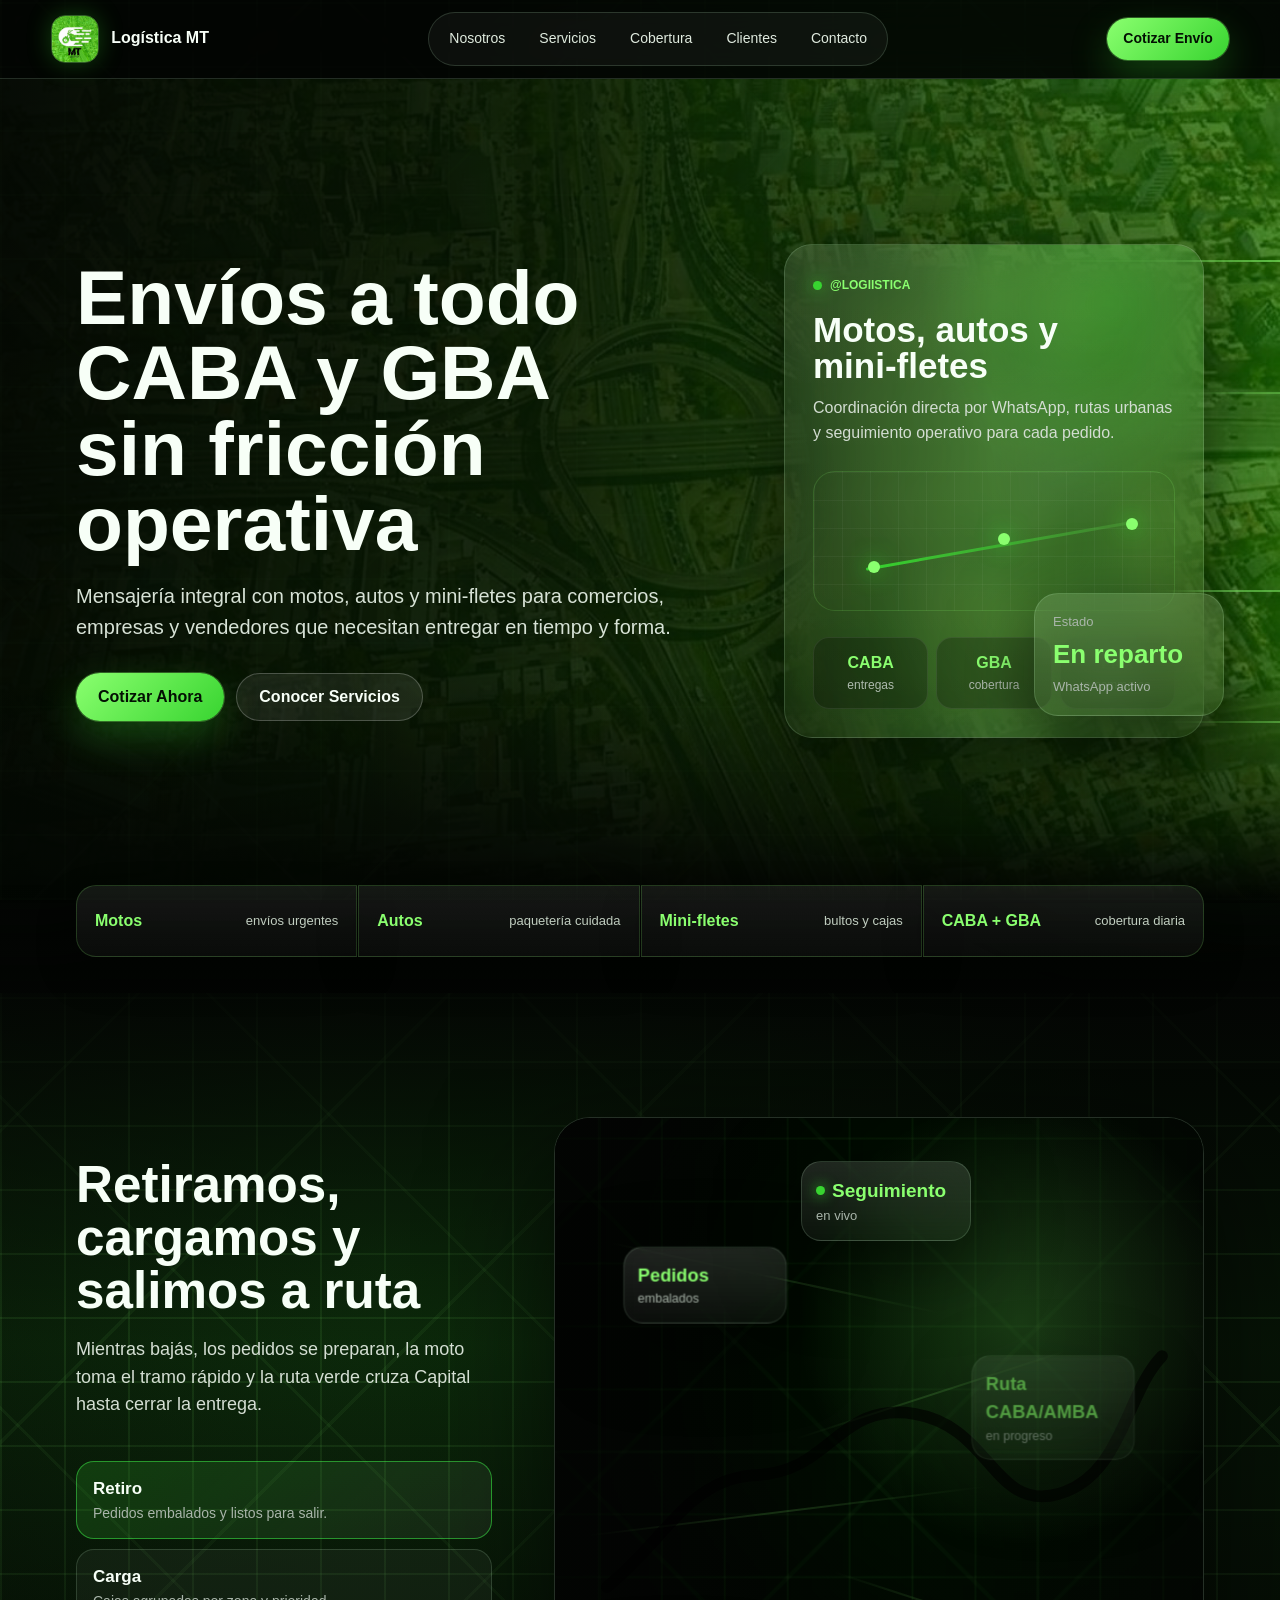
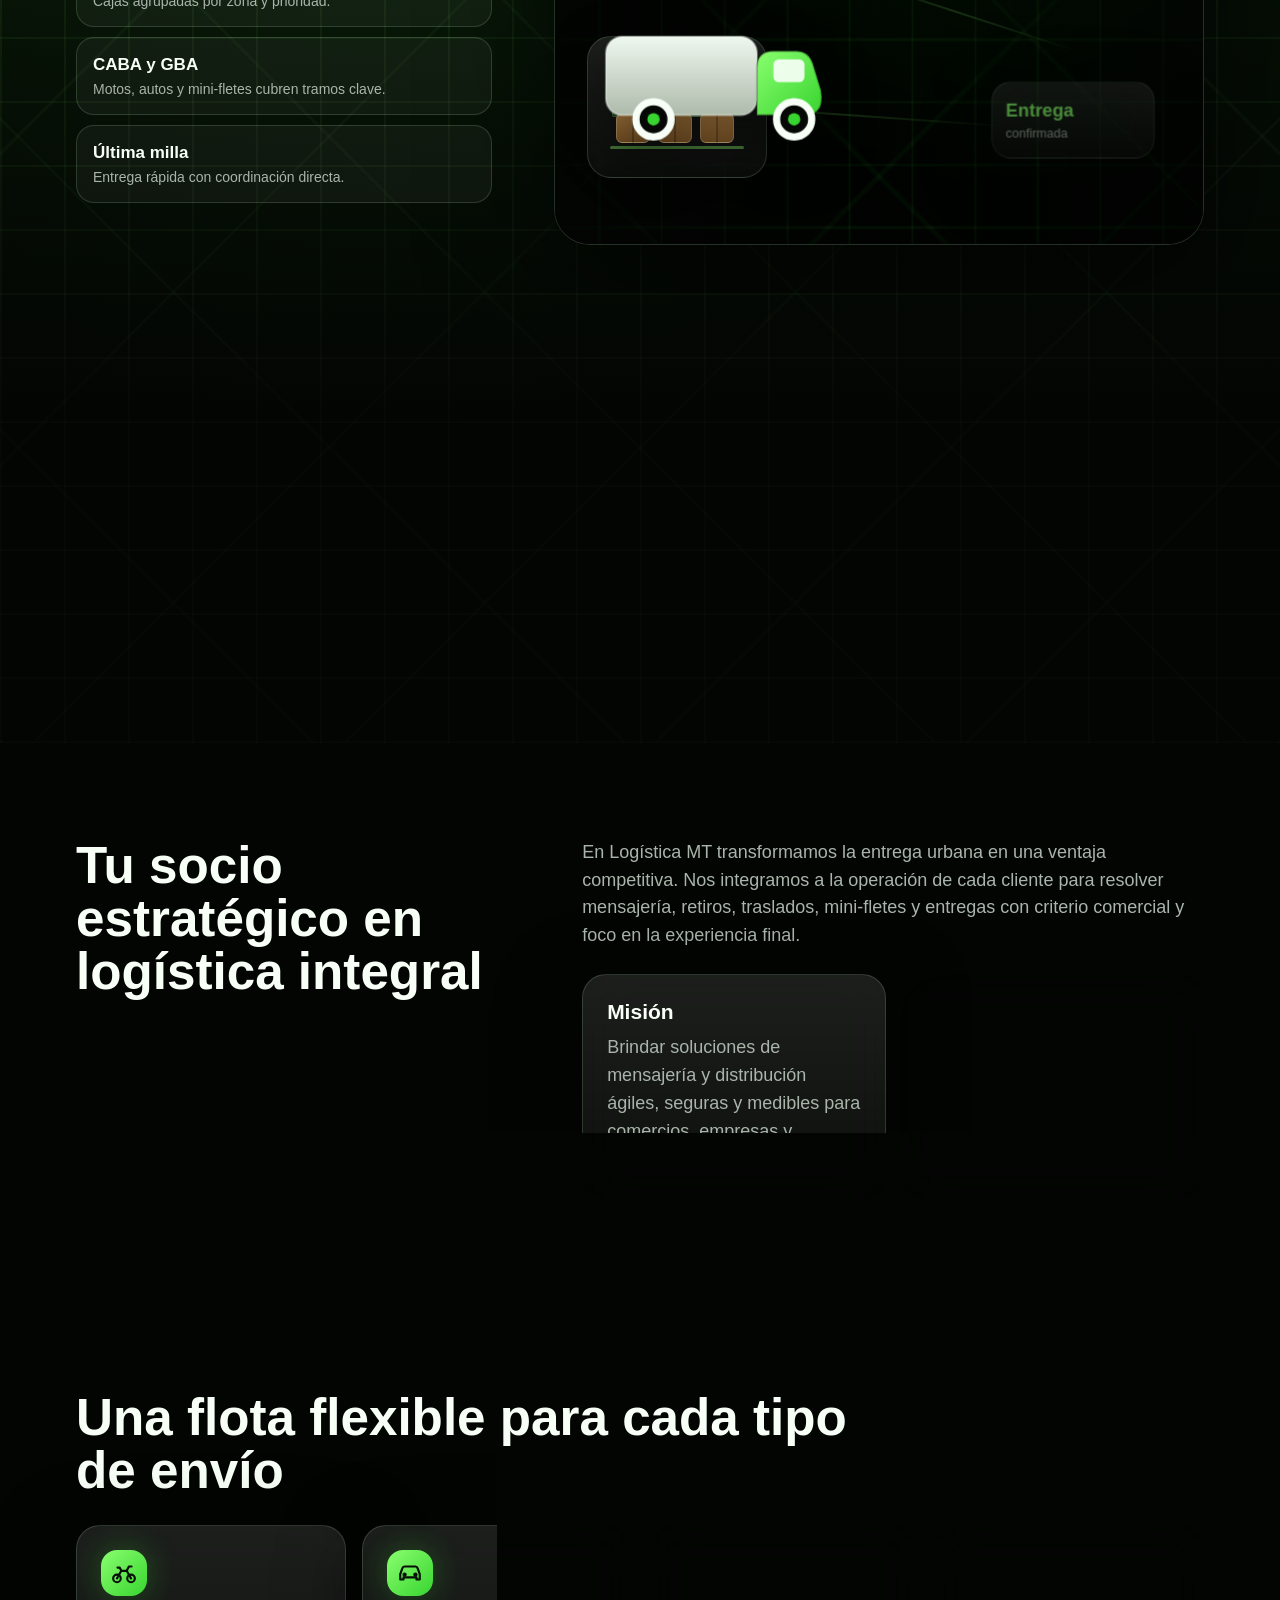
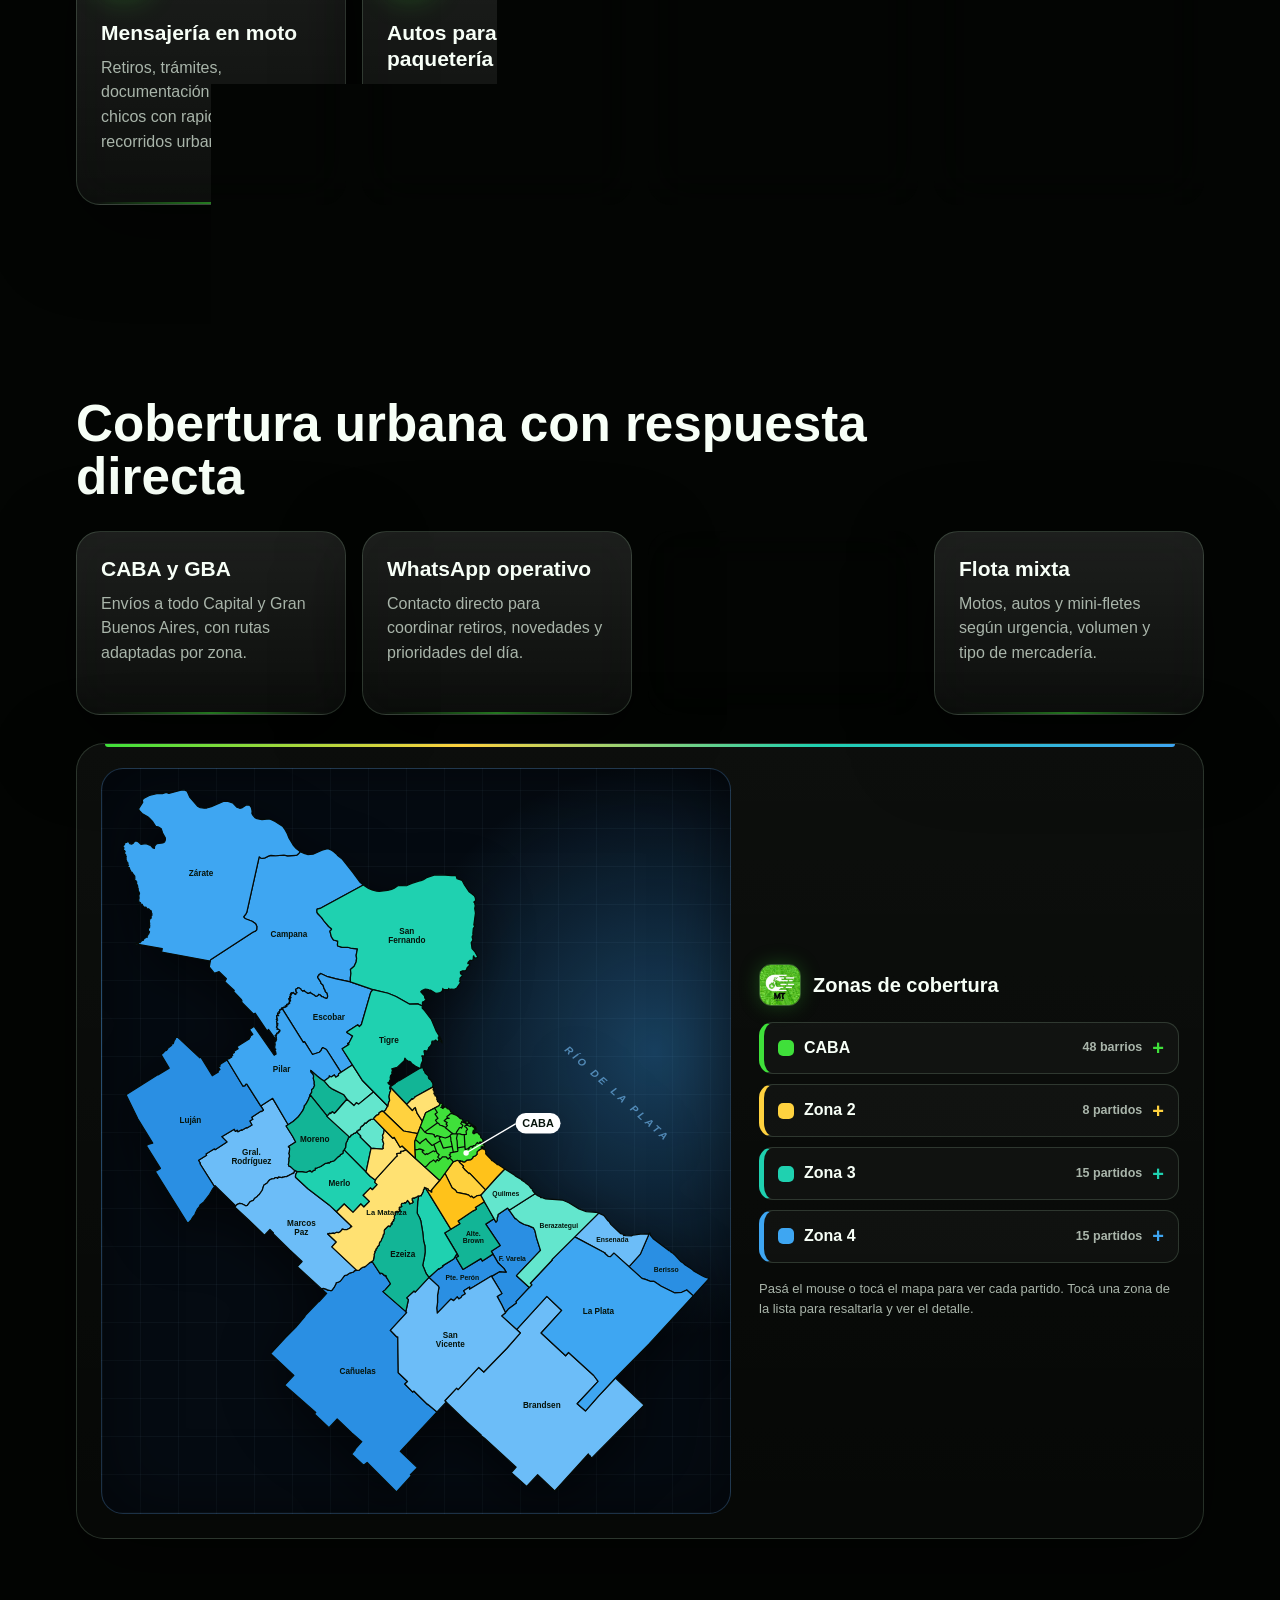
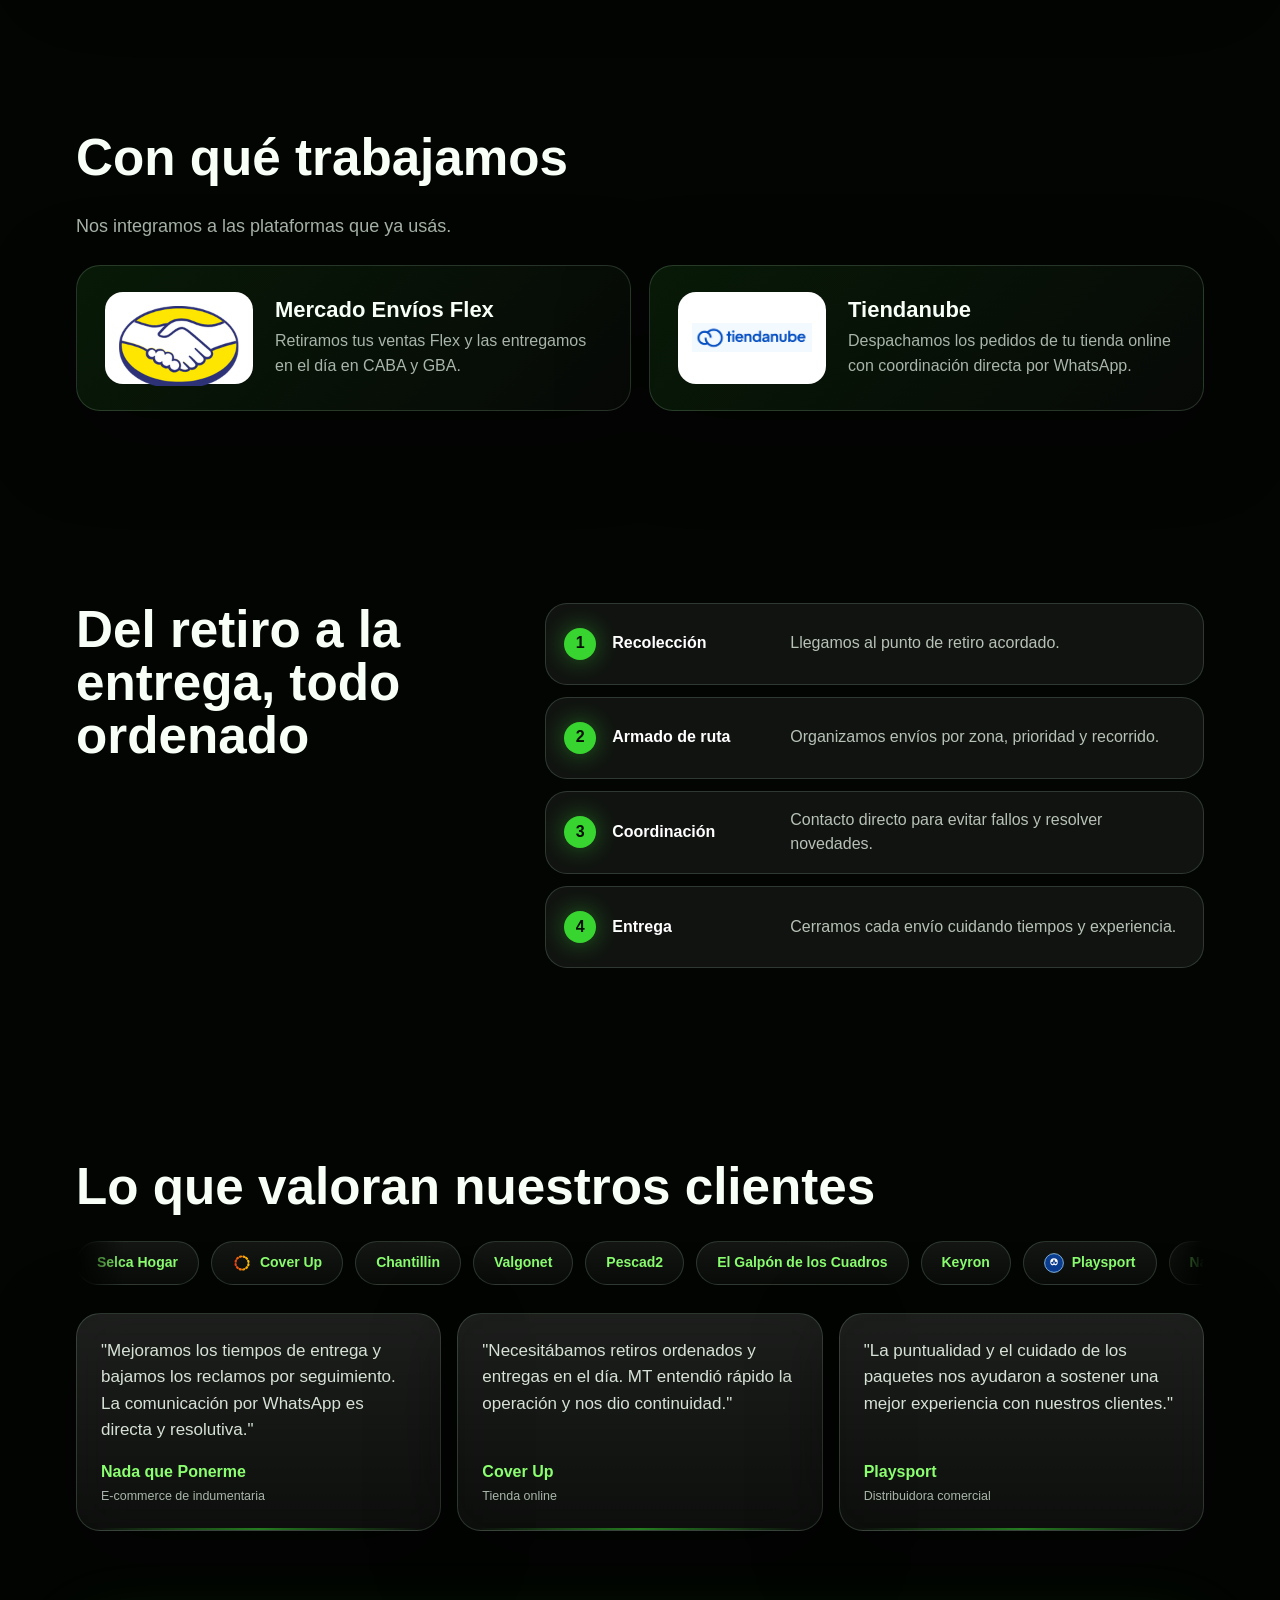
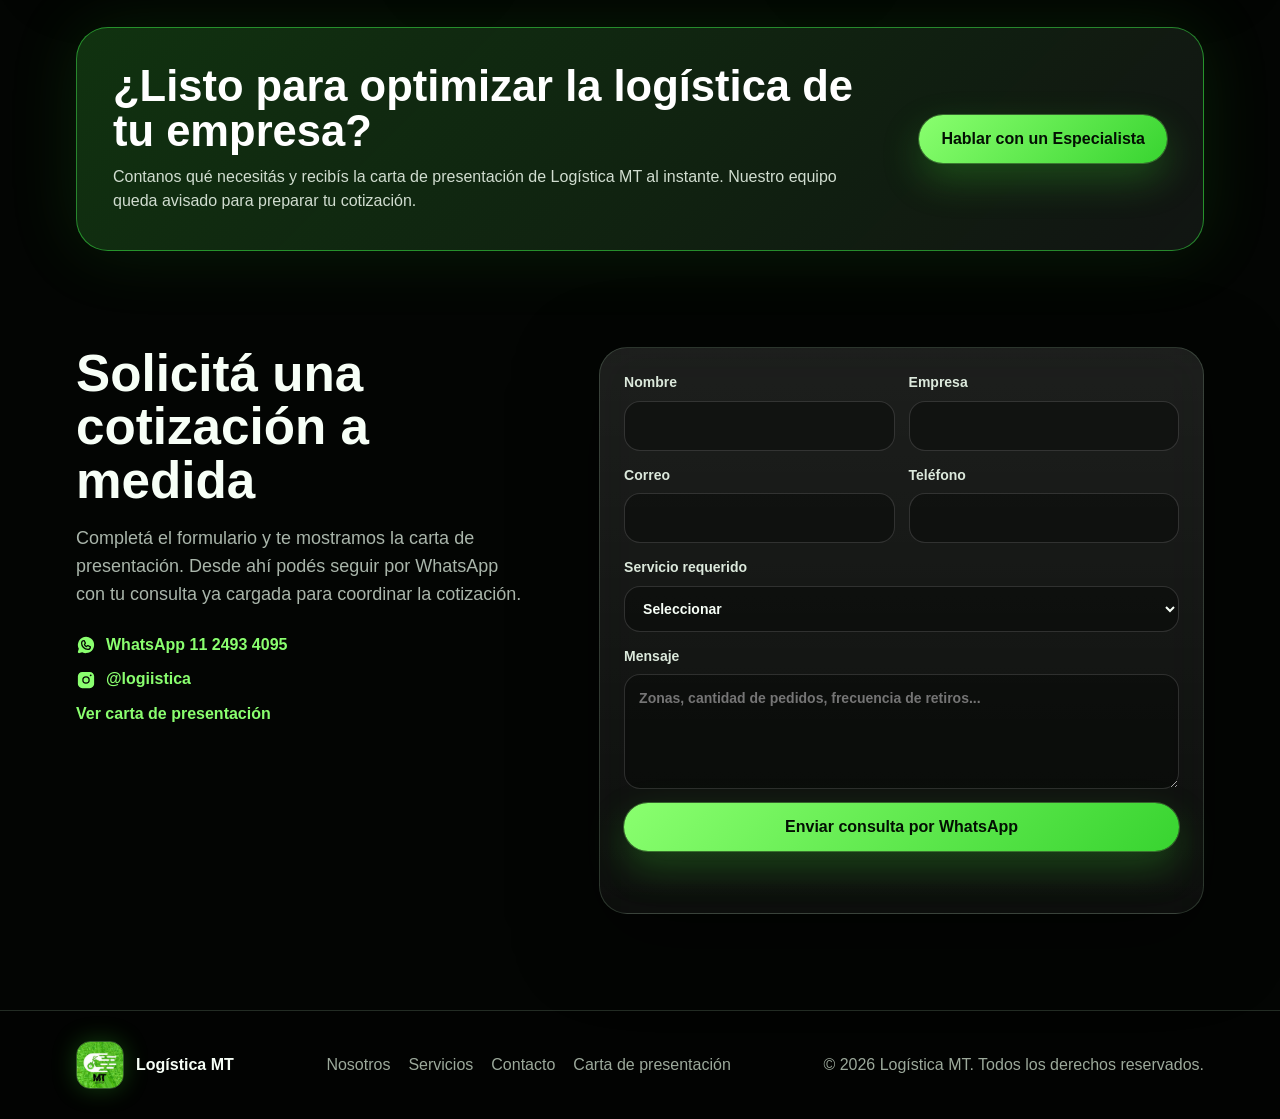
==== commit 1b005dd2: "Volver a mostrar el logo en la portada, completo y como marca de agua Solo en pantallas anchas, dond" ====
--- a/site/index.html
+++ b/site/index.html
@@ -5,7 +5,7 @@
   <meta name="viewport" content="width=device-width, initial-scale=1">
   <title>Logística MT | Envíos en moto, autos y mini-fletes</title>
   <meta name="description" content="Mensajería integral en CABA y GBA. Envíos en moto, autos, mini-fletes y última milla para comercios y empresas.">
-  <link rel="stylesheet" href="styles.css?v=21">
+  <link rel="stylesheet" href="styles.css?v=22">
 </head>
 <body>
   <div class="site-glow" aria-hidden="true"></div>
@@ -468,7 +468,7 @@
     </div>
   </div>
 
-  <script src="config.js?v=21"></script>
-  <script src="script.js?v=21"></script>
+  <script src="config.js?v=22"></script>
+  <script src="script.js?v=22"></script>
 </body>
 </html>
--- a/site/styles.css
+++ b/site/styles.css
@@ -182,6 +182,24 @@
     linear-gradient(90deg, rgba(3, 5, 3, .96), rgba(3, 5, 3, .82) 42%, rgba(3, 5, 3, .34)),
     url("assets/fondo-portada.jpg") center/cover no-repeat;
   opacity: .86;
+}
+
+/* Logo completo como marca de agua, entre el titulo y el panel */
+.hero-bg::before {
+  content: "";
+  position: absolute;
+  top: 50%;
+  left: 55%;
+  width: min(34vw, 520px);
+  aspect-ratio: 727 / 669;
+  transform: translate(-50%, -50%);
+  background: url("assets/logo-mt-blanco.png") center / contain no-repeat;
+  opacity: .2;
+}
+
+/* Solo cuando hay lugar: en pantallas mas chicas quedaria tapado por el titulo y el panel */
+@media (max-width: 1499px) {
+  .hero-bg::before { display: none; }
 }
 
 .hero-bg::after {
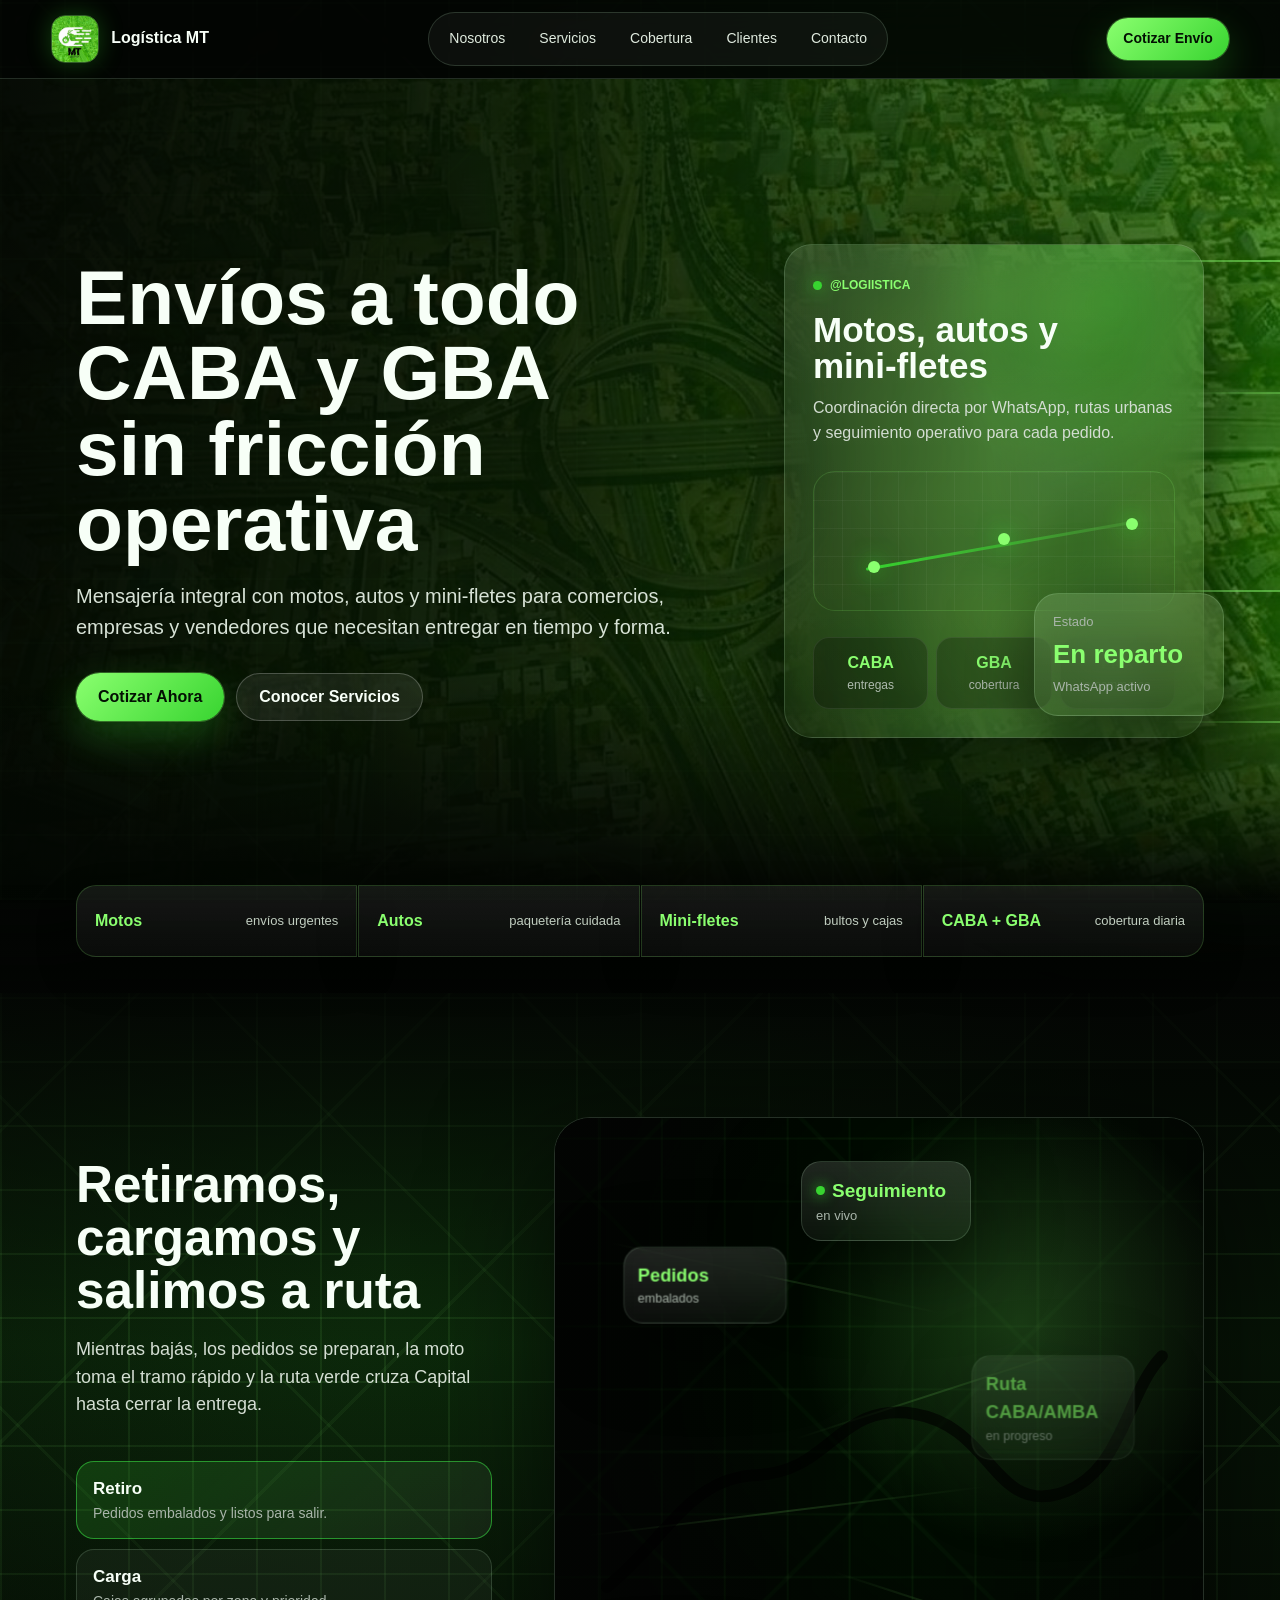
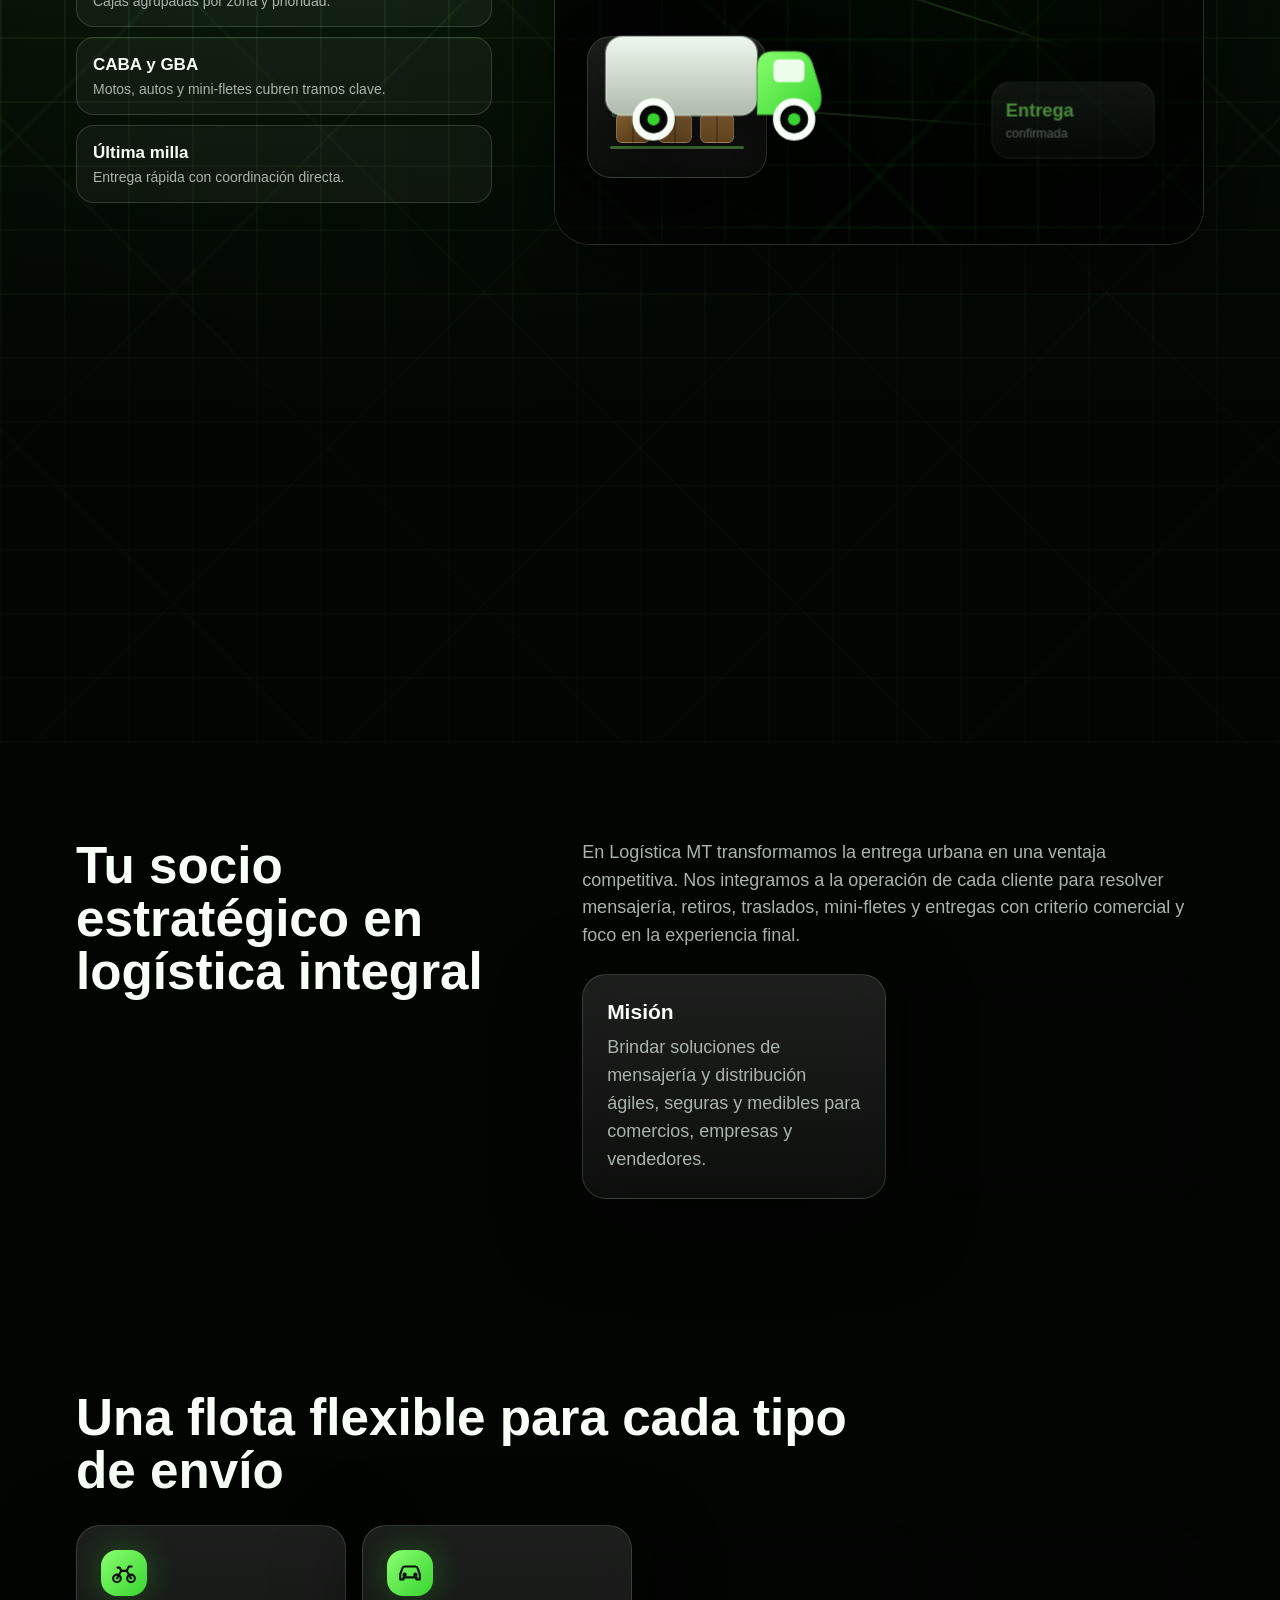
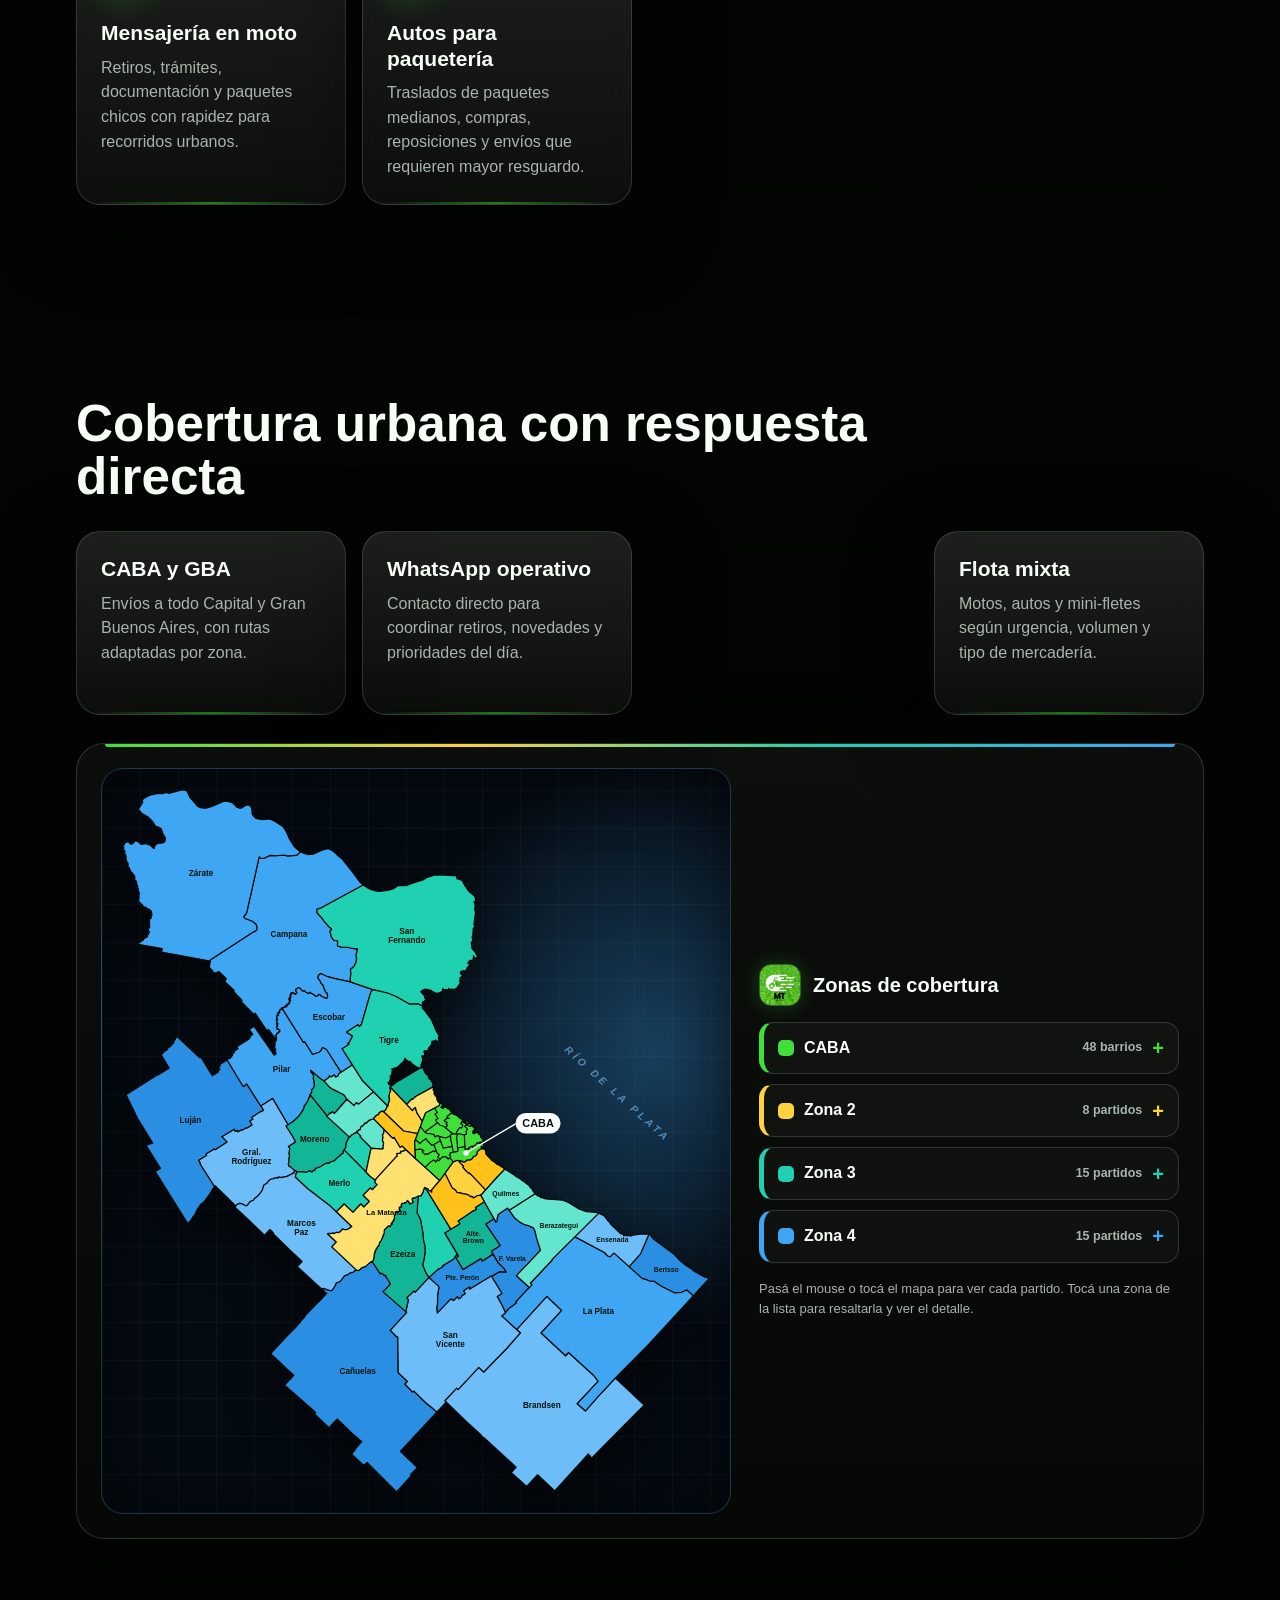
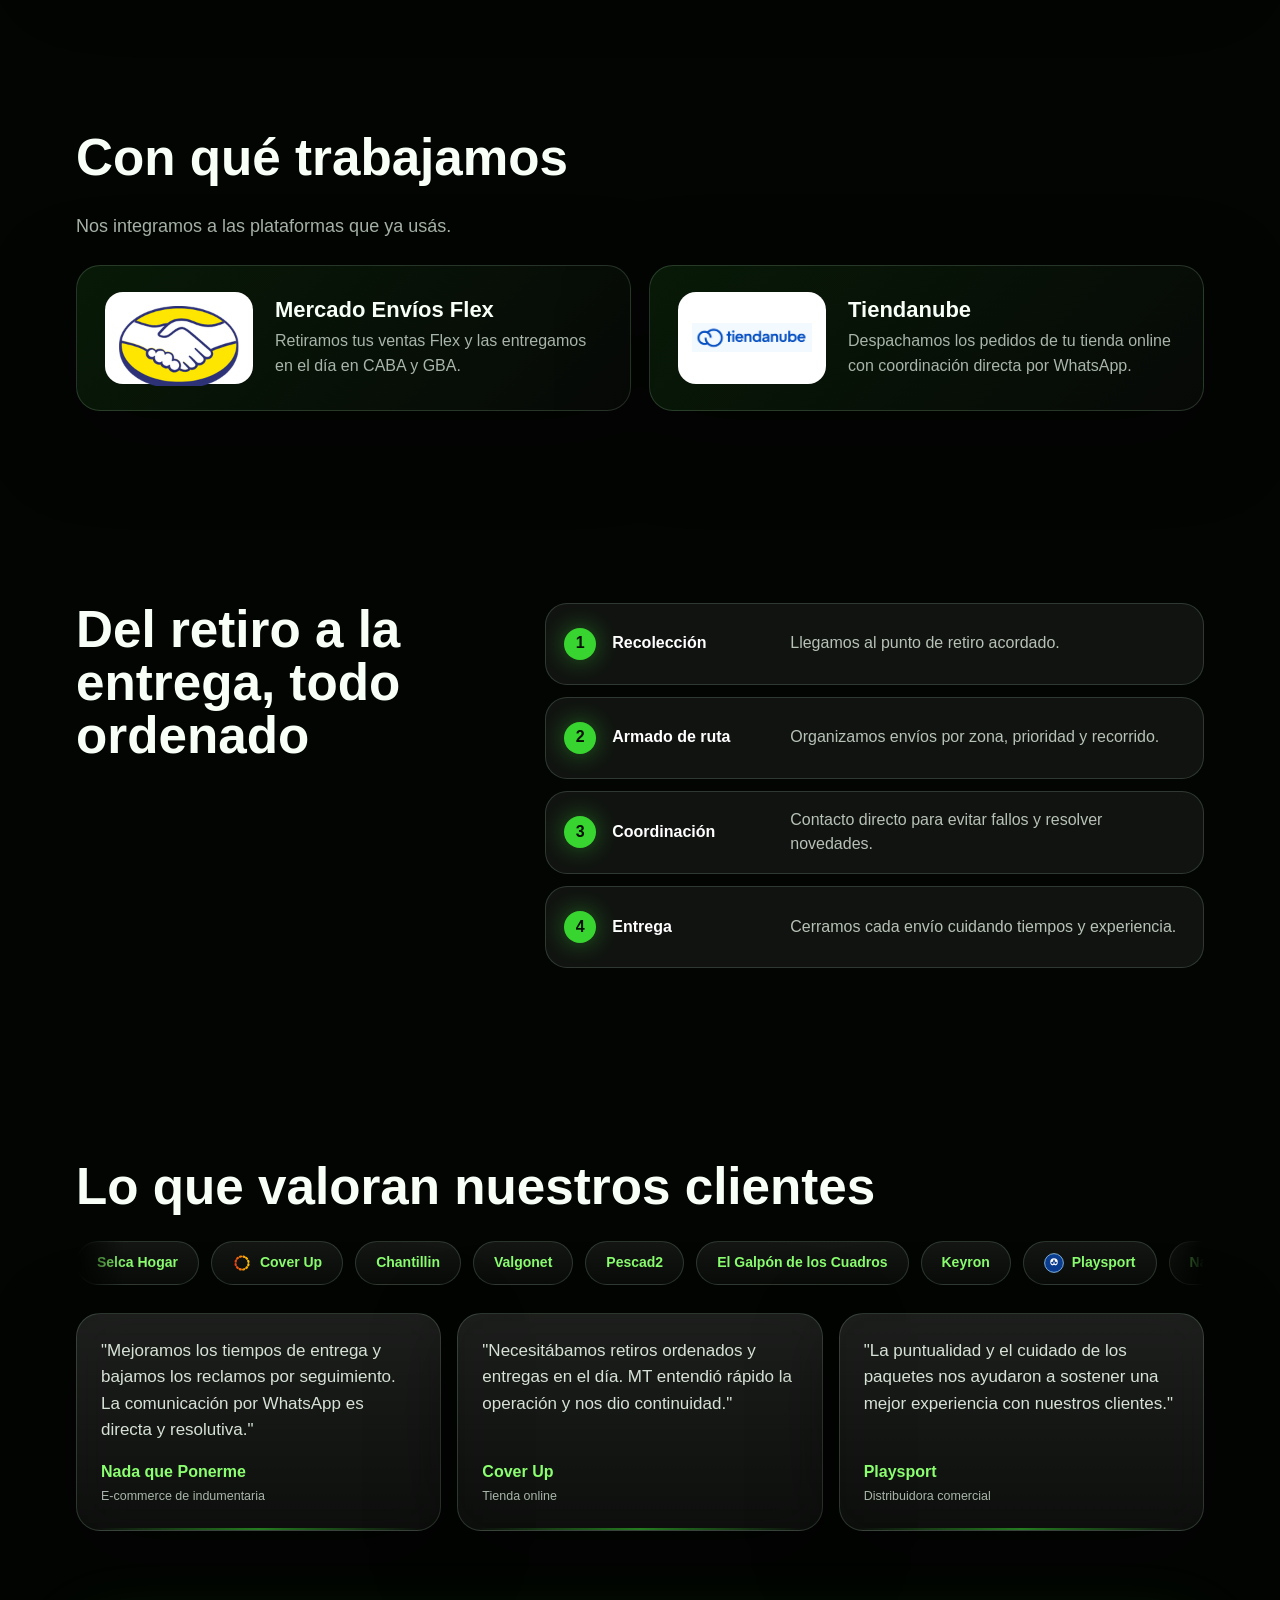
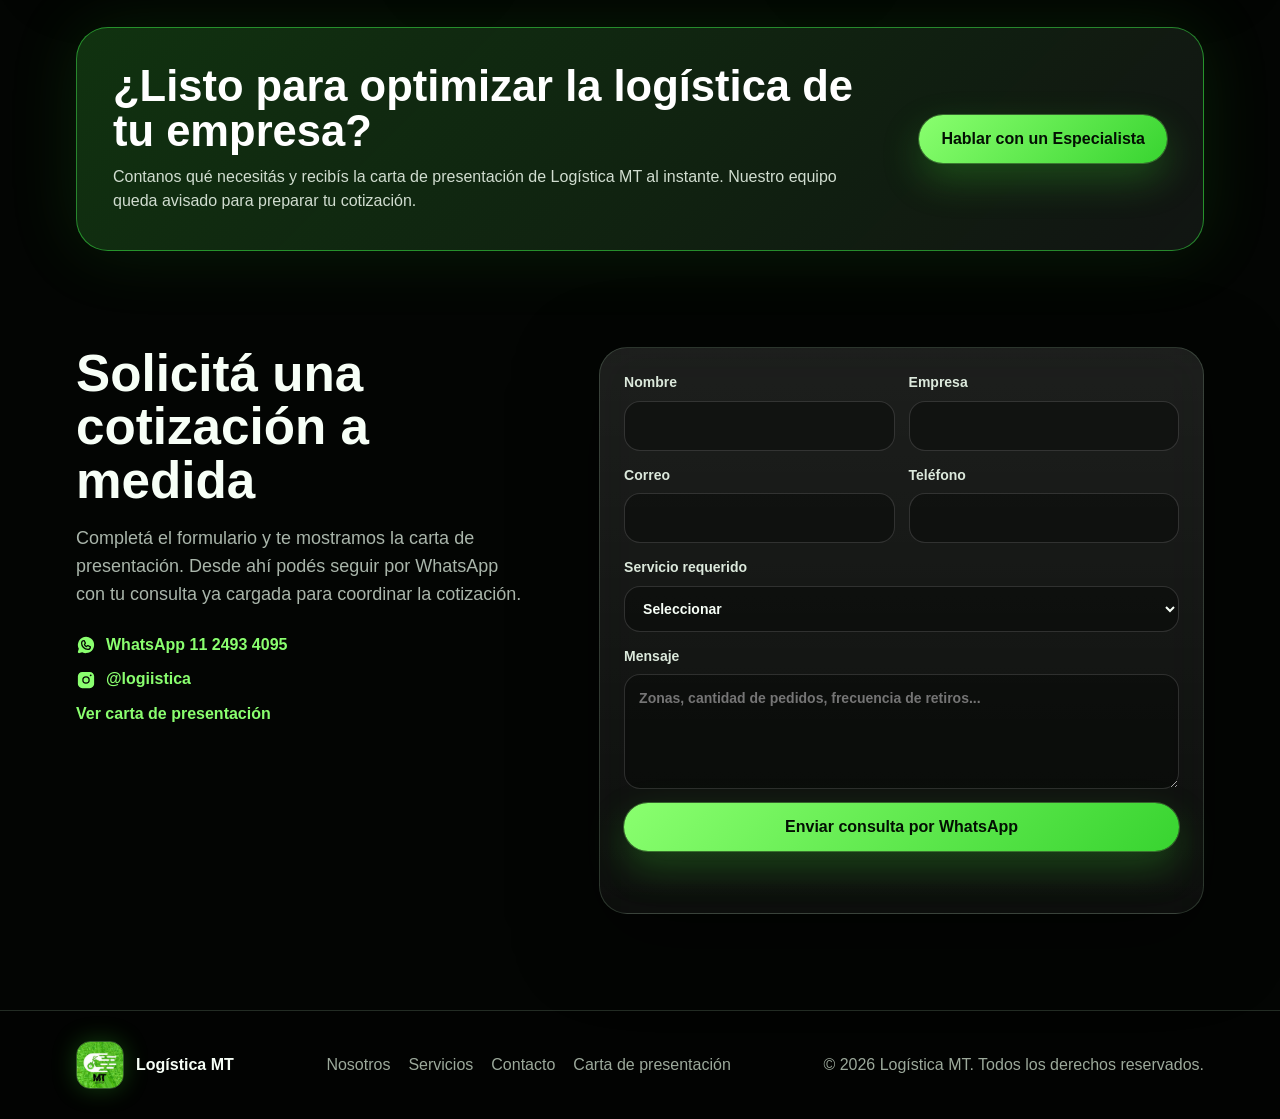
==== commit 71bf709b: "Sacar el logo del medio de la portada Co-Authored-By: Claude Opus 5.5 <noreply@anthropic.com>" ====
--- a/site/index.html
+++ b/site/index.html
@@ -5,7 +5,7 @@
   <meta name="viewport" content="width=device-width, initial-scale=1">
   <title>Logística MT | Envíos en moto, autos y mini-fletes</title>
   <meta name="description" content="Mensajería integral en CABA y GBA. Envíos en moto, autos, mini-fletes y última milla para comercios y empresas.">
-  <link rel="stylesheet" href="styles.css?v=22">
+  <link rel="stylesheet" href="styles.css?v=23">
 </head>
 <body>
   <div class="site-glow" aria-hidden="true"></div>
@@ -468,7 +468,7 @@
     </div>
   </div>
 
-  <script src="config.js?v=22"></script>
-  <script src="script.js?v=22"></script>
+  <script src="config.js?v=23"></script>
+  <script src="script.js?v=23"></script>
 </body>
 </html>
--- a/site/styles.css
+++ b/site/styles.css
@@ -182,24 +182,6 @@
     linear-gradient(90deg, rgba(3, 5, 3, .96), rgba(3, 5, 3, .82) 42%, rgba(3, 5, 3, .34)),
     url("assets/fondo-portada.jpg") center/cover no-repeat;
   opacity: .86;
-}
-
-/* Logo completo como marca de agua, entre el titulo y el panel */
-.hero-bg::before {
-  content: "";
-  position: absolute;
-  top: 50%;
-  left: 55%;
-  width: min(34vw, 520px);
-  aspect-ratio: 727 / 669;
-  transform: translate(-50%, -50%);
-  background: url("assets/logo-mt-blanco.png") center / contain no-repeat;
-  opacity: .2;
-}
-
-/* Solo cuando hay lugar: en pantallas mas chicas quedaria tapado por el titulo y el panel */
-@media (max-width: 1499px) {
-  .hero-bg::before { display: none; }
 }
 
 .hero-bg::after {
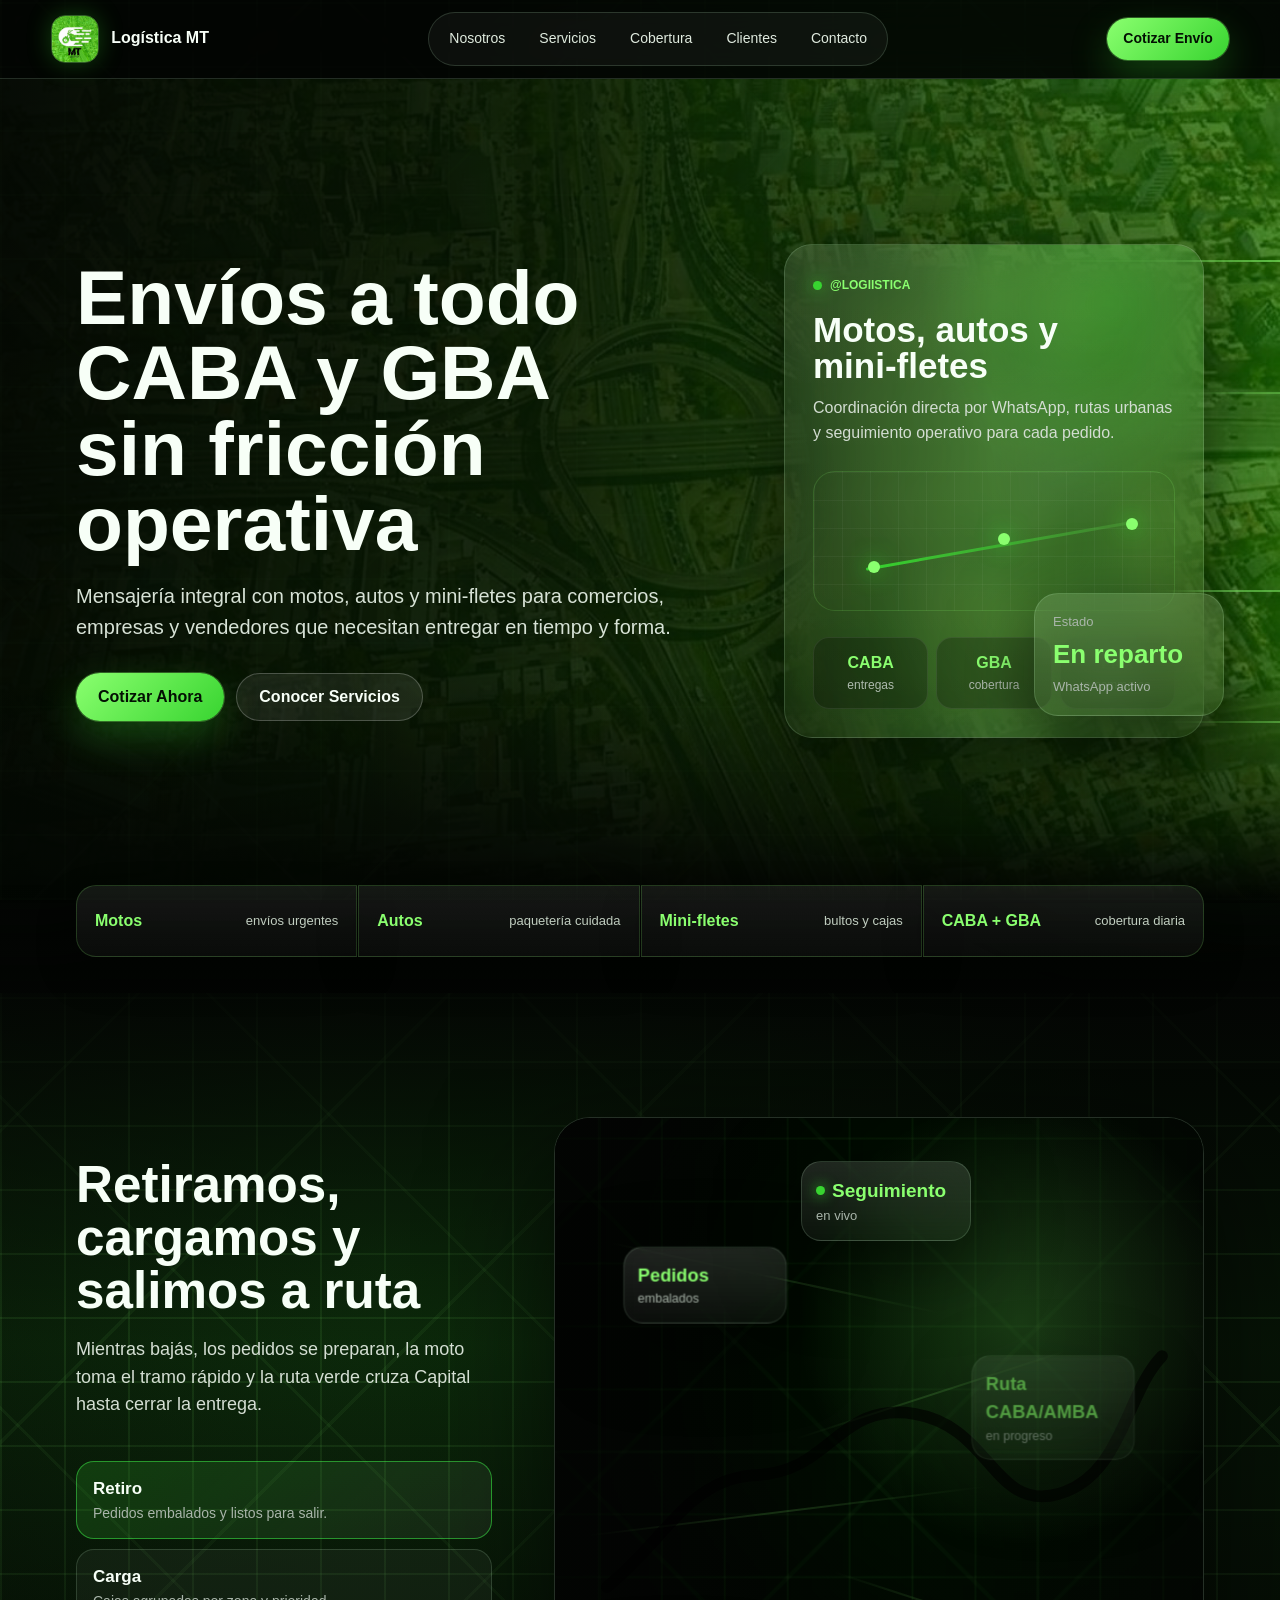
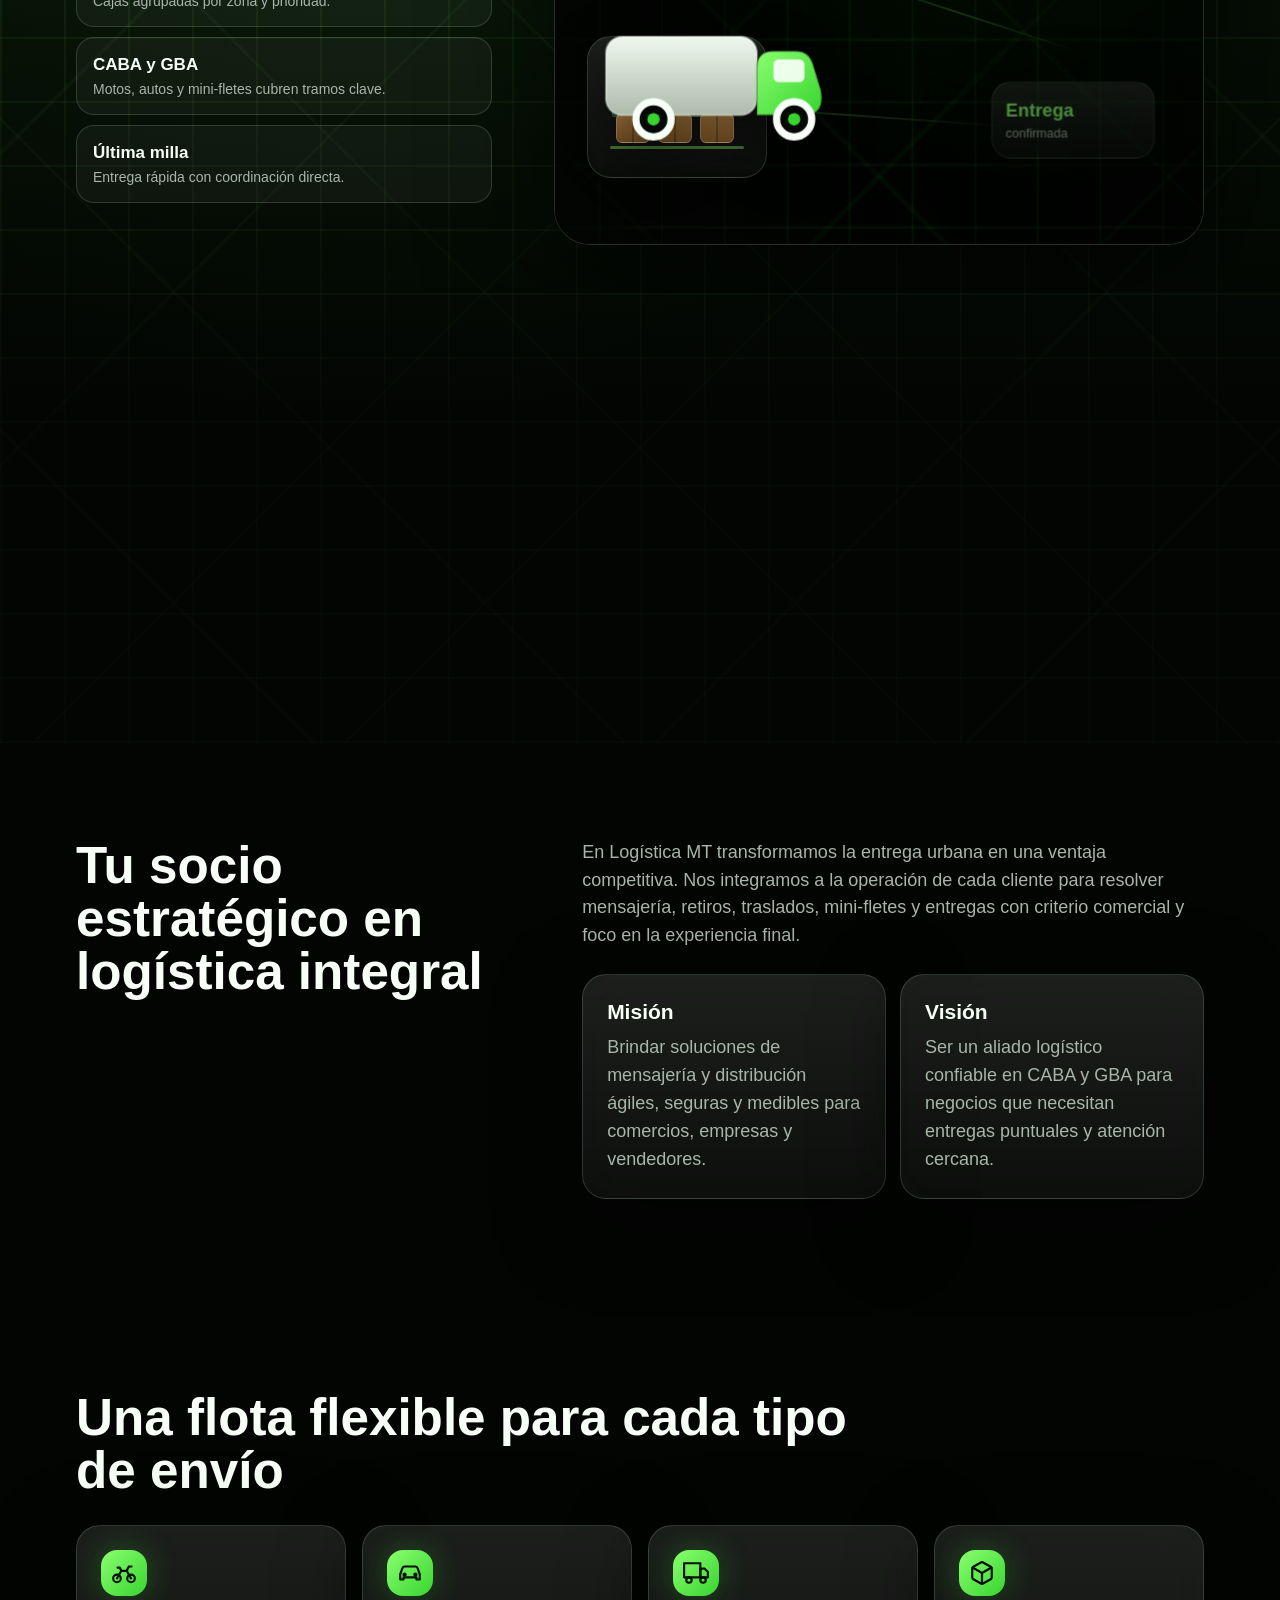
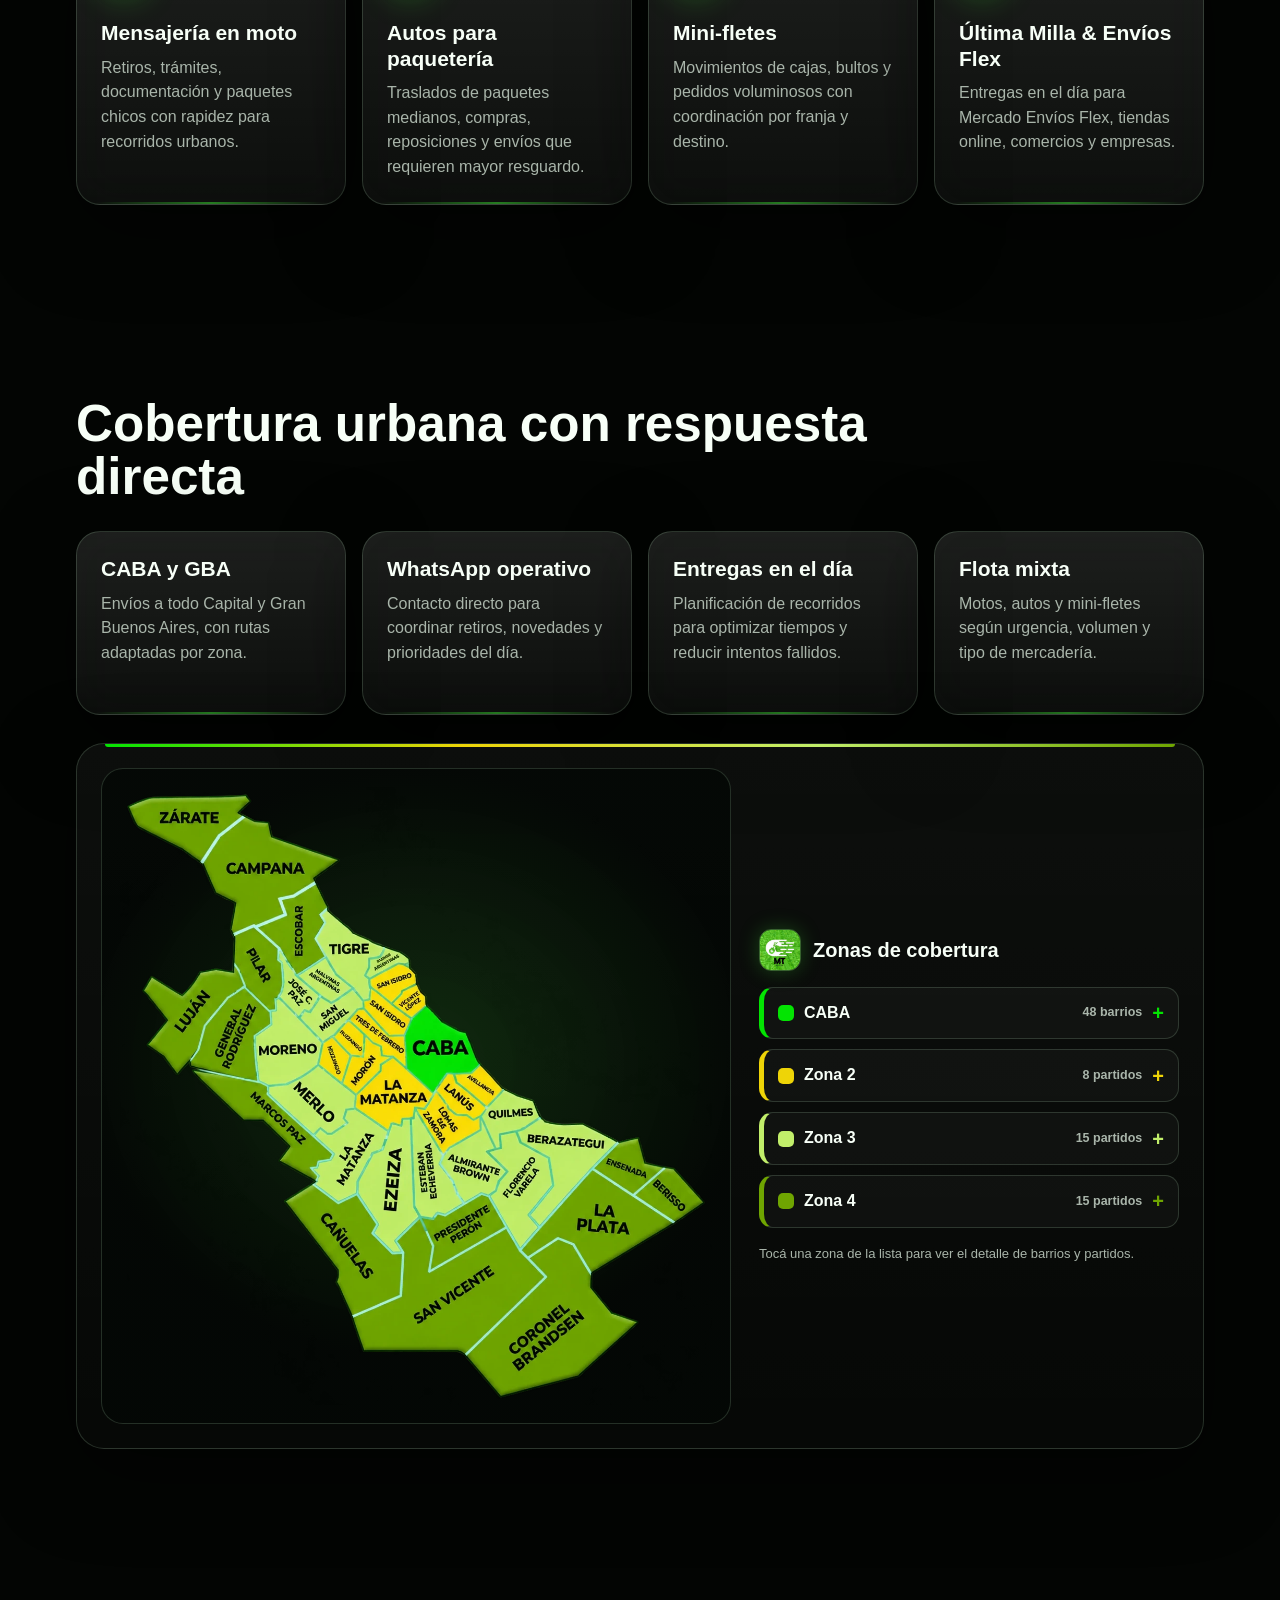
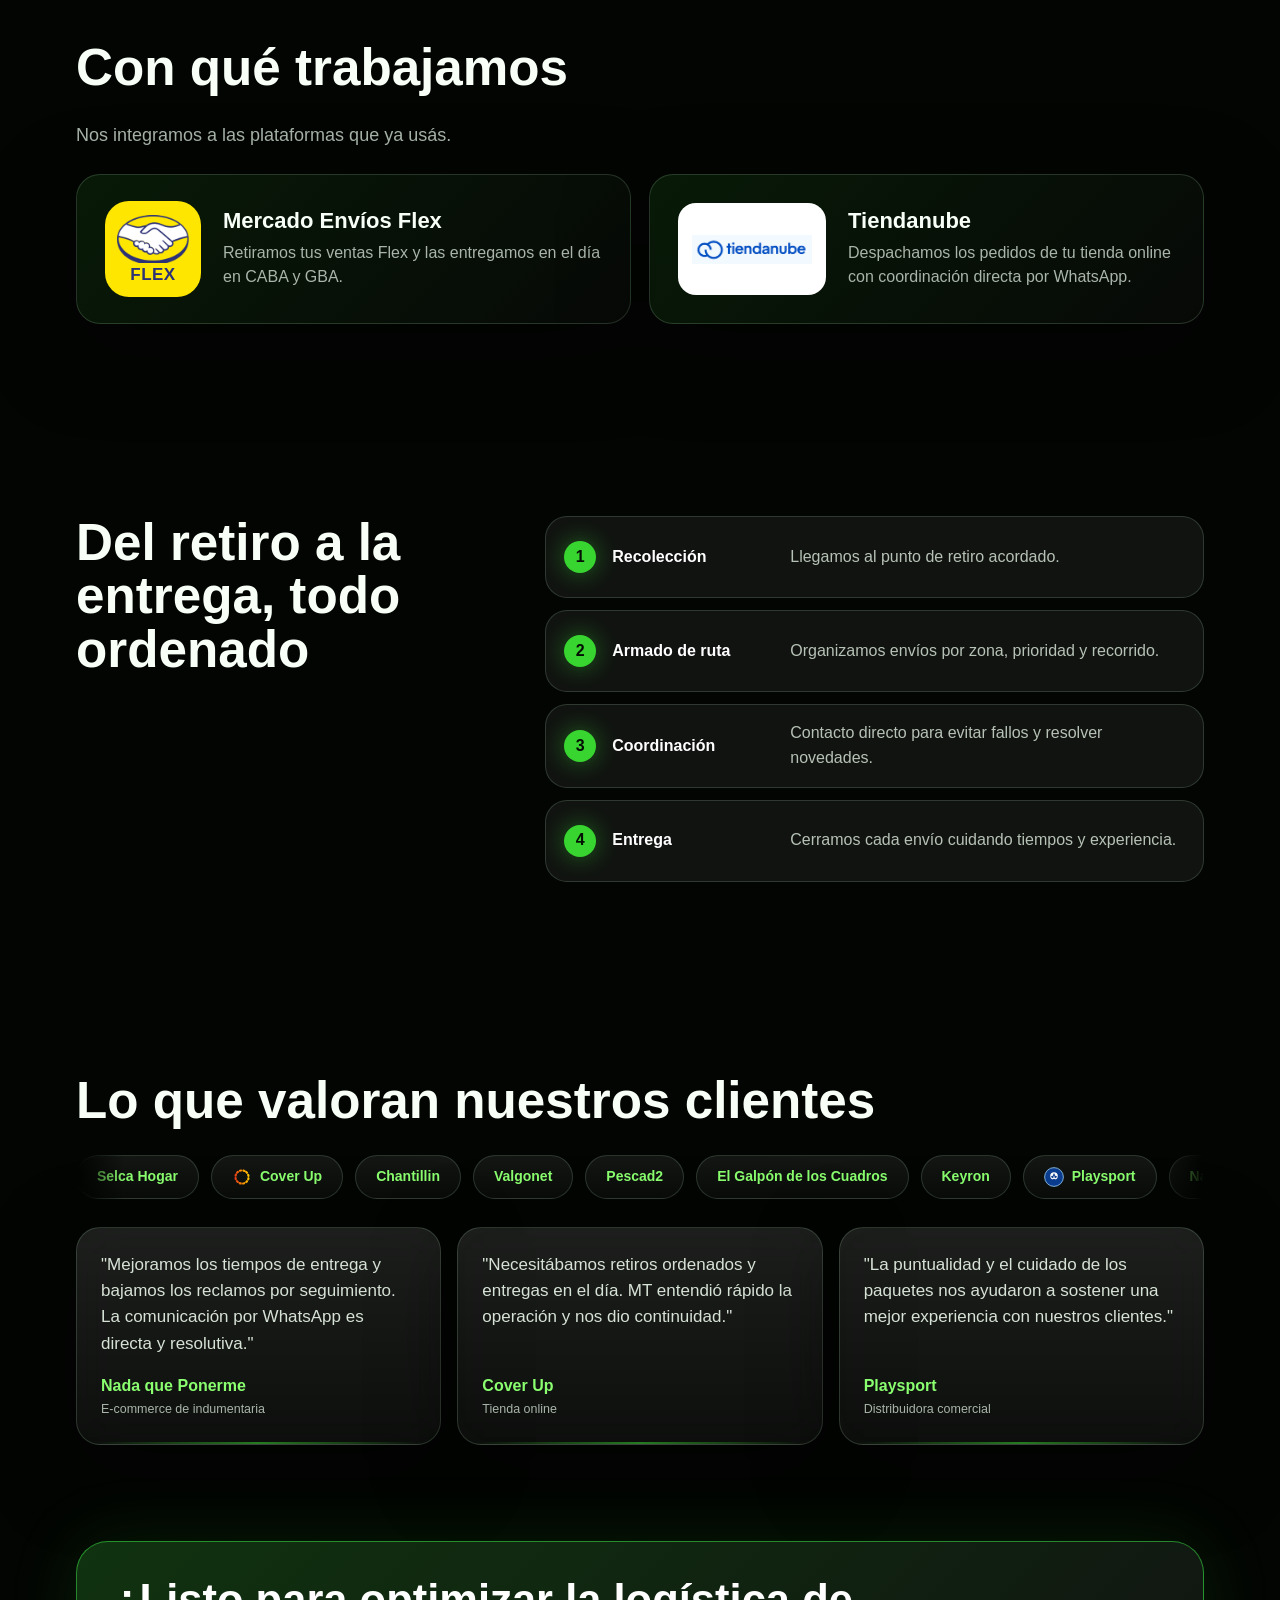
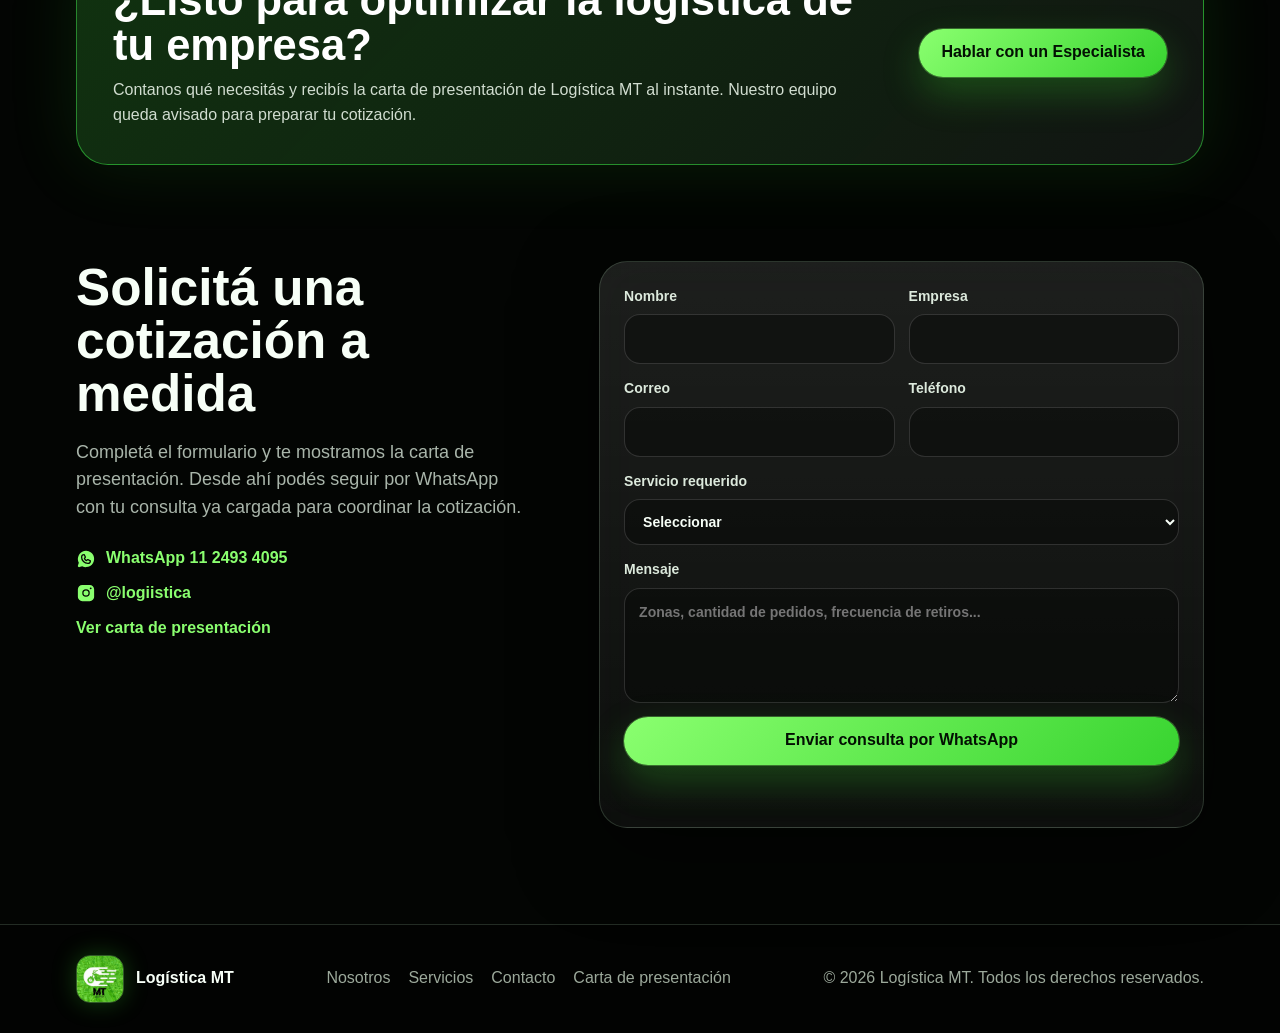
==== commit ce68b95a: "Usar el mapa de zonas provisto por el cliente y el icono de Envios Flex - El mapa interactivo se ree" ====
--- a/site/index.html
+++ b/site/index.html
@@ -5,7 +5,7 @@
   <meta name="viewport" content="width=device-width, initial-scale=1">
   <title>Logística MT | Envíos en moto, autos y mini-fletes</title>
   <meta name="description" content="Mensajería integral en CABA y GBA. Envíos en moto, autos, mini-fletes y última milla para comercios y empresas.">
-  <link rel="stylesheet" href="styles.css?v=23">
+  <link rel="stylesheet" href="styles.css?v=24">
 </head>
 <body>
   <div class="site-glow" aria-hidden="true"></div>
@@ -224,79 +224,7 @@
       </div>
       <div class="coverage-map reveal">
         <div class="coverage-map-image">
-          <svg class="coverage-svg" role="img" aria-label="Mapa interactivo de cobertura de Logística MT en CABA y AMBA" viewBox="10 10 880 1050" xmlns="http://www.w3.org/2000/svg"><g class="land">
-<path class="area zone4 s2" tabindex="0" data-name="Berisso" data-zone="Zona 4" data-zone-id="zone4" aria-label="Berisso, Zona 4" d="M880.0 736.5 L856.6 762.2 L847.1 753.5 L839.8 757.0 L829.7 757.9 L809.7 748.2 L799.3 741.0 L794.2 741.1 L787.6 738.4 L781.4 736.5 L762.5 719.4 L779.0 701.0 L791.4 671.8 L793.2 669.9 L793.9 673.4 L798.4 678.9 L820.8 695.8 L823.0 696.5 L824.0 698.1 L826.1 699.1 L829.4 702.2 L838.8 712.3 L841.6 713.9 L844.4 716.7 L854.1 722.9 L857.2 725.6 L870.3 733.0 L874.1 734.9 L880.0 736.5 Z"/>
-<path class="area zone4 s3" tabindex="0" data-name="Brandsen" data-zone="Zona 4" data-zone-id="zone4" aria-label="Brandsen, Zona 4" d="M742.5 882.7 L784.5 922.4 L707.9 999.9 L706.1 998.7 L705.9 997.4 L703.2 995.2 L702.8 993.9 L653.5 1048.2 L628.4 1024.5 L612.3 1041.6 L589.8 1021.4 L596.9 1013.4 L550.6 971.1 L545.1 966.9 L545.6 966.3 L524.2 946.9 L492.3 916.1 L509.6 897.6 L511.7 899.7 L542.1 867.2 L549.4 873.9 L569.0 853.9 L583.0 839.4 L603.1 816.6 L597.5 811.6 L641.9 763.0 L663.7 783.6 L633.5 816.7 L669.4 850.0 L673.7 845.3 L710.7 879.0 L717.1 887.6 L686.4 920.4 L698.7 931.0 L717.0 909.9 L742.5 882.7 Z"/>
-<path class="area zone4 s1" tabindex="0" data-name="Campana" data-zone="Zona 4" data-zone-id="zone4" aria-label="Campana, Zona 4" d="M372.7 159.7 L310.6 193.4 L305.2 194.8 L304.6 196.1 L304.9 200.2 L306.2 202.1 L310.9 206.7 L321.9 220.5 L325.9 223.9 L326.2 224.4 L325.8 225.2 L323.7 227.2 L325.9 235.8 L329.1 240.3 L335.2 242.0 L334.8 247.7 L335.3 249.1 L341.6 251.0 L349.9 250.9 L356.3 252.7 L364.1 253.3 L362.2 262.8 L362.9 267.3 L362.2 272.4 L359.3 278.8 L353.8 283.4 L354.6 289.4 L353.7 295.6 L353.7 301.8 L333.0 297.4 L320.4 294.1 L310.2 289.4 L309.4 290.4 L308.1 290.6 L307.3 292.6 L305.7 293.9 L305.6 294.6 L309.9 301.2 L310.8 304.1 L313.6 306.2 L315.2 311.6 L316.8 314.2 L317.0 316.2 L318.6 316.9 L319.6 318.3 L320.5 322.9 L319.8 325.3 L318.4 325.9 L315.6 325.0 L313.4 323.5 L312.0 323.5 L308.5 320.2 L307.1 319.9 L307.0 321.0 L305.2 322.6 L302.8 322.9 L300.5 320.9 L295.3 317.9 L295.4 317.1 L292.5 318.7 L291.4 318.6 L286.9 315.7 L285.8 314.2 L285.4 315.1 L284.5 314.9 L283.9 315.4 L281.5 313.4 L280.8 311.8 L277.9 310.4 L276.6 310.5 L275.7 311.7 L274.4 311.8 L273.3 313.7 L274.2 314.2 L274.1 316.0 L275.6 317.6 L274.0 318.4 L273.6 320.2 L272.1 319.8 L270.1 317.3 L269.1 318.3 L267.5 317.7 L267.9 319.1 L266.3 318.6 L267.1 320.2 L265.6 320.4 L266.6 321.3 L266.5 322.1 L265.6 322.2 L264.7 324.2 L266.6 324.2 L266.8 324.7 L264.9 325.7 L266.0 326.4 L265.5 327.3 L264.6 327.3 L264.4 325.9 L263.6 326.3 L264.4 329.1 L265.4 328.6 L266.1 329.2 L266.0 329.8 L265.4 329.5 L264.7 330.1 L263.9 331.9 L264.7 332.3 L264.8 333.3 L264.0 333.7 L263.2 333.5 L263.0 334.2 L262.4 333.9 L262.5 335.2 L260.6 334.7 L260.1 335.5 L260.9 335.9 L260.5 337.8 L259.6 336.7 L258.2 337.2 L258.0 337.6 L258.7 337.9 L258.8 338.7 L256.6 339.3 L255.7 338.9 L255.6 339.8 L255.0 339.5 L254.5 340.0 L254.2 341.6 L253.7 340.3 L252.9 340.1 L253.5 341.9 L252.1 341.5 L252.2 342.4 L250.5 342.5 L250.6 343.9 L249.1 345.5 L250.2 346.3 L249.8 347.5 L248.8 347.6 L248.1 348.3 L247.5 347.5 L247.0 347.7 L247.1 349.8 L248.4 350.6 L248.6 351.3 L245.8 351.1 L245.6 352.9 L246.6 355.4 L245.2 356.7 L247.2 357.4 L245.4 360.0 L245.9 360.4 L245.9 362.5 L247.1 362.6 L247.6 363.3 L247.3 363.8 L246.2 363.8 L246.2 365.1 L247.0 365.6 L247.1 366.3 L246.0 366.5 L245.3 367.9 L247.1 369.7 L246.3 371.1 L247.5 370.7 L250.6 372.8 L249.8 373.2 L250.3 374.1 L249.8 375.0 L248.6 374.8 L248.5 376.7 L247.5 377.1 L246.8 376.6 L245.5 377.3 L245.9 378.5 L245.5 379.5 L243.6 380.2 L245.2 380.9 L244.6 381.6 L245.1 382.4 L244.7 383.4 L245.4 383.7 L244.6 384.6 L245.6 386.0 L244.3 386.1 L233.6 371.5 L231.8 373.8 L214.0 347.6 L211.8 348.9 L194.4 331.5 L194.7 329.0 L194.0 327.9 L182.4 315.8 L183.5 314.3 L169.6 301.3 L171.9 297.1 L161.2 286.6 L154.2 289.0 L146.8 279.8 L148.7 269.3 L211.2 228.5 L214.5 227.3 L216.3 225.4 L216.6 220.5 L215.2 217.2 L213.8 215.6 L209.6 212.7 L200.9 209.5 L199.0 208.4 L197.2 206.4 L200.6 202.0 L201.9 199.4 L220.0 118.3 L222.5 120.2 L225.7 120.4 L228.8 119.7 L234.5 116.9 L237.3 116.2 L244.3 116.7 L256.3 115.8 L261.8 116.8 L273.9 116.3 L276.0 115.2 L278.8 112.5 L280.0 110.6 L286.9 113.7 L291.1 114.9 L299.0 114.5 L312.2 108.5 L318.9 106.8 L321.8 106.8 L326.2 108.5 L329.4 110.8 L333.7 114.5 L335.1 116.4 L342.1 122.0 L357.2 141.0 L368.0 155.7 L372.7 159.7 Z"/>
-<path class="area zone4 s2" tabindex="0" data-name="Cañuelas" data-zone="Zona 4" data-zone-id="zone4" aria-label="Cañuelas, Zona 4" d="M435.1 785.3 L436.3 786.7 L412.3 812.7 L421.9 822.5 L423.3 822.5 L424.0 875.0 L437.6 887.9 L433.6 891.5 L445.2 903.3 L446.8 901.8 L466.9 921.6 L467.2 921.1 L480.8 932.4 L426.9 990.2 L451.9 1014.1 L441.8 1024.4 L443.1 1025.9 L421.4 1049.6 L378.3 1006.6 L373.2 1010.5 L355.6 994.3 L360.8 988.0 L360.2 987.5 L370.5 976.1 L356.2 963.5 L334.4 942.8 L322.4 955.5 L301.1 935.5 L303.0 933.1 L257.5 893.2 L270.9 878.8 L236.9 847.0 L258.3 823.6 L273.6 808.5 L287.3 792.1 L287.2 791.4 L307.7 770.1 L308.0 770.5 L319.0 758.6 L311.6 752.0 L314.0 751.3 L317.8 752.3 L320.9 754.1 L321.4 753.7 L325.6 754.5 L326.6 754.0 L330.4 748.9 L332.5 744.8 L332.8 743.0 L335.4 742.5 L339.2 740.4 L345.2 732.4 L349.2 731.3 L352.9 728.8 L358.3 727.2 L360.0 725.3 L366.8 724.5 L370.1 721.4 L372.7 719.9 L373.7 720.1 L376.0 718.9 L378.1 716.7 L385.3 711.4 L397.4 729.8 L398.2 728.9 L401.0 729.7 L403.6 732.4 L404.5 732.1 L406.6 733.2 L406.0 734.0 L412.6 744.5 L404.8 753.4 L401.5 756.0 L435.1 785.3 Z"/>
-<path class="area zone4 s3" tabindex="0" data-name="Ensenada" data-zone="Zona 4" data-zone-id="zone4" aria-label="Ensenada, Zona 4" d="M762.5 719.4 L740.3 699.5 L735.3 704.7 L731.7 704.2 L726.8 699.8 L727.3 699.3 L682.9 675.7 L718.0 640.8 L724.5 643.8 L726.5 645.5 L731.1 651.5 L733.1 653.0 L735.7 657.3 L750.3 671.0 L754.9 672.2 L754.3 673.8 L754.6 674.0 L755.6 673.1 L757.3 673.8 L766.0 674.3 L768.4 673.0 L781.9 671.2 L789.8 671.8 L792.1 670.6 L779.0 701.0 L762.5 719.4 Z"/>
-<path class="area zone4 s1" tabindex="0" data-name="Escobar" data-zone="Zona 4" data-zone-id="zone4" aria-label="Escobar, Zona 4" d="M353.7 301.8 L386.8 313.1 L383.6 317.1 L369.9 364.2 L366.9 367.3 L364.7 364.6 L348.9 374.9 L348.6 375.8 L357.0 381.2 L351.9 391.1 L349.6 392.3 L351.6 393.4 L341.7 399.8 L356.7 423.5 L340.0 434.4 L318.6 400.9 L313.0 398.0 L313.2 398.5 L311.8 399.4 L310.9 402.2 L308.2 404.9 L298.2 408.2 L286.4 389.4 L284.7 390.4 L254.2 341.6 L254.5 340.0 L255.0 339.5 L255.6 339.8 L255.7 338.9 L256.6 339.3 L258.8 338.7 L258.7 337.9 L258.0 337.6 L258.2 337.2 L259.6 336.7 L260.5 337.8 L260.9 335.9 L260.1 335.5 L260.6 334.7 L262.5 335.2 L262.4 333.9 L263.0 334.2 L263.2 333.5 L264.0 333.7 L264.8 333.3 L264.7 332.3 L263.9 331.9 L264.7 330.1 L265.4 329.5 L266.0 329.8 L266.1 329.2 L265.4 328.6 L264.4 329.1 L263.6 326.3 L264.4 325.9 L264.6 327.3 L265.5 327.3 L266.0 326.4 L264.9 325.7 L266.8 324.7 L266.6 324.2 L264.7 324.2 L265.6 322.2 L266.5 322.1 L266.6 321.3 L265.6 320.4 L267.1 320.2 L266.3 318.6 L267.9 319.1 L267.5 317.7 L269.1 318.3 L270.1 317.3 L272.1 319.8 L273.6 320.2 L274.0 318.4 L275.6 317.6 L274.1 316.0 L274.2 314.2 L273.3 313.5 L274.3 311.9 L275.7 311.7 L276.6 310.5 L277.9 310.4 L280.8 311.8 L281.5 313.4 L284.0 315.5 L284.5 314.9 L285.4 315.1 L285.9 314.3 L286.7 315.5 L291.4 318.6 L292.5 318.7 L295.4 317.1 L295.3 317.9 L300.5 320.9 L302.8 322.9 L305.2 322.6 L307.0 321.0 L307.2 319.9 L309.5 320.9 L312.0 323.5 L313.4 323.5 L315.6 325.0 L318.4 325.9 L319.8 325.3 L320.5 322.6 L319.5 317.9 L317.0 316.2 L316.8 314.2 L315.2 311.6 L313.6 306.2 L310.8 304.1 L309.9 301.2 L305.6 294.6 L305.7 293.9 L307.3 292.6 L307.9 290.8 L309.4 290.4 L310.2 289.4 L320.4 294.1 L333.0 297.4 L353.7 301.8 Z"/>
-<path class="area zone4 s2" tabindex="0" data-name="Florencio Varela" data-zone="Zona 4" data-zone-id="zone4" aria-label="Florencio Varela, Zona 4" d="M586.6 636.6 L595.4 649.0 L595.9 648.7 L596.8 649.3 L601.6 653.7 L608.8 657.5 L614.8 659.1 L622.2 662.4 L624.4 666.6 L626.8 677.1 L632.6 695.4 L597.4 732.6 L616.2 750.0 L596.8 770.7 L597.4 772.6 L585.5 781.6 L581.3 786.9 L575.9 775.5 L569.0 763.0 L576.0 758.7 L560.8 733.6 L572.3 726.7 L582.2 727.4 L578.9 721.9 L570.6 714.1 L560.5 696.8 L573.5 688.4 L552.3 657.0 L564.4 649.2 L567.3 654.0 L569.0 652.0 L569.1 647.5 L569.9 646.4 L570.3 642.9 L584.4 633.5 L586.6 636.6 Z"/>
-<path class="area zone4 s3" tabindex="0" data-name="Gral. Rodríguez" data-zone="Zona 4" data-zone-id="zone4" aria-label="Gral. Rodríguez, Zona 4" d="M222.2 483.6 L239.8 472.5 L262.5 511.2 L259.5 513.0 L269.2 528.5 L273.5 536.6 L263.0 543.2 L262.9 543.7 L264.3 544.1 L264.7 546.4 L264.2 552.0 L263.6 553.1 L264.4 555.5 L264.5 558.0 L263.6 561.1 L263.9 563.8 L262.8 569.7 L263.6 571.9 L265.9 572.7 L271.8 578.1 L273.1 578.5 L271.3 580.3 L271.3 581.5 L269.7 582.8 L268.7 582.5 L268.3 583.2 L260.2 587.3 L257.4 587.4 L256.1 588.2 L254.9 587.9 L253.9 588.7 L248.0 588.2 L247.2 590.0 L245.5 588.9 L243.4 588.9 L242.1 590.2 L238.6 590.6 L235.6 591.9 L233.4 594.1 L232.2 596.2 L226.7 600.1 L224.5 607.3 L219.7 614.0 L218.2 614.9 L217.2 616.5 L213.6 618.9 L211.3 622.1 L207.1 623.8 L202.6 629.6 L200.3 630.1 L193.8 626.8 L190.7 626.7 L187.9 627.9 L185.7 630.2 L155.3 600.5 L154.4 601.9 L132.9 568.1 L133.7 567.7 L131.1 563.4 L142.9 555.9 L141.9 554.2 L154.4 546.5 L155.3 547.8 L172.7 536.4 L165.0 528.7 L183.4 517.8 L185.2 521.1 L188.0 519.1 L188.9 521.5 L194.1 518.5 L194.6 519.4 L201.5 515.3 L202.0 515.9 L209.4 511.5 L206.2 505.8 L210.6 503.3 L209.0 500.3 L223.0 491.2 L223.3 491.8 L226.2 489.9 L222.2 483.6 Z"/>
-<path class="area zone4 s1" tabindex="0" data-name="La Plata" data-zone="Zona 4" data-zone-id="zone4" aria-label="La Plata, Zona 4" d="M726.8 699.8 L731.7 704.2 L735.3 704.7 L740.3 699.5 L781.4 736.5 L787.6 738.4 L794.2 741.1 L799.3 741.0 L809.7 748.2 L829.7 757.9 L839.8 757.0 L847.1 753.5 L856.6 762.2 L791.5 833.0 L742.5 882.7 L717.0 909.9 L698.7 931.0 L686.4 920.4 L717.1 887.6 L710.7 879.0 L673.7 845.3 L669.4 850.0 L633.5 816.7 L663.7 783.6 L641.9 763.0 L597.5 811.6 L575.5 791.6 L581.3 786.9 L585.5 781.6 L597.4 772.6 L596.8 770.7 L619.9 746.0 L617.7 743.7 L649.8 709.6 L649.3 709.1 L682.9 675.7 L727.3 699.3 L726.8 699.8 Z"/>
-<path class="area zone4 s2" tabindex="0" data-name="Luján" data-zone="Zona 4" data-zone-id="zone4" aria-label="Luján, Zona 4" d="M99.1 381.6 L132.9 413.2 L134.2 411.6 L151.2 439.4 L160.2 433.8 L159.5 432.5 L162.5 430.2 L160.2 426.7 L162.8 425.2 L161.7 423.5 L163.4 422.4 L162.6 421.2 L163.9 420.3 L164.7 421.4 L172.9 416.2 L196.3 454.7 L199.4 453.9 L199.8 452.4 L200.8 451.6 L201.9 451.6 L226.2 489.9 L223.3 491.8 L223.0 491.2 L209.0 500.3 L210.6 503.3 L206.2 505.8 L209.4 511.5 L202.0 515.9 L201.5 515.3 L194.6 519.4 L194.1 518.5 L188.9 521.5 L188.0 519.1 L185.2 521.1 L183.4 517.8 L165.0 528.7 L172.7 536.4 L155.3 547.8 L154.4 546.5 L141.9 554.2 L142.9 555.9 L131.1 563.4 L133.7 567.7 L132.9 568.1 L154.4 601.9 L151.9 605.2 L147.3 613.2 L138.8 624.4 L133.2 629.0 L132.6 630.8 L129.2 635.1 L126.3 641.1 L126.0 642.6 L122.9 646.3 L120.5 650.4 L115.3 656.1 L67.7 579.9 L75.2 575.2 L54.4 541.9 L57.1 540.1 L63.9 538.2 L42.2 502.8 L24.8 467.2 L71.8 437.4 L72.2 438.0 L88.0 428.2 L76.6 409.1 L76.8 407.3 L78.3 406.8 L82.4 402.6 L84.1 402.1 L85.8 399.9 L85.7 399.5 L84.8 399.6 L84.9 399.0 L87.0 398.4 L90.7 395.5 L91.7 394.3 L92.1 392.1 L93.9 392.4 L95.5 387.5 L96.6 386.3 L98.5 381.6 L99.1 381.6 Z"/>
-<path class="area zone4 s3" tabindex="0" data-name="Marcos Paz" data-zone="Zona 4" data-zone-id="zone4" aria-label="Marcos Paz, Zona 4" d="M275.6 580.0 L273.3 585.1 L273.3 588.3 L291.5 605.0 L322.6 628.8 L355.9 660.4 L355.5 661.0 L354.1 660.9 L353.3 662.6 L349.0 664.9 L344.9 665.1 L341.6 664.3 L341.4 665.5 L338.8 668.2 L336.4 669.4 L333.8 669.0 L330.3 670.8 L328.7 670.3 L325.0 670.9 L323.4 670.5 L321.9 671.1 L321.0 670.7 L320.6 671.5 L333.1 683.2 L326.6 690.4 L363.1 724.7 L360.0 725.3 L358.3 727.2 L352.9 728.8 L349.2 731.3 L345.2 732.4 L339.2 740.4 L335.4 742.5 L332.8 743.0 L332.5 744.8 L330.4 748.9 L326.6 754.0 L325.4 754.7 L321.4 753.7 L320.9 754.1 L317.8 752.3 L314.0 751.3 L311.6 752.0 L276.0 719.4 L283.0 711.8 L264.9 695.0 L240.2 670.7 L241.0 669.8 L235.8 664.9 L227.8 673.3 L204.3 650.4 L184.5 632.3 L186.8 628.7 L190.7 626.7 L193.8 626.8 L200.3 630.1 L202.6 629.6 L207.1 623.8 L211.3 622.1 L213.6 618.9 L217.2 616.5 L218.2 614.9 L219.7 614.0 L224.5 607.3 L226.7 600.1 L232.2 596.2 L233.4 594.1 L235.6 591.9 L238.6 590.6 L242.1 590.2 L243.4 588.9 L245.5 588.9 L247.2 590.0 L248.0 588.2 L253.9 588.7 L254.9 587.9 L256.1 588.2 L257.4 587.4 L260.2 587.3 L268.3 583.2 L268.7 582.5 L269.7 582.8 L271.3 581.5 L271.3 580.3 L273.1 578.5 L275.6 580.0 Z"/>
-<path class="area zone4 s1" tabindex="0" data-name="Pilar" data-zone="Zona 4" data-zone-id="zone4" aria-label="Pilar, Zona 4" d="M254.2 341.6 L284.7 390.4 L286.4 389.4 L298.2 408.2 L308.2 404.9 L310.9 402.2 L311.8 399.4 L313.2 398.5 L313.0 398.0 L318.6 400.9 L340.0 434.4 L336.3 436.7 L336.4 438.9 L332.3 441.6 L330.1 438.1 L325.7 441.2 L322.8 439.7 L323.2 440.3 L322.3 441.9 L315.2 446.9 L311.5 444.8 L304.5 439.3 L295.7 431.5 L295.9 433.6 L298.8 436.9 L299.9 439.4 L299.4 443.6 L300.8 448.0 L300.7 451.5 L301.3 453.2 L300.0 456.6 L298.9 458.3 L296.9 459.8 L297.1 463.5 L294.3 467.8 L293.9 470.3 L291.1 476.5 L287.5 482.4 L286.3 483.1 L286.0 486.0 L282.7 492.6 L277.8 499.1 L273.8 503.1 L269.7 506.5 L262.5 511.2 L239.8 472.5 L222.2 483.6 L201.9 451.6 L200.8 451.6 L199.8 452.4 L199.4 453.9 L196.3 454.7 L172.6 415.6 L175.9 414.3 L179.8 411.9 L179.1 410.7 L181.3 409.3 L180.1 407.5 L183.7 405.2 L182.8 403.7 L189.1 399.7 L187.2 396.8 L205.9 385.1 L205.2 383.9 L207.2 382.5 L206.6 381.5 L210.6 378.7 L205.8 371.7 L212.6 366.9 L242.0 409.3 L242.5 409.2 L242.4 408.5 L244.5 407.9 L244.9 406.9 L244.0 406.2 L244.6 404.6 L243.3 403.2 L243.5 402.6 L243.1 402.1 L244.4 400.4 L243.1 399.7 L242.7 396.8 L243.4 395.3 L242.3 394.1 L243.2 393.9 L243.6 393.1 L242.8 392.4 L243.4 391.6 L242.6 389.8 L244.2 389.4 L243.1 387.8 L244.2 387.0 L245.1 387.7 L244.3 386.1 L245.2 386.3 L245.6 385.6 L244.6 384.6 L245.4 383.7 L244.7 383.4 L245.1 382.4 L244.6 381.6 L245.2 380.7 L243.5 380.5 L244.1 379.8 L245.5 379.5 L245.9 378.5 L245.5 377.3 L246.8 376.6 L247.5 377.1 L248.5 376.7 L248.6 374.8 L249.8 375.0 L250.3 374.1 L249.8 373.2 L250.6 372.8 L247.5 370.7 L246.3 371.1 L247.1 369.7 L245.3 368.1 L245.9 366.6 L247.1 366.3 L247.0 365.6 L246.2 365.1 L246.2 363.8 L247.3 363.8 L247.6 363.3 L247.1 362.6 L245.9 362.5 L245.9 360.4 L245.4 360.0 L247.2 357.6 L245.2 356.7 L246.6 355.4 L245.6 352.9 L245.8 351.5 L246.1 350.8 L248.6 351.3 L248.4 350.6 L247.1 349.8 L246.9 347.9 L247.5 347.5 L248.1 348.3 L248.8 347.6 L249.8 347.5 L250.2 346.3 L249.1 345.5 L250.6 343.9 L250.4 342.7 L252.2 342.4 L252.1 341.5 L253.5 341.9 L252.9 340.1 L253.7 340.3 L254.2 341.6 Z"/>
-<path class="area zone4 s2" tabindex="0" data-name="Pte. Perón" data-zone="Zona 4" data-zone-id="zone4" aria-label="Pte. Perón, Zona 4" d="M562.9 701.0 L570.6 714.1 L578.9 721.9 L582.2 727.4 L572.3 726.7 L560.8 733.6 L560.6 733.2 L528.5 752.6 L528.7 749.3 L519.9 754.6 L522.4 759.0 L517.6 762.0 L516.1 764.6 L512.7 766.7 L510.5 763.6 L505.3 769.2 L501.1 766.9 L481.2 787.6 L480.9 787.4 L480.4 780.0 L481.6 772.1 L481.6 761.3 L483.7 749.9 L482.7 747.9 L469.0 735.2 L483.3 722.2 L483.8 722.8 L489.5 719.2 L488.9 718.2 L505.3 708.2 L510.1 700.2 L512.4 704.0 L508.7 706.3 L518.9 723.4 L545.2 707.6 L547.4 711.2 L562.9 701.0 Z"/>
-<path class="area zone4 s3" tabindex="0" data-name="San Vicente" data-zone="Zona 4" data-zone-id="zone4" aria-label="San Vicente, Zona 4" d="M560.8 733.6 L576.0 758.7 L569.0 763.0 L575.9 775.5 L581.3 786.9 L575.5 791.6 L603.1 816.6 L583.0 839.4 L549.4 873.9 L542.1 867.2 L511.7 899.7 L509.6 897.6 L492.3 916.1 L494.2 918.0 L480.8 932.4 L467.2 921.1 L466.9 921.6 L446.8 901.8 L445.2 903.3 L433.6 891.5 L437.6 887.9 L424.0 875.0 L423.3 822.5 L421.9 822.5 L412.3 812.7 L436.3 786.7 L435.0 785.5 L438.8 767.9 L436.2 765.2 L447.1 755.0 L448.8 756.7 L469.0 735.2 L482.7 747.9 L483.7 749.9 L481.6 761.3 L481.6 772.1 L480.4 780.0 L481.2 787.6 L501.1 766.9 L505.3 769.2 L510.5 763.6 L512.7 766.7 L516.1 764.6 L517.6 762.0 L522.4 759.0 L519.9 754.6 L528.7 749.3 L528.5 752.6 L560.6 733.2 L560.8 733.6 Z"/>
-<path class="area zone4 s1" tabindex="0" data-name="Zárate" data-zone="Zona 4" data-zone-id="zone4" aria-label="Zárate, Zona 4" d="M114.1 21.9 L118.4 31.2 L129.5 43.9 L133.7 46.3 L139.5 47.0 L143.2 46.7 L149.8 44.7 L167.5 36.9 L173.2 36.6 L181.1 39.1 L187.1 45.5 L191.5 47.1 L194.4 46.5 L201.5 42.0 L206.0 42.6 L208.1 45.3 L208.9 47.4 L209.6 51.4 L209.3 54.7 L210.9 57.4 L213.8 60.8 L216.8 62.3 L224.2 63.8 L233.9 62.7 L237.1 63.3 L243.4 66.3 L254.8 73.9 L257.4 77.5 L261.2 84.5 L263.8 90.9 L269.8 101.0 L274.3 106.1 L280.0 110.6 L278.8 112.5 L276.0 115.2 L273.9 116.3 L261.8 116.8 L256.3 115.8 L244.3 116.7 L237.3 116.2 L234.5 116.9 L228.8 119.7 L225.7 120.4 L222.5 120.2 L220.0 118.3 L201.9 199.4 L200.6 202.0 L197.2 206.4 L199.0 208.4 L200.9 209.5 L209.6 212.7 L213.8 215.6 L215.2 217.2 L216.6 220.5 L216.3 225.4 L214.5 227.3 L211.2 228.5 L148.7 269.3 L148.3 271.1 L76.9 257.9 L77.9 252.9 L38.5 246.1 L39.5 245.7 L39.9 244.8 L43.1 245.0 L43.8 244.1 L45.4 244.2 L45.5 243.2 L46.8 242.6 L47.4 241.4 L50.0 240.8 L51.2 238.0 L52.6 237.6 L53.8 235.9 L55.7 236.4 L55.7 235.1 L55.2 234.6 L56.3 234.2 L55.8 232.7 L56.9 232.6 L56.2 231.6 L56.9 231.2 L57.9 231.6 L59.2 228.0 L57.8 226.9 L57.4 224.4 L58.2 222.8 L59.2 222.2 L59.5 218.3 L59.0 218.0 L59.4 216.1 L58.7 211.8 L59.5 210.7 L59.5 209.5 L61.5 208.2 L61.6 206.7 L61.1 205.6 L62.5 204.5 L62.7 201.7 L61.8 200.5 L62.1 199.9 L61.4 197.2 L60.2 196.9 L57.7 194.5 L56.1 195.3 L53.8 192.2 L52.1 192.4 L50.7 191.5 L49.3 190.1 L48.5 188.1 L45.0 187.3 L44.8 186.8 L45.9 185.6 L43.5 184.0 L43.3 181.3 L43.9 178.8 L43.5 175.3 L44.5 171.7 L42.5 167.5 L42.6 164.9 L42.0 164.1 L41.6 160.4 L41.0 160.0 L40.9 158.6 L39.8 157.4 L39.9 156.0 L40.6 155.3 L39.7 154.8 L39.2 153.1 L37.3 152.6 L37.0 151.5 L37.7 151.0 L37.5 146.5 L34.9 143.4 L33.6 141.1 L32.2 140.7 L30.6 137.3 L29.7 136.8 L29.9 134.9 L29.3 134.1 L28.1 133.8 L26.6 131.2 L28.5 131.0 L27.2 129.2 L27.6 127.4 L26.5 126.5 L24.4 121.6 L24.9 120.9 L24.6 120.0 L25.0 117.8 L24.6 116.7 L23.5 116.2 L24.2 115.2 L23.6 114.7 L22.4 114.8 L22.8 113.3 L21.1 113.0 L22.6 113.1 L22.2 112.2 L22.8 111.5 L22.2 110.8 L23.3 111.0 L23.4 110.5 L23.1 109.9 L21.6 110.2 L22.0 109.2 L20.7 108.4 L21.2 106.7 L20.0 106.0 L21.9 105.3 L20.8 104.6 L20.2 102.0 L21.6 101.2 L22.6 99.7 L23.6 95.9 L23.9 96.7 L25.8 97.0 L28.1 95.5 L30.3 98.9 L32.9 99.6 L35.2 98.4 L37.4 95.4 L39.7 95.0 L42.2 96.0 L46.6 100.0 L53.4 99.1 L56.9 100.0 L58.7 101.0 L60.0 100.7 L64.3 105.3 L66.3 106.0 L66.7 102.4 L68.9 99.7 L70.3 99.0 L78.7 97.9 L81.2 96.5 L82.4 93.7 L82.5 90.7 L78.4 83.4 L76.4 77.2 L72.9 74.8 L68.2 73.5 L63.9 66.8 L58.6 61.2 L56.5 59.4 L48.2 54.7 L43.6 49.7 L43.5 47.2 L49.2 38.4 L48.6 34.7 L51.1 32.4 L58.9 28.3 L69.7 25.5 L75.4 25.1 L78.1 25.5 L83.8 23.8 L87.5 25.3 L105.1 20.5 L108.9 20.0 L111.2 20.4 L114.1 21.9 Z"/>
-<path class="area zone3 s2" tabindex="0" data-name="Almirante Brown" data-zone="Zona 3" data-zone-id="zone3" aria-label="Almirante Brown, Zona 3" d="M564.4 649.2 L552.3 657.0 L573.5 688.4 L560.5 696.8 L562.9 701.0 L547.4 711.2 L545.2 707.6 L518.9 723.4 L508.7 706.3 L512.4 704.0 L492.0 669.9 L514.3 656.3 L511.7 652.5 L533.9 637.5 L538.7 635.1 L537.0 632.6 L550.2 624.3 L555.5 632.9 L564.4 649.2 Z"/>
-<path class="area zone3 s3" tabindex="0" data-name="Berazategui" data-zone="Zona 3" data-zone-id="zone3" aria-label="Berazategui, Zona 3" d="M718.0 640.8 L649.3 709.1 L649.8 709.6 L617.7 743.7 L619.9 746.0 L616.2 750.0 L597.4 732.6 L632.6 695.4 L626.8 677.1 L624.4 666.6 L622.2 662.4 L614.8 659.1 L608.8 657.5 L601.6 653.7 L596.8 649.3 L595.9 648.7 L595.4 649.0 L586.6 636.6 L624.6 612.4 L628.5 615.3 L631.9 616.7 L633.0 618.1 L634.4 617.9 L640.0 620.0 L665.5 621.9 L674.1 625.6 L689.0 634.6 L699.7 638.6 L714.0 639.6 L718.0 640.8 Z"/>
-<path class="area zone3 s1" tabindex="0" data-name="Esteban Echeverría" data-zone="Zona 3" data-zone-id="zone3" aria-label="Esteban Echeverría, Zona 3" d="M464.1 604.2 L501.0 664.4 L492.0 669.9 L510.1 700.2 L505.3 708.2 L488.9 718.2 L489.5 719.2 L483.8 722.8 L483.3 722.2 L469.0 735.2 L464.7 729.1 L459.9 717.2 L462.4 705.3 L463.4 697.8 L463.1 689.0 L461.2 681.8 L459.8 668.3 L457.1 652.5 L455.5 648.0 L452.0 641.8 L451.7 640.1 L452.5 623.4 L453.8 615.7 L455.4 615.9 L456.6 615.0 L457.9 615.1 L458.1 613.5 L459.6 611.8 L459.6 610.4 L460.7 609.5 L460.8 607.2 L462.0 605.2 L462.3 603.1 L463.1 603.1 L464.1 604.2 Z"/>
-<path class="area zone3 s2" tabindex="0" data-name="Ezeiza" data-zone="Zona 3" data-zone-id="zone3" aria-label="Ezeiza, Zona 3" d="M453.8 615.7 L452.5 624.0 L451.7 640.6 L455.5 648.0 L457.1 652.5 L459.8 668.3 L461.2 681.8 L463.1 689.0 L463.4 697.8 L462.4 705.3 L459.9 717.2 L464.7 729.1 L469.0 735.2 L448.8 756.7 L447.1 755.0 L436.2 765.2 L438.8 767.9 L435.1 785.3 L401.5 756.0 L404.8 753.4 L412.6 744.5 L406.0 734.0 L406.6 733.2 L404.5 732.1 L403.6 732.4 L401.0 729.7 L398.2 728.9 L397.4 729.8 L385.5 711.4 L387.5 710.1 L388.8 702.6 L388.5 701.7 L389.8 698.7 L389.5 697.2 L391.2 695.4 L391.1 693.9 L392.8 692.2 L393.1 690.7 L396.2 687.2 L396.1 685.7 L397.0 683.1 L399.1 681.2 L399.6 678.8 L401.2 676.0 L401.9 672.6 L402.8 671.9 L403.6 668.3 L403.2 667.1 L404.0 665.1 L408.7 660.2 L410.3 659.5 L411.6 660.6 L412.2 660.5 L413.6 657.5 L413.4 656.4 L414.9 657.0 L415.1 656.4 L414.2 655.6 L416.0 652.8 L417.4 652.0 L416.8 650.7 L418.6 648.5 L418.1 647.6 L418.4 644.6 L420.3 642.2 L419.2 640.6 L422.2 638.1 L423.7 639.4 L426.6 637.5 L426.5 636.2 L425.1 636.0 L425.9 634.6 L425.2 633.3 L425.8 632.0 L427.4 632.1 L428.0 631.3 L429.1 631.3 L428.1 629.0 L428.7 627.1 L430.0 626.0 L432.6 626.1 L433.5 625.3 L434.8 626.0 L437.4 622.0 L437.8 622.2 L437.7 623.2 L438.7 623.4 L440.4 625.8 L440.5 627.2 L441.4 626.5 L442.4 626.8 L444.7 626.0 L445.8 624.8 L445.1 624.0 L445.4 623.2 L444.4 622.1 L444.3 619.4 L445.6 618.6 L448.1 618.7 L448.7 617.9 L450.1 617.8 L452.8 615.8 L453.8 615.7 Z"/>
-<path class="area zone3 s3" tabindex="0" data-name="Hurlingham" data-zone="Zona 3" data-zone-id="zone3" aria-label="Hurlingham, Zona 3" d="M403.4 518.2 L402.7 523.3 L400.8 527.3 L401.7 529.4 L401.4 531.7 L400.6 532.9 L402.6 539.0 L401.6 544.1 L402.3 545.4 L400.7 546.9 L387.2 545.8 L384.0 546.1 L383.8 545.0 L367.8 529.1 L369.0 527.9 L362.9 521.8 L363.4 520.2 L364.6 520.3 L365.2 519.0 L367.9 518.4 L368.5 515.4 L369.5 514.0 L372.9 511.8 L373.6 510.3 L374.6 509.9 L375.1 508.4 L376.6 509.0 L378.4 507.6 L378.5 506.7 L379.8 506.3 L379.9 505.5 L381.0 505.2 L381.4 504.3 L383.0 504.3 L383.6 503.5 L385.8 503.2 L387.8 502.3 L403.4 518.2 Z"/>
-<path class="area zone3 s1" tabindex="0" data-name="Ituzaingó" data-zone="Zona 3" data-zone-id="zone3" aria-label="Ituzaingó, Zona 3" d="M384.0 546.1 L376.7 580.6 L344.4 548.0 L345.4 547.1 L345.5 545.9 L346.7 544.9 L347.2 538.5 L349.4 534.4 L349.8 532.4 L350.5 532.0 L350.6 530.6 L352.9 529.2 L354.2 527.9 L354.3 526.8 L357.7 525.1 L358.2 524.3 L361.5 523.1 L362.9 521.8 L369.0 527.9 L367.8 529.1 L383.8 545.0 L384.0 546.1 Z"/>
-<path class="area zone3 s2" tabindex="0" data-name="José C. Paz" data-zone="Zona 3" data-zone-id="zone3" aria-label="José C. Paz, Zona 3" d="M295.7 431.5 L304.5 439.3 L311.5 444.8 L315.9 447.5 L322.2 455.0 L327.7 459.0 L344.3 467.3 L348.6 473.8 L331.7 493.3 L331.4 493.0 L330.1 494.6 L327.4 492.2 L324.9 494.9 L323.9 494.0 L319.8 498.6 L294.7 467.4 L297.1 463.5 L296.9 459.8 L299.6 457.4 L301.3 453.2 L300.7 451.5 L300.8 448.0 L299.4 443.6 L299.9 439.4 L298.8 436.9 L295.9 433.6 L295.7 431.5 Z"/>
-<path class="area zone3 s3" tabindex="0" data-name="Malvinas Argentinas" data-zone="Zona 3" data-zone-id="zone3" aria-label="Malvinas Argentinas, Zona 3" d="M352.0 426.6 L356.7 423.5 L371.1 445.9 L388.0 463.4 L387.1 463.6 L365.9 481.0 L362.7 478.8 L359.0 483.1 L349.2 474.4 L344.3 467.3 L327.7 459.0 L322.2 455.0 L315.2 446.9 L322.3 441.9 L323.2 440.3 L322.8 439.7 L325.7 441.2 L330.1 438.1 L332.3 441.6 L336.4 438.9 L336.3 436.7 L352.0 426.6 Z"/>
-<path class="area zone3 s1" tabindex="0" data-name="Merlo" data-zone="Zona 3" data-zone-id="zone3" aria-label="Merlo, Zona 3" d="M376.7 580.6 L382.7 586.7 L390.6 592.5 L389.5 595.7 L393.1 599.1 L386.0 606.5 L383.2 603.9 L372.5 614.7 L381.8 623.6 L373.5 631.9 L369.1 627.5 L357.6 639.7 L344.7 627.4 L333.3 638.9 L322.6 628.8 L291.5 605.0 L273.3 588.3 L273.1 587.2 L273.6 586.7 L273.3 585.1 L275.6 580.0 L283.1 579.9 L288.9 580.9 L294.7 578.5 L296.2 580.1 L297.5 580.4 L299.5 578.3 L301.1 578.3 L302.1 577.3 L302.2 575.0 L303.6 575.1 L310.2 572.4 L317.4 567.7 L318.7 567.8 L321.5 566.9 L323.2 567.1 L324.7 565.2 L326.0 565.3 L329.9 564.0 L335.6 558.4 L338.3 556.9 L338.9 555.4 L342.9 553.1 L343.0 550.0 L344.4 548.0 L376.7 580.6 Z"/>
-<path class="area zone3 s2" tabindex="0" data-name="Moreno" data-zone="Zona 3" data-zone-id="zone3" aria-label="Moreno, Zona 3" d="M294.7 467.4 L319.8 498.6 L319.3 499.0 L352.6 529.4 L350.6 530.6 L350.5 532.0 L349.8 532.4 L349.4 534.4 L347.2 538.3 L346.7 544.9 L345.5 545.9 L345.4 547.1 L343.0 550.0 L342.9 553.1 L338.9 555.4 L338.3 556.9 L335.6 558.4 L330.0 564.0 L327.2 565.0 L324.7 565.2 L323.2 567.1 L321.5 566.9 L318.7 567.8 L317.4 567.7 L310.2 572.4 L303.6 575.1 L302.2 575.0 L302.1 577.3 L301.1 578.3 L299.5 578.3 L297.5 580.4 L296.2 580.1 L294.7 578.5 L288.9 580.9 L283.1 579.9 L275.6 580.0 L273.5 578.6 L271.8 578.1 L265.9 572.7 L263.6 571.9 L262.8 569.7 L263.9 563.8 L263.6 561.1 L264.5 558.0 L264.4 555.5 L263.6 553.1 L264.2 552.0 L264.7 546.4 L264.3 544.1 L262.9 543.7 L263.0 543.2 L273.5 536.6 L269.2 528.5 L259.5 513.0 L269.7 506.5 L277.8 499.1 L284.4 489.7 L286.1 485.7 L286.3 483.1 L287.5 482.4 L289.1 480.1 L292.1 474.6 L294.7 467.4 Z"/>
-<path class="area zone3 s3" tabindex="0" data-name="Quilmes" data-zone="Zona 3" data-zone-id="zone3" aria-label="Quilmes, Zona 3" d="M624.6 612.4 L586.6 636.6 L584.4 633.5 L570.3 642.9 L569.9 646.4 L569.1 647.5 L569.0 652.0 L567.3 654.0 L544.9 614.6 L568.9 587.9 L580.2 576.2 L594.6 585.1 L595.5 586.2 L603.7 591.0 L604.9 591.5 L605.5 591.1 L605.0 592.6 L610.4 595.9 L610.8 596.6 L615.8 600.5 L618.7 604.4 L620.2 605.2 L621.0 608.0 L624.6 612.4 Z"/>
-<path class="area zone3 s1" tabindex="0" data-name="San Fernando" data-zone="Zona 3" data-zone-id="zone3" aria-label="San Fernando, Zona 3" d="M497.6 145.4 L502.4 146.0 L506.9 145.8 L508.5 145.1 L510.2 150.4 L517.7 152.9 L521.1 159.6 L528.0 169.7 L535.5 175.5 L536.9 178.2 L537.5 181.7 L536.5 183.5 L534.8 184.7 L535.8 185.0 L536.9 190.3 L536.1 193.8 L537.2 200.8 L534.8 218.4 L535.6 217.3 L536.4 217.9 L536.1 220.3 L534.0 223.5 L533.4 230.7 L533.8 233.8 L532.9 234.2 L532.2 235.7 L533.4 240.2 L531.0 244.2 L532.2 252.9 L536.1 257.2 L540.4 264.7 L539.9 265.9 L538.3 266.3 L537.4 267.1 L536.0 266.4 L535.1 265.1 L534.8 263.6 L534.2 263.8 L533.8 269.5 L531.3 270.6 L529.5 269.9 L526.3 273.0 L527.2 273.2 L527.8 272.5 L527.9 273.3 L526.1 274.4 L526.0 275.0 L528.5 274.5 L528.9 275.1 L528.3 276.1 L529.0 276.9 L525.0 281.0 L524.0 283.8 L522.6 285.3 L518.4 285.4 L515.1 287.0 L515.4 290.0 L516.7 290.4 L517.8 291.7 L517.7 293.0 L514.5 296.1 L514.7 299.5 L513.6 300.7 L514.8 300.5 L514.9 303.3 L509.5 311.1 L506.1 312.5 L501.6 312.3 L500.4 312.7 L498.8 312.5 L498.0 311.1 L497.5 313.2 L490.0 312.9 L489.4 311.2 L488.9 314.2 L487.5 316.3 L484.1 317.9 L480.5 318.4 L477.5 317.7 L471.1 313.6 L470.1 313.8 L470.1 314.6 L469.1 314.1 L468.5 313.0 L463.6 312.2 L458.6 314.4 L457.0 316.2 L462.4 322.2 L462.9 325.3 L464.6 327.2 L462.2 330.3 L459.5 331.4 L459.3 337.0 L452.6 334.0 L440.8 334.4 L420.7 323.1 L409.1 318.4 L386.8 313.1 L353.7 301.8 L353.7 295.6 L354.6 289.4 L353.8 283.4 L359.3 278.8 L362.2 272.4 L362.9 267.3 L362.2 262.8 L364.1 253.3 L356.3 252.7 L349.9 250.9 L341.6 251.0 L335.3 249.1 L334.8 247.7 L335.2 242.0 L329.1 240.3 L325.9 235.8 L323.7 227.2 L325.8 225.2 L326.2 224.4 L325.9 223.9 L321.9 220.5 L315.1 212.6 L311.5 207.4 L305.2 200.7 L304.6 198.4 L304.9 195.0 L310.6 193.4 L372.7 159.7 L380.4 164.7 L385.6 166.8 L392.2 168.5 L396.1 168.8 L408.3 167.6 L414.2 166.0 L418.1 164.2 L423.3 160.7 L427.6 160.0 L432.6 160.7 L436.7 160.4 L443.8 157.2 L454.1 153.8 L457.3 153.2 L461.0 151.7 L465.5 148.9 L476.5 145.1 L487.6 144.6 L497.6 145.4 Z"/>
-<path class="area zone3 s2" tabindex="0" data-name="San Isidro" data-zone="Zona 3" data-zone-id="zone3" aria-label="San Isidro, Zona 3" d="M474.9 454.9 L474.4 454.9 L474.5 456.0 L448.2 470.5 L448.5 471.1 L445.1 474.0 L444.3 473.1 L436.4 481.4 L411.9 455.8 L419.3 450.9 L420.1 449.4 L423.2 447.8 L423.7 446.8 L425.3 446.6 L457.0 427.7 L460.3 428.0 L460.9 428.8 L461.0 430.9 L462.2 432.1 L463.6 435.9 L468.0 439.4 L468.4 442.9 L469.6 444.3 L471.2 445.1 L473.5 448.6 L473.9 448.4 L474.8 451.6 L474.9 454.9 Z"/>
-<path class="area zone3 s3" tabindex="0" data-name="San Miguel" data-zone="Zona 3" data-zone-id="zone3" aria-label="San Miguel, Zona 3" d="M408.8 484.1 L407.6 485.1 L405.4 489.6 L402.8 492.0 L400.8 491.3 L400.2 491.9 L399.6 491.4 L398.9 492.1 L397.9 491.9 L397.5 492.9 L395.9 493.8 L395.7 495.4 L394.7 496.3 L391.4 497.8 L390.7 499.4 L389.4 499.9 L388.4 501.8 L387.2 502.8 L383.6 503.5 L382.4 504.4 L381.4 504.3 L381.0 505.2 L379.9 505.5 L379.8 506.3 L378.5 506.7 L378.4 507.6 L376.6 509.0 L375.1 508.4 L374.6 509.9 L373.6 510.3 L372.9 511.8 L369.5 514.0 L368.5 515.4 L367.9 518.4 L365.2 519.0 L364.6 520.3 L363.1 520.4 L363.0 521.6 L361.5 523.1 L358.2 524.3 L357.7 525.1 L354.3 526.8 L354.2 527.9 L352.6 529.4 L319.3 499.0 L323.9 494.0 L324.9 494.9 L327.4 492.2 L330.1 494.6 L331.4 493.0 L331.7 493.3 L348.6 473.8 L359.0 483.1 L362.7 478.8 L365.9 481.0 L387.1 463.6 L388.0 463.4 L408.8 484.1 Z"/>
-<path class="area zone3 s1" tabindex="0" data-name="Tigre" data-zone="Zona 3" data-zone-id="zone3" aria-label="Tigre, Zona 3" d="M459.3 337.0 L459.1 340.2 L462.6 343.8 L472.4 356.7 L479.3 373.1 L485.8 383.9 L488.4 389.5 L488.4 391.1 L485.4 388.0 L485.1 385.1 L482.9 382.4 L482.6 384.4 L483.6 386.3 L482.5 389.2 L480.4 388.6 L478.8 387.0 L477.2 388.4 L473.5 388.6 L473.0 391.4 L473.6 392.1 L472.4 393.4 L471.6 395.4 L468.3 398.5 L468.7 399.7 L467.6 400.8 L467.2 402.8 L466.5 403.2 L462.4 402.5 L461.7 403.4 L463.2 411.0 L460.3 410.2 L458.5 410.3 L459.7 412.9 L459.4 414.4 L459.9 416.9 L457.4 422.8 L457.0 427.7 L455.4 428.5 L449.4 425.4 L443.6 421.5 L442.3 419.3 L440.8 418.4 L438.4 417.9 L435.8 416.2 L433.7 413.7 L432.8 417.3 L422.3 427.1 L414.5 429.2 L415.4 431.5 L414.5 434.6 L414.9 436.6 L412.7 439.1 L412.0 442.7 L412.8 444.1 L411.5 446.0 L410.8 448.4 L408.7 449.6 L410.1 451.5 L412.6 453.1 L411.6 457.5 L412.9 461.3 L411.5 464.1 L410.5 470.0 L411.3 475.6 L409.7 479.0 L408.8 484.1 L371.1 445.9 L341.7 399.8 L351.6 393.4 L349.6 392.3 L351.9 391.1 L357.0 381.2 L348.6 375.8 L348.9 374.9 L364.7 364.6 L366.9 367.3 L369.9 364.2 L383.6 317.1 L386.8 313.1 L409.1 318.4 L420.7 323.1 L440.8 334.4 L452.6 334.0 L459.3 337.0 Z"/>
-<path class="area zone2 s2" tabindex="0" data-name="Avellaneda" data-zone="Zona 2" data-zone-id="zone2" aria-label="Avellaneda, Zona 2" d="M556.3 558.2 L559.6 561.5 L561.0 563.7 L561.8 563.6 L567.6 567.9 L569.1 569.6 L570.4 569.4 L580.2 576.2 L568.9 587.9 L551.9 606.8 L528.5 582.2 L527.7 582.9 L521.2 576.8 L518.5 573.4 L519.8 572.0 L513.6 566.4 L515.6 564.1 L518.1 564.6 L518.2 565.3 L519.5 565.6 L521.4 565.8 L524.8 563.0 L530.6 562.3 L532.9 560.3 L533.6 558.4 L537.2 556.6 L539.4 554.7 L539.5 551.0 L542.2 548.5 L545.8 546.5 L546.7 545.4 L548.3 547.1 L550.6 546.8 L550.7 547.6 L551.5 547.8 L552.4 551.3 L552.3 554.0 L556.3 558.2 Z"/>
-<path class="area zone2 s3" tabindex="0" data-name="La Matanza" data-zone="Zona 2" data-zone-id="zone2" aria-label="La Matanza, Zona 2" d="M449.2 560.8 L484.8 593.0 L472.7 607.2 L473.2 607.9 L472.8 610.2 L472.2 610.2 L471.3 608.5 L468.6 607.5 L467.8 605.5 L466.8 605.5 L465.6 604.4 L464.1 604.2 L462.4 603.0 L462.0 605.2 L460.8 607.2 L460.7 609.5 L459.6 610.4 L459.6 611.8 L458.1 613.5 L457.9 615.1 L456.6 615.0 L455.4 615.9 L453.0 615.6 L450.1 617.8 L448.7 617.9 L448.1 618.7 L445.6 618.6 L444.3 619.4 L444.4 622.1 L445.4 623.2 L445.1 624.0 L445.8 624.8 L444.9 625.9 L442.4 626.8 L441.4 626.5 L440.5 627.2 L440.4 625.8 L438.7 623.4 L437.7 623.2 L437.6 622.0 L434.8 626.0 L433.5 625.3 L432.6 626.1 L429.3 626.4 L428.1 629.0 L429.1 631.3 L428.0 631.3 L427.4 632.1 L425.8 632.0 L425.2 633.3 L425.9 634.6 L425.1 636.0 L426.5 636.2 L426.6 637.5 L423.7 639.4 L422.2 638.1 L419.2 640.6 L420.3 642.2 L418.4 644.6 L418.1 647.6 L418.6 648.5 L416.8 650.7 L417.4 652.0 L416.0 652.8 L414.2 655.6 L415.1 656.4 L414.9 657.0 L413.4 656.4 L413.6 657.5 L412.2 660.5 L411.6 660.6 L410.3 659.5 L408.7 660.2 L403.9 665.3 L403.2 667.1 L403.6 668.3 L402.8 671.9 L401.9 672.6 L401.2 676.0 L399.6 678.8 L399.1 681.2 L397.0 683.1 L396.1 685.7 L396.2 687.2 L393.1 690.7 L392.8 692.2 L391.1 693.9 L391.2 695.4 L389.5 697.2 L389.8 698.7 L388.5 701.7 L388.8 702.6 L387.4 710.4 L381.4 714.2 L376.0 718.9 L373.7 720.1 L372.7 719.9 L369.6 721.7 L366.8 724.5 L363.2 724.8 L326.6 690.4 L333.1 683.2 L320.6 671.5 L321.0 670.7 L321.6 671.1 L323.4 670.5 L325.0 670.9 L328.7 670.3 L330.2 670.8 L333.8 669.0 L336.4 669.4 L338.8 668.2 L341.4 665.5 L341.6 664.3 L344.9 665.1 L349.0 664.9 L353.3 662.6 L354.1 660.9 L355.5 661.0 L355.9 660.4 L333.3 638.9 L344.7 627.4 L357.6 639.7 L369.1 627.5 L373.5 631.9 L381.8 623.6 L372.5 614.7 L383.2 603.9 L386.0 606.5 L393.1 599.1 L389.5 595.7 L391.2 590.6 L420.9 558.1 L422.2 557.3 L421.6 553.5 L427.7 552.4 L427.3 550.3 L432.2 549.6 L432.0 549.1 L435.1 548.0 L449.2 560.8 Z"/>
-<path class="area zone2 s1" tabindex="0" data-name="Lanús" data-zone="Zona 2" data-zone-id="zone2" aria-label="Lanús, Zona 2" d="M515.6 564.1 L513.6 566.4 L519.8 572.0 L518.5 573.4 L521.2 576.8 L527.7 582.9 L528.5 582.2 L551.9 606.8 L544.5 615.0 L540.1 615.1 L534.5 618.6 L531.7 616.0 L530.1 617.0 L527.4 614.4 L524.3 613.3 L510.1 610.5 L508.0 607.3 L502.9 603.6 L492.4 582.5 L504.5 565.6 L510.6 563.3 L512.6 564.2 L515.6 564.1 Z"/>
-<path class="area zone2 s2" tabindex="0" data-name="Lomas de Zamora" data-zone="Zona 2" data-zone-id="zone2" aria-label="Lomas de Zamora, Zona 2" d="M544.9 614.6 L550.2 624.3 L537.0 632.6 L538.7 635.1 L533.9 637.5 L511.7 652.5 L514.3 656.3 L501.0 664.4 L464.1 604.2 L467.8 605.5 L468.6 607.5 L471.3 608.5 L472.2 610.2 L473.0 610.1 L473.2 607.8 L472.7 607.2 L484.8 593.0 L492.4 582.5 L502.9 603.6 L508.0 607.3 L510.1 610.5 L524.3 613.3 L527.4 614.4 L530.1 617.0 L531.7 616.0 L534.5 618.6 L540.1 615.1 L544.9 614.6 Z"/>
-<path class="area zone2 s3" tabindex="0" data-name="Morón" data-zone="Zona 2" data-zone-id="zone2" aria-label="Morón, Zona 2" d="M435.1 548.0 L432.0 549.1 L432.2 549.6 L427.3 550.3 L427.7 552.4 L421.6 553.5 L422.2 557.3 L420.9 558.1 L391.2 590.6 L390.6 592.5 L382.7 586.7 L376.7 580.6 L384.0 546.1 L387.2 545.8 L400.7 546.9 L402.2 545.6 L401.6 544.1 L402.6 538.6 L400.6 532.9 L401.4 531.7 L401.7 529.4 L400.8 527.3 L402.7 523.3 L403.4 518.2 L415.9 531.0 L418.0 529.8 L426.7 544.2 L429.6 542.4 L435.1 548.0 Z"/>
-<path class="area zone2 s1" tabindex="0" data-name="San Martín" data-zone="Zona 2" data-zone-id="zone2" aria-label="San Martín, Zona 2" d="M459.4 506.2 L452.6 524.1 L431.8 520.4 L402.4 492.1 L405.4 489.6 L407.6 485.1 L408.8 484.1 L409.7 479.0 L411.3 475.6 L410.5 470.0 L411.5 464.1 L412.9 461.3 L412.6 459.5 L411.7 458.3 L411.9 455.8 L444.8 490.3 L446.9 487.5 L448.9 485.9 L450.1 488.7 L449.3 489.1 L450.6 490.9 L451.6 494.3 L459.4 506.2 Z"/>
-<path class="area zone2 s2" tabindex="0" data-name="Tres de Febrero" data-zone="Zona 2" data-zone-id="zone2" aria-label="Tres de Febrero, Zona 2" d="M402.4 492.1 L431.8 520.4 L452.6 524.1 L448.1 536.1 L449.2 560.8 L429.6 542.4 L426.7 544.2 L418.0 529.8 L415.9 531.0 L387.8 502.3 L389.2 500.1 L390.7 499.4 L391.4 497.8 L394.7 496.3 L395.7 495.4 L395.9 493.8 L397.5 492.9 L397.9 491.9 L398.9 492.1 L399.4 491.4 L400.2 491.9 L401.3 491.3 L402.4 492.1 Z"/>
-<path class="area zone2 s3" tabindex="0" data-name="Vicente López" data-zone="Zona 2" data-zone-id="zone2" aria-label="Vicente López, Zona 2" d="M483.1 478.0 L484.3 479.6 L484.9 479.1 L485.7 479.4 L483.7 483.4 L464.2 493.7 L459.4 506.2 L451.6 494.3 L450.6 490.9 L449.3 489.1 L450.1 488.7 L448.9 485.9 L446.9 487.5 L444.8 490.3 L436.4 481.4 L444.3 473.1 L445.1 474.0 L448.5 471.1 L448.2 470.5 L474.5 456.0 L474.4 454.9 L475.6 455.8 L475.7 457.8 L475.0 459.9 L475.8 460.6 L476.7 460.2 L476.9 460.8 L476.3 461.7 L476.9 464.5 L476.2 464.9 L476.4 465.9 L478.1 467.3 L477.8 468.2 L478.2 469.1 L479.4 468.5 L480.1 470.2 L481.1 470.6 L480.2 471.9 L481.1 472.4 L480.4 474.0 L481.2 474.9 L481.6 477.0 L483.1 478.0 Z"/>
-<path class="area zone1 s2" tabindex="0" data-name="CABA" data-zone="CABA" data-zone-id="zone1" aria-label="CABA, CABA" d="M503.0 543.1 L490.0 545.4 L484.1 530.6 L486.4 528.8 L492.8 530.7 L496.5 529.5 L499.6 527.6 L500.9 529.7 L501.3 535.7 L501.7 535.5 L503.0 543.1 Z M530.7 512.3 L533.7 512.0 L535.2 513.2 L532.2 513.5 L533.4 514.3 L537.2 514.0 L537.2 515.0 L534.7 515.3 L535.5 516.1 L538.1 515.8 L538.2 516.9 L536.1 517.1 L536.2 517.9 L538.2 517.7 L538.1 518.5 L533.9 519.5 L535.7 522.2 L534.1 520.4 L534.6 521.4 L533.8 520.8 L534.1 521.6 L533.2 522.1 L533.8 524.2 L535.8 524.1 L535.6 523.0 L536.4 523.7 L537.9 522.7 L539.9 522.6 L541.4 523.7 L542.4 525.3 L544.6 526.9 L545.1 530.1 L547.7 532.2 L548.6 536.1 L546.5 537.0 L543.8 536.5 L541.9 538.5 L540.6 538.4 L540.1 537.1 L536.4 541.9 L533.8 542.0 L533.9 543.2 L532.4 544.7 L532.3 542.9 L530.4 543.0 L528.0 544.6 L528.2 545.3 L527.5 547.0 L526.9 547.0 L526.8 545.5 L525.8 546.4 L522.1 547.6 L520.8 525.7 L523.9 525.4 L523.4 520.6 L525.6 517.9 L523.9 515.4 L521.4 513.7 L522.4 512.0 L525.6 512.0 L527.6 513.2 L530.1 513.5 L530.7 512.3 Z M530.7 512.3 L530.1 513.5 L527.6 513.2 L525.6 512.0 L522.4 512.0 L521.4 513.7 L523.9 515.4 L525.6 517.9 L523.4 520.6 L523.9 525.4 L517.7 525.7 L516.0 525.5 L514.7 524.6 L508.6 524.5 L509.5 522.1 L513.8 515.4 L516.0 515.3 L516.8 516.0 L518.8 512.2 L515.6 509.4 L517.2 507.3 L517.0 506.4 L519.5 508.2 L521.2 508.2 L524.6 510.8 L526.1 510.2 L521.9 507.3 L522.0 506.3 L526.7 505.7 L527.2 507.4 L528.5 508.5 L525.5 508.8 L526.7 509.6 L529.8 509.3 L532.5 511.2 L529.5 511.7 L530.7 512.3 Z M520.8 525.7 L521.7 543.3 L510.9 545.2 L510.3 534.9 L509.4 531.1 L510.8 524.6 L514.7 524.6 L516.0 525.5 L517.7 525.7 L520.8 525.7 Z M542.4 538.1 L546.1 538.0 L544.8 538.6 L545.6 540.1 L546.3 539.5 L546.8 537.6 L548.9 537.4 L550.4 539.6 L549.9 540.2 L548.7 540.1 L548.9 540.8 L551.0 542.2 L550.9 543.1 L549.3 544.2 L547.1 542.6 L546.7 542.8 L547.9 544.0 L547.5 544.5 L546.0 543.7 L545.2 544.0 L546.7 545.4 L545.8 546.5 L542.2 548.5 L539.5 551.0 L539.4 554.7 L537.2 556.6 L533.6 558.4 L532.9 560.3 L530.6 562.3 L524.8 563.0 L521.4 565.8 L519.5 565.6 L518.2 565.3 L518.1 564.6 L516.9 564.7 L515.3 564.0 L512.6 564.2 L510.6 563.3 L504.5 565.6 L503.0 563.3 L499.0 559.8 L501.1 557.7 L498.7 555.4 L500.2 554.7 L500.1 552.5 L511.1 550.2 L511.5 548.4 L510.9 545.2 L521.7 543.3 L522.1 547.6 L525.8 546.4 L526.8 545.5 L526.9 547.0 L527.5 547.0 L528.2 544.5 L530.4 543.0 L532.3 542.9 L532.4 544.7 L533.9 543.2 L533.8 542.0 L536.4 541.9 L540.1 537.1 L540.6 538.4 L542.4 538.1 Z M508.6 524.5 L510.8 524.6 L509.4 531.1 L510.3 534.9 L511.0 546.8 L511.5 548.6 L511.1 550.2 L504.7 551.5 L501.7 535.5 L501.3 535.7 L500.9 529.7 L499.6 527.6 L501.6 525.3 L503.0 524.6 L508.6 524.5 Z M503.0 543.1 L504.7 551.5 L500.1 552.5 L500.2 554.7 L498.7 555.4 L501.1 557.7 L497.1 561.5 L494.3 558.5 L488.4 558.3 L488.1 559.2 L485.4 562.1 L481.9 558.7 L484.0 555.3 L480.7 552.3 L476.2 540.2 L485.9 534.7 L490.0 545.4 L503.0 543.1 Z M499.0 559.8 L503.0 563.3 L504.5 565.6 L484.8 593.0 L463.2 573.4 L466.1 571.3 L470.4 566.3 L471.9 565.7 L475.7 562.8 L479.0 565.9 L480.0 563.1 L480.6 563.6 L481.6 562.5 L483.2 564.2 L488.0 559.4 L488.4 558.3 L494.3 558.5 L497.1 561.5 L499.0 559.8 Z M454.5 546.9 L456.8 547.0 L461.0 548.7 L461.6 549.3 L459.1 549.7 L459.4 551.4 L463.4 555.1 L466.1 553.6 L467.0 554.5 L475.8 549.5 L477.1 550.7 L479.6 549.3 L480.7 552.3 L484.0 555.3 L481.9 558.7 L485.4 562.1 L483.2 564.2 L481.6 562.5 L480.6 563.6 L480.0 563.1 L479.0 565.9 L475.7 562.8 L471.9 565.7 L470.4 566.3 L466.1 571.3 L463.2 573.4 L449.2 560.8 L448.6 548.1 L451.8 547.9 L454.5 546.9 Z M476.2 540.2 L479.6 549.3 L477.1 550.7 L475.8 549.5 L467.0 554.5 L466.1 553.6 L463.4 555.1 L459.4 551.4 L459.1 549.7 L461.6 549.3 L457.2 547.2 L454.0 546.8 L453.7 547.5 L448.6 548.1 L448.1 536.1 L449.2 532.9 L455.7 538.8 L457.7 536.6 L464.5 531.7 L466.9 535.1 L473.6 541.6 L476.2 540.2 Z M462.8 522.0 L466.1 523.9 L473.3 524.5 L477.0 526.0 L476.4 526.4 L478.2 529.3 L480.9 527.1 L486.4 528.8 L484.1 530.6 L485.9 534.7 L473.6 541.6 L466.9 535.1 L464.5 531.7 L457.7 536.6 L455.7 538.8 L449.2 532.9 L456.4 514.0 L462.8 522.0 Z M481.3 508.6 L462.8 522.0 L456.4 514.0 L464.2 493.7 L477.2 486.8 L481.3 493.3 L478.0 495.6 L482.2 501.8 L478.6 504.6 L481.3 508.6 Z M504.1 495.4 L501.4 494.6 L499.0 496.0 L499.1 496.5 L495.8 498.7 L495.3 499.6 L496.3 501.1 L498.7 501.8 L495.4 501.8 L491.3 505.4 L495.7 508.1 L494.0 510.2 L496.1 512.2 L493.7 515.2 L488.0 512.5 L485.4 512.0 L483.9 510.0 L481.7 508.4 L481.3 508.6 L478.6 504.6 L482.2 501.8 L478.0 495.6 L481.3 493.3 L477.2 486.8 L483.7 483.4 L486.1 479.4 L487.2 479.1 L489.1 482.0 L487.8 483.3 L488.1 484.7 L486.4 485.9 L488.6 484.6 L489.8 482.3 L490.7 484.7 L488.6 485.3 L488.2 486.0 L488.6 487.0 L489.6 487.4 L491.4 484.8 L491.3 485.7 L492.7 484.9 L494.5 485.5 L495.4 486.4 L495.6 487.6 L497.8 487.8 L500.2 490.2 L501.0 492.5 L504.2 493.3 L504.1 495.4 Z M504.1 495.4 L509.8 497.6 L511.2 498.8 L511.9 498.2 L511.6 499.0 L514.9 502.3 L517.3 502.8 L518.5 503.7 L518.3 504.3 L521.2 508.2 L519.5 508.2 L517.0 506.4 L517.2 507.3 L515.6 509.4 L518.8 512.2 L516.8 516.0 L516.0 515.3 L513.8 515.4 L509.5 522.1 L508.6 524.5 L504.8 524.5 L502.9 523.5 L493.5 516.0 L494.2 514.3 L496.1 512.2 L494.0 510.2 L495.7 508.1 L491.3 505.4 L495.4 501.8 L498.7 501.8 L496.3 501.1 L495.3 499.6 L495.8 498.7 L499.1 496.5 L499.0 496.0 L501.4 494.6 L504.1 495.4 Z M499.6 527.6 L496.5 529.5 L492.8 530.7 L480.9 527.1 L478.2 529.3 L476.4 526.4 L477.0 526.0 L473.3 524.5 L466.1 523.9 L462.8 522.0 L481.7 508.4 L483.9 510.0 L485.4 512.0 L488.0 512.5 L493.7 515.2 L493.6 516.1 L501.6 522.5 L504.8 524.5 L501.7 525.2 L499.6 527.6 Z"/>
-</g>
-<path class="area-highlight" d=""/>
-<g class="map-labels" aria-hidden="true">
-<text class="area-label" font-size="10" text-anchor="middle"><tspan x="817.0" y="726.6">Berisso</tspan></text>
-<text class="area-label" font-size="12" text-anchor="middle"><tspan x="634.5" y="926.6">Brandsen</tspan></text>
-<text class="area-label" font-size="12" text-anchor="middle"><tspan x="263.6" y="235.7">Campana</tspan></text>
-<text class="area-label" font-size="12" text-anchor="middle"><tspan x="364.5" y="877.5">Cañuelas</tspan></text>
-<text class="area-label" font-size="10" text-anchor="middle"><tspan x="738.0" y="683.8">Ensenada</tspan></text>
-<text class="area-label" font-size="12" text-anchor="middle"><tspan x="322.3" y="357.2">Escobar</tspan></text>
-<text class="area-label" font-size="10" text-anchor="middle"><tspan x="591.2" y="710.5">F. Varela</tspan></text>
-<text class="area-label" font-size="12" text-anchor="middle"><tspan x="208.6" y="555.5">Gral.</tspan><tspan x="208.6" y="568.7">Rodríguez</tspan></text>
-<text class="area-label" font-size="12" text-anchor="middle"><tspan x="717.6" y="788.4">La Plata</tspan></text>
-<text class="area-label" font-size="12" text-anchor="middle"><tspan x="119.1" y="509.4">Luján</tspan></text>
-<text class="area-label" font-size="12" text-anchor="middle"><tspan x="281.9" y="659.7">Marcos</tspan><tspan x="281.9" y="672.9">Paz</tspan></text>
-<text class="area-label" font-size="12" text-anchor="middle"><tspan x="252.9" y="433.3">Pilar</tspan></text>
-<text class="area-label" font-size="10" text-anchor="middle"><tspan x="518.0" y="739.6">Pte. Perón</tspan></text>
-<text class="area-label" font-size="12" text-anchor="middle"><tspan x="500.3" y="823.4">San</tspan><tspan x="500.3" y="836.6">Vicente</tspan></text>
-<text class="area-label" font-size="12" text-anchor="middle"><tspan x="134.8" y="145.7">Zárate</tspan></text>
-<text class="area-label" font-size="10" text-anchor="middle"><tspan x="534.1" y="674.0">Alte.</tspan><tspan x="534.1" y="685.0">Brown</tspan></text>
-<text class="area-label" font-size="10" text-anchor="middle"><tspan x="659.4" y="662.3">Berazategui</tspan></text>
-<text class="area-label" font-size="12" text-anchor="middle"><tspan x="430.5" y="705.9">Ezeiza</tspan></text>
-<text class="area-label" font-size="12" text-anchor="middle"><tspan x="337.7" y="600.8">Merlo</tspan></text>
-<text class="area-label" font-size="12" text-anchor="middle"><tspan x="301.5" y="536.8">Moreno</tspan></text>
-<text class="area-label" font-size="10" text-anchor="middle"><tspan x="581.7" y="615.4">Quilmes</tspan></text>
-<text class="area-label" font-size="12" text-anchor="middle"><tspan x="436.5" y="231.5">San</tspan><tspan x="436.5" y="244.7">Fernando</tspan></text>
-<text class="area-label" font-size="12" text-anchor="middle"><tspan x="410.2" y="391.5">Tigre</tspan></text>
-<text class="area-label" font-size="11" text-anchor="middle"><tspan x="406.8" y="644.2">La Matanza</tspan></text>
-<text class="river-label" x="742" y="470" text-anchor="middle" font-size="15" transform="rotate(42 742 470)">RÍO DE LA PLATA</text>
-<line class="caba-leader" x1="523.5" y1="552.7" x2="596" y2="510"/>
-<circle class="caba-dot" cx="523.5" cy="552.7" r="4"/>
-<rect class="caba-pill" x="596" y="494" width="66" height="30" rx="15"/>
-<text class="caba-label" x="629" y="514.5" text-anchor="middle" font-size="16">CABA</text>
-</g></svg>
+          <img class="coverage-img" src="assets/mapa-zonas.webp" width="1135" height="1184" alt="Mapa de zonas de cobertura de Logística MT en CABA y GBA">
         </div>
         <div class="coverage-legend">
           <div class="coverage-legend-head">
@@ -321,7 +249,7 @@
               <p>Zárate, Campana, Escobar, Pilar, Luján, Gral. Rodríguez, Marcos Paz, Cañuelas, San Vicente, Pte. Perón, Brandsen, La Plata, Ensenada, Berisso, Florencio Varela</p>
             </details>
           </div>
-          <p class="map-hint">Pasá el mouse o tocá el mapa para ver cada partido. Tocá una zona de la lista para resaltarla y ver el detalle.</p>
+          <p class="map-hint">Tocá una zona de la lista para ver el detalle de barrios y partidos.</p>
         </div>
         <div class="map-tooltip" id="mapTooltip"></div>
       </div>
@@ -334,7 +262,7 @@
       <p>Nos integramos a las plataformas que ya usás.</p>
       <div class="partners">
         <article class="partner-card reveal">
-          <div class="partner-mark"><img src="assets/logo-mercado-envios.png" alt="Mercado Envíos Flex" loading="lazy"></div>
+          <div class="flex-icon" role="img" aria-label="Envíos Flex de Mercado Libre"><img src="assets/logo-mercado-envios.png" alt=""><span>FLEX</span></div>
           <div>
             <h3>Mercado Envíos Flex</h3>
             <p>Retiramos tus ventas Flex y las entregamos en el día en CABA y GBA.</p>
@@ -468,7 +396,7 @@
     </div>
   </div>
 
-  <script src="config.js?v=23"></script>
-  <script src="script.js?v=23"></script>
+  <script src="config.js?v=24"></script>
+  <script src="script.js?v=24"></script>
 </body>
 </html>
--- a/site/styles.css
+++ b/site/styles.css
@@ -966,6 +966,33 @@
   background: #ffffff;
 }
 
+.flex-icon {
+  display: flex;
+  flex-direction: column;
+  align-items: center;
+  justify-content: center;
+  gap: 3px;
+  flex: 0 0 auto;
+  width: 96px;
+  height: 96px;
+  border-radius: 24px;
+  background: #ffe600;
+}
+
+.flex-icon img {
+  width: 74%;
+  height: auto;
+}
+
+.flex-icon span {
+  color: #2d3277;
+  font-family: Arial, Helvetica, sans-serif;
+  font-size: 17px;
+  font-weight: 900;
+  line-height: 1;
+  letter-spacing: .5px;
+}
+
 .partner-mark img {
   max-width: 100%;
   max-height: 100%;
@@ -986,6 +1013,8 @@
   .partners { grid-template-columns: 1fr; }
   .partner-card { padding: 20px; gap: 16px; }
   .partner-mark { width: 104px; height: 72px; }
+  .flex-icon { width: 76px; height: 76px; border-radius: 19px; }
+  .flex-icon span { font-size: 13.5px; }
 }
 
 .cards {
@@ -1112,10 +1141,10 @@
 }
 
 .coverage-map {
-  --z1: #3fe03a;
-  --z2: #ffd23f;
-  --z3: #1fd1b0;
-  --z4: #3ea6f2;
+  --z1: #03e402;
+  --z2: #eed407;
+  --z3: #c1ee6a;
+  --z4: #6fa501;
   position: relative;
   display: grid;
   grid-template-columns: minmax(0, 1.2fr) minmax(280px, .8fr);
@@ -1142,16 +1171,18 @@
 .coverage-map-image {
   position: relative;
   min-width: 0;
-  padding: 14px;
+  padding: 18px;
   border-radius: 22px;
-  overflow: hidden;
-  border: 1px solid rgba(110, 180, 255, .22);
-  background:
-    radial-gradient(ellipse 60% 55% at 88% 38%, rgba(62, 166, 242, .34), transparent 70%),
-    repeating-linear-gradient(0deg, rgba(160, 210, 255, .045) 0 1px, transparent 1px 38px),
-    repeating-linear-gradient(90deg, rgba(160, 210, 255, .045) 0 1px, transparent 1px 38px),
-    #050b12;
-  box-shadow: inset 0 0 70px rgba(0, 0, 0, .5);
+  border: 1px solid var(--line);
+  background: radial-gradient(ellipse 70% 60% at 50% 45%, rgba(56, 212, 48, .16), rgba(4, 8, 5, .9) 75%);
+}
+
+.coverage-img {
+  display: block;
+  width: 100%;
+  height: auto;
+  max-height: 780px;
+  object-fit: contain;
 }
 
 .coverage-svg {
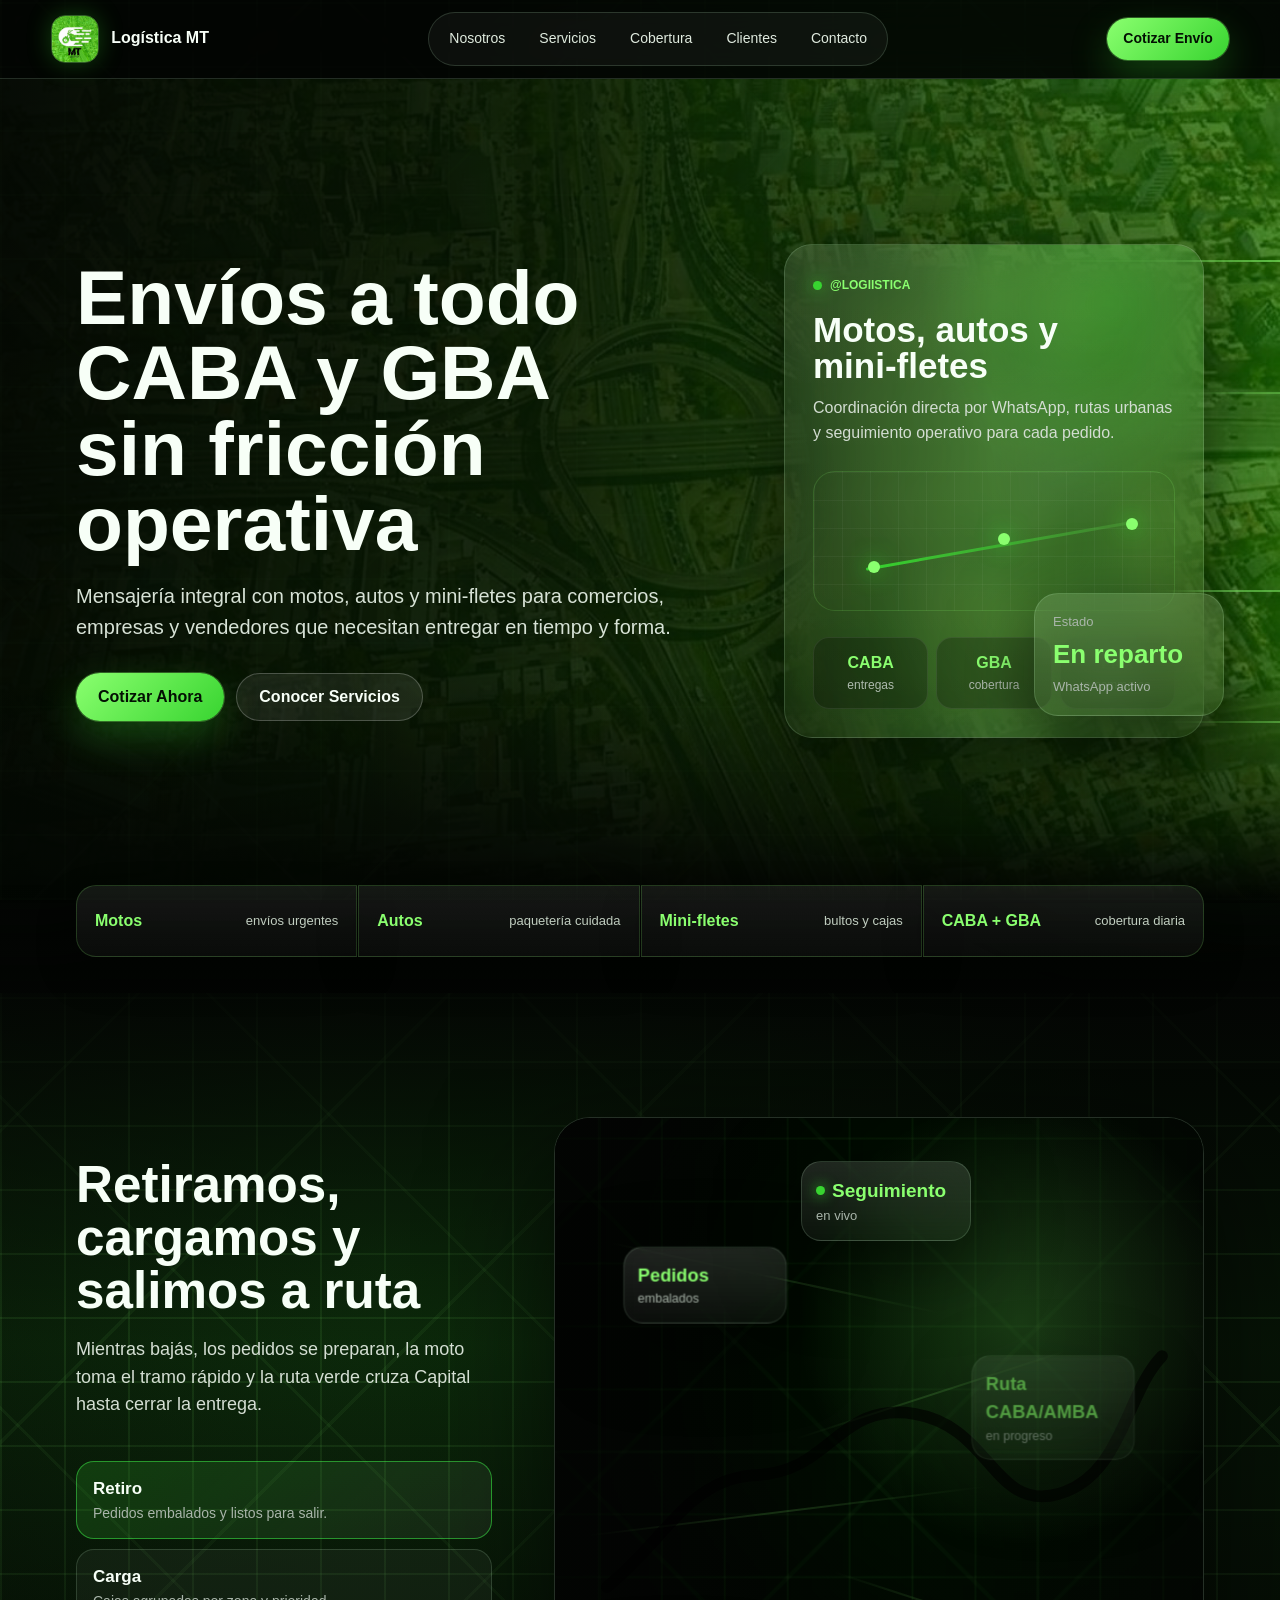
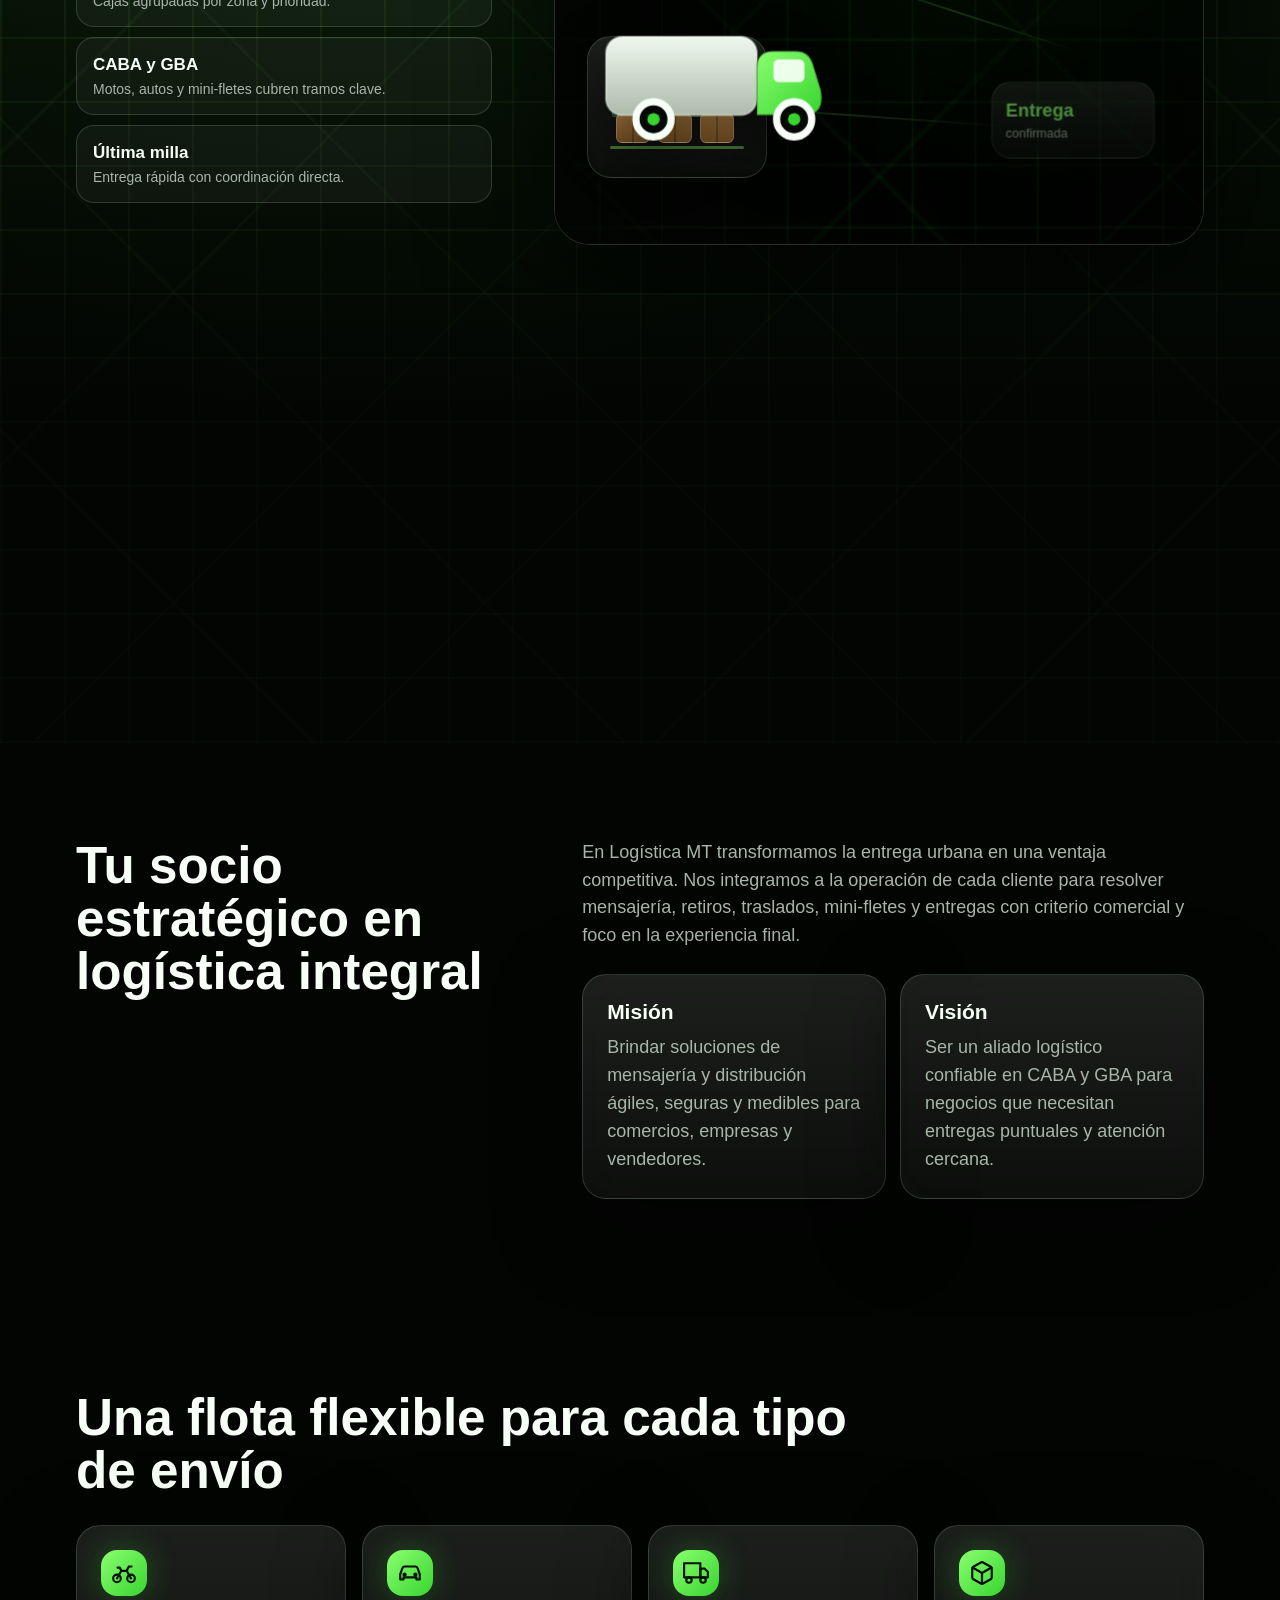
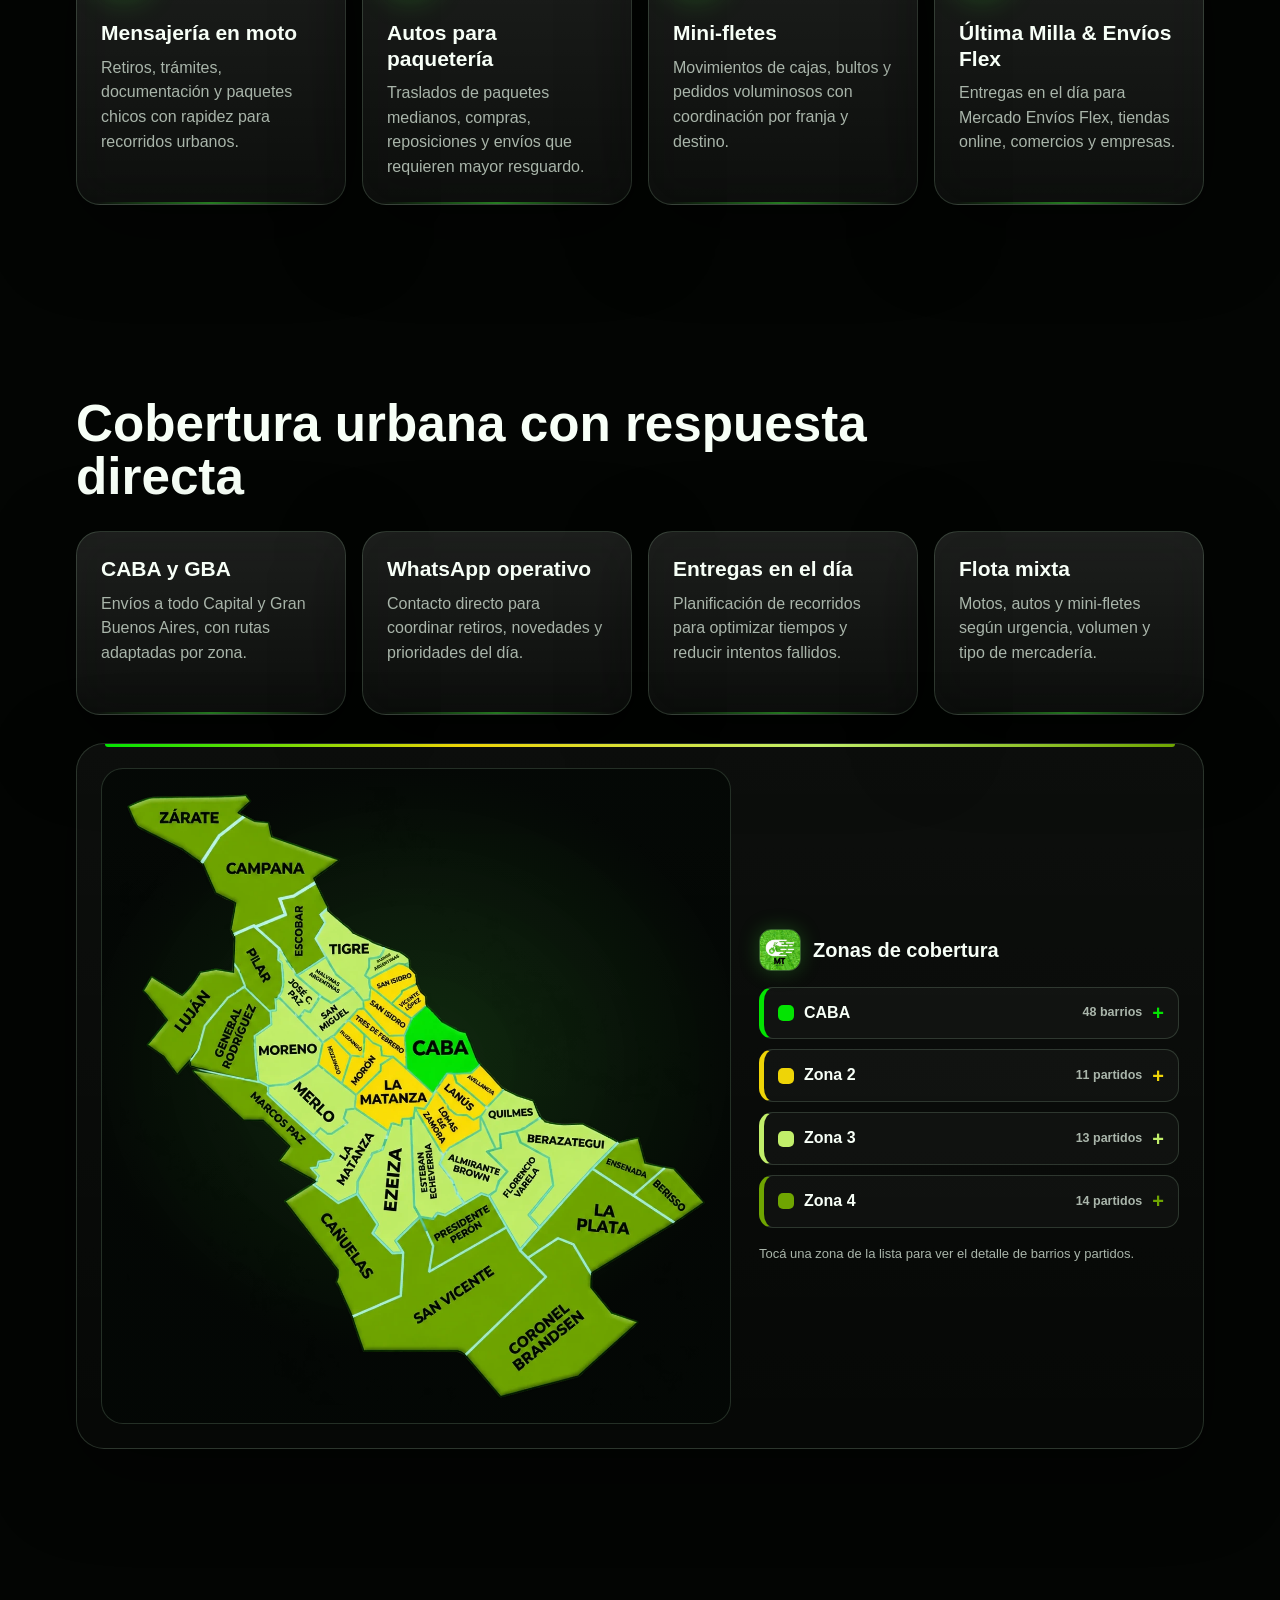
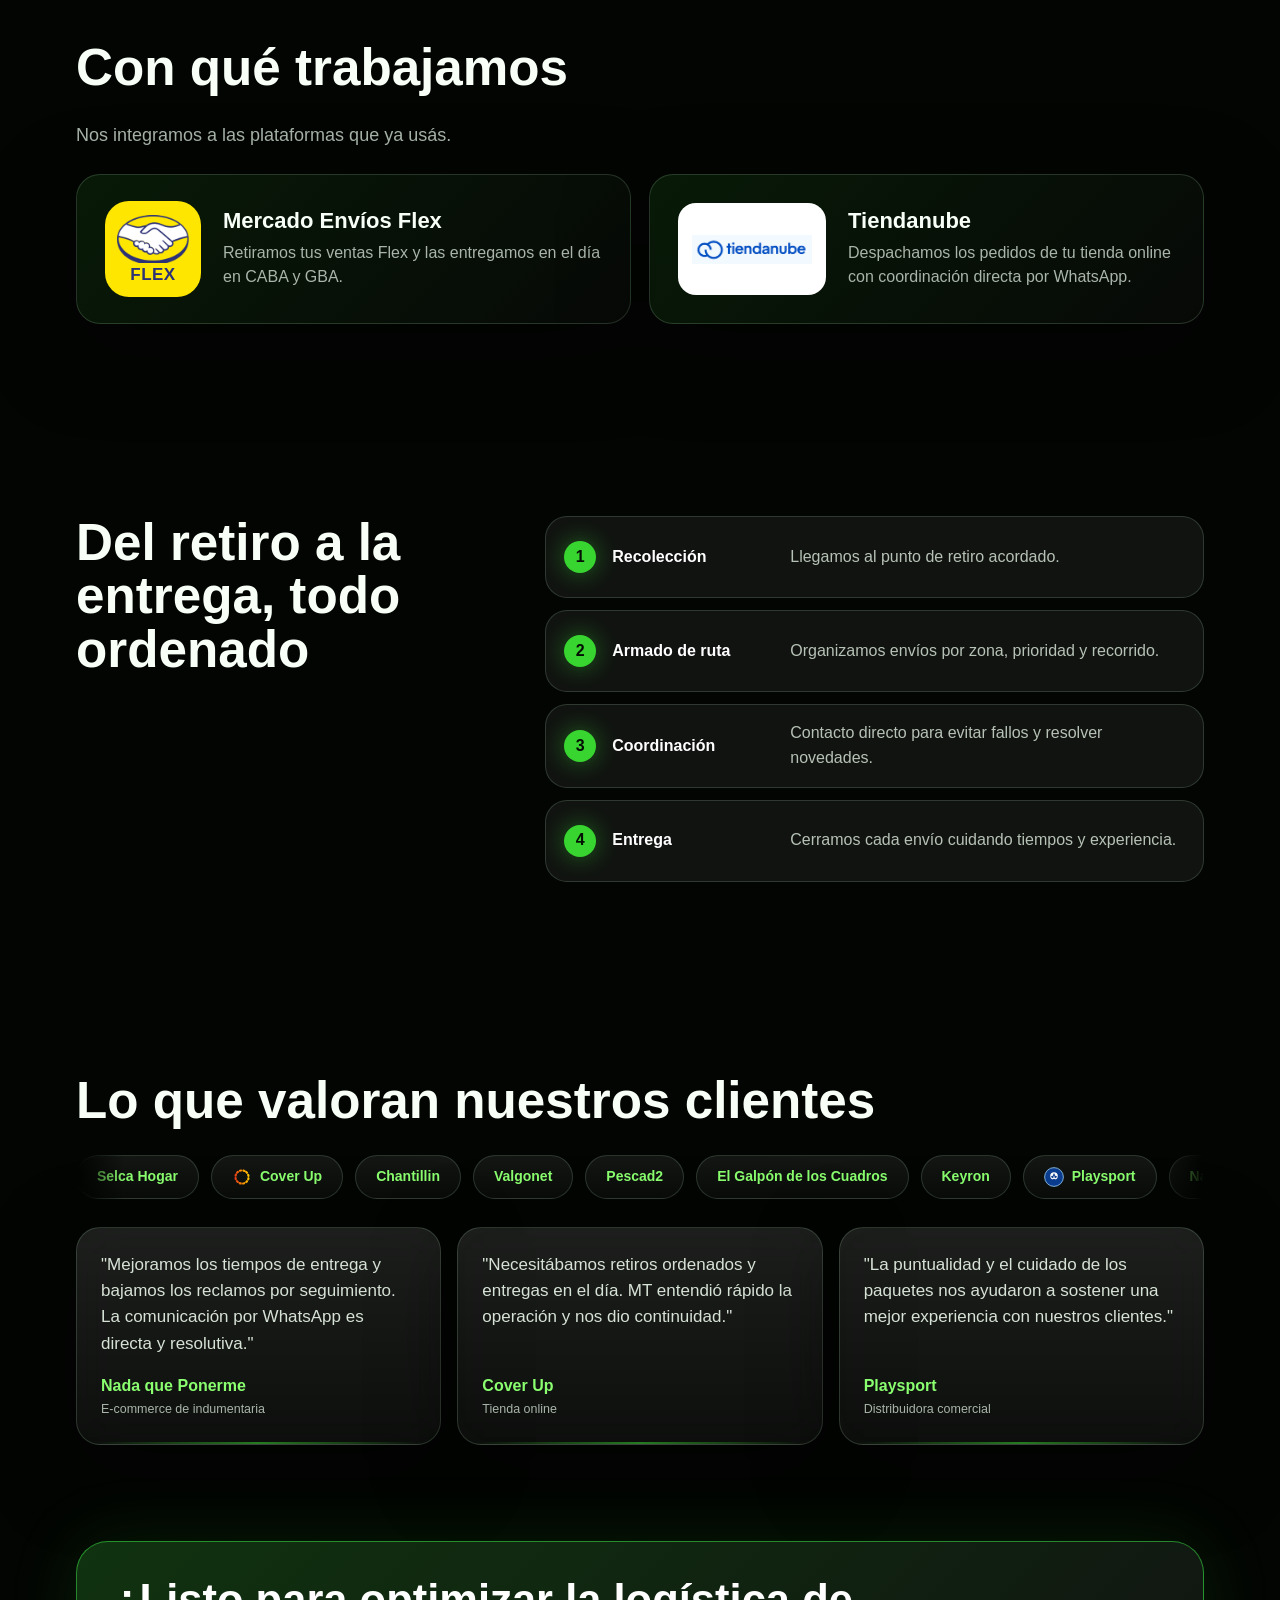
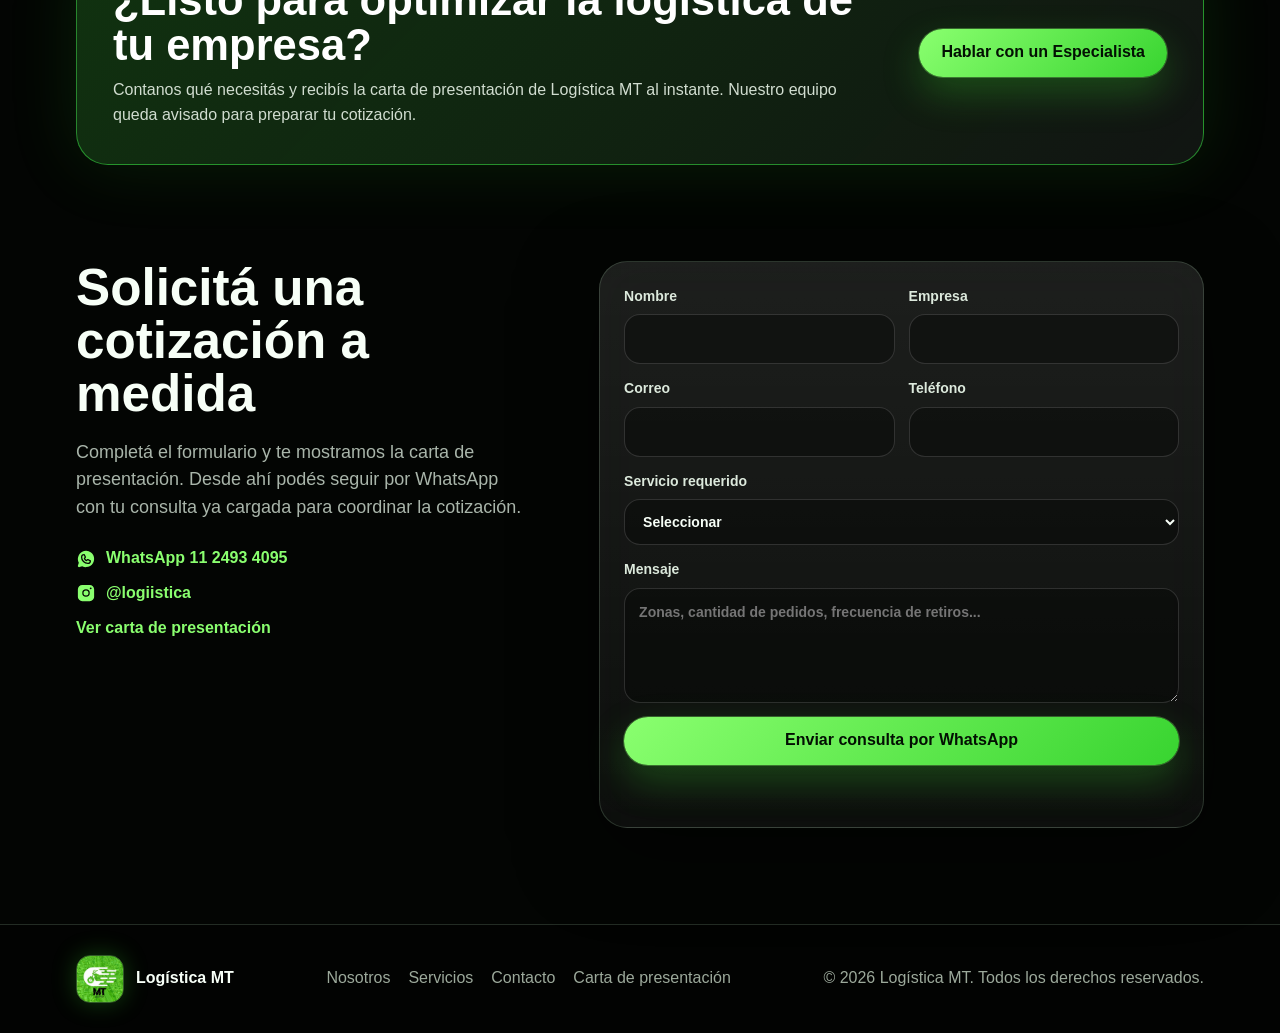
==== commit c673f778: "Alinear las listas de zonas con el mapa: Zona 2 con 11 partidos, Zona 3 con 13 y Zona 4 con 14 Co-Au" ====
--- a/site/index.html
+++ b/site/index.html
@@ -5,7 +5,7 @@
   <meta name="viewport" content="width=device-width, initial-scale=1">
   <title>Logística MT | Envíos en moto, autos y mini-fletes</title>
   <meta name="description" content="Mensajería integral en CABA y GBA. Envíos en moto, autos, mini-fletes y última milla para comercios y empresas.">
-  <link rel="stylesheet" href="styles.css?v=24">
+  <link rel="stylesheet" href="styles.css?v=25">
 </head>
 <body>
   <div class="site-glow" aria-hidden="true"></div>
@@ -237,16 +237,16 @@
               <p>Agronomía, Almagro, Balvanera, Barracas, Belgrano, Boedo, Caballito, Chacarita, Coghlan, Colegiales, Constitución, Flores, Floresta, La Boca, La Paternal, Liniers, Mataderos, Monte Castro, Montserrat, Nueva Pompeya, Núñez, Palermo, Parque Avellaneda, Parque Chacabuco, Parque Chas, Parque Patricios, Puerto Madero, Recoleta, Retiro, Saavedra, San Cristóbal, San Nicolás, San Telmo, Vélez Sarsfield, Versalles, Villa Crespo, Villa del Parque, Villa Devoto, Villa General Mitre, Villa Lugano, Villa Luro, Villa Ortúzar, Villa Pueyrredón, Villa Real, Villa Riachuelo, Villa Santa Rita, Villa Soldati, Villa Urquiza</p>
             </details>
             <details class="zone-item" data-zone-id="zone2">
-              <summary><span class="zone-swatch zone2"></span><span class="zone-name">Zona 2</span><span class="zone-count">8 partidos</span></summary>
-              <p>Vicente López, San Martín, Tres de Febrero, Morón, La Matanza, Lomas de Zamora, Lanús, Avellaneda</p>
+              <summary><span class="zone-swatch zone2"></span><span class="zone-name">Zona 2</span><span class="zone-count">11 partidos</span></summary>
+              <p>Vicente López, San Isidro, San Martín, Tres de Febrero, Hurlingham, Ituzaingó, Morón, La Matanza, Lomas de Zamora, Lanús, Avellaneda</p>
             </details>
             <details class="zone-item" data-zone-id="zone3">
-              <summary><span class="zone-swatch zone3"></span><span class="zone-name">Zona 3</span><span class="zone-count">15 partidos</span></summary>
-              <p>San Isidro, San Fernando, Tigre, San Miguel, José C. Paz, Malvinas Argentinas, Hurlingham, Ituzaingó, Merlo, Moreno, Ezeiza, Esteban Echeverría, Quilmes, Almirante Brown, Berazategui</p>
+              <summary><span class="zone-swatch zone3"></span><span class="zone-name">Zona 3</span><span class="zone-count">13 partidos</span></summary>
+              <p>San Fernando, Tigre, Malvinas Argentinas, José C. Paz, San Miguel, Moreno, Merlo, Ezeiza, Esteban Echeverría, Almirante Brown, Quilmes, Berazategui, Florencio Varela</p>
             </details>
             <details class="zone-item" data-zone-id="zone4">
-              <summary><span class="zone-swatch zone4"></span><span class="zone-name">Zona 4</span><span class="zone-count">15 partidos</span></summary>
-              <p>Zárate, Campana, Escobar, Pilar, Luján, Gral. Rodríguez, Marcos Paz, Cañuelas, San Vicente, Pte. Perón, Brandsen, La Plata, Ensenada, Berisso, Florencio Varela</p>
+              <summary><span class="zone-swatch zone4"></span><span class="zone-name">Zona 4</span><span class="zone-count">14 partidos</span></summary>
+              <p>Zárate, Campana, Escobar, Pilar, Luján, Gral. Rodríguez, Marcos Paz, Cañuelas, San Vicente, Pte. Perón, Brandsen, La Plata, Ensenada, Berisso</p>
             </details>
           </div>
           <p class="map-hint">Tocá una zona de la lista para ver el detalle de barrios y partidos.</p>
@@ -396,7 +396,7 @@
     </div>
   </div>
 
-  <script src="config.js?v=24"></script>
-  <script src="script.js?v=24"></script>
+  <script src="config.js?v=25"></script>
+  <script src="script.js?v=25"></script>
 </body>
 </html>
